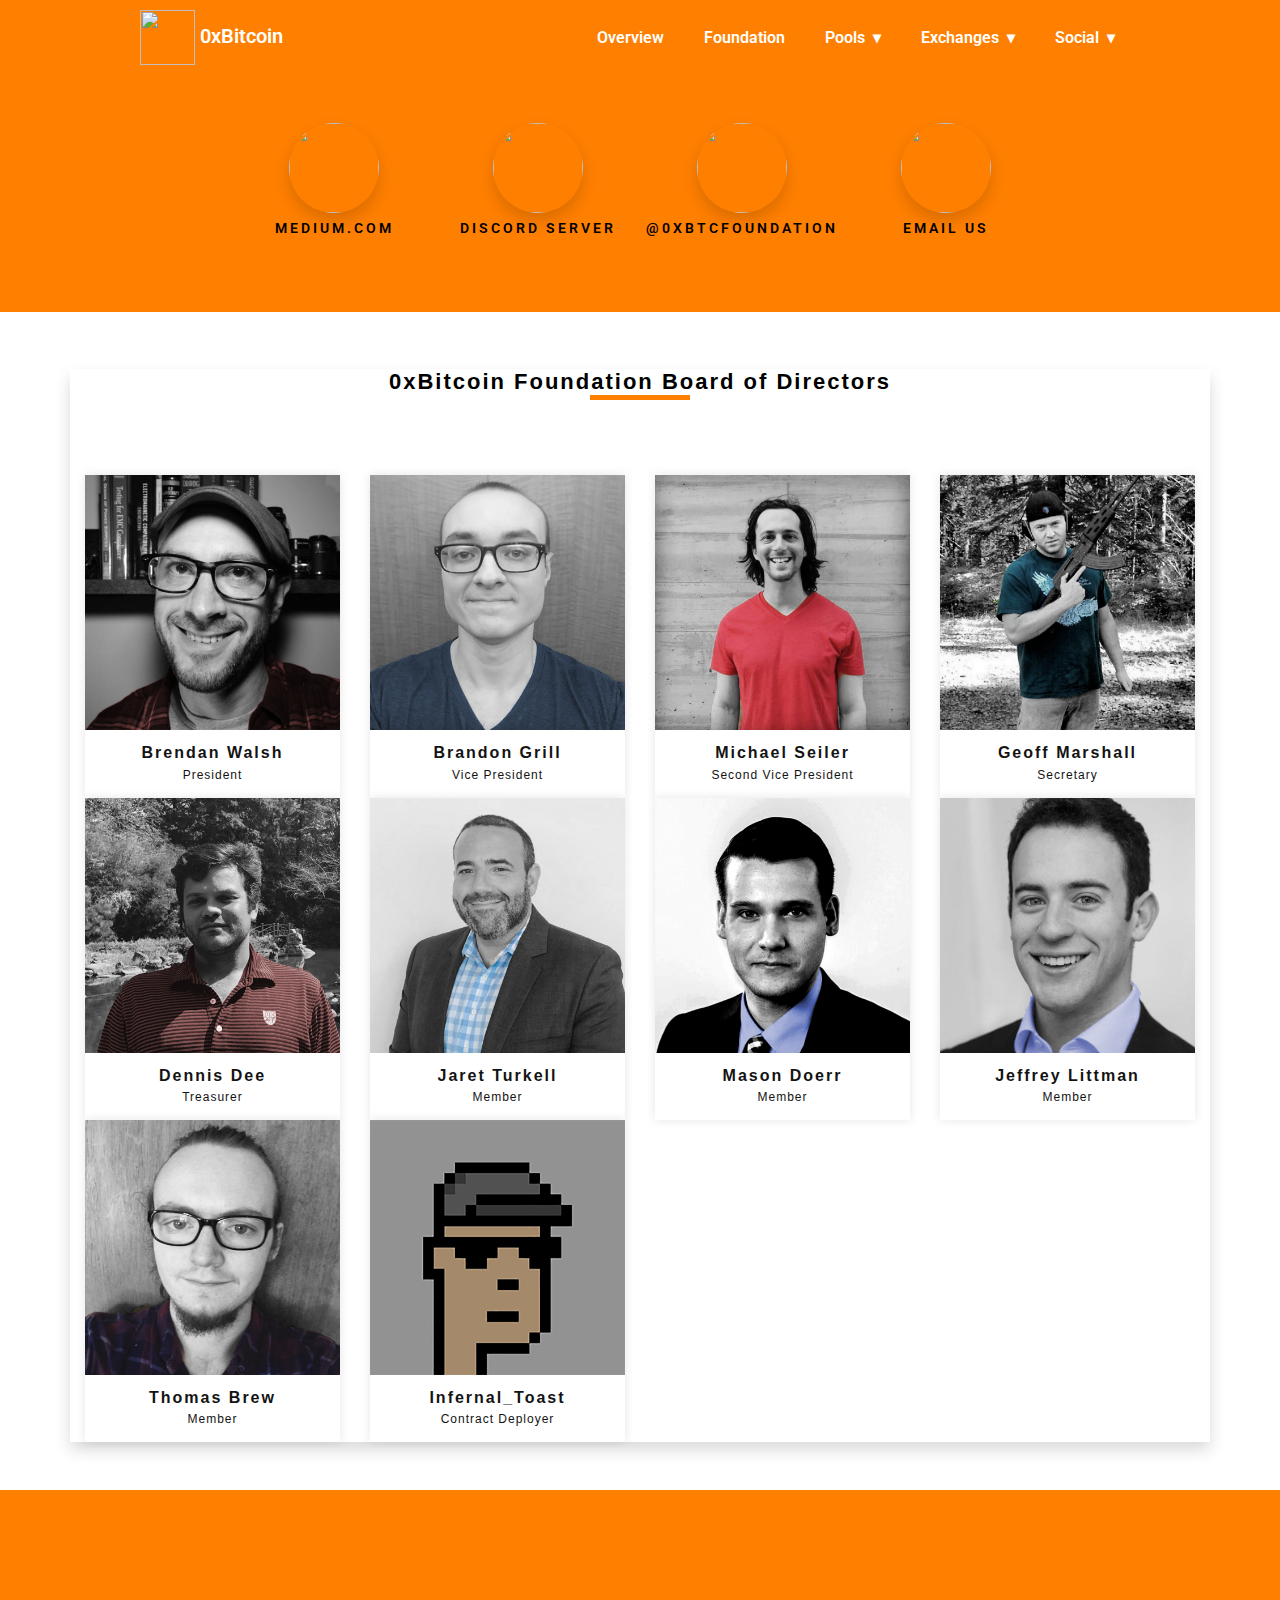
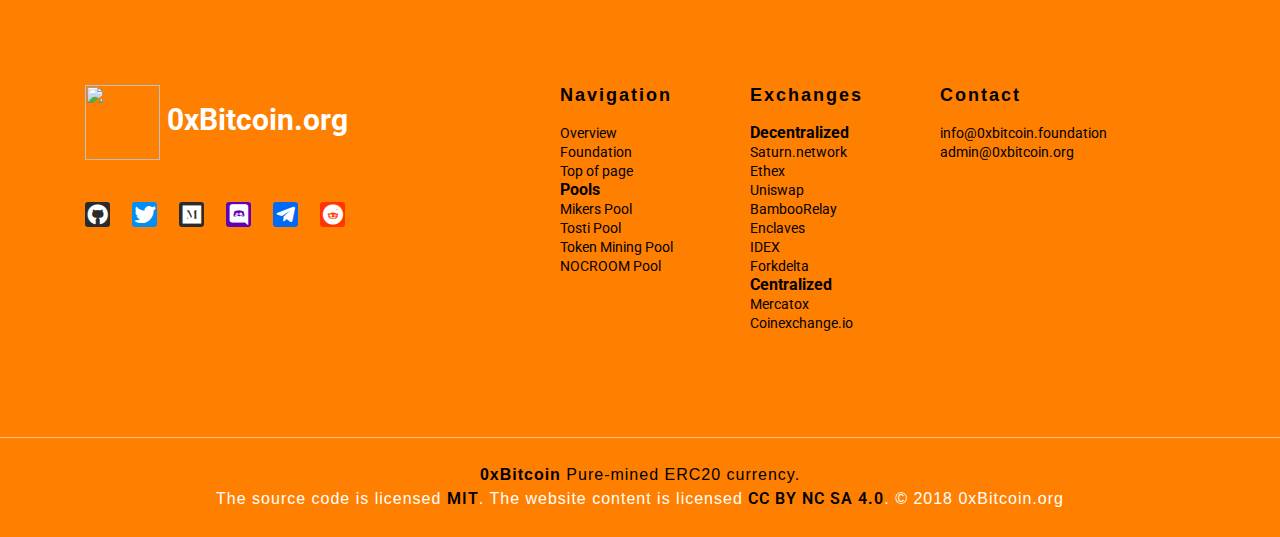
==== foundation/index.html @ f620dedc "#16 READY TO GO LIVE" ====
<!--[if lt IE 7 ]><html class="ie ie6" lang="en"> <![endif]-->
<!--[if IE 7 ]><html class="ie ie7" lang="en"> <![endif]-->
<!--[if IE 8 ]><html class="ie ie8" lang="en"> <![endif]-->
<!--[if (gte IE 9)|!(IE)]><!-->
<html lang="zxx">
<!--<![endif]-->

<head>
	<style>
		#fundraiser-progress-container {
			width: 400px;
			height: 45px;
			margin: -15px 0 0 -200px;
			position: absolute;
			top: 50%;
			left: 50%;
			color: #4a00ff;
			text-decoration-color: #00e010;
			background-color: #4a00ff;
	}
	#fundraiser-progress-bar {
			width: 0%;
			height: 45px;
			line-height: 45px; /* center text vertically; should match height */
			background-color: #00e010;
			color: #4a00ff;
	}
	</style>
	<meta charset="utf-8">
	<meta http-equiv="X-UA-Compatible" content="IE=edge">
	<meta name="viewport" content="width=device-width, maximum-scale=1, initial-scale=1, user-scalable=0">
	<meta name="keywords" content="">
	<meta name="description" content="">
	<title> 0xBitcoin </title>
	<!--Favicon-->
	<link rel="shortcut icon" type="image/png" href="app/assets/img/favicon.png" />
	<!--Bootstrap Stylesheet-->
	<link rel="stylesheet" href="https://stackpath.bootstrapcdn.com/bootstrap/4.2.1/css/bootstrap.min.css" integrity="sha384-GJzZqFGwb1QTTN6wy59ffF1BuGJpLSa9DkKMp0DgiMDm4iYMj70gZWKYbI706tWS" crossorigin="anonymous">
	<script src="https://stackpath.bootstrapcdn.com/bootstrap/4.2.1/js/bootstrap.min.js" integrity="sha384-B0UglyR+jN6CkvvICOB2joaf5I4l3gm9GU6Hc1og6Ls7i6U/mkkaduKaBhlAXv9k" crossorigin="anonymous"></script>
	<script src="https://code.jquery.com/jquery-3.3.1.slim.min.js" integrity="sha384-q8i/X+965DzO0rT7abK41JStQIAqVgRVzpbzo5smXKp4YfRvH+8abtTE1Pi6jizo" crossorigin="anonymous"></script>
<script src="https://cdnjs.cloudflare.com/ajax/libs/popper.js/1.14.6/umd/popper.min.js" integrity="sha384-wHAiFfRlMFy6i5SRaxvfOCifBUQy1xHdJ/yoi7FRNXMRBu5WHdZYu1hA6ZOblgut" crossorigin="anonymous"></script>

<link href="/app/assets/main.6d8fbda7a7ba2d8a1f8d.css" rel="stylesheet"></head>

<body class="body-class">
	<!--Start Preloader-->
	<div class="site-preloader">
		<div class="spinner">
			<div class="double-bounce1"></div>
			<div class="double-bounce2"></div>
		</div>
	</div>

	<!--End Preloader-->



	<!-- Main Menu header Area & navbar Start -->

	<header id="mainHeader" class="header">


		<section class="navigation">

			<div class="nav-container">
				<div class="navbar-brand">
					<a class="navbar-brand" href="../">
						<img width=55 height=55 src="app/assets/img/logo.svg">
						<font color="#ffffff">0xBitcoin</font>
					</a>
				</div>
				<nav>
					<div class="nav-mobile"><a id="nav-toggle" href="#!"><span></span></a></div>
					<ul class="nav-list">
						<li>
							<a href="../">Overview</a>
						</li>
						<li>
							<a href="../foundation">Foundation</a>
						</li>
						<li>
							<a href="#!">Pools</a>
							<ul class="nav-dropdown">
								<li>
									<a href="http://mike.rs/" target="_blank">Mikers Pool</a>
								</li>
								<li>
									<a href="http://0xbtc.tosti.ro" target="_blank">Tosti Pool</a>
								</li>
								<li>
									<a href="http://tokenminingpool.com/" target="_blank">Token Mining Pool</a>
								</li>
								<li>
									<a href="http://0xbtc.pool.nocroom.com/" target="_blank">NOCROOM Pool</a>
								</li>
							</ul>
						</li>
						<li>
							<a href="#!">Exchanges</a>
							<ul class="nav-dropdown">
								<li>
									<a href="https://www.saturn.network/exchange/ETH/token/0xb6ed7644c69416d67b522e20bc294a9a9b405b31" target="_blank">Saturn.network</a>
								</li>
								<li>
									<a href="https://ethex.market/#0xbtc" target="_blank">Ethex</a>
								</li>
								<li>
									<a href="https://0xbitcoin.trade/" target="_blank">Uniswap</a>
								</li>
								<li>
									<a href="https://bamboorelay.com/trade/0xBTC-WETH" target="_blank">BambooRelay</a>
								</li>
								<li>
									<a href="https://enclaves.io/trade/0xBTC" target="_blank">Enclaves</a>
								</li>
								<li>
									<a href="https://idex.market/eth/0xbtc" target="_blank">IDEX</a>
								</li>
								<li>
									<a href="https://forkdelta.github.io/#!/trade/0xBTC-ETH" target="_blank">Forkdelta</a>
								</li>
								<li>
									<a href="https://mercatox.com/exchange/0xBTC/ETH" target="_blank">Mercatox</a>
								</li>
								<li><a href="https://www.coinexchange.io/market/0xBTC/BTC?r=14503e19" target="_blank">Coinexchange.io</a>
								</li>
							</ul>
						</li>
						<li>
							<a href="#!">Social</a>
							<ul class="nav-dropdown">
								<li>
									<a href="https://github.com/0xbitcoin" target="_blank">
									<i class="fab fa-github" style="font-size:20px;color:#fff;"></i>&nbsp;&nbsp;Github
									</a>
								</li>
								<li>
									<a href="https://twitter.com/0xBTCFoundation" target="_blank">
										<i class="fab fa-twitter" style="font-size:20px;color:#fff;"></i>&nbsp;&nbsp;Twitter
									</a>
								</li>
								<li>
									<a href="https://medium.com/0xBitcoinFoundation" target="_blank">
											<i class="fab fa-medium" style="font-size:20px;color:#fff;">&nbsp;&nbsp;</i>Medium
									</a>
								</li>
								<li>
									<a href="https://discordapp.com/invite/xAPwaDC" target="_blank">
											<i class="fab fa-discord" style="font-size:20px;color:#fff;">&nbsp;&nbsp;</i>Discord
									</a>
								</li>
								<li>
									<a href="https://t.me/ZEROxBTC" target="_blank">
										<i class="fab fa-telegram-plane" style="font-size:20px;color:#fff;">&nbsp;&nbsp;</i>Telegram
									</a>
								</li>
								<li>
									<a href="https://www.reddit.com/r/0xbitcoin/" target="_blank">
											<i class="fab fa-reddit" style="font-size:20px;color:#fff;">&nbsp;&nbsp;</i>Reddit
									</a>
								</li>
							</ul>
						</li>
					</ul>
				</nav>
			</div>
		</section>
		<div class="clearfix"></div>
	</header>

	<!-- Main Menu header Area & navbar End -->



	<!-- Welcome Area links Start -->

	<section id="welcomeArea">
		<div class="container">
			<div class="row justify-content-center">
				<div class="col-lg-12 col-xs-12 col-md-10 text-center">
					<div class="topcontent">


						<h1></h1>
						<div class="col-xs-12 col-lg-12">
							<div align=center>
								<a class="nav-item" href="https://medium.com/0xbitcoinfoundation" target="_blank">
	              <img src="app/assets/img/medium2.png" class="shadow hover-effects" style="border-radius: 50% " height="90" width="90">
	              <br>Medium.com</a>

									<a class="nav-item" href="https://discord.gg/JGEqqmS" target="_blank">
		              <img src="app/assets/img/discord.png" class="shadow hover-effects" style="border-radius: 50% " height="90" width="90">
		              <br>Discord Server</a>

									<a class="nav-item" href="https://twitter.com/0xBTCfoundation" target="_blank">
		              <img src="app/assets/img/twitter.png" class="shadow hover-effects" style="border-radius: 50% " height="90" width="90">
								<br>@0xbtcfoundation</a>

									<a class="nav-item" href="mailto:info@0xbitcoin.foundation" target="_blank">
		                <img src="app/assets/img/email.png" class="shadow hover-effects" style="border-radius: 50% " height="90" width="90">
									  <br>Email us</a>
							</div>
						</div>
					</div>
				</div>
			</div>
		</div>
	</section>
	<br><br><br>
	<!-- Welcome Area links End -->

	<style>
	body {
	background-image: url("app/assets/img/bg.png");
	background-repeat: repeat;
	background-attachment: fixed;
	background-position: center;
	}
	</style>


	<!-- Foundation Board members Area Start -->
	<section class="col-lg-12" id="aboutUs" class="aboutUs">

<div class="container">
<div class="row justify-content-center">


		<div class="shadow p3 mb-5 rounded">
			<div class="tab-content">
				<div class="row">
				  <div class="col-12">



						<section id="investors">
							<div class="container">
								<div class="row justify-content-center">
									<div class="col-md-8 col-lg-12 col-sm-6 col-xs-3 text-center">
										<div class="heading-title">
											<h3>
												<strong>0xBitcoin Foundation Board of Directors</strong>
											</h3>
											<div class="sectionSeparator"></div>
											<p>

											</p>
										</div>
									</div>
								</div>
								<div class="row">
									<div class="col-xs-12 col-sm-6 col-lg-3">
										<div class="box">
											<div class="image">
												<img class="img-fluid" src="../app/assets/img/team/f1.png" alt="">
												<div class="social_icon">
													<ul>
														<li>
															<a href="https://www.reddit.com/user/beeherder">
																<i class="fab fa-reddit"></i>
															</a>
														</li>
														<li>
															<a href="mailto:bee@0xbitcoin.foundation">
																<i class="fas fa-envelope"></i>
															</a>
														</li>
													</ul>
												</div>
											</div>
											<div class="info">
												<h5>Brendan Walsh</h5>
												<p>President</p>
											</div>
										</div>
									</div>
									<div class="col-xs-12 col-sm-6 col-lg-3">
										<div class="box">
											<div class="image">
												<img class="img-fluid" src="../app/assets/img/team/f2.png" alt="">
												<div class="social_icon">
													<ul>
														<li>
															<a href="https://twitter.com/brandon_g">
																<i class="fab fa-twitter"></i>
															</a>
														</li>
														<li>
															<a href="https://www.reddit.com/user/userbrn1">
																<i class="fab fa-reddit"></i>
															</a>
														</li>
														<li>
															<a href="mailto:brandon@0xbitcoin.foundation">
																<i class="fas fa-envelope"></i>
															</a>
														</li>
													</ul>
												</div>
											</div>
											<div class="info">
												<h5>Brandon Grill</h5>
												<p>Vice President</p>
											</div>
										</div>
									</div>
									<div class="col-xs-12 col-sm-6 col-lg-3">
										<div class="box">
											<div class="image">
												<img class="img-fluid" src="../app/assets/img/team/f3.png" alt="">
												<div class="social_icon">
													<ul>
														<li>
															<a href="https://twitter.com/mseiler1">
																<i class="fab fa-twitter"></i>
															</a>
														</li>
														<li>
															<a href="https://www.reddit.com/user/snissn">
																<i class="fab fa-reddit"></i>
															</a>
														</li>
														<li>
															<a href="mailto:mike@0xbitcoin.foundation">
																<i class="fas fa-envelope"></i>
															</a>
														</li>
													</ul>
												</div>
											</div>
											<div class="info">
												<h5>Michael Seiler</h5>
												<p>Second Vice President</p>
											</div>
										</div>
									</div>
									<div class="col-xs-12 col-sm-6 col-lg-3">
										<div class="box">
											<div class="image">
												<img class="img-fluid" src="../app/assets/img/team/f4.png" alt="">
												<div class="social_icon">
													<ul>
														<li>
															<a href="https://twitter.com/ge0ffedup">
																<i class="fab fa-twitter"></i>
															</a>
														</li>
														<li>
															<a href="https://medium.com/@geoffedup">
																<i class="fab fa-medium"></i>
															</a>
														</li>
														<li>
															<a href="https://github.com/geoffedup">
																<i class="fab fa-github"></i>
															</a>
														</li>
														<li>
															<a href="https://www.reddit.com/user/geoffedup">
																<i class="fab fa-reddit"></i>
															</a>
														</li>
														<li>
															<a href="mailto:geoff@0xbitcoin.foundation">
																<i class="fas fa-envelope"></i>
															</a>
														</li>
													</ul>
												</div>
											</div>
											<div class="info">
												<h5>Geoff Marshall</h5>
												<p>Secretary</p>
											</div>
										</div>
									</div>
									<div class="col-xs-12 col-sm-6 col-lg-3">
										<div class="box">
											<div class="image">
												<img class="img-fluid" src="../app/assets/img/team/f5.png" alt="">
												<div class="social_icon">
													<ul>
														<li>
															<a href="dennis@0xbitcoin.foundation">
																<i class="fas fa-envelope"></i>
															</a>
														</li>
													</ul>
												</div>
											</div>
											<div class="info">
												<h5>Dennis Dee</h5>
												<p>Treasurer</p>
											</div>
										</div>
									</div>
									<div class="col-xs-12 col-sm-6 col-lg-3">
										<div class="box">
											<div class="image">
												<img class="img-fluid" src="../app/assets/img/team/f6.png" alt="">
												<div class="social_icon">
													<ul>
														<li>
															<a href="info@0xbitcoin.foundation">
																<i class="fas fa-envelope"></i>
															</a>
														</li>
													</ul>
												</div>
											</div>
											<div class="info">
												<h5>Jaret Turkell</h5>
												<p>Member</p>
											</div>
										</div>
									</div>
									<div class="col-xs-12 col-sm-6 col-lg-3">
										<div class="box">
											<div class="image">
												<img class="img-fluid" src="../app/assets/img/team/f7.png" alt="">
												<div class="social_icon">
													<ul>
														<li>
															<a href="https://twitter.com/blazehuntley">
																<i class="fab fa-twitter"></i>
															</a>
														</li>
														<li>
															<a href="https://www.reddit.com/user/blazehuntley">
																<i class="fab fa-reddit"></i>
															</a>
														</li>
														<li>
															<a href="https://www.linkedin.com/in/mason-doerr2725/">
																<i class="fab fa-linkedin-in"></i>
															</a>
														</li>
														<li>
															<a href="mailto:info@0xbitcoin.foundation">
																<i class="fas fa-envelope"></i>
															</a>
														</li>
													</ul>
												</div>
											</div>
											<div class="info">
												<h5>Mason Doerr</h5>
												<p>Member</p>
											</div>
										</div>
									</div>
									<div class="col-xs-12 col-sm-6 col-lg-3">
										<div class="box">
											<div class="image">
												<img class="img-fluid" src="../app/assets/img/team/f8.png" alt="">
												<div class="social_icon">
													<ul>
														<li>
															<a href="https://twitter.com/BlockWolfCrypto">
																<i class="fab fa-twitter"></i>
															</a>
														</li>
														<li>
															<a href="https://www.youtube.com/channel/UCTwVxyk_CYT1frxduyQy_iw">
																<i class="fab fa-youtube"></i>
															</a>
														</li>
														<li>
															<a href="mailto:info@0xbitcoin.foundation">
																<i class="fas fa-envelope"></i>
															</a>
														</li>
													</ul>
												</div>
											</div>
											<div class="info">
												<h5>Jeffrey Littman</h5>
												<p>Member</p>
											</div>
										</div>
									</div>
									<div class="col-xs-12 col-sm-6 col-lg-3">
										<div class="box">
											<div class="image">
												<img class="img-fluid" src="../app/assets/img/team/f9.png" alt="">
												<div class="social_icon">
													<ul>
														<li>
															<a href="#">
																<i class="fab fa-twitter"></i>
															</a>
														</li>
														<li>
															<a href="https://www.linkedin.com/in/thomas-mb/">
																<i class="fab fa-linkedin-in"></i>
															</a>
														</li>
														<li>
															<a href="mailto:tom@0xbitcoin.foundation">
																<i class="fas fa-envelope"></i>
															</a>
														</li>
													</ul>
												</div>
											</div>
											<div class="info">
												<h5>Thomas Brew</h5>
												<p>Member</p>
											</div>
										</div>
									</div>
									<div class="col-xs-12 col-sm-6 col-lg-3">
										<div class="box">
											<div class="image">
												<img class="img-fluid" src="../app/assets/img/team/toast.png" alt="">
												<div class="social_icon">
													<ul>
														<li>
															<a href="https://twitter.com/Admazzola">
																<i class="fab fa-twitter"></i>
															</a>
														</li>
														<li>
															<a href="https://medium.com/@admazzola">
																<i class="fab fa-medium"></i>
															</a>
														</li>
														<li>
															<a href="https://github.com/admazzola">
																<i class="fab fa-github"></i>
															</a>
														</li>
														<li>
															<a href="https://www.reddit.com/user/infernal_toast">
																<i class="fab fa-reddit"></i>
															</a>
														</li>
														<li>
															<a href="mailto:admin@0xbitcoin.org">
																<i class="fas fa-envelope"></i>
															</a>
														</li>
													</ul>
												</div>
											</div>
											<div class="info">
												<h5>Infernal_Toast</h5>
												<p>Contract Deployer</p>
											</div>
										</div>
									</div>

					</div>
				</div>
			</div>
								</div>


						<!-- Foundation Board members Area End -->

									</div>

</div>
</div>
</div>
</section>

<!-- Foundation Board members Area End -->






	<!-- Foundation Board members Area Start->

	<section id="investors">
		<div class="container">
			<div class="row justify-content-center">
				<div class="col-md-10 col-lg-8 text-center">
					<div class="heading-title">
						<h2>
							0xBitcoin Foundation Board
						</h2>
						<div class="sectionSeparator"></div>
						<p>
							listed below are 0xBTC Foundation Board Members who hold a titled position
						</p>
					</div>
				</div>
			</div>
			<div class="row">
				<div class="col-sm-6 col-md-4 col-lg-3">
					<div class="box">
						<div class="image">
							<img class="img-fluid" src="app/assets/img/team/1.png" alt="">
							<div class="social_icon">
								<ul>
									<li>
										<a href="#">
											<i class="fab fa-twitter"></i>
										</a>
									</li>
									<li>
										<a href="#">
											<i class="fab fa-google-plus-g"></i>
										</a>
									</li>
									<li>
										<a href="#">
											<i class="fab fa-facebook-f"></i>
										</a>
									</li>
									<li>
										<a href="#">
											<i class="fab fa-linkedin-in"></i>
										</a>
									</li>
									<li>
										<a href="#">
											<i class="fas fa-envelope"></i>
										</a>
									</li>
								</ul>
							</div>
						</div>
						<div class="info">
							<h5>Brandon Grill
							</h5>
							<p>First Vice President</p>
						</div>
					</div>
				</div>
				<div class="col-sm-6 col-md-4 col-lg-3">
					<div class="box">
						<div class="image">
							<img class="img-fluid" src="app/assets/img/team/2.png" alt="">
							<div class="social_icon">
								<ul>
									<li>
										<a href="#">
											<i class="fab fa-twitter"></i>
										</a>
									</li>
									<li>
										<a href="#">
											<i class="fab fa-google-plus-g"></i>
										</a>
									</li>
									<li>
										<a href="#">
											<i class="fab fa-facebook-f"></i>
										</a>
									</li>
									<li>
										<a href="#">
											<i class="fab fa-linkedin-in"></i>
										</a>
									</li>
									<li>
										<a href="#">
											<i class="fas fa-envelope"></i>
										</a>
									</li>
								</ul>
							</div>
						</div>
						<div class="info">
							<h5>Michael Seiler</h5>
							<p>Second Vice President</p>
						</div>
					</div>
				</div>
				<div class="col-sm-6 col-md-4 col-lg-3">
					<div class="box">
						<div class="image">
							<img class="img-fluid" src="app/assets/img/team/3.png" alt="">
							<div class="social_icon">
								<ul>
									<li>
										<a href="#">
											<i class="fab fa-twitter"></i>
										</a>
									</li>
									<li>
										<a href="#">
											<i class="fab fa-google-plus-g"></i>
										</a>
									</li>
									<li>
										<a href="#">
											<i class="fab fa-facebook-f"></i>
										</a>
									</li>
									<li>
										<a href="#">
											<i class="fab fa-linkedin-in"></i>
										</a>
									</li>
									<li>
										<a href="#">
											<i class="fas fa-envelope"></i>
										</a>
									</li>
								</ul>
							</div>
						</div>
						<div class="info">
							<h5>Dennis Dee</h5>
							<p></p>
						</div>
					</div>
				</div>
				<div class="col-sm-6 col-md-4 col-lg-3">
					<div class="box">
						<div class="image">
							<img class="img-fluid" src="app/assets/img/team/4.png" alt="">
							<div class="social_icon">
								<ul>
									<li>
										<a href="#">
											<i class="fab fa-twitter"></i>
										</a>
									</li>
									<li>
										<a href="#">
											<i class="fab fa-google-plus-g"></i>
										</a>
									</li>
									<li>
										<a href="#">
											<i class="fab fa-facebook-f"></i>
										</a>
									</li>
									<li>
										<a href="#">
											<i class="fab fa-linkedin-in"></i>
										</a>
									</li>
									<li>
										<a href="#">
											<i class="fas fa-envelope"></i>
										</a>
									</li>
								</ul>
							</div>
						</div>
						<div class="info">
							<h5>Geoff Marshall</h5>
							<p>Secretary</p>
						</div>
					</div>
				</div>
				<div class="col-sm-6 col-md-4 col-lg-3">
					<div class="box">
						<div class="image">
							<img class="img-fluid" src="app/assets/img/team/5.png" alt="">
							<div class="social_icon">
								<ul>
									<li>
										<a href="#">
											<i class="fab fa-twitter"></i>
										</a>
									</li>
									<li>
										<a href="#">
											<i class="fab fa-google-plus-g"></i>
										</a>
									</li>
									<li>
										<a href="#">
											<i class="fab fa-facebook-f"></i>
										</a>
									</li>
									<li>
										<a href="#">
											<i class="fab fa-linkedin-in"></i>
										</a>
									</li>
									<li>
										<a href="#">
											<i class="fas fa-envelope"></i>
										</a>
									</li>
								</ul>
							</div>
						</div>
						<div class="info">
							<h5>Jeffrey Littman</h5>
							<p></p>
						</div>
					</div>
				</div>
				<div class="col-sm-6 col-md-4 col-lg-3">
					<div class="box">
						<div class="image">
							<img class="img-fluid" src="app/assets/img/team/6.png" alt="">
							<div class="social_icon">
								<ul>
									<li>
										<a href="#">
											<i class="fab fa-twitter"></i>
										</a>
									</li>
									<li>
										<a href="#">
											<i class="fab fa-google-plus-g"></i>
										</a>
									</li>
									<li>
										<a href="#">
											<i class="fab fa-facebook-f"></i>
										</a>
									</li>
									<li>
										<a href="#">
											<i class="fab fa-linkedin-in"></i>
										</a>
									</li>
									<li>
										<a href="#">
											<i class="fas fa-envelope"></i>
										</a>
									</li>
								</ul>
							</div>
						</div>
						<div class="info">
							<h5>Jaret Turkell</h5>
							<p></p>
						</div>
					</div>
				</div>
				<div class="col-sm-6 col-md-4 col-lg-3">
					<div class="box">
						<div class="image">
							<img class="img-fluid" src="app/assets/img/team/7.png" alt="">
							<div class="social_icon">
								<ul>
									<li>
										<a href="#">
											<i class="fab fa-twitter"></i>
										</a>
									</li>
									<li>
										<a href="#">
											<i class="fab fa-google-plus-g"></i>
										</a>
									</li>
									<li>
										<a href="#">
											<i class="fab fa-facebook-f"></i>
										</a>
									</li>
									<li>
										<a href="#">
											<i class="fab fa-linkedin-in"></i>
										</a>
									</li>
									<li>
										<a href="#">
											<i class="fas fa-envelope"></i>
										</a>
									</li>
								</ul>
							</div>
						</div>
						<div class="info">
							<h5>Infernal_Toast</h5>
							<p>Humble Developer</p>
						</div>
					</div>
				</div>
				<div class="col-sm-6 col-md-4 col-lg-3">
					<div class="box">
						<div class="image">
							<img class="img-fluid" src="app/assets/img/team/8.png" alt="">
							<div class="social_icon">
								<ul>
									<li>
										<a href="#">
											<i class="fab fa-twitter"></i>
										</a>
									</li>
									<li>
										<a href="#">
											<i class="fab fa-google-plus-g"></i>
										</a>
									</li>
									<li>
										<a href="#">
											<i class="fab fa-facebook-f"></i>
										</a>
									</li>
									<li>
										<a href="#">
											<i class="fab fa-linkedin-in"></i>
										</a>
									</li>
									<li>
										<a href="#">
											<i class="fas fa-envelope"></i>
										</a>
									</li>
								</ul>
							</div>
						</div>
						<div class="info">
							<h5></h5>
							<p></p>
						</div>
					</div>
				</div>
			</div>
		</div>
	</section>

	<!-Foundation Board members Area End -->




	<!--Invest Area Start->

	<section id="invest">
		<div class="container">
			<div class="row justify-content-center text-center">
				<div class="col-md-10 col-lg-8">
					<div class="heading-title">
						<h2>
						 Hey hey hey! More jibberish
						</h2>
						<div class="sectionSeparator"></div>
						<p>
							ya don't read this, you are seriously wasting your time.
						</p>
					</div>

				</div>
			</div>
			<div class="row">
				<div class="col-md-6 d-flex align-self-center">
					<div class="left">
						<div class="box">
							<h3>
								Another box for something else
							</h3>
							<p>
								Quis nostrud exercitation ullamco laboris nisi utaliquip
								commodo consequat. Duis aute feeirure dolor voluptate
								velit esse cillum dolore eu fugiat nulla pariatur.
							</p>
							<a class="investb" href="#">
								!!Link!!
							</a>
						</div>
					</div>
				</div>
				<div class="col-md-6">
					<div class="right">
						<img class="img-fluid" src="app/assets/img/invest.png" alt="">
					</div>
				</div>
			</div>
		</div>
	</section>

	<!-Invest Area End-->



	<!--Feature Area Start->

	<section id="feature">
		<div class="container">
			<div class="row">
				<div class="col-md-6">
					<div class="box">
						<div class="topHeader d-flex">
							<i class="far fa-lightbulb"></i>
							<div class="title d-flex align-self-center">
								<div class="title d-flex align-self-center">
									<h3>
										We Innovate
									</h3>
								</div>
							</div>
						</div>
						<div class="body">
							<div class="content">
								<p>
									We innovate systematically, continuously and successfully
									innovate systematically, continuously
								</p>
								<a href="#">
									Read More
								</a>
							</div>
						</div>
					</div>
				</div>
				<div class="col-md-6">
					<div class="box">
						<div class="topHeader d-flex">
							<i class="far fa-file-alt"></i>
							<div class="title d-flex align-self-center">
								<h3>
										Licensed & Certified
								</h3>
							</div>
						</div>
						<div class="body">
							<div class="content">
								<p>
									We innovate systematically, continuously and successfully
									innovate systematically, continuously
								</p>
								<a href="#">
									Read More
								</a>
							</div>
						</div>
					</div>
				</div>
				<div class="col-md-6">
					<div class="box">
						<div class="topHeader d-flex">
							<i class="fas fa-chalkboard-teacher"></i>
							<div class="title d-flex align-self-center">
								<h3>
										We are Professional
								</h3>
							</div>
						</div>
						<div class="body">
							<div class="content">
								<p>
									We innovate systematically, continuously and successfully
									innovate systematically, continuously
								</p>
								<a href="#">
									Read More
								</a>
							</div>
						</div>
					</div>
				</div>
				<div class="col-md-6">
					<div class="box">
						<div class="topHeader d-flex">
							<i class="fas fa-piggy-bank"></i>
							<div class="title d-flex align-self-center">
								<h3>
										Saving & Investments
								</h3>
							</div>
						</div>
						<div class="body">
							<div class="content">
								<p>
									We innovate systematically, continuously and successfully
									innovate systematically, continuously
								</p>
								<a href="#">
									Read More
								</a>
							</div>
						</div>
					</div>
				</div>
			</div>
		</div>
	</section>

	<!-Feature Area End-->







	<!--Why Should Choose Us Area Start->
	<section id="wcu">
		<div class="container">
			<div class="row justify-content-center">
				<div class="col-md-10 col-lg-8 text-center">
					<div class="heading-title">
						<h2>
							Why Should Choose Us
						</h2>
						<div class="sectionSeparator"></div>
						<p>
							We bring the right people together to challenge established thinking and drive transformation.
							We will show the way to successive.
						</p>
					</div>
				</div>
			</div>
			<div class="row">
				<div class="col-md-6">
					<div class="box">
						<div class="img">

						</div>
						<div class="content">
							<h3>
								Stable & Profitable
							</h3>
							<p>
								Effective business support planning becomes one of the
								most critical activities within successful small business
								maintenance and development.Accure provides best
								affordable plan to earn money.
							</p>
							<a class="viweBtn" href="#">
								View Plan
							</a>
						</div>
					</div>
				</div>
				<div class="col-md-6">
					<div class="box">
						<div class="img">

						</div>
						<div class="content">
							<h3>
								Stable & Profitable
							</h3>
							<p>
								Effective business support planning becomes one of the
								most critical activities within successful small business
								maintenance and development.Accure provides best
								affordable plan to earn money.
							</p>
							<a class="viweBtn" href="#">
								View Plan
							</a>
						</div>
					</div>
				</div>
				<div class="col-md-6">
					<div class="box">
						<div class="img">

						</div>
						<div class="content">
							<h3>
								Stable & Profitable
							</h3>
							<p>
								Effective business support planning becomes one of the
								most critical activities within successful small business
								maintenance and development.Accure provides best
								affordable plan to earn money.
							</p>
							<a class="viweBtn" href="#">
								View Plan
							</a>
						</div>
					</div>
				</div>
				<div class="col-md-6">
					<div class="box">
						<div class="img">

						</div>
						<div class="content">
							<h3>
								Stable & Profitable
							</h3>
							<p>
								Effective business support planning becomes one of the
								most critical activities within successful small business
								maintenance and development.Accure provides best
								affordable plan to earn money.
							</p>
							<a class="viweBtn" href="#">
								View Plan
							</a>
						</div>
					</div>
				</div>
			</div>
		</div>
	</section>

	<!-Why Should Choose Us Area End-->




	<!--Payment Method Area Start->


	<section id="paymentMethod">
		<div class="container">
			<div class="row justify-content-center">
				<div class="col-md-10 col-lg-8 text-center">
					<div class="heading-title">
						<h2>
							We Accepted Payment Method
						</h2>
						<div class="sectionSeparator"></div>
						<p>
							We bring the right people together to challenge established thinking and drive transformation.
							We will show the way to successive.
						</p>
					</div>
				</div>
			</div>
			<div class="row paypatner">
				<div class="col-12 text-center">


				</div>
			</div>
			<div class="row calculate justify-content-center">
				<div class="col-md-10 col-lg-8">
					<div class="box">
						<h3>
							Calculate Your Profit
						</h3>
						<form action="#">
							<div class="row">
								<div class="col-md-6">
									<div class="form-row">
										<div class="form-group col-md-12">
											<label>Enter Ammount :</label>
											<input type="text" class="myForn" placeholder="10">
										</div>
										<div class="form-group col-md-12">
											<label>Net Profit :</label>
											<input type="text" class="myForn" placeholder="$5">
										</div>
									</div>
								</div>
								<div class="col-md-6">
									<div class="form-row">
										<div class="form-group col-md-12">
											<label>Total Profit :</label>
											<input type="text" class="myForn" placeholder="$15">
										</div>
										<div class="form-group col-md-12">
											<button type="submit">Continue</button>
										</div>
									</div>
								</div>
							</div>
						</form>
					</div>
				</div>
			</div>
		</div>
	</section>

	<!-Payment Method Area End-->





	<!--Our Package Area Start->

	<section id="package">
		<div class="container">
			<div class="row justify-content-center">
				<div class="col-md-10 col-lg-8 text-center">
					<div class="heading-title">
						<h2>
							Grab Our Mega Package
						</h2>
						<div class="sectionSeparator"></div>
						<p>
							We bring the right people together to challenge established thinking and drive transformation.
							We will show the way to successive.
						</p>
					</div>
				</div>
			</div>
			<div class="row">
				<div class="col-lg-4">
					<div class="priceBox normal">
						<div class="header">
							<h3>
								Basic Plan
							</h3>
							<h5>
								Features
							</h5>
						</div>
						<div class="list">
							<ul>
								<li>
									<p>Minimum Deposit $10
									</p>
								</li>
								<li>
									<p>
										Miximum Deposit $10,000

									</p>
								</li>
								<li>
									<p>
										Enhanced security
									</p>
								</li>
								<li>
									<p>
										Access to all features
									</p>
								</li>
								<li>
									<p>
										24/7Support
									</p>
								</li>
							</ul>
						</div>
						<div class="footer">
							<h3>
								5.50%
							</h3>
							<p>/ Month</p>
						</div>
						<div class="button">
							<a href="#">
								Start Now
							</a>
						</div>
					</div>
				</div>
				<div class="col-lg-4 pBoxPopularR">
					<div class="pBoxPopular">
						<p>Most Popular</p>
					</div>
					<div class="priceBox meddel">
						<div class="header">
							<h3>
								Basic Plan
							</h3>
							<h5>
								Features
							</h5>
						</div>
						<div class="list">
							<ul>
								<li>
									<p>Minimum Deposit $10
									</p>
								</li>
								<li>
									<p>
										Miximum Deposit $10,000

									</p>
								</li>
								<li>
									<p>
										Enhanced security
									</p>
								</li>
								<li>
									<p>
										Access to all features
									</p>
								</li>
								<li>
									<p>
										24/7Support
									</p>
								</li>
							</ul>
						</div>
						<div class="footer">
							<h3>
								6.50%
							</h3>
							<p>/ Month</p>
						</div>
						<div class="button">
							<a href="#">
								Start Now
							</a>
						</div>
					</div>
				</div>
				<div class="col-lg-4">
					<div class="priceBox normal">
						<div class="header">
							<h3>
								Basic Plan
							</h3>
							<h5>
								Features
							</h5>
						</div>
						<div class="list">
							<ul>
								<li>
									<p>Minimum Deposit $10
									</p>
								</li>
								<li>
									<p>
										Miximum Deposit $10,000

									</p>
								</li>
								<li>
									<p>
										Enhanced security
									</p>
								</li>
								<li>
									<p>
										Access to all features
									</p>
								</li>
								<li>
									<p>
										24/7Support
									</p>
								</li>
							</ul>
						</div>
						<div class="footer">
							<h3>
								6.50%
							</h3>
							<p>/ Month</p>
						</div>
						<div class="button">
							<a href="#">
								Start Now
							</a>
						</div>
					</div>
				</div>
			</div>
		</div>
	</section>

	<!-Our Package Area End-->







	<!-- Footer Area Start -->

	<footer id="footer">
		<div class="container">

			<div class="row">
				<div class="col-lg-5">
					<div class="box">
						<div class="logo">
							<a href="#">
								<img width=75 height=75 src="app/assets/img/logo.png"> 0xBitcoin.org
							</a>
						</div>

						<div class="social_links">
							<ul>
								<li>
									<a href="https://github.com/0xbitcoin" target="_blank">
									<i class="fab fa-github" style="font-size:20px;color:#fff;"></i>
									</a>
								</li>
								<li>
									<a href="https://twitter.com/0xBTCFoundation" target="_blank">
										<i class="fab fa-twitter" style="font-size:20px;color:#fff;"></i>
									</a>
								</li>
								<li>
									<a href="https://medium.com/0xBitcoinFoundation" target="_blank">
											<i class="fab fa-medium" style="font-size:20px;color:#fff;"></i>
									</a>
								</li>
								<li>
									<a href="https://discordapp.com/invite/xAPwaDC" target="_blank">
											<i class="fab fa-discord" style="font-size:20px;color:#fff;"></i>
									</a>
								</li>
								<li>
									<a href="https://t.me/ZEROxBTC" target="_blank">
										<i class="fab fa-telegram-plane" style="font-size:20px;color:#fff;"></i>
									</a>
								</li>
								<li>
									<a href="https://www.reddit.com/r/0xbitcoin/" target="_blank">
											<i class="fab fa-reddit" style="font-size:20px;color:#fff;"></i>
									</a>
								</li>
							</ul>
						</div>
					</div>
				</div>
				<div class="col-lg-2">
					<div class="box box2">
						<h2>
							Navigation
						</h2>
						<ul>
							<li>
								<a href="../">Overview</a>
							</li>
							<li>
								<a href="../foundation">Foundation</a>
							</li>
							<li>
								<a href="#top">Top of page</a>
							</li>
							<li>
								<strong><font color="#000">Pools</font></strong><br>
								<a href="http://mike.rs" target="_blank">Mikers Pool</a><br>
								<a href="http://0xbtc.tosti.ro" target="_blank">Tosti Pool</a><br>
								<a href="http://tokenminingpool.com/" target="_blank">Token Mining Pool</a><br>
								<a href="http://0xbtc.pool.nocroom.com/" target="_blank">NOCROOM Pool</a><br>
							</li>
						</ul>
					</div>
				</div>
				<div class="col-lg-2">
					<div class="box box3">
						<h2>
							Exchanges
						</h2>
						<ul>
							<li>
								<strong><font color="#000">Decentralized</font></strong><br>
								<a href="https://www.saturn.network/exchange/ETH/token/0xb6ed7644c69416d67b522e20bc294a9a9b405b31" target="_blank">Saturn.network</a>
							</li>
							<li>
								<a href="https://ethex.market/#0xbtc" target="_blank">Ethex</a>
							</li>
							<li>
								<a href="https://0xbitcoin.trade/" target="_blank">Uniswap</a>
							</li>
							<li>
								<a href="https://bamboorelay.com/trade/0xBTC-WETH" target="_blank">BambooRelay</a>
							</li>
							<li>
								<a href="https://enclaves.io/trade/0xBTC" target="_blank">Enclaves</a>
							</li>
							<li>
								<a href="https://idex.market/eth/0xbtc" target="_blank">IDEX</a>
							</li>
							<li>
								<a href="https://forkdelta.github.io/#!/trade/0xBTC-ETH" target="_blank">Forkdelta</a>
							</li>
							<li>
								<strong><font color="#000">Centralized</font></strong><br>
								<a href="https://mercatox.com/exchange/0xBTC/ETH" target="_blank">Mercatox</a>
							</li>
							<li><a href="https://www.coinexchange.io/market/0xBTC/BTC?r=14503e19" target="_blank">Coinexchange.io</a>
							</li>
						</ul>
					</div>
				</div>
				<div class="col-lg-3">
					<div class="box box3">
						<h2>
							Contact
						</h2>
						<ul>
							<li>
						<a href="mailto:info@0xbitcoin.foundation">

							info@0xbitcoin.foundation
						</a>
					</li>
					<li>
						<a href="mailto:admin@0xbitcoin.org">

							admin@0xbitcoin.org
						</a>
					</li>
				</ul>
						<a href="#">

						</a>
					</div>
				</div>
			</div>
		</div>

		<div class="copyright">
			<p align=center>


			         <font color="#000"><strong>0xBitcoin</strong> Pure-mined ERC20 currency.</font>

			          <br>
			          The source code is licensed
			         <a href="http://opensource.org/licenses/mit-license.php">MIT</a>. The website content
			         is licensed <a href="http://creativecommons.org/licenses/by-nc-sa/4.0/">CC BY NC SA 4.0</a>.


			   &copy; 2018 0xBitcoin.org
			</p>
		</div>
	</footer>

	<!-- Footer Area End -->




	<!--Start ClickToTop-->

<!--hide	<div class="totop">
		<a href="#top" id="totop"><i class="fa fa-angle-up"></i></a>
	</div>

hide-->
	<!--End ClickToTop-->






<script type="text/javascript" src="/main.6d8fbda7a7ba2d8a1f8d.js"></script></body>
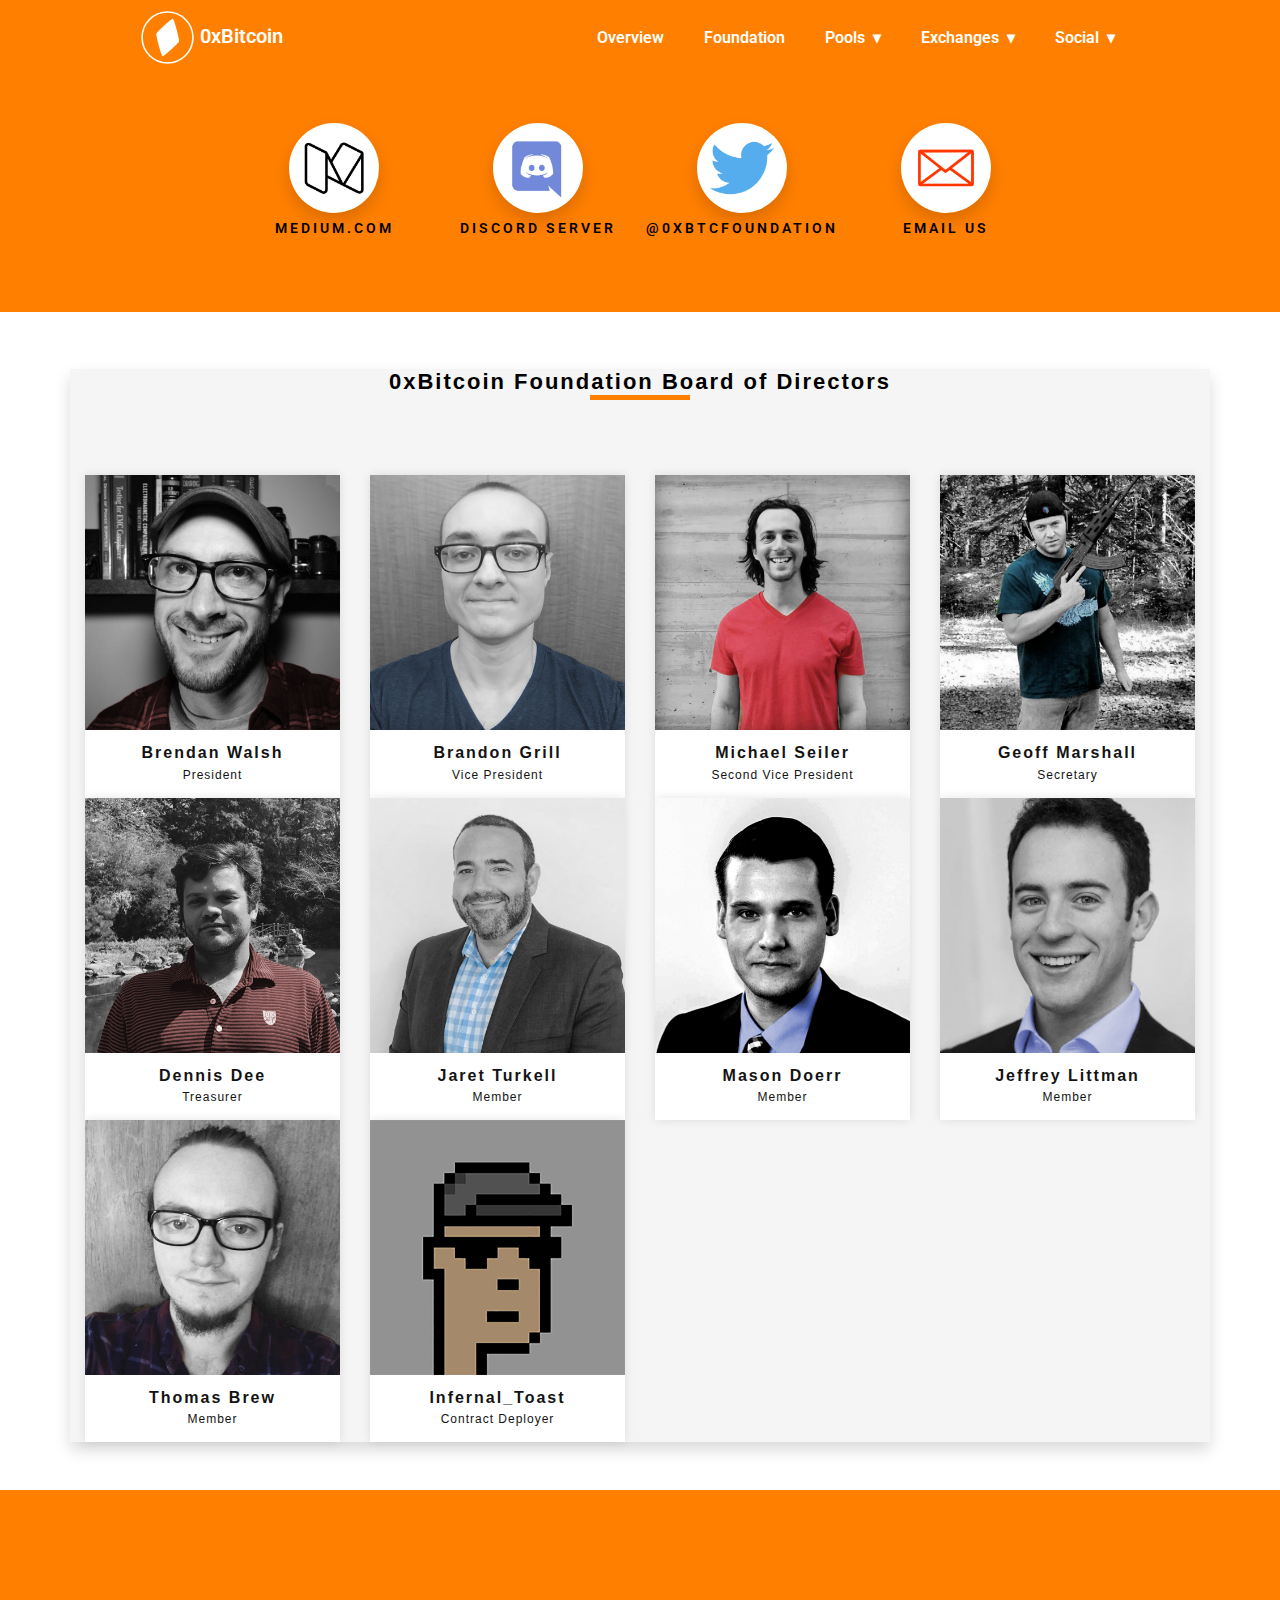
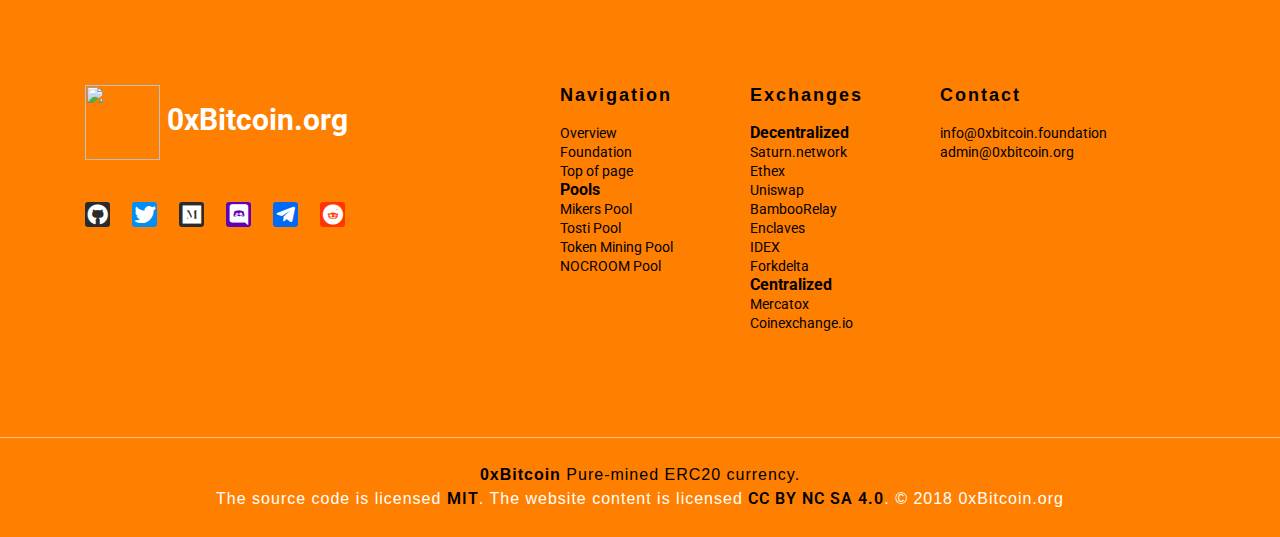
==== commit c8655be7: "#17 Website ready" ====
--- a/foundation/index.html
+++ b/foundation/index.html
@@ -40,7 +40,7 @@
 	<script src="https://code.jquery.com/jquery-3.3.1.slim.min.js" integrity="sha384-q8i/X+965DzO0rT7abK41JStQIAqVgRVzpbzo5smXKp4YfRvH+8abtTE1Pi6jizo" crossorigin="anonymous"></script>
 <script src="https://cdnjs.cloudflare.com/ajax/libs/popper.js/1.14.6/umd/popper.min.js" integrity="sha384-wHAiFfRlMFy6i5SRaxvfOCifBUQy1xHdJ/yoi7FRNXMRBu5WHdZYu1hA6ZOblgut" crossorigin="anonymous"></script>
 
-<link href="/app/assets/main.6d8fbda7a7ba2d8a1f8d.css" rel="stylesheet"></head>
+<link href="/app/assets/main.59730fa6e2664860ccf3.css" rel="stylesheet"></head>
 
 <body class="body-class">
 	<!--Start Preloader-->
@@ -65,7 +65,7 @@
 			<div class="nav-container">
 				<div class="navbar-brand">
 					<a class="navbar-brand" href="../">
-						<img width=55 height=55 src="app/assets/img/logo.svg">
+						<img width=55 height=55 src="../app/assets/img/logo.svg">
 						<font color="#ffffff">0xBitcoin</font>
 					</a>
 				</div>
@@ -185,19 +185,19 @@
 						<div class="col-xs-12 col-lg-12">
 							<div align=center>
 								<a class="nav-item" href="https://medium.com/0xbitcoinfoundation" target="_blank">
-	              <img src="app/assets/img/medium2.png" class="shadow hover-effects" style="border-radius: 50% " height="90" width="90">
+	              <img src="../app/assets/img/medium2.png" class="shadow hover-effects" style="border-radius: 50% " height="90" width="90">
 	              <br>Medium.com</a>
 
 									<a class="nav-item" href="https://discord.gg/JGEqqmS" target="_blank">
-		              <img src="app/assets/img/discord.png" class="shadow hover-effects" style="border-radius: 50% " height="90" width="90">
+		              <img src="../app/assets/img/discord.png" class="shadow hover-effects" style="border-radius: 50% " height="90" width="90">
 		              <br>Discord Server</a>
 
 									<a class="nav-item" href="https://twitter.com/0xBTCfoundation" target="_blank">
-		              <img src="app/assets/img/twitter.png" class="shadow hover-effects" style="border-radius: 50% " height="90" width="90">
+		              <img src="../app/assets/img/twitter.png" class="shadow hover-effects" style="border-radius: 50% " height="90" width="90">
 								<br>@0xbtcfoundation</a>
 
 									<a class="nav-item" href="mailto:info@0xbitcoin.foundation" target="_blank">
-		                <img src="app/assets/img/email.png" class="shadow hover-effects" style="border-radius: 50% " height="90" width="90">
+		                <img src="../app/assets/img/email.png" class="shadow hover-effects" style="border-radius: 50% " height="90" width="90">
 									  <br>Email us</a>
 							</div>
 						</div>
@@ -1626,4 +1626,4 @@
 
 
 
-<script type="text/javascript" src="/main.6d8fbda7a7ba2d8a1f8d.js"></script></body>
+<script type="text/javascript" src="/main.59730fa6e2664860ccf3.js"></script></body>
--- a/app/assets/main.59730fa6e2664860ccf3.css
+++ b/app/assets/main.59730fa6e2664860ccf3.css
@@ -0,0 +1,20004 @@
+@import url(https://fonts.googleapis.com/css?family=Roboto:400,500,700);@charset "UTF-8";
+/*!
+ * Bootstrap v4.1.3 (https://getbootstrap.com/)
+ * Copyright 2011-2018 The Bootstrap Authors
+ * Copyright 2011-2018 Twitter, Inc.
+ * Licensed under MIT (https://github.com/twbs/bootstrap/blob/master/LICENSE)
+ */
+:root {
+  --blue:#007bff;
+  --indigo:#6610f2;
+  --purple:#6f42c1;
+  --pink:#e83e8c;
+  --red:#dc3545;
+  --orange:#fd7e14;
+  --yellow:#ffc107;
+  --green:#28a745;
+  --teal:#20c997;
+  --cyan:#17a2b8;
+  --white:#fff;
+  --gray:#6c757d;
+  --gray-dark:#343a40;
+  --primary:#007bff;
+  --secondary:#6c757d;
+  --success:#28a745;
+  --info:#17a2b8;
+  --warning:#ffc107;
+  --danger:#dc3545;
+  --light:#f8f9fa;
+  --dark:#343a40;
+  --breakpoint-xs:0;
+  --breakpoint-sm:576px;
+  --breakpoint-md:768px;
+  --breakpoint-lg:992px;
+  --breakpoint-xl:1200px;
+  --font-family-sans-serif:-apple-system,BlinkMacSystemFont,"Segoe UI",Roboto,"Helvetica Neue",Arial,sans-serif,"Apple Color Emoji","Segoe UI Emoji","Segoe UI Symbol","Noto Color Emoji";
+  --font-family-monospace:SFMono-Regular,Menlo,Monaco,Consolas,"Liberation Mono","Courier New",monospace; }
+
+*, ::after, ::before {
+  box-sizing: border-box; }
+
+html {
+  font-family: sans-serif;
+  line-height: 1.15;
+  -webkit-text-size-adjust: 100%;
+  -ms-text-size-adjust: 100%;
+  -ms-overflow-style: scrollbar;
+  -webkit-tap-highlight-color: transparent; }
+
+@-ms-viewport {
+  width: device-width; }
+
+article, aside, figcaption, figure, footer, header, hgroup, main, nav, section {
+  display: block; }
+
+body {
+  margin: 0;
+  font-family: -apple-system,BlinkMacSystemFont,"Segoe UI",Roboto,"Helvetica Neue",Arial,sans-serif,"Apple Color Emoji","Segoe UI Emoji","Segoe UI Symbol","Noto Color Emoji";
+  font-size: 1rem;
+  font-weight: 400;
+  line-height: 1.5;
+  color: #212529;
+  text-align: left;
+  background-color: #fff; }
+
+[tabindex="-1"]:focus {
+  outline: 0 !important; }
+
+hr {
+  box-sizing: content-box;
+  height: 0;
+  overflow: visible; }
+
+h1, h2, h3, h4, h5, h6 {
+  margin-top: 0;
+  margin-bottom: .5rem; }
+
+p {
+  margin-top: 0;
+  margin-bottom: 1rem; }
+
+abbr[data-original-title], abbr[title] {
+  text-decoration: underline;
+  -webkit-text-decoration: underline dotted;
+  text-decoration: underline dotted;
+  cursor: help;
+  border-bottom: 0; }
+
+address {
+  margin-bottom: 1rem;
+  font-style: normal;
+  line-height: inherit; }
+
+dl, ol, ul {
+  margin-top: 0;
+  margin-bottom: 1rem; }
+
+ol ol, ol ul, ul ol, ul ul {
+  margin-bottom: 0; }
+
+dt {
+  font-weight: 700; }
+
+dd {
+  margin-bottom: .5rem;
+  margin-left: 0; }
+
+blockquote {
+  margin: 0 0 1rem; }
+
+dfn {
+  font-style: italic; }
+
+b, strong {
+  font-weight: bolder; }
+
+small {
+  font-size: 80%; }
+
+sub, sup {
+  position: relative;
+  font-size: 75%;
+  line-height: 0;
+  vertical-align: baseline; }
+
+sub {
+  bottom: -.25em; }
+
+sup {
+  top: -.5em; }
+
+a {
+  color: #007bff;
+  text-decoration: none;
+  background-color: transparent;
+  -webkit-text-decoration-skip: objects; }
+
+a:hover {
+  color: #0056b3;
+  text-decoration: underline; }
+
+a:not([href]):not([tabindex]) {
+  color: inherit;
+  text-decoration: none; }
+
+a:not([href]):not([tabindex]):focus, a:not([href]):not([tabindex]):hover {
+  color: inherit;
+  text-decoration: none; }
+
+a:not([href]):not([tabindex]):focus {
+  outline: 0; }
+
+code, kbd, pre, samp {
+  font-family: SFMono-Regular,Menlo,Monaco,Consolas,"Liberation Mono","Courier New",monospace;
+  font-size: 1em; }
+
+pre {
+  margin-top: 0;
+  margin-bottom: 1rem;
+  overflow: auto;
+  -ms-overflow-style: scrollbar; }
+
+figure {
+  margin: 0 0 1rem; }
+
+img {
+  vertical-align: middle;
+  border-style: none; }
+
+svg {
+  overflow: hidden;
+  vertical-align: middle; }
+
+table {
+  border-collapse: collapse; }
+
+caption {
+  padding-top: .75rem;
+  padding-bottom: .75rem;
+  color: #6c757d;
+  text-align: left;
+  caption-side: bottom; }
+
+th {
+  text-align: inherit; }
+
+label {
+  display: inline-block;
+  margin-bottom: .5rem; }
+
+button {
+  border-radius: 0; }
+
+button:focus {
+  outline: 1px dotted;
+  outline: 5px auto -webkit-focus-ring-color; }
+
+button, input, optgroup, select, textarea {
+  margin: 0;
+  font-family: inherit;
+  font-size: inherit;
+  line-height: inherit; }
+
+button, input {
+  overflow: visible; }
+
+button, select {
+  text-transform: none; }
+
+[type=reset], [type=submit], button, html [type=button] {
+  -webkit-appearance: button; }
+
+[type=button]::-moz-focus-inner, [type=reset]::-moz-focus-inner, [type=submit]::-moz-focus-inner, button::-moz-focus-inner {
+  padding: 0;
+  border-style: none; }
+
+input[type=checkbox], input[type=radio] {
+  box-sizing: border-box;
+  padding: 0; }
+
+input[type=date], input[type=datetime-local], input[type=month], input[type=time] {
+  -webkit-appearance: listbox; }
+
+textarea {
+  overflow: auto;
+  resize: vertical; }
+
+fieldset {
+  min-width: 0;
+  padding: 0;
+  margin: 0;
+  border: 0; }
+
+legend {
+  display: block;
+  width: 100%;
+  max-width: 100%;
+  padding: 0;
+  margin-bottom: .5rem;
+  font-size: 1.5rem;
+  line-height: inherit;
+  color: inherit;
+  white-space: normal; }
+
+progress {
+  vertical-align: baseline; }
+
+[type=number]::-webkit-inner-spin-button, [type=number]::-webkit-outer-spin-button {
+  height: auto; }
+
+[type=search] {
+  outline-offset: -2px;
+  -webkit-appearance: none; }
+
+[type=search]::-webkit-search-cancel-button, [type=search]::-webkit-search-decoration {
+  -webkit-appearance: none; }
+
+::-webkit-file-upload-button {
+  font: inherit;
+  -webkit-appearance: button; }
+
+output {
+  display: inline-block; }
+
+summary {
+  display: list-item;
+  cursor: pointer; }
+
+template {
+  display: none; }
+
+[hidden] {
+  display: none !important; }
+
+.h1, .h2, .h3, .h4, .h5, .h6, h1, h2, h3, h4, h5, h6 {
+  margin-bottom: .5rem;
+  font-family: inherit;
+  font-weight: 500;
+  line-height: 1.2;
+  color: inherit; }
+
+.h1, h1 {
+  font-size: 2.5rem; }
+
+.h2, h2 {
+  font-size: 2rem; }
+
+.h3, h3 {
+  font-size: 1.75rem; }
+
+.h4, h4 {
+  font-size: 1.5rem; }
+
+.h5, h5 {
+  font-size: 1.25rem; }
+
+.h6, h6 {
+  font-size: 1rem; }
+
+.lead {
+  font-size: 1.25rem;
+  font-weight: 300; }
+
+.display-1 {
+  font-size: 6rem;
+  font-weight: 300;
+  line-height: 1.2; }
+
+.display-2 {
+  font-size: 5.5rem;
+  font-weight: 300;
+  line-height: 1.2; }
+
+.display-3 {
+  font-size: 4.5rem;
+  font-weight: 300;
+  line-height: 1.2; }
+
+.display-4 {
+  font-size: 3.5rem;
+  font-weight: 300;
+  line-height: 1.2; }
+
+hr {
+  margin-top: 1rem;
+  margin-bottom: 1rem;
+  border: 0;
+  border-top: 1px solid rgba(0, 0, 0, 0.1); }
+
+.small, small {
+  font-size: 80%;
+  font-weight: 400; }
+
+.mark, mark {
+  padding: .2em;
+  background-color: #fcf8e3; }
+
+.list-unstyled {
+  padding-left: 0;
+  list-style: none; }
+
+.list-inline {
+  padding-left: 0;
+  list-style: none; }
+
+.list-inline-item {
+  display: inline-block; }
+
+.list-inline-item:not(:last-child) {
+  margin-right: .5rem; }
+
+.initialism {
+  font-size: 90%;
+  text-transform: uppercase; }
+
+.blockquote {
+  margin-bottom: 1rem;
+  font-size: 1.25rem; }
+
+.blockquote-footer {
+  display: block;
+  font-size: 80%;
+  color: #6c757d; }
+
+.blockquote-footer::before {
+  content: "\2014   \A0"; }
+
+.img-fluid {
+  max-width: 100%;
+  height: auto; }
+
+.img-thumbnail {
+  padding: .25rem;
+  background-color: #fff;
+  border: 1px solid #dee2e6;
+  border-radius: .25rem;
+  max-width: 100%;
+  height: auto; }
+
+.figure {
+  display: inline-block; }
+
+.figure-img {
+  margin-bottom: .5rem;
+  line-height: 1; }
+
+.figure-caption {
+  font-size: 90%;
+  color: #6c757d; }
+
+code {
+  font-size: 87.5%;
+  color: #e83e8c;
+  word-break: break-word; }
+
+a > code {
+  color: inherit; }
+
+kbd {
+  padding: .2rem .4rem;
+  font-size: 87.5%;
+  color: #fff;
+  background-color: #212529;
+  border-radius: .2rem; }
+
+kbd kbd {
+  padding: 0;
+  font-size: 100%;
+  font-weight: 700; }
+
+pre {
+  display: block;
+  font-size: 87.5%;
+  color: #212529; }
+
+pre code {
+  font-size: inherit;
+  color: inherit;
+  word-break: normal; }
+
+.pre-scrollable {
+  max-height: 340px;
+  overflow-y: scroll; }
+
+.container {
+  width: 100%;
+  padding-right: 15px;
+  padding-left: 15px;
+  margin-right: auto;
+  margin-left: auto; }
+
+@media (min-width: 576px) {
+  .container {
+    max-width: 540px; } }
+
+@media (min-width: 768px) {
+  .container {
+    max-width: 720px; } }
+
+@media (min-width: 992px) {
+  .container {
+    max-width: 960px; } }
+
+@media (min-width: 1200px) {
+  .container {
+    max-width: 1140px; } }
+
+.container-fluid {
+  width: 100%;
+  padding-right: 15px;
+  padding-left: 15px;
+  margin-right: auto;
+  margin-left: auto; }
+
+.row {
+  display: -ms-flexbox;
+  display: flex;
+  -ms-flex-wrap: wrap;
+  flex-wrap: wrap;
+  margin-right: -15px;
+  margin-left: -15px; }
+
+.no-gutters {
+  margin-right: 0;
+  margin-left: 0; }
+
+.no-gutters > .col, .no-gutters > [class*=col-] {
+  padding-right: 0;
+  padding-left: 0; }
+
+.col, .col-1, .col-10, .col-11, .col-12, .col-2, .col-3, .col-4, .col-5, .col-6, .col-7, .col-8, .col-9, .col-auto, .col-lg, .col-lg-1, .col-lg-10, .col-lg-11, .col-lg-12, .col-lg-2, .col-lg-3, .col-lg-4, .col-lg-5, .col-lg-6, .col-lg-7, .col-lg-8, .col-lg-9, .col-lg-auto, .col-md, .col-md-1, .col-md-10, .col-md-11, .col-md-12, .col-md-2, .col-md-3, .col-md-4, .col-md-5, .col-md-6, .col-md-7, .col-md-8, .col-md-9, .col-md-auto, .col-sm, .col-sm-1, .col-sm-10, .col-sm-11, .col-sm-12, .col-sm-2, .col-sm-3, .col-sm-4, .col-sm-5, .col-sm-6, .col-sm-7, .col-sm-8, .col-sm-9, .col-sm-auto, .col-xl, .col-xl-1, .col-xl-10, .col-xl-11, .col-xl-12, .col-xl-2, .col-xl-3, .col-xl-4, .col-xl-5, .col-xl-6, .col-xl-7, .col-xl-8, .col-xl-9, .col-xl-auto {
+  position: relative;
+  width: 100%;
+  min-height: 1px;
+  padding-right: 15px;
+  padding-left: 15px; }
+
+.col {
+  -ms-flex-preferred-size: 0;
+  flex-basis: 0;
+  -ms-flex-positive: 1;
+  flex-grow: 1;
+  max-width: 100%; }
+
+.col-auto {
+  -ms-flex: 0 0 auto;
+  flex: 0 0 auto;
+  width: auto;
+  max-width: none; }
+
+.col-1 {
+  -ms-flex: 0 0 8.333333%;
+  flex: 0 0 8.333333%;
+  max-width: 8.333333%; }
+
+.col-2 {
+  -ms-flex: 0 0 16.666667%;
+  flex: 0 0 16.666667%;
+  max-width: 16.666667%; }
+
+.col-3 {
+  -ms-flex: 0 0 25%;
+  flex: 0 0 25%;
+  max-width: 25%; }
+
+.col-4 {
+  -ms-flex: 0 0 33.333333%;
+  flex: 0 0 33.333333%;
+  max-width: 33.333333%; }
+
+.col-5 {
+  -ms-flex: 0 0 41.666667%;
+  flex: 0 0 41.666667%;
+  max-width: 41.666667%; }
+
+.col-6 {
+  -ms-flex: 0 0 50%;
+  flex: 0 0 50%;
+  max-width: 50%; }
+
+.col-7 {
+  -ms-flex: 0 0 58.333333%;
+  flex: 0 0 58.333333%;
+  max-width: 58.333333%; }
+
+.col-8 {
+  -ms-flex: 0 0 66.666667%;
+  flex: 0 0 66.666667%;
+  max-width: 66.666667%; }
+
+.col-9 {
+  -ms-flex: 0 0 75%;
+  flex: 0 0 75%;
+  max-width: 75%; }
+
+.col-10 {
+  -ms-flex: 0 0 83.333333%;
+  flex: 0 0 83.333333%;
+  max-width: 83.333333%; }
+
+.col-11 {
+  -ms-flex: 0 0 91.666667%;
+  flex: 0 0 91.666667%;
+  max-width: 91.666667%; }
+
+.col-12 {
+  -ms-flex: 0 0 100%;
+  flex: 0 0 100%;
+  max-width: 100%; }
+
+.order-first {
+  -ms-flex-order: -1;
+  order: -1; }
+
+.order-last {
+  -ms-flex-order: 13;
+  order: 13; }
+
+.order-0 {
+  -ms-flex-order: 0;
+  order: 0; }
+
+.order-1 {
+  -ms-flex-order: 1;
+  order: 1; }
+
+.order-2 {
+  -ms-flex-order: 2;
+  order: 2; }
+
+.order-3 {
+  -ms-flex-order: 3;
+  order: 3; }
+
+.order-4 {
+  -ms-flex-order: 4;
+  order: 4; }
+
+.order-5 {
+  -ms-flex-order: 5;
+  order: 5; }
+
+.order-6 {
+  -ms-flex-order: 6;
+  order: 6; }
+
+.order-7 {
+  -ms-flex-order: 7;
+  order: 7; }
+
+.order-8 {
+  -ms-flex-order: 8;
+  order: 8; }
+
+.order-9 {
+  -ms-flex-order: 9;
+  order: 9; }
+
+.order-10 {
+  -ms-flex-order: 10;
+  order: 10; }
+
+.order-11 {
+  -ms-flex-order: 11;
+  order: 11; }
+
+.order-12 {
+  -ms-flex-order: 12;
+  order: 12; }
+
+.offset-1 {
+  margin-left: 8.333333%; }
+
+.offset-2 {
+  margin-left: 16.666667%; }
+
+.offset-3 {
+  margin-left: 25%; }
+
+.offset-4 {
+  margin-left: 33.333333%; }
+
+.offset-5 {
+  margin-left: 41.666667%; }
+
+.offset-6 {
+  margin-left: 50%; }
+
+.offset-7 {
+  margin-left: 58.333333%; }
+
+.offset-8 {
+  margin-left: 66.666667%; }
+
+.offset-9 {
+  margin-left: 75%; }
+
+.offset-10 {
+  margin-left: 83.333333%; }
+
+.offset-11 {
+  margin-left: 91.666667%; }
+
+@media (min-width: 576px) {
+  .col-sm {
+    -ms-flex-preferred-size: 0;
+    flex-basis: 0;
+    -ms-flex-positive: 1;
+    flex-grow: 1;
+    max-width: 100%; }
+  .col-sm-auto {
+    -ms-flex: 0 0 auto;
+    flex: 0 0 auto;
+    width: auto;
+    max-width: none; }
+  .col-sm-1 {
+    -ms-flex: 0 0 8.333333%;
+    flex: 0 0 8.333333%;
+    max-width: 8.333333%; }
+  .col-sm-2 {
+    -ms-flex: 0 0 16.666667%;
+    flex: 0 0 16.666667%;
+    max-width: 16.666667%; }
+  .col-sm-3 {
+    -ms-flex: 0 0 25%;
+    flex: 0 0 25%;
+    max-width: 25%; }
+  .col-sm-4 {
+    -ms-flex: 0 0 33.333333%;
+    flex: 0 0 33.333333%;
+    max-width: 33.333333%; }
+  .col-sm-5 {
+    -ms-flex: 0 0 41.666667%;
+    flex: 0 0 41.666667%;
+    max-width: 41.666667%; }
+  .col-sm-6 {
+    -ms-flex: 0 0 50%;
+    flex: 0 0 50%;
+    max-width: 50%; }
+  .col-sm-7 {
+    -ms-flex: 0 0 58.333333%;
+    flex: 0 0 58.333333%;
+    max-width: 58.333333%; }
+  .col-sm-8 {
+    -ms-flex: 0 0 66.666667%;
+    flex: 0 0 66.666667%;
+    max-width: 66.666667%; }
+  .col-sm-9 {
+    -ms-flex: 0 0 75%;
+    flex: 0 0 75%;
+    max-width: 75%; }
+  .col-sm-10 {
+    -ms-flex: 0 0 83.333333%;
+    flex: 0 0 83.333333%;
+    max-width: 83.333333%; }
+  .col-sm-11 {
+    -ms-flex: 0 0 91.666667%;
+    flex: 0 0 91.666667%;
+    max-width: 91.666667%; }
+  .col-sm-12 {
+    -ms-flex: 0 0 100%;
+    flex: 0 0 100%;
+    max-width: 100%; }
+  .order-sm-first {
+    -ms-flex-order: -1;
+    order: -1; }
+  .order-sm-last {
+    -ms-flex-order: 13;
+    order: 13; }
+  .order-sm-0 {
+    -ms-flex-order: 0;
+    order: 0; }
+  .order-sm-1 {
+    -ms-flex-order: 1;
+    order: 1; }
+  .order-sm-2 {
+    -ms-flex-order: 2;
+    order: 2; }
+  .order-sm-3 {
+    -ms-flex-order: 3;
+    order: 3; }
+  .order-sm-4 {
+    -ms-flex-order: 4;
+    order: 4; }
+  .order-sm-5 {
+    -ms-flex-order: 5;
+    order: 5; }
+  .order-sm-6 {
+    -ms-flex-order: 6;
+    order: 6; }
+  .order-sm-7 {
+    -ms-flex-order: 7;
+    order: 7; }
+  .order-sm-8 {
+    -ms-flex-order: 8;
+    order: 8; }
+  .order-sm-9 {
+    -ms-flex-order: 9;
+    order: 9; }
+  .order-sm-10 {
+    -ms-flex-order: 10;
+    order: 10; }
+  .order-sm-11 {
+    -ms-flex-order: 11;
+    order: 11; }
+  .order-sm-12 {
+    -ms-flex-order: 12;
+    order: 12; }
+  .offset-sm-0 {
+    margin-left: 0; }
+  .offset-sm-1 {
+    margin-left: 8.333333%; }
+  .offset-sm-2 {
+    margin-left: 16.666667%; }
+  .offset-sm-3 {
+    margin-left: 25%; }
+  .offset-sm-4 {
+    margin-left: 33.333333%; }
+  .offset-sm-5 {
+    margin-left: 41.666667%; }
+  .offset-sm-6 {
+    margin-left: 50%; }
+  .offset-sm-7 {
+    margin-left: 58.333333%; }
+  .offset-sm-8 {
+    margin-left: 66.666667%; }
+  .offset-sm-9 {
+    margin-left: 75%; }
+  .offset-sm-10 {
+    margin-left: 83.333333%; }
+  .offset-sm-11 {
+    margin-left: 91.666667%; } }
+
+@media (min-width: 768px) {
+  .col-md {
+    -ms-flex-preferred-size: 0;
+    flex-basis: 0;
+    -ms-flex-positive: 1;
+    flex-grow: 1;
+    max-width: 100%; }
+  .col-md-auto {
+    -ms-flex: 0 0 auto;
+    flex: 0 0 auto;
+    width: auto;
+    max-width: none; }
+  .col-md-1 {
+    -ms-flex: 0 0 8.333333%;
+    flex: 0 0 8.333333%;
+    max-width: 8.333333%; }
+  .col-md-2 {
+    -ms-flex: 0 0 16.666667%;
+    flex: 0 0 16.666667%;
+    max-width: 16.666667%; }
+  .col-md-3 {
+    -ms-flex: 0 0 25%;
+    flex: 0 0 25%;
+    max-width: 25%; }
+  .col-md-4 {
+    -ms-flex: 0 0 33.333333%;
+    flex: 0 0 33.333333%;
+    max-width: 33.333333%; }
+  .col-md-5 {
+    -ms-flex: 0 0 41.666667%;
+    flex: 0 0 41.666667%;
+    max-width: 41.666667%; }
+  .col-md-6 {
+    -ms-flex: 0 0 50%;
+    flex: 0 0 50%;
+    max-width: 50%; }
+  .col-md-7 {
+    -ms-flex: 0 0 58.333333%;
+    flex: 0 0 58.333333%;
+    max-width: 58.333333%; }
+  .col-md-8 {
+    -ms-flex: 0 0 66.666667%;
+    flex: 0 0 66.666667%;
+    max-width: 66.666667%; }
+  .col-md-9 {
+    -ms-flex: 0 0 75%;
+    flex: 0 0 75%;
+    max-width: 75%; }
+  .col-md-10 {
+    -ms-flex: 0 0 83.333333%;
+    flex: 0 0 83.333333%;
+    max-width: 83.333333%; }
+  .col-md-11 {
+    -ms-flex: 0 0 91.666667%;
+    flex: 0 0 91.666667%;
+    max-width: 91.666667%; }
+  .col-md-12 {
+    -ms-flex: 0 0 100%;
+    flex: 0 0 100%;
+    max-width: 100%; }
+  .order-md-first {
+    -ms-flex-order: -1;
+    order: -1; }
+  .order-md-last {
+    -ms-flex-order: 13;
+    order: 13; }
+  .order-md-0 {
+    -ms-flex-order: 0;
+    order: 0; }
+  .order-md-1 {
+    -ms-flex-order: 1;
+    order: 1; }
+  .order-md-2 {
+    -ms-flex-order: 2;
+    order: 2; }
+  .order-md-3 {
+    -ms-flex-order: 3;
+    order: 3; }
+  .order-md-4 {
+    -ms-flex-order: 4;
+    order: 4; }
+  .order-md-5 {
+    -ms-flex-order: 5;
+    order: 5; }
+  .order-md-6 {
+    -ms-flex-order: 6;
+    order: 6; }
+  .order-md-7 {
+    -ms-flex-order: 7;
+    order: 7; }
+  .order-md-8 {
+    -ms-flex-order: 8;
+    order: 8; }
+  .order-md-9 {
+    -ms-flex-order: 9;
+    order: 9; }
+  .order-md-10 {
+    -ms-flex-order: 10;
+    order: 10; }
+  .order-md-11 {
+    -ms-flex-order: 11;
+    order: 11; }
+  .order-md-12 {
+    -ms-flex-order: 12;
+    order: 12; }
+  .offset-md-0 {
+    margin-left: 0; }
+  .offset-md-1 {
+    margin-left: 8.333333%; }
+  .offset-md-2 {
+    margin-left: 16.666667%; }
+  .offset-md-3 {
+    margin-left: 25%; }
+  .offset-md-4 {
+    margin-left: 33.333333%; }
+  .offset-md-5 {
+    margin-left: 41.666667%; }
+  .offset-md-6 {
+    margin-left: 50%; }
+  .offset-md-7 {
+    margin-left: 58.333333%; }
+  .offset-md-8 {
+    margin-left: 66.666667%; }
+  .offset-md-9 {
+    margin-left: 75%; }
+  .offset-md-10 {
+    margin-left: 83.333333%; }
+  .offset-md-11 {
+    margin-left: 91.666667%; } }
+
+@media (min-width: 992px) {
+  .col-lg {
+    -ms-flex-preferred-size: 0;
+    flex-basis: 0;
+    -ms-flex-positive: 1;
+    flex-grow: 1;
+    max-width: 100%; }
+  .col-lg-auto {
+    -ms-flex: 0 0 auto;
+    flex: 0 0 auto;
+    width: auto;
+    max-width: none; }
+  .col-lg-1 {
+    -ms-flex: 0 0 8.333333%;
+    flex: 0 0 8.333333%;
+    max-width: 8.333333%; }
+  .col-lg-2 {
+    -ms-flex: 0 0 16.666667%;
+    flex: 0 0 16.666667%;
+    max-width: 16.666667%; }
+  .col-lg-3 {
+    -ms-flex: 0 0 25%;
+    flex: 0 0 25%;
+    max-width: 25%; }
+  .col-lg-4 {
+    -ms-flex: 0 0 33.333333%;
+    flex: 0 0 33.333333%;
+    max-width: 33.333333%; }
+  .col-lg-5 {
+    -ms-flex: 0 0 41.666667%;
+    flex: 0 0 41.666667%;
+    max-width: 41.666667%; }
+  .col-lg-6 {
+    -ms-flex: 0 0 50%;
+    flex: 0 0 50%;
+    max-width: 50%; }
+  .col-lg-7 {
+    -ms-flex: 0 0 58.333333%;
+    flex: 0 0 58.333333%;
+    max-width: 58.333333%; }
+  .col-lg-8 {
+    -ms-flex: 0 0 66.666667%;
+    flex: 0 0 66.666667%;
+    max-width: 66.666667%; }
+  .col-lg-9 {
+    -ms-flex: 0 0 75%;
+    flex: 0 0 75%;
+    max-width: 75%; }
+  .col-lg-10 {
+    -ms-flex: 0 0 83.333333%;
+    flex: 0 0 83.333333%;
+    max-width: 83.333333%; }
+  .col-lg-11 {
+    -ms-flex: 0 0 91.666667%;
+    flex: 0 0 91.666667%;
+    max-width: 91.666667%; }
+  .col-lg-12 {
+    -ms-flex: 0 0 100%;
+    flex: 0 0 100%;
+    max-width: 100%; }
+  .order-lg-first {
+    -ms-flex-order: -1;
+    order: -1; }
+  .order-lg-last {
+    -ms-flex-order: 13;
+    order: 13; }
+  .order-lg-0 {
+    -ms-flex-order: 0;
+    order: 0; }
+  .order-lg-1 {
+    -ms-flex-order: 1;
+    order: 1; }
+  .order-lg-2 {
+    -ms-flex-order: 2;
+    order: 2; }
+  .order-lg-3 {
+    -ms-flex-order: 3;
+    order: 3; }
+  .order-lg-4 {
+    -ms-flex-order: 4;
+    order: 4; }
+  .order-lg-5 {
+    -ms-flex-order: 5;
+    order: 5; }
+  .order-lg-6 {
+    -ms-flex-order: 6;
+    order: 6; }
+  .order-lg-7 {
+    -ms-flex-order: 7;
+    order: 7; }
+  .order-lg-8 {
+    -ms-flex-order: 8;
+    order: 8; }
+  .order-lg-9 {
+    -ms-flex-order: 9;
+    order: 9; }
+  .order-lg-10 {
+    -ms-flex-order: 10;
+    order: 10; }
+  .order-lg-11 {
+    -ms-flex-order: 11;
+    order: 11; }
+  .order-lg-12 {
+    -ms-flex-order: 12;
+    order: 12; }
+  .offset-lg-0 {
+    margin-left: 0; }
+  .offset-lg-1 {
+    margin-left: 8.333333%; }
+  .offset-lg-2 {
+    margin-left: 16.666667%; }
+  .offset-lg-3 {
+    margin-left: 25%; }
+  .offset-lg-4 {
+    margin-left: 33.333333%; }
+  .offset-lg-5 {
+    margin-left: 41.666667%; }
+  .offset-lg-6 {
+    margin-left: 50%; }
+  .offset-lg-7 {
+    margin-left: 58.333333%; }
+  .offset-lg-8 {
+    margin-left: 66.666667%; }
+  .offset-lg-9 {
+    margin-left: 75%; }
+  .offset-lg-10 {
+    margin-left: 83.333333%; }
+  .offset-lg-11 {
+    margin-left: 91.666667%; } }
+
+@media (min-width: 1200px) {
+  .col-xl {
+    -ms-flex-preferred-size: 0;
+    flex-basis: 0;
+    -ms-flex-positive: 1;
+    flex-grow: 1;
+    max-width: 100%; }
+  .col-xl-auto {
+    -ms-flex: 0 0 auto;
+    flex: 0 0 auto;
+    width: auto;
+    max-width: none; }
+  .col-xl-1 {
+    -ms-flex: 0 0 8.333333%;
+    flex: 0 0 8.333333%;
+    max-width: 8.333333%; }
+  .col-xl-2 {
+    -ms-flex: 0 0 16.666667%;
+    flex: 0 0 16.666667%;
+    max-width: 16.666667%; }
+  .col-xl-3 {
+    -ms-flex: 0 0 25%;
+    flex: 0 0 25%;
+    max-width: 25%; }
+  .col-xl-4 {
+    -ms-flex: 0 0 33.333333%;
+    flex: 0 0 33.333333%;
+    max-width: 33.333333%; }
+  .col-xl-5 {
+    -ms-flex: 0 0 41.666667%;
+    flex: 0 0 41.666667%;
+    max-width: 41.666667%; }
+  .col-xl-6 {
+    -ms-flex: 0 0 50%;
+    flex: 0 0 50%;
+    max-width: 50%; }
+  .col-xl-7 {
+    -ms-flex: 0 0 58.333333%;
+    flex: 0 0 58.333333%;
+    max-width: 58.333333%; }
+  .col-xl-8 {
+    -ms-flex: 0 0 66.666667%;
+    flex: 0 0 66.666667%;
+    max-width: 66.666667%; }
+  .col-xl-9 {
+    -ms-flex: 0 0 75%;
+    flex: 0 0 75%;
+    max-width: 75%; }
+  .col-xl-10 {
+    -ms-flex: 0 0 83.333333%;
+    flex: 0 0 83.333333%;
+    max-width: 83.333333%; }
+  .col-xl-11 {
+    -ms-flex: 0 0 91.666667%;
+    flex: 0 0 91.666667%;
+    max-width: 91.666667%; }
+  .col-xl-12 {
+    -ms-flex: 0 0 100%;
+    flex: 0 0 100%;
+    max-width: 100%; }
+  .order-xl-first {
+    -ms-flex-order: -1;
+    order: -1; }
+  .order-xl-last {
+    -ms-flex-order: 13;
+    order: 13; }
+  .order-xl-0 {
+    -ms-flex-order: 0;
+    order: 0; }
+  .order-xl-1 {
+    -ms-flex-order: 1;
+    order: 1; }
+  .order-xl-2 {
+    -ms-flex-order: 2;
+    order: 2; }
+  .order-xl-3 {
+    -ms-flex-order: 3;
+    order: 3; }
+  .order-xl-4 {
+    -ms-flex-order: 4;
+    order: 4; }
+  .order-xl-5 {
+    -ms-flex-order: 5;
+    order: 5; }
+  .order-xl-6 {
+    -ms-flex-order: 6;
+    order: 6; }
+  .order-xl-7 {
+    -ms-flex-order: 7;
+    order: 7; }
+  .order-xl-8 {
+    -ms-flex-order: 8;
+    order: 8; }
+  .order-xl-9 {
+    -ms-flex-order: 9;
+    order: 9; }
+  .order-xl-10 {
+    -ms-flex-order: 10;
+    order: 10; }
+  .order-xl-11 {
+    -ms-flex-order: 11;
+    order: 11; }
+  .order-xl-12 {
+    -ms-flex-order: 12;
+    order: 12; }
+  .offset-xl-0 {
+    margin-left: 0; }
+  .offset-xl-1 {
+    margin-left: 8.333333%; }
+  .offset-xl-2 {
+    margin-left: 16.666667%; }
+  .offset-xl-3 {
+    margin-left: 25%; }
+  .offset-xl-4 {
+    margin-left: 33.333333%; }
+  .offset-xl-5 {
+    margin-left: 41.666667%; }
+  .offset-xl-6 {
+    margin-left: 50%; }
+  .offset-xl-7 {
+    margin-left: 58.333333%; }
+  .offset-xl-8 {
+    margin-left: 66.666667%; }
+  .offset-xl-9 {
+    margin-left: 75%; }
+  .offset-xl-10 {
+    margin-left: 83.333333%; }
+  .offset-xl-11 {
+    margin-left: 91.666667%; } }
+
+.table {
+  width: 100%;
+  margin-bottom: 1rem;
+  background-color: transparent; }
+
+.table td, .table th {
+  padding: .75rem;
+  vertical-align: top;
+  border-top: 1px solid #dee2e6; }
+
+.table thead th {
+  vertical-align: bottom;
+  border-bottom: 2px solid #dee2e6; }
+
+.table tbody + tbody {
+  border-top: 2px solid #dee2e6; }
+
+.table .table {
+  background-color: #fff; }
+
+.table-sm td, .table-sm th {
+  padding: .3rem; }
+
+.table-bordered {
+  border: 1px solid #dee2e6; }
+
+.table-bordered td, .table-bordered th {
+  border: 1px solid #dee2e6; }
+
+.table-bordered thead td, .table-bordered thead th {
+  border-bottom-width: 2px; }
+
+.table-borderless tbody + tbody, .table-borderless td, .table-borderless th, .table-borderless thead th {
+  border: 0; }
+
+.table-striped tbody tr:nth-of-type(odd) {
+  background-color: rgba(0, 0, 0, 0.05); }
+
+.table-hover tbody tr:hover {
+  background-color: rgba(0, 0, 0, 0.075); }
+
+.table-primary, .table-primary > td, .table-primary > th {
+  background-color: #b8daff; }
+
+.table-hover .table-primary:hover {
+  background-color: #9fcdff; }
+
+.table-hover .table-primary:hover > td, .table-hover .table-primary:hover > th {
+  background-color: #9fcdff; }
+
+.table-secondary, .table-secondary > td, .table-secondary > th {
+  background-color: #d6d8db; }
+
+.table-hover .table-secondary:hover {
+  background-color: #c8cbcf; }
+
+.table-hover .table-secondary:hover > td, .table-hover .table-secondary:hover > th {
+  background-color: #c8cbcf; }
+
+.table-success, .table-success > td, .table-success > th {
+  background-color: #c3e6cb; }
+
+.table-hover .table-success:hover {
+  background-color: #b1dfbb; }
+
+.table-hover .table-success:hover > td, .table-hover .table-success:hover > th {
+  background-color: #b1dfbb; }
+
+.table-info, .table-info > td, .table-info > th {
+  background-color: #bee5eb; }
+
+.table-hover .table-info:hover {
+  background-color: #abdde5; }
+
+.table-hover .table-info:hover > td, .table-hover .table-info:hover > th {
+  background-color: #abdde5; }
+
+.table-warning, .table-warning > td, .table-warning > th {
+  background-color: #ffeeba; }
+
+.table-hover .table-warning:hover {
+  background-color: #ffe8a1; }
+
+.table-hover .table-warning:hover > td, .table-hover .table-warning:hover > th {
+  background-color: #ffe8a1; }
+
+.table-danger, .table-danger > td, .table-danger > th {
+  background-color: #f5c6cb; }
+
+.table-hover .table-danger:hover {
+  background-color: #f1b0b7; }
+
+.table-hover .table-danger:hover > td, .table-hover .table-danger:hover > th {
+  background-color: #f1b0b7; }
+
+.table-light, .table-light > td, .table-light > th {
+  background-color: #fdfdfe; }
+
+.table-hover .table-light:hover {
+  background-color: #ececf6; }
+
+.table-hover .table-light:hover > td, .table-hover .table-light:hover > th {
+  background-color: #ececf6; }
+
+.table-dark, .table-dark > td, .table-dark > th {
+  background-color: #c6c8ca; }
+
+.table-hover .table-dark:hover {
+  background-color: #b9bbbe; }
+
+.table-hover .table-dark:hover > td, .table-hover .table-dark:hover > th {
+  background-color: #b9bbbe; }
+
+.table-active, .table-active > td, .table-active > th {
+  background-color: rgba(0, 0, 0, 0.075); }
+
+.table-hover .table-active:hover {
+  background-color: rgba(0, 0, 0, 0.075); }
+
+.table-hover .table-active:hover > td, .table-hover .table-active:hover > th {
+  background-color: rgba(0, 0, 0, 0.075); }
+
+.table .thead-dark th {
+  color: #fff;
+  background-color: #212529;
+  border-color: #32383e; }
+
+.table .thead-light th {
+  color: #495057;
+  background-color: #e9ecef;
+  border-color: #dee2e6; }
+
+.table-dark {
+  color: #fff;
+  background-color: #212529; }
+
+.table-dark td, .table-dark th, .table-dark thead th {
+  border-color: #32383e; }
+
+.table-dark.table-bordered {
+  border: 0; }
+
+.table-dark.table-striped tbody tr:nth-of-type(odd) {
+  background-color: rgba(255, 255, 255, 0.05); }
+
+.table-dark.table-hover tbody tr:hover {
+  background-color: rgba(255, 255, 255, 0.075); }
+
+@media (max-width: 575.98px) {
+  .table-responsive-sm {
+    display: block;
+    width: 100%;
+    overflow-x: auto;
+    -webkit-overflow-scrolling: touch;
+    -ms-overflow-style: -ms-autohiding-scrollbar; }
+  .table-responsive-sm > .table-bordered {
+    border: 0; } }
+
+@media (max-width: 767.98px) {
+  .table-responsive-md {
+    display: block;
+    width: 100%;
+    overflow-x: auto;
+    -webkit-overflow-scrolling: touch;
+    -ms-overflow-style: -ms-autohiding-scrollbar; }
+  .table-responsive-md > .table-bordered {
+    border: 0; } }
+
+@media (max-width: 991.98px) {
+  .table-responsive-lg {
+    display: block;
+    width: 100%;
+    overflow-x: auto;
+    -webkit-overflow-scrolling: touch;
+    -ms-overflow-style: -ms-autohiding-scrollbar; }
+  .table-responsive-lg > .table-bordered {
+    border: 0; } }
+
+@media (max-width: 1199.98px) {
+  .table-responsive-xl {
+    display: block;
+    width: 100%;
+    overflow-x: auto;
+    -webkit-overflow-scrolling: touch;
+    -ms-overflow-style: -ms-autohiding-scrollbar; }
+  .table-responsive-xl > .table-bordered {
+    border: 0; } }
+
+.table-responsive {
+  display: block;
+  width: 100%;
+  overflow-x: auto;
+  -webkit-overflow-scrolling: touch;
+  -ms-overflow-style: -ms-autohiding-scrollbar; }
+
+.table-responsive > .table-bordered {
+  border: 0; }
+
+.form-control {
+  display: block;
+  width: 100%;
+  height: calc(2.25rem + 2px);
+  padding: .375rem .75rem;
+  font-size: 1rem;
+  line-height: 1.5;
+  color: #495057;
+  background-color: #fff;
+  background-clip: padding-box;
+  border: 1px solid #ced4da;
+  border-radius: .25rem;
+  transition: border-color .15s ease-in-out,box-shadow .15s ease-in-out; }
+
+@media screen and (prefers-reduced-motion: reduce) {
+  .form-control {
+    transition: none; } }
+
+.form-control::-ms-expand {
+  background-color: transparent;
+  border: 0; }
+
+.form-control:focus {
+  color: #495057;
+  background-color: #fff;
+  border-color: #80bdff;
+  outline: 0;
+  box-shadow: 0 0 0 0.2rem rgba(0, 123, 255, 0.25); }
+
+.form-control::-webkit-input-placeholder {
+  color: #6c757d;
+  opacity: 1; }
+
+.form-control::-moz-placeholder {
+  color: #6c757d;
+  opacity: 1; }
+
+.form-control:-ms-input-placeholder {
+  color: #6c757d;
+  opacity: 1; }
+
+.form-control::-ms-input-placeholder {
+  color: #6c757d;
+  opacity: 1; }
+
+.form-control::placeholder {
+  color: #6c757d;
+  opacity: 1; }
+
+.form-control:disabled, .form-control[readonly] {
+  background-color: #e9ecef;
+  opacity: 1; }
+
+select.form-control:focus::-ms-value {
+  color: #495057;
+  background-color: #fff; }
+
+.form-control-file, .form-control-range {
+  display: block;
+  width: 100%; }
+
+.col-form-label {
+  padding-top: calc(.375rem + 1px);
+  padding-bottom: calc(.375rem + 1px);
+  margin-bottom: 0;
+  font-size: inherit;
+  line-height: 1.5; }
+
+.col-form-label-lg {
+  padding-top: calc(.5rem + 1px);
+  padding-bottom: calc(.5rem + 1px);
+  font-size: 1.25rem;
+  line-height: 1.5; }
+
+.col-form-label-sm {
+  padding-top: calc(.25rem + 1px);
+  padding-bottom: calc(.25rem + 1px);
+  font-size: .875rem;
+  line-height: 1.5; }
+
+.form-control-plaintext {
+  display: block;
+  width: 100%;
+  padding-top: .375rem;
+  padding-bottom: .375rem;
+  margin-bottom: 0;
+  line-height: 1.5;
+  color: #212529;
+  background-color: transparent;
+  border: solid transparent;
+  border-width: 1px 0; }
+
+.form-control-plaintext.form-control-lg, .form-control-plaintext.form-control-sm {
+  padding-right: 0;
+  padding-left: 0; }
+
+.form-control-sm {
+  height: calc(1.8125rem + 2px);
+  padding: .25rem .5rem;
+  font-size: .875rem;
+  line-height: 1.5;
+  border-radius: .2rem; }
+
+.form-control-lg {
+  height: calc(2.875rem + 2px);
+  padding: .5rem 1rem;
+  font-size: 1.25rem;
+  line-height: 1.5;
+  border-radius: .3rem; }
+
+select.form-control[multiple], select.form-control[size] {
+  height: auto; }
+
+textarea.form-control {
+  height: auto; }
+
+.form-group {
+  margin-bottom: 1rem; }
+
+.form-text {
+  display: block;
+  margin-top: .25rem; }
+
+.form-row {
+  display: -ms-flexbox;
+  display: flex;
+  -ms-flex-wrap: wrap;
+  flex-wrap: wrap;
+  margin-right: -5px;
+  margin-left: -5px; }
+
+.form-row > .col, .form-row > [class*=col-] {
+  padding-right: 5px;
+  padding-left: 5px; }
+
+.form-check {
+  position: relative;
+  display: block;
+  padding-left: 1.25rem; }
+
+.form-check-input {
+  position: absolute;
+  margin-top: .3rem;
+  margin-left: -1.25rem; }
+
+.form-check-input:disabled ~ .form-check-label {
+  color: #6c757d; }
+
+.form-check-label {
+  margin-bottom: 0; }
+
+.form-check-inline {
+  display: -ms-inline-flexbox;
+  display: inline-flex;
+  -ms-flex-align: center;
+  align-items: center;
+  padding-left: 0;
+  margin-right: .75rem; }
+
+.form-check-inline .form-check-input {
+  position: static;
+  margin-top: 0;
+  margin-right: .3125rem;
+  margin-left: 0; }
+
+.valid-feedback {
+  display: none;
+  width: 100%;
+  margin-top: .25rem;
+  font-size: 80%;
+  color: #28a745; }
+
+.valid-tooltip {
+  position: absolute;
+  top: 100%;
+  z-index: 5;
+  display: none;
+  max-width: 100%;
+  padding: .25rem .5rem;
+  margin-top: .1rem;
+  font-size: .875rem;
+  line-height: 1.5;
+  color: #fff;
+  background-color: rgba(40, 167, 69, 0.9);
+  border-radius: .25rem; }
+
+.custom-select.is-valid, .form-control.is-valid, .was-validated .custom-select:valid, .was-validated .form-control:valid {
+  border-color: #28a745; }
+
+.custom-select.is-valid:focus, .form-control.is-valid:focus, .was-validated .custom-select:valid:focus, .was-validated .form-control:valid:focus {
+  border-color: #28a745;
+  box-shadow: 0 0 0 0.2rem rgba(40, 167, 69, 0.25); }
+
+.custom-select.is-valid ~ .valid-feedback, .custom-select.is-valid ~ .valid-tooltip, .form-control.is-valid ~ .valid-feedback, .form-control.is-valid ~ .valid-tooltip, .was-validated .custom-select:valid ~ .valid-feedback, .was-validated .custom-select:valid ~ .valid-tooltip, .was-validated .form-control:valid ~ .valid-feedback, .was-validated .form-control:valid ~ .valid-tooltip {
+  display: block; }
+
+.form-control-file.is-valid ~ .valid-feedback, .form-control-file.is-valid ~ .valid-tooltip, .was-validated .form-control-file:valid ~ .valid-feedback, .was-validated .form-control-file:valid ~ .valid-tooltip {
+  display: block; }
+
+.form-check-input.is-valid ~ .form-check-label, .was-validated .form-check-input:valid ~ .form-check-label {
+  color: #28a745; }
+
+.form-check-input.is-valid ~ .valid-feedback, .form-check-input.is-valid ~ .valid-tooltip, .was-validated .form-check-input:valid ~ .valid-feedback, .was-validated .form-check-input:valid ~ .valid-tooltip {
+  display: block; }
+
+.custom-control-input.is-valid ~ .custom-control-label, .was-validated .custom-control-input:valid ~ .custom-control-label {
+  color: #28a745; }
+
+.custom-control-input.is-valid ~ .custom-control-label::before, .was-validated .custom-control-input:valid ~ .custom-control-label::before {
+  background-color: #71dd8a; }
+
+.custom-control-input.is-valid ~ .valid-feedback, .custom-control-input.is-valid ~ .valid-tooltip, .was-validated .custom-control-input:valid ~ .valid-feedback, .was-validated .custom-control-input:valid ~ .valid-tooltip {
+  display: block; }
+
+.custom-control-input.is-valid:checked ~ .custom-control-label::before, .was-validated .custom-control-input:valid:checked ~ .custom-control-label::before {
+  background-color: #34ce57; }
+
+.custom-control-input.is-valid:focus ~ .custom-control-label::before, .was-validated .custom-control-input:valid:focus ~ .custom-control-label::before {
+  box-shadow: 0 0 0 1px #fff, 0 0 0 0.2rem rgba(40, 167, 69, 0.25); }
+
+.custom-file-input.is-valid ~ .custom-file-label, .was-validated .custom-file-input:valid ~ .custom-file-label {
+  border-color: #28a745; }
+
+.custom-file-input.is-valid ~ .custom-file-label::after, .was-validated .custom-file-input:valid ~ .custom-file-label::after {
+  border-color: inherit; }
+
+.custom-file-input.is-valid ~ .valid-feedback, .custom-file-input.is-valid ~ .valid-tooltip, .was-validated .custom-file-input:valid ~ .valid-feedback, .was-validated .custom-file-input:valid ~ .valid-tooltip {
+  display: block; }
+
+.custom-file-input.is-valid:focus ~ .custom-file-label, .was-validated .custom-file-input:valid:focus ~ .custom-file-label {
+  box-shadow: 0 0 0 0.2rem rgba(40, 167, 69, 0.25); }
+
+.invalid-feedback {
+  display: none;
+  width: 100%;
+  margin-top: .25rem;
+  font-size: 80%;
+  color: #dc3545; }
+
+.invalid-tooltip {
+  position: absolute;
+  top: 100%;
+  z-index: 5;
+  display: none;
+  max-width: 100%;
+  padding: .25rem .5rem;
+  margin-top: .1rem;
+  font-size: .875rem;
+  line-height: 1.5;
+  color: #fff;
+  background-color: rgba(220, 53, 69, 0.9);
+  border-radius: .25rem; }
+
+.custom-select.is-invalid, .form-control.is-invalid, .was-validated .custom-select:invalid, .was-validated .form-control:invalid {
+  border-color: #dc3545; }
+
+.custom-select.is-invalid:focus, .form-control.is-invalid:focus, .was-validated .custom-select:invalid:focus, .was-validated .form-control:invalid:focus {
+  border-color: #dc3545;
+  box-shadow: 0 0 0 0.2rem rgba(220, 53, 69, 0.25); }
+
+.custom-select.is-invalid ~ .invalid-feedback, .custom-select.is-invalid ~ .invalid-tooltip, .form-control.is-invalid ~ .invalid-feedback, .form-control.is-invalid ~ .invalid-tooltip, .was-validated .custom-select:invalid ~ .invalid-feedback, .was-validated .custom-select:invalid ~ .invalid-tooltip, .was-validated .form-control:invalid ~ .invalid-feedback, .was-validated .form-control:invalid ~ .invalid-tooltip {
+  display: block; }
+
+.form-control-file.is-invalid ~ .invalid-feedback, .form-control-file.is-invalid ~ .invalid-tooltip, .was-validated .form-control-file:invalid ~ .invalid-feedback, .was-validated .form-control-file:invalid ~ .invalid-tooltip {
+  display: block; }
+
+.form-check-input.is-invalid ~ .form-check-label, .was-validated .form-check-input:invalid ~ .form-check-label {
+  color: #dc3545; }
+
+.form-check-input.is-invalid ~ .invalid-feedback, .form-check-input.is-invalid ~ .invalid-tooltip, .was-validated .form-check-input:invalid ~ .invalid-feedback, .was-validated .form-check-input:invalid ~ .invalid-tooltip {
+  display: block; }
+
+.custom-control-input.is-invalid ~ .custom-control-label, .was-validated .custom-control-input:invalid ~ .custom-control-label {
+  color: #dc3545; }
+
+.custom-control-input.is-invalid ~ .custom-control-label::before, .was-validated .custom-control-input:invalid ~ .custom-control-label::before {
+  background-color: #efa2a9; }
+
+.custom-control-input.is-invalid ~ .invalid-feedback, .custom-control-input.is-invalid ~ .invalid-tooltip, .was-validated .custom-control-input:invalid ~ .invalid-feedback, .was-validated .custom-control-input:invalid ~ .invalid-tooltip {
+  display: block; }
+
+.custom-control-input.is-invalid:checked ~ .custom-control-label::before, .was-validated .custom-control-input:invalid:checked ~ .custom-control-label::before {
+  background-color: #e4606d; }
+
+.custom-control-input.is-invalid:focus ~ .custom-control-label::before, .was-validated .custom-control-input:invalid:focus ~ .custom-control-label::before {
+  box-shadow: 0 0 0 1px #fff, 0 0 0 0.2rem rgba(220, 53, 69, 0.25); }
+
+.custom-file-input.is-invalid ~ .custom-file-label, .was-validated .custom-file-input:invalid ~ .custom-file-label {
+  border-color: #dc3545; }
+
+.custom-file-input.is-invalid ~ .custom-file-label::after, .was-validated .custom-file-input:invalid ~ .custom-file-label::after {
+  border-color: inherit; }
+
+.custom-file-input.is-invalid ~ .invalid-feedback, .custom-file-input.is-invalid ~ .invalid-tooltip, .was-validated .custom-file-input:invalid ~ .invalid-feedback, .was-validated .custom-file-input:invalid ~ .invalid-tooltip {
+  display: block; }
+
+.custom-file-input.is-invalid:focus ~ .custom-file-label, .was-validated .custom-file-input:invalid:focus ~ .custom-file-label {
+  box-shadow: 0 0 0 0.2rem rgba(220, 53, 69, 0.25); }
+
+.form-inline {
+  display: -ms-flexbox;
+  display: flex;
+  -ms-flex-flow: row wrap;
+  flex-flow: row wrap;
+  -ms-flex-align: center;
+  align-items: center; }
+
+.form-inline .form-check {
+  width: 100%; }
+
+@media (min-width: 576px) {
+  .form-inline label {
+    display: -ms-flexbox;
+    display: flex;
+    -ms-flex-align: center;
+    align-items: center;
+    -ms-flex-pack: center;
+    justify-content: center;
+    margin-bottom: 0; }
+  .form-inline .form-group {
+    display: -ms-flexbox;
+    display: flex;
+    -ms-flex: 0 0 auto;
+    flex: 0 0 auto;
+    -ms-flex-flow: row wrap;
+    flex-flow: row wrap;
+    -ms-flex-align: center;
+    align-items: center;
+    margin-bottom: 0; }
+  .form-inline .form-control {
+    display: inline-block;
+    width: auto;
+    vertical-align: middle; }
+  .form-inline .form-control-plaintext {
+    display: inline-block; }
+  .form-inline .custom-select, .form-inline .input-group {
+    width: auto; }
+  .form-inline .form-check {
+    display: -ms-flexbox;
+    display: flex;
+    -ms-flex-align: center;
+    align-items: center;
+    -ms-flex-pack: center;
+    justify-content: center;
+    width: auto;
+    padding-left: 0; }
+  .form-inline .form-check-input {
+    position: relative;
+    margin-top: 0;
+    margin-right: .25rem;
+    margin-left: 0; }
+  .form-inline .custom-control {
+    -ms-flex-align: center;
+    align-items: center;
+    -ms-flex-pack: center;
+    justify-content: center; }
+  .form-inline .custom-control-label {
+    margin-bottom: 0; } }
+
+.btn {
+  display: inline-block;
+  font-weight: 400;
+  text-align: center;
+  white-space: nowrap;
+  vertical-align: middle;
+  -webkit-user-select: none;
+  -moz-user-select: none;
+  -ms-user-select: none;
+  user-select: none;
+  border: 1px solid transparent;
+  padding: .375rem .75rem;
+  font-size: 1rem;
+  line-height: 1.5;
+  border-radius: .25rem;
+  transition: color .15s ease-in-out,background-color .15s ease-in-out,border-color .15s ease-in-out,box-shadow .15s ease-in-out; }
+
+@media screen and (prefers-reduced-motion: reduce) {
+  .btn {
+    transition: none; } }
+
+.btn:focus, .btn:hover {
+  text-decoration: none; }
+
+.btn.focus, .btn:focus {
+  outline: 0;
+  box-shadow: 0 0 0 0.2rem rgba(0, 123, 255, 0.25); }
+
+.btn.disabled, .btn:disabled {
+  opacity: .65; }
+
+.btn:not(:disabled):not(.disabled) {
+  cursor: pointer; }
+
+a.btn.disabled, fieldset:disabled a.btn {
+  pointer-events: none; }
+
+.btn-primary {
+  color: #fff;
+  background-color: #007bff;
+  border-color: #007bff; }
+
+.btn-primary:hover {
+  color: #fff;
+  background-color: #0069d9;
+  border-color: #0062cc; }
+
+.btn-primary.focus, .btn-primary:focus {
+  box-shadow: 0 0 0 0.2rem rgba(0, 123, 255, 0.5); }
+
+.btn-primary.disabled, .btn-primary:disabled {
+  color: #fff;
+  background-color: #007bff;
+  border-color: #007bff; }
+
+.btn-primary:not(:disabled):not(.disabled).active, .btn-primary:not(:disabled):not(.disabled):active, .show > .btn-primary.dropdown-toggle {
+  color: #fff;
+  background-color: #0062cc;
+  border-color: #005cbf; }
+
+.btn-primary:not(:disabled):not(.disabled).active:focus, .btn-primary:not(:disabled):not(.disabled):active:focus, .show > .btn-primary.dropdown-toggle:focus {
+  box-shadow: 0 0 0 0.2rem rgba(0, 123, 255, 0.5); }
+
+.btn-secondary {
+  color: #fff;
+  background-color: #6c757d;
+  border-color: #6c757d; }
+
+.btn-secondary:hover {
+  color: #fff;
+  background-color: #5a6268;
+  border-color: #545b62; }
+
+.btn-secondary.focus, .btn-secondary:focus {
+  box-shadow: 0 0 0 0.2rem rgba(108, 117, 125, 0.5); }
+
+.btn-secondary.disabled, .btn-secondary:disabled {
+  color: #fff;
+  background-color: #6c757d;
+  border-color: #6c757d; }
+
+.btn-secondary:not(:disabled):not(.disabled).active, .btn-secondary:not(:disabled):not(.disabled):active, .show > .btn-secondary.dropdown-toggle {
+  color: #fff;
+  background-color: #545b62;
+  border-color: #4e555b; }
+
+.btn-secondary:not(:disabled):not(.disabled).active:focus, .btn-secondary:not(:disabled):not(.disabled):active:focus, .show > .btn-secondary.dropdown-toggle:focus {
+  box-shadow: 0 0 0 0.2rem rgba(108, 117, 125, 0.5); }
+
+.btn-success {
+  color: #fff;
+  background-color: #28a745;
+  border-color: #28a745; }
+
+.btn-success:hover {
+  color: #fff;
+  background-color: #218838;
+  border-color: #1e7e34; }
+
+.btn-success.focus, .btn-success:focus {
+  box-shadow: 0 0 0 0.2rem rgba(40, 167, 69, 0.5); }
+
+.btn-success.disabled, .btn-success:disabled {
+  color: #fff;
+  background-color: #28a745;
+  border-color: #28a745; }
+
+.btn-success:not(:disabled):not(.disabled).active, .btn-success:not(:disabled):not(.disabled):active, .show > .btn-success.dropdown-toggle {
+  color: #fff;
+  background-color: #1e7e34;
+  border-color: #1c7430; }
+
+.btn-success:not(:disabled):not(.disabled).active:focus, .btn-success:not(:disabled):not(.disabled):active:focus, .show > .btn-success.dropdown-toggle:focus {
+  box-shadow: 0 0 0 0.2rem rgba(40, 167, 69, 0.5); }
+
+.btn-info {
+  color: #fff;
+  background-color: #17a2b8;
+  border-color: #17a2b8; }
+
+.btn-info:hover {
+  color: #fff;
+  background-color: #138496;
+  border-color: #117a8b; }
+
+.btn-info.focus, .btn-info:focus {
+  box-shadow: 0 0 0 0.2rem rgba(23, 162, 184, 0.5); }
+
+.btn-info.disabled, .btn-info:disabled {
+  color: #fff;
+  background-color: #17a2b8;
+  border-color: #17a2b8; }
+
+.btn-info:not(:disabled):not(.disabled).active, .btn-info:not(:disabled):not(.disabled):active, .show > .btn-info.dropdown-toggle {
+  color: #fff;
+  background-color: #117a8b;
+  border-color: #10707f; }
+
+.btn-info:not(:disabled):not(.disabled).active:focus, .btn-info:not(:disabled):not(.disabled):active:focus, .show > .btn-info.dropdown-toggle:focus {
+  box-shadow: 0 0 0 0.2rem rgba(23, 162, 184, 0.5); }
+
+.btn-warning {
+  color: #212529;
+  background-color: #ffc107;
+  border-color: #ffc107; }
+
+.btn-warning:hover {
+  color: #212529;
+  background-color: #e0a800;
+  border-color: #d39e00; }
+
+.btn-warning.focus, .btn-warning:focus {
+  box-shadow: 0 0 0 0.2rem rgba(255, 193, 7, 0.5); }
+
+.btn-warning.disabled, .btn-warning:disabled {
+  color: #212529;
+  background-color: #ffc107;
+  border-color: #ffc107; }
+
+.btn-warning:not(:disabled):not(.disabled).active, .btn-warning:not(:disabled):not(.disabled):active, .show > .btn-warning.dropdown-toggle {
+  color: #212529;
+  background-color: #d39e00;
+  border-color: #c69500; }
+
+.btn-warning:not(:disabled):not(.disabled).active:focus, .btn-warning:not(:disabled):not(.disabled):active:focus, .show > .btn-warning.dropdown-toggle:focus {
+  box-shadow: 0 0 0 0.2rem rgba(255, 193, 7, 0.5); }
+
+.btn-danger {
+  color: #fff;
+  background-color: #dc3545;
+  border-color: #dc3545; }
+
+.btn-danger:hover {
+  color: #fff;
+  background-color: #c82333;
+  border-color: #bd2130; }
+
+.btn-danger.focus, .btn-danger:focus {
+  box-shadow: 0 0 0 0.2rem rgba(220, 53, 69, 0.5); }
+
+.btn-danger.disabled, .btn-danger:disabled {
+  color: #fff;
+  background-color: #dc3545;
+  border-color: #dc3545; }
+
+.btn-danger:not(:disabled):not(.disabled).active, .btn-danger:not(:disabled):not(.disabled):active, .show > .btn-danger.dropdown-toggle {
+  color: #fff;
+  background-color: #bd2130;
+  border-color: #b21f2d; }
+
+.btn-danger:not(:disabled):not(.disabled).active:focus, .btn-danger:not(:disabled):not(.disabled):active:focus, .show > .btn-danger.dropdown-toggle:focus {
+  box-shadow: 0 0 0 0.2rem rgba(220, 53, 69, 0.5); }
+
+.btn-light {
+  color: #212529;
+  background-color: #f8f9fa;
+  border-color: #f8f9fa; }
+
+.btn-light:hover {
+  color: #212529;
+  background-color: #e2e6ea;
+  border-color: #dae0e5; }
+
+.btn-light.focus, .btn-light:focus {
+  box-shadow: 0 0 0 0.2rem rgba(248, 249, 250, 0.5); }
+
+.btn-light.disabled, .btn-light:disabled {
+  color: #212529;
+  background-color: #f8f9fa;
+  border-color: #f8f9fa; }
+
+.btn-light:not(:disabled):not(.disabled).active, .btn-light:not(:disabled):not(.disabled):active, .show > .btn-light.dropdown-toggle {
+  color: #212529;
+  background-color: #dae0e5;
+  border-color: #d3d9df; }
+
+.btn-light:not(:disabled):not(.disabled).active:focus, .btn-light:not(:disabled):not(.disabled):active:focus, .show > .btn-light.dropdown-toggle:focus {
+  box-shadow: 0 0 0 0.2rem rgba(248, 249, 250, 0.5); }
+
+.btn-dark {
+  color: #fff;
+  background-color: #343a40;
+  border-color: #343a40; }
+
+.btn-dark:hover {
+  color: #fff;
+  background-color: #23272b;
+  border-color: #1d2124; }
+
+.btn-dark.focus, .btn-dark:focus {
+  box-shadow: 0 0 0 0.2rem rgba(52, 58, 64, 0.5); }
+
+.btn-dark.disabled, .btn-dark:disabled {
+  color: #fff;
+  background-color: #343a40;
+  border-color: #343a40; }
+
+.btn-dark:not(:disabled):not(.disabled).active, .btn-dark:not(:disabled):not(.disabled):active, .show > .btn-dark.dropdown-toggle {
+  color: #fff;
+  background-color: #1d2124;
+  border-color: #171a1d; }
+
+.btn-dark:not(:disabled):not(.disabled).active:focus, .btn-dark:not(:disabled):not(.disabled):active:focus, .show > .btn-dark.dropdown-toggle:focus {
+  box-shadow: 0 0 0 0.2rem rgba(52, 58, 64, 0.5); }
+
+.btn-outline-primary {
+  color: #007bff;
+  background-color: transparent;
+  background-image: none;
+  border-color: #007bff; }
+
+.btn-outline-primary:hover {
+  color: #fff;
+  background-color: #007bff;
+  border-color: #007bff; }
+
+.btn-outline-primary.focus, .btn-outline-primary:focus {
+  box-shadow: 0 0 0 0.2rem rgba(0, 123, 255, 0.5); }
+
+.btn-outline-primary.disabled, .btn-outline-primary:disabled {
+  color: #007bff;
+  background-color: transparent; }
+
+.btn-outline-primary:not(:disabled):not(.disabled).active, .btn-outline-primary:not(:disabled):not(.disabled):active, .show > .btn-outline-primary.dropdown-toggle {
+  color: #fff;
+  background-color: #007bff;
+  border-color: #007bff; }
+
+.btn-outline-primary:not(:disabled):not(.disabled).active:focus, .btn-outline-primary:not(:disabled):not(.disabled):active:focus, .show > .btn-outline-primary.dropdown-toggle:focus {
+  box-shadow: 0 0 0 0.2rem rgba(0, 123, 255, 0.5); }
+
+.btn-outline-secondary {
+  color: #6c757d;
+  background-color: transparent;
+  background-image: none;
+  border-color: #6c757d; }
+
+.btn-outline-secondary:hover {
+  color: #fff;
+  background-color: #6c757d;
+  border-color: #6c757d; }
+
+.btn-outline-secondary.focus, .btn-outline-secondary:focus {
+  box-shadow: 0 0 0 0.2rem rgba(108, 117, 125, 0.5); }
+
+.btn-outline-secondary.disabled, .btn-outline-secondary:disabled {
+  color: #6c757d;
+  background-color: transparent; }
+
+.btn-outline-secondary:not(:disabled):not(.disabled).active, .btn-outline-secondary:not(:disabled):not(.disabled):active, .show > .btn-outline-secondary.dropdown-toggle {
+  color: #fff;
+  background-color: #6c757d;
+  border-color: #6c757d; }
+
+.btn-outline-secondary:not(:disabled):not(.disabled).active:focus, .btn-outline-secondary:not(:disabled):not(.disabled):active:focus, .show > .btn-outline-secondary.dropdown-toggle:focus {
+  box-shadow: 0 0 0 0.2rem rgba(108, 117, 125, 0.5); }
+
+.btn-outline-success {
+  color: #28a745;
+  background-color: transparent;
+  background-image: none;
+  border-color: #28a745; }
+
+.btn-outline-success:hover {
+  color: #fff;
+  background-color: #28a745;
+  border-color: #28a745; }
+
+.btn-outline-success.focus, .btn-outline-success:focus {
+  box-shadow: 0 0 0 0.2rem rgba(40, 167, 69, 0.5); }
+
+.btn-outline-success.disabled, .btn-outline-success:disabled {
+  color: #28a745;
+  background-color: transparent; }
+
+.btn-outline-success:not(:disabled):not(.disabled).active, .btn-outline-success:not(:disabled):not(.disabled):active, .show > .btn-outline-success.dropdown-toggle {
+  color: #fff;
+  background-color: #28a745;
+  border-color: #28a745; }
+
+.btn-outline-success:not(:disabled):not(.disabled).active:focus, .btn-outline-success:not(:disabled):not(.disabled):active:focus, .show > .btn-outline-success.dropdown-toggle:focus {
+  box-shadow: 0 0 0 0.2rem rgba(40, 167, 69, 0.5); }
+
+.btn-outline-info {
+  color: #17a2b8;
+  background-color: transparent;
+  background-image: none;
+  border-color: #17a2b8; }
+
+.btn-outline-info:hover {
+  color: #fff;
+  background-color: #17a2b8;
+  border-color: #17a2b8; }
+
+.btn-outline-info.focus, .btn-outline-info:focus {
+  box-shadow: 0 0 0 0.2rem rgba(23, 162, 184, 0.5); }
+
+.btn-outline-info.disabled, .btn-outline-info:disabled {
+  color: #17a2b8;
+  background-color: transparent; }
+
+.btn-outline-info:not(:disabled):not(.disabled).active, .btn-outline-info:not(:disabled):not(.disabled):active, .show > .btn-outline-info.dropdown-toggle {
+  color: #fff;
+  background-color: #17a2b8;
+  border-color: #17a2b8; }
+
+.btn-outline-info:not(:disabled):not(.disabled).active:focus, .btn-outline-info:not(:disabled):not(.disabled):active:focus, .show > .btn-outline-info.dropdown-toggle:focus {
+  box-shadow: 0 0 0 0.2rem rgba(23, 162, 184, 0.5); }
+
+.btn-outline-warning {
+  color: #ffc107;
+  background-color: transparent;
+  background-image: none;
+  border-color: #ffc107; }
+
+.btn-outline-warning:hover {
+  color: #212529;
+  background-color: #ffc107;
+  border-color: #ffc107; }
+
+.btn-outline-warning.focus, .btn-outline-warning:focus {
+  box-shadow: 0 0 0 0.2rem rgba(255, 193, 7, 0.5); }
+
+.btn-outline-warning.disabled, .btn-outline-warning:disabled {
+  color: #ffc107;
+  background-color: transparent; }
+
+.btn-outline-warning:not(:disabled):not(.disabled).active, .btn-outline-warning:not(:disabled):not(.disabled):active, .show > .btn-outline-warning.dropdown-toggle {
+  color: #212529;
+  background-color: #ffc107;
+  border-color: #ffc107; }
+
+.btn-outline-warning:not(:disabled):not(.disabled).active:focus, .btn-outline-warning:not(:disabled):not(.disabled):active:focus, .show > .btn-outline-warning.dropdown-toggle:focus {
+  box-shadow: 0 0 0 0.2rem rgba(255, 193, 7, 0.5); }
+
+.btn-outline-danger {
+  color: #dc3545;
+  background-color: transparent;
+  background-image: none;
+  border-color: #dc3545; }
+
+.btn-outline-danger:hover {
+  color: #fff;
+  background-color: #dc3545;
+  border-color: #dc3545; }
+
+.btn-outline-danger.focus, .btn-outline-danger:focus {
+  box-shadow: 0 0 0 0.2rem rgba(220, 53, 69, 0.5); }
+
+.btn-outline-danger.disabled, .btn-outline-danger:disabled {
+  color: #dc3545;
+  background-color: transparent; }
+
+.btn-outline-danger:not(:disabled):not(.disabled).active, .btn-outline-danger:not(:disabled):not(.disabled):active, .show > .btn-outline-danger.dropdown-toggle {
+  color: #fff;
+  background-color: #dc3545;
+  border-color: #dc3545; }
+
+.btn-outline-danger:not(:disabled):not(.disabled).active:focus, .btn-outline-danger:not(:disabled):not(.disabled):active:focus, .show > .btn-outline-danger.dropdown-toggle:focus {
+  box-shadow: 0 0 0 0.2rem rgba(220, 53, 69, 0.5); }
+
+.btn-outline-light {
+  color: #f8f9fa;
+  background-color: transparent;
+  background-image: none;
+  border-color: #f8f9fa; }
+
+.btn-outline-light:hover {
+  color: #212529;
+  background-color: #f8f9fa;
+  border-color: #f8f9fa; }
+
+.btn-outline-light.focus, .btn-outline-light:focus {
+  box-shadow: 0 0 0 0.2rem rgba(248, 249, 250, 0.5); }
+
+.btn-outline-light.disabled, .btn-outline-light:disabled {
+  color: #f8f9fa;
+  background-color: transparent; }
+
+.btn-outline-light:not(:disabled):not(.disabled).active, .btn-outline-light:not(:disabled):not(.disabled):active, .show > .btn-outline-light.dropdown-toggle {
+  color: #212529;
+  background-color: #f8f9fa;
+  border-color: #f8f9fa; }
+
+.btn-outline-light:not(:disabled):not(.disabled).active:focus, .btn-outline-light:not(:disabled):not(.disabled):active:focus, .show > .btn-outline-light.dropdown-toggle:focus {
+  box-shadow: 0 0 0 0.2rem rgba(248, 249, 250, 0.5); }
+
+.btn-outline-dark {
+  color: #343a40;
+  background-color: transparent;
+  background-image: none;
+  border-color: #343a40; }
+
+.btn-outline-dark:hover {
+  color: #fff;
+  background-color: #343a40;
+  border-color: #343a40; }
+
+.btn-outline-dark.focus, .btn-outline-dark:focus {
+  box-shadow: 0 0 0 0.2rem rgba(52, 58, 64, 0.5); }
+
+.btn-outline-dark.disabled, .btn-outline-dark:disabled {
+  color: #343a40;
+  background-color: transparent; }
+
+.btn-outline-dark:not(:disabled):not(.disabled).active, .btn-outline-dark:not(:disabled):not(.disabled):active, .show > .btn-outline-dark.dropdown-toggle {
+  color: #fff;
+  background-color: #343a40;
+  border-color: #343a40; }
+
+.btn-outline-dark:not(:disabled):not(.disabled).active:focus, .btn-outline-dark:not(:disabled):not(.disabled):active:focus, .show > .btn-outline-dark.dropdown-toggle:focus {
+  box-shadow: 0 0 0 0.2rem rgba(52, 58, 64, 0.5); }
+
+.btn-link {
+  font-weight: 400;
+  color: #007bff;
+  background-color: transparent; }
+
+.btn-link:hover {
+  color: #0056b3;
+  text-decoration: underline;
+  background-color: transparent;
+  border-color: transparent; }
+
+.btn-link.focus, .btn-link:focus {
+  text-decoration: underline;
+  border-color: transparent;
+  box-shadow: none; }
+
+.btn-link.disabled, .btn-link:disabled {
+  color: #6c757d;
+  pointer-events: none; }
+
+.btn-group-lg > .btn, .btn-lg {
+  padding: .5rem 1rem;
+  font-size: 1.25rem;
+  line-height: 1.5;
+  border-radius: .3rem; }
+
+.btn-group-sm > .btn, .btn-sm {
+  padding: .25rem .5rem;
+  font-size: .875rem;
+  line-height: 1.5;
+  border-radius: .2rem; }
+
+.btn-block {
+  display: block;
+  width: 100%; }
+
+.btn-block + .btn-block {
+  margin-top: .5rem; }
+
+input[type=button].btn-block, input[type=reset].btn-block, input[type=submit].btn-block {
+  width: 100%; }
+
+.fade {
+  transition: opacity .15s linear; }
+
+@media screen and (prefers-reduced-motion: reduce) {
+  .fade {
+    transition: none; } }
+
+.fade:not(.show) {
+  opacity: 0; }
+
+.collapse:not(.show) {
+  display: none; }
+
+.collapsing {
+  position: relative;
+  height: 0;
+  overflow: hidden;
+  transition: height .35s ease; }
+
+@media screen and (prefers-reduced-motion: reduce) {
+  .collapsing {
+    transition: none; } }
+
+.dropdown, .dropleft, .dropright, .dropup {
+  position: relative; }
+
+.dropdown-toggle::after {
+  display: inline-block;
+  width: 0;
+  height: 0;
+  margin-left: .255em;
+  vertical-align: .255em;
+  content: "";
+  border-top: .3em solid;
+  border-right: .3em solid transparent;
+  border-bottom: 0;
+  border-left: .3em solid transparent; }
+
+.dropdown-toggle:empty::after {
+  margin-left: 0; }
+
+.dropdown-menu {
+  position: absolute;
+  top: 100%;
+  left: 0;
+  z-index: 1000;
+  display: none;
+  float: left;
+  min-width: 10rem;
+  padding: .5rem 0;
+  margin: .125rem 0 0;
+  font-size: 1rem;
+  color: #212529;
+  text-align: left;
+  list-style: none;
+  background-color: #fff;
+  background-clip: padding-box;
+  border: 1px solid rgba(0, 0, 0, 0.15);
+  border-radius: .25rem; }
+
+.dropdown-menu-right {
+  right: 0;
+  left: auto; }
+
+.dropup .dropdown-menu {
+  top: auto;
+  bottom: 100%;
+  margin-top: 0;
+  margin-bottom: .125rem; }
+
+.dropup .dropdown-toggle::after {
+  display: inline-block;
+  width: 0;
+  height: 0;
+  margin-left: .255em;
+  vertical-align: .255em;
+  content: "";
+  border-top: 0;
+  border-right: .3em solid transparent;
+  border-bottom: .3em solid;
+  border-left: .3em solid transparent; }
+
+.dropup .dropdown-toggle:empty::after {
+  margin-left: 0; }
+
+.dropright .dropdown-menu {
+  top: 0;
+  right: auto;
+  left: 100%;
+  margin-top: 0;
+  margin-left: .125rem; }
+
+.dropright .dropdown-toggle::after {
+  display: inline-block;
+  width: 0;
+  height: 0;
+  margin-left: .255em;
+  vertical-align: .255em;
+  content: "";
+  border-top: .3em solid transparent;
+  border-right: 0;
+  border-bottom: .3em solid transparent;
+  border-left: .3em solid; }
+
+.dropright .dropdown-toggle:empty::after {
+  margin-left: 0; }
+
+.dropright .dropdown-toggle::after {
+  vertical-align: 0; }
+
+.dropleft .dropdown-menu {
+  top: 0;
+  right: 100%;
+  left: auto;
+  margin-top: 0;
+  margin-right: .125rem; }
+
+.dropleft .dropdown-toggle::after {
+  display: inline-block;
+  width: 0;
+  height: 0;
+  margin-left: .255em;
+  vertical-align: .255em;
+  content: ""; }
+
+.dropleft .dropdown-toggle::after {
+  display: none; }
+
+.dropleft .dropdown-toggle::before {
+  display: inline-block;
+  width: 0;
+  height: 0;
+  margin-right: .255em;
+  vertical-align: .255em;
+  content: "";
+  border-top: .3em solid transparent;
+  border-right: .3em solid;
+  border-bottom: .3em solid transparent; }
+
+.dropleft .dropdown-toggle:empty::after {
+  margin-left: 0; }
+
+.dropleft .dropdown-toggle::before {
+  vertical-align: 0; }
+
+.dropdown-menu[x-placement^=bottom], .dropdown-menu[x-placement^=left], .dropdown-menu[x-placement^=right], .dropdown-menu[x-placement^=top] {
+  right: auto;
+  bottom: auto; }
+
+.dropdown-divider {
+  height: 0;
+  margin: .5rem 0;
+  overflow: hidden;
+  border-top: 1px solid #e9ecef; }
+
+.dropdown-item {
+  display: block;
+  width: 100%;
+  padding: .25rem 1.5rem;
+  clear: both;
+  font-weight: 400;
+  color: #212529;
+  text-align: inherit;
+  white-space: nowrap;
+  background-color: transparent;
+  border: 0; }
+
+.dropdown-item:focus, .dropdown-item:hover {
+  color: #16181b;
+  text-decoration: none;
+  background-color: #f8f9fa; }
+
+.dropdown-item.active, .dropdown-item:active {
+  color: #fff;
+  text-decoration: none;
+  background-color: #007bff; }
+
+.dropdown-item.disabled, .dropdown-item:disabled {
+  color: #6c757d;
+  background-color: transparent; }
+
+.dropdown-menu.show {
+  display: block; }
+
+.dropdown-header {
+  display: block;
+  padding: .5rem 1.5rem;
+  margin-bottom: 0;
+  font-size: .875rem;
+  color: #6c757d;
+  white-space: nowrap; }
+
+.dropdown-item-text {
+  display: block;
+  padding: .25rem 1.5rem;
+  color: #212529; }
+
+.btn-group, .btn-group-vertical {
+  position: relative;
+  display: -ms-inline-flexbox;
+  display: inline-flex;
+  vertical-align: middle; }
+
+.btn-group-vertical > .btn, .btn-group > .btn {
+  position: relative;
+  -ms-flex: 0 1 auto;
+  flex: 0 1 auto; }
+
+.btn-group-vertical > .btn:hover, .btn-group > .btn:hover {
+  z-index: 1; }
+
+.btn-group-vertical > .btn.active, .btn-group-vertical > .btn:active, .btn-group-vertical > .btn:focus, .btn-group > .btn.active, .btn-group > .btn:active, .btn-group > .btn:focus {
+  z-index: 1; }
+
+.btn-group .btn + .btn, .btn-group .btn + .btn-group, .btn-group .btn-group + .btn, .btn-group .btn-group + .btn-group, .btn-group-vertical .btn + .btn, .btn-group-vertical .btn + .btn-group, .btn-group-vertical .btn-group + .btn, .btn-group-vertical .btn-group + .btn-group {
+  margin-left: -1px; }
+
+.btn-toolbar {
+  display: -ms-flexbox;
+  display: flex;
+  -ms-flex-wrap: wrap;
+  flex-wrap: wrap;
+  -ms-flex-pack: start;
+  justify-content: flex-start; }
+
+.btn-toolbar .input-group {
+  width: auto; }
+
+.btn-group > .btn:first-child {
+  margin-left: 0; }
+
+.btn-group > .btn-group:not(:last-child) > .btn, .btn-group > .btn:not(:last-child):not(.dropdown-toggle) {
+  border-top-right-radius: 0;
+  border-bottom-right-radius: 0; }
+
+.btn-group > .btn-group:not(:first-child) > .btn, .btn-group > .btn:not(:first-child) {
+  border-top-left-radius: 0;
+  border-bottom-left-radius: 0; }
+
+.dropdown-toggle-split {
+  padding-right: .5625rem;
+  padding-left: .5625rem; }
+
+.dropdown-toggle-split::after, .dropright .dropdown-toggle-split::after, .dropup .dropdown-toggle-split::after {
+  margin-left: 0; }
+
+.dropleft .dropdown-toggle-split::before {
+  margin-right: 0; }
+
+.btn-group-sm > .btn + .dropdown-toggle-split, .btn-sm + .dropdown-toggle-split {
+  padding-right: .375rem;
+  padding-left: .375rem; }
+
+.btn-group-lg > .btn + .dropdown-toggle-split, .btn-lg + .dropdown-toggle-split {
+  padding-right: .75rem;
+  padding-left: .75rem; }
+
+.btn-group-vertical {
+  -ms-flex-direction: column;
+  flex-direction: column;
+  -ms-flex-align: start;
+  align-items: flex-start;
+  -ms-flex-pack: center;
+  justify-content: center; }
+
+.btn-group-vertical .btn, .btn-group-vertical .btn-group {
+  width: 100%; }
+
+.btn-group-vertical > .btn + .btn, .btn-group-vertical > .btn + .btn-group, .btn-group-vertical > .btn-group + .btn, .btn-group-vertical > .btn-group + .btn-group {
+  margin-top: -1px;
+  margin-left: 0; }
+
+.btn-group-vertical > .btn-group:not(:last-child) > .btn, .btn-group-vertical > .btn:not(:last-child):not(.dropdown-toggle) {
+  border-bottom-right-radius: 0;
+  border-bottom-left-radius: 0; }
+
+.btn-group-vertical > .btn-group:not(:first-child) > .btn, .btn-group-vertical > .btn:not(:first-child) {
+  border-top-left-radius: 0;
+  border-top-right-radius: 0; }
+
+.btn-group-toggle > .btn, .btn-group-toggle > .btn-group > .btn {
+  margin-bottom: 0; }
+
+.btn-group-toggle > .btn input[type=checkbox], .btn-group-toggle > .btn input[type=radio], .btn-group-toggle > .btn-group > .btn input[type=checkbox], .btn-group-toggle > .btn-group > .btn input[type=radio] {
+  position: absolute;
+  clip: rect(0, 0, 0, 0);
+  pointer-events: none; }
+
+.input-group {
+  position: relative;
+  display: -ms-flexbox;
+  display: flex;
+  -ms-flex-wrap: wrap;
+  flex-wrap: wrap;
+  -ms-flex-align: stretch;
+  align-items: stretch;
+  width: 100%; }
+
+.input-group > .custom-file, .input-group > .custom-select, .input-group > .form-control {
+  position: relative;
+  -ms-flex: 1 1 auto;
+  flex: 1 1 auto;
+  width: 1%;
+  margin-bottom: 0; }
+
+.input-group > .custom-file + .custom-file, .input-group > .custom-file + .custom-select, .input-group > .custom-file + .form-control, .input-group > .custom-select + .custom-file, .input-group > .custom-select + .custom-select, .input-group > .custom-select + .form-control, .input-group > .form-control + .custom-file, .input-group > .form-control + .custom-select, .input-group > .form-control + .form-control {
+  margin-left: -1px; }
+
+.input-group > .custom-file .custom-file-input:focus ~ .custom-file-label, .input-group > .custom-select:focus, .input-group > .form-control:focus {
+  z-index: 3; }
+
+.input-group > .custom-file .custom-file-input:focus {
+  z-index: 4; }
+
+.input-group > .custom-select:not(:last-child), .input-group > .form-control:not(:last-child) {
+  border-top-right-radius: 0;
+  border-bottom-right-radius: 0; }
+
+.input-group > .custom-select:not(:first-child), .input-group > .form-control:not(:first-child) {
+  border-top-left-radius: 0;
+  border-bottom-left-radius: 0; }
+
+.input-group > .custom-file {
+  display: -ms-flexbox;
+  display: flex;
+  -ms-flex-align: center;
+  align-items: center; }
+
+.input-group > .custom-file:not(:last-child) .custom-file-label, .input-group > .custom-file:not(:last-child) .custom-file-label::after {
+  border-top-right-radius: 0;
+  border-bottom-right-radius: 0; }
+
+.input-group > .custom-file:not(:first-child) .custom-file-label {
+  border-top-left-radius: 0;
+  border-bottom-left-radius: 0; }
+
+.input-group-append, .input-group-prepend {
+  display: -ms-flexbox;
+  display: flex; }
+
+.input-group-append .btn, .input-group-prepend .btn {
+  position: relative;
+  z-index: 2; }
+
+.input-group-append .btn + .btn, .input-group-append .btn + .input-group-text, .input-group-append .input-group-text + .btn, .input-group-append .input-group-text + .input-group-text, .input-group-prepend .btn + .btn, .input-group-prepend .btn + .input-group-text, .input-group-prepend .input-group-text + .btn, .input-group-prepend .input-group-text + .input-group-text {
+  margin-left: -1px; }
+
+.input-group-prepend {
+  margin-right: -1px; }
+
+.input-group-append {
+  margin-left: -1px; }
+
+.input-group-text {
+  display: -ms-flexbox;
+  display: flex;
+  -ms-flex-align: center;
+  align-items: center;
+  padding: .375rem .75rem;
+  margin-bottom: 0;
+  font-size: 1rem;
+  font-weight: 400;
+  line-height: 1.5;
+  color: #495057;
+  text-align: center;
+  white-space: nowrap;
+  background-color: #e9ecef;
+  border: 1px solid #ced4da;
+  border-radius: .25rem; }
+
+.input-group-text input[type=checkbox], .input-group-text input[type=radio] {
+  margin-top: 0; }
+
+.input-group-lg > .form-control, .input-group-lg > .input-group-append > .btn, .input-group-lg > .input-group-append > .input-group-text, .input-group-lg > .input-group-prepend > .btn, .input-group-lg > .input-group-prepend > .input-group-text {
+  height: calc(2.875rem + 2px);
+  padding: .5rem 1rem;
+  font-size: 1.25rem;
+  line-height: 1.5;
+  border-radius: .3rem; }
+
+.input-group-sm > .form-control, .input-group-sm > .input-group-append > .btn, .input-group-sm > .input-group-append > .input-group-text, .input-group-sm > .input-group-prepend > .btn, .input-group-sm > .input-group-prepend > .input-group-text {
+  height: calc(1.8125rem + 2px);
+  padding: .25rem .5rem;
+  font-size: .875rem;
+  line-height: 1.5;
+  border-radius: .2rem; }
+
+.input-group > .input-group-append:last-child > .btn:not(:last-child):not(.dropdown-toggle), .input-group > .input-group-append:last-child > .input-group-text:not(:last-child), .input-group > .input-group-append:not(:last-child) > .btn, .input-group > .input-group-append:not(:last-child) > .input-group-text, .input-group > .input-group-prepend > .btn, .input-group > .input-group-prepend > .input-group-text {
+  border-top-right-radius: 0;
+  border-bottom-right-radius: 0; }
+
+.input-group > .input-group-append > .btn, .input-group > .input-group-append > .input-group-text, .input-group > .input-group-prepend:first-child > .btn:not(:first-child), .input-group > .input-group-prepend:first-child > .input-group-text:not(:first-child), .input-group > .input-group-prepend:not(:first-child) > .btn, .input-group > .input-group-prepend:not(:first-child) > .input-group-text {
+  border-top-left-radius: 0;
+  border-bottom-left-radius: 0; }
+
+.custom-control {
+  position: relative;
+  display: block;
+  min-height: 1.5rem;
+  padding-left: 1.5rem; }
+
+.custom-control-inline {
+  display: -ms-inline-flexbox;
+  display: inline-flex;
+  margin-right: 1rem; }
+
+.custom-control-input {
+  position: absolute;
+  z-index: -1;
+  opacity: 0; }
+
+.custom-control-input:checked ~ .custom-control-label::before {
+  color: #fff;
+  background-color: #007bff; }
+
+.custom-control-input:focus ~ .custom-control-label::before {
+  box-shadow: 0 0 0 1px #fff, 0 0 0 0.2rem rgba(0, 123, 255, 0.25); }
+
+.custom-control-input:active ~ .custom-control-label::before {
+  color: #fff;
+  background-color: #b3d7ff; }
+
+.custom-control-input:disabled ~ .custom-control-label {
+  color: #6c757d; }
+
+.custom-control-input:disabled ~ .custom-control-label::before {
+  background-color: #e9ecef; }
+
+.custom-control-label {
+  position: relative;
+  margin-bottom: 0; }
+
+.custom-control-label::before {
+  position: absolute;
+  top: .25rem;
+  left: -1.5rem;
+  display: block;
+  width: 1rem;
+  height: 1rem;
+  pointer-events: none;
+  content: "";
+  -webkit-user-select: none;
+  -moz-user-select: none;
+  -ms-user-select: none;
+  user-select: none;
+  background-color: #dee2e6; }
+
+.custom-control-label::after {
+  position: absolute;
+  top: .25rem;
+  left: -1.5rem;
+  display: block;
+  width: 1rem;
+  height: 1rem;
+  content: "";
+  background-repeat: no-repeat;
+  background-position: center center;
+  background-size: 50% 50%; }
+
+.custom-checkbox .custom-control-label::before {
+  border-radius: .25rem; }
+
+.custom-checkbox .custom-control-input:checked ~ .custom-control-label::before {
+  background-color: #007bff; }
+
+.custom-checkbox .custom-control-input:checked ~ .custom-control-label::after {
+  background-image: url("data:image/svg+xml;charset=utf8,%3Csvg xmlns='http://www.w3.org/2000/svg' viewBox='0 0 8 8'%3E%3Cpath fill='%23fff' d='M6.564.75l-3.59 3.612-1.538-1.55L0 4.26 2.974 7.25 8 2.193z'/%3E%3C/svg%3E"); }
+
+.custom-checkbox .custom-control-input:indeterminate ~ .custom-control-label::before {
+  background-color: #007bff; }
+
+.custom-checkbox .custom-control-input:indeterminate ~ .custom-control-label::after {
+  background-image: url("data:image/svg+xml;charset=utf8,%3Csvg xmlns='http://www.w3.org/2000/svg' viewBox='0 0 4 4'%3E%3Cpath stroke='%23fff' d='M0 2h4'/%3E%3C/svg%3E"); }
+
+.custom-checkbox .custom-control-input:disabled:checked ~ .custom-control-label::before {
+  background-color: rgba(0, 123, 255, 0.5); }
+
+.custom-checkbox .custom-control-input:disabled:indeterminate ~ .custom-control-label::before {
+  background-color: rgba(0, 123, 255, 0.5); }
+
+.custom-radio .custom-control-label::before {
+  border-radius: 50%; }
+
+.custom-radio .custom-control-input:checked ~ .custom-control-label::before {
+  background-color: #007bff; }
+
+.custom-radio .custom-control-input:checked ~ .custom-control-label::after {
+  background-image: url("data:image/svg+xml;charset=utf8,%3Csvg xmlns='http://www.w3.org/2000/svg' viewBox='-4 -4 8 8'%3E%3Ccircle r='3' fill='%23fff'/%3E%3C/svg%3E"); }
+
+.custom-radio .custom-control-input:disabled:checked ~ .custom-control-label::before {
+  background-color: rgba(0, 123, 255, 0.5); }
+
+.custom-select {
+  display: inline-block;
+  width: 100%;
+  height: calc(2.25rem + 2px);
+  padding: .375rem 1.75rem .375rem .75rem;
+  line-height: 1.5;
+  color: #495057;
+  vertical-align: middle;
+  background: #fff url("data:image/svg+xml;charset=utf8,%3Csvg xmlns='http://www.w3.org/2000/svg' viewBox='0 0 4 5'%3E%3Cpath fill='%23343a40' d='M2 0L0 2h4zm0 5L0 3h4z'/%3E%3C/svg%3E") no-repeat right 0.75rem center;
+  background-size: 8px 10px;
+  border: 1px solid #ced4da;
+  border-radius: .25rem;
+  -webkit-appearance: none;
+  -moz-appearance: none;
+  appearance: none; }
+
+.custom-select:focus {
+  border-color: #80bdff;
+  outline: 0;
+  box-shadow: 0 0 0 0.2rem rgba(128, 189, 255, 0.5); }
+
+.custom-select:focus::-ms-value {
+  color: #495057;
+  background-color: #fff; }
+
+.custom-select[multiple], .custom-select[size]:not([size="1"]) {
+  height: auto;
+  padding-right: .75rem;
+  background-image: none; }
+
+.custom-select:disabled {
+  color: #6c757d;
+  background-color: #e9ecef; }
+
+.custom-select::-ms-expand {
+  opacity: 0; }
+
+.custom-select-sm {
+  height: calc(1.8125rem + 2px);
+  padding-top: .375rem;
+  padding-bottom: .375rem;
+  font-size: 75%; }
+
+.custom-select-lg {
+  height: calc(2.875rem + 2px);
+  padding-top: .375rem;
+  padding-bottom: .375rem;
+  font-size: 125%; }
+
+.custom-file {
+  position: relative;
+  display: inline-block;
+  width: 100%;
+  height: calc(2.25rem + 2px);
+  margin-bottom: 0; }
+
+.custom-file-input {
+  position: relative;
+  z-index: 2;
+  width: 100%;
+  height: calc(2.25rem + 2px);
+  margin: 0;
+  opacity: 0; }
+
+.custom-file-input:focus ~ .custom-file-label {
+  border-color: #80bdff;
+  box-shadow: 0 0 0 0.2rem rgba(0, 123, 255, 0.25); }
+
+.custom-file-input:focus ~ .custom-file-label::after {
+  border-color: #80bdff; }
+
+.custom-file-input:disabled ~ .custom-file-label {
+  background-color: #e9ecef; }
+
+.custom-file-input:lang(en) ~ .custom-file-label::after {
+  content: "Browse"; }
+
+.custom-file-label {
+  position: absolute;
+  top: 0;
+  right: 0;
+  left: 0;
+  z-index: 1;
+  height: calc(2.25rem + 2px);
+  padding: .375rem .75rem;
+  line-height: 1.5;
+  color: #495057;
+  background-color: #fff;
+  border: 1px solid #ced4da;
+  border-radius: .25rem; }
+
+.custom-file-label::after {
+  position: absolute;
+  top: 0;
+  right: 0;
+  bottom: 0;
+  z-index: 3;
+  display: block;
+  height: 2.25rem;
+  padding: .375rem .75rem;
+  line-height: 1.5;
+  color: #495057;
+  content: "Browse";
+  background-color: #e9ecef;
+  border-left: 1px solid #ced4da;
+  border-radius: 0 .25rem .25rem 0; }
+
+.custom-range {
+  width: 100%;
+  padding-left: 0;
+  background-color: transparent;
+  -webkit-appearance: none;
+  -moz-appearance: none;
+  appearance: none; }
+
+.custom-range:focus {
+  outline: 0; }
+
+.custom-range:focus::-webkit-slider-thumb {
+  box-shadow: 0 0 0 1px #fff, 0 0 0 0.2rem rgba(0, 123, 255, 0.25); }
+
+.custom-range:focus::-moz-range-thumb {
+  box-shadow: 0 0 0 1px #fff, 0 0 0 0.2rem rgba(0, 123, 255, 0.25); }
+
+.custom-range:focus::-ms-thumb {
+  box-shadow: 0 0 0 1px #fff, 0 0 0 0.2rem rgba(0, 123, 255, 0.25); }
+
+.custom-range::-moz-focus-outer {
+  border: 0; }
+
+.custom-range::-webkit-slider-thumb {
+  width: 1rem;
+  height: 1rem;
+  margin-top: -.25rem;
+  background-color: #007bff;
+  border: 0;
+  border-radius: 1rem;
+  transition: background-color .15s ease-in-out,border-color .15s ease-in-out,box-shadow .15s ease-in-out;
+  -webkit-appearance: none;
+  appearance: none; }
+
+@media screen and (prefers-reduced-motion: reduce) {
+  .custom-range::-webkit-slider-thumb {
+    transition: none; } }
+
+.custom-range::-webkit-slider-thumb:active {
+  background-color: #b3d7ff; }
+
+.custom-range::-webkit-slider-runnable-track {
+  width: 100%;
+  height: .5rem;
+  color: transparent;
+  cursor: pointer;
+  background-color: #dee2e6;
+  border-color: transparent;
+  border-radius: 1rem; }
+
+.custom-range::-moz-range-thumb {
+  width: 1rem;
+  height: 1rem;
+  background-color: #007bff;
+  border: 0;
+  border-radius: 1rem;
+  transition: background-color .15s ease-in-out,border-color .15s ease-in-out,box-shadow .15s ease-in-out;
+  -moz-appearance: none;
+  appearance: none; }
+
+@media screen and (prefers-reduced-motion: reduce) {
+  .custom-range::-moz-range-thumb {
+    transition: none; } }
+
+.custom-range::-moz-range-thumb:active {
+  background-color: #b3d7ff; }
+
+.custom-range::-moz-range-track {
+  width: 100%;
+  height: .5rem;
+  color: transparent;
+  cursor: pointer;
+  background-color: #dee2e6;
+  border-color: transparent;
+  border-radius: 1rem; }
+
+.custom-range::-ms-thumb {
+  width: 1rem;
+  height: 1rem;
+  margin-top: 0;
+  margin-right: .2rem;
+  margin-left: .2rem;
+  background-color: #007bff;
+  border: 0;
+  border-radius: 1rem;
+  transition: background-color .15s ease-in-out,border-color .15s ease-in-out,box-shadow .15s ease-in-out;
+  appearance: none; }
+
+@media screen and (prefers-reduced-motion: reduce) {
+  .custom-range::-ms-thumb {
+    transition: none; } }
+
+.custom-range::-ms-thumb:active {
+  background-color: #b3d7ff; }
+
+.custom-range::-ms-track {
+  width: 100%;
+  height: .5rem;
+  color: transparent;
+  cursor: pointer;
+  background-color: transparent;
+  border-color: transparent;
+  border-width: .5rem; }
+
+.custom-range::-ms-fill-lower {
+  background-color: #dee2e6;
+  border-radius: 1rem; }
+
+.custom-range::-ms-fill-upper {
+  margin-right: 15px;
+  background-color: #dee2e6;
+  border-radius: 1rem; }
+
+.custom-control-label::before, .custom-file-label, .custom-select {
+  transition: background-color .15s ease-in-out,border-color .15s ease-in-out,box-shadow .15s ease-in-out; }
+
+@media screen and (prefers-reduced-motion: reduce) {
+  .custom-control-label::before, .custom-file-label, .custom-select {
+    transition: none; } }
+
+.nav {
+  display: -ms-flexbox;
+  display: flex;
+  -ms-flex-wrap: wrap;
+  flex-wrap: wrap;
+  padding-left: 0;
+  margin-bottom: 0;
+  list-style: none; }
+
+.nav-link {
+  display: block;
+  padding: .5rem 1rem; }
+
+.nav-link:focus, .nav-link:hover {
+  text-decoration: none; }
+
+.nav-link.disabled {
+  color: #6c757d; }
+
+.nav-tabs {
+  border-bottom: 1px solid #dee2e6; }
+
+.nav-tabs .nav-item {
+  margin-bottom: -1px; }
+
+.nav-tabs .nav-link {
+  border: 1px solid transparent;
+  border-top-left-radius: .25rem;
+  border-top-right-radius: .25rem; }
+
+.nav-tabs .nav-link:focus, .nav-tabs .nav-link:hover {
+  border-color: #e9ecef #e9ecef #dee2e6; }
+
+.nav-tabs .nav-link.disabled {
+  color: #6c757d;
+  background-color: transparent;
+  border-color: transparent; }
+
+.nav-tabs .nav-item.show .nav-link, .nav-tabs .nav-link.active {
+  color: #495057;
+  background-color: #fff;
+  border-color: #dee2e6 #dee2e6 #fff; }
+
+.nav-tabs .dropdown-menu {
+  margin-top: -1px;
+  border-top-left-radius: 0;
+  border-top-right-radius: 0; }
+
+.nav-pills .nav-link {
+  border-radius: .25rem; }
+
+.nav-pills .nav-link.active, .nav-pills .show > .nav-link {
+  color: #fff;
+  background-color: #007bff; }
+
+.nav-fill .nav-item {
+  -ms-flex: 1 1 auto;
+  flex: 1 1 auto;
+  text-align: center; }
+
+.nav-justified .nav-item {
+  -ms-flex-preferred-size: 0;
+  flex-basis: 0;
+  -ms-flex-positive: 1;
+  flex-grow: 1;
+  text-align: center; }
+
+.tab-content > .tab-pane {
+  display: none; }
+
+.tab-content > .active {
+  display: block; }
+
+.navbar {
+  position: relative;
+  display: -ms-flexbox;
+  display: flex;
+  -ms-flex-wrap: wrap;
+  flex-wrap: wrap;
+  -ms-flex-align: center;
+  align-items: center;
+  -ms-flex-pack: justify;
+  justify-content: space-between;
+  padding: .5rem 1rem; }
+
+.navbar > .container, .navbar > .container-fluid {
+  display: -ms-flexbox;
+  display: flex;
+  -ms-flex-wrap: wrap;
+  flex-wrap: wrap;
+  -ms-flex-align: center;
+  align-items: center;
+  -ms-flex-pack: justify;
+  justify-content: space-between; }
+
+.navbar-brand {
+  display: inline-block;
+  padding-top: .3125rem;
+  padding-bottom: .3125rem;
+  margin-right: 1rem;
+  font-size: 1.25rem;
+  line-height: inherit;
+  white-space: nowrap; }
+
+.navbar-brand:focus, .navbar-brand:hover {
+  text-decoration: none; }
+
+.navbar-nav {
+  display: -ms-flexbox;
+  display: flex;
+  -ms-flex-direction: column;
+  flex-direction: column;
+  padding-left: 0;
+  margin-bottom: 0;
+  list-style: none; }
+
+.navbar-nav .nav-link {
+  padding-right: 0;
+  padding-left: 0; }
+
+.navbar-nav .dropdown-menu {
+  position: static;
+  float: none; }
+
+.navbar-text {
+  display: inline-block;
+  padding-top: .5rem;
+  padding-bottom: .5rem; }
+
+.navbar-collapse {
+  -ms-flex-preferred-size: 100%;
+  flex-basis: 100%;
+  -ms-flex-positive: 1;
+  flex-grow: 1;
+  -ms-flex-align: center;
+  align-items: center; }
+
+.navbar-toggler {
+  padding: .25rem .75rem;
+  font-size: 1.25rem;
+  line-height: 1;
+  background-color: transparent;
+  border: 1px solid transparent;
+  border-radius: .25rem; }
+
+.navbar-toggler:focus, .navbar-toggler:hover {
+  text-decoration: none; }
+
+.navbar-toggler:not(:disabled):not(.disabled) {
+  cursor: pointer; }
+
+.navbar-toggler-icon {
+  display: inline-block;
+  width: 1.5em;
+  height: 1.5em;
+  vertical-align: middle;
+  content: "";
+  background: no-repeat center center;
+  background-size: 100% 100%; }
+
+@media (max-width: 575.98px) {
+  .navbar-expand-sm > .container, .navbar-expand-sm > .container-fluid {
+    padding-right: 0;
+    padding-left: 0; } }
+
+@media (min-width: 576px) {
+  .navbar-expand-sm {
+    -ms-flex-flow: row nowrap;
+    flex-flow: row nowrap;
+    -ms-flex-pack: start;
+    justify-content: flex-start; }
+  .navbar-expand-sm .navbar-nav {
+    -ms-flex-direction: row;
+    flex-direction: row; }
+  .navbar-expand-sm .navbar-nav .dropdown-menu {
+    position: absolute; }
+  .navbar-expand-sm .navbar-nav .nav-link {
+    padding-right: .5rem;
+    padding-left: .5rem; }
+  .navbar-expand-sm > .container, .navbar-expand-sm > .container-fluid {
+    -ms-flex-wrap: nowrap;
+    flex-wrap: nowrap; }
+  .navbar-expand-sm .navbar-collapse {
+    display: -ms-flexbox !important;
+    display: flex !important;
+    -ms-flex-preferred-size: auto;
+    flex-basis: auto; }
+  .navbar-expand-sm .navbar-toggler {
+    display: none; } }
+
+@media (max-width: 767.98px) {
+  .navbar-expand-md > .container, .navbar-expand-md > .container-fluid {
+    padding-right: 0;
+    padding-left: 0; } }
+
+@media (min-width: 768px) {
+  .navbar-expand-md {
+    -ms-flex-flow: row nowrap;
+    flex-flow: row nowrap;
+    -ms-flex-pack: start;
+    justify-content: flex-start; }
+  .navbar-expand-md .navbar-nav {
+    -ms-flex-direction: row;
+    flex-direction: row; }
+  .navbar-expand-md .navbar-nav .dropdown-menu {
+    position: absolute; }
+  .navbar-expand-md .navbar-nav .nav-link {
+    padding-right: .5rem;
+    padding-left: .5rem; }
+  .navbar-expand-md > .container, .navbar-expand-md > .container-fluid {
+    -ms-flex-wrap: nowrap;
+    flex-wrap: nowrap; }
+  .navbar-expand-md .navbar-collapse {
+    display: -ms-flexbox !important;
+    display: flex !important;
+    -ms-flex-preferred-size: auto;
+    flex-basis: auto; }
+  .navbar-expand-md .navbar-toggler {
+    display: none; } }
+
+@media (max-width: 991.98px) {
+  .navbar-expand-lg > .container, .navbar-expand-lg > .container-fluid {
+    padding-right: 0;
+    padding-left: 0; } }
+
+@media (min-width: 992px) {
+  .navbar-expand-lg {
+    -ms-flex-flow: row nowrap;
+    flex-flow: row nowrap;
+    -ms-flex-pack: start;
+    justify-content: flex-start; }
+  .navbar-expand-lg .navbar-nav {
+    -ms-flex-direction: row;
+    flex-direction: row; }
+  .navbar-expand-lg .navbar-nav .dropdown-menu {
+    position: absolute; }
+  .navbar-expand-lg .navbar-nav .nav-link {
+    padding-right: .5rem;
+    padding-left: .5rem; }
+  .navbar-expand-lg > .container, .navbar-expand-lg > .container-fluid {
+    -ms-flex-wrap: nowrap;
+    flex-wrap: nowrap; }
+  .navbar-expand-lg .navbar-collapse {
+    display: -ms-flexbox !important;
+    display: flex !important;
+    -ms-flex-preferred-size: auto;
+    flex-basis: auto; }
+  .navbar-expand-lg .navbar-toggler {
+    display: none; } }
+
+@media (max-width: 1199.98px) {
+  .navbar-expand-xl > .container, .navbar-expand-xl > .container-fluid {
+    padding-right: 0;
+    padding-left: 0; } }
+
+@media (min-width: 1200px) {
+  .navbar-expand-xl {
+    -ms-flex-flow: row nowrap;
+    flex-flow: row nowrap;
+    -ms-flex-pack: start;
+    justify-content: flex-start; }
+  .navbar-expand-xl .navbar-nav {
+    -ms-flex-direction: row;
+    flex-direction: row; }
+  .navbar-expand-xl .navbar-nav .dropdown-menu {
+    position: absolute; }
+  .navbar-expand-xl .navbar-nav .nav-link {
+    padding-right: .5rem;
+    padding-left: .5rem; }
+  .navbar-expand-xl > .container, .navbar-expand-xl > .container-fluid {
+    -ms-flex-wrap: nowrap;
+    flex-wrap: nowrap; }
+  .navbar-expand-xl .navbar-collapse {
+    display: -ms-flexbox !important;
+    display: flex !important;
+    -ms-flex-preferred-size: auto;
+    flex-basis: auto; }
+  .navbar-expand-xl .navbar-toggler {
+    display: none; } }
+
+.navbar-expand {
+  -ms-flex-flow: row nowrap;
+  flex-flow: row nowrap;
+  -ms-flex-pack: start;
+  justify-content: flex-start; }
+
+.navbar-expand > .container, .navbar-expand > .container-fluid {
+  padding-right: 0;
+  padding-left: 0; }
+
+.navbar-expand .navbar-nav {
+  -ms-flex-direction: row;
+  flex-direction: row; }
+
+.navbar-expand .navbar-nav .dropdown-menu {
+  position: absolute; }
+
+.navbar-expand .navbar-nav .nav-link {
+  padding-right: .5rem;
+  padding-left: .5rem; }
+
+.navbar-expand > .container, .navbar-expand > .container-fluid {
+  -ms-flex-wrap: nowrap;
+  flex-wrap: nowrap; }
+
+.navbar-expand .navbar-collapse {
+  display: -ms-flexbox !important;
+  display: flex !important;
+  -ms-flex-preferred-size: auto;
+  flex-basis: auto; }
+
+.navbar-expand .navbar-toggler {
+  display: none; }
+
+.navbar-light .navbar-brand {
+  color: rgba(0, 0, 0, 0.9); }
+
+.navbar-light .navbar-brand:focus, .navbar-light .navbar-brand:hover {
+  color: rgba(0, 0, 0, 0.9); }
+
+.navbar-light .navbar-nav .nav-link {
+  color: rgba(0, 0, 0, 0.5); }
+
+.navbar-light .navbar-nav .nav-link:focus, .navbar-light .navbar-nav .nav-link:hover {
+  color: rgba(0, 0, 0, 0.7); }
+
+.navbar-light .navbar-nav .nav-link.disabled {
+  color: rgba(0, 0, 0, 0.3); }
+
+.navbar-light .navbar-nav .active > .nav-link, .navbar-light .navbar-nav .nav-link.active, .navbar-light .navbar-nav .nav-link.show, .navbar-light .navbar-nav .show > .nav-link {
+  color: rgba(0, 0, 0, 0.9); }
+
+.navbar-light .navbar-toggler {
+  color: rgba(0, 0, 0, 0.5);
+  border-color: rgba(0, 0, 0, 0.1); }
+
+.navbar-light .navbar-toggler-icon {
+  background-image: url("data:image/svg+xml;charset=utf8,%3Csvg viewBox='0 0 30 30' xmlns='http://www.w3.org/2000/svg'%3E%3Cpath stroke='rgba(0, 0, 0, 0.5)' stroke-width='2' stroke-linecap='round' stroke-miterlimit='10' d='M4 7h22M4 15h22M4 23h22'/%3E%3C/svg%3E"); }
+
+.navbar-light .navbar-text {
+  color: rgba(0, 0, 0, 0.5); }
+
+.navbar-light .navbar-text a {
+  color: rgba(0, 0, 0, 0.9); }
+
+.navbar-light .navbar-text a:focus, .navbar-light .navbar-text a:hover {
+  color: rgba(0, 0, 0, 0.9); }
+
+.navbar-dark .navbar-brand {
+  color: #fff; }
+
+.navbar-dark .navbar-brand:focus, .navbar-dark .navbar-brand:hover {
+  color: #fff; }
+
+.navbar-dark .navbar-nav .nav-link {
+  color: rgba(255, 255, 255, 0.5); }
+
+.navbar-dark .navbar-nav .nav-link:focus, .navbar-dark .navbar-nav .nav-link:hover {
+  color: rgba(255, 255, 255, 0.75); }
+
+.navbar-dark .navbar-nav .nav-link.disabled {
+  color: rgba(255, 255, 255, 0.25); }
+
+.navbar-dark .navbar-nav .active > .nav-link, .navbar-dark .navbar-nav .nav-link.active, .navbar-dark .navbar-nav .nav-link.show, .navbar-dark .navbar-nav .show > .nav-link {
+  color: #fff; }
+
+.navbar-dark .navbar-toggler {
+  color: rgba(255, 255, 255, 0.5);
+  border-color: rgba(255, 255, 255, 0.1); }
+
+.navbar-dark .navbar-toggler-icon {
+  background-image: url("data:image/svg+xml;charset=utf8,%3Csvg viewBox='0 0 30 30' xmlns='http://www.w3.org/2000/svg'%3E%3Cpath stroke='rgba(255, 255, 255, 0.5)' stroke-width='2' stroke-linecap='round' stroke-miterlimit='10' d='M4 7h22M4 15h22M4 23h22'/%3E%3C/svg%3E"); }
+
+.navbar-dark .navbar-text {
+  color: rgba(255, 255, 255, 0.5); }
+
+.navbar-dark .navbar-text a {
+  color: #fff; }
+
+.navbar-dark .navbar-text a:focus, .navbar-dark .navbar-text a:hover {
+  color: #fff; }
+
+.card {
+  position: relative;
+  display: -ms-flexbox;
+  display: flex;
+  -ms-flex-direction: column;
+  flex-direction: column;
+  min-width: 0;
+  word-wrap: break-word;
+  background-color: #fff;
+  background-clip: border-box;
+  border: 1px solid rgba(0, 0, 0, 0.125);
+  border-radius: .25rem; }
+
+.card > hr {
+  margin-right: 0;
+  margin-left: 0; }
+
+.card > .list-group:first-child .list-group-item:first-child {
+  border-top-left-radius: .25rem;
+  border-top-right-radius: .25rem; }
+
+.card > .list-group:last-child .list-group-item:last-child {
+  border-bottom-right-radius: .25rem;
+  border-bottom-left-radius: .25rem; }
+
+.card-body {
+  -ms-flex: 1 1 auto;
+  flex: 1 1 auto;
+  padding: 1.25rem; }
+
+.card-title {
+  margin-bottom: .75rem; }
+
+.card-subtitle {
+  margin-top: -.375rem;
+  margin-bottom: 0; }
+
+.card-text:last-child {
+  margin-bottom: 0; }
+
+.card-link:hover {
+  text-decoration: none; }
+
+.card-link + .card-link {
+  margin-left: 1.25rem; }
+
+.card-header {
+  padding: .75rem 1.25rem;
+  margin-bottom: 0;
+  background-color: rgba(0, 0, 0, 0.03);
+  border-bottom: 1px solid rgba(0, 0, 0, 0.125); }
+
+.card-header:first-child {
+  border-radius: calc(.25rem - 1px) calc(.25rem - 1px) 0 0; }
+
+.card-header + .list-group .list-group-item:first-child {
+  border-top: 0; }
+
+.card-footer {
+  padding: .75rem 1.25rem;
+  background-color: rgba(0, 0, 0, 0.03);
+  border-top: 1px solid rgba(0, 0, 0, 0.125); }
+
+.card-footer:last-child {
+  border-radius: 0 0 calc(.25rem - 1px) calc(.25rem - 1px); }
+
+.card-header-tabs {
+  margin-right: -.625rem;
+  margin-bottom: -.75rem;
+  margin-left: -.625rem;
+  border-bottom: 0; }
+
+.card-header-pills {
+  margin-right: -.625rem;
+  margin-left: -.625rem; }
+
+.card-img-overlay {
+  position: absolute;
+  top: 0;
+  right: 0;
+  bottom: 0;
+  left: 0;
+  padding: 1.25rem; }
+
+.card-img {
+  width: 100%;
+  border-radius: calc(.25rem - 1px); }
+
+.card-img-top {
+  width: 100%;
+  border-top-left-radius: calc(.25rem - 1px);
+  border-top-right-radius: calc(.25rem - 1px); }
+
+.card-img-bottom {
+  width: 100%;
+  border-bottom-right-radius: calc(.25rem - 1px);
+  border-bottom-left-radius: calc(.25rem - 1px); }
+
+.card-deck {
+  display: -ms-flexbox;
+  display: flex;
+  -ms-flex-direction: column;
+  flex-direction: column; }
+
+.card-deck .card {
+  margin-bottom: 15px; }
+
+@media (min-width: 576px) {
+  .card-deck {
+    -ms-flex-flow: row wrap;
+    flex-flow: row wrap;
+    margin-right: -15px;
+    margin-left: -15px; }
+  .card-deck .card {
+    display: -ms-flexbox;
+    display: flex;
+    -ms-flex: 1 0 0%;
+    flex: 1 0 0%;
+    -ms-flex-direction: column;
+    flex-direction: column;
+    margin-right: 15px;
+    margin-bottom: 0;
+    margin-left: 15px; } }
+
+.card-group {
+  display: -ms-flexbox;
+  display: flex;
+  -ms-flex-direction: column;
+  flex-direction: column; }
+
+.card-group > .card {
+  margin-bottom: 15px; }
+
+@media (min-width: 576px) {
+  .card-group {
+    -ms-flex-flow: row wrap;
+    flex-flow: row wrap; }
+  .card-group > .card {
+    -ms-flex: 1 0 0%;
+    flex: 1 0 0%;
+    margin-bottom: 0; }
+  .card-group > .card + .card {
+    margin-left: 0;
+    border-left: 0; }
+  .card-group > .card:first-child {
+    border-top-right-radius: 0;
+    border-bottom-right-radius: 0; }
+  .card-group > .card:first-child .card-header, .card-group > .card:first-child .card-img-top {
+    border-top-right-radius: 0; }
+  .card-group > .card:first-child .card-footer, .card-group > .card:first-child .card-img-bottom {
+    border-bottom-right-radius: 0; }
+  .card-group > .card:last-child {
+    border-top-left-radius: 0;
+    border-bottom-left-radius: 0; }
+  .card-group > .card:last-child .card-header, .card-group > .card:last-child .card-img-top {
+    border-top-left-radius: 0; }
+  .card-group > .card:last-child .card-footer, .card-group > .card:last-child .card-img-bottom {
+    border-bottom-left-radius: 0; }
+  .card-group > .card:only-child {
+    border-radius: .25rem; }
+  .card-group > .card:only-child .card-header, .card-group > .card:only-child .card-img-top {
+    border-top-left-radius: .25rem;
+    border-top-right-radius: .25rem; }
+  .card-group > .card:only-child .card-footer, .card-group > .card:only-child .card-img-bottom {
+    border-bottom-right-radius: .25rem;
+    border-bottom-left-radius: .25rem; }
+  .card-group > .card:not(:first-child):not(:last-child):not(:only-child) {
+    border-radius: 0; }
+  .card-group > .card:not(:first-child):not(:last-child):not(:only-child) .card-footer, .card-group > .card:not(:first-child):not(:last-child):not(:only-child) .card-header, .card-group > .card:not(:first-child):not(:last-child):not(:only-child) .card-img-bottom, .card-group > .card:not(:first-child):not(:last-child):not(:only-child) .card-img-top {
+    border-radius: 0; } }
+
+.card-columns .card {
+  margin-bottom: .75rem; }
+
+@media (min-width: 576px) {
+  .card-columns {
+    -webkit-column-count: 3;
+    -moz-column-count: 3;
+    column-count: 3;
+    -webkit-column-gap: 1.25rem;
+    -moz-column-gap: 1.25rem;
+    column-gap: 1.25rem;
+    orphans: 1;
+    widows: 1; }
+  .card-columns .card {
+    display: inline-block;
+    width: 100%; } }
+
+.accordion .card:not(:first-of-type):not(:last-of-type) {
+  border-bottom: 0;
+  border-radius: 0; }
+
+.accordion .card:not(:first-of-type) .card-header:first-child {
+  border-radius: 0; }
+
+.accordion .card:first-of-type {
+  border-bottom: 0;
+  border-bottom-right-radius: 0;
+  border-bottom-left-radius: 0; }
+
+.accordion .card:last-of-type {
+  border-top-left-radius: 0;
+  border-top-right-radius: 0; }
+
+.breadcrumb {
+  display: -ms-flexbox;
+  display: flex;
+  -ms-flex-wrap: wrap;
+  flex-wrap: wrap;
+  padding: .75rem 1rem;
+  margin-bottom: 1rem;
+  list-style: none;
+  background-color: #e9ecef;
+  border-radius: .25rem; }
+
+.breadcrumb-item + .breadcrumb-item {
+  padding-left: .5rem; }
+
+.breadcrumb-item + .breadcrumb-item::before {
+  display: inline-block;
+  padding-right: .5rem;
+  color: #6c757d;
+  content: "/"; }
+
+.breadcrumb-item + .breadcrumb-item:hover::before {
+  text-decoration: underline; }
+
+.breadcrumb-item + .breadcrumb-item:hover::before {
+  text-decoration: none; }
+
+.breadcrumb-item.active {
+  color: #6c757d; }
+
+.pagination {
+  display: -ms-flexbox;
+  display: flex;
+  padding-left: 0;
+  list-style: none;
+  border-radius: .25rem; }
+
+.page-link {
+  position: relative;
+  display: block;
+  padding: .5rem .75rem;
+  margin-left: -1px;
+  line-height: 1.25;
+  color: #007bff;
+  background-color: #fff;
+  border: 1px solid #dee2e6; }
+
+.page-link:hover {
+  z-index: 2;
+  color: #0056b3;
+  text-decoration: none;
+  background-color: #e9ecef;
+  border-color: #dee2e6; }
+
+.page-link:focus {
+  z-index: 2;
+  outline: 0;
+  box-shadow: 0 0 0 0.2rem rgba(0, 123, 255, 0.25); }
+
+.page-link:not(:disabled):not(.disabled) {
+  cursor: pointer; }
+
+.page-item:first-child .page-link {
+  margin-left: 0;
+  border-top-left-radius: .25rem;
+  border-bottom-left-radius: .25rem; }
+
+.page-item:last-child .page-link {
+  border-top-right-radius: .25rem;
+  border-bottom-right-radius: .25rem; }
+
+.page-item.active .page-link {
+  z-index: 1;
+  color: #fff;
+  background-color: #007bff;
+  border-color: #007bff; }
+
+.page-item.disabled .page-link {
+  color: #6c757d;
+  pointer-events: none;
+  cursor: auto;
+  background-color: #fff;
+  border-color: #dee2e6; }
+
+.pagination-lg .page-link {
+  padding: .75rem 1.5rem;
+  font-size: 1.25rem;
+  line-height: 1.5; }
+
+.pagination-lg .page-item:first-child .page-link {
+  border-top-left-radius: .3rem;
+  border-bottom-left-radius: .3rem; }
+
+.pagination-lg .page-item:last-child .page-link {
+  border-top-right-radius: .3rem;
+  border-bottom-right-radius: .3rem; }
+
+.pagination-sm .page-link {
+  padding: .25rem .5rem;
+  font-size: .875rem;
+  line-height: 1.5; }
+
+.pagination-sm .page-item:first-child .page-link {
+  border-top-left-radius: .2rem;
+  border-bottom-left-radius: .2rem; }
+
+.pagination-sm .page-item:last-child .page-link {
+  border-top-right-radius: .2rem;
+  border-bottom-right-radius: .2rem; }
+
+.badge {
+  display: inline-block;
+  padding: .25em .4em;
+  font-size: 75%;
+  font-weight: 700;
+  line-height: 1;
+  text-align: center;
+  white-space: nowrap;
+  vertical-align: baseline;
+  border-radius: .25rem; }
+
+.badge:empty {
+  display: none; }
+
+.btn .badge {
+  position: relative;
+  top: -1px; }
+
+.badge-pill {
+  padding-right: .6em;
+  padding-left: .6em;
+  border-radius: 10rem; }
+
+.badge-primary {
+  color: #fff;
+  background-color: #007bff; }
+
+.badge-primary[href]:focus, .badge-primary[href]:hover {
+  color: #fff;
+  text-decoration: none;
+  background-color: #0062cc; }
+
+.badge-secondary {
+  color: #fff;
+  background-color: #6c757d; }
+
+.badge-secondary[href]:focus, .badge-secondary[href]:hover {
+  color: #fff;
+  text-decoration: none;
+  background-color: #545b62; }
+
+.badge-success {
+  color: #fff;
+  background-color: #28a745; }
+
+.badge-success[href]:focus, .badge-success[href]:hover {
+  color: #fff;
+  text-decoration: none;
+  background-color: #1e7e34; }
+
+.badge-info {
+  color: #fff;
+  background-color: #17a2b8; }
+
+.badge-info[href]:focus, .badge-info[href]:hover {
+  color: #fff;
+  text-decoration: none;
+  background-color: #117a8b; }
+
+.badge-warning {
+  color: #212529;
+  background-color: #ffc107; }
+
+.badge-warning[href]:focus, .badge-warning[href]:hover {
+  color: #212529;
+  text-decoration: none;
+  background-color: #d39e00; }
+
+.badge-danger {
+  color: #fff;
+  background-color: #dc3545; }
+
+.badge-danger[href]:focus, .badge-danger[href]:hover {
+  color: #fff;
+  text-decoration: none;
+  background-color: #bd2130; }
+
+.badge-light {
+  color: #212529;
+  background-color: #f8f9fa; }
+
+.badge-light[href]:focus, .badge-light[href]:hover {
+  color: #212529;
+  text-decoration: none;
+  background-color: #dae0e5; }
+
+.badge-dark {
+  color: #fff;
+  background-color: #343a40; }
+
+.badge-dark[href]:focus, .badge-dark[href]:hover {
+  color: #fff;
+  text-decoration: none;
+  background-color: #1d2124; }
+
+.jumbotron {
+  padding: 2rem 1rem;
+  margin-bottom: 2rem;
+  background-color: #e9ecef;
+  border-radius: .3rem; }
+
+@media (min-width: 576px) {
+  .jumbotron {
+    padding: 4rem 2rem; } }
+
+.jumbotron-fluid {
+  padding-right: 0;
+  padding-left: 0;
+  border-radius: 0; }
+
+.alert {
+  position: relative;
+  padding: .75rem 1.25rem;
+  margin-bottom: 1rem;
+  border: 1px solid transparent;
+  border-radius: .25rem; }
+
+.alert-heading {
+  color: inherit; }
+
+.alert-link {
+  font-weight: 700; }
+
+.alert-dismissible {
+  padding-right: 4rem; }
+
+.alert-dismissible .close {
+  position: absolute;
+  top: 0;
+  right: 0;
+  padding: .75rem 1.25rem;
+  color: inherit; }
+
+.alert-primary {
+  color: #004085;
+  background-color: #cce5ff;
+  border-color: #b8daff; }
+
+.alert-primary hr {
+  border-top-color: #9fcdff; }
+
+.alert-primary .alert-link {
+  color: #002752; }
+
+.alert-secondary {
+  color: #383d41;
+  background-color: #e2e3e5;
+  border-color: #d6d8db; }
+
+.alert-secondary hr {
+  border-top-color: #c8cbcf; }
+
+.alert-secondary .alert-link {
+  color: #202326; }
+
+.alert-success {
+  color: #155724;
+  background-color: #d4edda;
+  border-color: #c3e6cb; }
+
+.alert-success hr {
+  border-top-color: #b1dfbb; }
+
+.alert-success .alert-link {
+  color: #0b2e13; }
+
+.alert-info {
+  color: #0c5460;
+  background-color: #d1ecf1;
+  border-color: #bee5eb; }
+
+.alert-info hr {
+  border-top-color: #abdde5; }
+
+.alert-info .alert-link {
+  color: #062c33; }
+
+.alert-warning {
+  color: #856404;
+  background-color: #fff3cd;
+  border-color: #ffeeba; }
+
+.alert-warning hr {
+  border-top-color: #ffe8a1; }
+
+.alert-warning .alert-link {
+  color: #533f03; }
+
+.alert-danger {
+  color: #721c24;
+  background-color: #f8d7da;
+  border-color: #f5c6cb; }
+
+.alert-danger hr {
+  border-top-color: #f1b0b7; }
+
+.alert-danger .alert-link {
+  color: #491217; }
+
+.alert-light {
+  color: #818182;
+  background-color: #fefefe;
+  border-color: #fdfdfe; }
+
+.alert-light hr {
+  border-top-color: #ececf6; }
+
+.alert-light .alert-link {
+  color: #686868; }
+
+.alert-dark {
+  color: #1b1e21;
+  background-color: #d6d8d9;
+  border-color: #c6c8ca; }
+
+.alert-dark hr {
+  border-top-color: #b9bbbe; }
+
+.alert-dark .alert-link {
+  color: #040505; }
+
+@-webkit-keyframes progress-bar-stripes {
+  from {
+    background-position: 1rem 0; }
+  to {
+    background-position: 0 0; } }
+
+@keyframes progress-bar-stripes {
+  from {
+    background-position: 1rem 0; }
+  to {
+    background-position: 0 0; } }
+
+.progress {
+  display: -ms-flexbox;
+  display: flex;
+  height: 1rem;
+  overflow: hidden;
+  font-size: .75rem;
+  background-color: #e9ecef;
+  border-radius: .25rem; }
+
+.progress-bar {
+  display: -ms-flexbox;
+  display: flex;
+  -ms-flex-direction: column;
+  flex-direction: column;
+  -ms-flex-pack: center;
+  justify-content: center;
+  color: #fff;
+  text-align: center;
+  white-space: nowrap;
+  background-color: #007bff;
+  transition: width .6s ease; }
+
+@media screen and (prefers-reduced-motion: reduce) {
+  .progress-bar {
+    transition: none; } }
+
+.progress-bar-striped {
+  background-image: linear-gradient(45deg, rgba(255, 255, 255, 0.15) 25%, transparent 25%, transparent 50%, rgba(255, 255, 255, 0.15) 50%, rgba(255, 255, 255, 0.15) 75%, transparent 75%, transparent);
+  background-size: 1rem 1rem; }
+
+.progress-bar-animated {
+  -webkit-animation: progress-bar-stripes 1s linear infinite;
+  animation: progress-bar-stripes 1s linear infinite; }
+
+.media {
+  display: -ms-flexbox;
+  display: flex;
+  -ms-flex-align: start;
+  align-items: flex-start; }
+
+.media-body {
+  -ms-flex: 1;
+  flex: 1; }
+
+.list-group {
+  display: -ms-flexbox;
+  display: flex;
+  -ms-flex-direction: column;
+  flex-direction: column;
+  padding-left: 0;
+  margin-bottom: 0; }
+
+.list-group-item-action {
+  width: 100%;
+  color: #495057;
+  text-align: inherit; }
+
+.list-group-item-action:focus, .list-group-item-action:hover {
+  color: #495057;
+  text-decoration: none;
+  background-color: #f8f9fa; }
+
+.list-group-item-action:active {
+  color: #212529;
+  background-color: #e9ecef; }
+
+.list-group-item {
+  position: relative;
+  display: block;
+  padding: .75rem 1.25rem;
+  margin-bottom: -1px;
+  background-color: #fff;
+  border: 1px solid rgba(0, 0, 0, 0.125); }
+
+.list-group-item:first-child {
+  border-top-left-radius: .25rem;
+  border-top-right-radius: .25rem; }
+
+.list-group-item:last-child {
+  margin-bottom: 0;
+  border-bottom-right-radius: .25rem;
+  border-bottom-left-radius: .25rem; }
+
+.list-group-item:focus, .list-group-item:hover {
+  z-index: 1;
+  text-decoration: none; }
+
+.list-group-item.disabled, .list-group-item:disabled {
+  color: #6c757d;
+  background-color: #fff; }
+
+.list-group-item.active {
+  z-index: 2;
+  color: #fff;
+  background-color: #007bff;
+  border-color: #007bff; }
+
+.list-group-flush .list-group-item {
+  border-right: 0;
+  border-left: 0;
+  border-radius: 0; }
+
+.list-group-flush:first-child .list-group-item:first-child {
+  border-top: 0; }
+
+.list-group-flush:last-child .list-group-item:last-child {
+  border-bottom: 0; }
+
+.list-group-item-primary {
+  color: #004085;
+  background-color: #b8daff; }
+
+.list-group-item-primary.list-group-item-action:focus, .list-group-item-primary.list-group-item-action:hover {
+  color: #004085;
+  background-color: #9fcdff; }
+
+.list-group-item-primary.list-group-item-action.active {
+  color: #fff;
+  background-color: #004085;
+  border-color: #004085; }
+
+.list-group-item-secondary {
+  color: #383d41;
+  background-color: #d6d8db; }
+
+.list-group-item-secondary.list-group-item-action:focus, .list-group-item-secondary.list-group-item-action:hover {
+  color: #383d41;
+  background-color: #c8cbcf; }
+
+.list-group-item-secondary.list-group-item-action.active {
+  color: #fff;
+  background-color: #383d41;
+  border-color: #383d41; }
+
+.list-group-item-success {
+  color: #155724;
+  background-color: #c3e6cb; }
+
+.list-group-item-success.list-group-item-action:focus, .list-group-item-success.list-group-item-action:hover {
+  color: #155724;
+  background-color: #b1dfbb; }
+
+.list-group-item-success.list-group-item-action.active {
+  color: #fff;
+  background-color: #155724;
+  border-color: #155724; }
+
+.list-group-item-info {
+  color: #0c5460;
+  background-color: #bee5eb; }
+
+.list-group-item-info.list-group-item-action:focus, .list-group-item-info.list-group-item-action:hover {
+  color: #0c5460;
+  background-color: #abdde5; }
+
+.list-group-item-info.list-group-item-action.active {
+  color: #fff;
+  background-color: #0c5460;
+  border-color: #0c5460; }
+
+.list-group-item-warning {
+  color: #856404;
+  background-color: #ffeeba; }
+
+.list-group-item-warning.list-group-item-action:focus, .list-group-item-warning.list-group-item-action:hover {
+  color: #856404;
+  background-color: #ffe8a1; }
+
+.list-group-item-warning.list-group-item-action.active {
+  color: #fff;
+  background-color: #856404;
+  border-color: #856404; }
+
+.list-group-item-danger {
+  color: #721c24;
+  background-color: #f5c6cb; }
+
+.list-group-item-danger.list-group-item-action:focus, .list-group-item-danger.list-group-item-action:hover {
+  color: #721c24;
+  background-color: #f1b0b7; }
+
+.list-group-item-danger.list-group-item-action.active {
+  color: #fff;
+  background-color: #721c24;
+  border-color: #721c24; }
+
+.list-group-item-light {
+  color: #818182;
+  background-color: #fdfdfe; }
+
+.list-group-item-light.list-group-item-action:focus, .list-group-item-light.list-group-item-action:hover {
+  color: #818182;
+  background-color: #ececf6; }
+
+.list-group-item-light.list-group-item-action.active {
+  color: #fff;
+  background-color: #818182;
+  border-color: #818182; }
+
+.list-group-item-dark {
+  color: #1b1e21;
+  background-color: #c6c8ca; }
+
+.list-group-item-dark.list-group-item-action:focus, .list-group-item-dark.list-group-item-action:hover {
+  color: #1b1e21;
+  background-color: #b9bbbe; }
+
+.list-group-item-dark.list-group-item-action.active {
+  color: #fff;
+  background-color: #1b1e21;
+  border-color: #1b1e21; }
+
+.close {
+  float: right;
+  font-size: 1.5rem;
+  font-weight: 700;
+  line-height: 1;
+  color: #000;
+  text-shadow: 0 1px 0 #fff;
+  opacity: .5; }
+
+.close:not(:disabled):not(.disabled) {
+  cursor: pointer; }
+
+.close:not(:disabled):not(.disabled):focus, .close:not(:disabled):not(.disabled):hover {
+  color: #000;
+  text-decoration: none;
+  opacity: .75; }
+
+button.close {
+  padding: 0;
+  background-color: transparent;
+  border: 0;
+  -webkit-appearance: none; }
+
+.modal-open {
+  overflow: hidden; }
+
+.modal-open .modal {
+  overflow-x: hidden;
+  overflow-y: auto; }
+
+.modal {
+  position: fixed;
+  top: 0;
+  right: 0;
+  bottom: 0;
+  left: 0;
+  z-index: 1050;
+  display: none;
+  overflow: hidden;
+  outline: 0; }
+
+.modal-dialog {
+  position: relative;
+  width: auto;
+  margin: .5rem;
+  pointer-events: none; }
+
+.modal.fade .modal-dialog {
+  transition: -webkit-transform .3s ease-out;
+  transition: transform .3s ease-out;
+  transition: transform .3s ease-out,-webkit-transform .3s ease-out;
+  -webkit-transform: translate(0, -25%);
+  transform: translate(0, -25%); }
+
+@media screen and (prefers-reduced-motion: reduce) {
+  .modal.fade .modal-dialog {
+    transition: none; } }
+
+.modal.show .modal-dialog {
+  -webkit-transform: translate(0, 0);
+  transform: translate(0, 0); }
+
+.modal-dialog-centered {
+  display: -ms-flexbox;
+  display: flex;
+  -ms-flex-align: center;
+  align-items: center;
+  min-height: calc(100% - (.5rem * 2)); }
+
+.modal-dialog-centered::before {
+  display: block;
+  height: calc(100vh - (.5rem * 2));
+  content: ""; }
+
+.modal-content {
+  position: relative;
+  display: -ms-flexbox;
+  display: flex;
+  -ms-flex-direction: column;
+  flex-direction: column;
+  width: 100%;
+  pointer-events: auto;
+  background-color: #fff;
+  background-clip: padding-box;
+  border: 1px solid rgba(0, 0, 0, 0.2);
+  border-radius: .3rem;
+  outline: 0; }
+
+.modal-backdrop {
+  position: fixed;
+  top: 0;
+  right: 0;
+  bottom: 0;
+  left: 0;
+  z-index: 1040;
+  background-color: #000; }
+
+.modal-backdrop.fade {
+  opacity: 0; }
+
+.modal-backdrop.show {
+  opacity: .5; }
+
+.modal-header {
+  display: -ms-flexbox;
+  display: flex;
+  -ms-flex-align: start;
+  align-items: flex-start;
+  -ms-flex-pack: justify;
+  justify-content: space-between;
+  padding: 1rem;
+  border-bottom: 1px solid #e9ecef;
+  border-top-left-radius: .3rem;
+  border-top-right-radius: .3rem; }
+
+.modal-header .close {
+  padding: 1rem;
+  margin: -1rem -1rem -1rem auto; }
+
+.modal-title {
+  margin-bottom: 0;
+  line-height: 1.5; }
+
+.modal-body {
+  position: relative;
+  -ms-flex: 1 1 auto;
+  flex: 1 1 auto;
+  padding: 1rem; }
+
+.modal-footer {
+  display: -ms-flexbox;
+  display: flex;
+  -ms-flex-align: center;
+  align-items: center;
+  -ms-flex-pack: end;
+  justify-content: flex-end;
+  padding: 1rem;
+  border-top: 1px solid #e9ecef; }
+
+.modal-footer > :not(:first-child) {
+  margin-left: .25rem; }
+
+.modal-footer > :not(:last-child) {
+  margin-right: .25rem; }
+
+.modal-scrollbar-measure {
+  position: absolute;
+  top: -9999px;
+  width: 50px;
+  height: 50px;
+  overflow: scroll; }
+
+@media (min-width: 576px) {
+  .modal-dialog {
+    max-width: 500px;
+    margin: 1.75rem auto; }
+  .modal-dialog-centered {
+    min-height: calc(100% - (1.75rem * 2)); }
+  .modal-dialog-centered::before {
+    height: calc(100vh - (1.75rem * 2)); }
+  .modal-sm {
+    max-width: 300px; } }
+
+@media (min-width: 992px) {
+  .modal-lg {
+    max-width: 800px; } }
+
+.tooltip {
+  position: absolute;
+  z-index: 1070;
+  display: block;
+  margin: 0;
+  font-family: -apple-system,BlinkMacSystemFont,"Segoe UI",Roboto,"Helvetica Neue",Arial,sans-serif,"Apple Color Emoji","Segoe UI Emoji","Segoe UI Symbol","Noto Color Emoji";
+  font-style: normal;
+  font-weight: 400;
+  line-height: 1.5;
+  text-align: left;
+  text-align: start;
+  text-decoration: none;
+  text-shadow: none;
+  text-transform: none;
+  letter-spacing: normal;
+  word-break: normal;
+  word-spacing: normal;
+  white-space: normal;
+  line-break: auto;
+  font-size: .875rem;
+  word-wrap: break-word;
+  opacity: 0; }
+
+.tooltip.show {
+  opacity: .9; }
+
+.tooltip .arrow {
+  position: absolute;
+  display: block;
+  width: .8rem;
+  height: .4rem; }
+
+.tooltip .arrow::before {
+  position: absolute;
+  content: "";
+  border-color: transparent;
+  border-style: solid; }
+
+.bs-tooltip-auto[x-placement^=top], .bs-tooltip-top {
+  padding: .4rem 0; }
+
+.bs-tooltip-auto[x-placement^=top] .arrow, .bs-tooltip-top .arrow {
+  bottom: 0; }
+
+.bs-tooltip-auto[x-placement^=top] .arrow::before, .bs-tooltip-top .arrow::before {
+  top: 0;
+  border-width: .4rem .4rem 0;
+  border-top-color: #000; }
+
+.bs-tooltip-auto[x-placement^=right], .bs-tooltip-right {
+  padding: 0 .4rem; }
+
+.bs-tooltip-auto[x-placement^=right] .arrow, .bs-tooltip-right .arrow {
+  left: 0;
+  width: .4rem;
+  height: .8rem; }
+
+.bs-tooltip-auto[x-placement^=right] .arrow::before, .bs-tooltip-right .arrow::before {
+  right: 0;
+  border-width: .4rem .4rem .4rem 0;
+  border-right-color: #000; }
+
+.bs-tooltip-auto[x-placement^=bottom], .bs-tooltip-bottom {
+  padding: .4rem 0; }
+
+.bs-tooltip-auto[x-placement^=bottom] .arrow, .bs-tooltip-bottom .arrow {
+  top: 0; }
+
+.bs-tooltip-auto[x-placement^=bottom] .arrow::before, .bs-tooltip-bottom .arrow::before {
+  bottom: 0;
+  border-width: 0 .4rem .4rem;
+  border-bottom-color: #000; }
+
+.bs-tooltip-auto[x-placement^=left], .bs-tooltip-left {
+  padding: 0 .4rem; }
+
+.bs-tooltip-auto[x-placement^=left] .arrow, .bs-tooltip-left .arrow {
+  right: 0;
+  width: .4rem;
+  height: .8rem; }
+
+.bs-tooltip-auto[x-placement^=left] .arrow::before, .bs-tooltip-left .arrow::before {
+  left: 0;
+  border-width: .4rem 0 .4rem .4rem;
+  border-left-color: #000; }
+
+.tooltip-inner {
+  max-width: 200px;
+  padding: .25rem .5rem;
+  color: #fff;
+  text-align: center;
+  background-color: #000;
+  border-radius: .25rem; }
+
+.popover {
+  position: absolute;
+  top: 0;
+  left: 0;
+  z-index: 1060;
+  display: block;
+  max-width: 276px;
+  font-family: -apple-system,BlinkMacSystemFont,"Segoe UI",Roboto,"Helvetica Neue",Arial,sans-serif,"Apple Color Emoji","Segoe UI Emoji","Segoe UI Symbol","Noto Color Emoji";
+  font-style: normal;
+  font-weight: 400;
+  line-height: 1.5;
+  text-align: left;
+  text-align: start;
+  text-decoration: none;
+  text-shadow: none;
+  text-transform: none;
+  letter-spacing: normal;
+  word-break: normal;
+  word-spacing: normal;
+  white-space: normal;
+  line-break: auto;
+  font-size: .875rem;
+  word-wrap: break-word;
+  background-color: #fff;
+  background-clip: padding-box;
+  border: 1px solid rgba(0, 0, 0, 0.2);
+  border-radius: .3rem; }
+
+.popover .arrow {
+  position: absolute;
+  display: block;
+  width: 1rem;
+  height: .5rem;
+  margin: 0 .3rem; }
+
+.popover .arrow::after, .popover .arrow::before {
+  position: absolute;
+  display: block;
+  content: "";
+  border-color: transparent;
+  border-style: solid; }
+
+.bs-popover-auto[x-placement^=top], .bs-popover-top {
+  margin-bottom: .5rem; }
+
+.bs-popover-auto[x-placement^=top] .arrow, .bs-popover-top .arrow {
+  bottom: calc((.5rem + 1px) * -1); }
+
+.bs-popover-auto[x-placement^=top] .arrow::after, .bs-popover-auto[x-placement^=top] .arrow::before, .bs-popover-top .arrow::after, .bs-popover-top .arrow::before {
+  border-width: .5rem .5rem 0; }
+
+.bs-popover-auto[x-placement^=top] .arrow::before, .bs-popover-top .arrow::before {
+  bottom: 0;
+  border-top-color: rgba(0, 0, 0, 0.25); }
+
+.bs-popover-auto[x-placement^=top] .arrow::after, .bs-popover-top .arrow::after {
+  bottom: 1px;
+  border-top-color: #fff; }
+
+.bs-popover-auto[x-placement^=right], .bs-popover-right {
+  margin-left: .5rem; }
+
+.bs-popover-auto[x-placement^=right] .arrow, .bs-popover-right .arrow {
+  left: calc((.5rem + 1px) * -1);
+  width: .5rem;
+  height: 1rem;
+  margin: .3rem 0; }
+
+.bs-popover-auto[x-placement^=right] .arrow::after, .bs-popover-auto[x-placement^=right] .arrow::before, .bs-popover-right .arrow::after, .bs-popover-right .arrow::before {
+  border-width: .5rem .5rem .5rem 0; }
+
+.bs-popover-auto[x-placement^=right] .arrow::before, .bs-popover-right .arrow::before {
+  left: 0;
+  border-right-color: rgba(0, 0, 0, 0.25); }
+
+.bs-popover-auto[x-placement^=right] .arrow::after, .bs-popover-right .arrow::after {
+  left: 1px;
+  border-right-color: #fff; }
+
+.bs-popover-auto[x-placement^=bottom], .bs-popover-bottom {
+  margin-top: .5rem; }
+
+.bs-popover-auto[x-placement^=bottom] .arrow, .bs-popover-bottom .arrow {
+  top: calc((.5rem + 1px) * -1); }
+
+.bs-popover-auto[x-placement^=bottom] .arrow::after, .bs-popover-auto[x-placement^=bottom] .arrow::before, .bs-popover-bottom .arrow::after, .bs-popover-bottom .arrow::before {
+  border-width: 0 .5rem .5rem .5rem; }
+
+.bs-popover-auto[x-placement^=bottom] .arrow::before, .bs-popover-bottom .arrow::before {
+  top: 0;
+  border-bottom-color: rgba(0, 0, 0, 0.25); }
+
+.bs-popover-auto[x-placement^=bottom] .arrow::after, .bs-popover-bottom .arrow::after {
+  top: 1px;
+  border-bottom-color: #fff; }
+
+.bs-popover-auto[x-placement^=bottom] .popover-header::before, .bs-popover-bottom .popover-header::before {
+  position: absolute;
+  top: 0;
+  left: 50%;
+  display: block;
+  width: 1rem;
+  margin-left: -.5rem;
+  content: "";
+  border-bottom: 1px solid #f7f7f7; }
+
+.bs-popover-auto[x-placement^=left], .bs-popover-left {
+  margin-right: .5rem; }
+
+.bs-popover-auto[x-placement^=left] .arrow, .bs-popover-left .arrow {
+  right: calc((.5rem + 1px) * -1);
+  width: .5rem;
+  height: 1rem;
+  margin: .3rem 0; }
+
+.bs-popover-auto[x-placement^=left] .arrow::after, .bs-popover-auto[x-placement^=left] .arrow::before, .bs-popover-left .arrow::after, .bs-popover-left .arrow::before {
+  border-width: .5rem 0 .5rem .5rem; }
+
+.bs-popover-auto[x-placement^=left] .arrow::before, .bs-popover-left .arrow::before {
+  right: 0;
+  border-left-color: rgba(0, 0, 0, 0.25); }
+
+.bs-popover-auto[x-placement^=left] .arrow::after, .bs-popover-left .arrow::after {
+  right: 1px;
+  border-left-color: #fff; }
+
+.popover-header {
+  padding: .5rem .75rem;
+  margin-bottom: 0;
+  font-size: 1rem;
+  color: inherit;
+  background-color: #f7f7f7;
+  border-bottom: 1px solid #ebebeb;
+  border-top-left-radius: calc(.3rem - 1px);
+  border-top-right-radius: calc(.3rem - 1px); }
+
+.popover-header:empty {
+  display: none; }
+
+.popover-body {
+  padding: .5rem .75rem;
+  color: #212529; }
+
+.carousel {
+  position: relative; }
+
+.carousel-inner {
+  position: relative;
+  width: 100%;
+  overflow: hidden; }
+
+.carousel-item {
+  position: relative;
+  display: none;
+  -ms-flex-align: center;
+  align-items: center;
+  width: 100%;
+  -webkit-backface-visibility: hidden;
+  backface-visibility: hidden;
+  -webkit-perspective: 1000px;
+  perspective: 1000px; }
+
+.carousel-item-next, .carousel-item-prev, .carousel-item.active {
+  display: block;
+  transition: -webkit-transform .6s ease;
+  transition: transform .6s ease;
+  transition: transform .6s ease,-webkit-transform .6s ease; }
+
+@media screen and (prefers-reduced-motion: reduce) {
+  .carousel-item-next, .carousel-item-prev, .carousel-item.active {
+    transition: none; } }
+
+.carousel-item-next, .carousel-item-prev {
+  position: absolute;
+  top: 0; }
+
+.carousel-item-next.carousel-item-left, .carousel-item-prev.carousel-item-right {
+  -webkit-transform: translateX(0);
+  transform: translateX(0); }
+
+@supports (-webkit-transform-style: preserve-3d) or (transform-style: preserve-3d) {
+  .carousel-item-next.carousel-item-left, .carousel-item-prev.carousel-item-right {
+    -webkit-transform: translate3d(0, 0, 0);
+    transform: translate3d(0, 0, 0); } }
+
+.active.carousel-item-right, .carousel-item-next {
+  -webkit-transform: translateX(100%);
+  transform: translateX(100%); }
+
+@supports (-webkit-transform-style: preserve-3d) or (transform-style: preserve-3d) {
+  .active.carousel-item-right, .carousel-item-next {
+    -webkit-transform: translate3d(100%, 0, 0);
+    transform: translate3d(100%, 0, 0); } }
+
+.active.carousel-item-left, .carousel-item-prev {
+  -webkit-transform: translateX(-100%);
+  transform: translateX(-100%); }
+
+@supports (-webkit-transform-style: preserve-3d) or (transform-style: preserve-3d) {
+  .active.carousel-item-left, .carousel-item-prev {
+    -webkit-transform: translate3d(-100%, 0, 0);
+    transform: translate3d(-100%, 0, 0); } }
+
+.carousel-fade .carousel-item {
+  opacity: 0;
+  transition-duration: .6s;
+  transition-property: opacity; }
+
+.carousel-fade .carousel-item-next.carousel-item-left, .carousel-fade .carousel-item-prev.carousel-item-right, .carousel-fade .carousel-item.active {
+  opacity: 1; }
+
+.carousel-fade .active.carousel-item-left, .carousel-fade .active.carousel-item-right {
+  opacity: 0; }
+
+.carousel-fade .active.carousel-item-left, .carousel-fade .active.carousel-item-prev, .carousel-fade .carousel-item-next, .carousel-fade .carousel-item-prev, .carousel-fade .carousel-item.active {
+  -webkit-transform: translateX(0);
+  transform: translateX(0); }
+
+@supports (-webkit-transform-style: preserve-3d) or (transform-style: preserve-3d) {
+  .carousel-fade .active.carousel-item-left, .carousel-fade .active.carousel-item-prev, .carousel-fade .carousel-item-next, .carousel-fade .carousel-item-prev, .carousel-fade .carousel-item.active {
+    -webkit-transform: translate3d(0, 0, 0);
+    transform: translate3d(0, 0, 0); } }
+
+.carousel-control-next, .carousel-control-prev {
+  position: absolute;
+  top: 0;
+  bottom: 0;
+  display: -ms-flexbox;
+  display: flex;
+  -ms-flex-align: center;
+  align-items: center;
+  -ms-flex-pack: center;
+  justify-content: center;
+  width: 15%;
+  color: #fff;
+  text-align: center;
+  opacity: .5; }
+
+.carousel-control-next:focus, .carousel-control-next:hover, .carousel-control-prev:focus, .carousel-control-prev:hover {
+  color: #fff;
+  text-decoration: none;
+  outline: 0;
+  opacity: .9; }
+
+.carousel-control-prev {
+  left: 0; }
+
+.carousel-control-next {
+  right: 0; }
+
+.carousel-control-next-icon, .carousel-control-prev-icon {
+  display: inline-block;
+  width: 20px;
+  height: 20px;
+  background: transparent no-repeat center center;
+  background-size: 100% 100%; }
+
+.carousel-control-prev-icon {
+  background-image: url("data:image/svg+xml;charset=utf8,%3Csvg xmlns='http://www.w3.org/2000/svg' fill='%23fff' viewBox='0 0 8 8'%3E%3Cpath d='M5.25 0l-4 4 4 4 1.5-1.5-2.5-2.5 2.5-2.5-1.5-1.5z'/%3E%3C/svg%3E"); }
+
+.carousel-control-next-icon {
+  background-image: url("data:image/svg+xml;charset=utf8,%3Csvg xmlns='http://www.w3.org/2000/svg' fill='%23fff' viewBox='0 0 8 8'%3E%3Cpath d='M2.75 0l-1.5 1.5 2.5 2.5-2.5 2.5 1.5 1.5 4-4-4-4z'/%3E%3C/svg%3E"); }
+
+.carousel-indicators {
+  position: absolute;
+  right: 0;
+  bottom: 10px;
+  left: 0;
+  z-index: 15;
+  display: -ms-flexbox;
+  display: flex;
+  -ms-flex-pack: center;
+  justify-content: center;
+  padding-left: 0;
+  margin-right: 15%;
+  margin-left: 15%;
+  list-style: none; }
+
+.carousel-indicators li {
+  position: relative;
+  -ms-flex: 0 1 auto;
+  flex: 0 1 auto;
+  width: 30px;
+  height: 3px;
+  margin-right: 3px;
+  margin-left: 3px;
+  text-indent: -999px;
+  cursor: pointer;
+  background-color: rgba(255, 255, 255, 0.5); }
+
+.carousel-indicators li::before {
+  position: absolute;
+  top: -10px;
+  left: 0;
+  display: inline-block;
+  width: 100%;
+  height: 10px;
+  content: ""; }
+
+.carousel-indicators li::after {
+  position: absolute;
+  bottom: -10px;
+  left: 0;
+  display: inline-block;
+  width: 100%;
+  height: 10px;
+  content: ""; }
+
+.carousel-indicators .active {
+  background-color: #fff; }
+
+.carousel-caption {
+  position: absolute;
+  right: 15%;
+  bottom: 20px;
+  left: 15%;
+  z-index: 10;
+  padding-top: 20px;
+  padding-bottom: 20px;
+  color: #fff;
+  text-align: center; }
+
+.align-baseline {
+  vertical-align: baseline !important; }
+
+.align-top {
+  vertical-align: top !important; }
+
+.align-middle {
+  vertical-align: middle !important; }
+
+.align-bottom {
+  vertical-align: bottom !important; }
+
+.align-text-bottom {
+  vertical-align: text-bottom !important; }
+
+.align-text-top {
+  vertical-align: text-top !important; }
+
+.bg-primary {
+  background-color: #007bff !important; }
+
+a.bg-primary:focus, a.bg-primary:hover, button.bg-primary:focus, button.bg-primary:hover {
+  background-color: #0062cc !important; }
+
+.bg-secondary {
+  background-color: #6c757d !important; }
+
+a.bg-secondary:focus, a.bg-secondary:hover, button.bg-secondary:focus, button.bg-secondary:hover {
+  background-color: #545b62 !important; }
+
+.bg-success {
+  background-color: #28a745 !important; }
+
+a.bg-success:focus, a.bg-success:hover, button.bg-success:focus, button.bg-success:hover {
+  background-color: #1e7e34 !important; }
+
+.bg-info {
+  background-color: #17a2b8 !important; }
+
+a.bg-info:focus, a.bg-info:hover, button.bg-info:focus, button.bg-info:hover {
+  background-color: #117a8b !important; }
+
+.bg-warning {
+  background-color: #ffc107 !important; }
+
+a.bg-warning:focus, a.bg-warning:hover, button.bg-warning:focus, button.bg-warning:hover {
+  background-color: #d39e00 !important; }
+
+.bg-danger {
+  background-color: #dc3545 !important; }
+
+a.bg-danger:focus, a.bg-danger:hover, button.bg-danger:focus, button.bg-danger:hover {
+  background-color: #bd2130 !important; }
+
+.bg-light {
+  background-color: #f8f9fa !important; }
+
+a.bg-light:focus, a.bg-light:hover, button.bg-light:focus, button.bg-light:hover {
+  background-color: #dae0e5 !important; }
+
+.bg-dark {
+  background-color: #343a40 !important; }
+
+a.bg-dark:focus, a.bg-dark:hover, button.bg-dark:focus, button.bg-dark:hover {
+  background-color: #1d2124 !important; }
+
+.bg-white {
+  background-color: #fff !important; }
+
+.bg-transparent {
+  background-color: transparent !important; }
+
+.border {
+  border: 1px solid #dee2e6 !important; }
+
+.border-top {
+  border-top: 1px solid #dee2e6 !important; }
+
+.border-right {
+  border-right: 1px solid #dee2e6 !important; }
+
+.border-bottom {
+  border-bottom: 1px solid #dee2e6 !important; }
+
+.border-left {
+  border-left: 1px solid #dee2e6 !important; }
+
+.border-0 {
+  border: 0 !important; }
+
+.border-top-0 {
+  border-top: 0 !important; }
+
+.border-right-0 {
+  border-right: 0 !important; }
+
+.border-bottom-0 {
+  border-bottom: 0 !important; }
+
+.border-left-0 {
+  border-left: 0 !important; }
+
+.border-primary {
+  border-color: #007bff !important; }
+
+.border-secondary {
+  border-color: #6c757d !important; }
+
+.border-success {
+  border-color: #28a745 !important; }
+
+.border-info {
+  border-color: #17a2b8 !important; }
+
+.border-warning {
+  border-color: #ffc107 !important; }
+
+.border-danger {
+  border-color: #dc3545 !important; }
+
+.border-light {
+  border-color: #f8f9fa !important; }
+
+.border-dark {
+  border-color: #343a40 !important; }
+
+.border-white {
+  border-color: #fff !important; }
+
+.rounded {
+  border-radius: 0.25rem !important; }
+
+.rounded-top {
+  border-top-left-radius: 0.25rem !important;
+  border-top-right-radius: 0.25rem !important; }
+
+.rounded-right {
+  border-top-right-radius: 0.25rem !important;
+  border-bottom-right-radius: 0.25rem !important; }
+
+.rounded-bottom {
+  border-bottom-right-radius: 0.25rem !important;
+  border-bottom-left-radius: 0.25rem !important; }
+
+.rounded-left {
+  border-top-left-radius: 0.25rem !important;
+  border-bottom-left-radius: 0.25rem !important; }
+
+.rounded-circle {
+  border-radius: 50% !important; }
+
+.rounded-0 {
+  border-radius: 0 !important; }
+
+.clearfix::after {
+  display: block;
+  clear: both;
+  content: ""; }
+
+.d-none {
+  display: none !important; }
+
+.d-inline {
+  display: inline !important; }
+
+.d-inline-block {
+  display: inline-block !important; }
+
+.d-block {
+  display: block !important; }
+
+.d-table {
+  display: table !important; }
+
+.d-table-row {
+  display: table-row !important; }
+
+.d-table-cell {
+  display: table-cell !important; }
+
+.d-flex {
+  display: -ms-flexbox !important;
+  display: flex !important; }
+
+.d-inline-flex {
+  display: -ms-inline-flexbox !important;
+  display: inline-flex !important; }
+
+@media (min-width: 576px) {
+  .d-sm-none {
+    display: none !important; }
+  .d-sm-inline {
+    display: inline !important; }
+  .d-sm-inline-block {
+    display: inline-block !important; }
+  .d-sm-block {
+    display: block !important; }
+  .d-sm-table {
+    display: table !important; }
+  .d-sm-table-row {
+    display: table-row !important; }
+  .d-sm-table-cell {
+    display: table-cell !important; }
+  .d-sm-flex {
+    display: -ms-flexbox !important;
+    display: flex !important; }
+  .d-sm-inline-flex {
+    display: -ms-inline-flexbox !important;
+    display: inline-flex !important; } }
+
+@media (min-width: 768px) {
+  .d-md-none {
+    display: none !important; }
+  .d-md-inline {
+    display: inline !important; }
+  .d-md-inline-block {
+    display: inline-block !important; }
+  .d-md-block {
+    display: block !important; }
+  .d-md-table {
+    display: table !important; }
+  .d-md-table-row {
+    display: table-row !important; }
+  .d-md-table-cell {
+    display: table-cell !important; }
+  .d-md-flex {
+    display: -ms-flexbox !important;
+    display: flex !important; }
+  .d-md-inline-flex {
+    display: -ms-inline-flexbox !important;
+    display: inline-flex !important; } }
+
+@media (min-width: 992px) {
+  .d-lg-none {
+    display: none !important; }
+  .d-lg-inline {
+    display: inline !important; }
+  .d-lg-inline-block {
+    display: inline-block !important; }
+  .d-lg-block {
+    display: block !important; }
+  .d-lg-table {
+    display: table !important; }
+  .d-lg-table-row {
+    display: table-row !important; }
+  .d-lg-table-cell {
+    display: table-cell !important; }
+  .d-lg-flex {
+    display: -ms-flexbox !important;
+    display: flex !important; }
+  .d-lg-inline-flex {
+    display: -ms-inline-flexbox !important;
+    display: inline-flex !important; } }
+
+@media (min-width: 1200px) {
+  .d-xl-none {
+    display: none !important; }
+  .d-xl-inline {
+    display: inline !important; }
+  .d-xl-inline-block {
+    display: inline-block !important; }
+  .d-xl-block {
+    display: block !important; }
+  .d-xl-table {
+    display: table !important; }
+  .d-xl-table-row {
+    display: table-row !important; }
+  .d-xl-table-cell {
+    display: table-cell !important; }
+  .d-xl-flex {
+    display: -ms-flexbox !important;
+    display: flex !important; }
+  .d-xl-inline-flex {
+    display: -ms-inline-flexbox !important;
+    display: inline-flex !important; } }
+
+@media print {
+  .d-print-none {
+    display: none !important; }
+  .d-print-inline {
+    display: inline !important; }
+  .d-print-inline-block {
+    display: inline-block !important; }
+  .d-print-block {
+    display: block !important; }
+  .d-print-table {
+    display: table !important; }
+  .d-print-table-row {
+    display: table-row !important; }
+  .d-print-table-cell {
+    display: table-cell !important; }
+  .d-print-flex {
+    display: -ms-flexbox !important;
+    display: flex !important; }
+  .d-print-inline-flex {
+    display: -ms-inline-flexbox !important;
+    display: inline-flex !important; } }
+
+.embed-responsive {
+  position: relative;
+  display: block;
+  width: 100%;
+  padding: 0;
+  overflow: hidden; }
+
+.embed-responsive::before {
+  display: block;
+  content: ""; }
+
+.embed-responsive .embed-responsive-item, .embed-responsive embed, .embed-responsive iframe, .embed-responsive object, .embed-responsive video {
+  position: absolute;
+  top: 0;
+  bottom: 0;
+  left: 0;
+  width: 100%;
+  height: 100%;
+  border: 0; }
+
+.embed-responsive-21by9::before {
+  padding-top: 42.857143%; }
+
+.embed-responsive-16by9::before {
+  padding-top: 56.25%; }
+
+.embed-responsive-4by3::before {
+  padding-top: 75%; }
+
+.embed-responsive-1by1::before {
+  padding-top: 100%; }
+
+.flex-row {
+  -ms-flex-direction: row !important;
+  flex-direction: row !important; }
+
+.flex-column {
+  -ms-flex-direction: column !important;
+  flex-direction: column !important; }
+
+.flex-row-reverse {
+  -ms-flex-direction: row-reverse !important;
+  flex-direction: row-reverse !important; }
+
+.flex-column-reverse {
+  -ms-flex-direction: column-reverse !important;
+  flex-direction: column-reverse !important; }
+
+.flex-wrap {
+  -ms-flex-wrap: wrap !important;
+  flex-wrap: wrap !important; }
+
+.flex-nowrap {
+  -ms-flex-wrap: nowrap !important;
+  flex-wrap: nowrap !important; }
+
+.flex-wrap-reverse {
+  -ms-flex-wrap: wrap-reverse !important;
+  flex-wrap: wrap-reverse !important; }
+
+.flex-fill {
+  -ms-flex: 1 1 auto !important;
+  flex: 1 1 auto !important; }
+
+.flex-grow-0 {
+  -ms-flex-positive: 0 !important;
+  flex-grow: 0 !important; }
+
+.flex-grow-1 {
+  -ms-flex-positive: 1 !important;
+  flex-grow: 1 !important; }
+
+.flex-shrink-0 {
+  -ms-flex-negative: 0 !important;
+  flex-shrink: 0 !important; }
+
+.flex-shrink-1 {
+  -ms-flex-negative: 1 !important;
+  flex-shrink: 1 !important; }
+
+.justify-content-start {
+  -ms-flex-pack: start !important;
+  justify-content: flex-start !important; }
+
+.justify-content-end {
+  -ms-flex-pack: end !important;
+  justify-content: flex-end !important; }
+
+.justify-content-center {
+  -ms-flex-pack: center !important;
+  justify-content: center !important; }
+
+.justify-content-between {
+  -ms-flex-pack: justify !important;
+  justify-content: space-between !important; }
+
+.justify-content-around {
+  -ms-flex-pack: distribute !important;
+  justify-content: space-around !important; }
+
+.align-items-start {
+  -ms-flex-align: start !important;
+  align-items: flex-start !important; }
+
+.align-items-end {
+  -ms-flex-align: end !important;
+  align-items: flex-end !important; }
+
+.align-items-center {
+  -ms-flex-align: center !important;
+  align-items: center !important; }
+
+.align-items-baseline {
+  -ms-flex-align: baseline !important;
+  align-items: baseline !important; }
+
+.align-items-stretch {
+  -ms-flex-align: stretch !important;
+  align-items: stretch !important; }
+
+.align-content-start {
+  -ms-flex-line-pack: start !important;
+  align-content: flex-start !important; }
+
+.align-content-end {
+  -ms-flex-line-pack: end !important;
+  align-content: flex-end !important; }
+
+.align-content-center {
+  -ms-flex-line-pack: center !important;
+  align-content: center !important; }
+
+.align-content-between {
+  -ms-flex-line-pack: justify !important;
+  align-content: space-between !important; }
+
+.align-content-around {
+  -ms-flex-line-pack: distribute !important;
+  align-content: space-around !important; }
+
+.align-content-stretch {
+  -ms-flex-line-pack: stretch !important;
+  align-content: stretch !important; }
+
+.align-self-auto {
+  -ms-flex-item-align: auto !important;
+  align-self: auto !important; }
+
+.align-self-start {
+  -ms-flex-item-align: start !important;
+  align-self: flex-start !important; }
+
+.align-self-end {
+  -ms-flex-item-align: end !important;
+  align-self: flex-end !important; }
+
+.align-self-center {
+  -ms-flex-item-align: center !important;
+  align-self: center !important; }
+
+.align-self-baseline {
+  -ms-flex-item-align: baseline !important;
+  align-self: baseline !important; }
+
+.align-self-stretch {
+  -ms-flex-item-align: stretch !important;
+  align-self: stretch !important; }
+
+@media (min-width: 576px) {
+  .flex-sm-row {
+    -ms-flex-direction: row !important;
+    flex-direction: row !important; }
+  .flex-sm-column {
+    -ms-flex-direction: column !important;
+    flex-direction: column !important; }
+  .flex-sm-row-reverse {
+    -ms-flex-direction: row-reverse !important;
+    flex-direction: row-reverse !important; }
+  .flex-sm-column-reverse {
+    -ms-flex-direction: column-reverse !important;
+    flex-direction: column-reverse !important; }
+  .flex-sm-wrap {
+    -ms-flex-wrap: wrap !important;
+    flex-wrap: wrap !important; }
+  .flex-sm-nowrap {
+    -ms-flex-wrap: nowrap !important;
+    flex-wrap: nowrap !important; }
+  .flex-sm-wrap-reverse {
+    -ms-flex-wrap: wrap-reverse !important;
+    flex-wrap: wrap-reverse !important; }
+  .flex-sm-fill {
+    -ms-flex: 1 1 auto !important;
+    flex: 1 1 auto !important; }
+  .flex-sm-grow-0 {
+    -ms-flex-positive: 0 !important;
+    flex-grow: 0 !important; }
+  .flex-sm-grow-1 {
+    -ms-flex-positive: 1 !important;
+    flex-grow: 1 !important; }
+  .flex-sm-shrink-0 {
+    -ms-flex-negative: 0 !important;
+    flex-shrink: 0 !important; }
+  .flex-sm-shrink-1 {
+    -ms-flex-negative: 1 !important;
+    flex-shrink: 1 !important; }
+  .justify-content-sm-start {
+    -ms-flex-pack: start !important;
+    justify-content: flex-start !important; }
+  .justify-content-sm-end {
+    -ms-flex-pack: end !important;
+    justify-content: flex-end !important; }
+  .justify-content-sm-center {
+    -ms-flex-pack: center !important;
+    justify-content: center !important; }
+  .justify-content-sm-between {
+    -ms-flex-pack: justify !important;
+    justify-content: space-between !important; }
+  .justify-content-sm-around {
+    -ms-flex-pack: distribute !important;
+    justify-content: space-around !important; }
+  .align-items-sm-start {
+    -ms-flex-align: start !important;
+    align-items: flex-start !important; }
+  .align-items-sm-end {
+    -ms-flex-align: end !important;
+    align-items: flex-end !important; }
+  .align-items-sm-center {
+    -ms-flex-align: center !important;
+    align-items: center !important; }
+  .align-items-sm-baseline {
+    -ms-flex-align: baseline !important;
+    align-items: baseline !important; }
+  .align-items-sm-stretch {
+    -ms-flex-align: stretch !important;
+    align-items: stretch !important; }
+  .align-content-sm-start {
+    -ms-flex-line-pack: start !important;
+    align-content: flex-start !important; }
+  .align-content-sm-end {
+    -ms-flex-line-pack: end !important;
+    align-content: flex-end !important; }
+  .align-content-sm-center {
+    -ms-flex-line-pack: center !important;
+    align-content: center !important; }
+  .align-content-sm-between {
+    -ms-flex-line-pack: justify !important;
+    align-content: space-between !important; }
+  .align-content-sm-around {
+    -ms-flex-line-pack: distribute !important;
+    align-content: space-around !important; }
+  .align-content-sm-stretch {
+    -ms-flex-line-pack: stretch !important;
+    align-content: stretch !important; }
+  .align-self-sm-auto {
+    -ms-flex-item-align: auto !important;
+    align-self: auto !important; }
+  .align-self-sm-start {
+    -ms-flex-item-align: start !important;
+    align-self: flex-start !important; }
+  .align-self-sm-end {
+    -ms-flex-item-align: end !important;
+    align-self: flex-end !important; }
+  .align-self-sm-center {
+    -ms-flex-item-align: center !important;
+    align-self: center !important; }
+  .align-self-sm-baseline {
+    -ms-flex-item-align: baseline !important;
+    align-self: baseline !important; }
+  .align-self-sm-stretch {
+    -ms-flex-item-align: stretch !important;
+    align-self: stretch !important; } }
+
+@media (min-width: 768px) {
+  .flex-md-row {
+    -ms-flex-direction: row !important;
+    flex-direction: row !important; }
+  .flex-md-column {
+    -ms-flex-direction: column !important;
+    flex-direction: column !important; }
+  .flex-md-row-reverse {
+    -ms-flex-direction: row-reverse !important;
+    flex-direction: row-reverse !important; }
+  .flex-md-column-reverse {
+    -ms-flex-direction: column-reverse !important;
+    flex-direction: column-reverse !important; }
+  .flex-md-wrap {
+    -ms-flex-wrap: wrap !important;
+    flex-wrap: wrap !important; }
+  .flex-md-nowrap {
+    -ms-flex-wrap: nowrap !important;
+    flex-wrap: nowrap !important; }
+  .flex-md-wrap-reverse {
+    -ms-flex-wrap: wrap-reverse !important;
+    flex-wrap: wrap-reverse !important; }
+  .flex-md-fill {
+    -ms-flex: 1 1 auto !important;
+    flex: 1 1 auto !important; }
+  .flex-md-grow-0 {
+    -ms-flex-positive: 0 !important;
+    flex-grow: 0 !important; }
+  .flex-md-grow-1 {
+    -ms-flex-positive: 1 !important;
+    flex-grow: 1 !important; }
+  .flex-md-shrink-0 {
+    -ms-flex-negative: 0 !important;
+    flex-shrink: 0 !important; }
+  .flex-md-shrink-1 {
+    -ms-flex-negative: 1 !important;
+    flex-shrink: 1 !important; }
+  .justify-content-md-start {
+    -ms-flex-pack: start !important;
+    justify-content: flex-start !important; }
+  .justify-content-md-end {
+    -ms-flex-pack: end !important;
+    justify-content: flex-end !important; }
+  .justify-content-md-center {
+    -ms-flex-pack: center !important;
+    justify-content: center !important; }
+  .justify-content-md-between {
+    -ms-flex-pack: justify !important;
+    justify-content: space-between !important; }
+  .justify-content-md-around {
+    -ms-flex-pack: distribute !important;
+    justify-content: space-around !important; }
+  .align-items-md-start {
+    -ms-flex-align: start !important;
+    align-items: flex-start !important; }
+  .align-items-md-end {
+    -ms-flex-align: end !important;
+    align-items: flex-end !important; }
+  .align-items-md-center {
+    -ms-flex-align: center !important;
+    align-items: center !important; }
+  .align-items-md-baseline {
+    -ms-flex-align: baseline !important;
+    align-items: baseline !important; }
+  .align-items-md-stretch {
+    -ms-flex-align: stretch !important;
+    align-items: stretch !important; }
+  .align-content-md-start {
+    -ms-flex-line-pack: start !important;
+    align-content: flex-start !important; }
+  .align-content-md-end {
+    -ms-flex-line-pack: end !important;
+    align-content: flex-end !important; }
+  .align-content-md-center {
+    -ms-flex-line-pack: center !important;
+    align-content: center !important; }
+  .align-content-md-between {
+    -ms-flex-line-pack: justify !important;
+    align-content: space-between !important; }
+  .align-content-md-around {
+    -ms-flex-line-pack: distribute !important;
+    align-content: space-around !important; }
+  .align-content-md-stretch {
+    -ms-flex-line-pack: stretch !important;
+    align-content: stretch !important; }
+  .align-self-md-auto {
+    -ms-flex-item-align: auto !important;
+    align-self: auto !important; }
+  .align-self-md-start {
+    -ms-flex-item-align: start !important;
+    align-self: flex-start !important; }
+  .align-self-md-end {
+    -ms-flex-item-align: end !important;
+    align-self: flex-end !important; }
+  .align-self-md-center {
+    -ms-flex-item-align: center !important;
+    align-self: center !important; }
+  .align-self-md-baseline {
+    -ms-flex-item-align: baseline !important;
+    align-self: baseline !important; }
+  .align-self-md-stretch {
+    -ms-flex-item-align: stretch !important;
+    align-self: stretch !important; } }
+
+@media (min-width: 992px) {
+  .flex-lg-row {
+    -ms-flex-direction: row !important;
+    flex-direction: row !important; }
+  .flex-lg-column {
+    -ms-flex-direction: column !important;
+    flex-direction: column !important; }
+  .flex-lg-row-reverse {
+    -ms-flex-direction: row-reverse !important;
+    flex-direction: row-reverse !important; }
+  .flex-lg-column-reverse {
+    -ms-flex-direction: column-reverse !important;
+    flex-direction: column-reverse !important; }
+  .flex-lg-wrap {
+    -ms-flex-wrap: wrap !important;
+    flex-wrap: wrap !important; }
+  .flex-lg-nowrap {
+    -ms-flex-wrap: nowrap !important;
+    flex-wrap: nowrap !important; }
+  .flex-lg-wrap-reverse {
+    -ms-flex-wrap: wrap-reverse !important;
+    flex-wrap: wrap-reverse !important; }
+  .flex-lg-fill {
+    -ms-flex: 1 1 auto !important;
+    flex: 1 1 auto !important; }
+  .flex-lg-grow-0 {
+    -ms-flex-positive: 0 !important;
+    flex-grow: 0 !important; }
+  .flex-lg-grow-1 {
+    -ms-flex-positive: 1 !important;
+    flex-grow: 1 !important; }
+  .flex-lg-shrink-0 {
+    -ms-flex-negative: 0 !important;
+    flex-shrink: 0 !important; }
+  .flex-lg-shrink-1 {
+    -ms-flex-negative: 1 !important;
+    flex-shrink: 1 !important; }
+  .justify-content-lg-start {
+    -ms-flex-pack: start !important;
+    justify-content: flex-start !important; }
+  .justify-content-lg-end {
+    -ms-flex-pack: end !important;
+    justify-content: flex-end !important; }
+  .justify-content-lg-center {
+    -ms-flex-pack: center !important;
+    justify-content: center !important; }
+  .justify-content-lg-between {
+    -ms-flex-pack: justify !important;
+    justify-content: space-between !important; }
+  .justify-content-lg-around {
+    -ms-flex-pack: distribute !important;
+    justify-content: space-around !important; }
+  .align-items-lg-start {
+    -ms-flex-align: start !important;
+    align-items: flex-start !important; }
+  .align-items-lg-end {
+    -ms-flex-align: end !important;
+    align-items: flex-end !important; }
+  .align-items-lg-center {
+    -ms-flex-align: center !important;
+    align-items: center !important; }
+  .align-items-lg-baseline {
+    -ms-flex-align: baseline !important;
+    align-items: baseline !important; }
+  .align-items-lg-stretch {
+    -ms-flex-align: stretch !important;
+    align-items: stretch !important; }
+  .align-content-lg-start {
+    -ms-flex-line-pack: start !important;
+    align-content: flex-start !important; }
+  .align-content-lg-end {
+    -ms-flex-line-pack: end !important;
+    align-content: flex-end !important; }
+  .align-content-lg-center {
+    -ms-flex-line-pack: center !important;
+    align-content: center !important; }
+  .align-content-lg-between {
+    -ms-flex-line-pack: justify !important;
+    align-content: space-between !important; }
+  .align-content-lg-around {
+    -ms-flex-line-pack: distribute !important;
+    align-content: space-around !important; }
+  .align-content-lg-stretch {
+    -ms-flex-line-pack: stretch !important;
+    align-content: stretch !important; }
+  .align-self-lg-auto {
+    -ms-flex-item-align: auto !important;
+    align-self: auto !important; }
+  .align-self-lg-start {
+    -ms-flex-item-align: start !important;
+    align-self: flex-start !important; }
+  .align-self-lg-end {
+    -ms-flex-item-align: end !important;
+    align-self: flex-end !important; }
+  .align-self-lg-center {
+    -ms-flex-item-align: center !important;
+    align-self: center !important; }
+  .align-self-lg-baseline {
+    -ms-flex-item-align: baseline !important;
+    align-self: baseline !important; }
+  .align-self-lg-stretch {
+    -ms-flex-item-align: stretch !important;
+    align-self: stretch !important; } }
+
+@media (min-width: 1200px) {
+  .flex-xl-row {
+    -ms-flex-direction: row !important;
+    flex-direction: row !important; }
+  .flex-xl-column {
+    -ms-flex-direction: column !important;
+    flex-direction: column !important; }
+  .flex-xl-row-reverse {
+    -ms-flex-direction: row-reverse !important;
+    flex-direction: row-reverse !important; }
+  .flex-xl-column-reverse {
+    -ms-flex-direction: column-reverse !important;
+    flex-direction: column-reverse !important; }
+  .flex-xl-wrap {
+    -ms-flex-wrap: wrap !important;
+    flex-wrap: wrap !important; }
+  .flex-xl-nowrap {
+    -ms-flex-wrap: nowrap !important;
+    flex-wrap: nowrap !important; }
+  .flex-xl-wrap-reverse {
+    -ms-flex-wrap: wrap-reverse !important;
+    flex-wrap: wrap-reverse !important; }
+  .flex-xl-fill {
+    -ms-flex: 1 1 auto !important;
+    flex: 1 1 auto !important; }
+  .flex-xl-grow-0 {
+    -ms-flex-positive: 0 !important;
+    flex-grow: 0 !important; }
+  .flex-xl-grow-1 {
+    -ms-flex-positive: 1 !important;
+    flex-grow: 1 !important; }
+  .flex-xl-shrink-0 {
+    -ms-flex-negative: 0 !important;
+    flex-shrink: 0 !important; }
+  .flex-xl-shrink-1 {
+    -ms-flex-negative: 1 !important;
+    flex-shrink: 1 !important; }
+  .justify-content-xl-start {
+    -ms-flex-pack: start !important;
+    justify-content: flex-start !important; }
+  .justify-content-xl-end {
+    -ms-flex-pack: end !important;
+    justify-content: flex-end !important; }
+  .justify-content-xl-center {
+    -ms-flex-pack: center !important;
+    justify-content: center !important; }
+  .justify-content-xl-between {
+    -ms-flex-pack: justify !important;
+    justify-content: space-between !important; }
+  .justify-content-xl-around {
+    -ms-flex-pack: distribute !important;
+    justify-content: space-around !important; }
+  .align-items-xl-start {
+    -ms-flex-align: start !important;
+    align-items: flex-start !important; }
+  .align-items-xl-end {
+    -ms-flex-align: end !important;
+    align-items: flex-end !important; }
+  .align-items-xl-center {
+    -ms-flex-align: center !important;
+    align-items: center !important; }
+  .align-items-xl-baseline {
+    -ms-flex-align: baseline !important;
+    align-items: baseline !important; }
+  .align-items-xl-stretch {
+    -ms-flex-align: stretch !important;
+    align-items: stretch !important; }
+  .align-content-xl-start {
+    -ms-flex-line-pack: start !important;
+    align-content: flex-start !important; }
+  .align-content-xl-end {
+    -ms-flex-line-pack: end !important;
+    align-content: flex-end !important; }
+  .align-content-xl-center {
+    -ms-flex-line-pack: center !important;
+    align-content: center !important; }
+  .align-content-xl-between {
+    -ms-flex-line-pack: justify !important;
+    align-content: space-between !important; }
+  .align-content-xl-around {
+    -ms-flex-line-pack: distribute !important;
+    align-content: space-around !important; }
+  .align-content-xl-stretch {
+    -ms-flex-line-pack: stretch !important;
+    align-content: stretch !important; }
+  .align-self-xl-auto {
+    -ms-flex-item-align: auto !important;
+    align-self: auto !important; }
+  .align-self-xl-start {
+    -ms-flex-item-align: start !important;
+    align-self: flex-start !important; }
+  .align-self-xl-end {
+    -ms-flex-item-align: end !important;
+    align-self: flex-end !important; }
+  .align-self-xl-center {
+    -ms-flex-item-align: center !important;
+    align-self: center !important; }
+  .align-self-xl-baseline {
+    -ms-flex-item-align: baseline !important;
+    align-self: baseline !important; }
+  .align-self-xl-stretch {
+    -ms-flex-item-align: stretch !important;
+    align-self: stretch !important; } }
+
+.float-left {
+  float: left !important; }
+
+.float-right {
+  float: right !important; }
+
+.float-none {
+  float: none !important; }
+
+@media (min-width: 576px) {
+  .float-sm-left {
+    float: left !important; }
+  .float-sm-right {
+    float: right !important; }
+  .float-sm-none {
+    float: none !important; } }
+
+@media (min-width: 768px) {
+  .float-md-left {
+    float: left !important; }
+  .float-md-right {
+    float: right !important; }
+  .float-md-none {
+    float: none !important; } }
+
+@media (min-width: 992px) {
+  .float-lg-left {
+    float: left !important; }
+  .float-lg-right {
+    float: right !important; }
+  .float-lg-none {
+    float: none !important; } }
+
+@media (min-width: 1200px) {
+  .float-xl-left {
+    float: left !important; }
+  .float-xl-right {
+    float: right !important; }
+  .float-xl-none {
+    float: none !important; } }
+
+.position-static {
+  position: static !important; }
+
+.position-relative {
+  position: relative !important; }
+
+.position-absolute {
+  position: absolute !important; }
+
+.position-fixed {
+  position: fixed !important; }
+
+.position-sticky {
+  position: -webkit-sticky !important;
+  position: sticky !important; }
+
+.fixed-top {
+  position: fixed;
+  top: 0;
+  right: 0;
+  left: 0;
+  z-index: 1030; }
+
+.fixed-bottom {
+  position: fixed;
+  right: 0;
+  bottom: 0;
+  left: 0;
+  z-index: 1030; }
+
+@supports (position: -webkit-sticky) or (position: sticky) {
+  .sticky-top {
+    position: -webkit-sticky;
+    position: sticky;
+    top: 0;
+    z-index: 1020; } }
+
+.sr-only {
+  position: absolute;
+  width: 1px;
+  height: 1px;
+  padding: 0;
+  overflow: hidden;
+  clip: rect(0, 0, 0, 0);
+  white-space: nowrap;
+  border: 0; }
+
+.sr-only-focusable:active, .sr-only-focusable:focus {
+  position: static;
+  width: auto;
+  height: auto;
+  overflow: visible;
+  clip: auto;
+  white-space: normal; }
+
+.shadow-sm {
+  box-shadow: 0 0.125rem 0.25rem rgba(0, 0, 0, 0.075) !important; }
+
+.shadow {
+  box-shadow: 0 0.5rem 1rem rgba(0, 0, 0, 0.15) !important; }
+
+.shadow-lg {
+  box-shadow: 0 1rem 3rem rgba(0, 0, 0, 0.175) !important; }
+
+.shadow-none {
+  box-shadow: none !important; }
+
+.w-25 {
+  width: 25% !important; }
+
+.w-50 {
+  width: 50% !important; }
+
+.w-75 {
+  width: 75% !important; }
+
+.w-100 {
+  width: 100% !important; }
+
+.w-auto {
+  width: auto !important; }
+
+.h-25 {
+  height: 25% !important; }
+
+.h-50 {
+  height: 50% !important; }
+
+.h-75 {
+  height: 75% !important; }
+
+.h-100 {
+  height: 100% !important; }
+
+.h-auto {
+  height: auto !important; }
+
+.mw-100 {
+  max-width: 100% !important; }
+
+.mh-100 {
+  max-height: 100% !important; }
+
+.m-0 {
+  margin: 0 !important; }
+
+.mt-0, .my-0 {
+  margin-top: 0 !important; }
+
+.mr-0, .mx-0 {
+  margin-right: 0 !important; }
+
+.mb-0, .my-0 {
+  margin-bottom: 0 !important; }
+
+.ml-0, .mx-0 {
+  margin-left: 0 !important; }
+
+.m-1 {
+  margin: 0.25rem !important; }
+
+.mt-1, .my-1 {
+  margin-top: 0.25rem !important; }
+
+.mr-1, .mx-1 {
+  margin-right: 0.25rem !important; }
+
+.mb-1, .my-1 {
+  margin-bottom: 0.25rem !important; }
+
+.ml-1, .mx-1 {
+  margin-left: 0.25rem !important; }
+
+.m-2 {
+  margin: 0.5rem !important; }
+
+.mt-2, .my-2 {
+  margin-top: 0.5rem !important; }
+
+.mr-2, .mx-2 {
+  margin-right: 0.5rem !important; }
+
+.mb-2, .my-2 {
+  margin-bottom: 0.5rem !important; }
+
+.ml-2, .mx-2 {
+  margin-left: 0.5rem !important; }
+
+.m-3 {
+  margin: 1rem !important; }
+
+.mt-3, .my-3 {
+  margin-top: 1rem !important; }
+
+.mr-3, .mx-3 {
+  margin-right: 1rem !important; }
+
+.mb-3, .my-3 {
+  margin-bottom: 1rem !important; }
+
+.ml-3, .mx-3 {
+  margin-left: 1rem !important; }
+
+.m-4 {
+  margin: 1.5rem !important; }
+
+.mt-4, .my-4 {
+  margin-top: 1.5rem !important; }
+
+.mr-4, .mx-4 {
+  margin-right: 1.5rem !important; }
+
+.mb-4, .my-4 {
+  margin-bottom: 1.5rem !important; }
+
+.ml-4, .mx-4 {
+  margin-left: 1.5rem !important; }
+
+.m-5 {
+  margin: 3rem !important; }
+
+.mt-5, .my-5 {
+  margin-top: 3rem !important; }
+
+.mr-5, .mx-5 {
+  margin-right: 3rem !important; }
+
+.mb-5, .my-5 {
+  margin-bottom: 3rem !important; }
+
+.ml-5, .mx-5 {
+  margin-left: 3rem !important; }
+
+.p-0 {
+  padding: 0 !important; }
+
+.pt-0, .py-0 {
+  padding-top: 0 !important; }
+
+.pr-0, .px-0 {
+  padding-right: 0 !important; }
+
+.pb-0, .py-0 {
+  padding-bottom: 0 !important; }
+
+.pl-0, .px-0 {
+  padding-left: 0 !important; }
+
+.p-1 {
+  padding: 0.25rem !important; }
+
+.pt-1, .py-1 {
+  padding-top: 0.25rem !important; }
+
+.pr-1, .px-1 {
+  padding-right: 0.25rem !important; }
+
+.pb-1, .py-1 {
+  padding-bottom: 0.25rem !important; }
+
+.pl-1, .px-1 {
+  padding-left: 0.25rem !important; }
+
+.p-2 {
+  padding: 0.5rem !important; }
+
+.pt-2, .py-2 {
+  padding-top: 0.5rem !important; }
+
+.pr-2, .px-2 {
+  padding-right: 0.5rem !important; }
+
+.pb-2, .py-2 {
+  padding-bottom: 0.5rem !important; }
+
+.pl-2, .px-2 {
+  padding-left: 0.5rem !important; }
+
+.p-3 {
+  padding: 1rem !important; }
+
+.pt-3, .py-3 {
+  padding-top: 1rem !important; }
+
+.pr-3, .px-3 {
+  padding-right: 1rem !important; }
+
+.pb-3, .py-3 {
+  padding-bottom: 1rem !important; }
+
+.pl-3, .px-3 {
+  padding-left: 1rem !important; }
+
+.p-4 {
+  padding: 1.5rem !important; }
+
+.pt-4, .py-4 {
+  padding-top: 1.5rem !important; }
+
+.pr-4, .px-4 {
+  padding-right: 1.5rem !important; }
+
+.pb-4, .py-4 {
+  padding-bottom: 1.5rem !important; }
+
+.pl-4, .px-4 {
+  padding-left: 1.5rem !important; }
+
+.p-5 {
+  padding: 3rem !important; }
+
+.pt-5, .py-5 {
+  padding-top: 3rem !important; }
+
+.pr-5, .px-5 {
+  padding-right: 3rem !important; }
+
+.pb-5, .py-5 {
+  padding-bottom: 3rem !important; }
+
+.pl-5, .px-5 {
+  padding-left: 3rem !important; }
+
+.m-auto {
+  margin: auto !important; }
+
+.mt-auto, .my-auto {
+  margin-top: auto !important; }
+
+.mr-auto, .mx-auto {
+  margin-right: auto !important; }
+
+.mb-auto, .my-auto {
+  margin-bottom: auto !important; }
+
+.ml-auto, .mx-auto {
+  margin-left: auto !important; }
+
+@media (min-width: 576px) {
+  .m-sm-0 {
+    margin: 0 !important; }
+  .mt-sm-0, .my-sm-0 {
+    margin-top: 0 !important; }
+  .mr-sm-0, .mx-sm-0 {
+    margin-right: 0 !important; }
+  .mb-sm-0, .my-sm-0 {
+    margin-bottom: 0 !important; }
+  .ml-sm-0, .mx-sm-0 {
+    margin-left: 0 !important; }
+  .m-sm-1 {
+    margin: 0.25rem !important; }
+  .mt-sm-1, .my-sm-1 {
+    margin-top: 0.25rem !important; }
+  .mr-sm-1, .mx-sm-1 {
+    margin-right: 0.25rem !important; }
+  .mb-sm-1, .my-sm-1 {
+    margin-bottom: 0.25rem !important; }
+  .ml-sm-1, .mx-sm-1 {
+    margin-left: 0.25rem !important; }
+  .m-sm-2 {
+    margin: 0.5rem !important; }
+  .mt-sm-2, .my-sm-2 {
+    margin-top: 0.5rem !important; }
+  .mr-sm-2, .mx-sm-2 {
+    margin-right: 0.5rem !important; }
+  .mb-sm-2, .my-sm-2 {
+    margin-bottom: 0.5rem !important; }
+  .ml-sm-2, .mx-sm-2 {
+    margin-left: 0.5rem !important; }
+  .m-sm-3 {
+    margin: 1rem !important; }
+  .mt-sm-3, .my-sm-3 {
+    margin-top: 1rem !important; }
+  .mr-sm-3, .mx-sm-3 {
+    margin-right: 1rem !important; }
+  .mb-sm-3, .my-sm-3 {
+    margin-bottom: 1rem !important; }
+  .ml-sm-3, .mx-sm-3 {
+    margin-left: 1rem !important; }
+  .m-sm-4 {
+    margin: 1.5rem !important; }
+  .mt-sm-4, .my-sm-4 {
+    margin-top: 1.5rem !important; }
+  .mr-sm-4, .mx-sm-4 {
+    margin-right: 1.5rem !important; }
+  .mb-sm-4, .my-sm-4 {
+    margin-bottom: 1.5rem !important; }
+  .ml-sm-4, .mx-sm-4 {
+    margin-left: 1.5rem !important; }
+  .m-sm-5 {
+    margin: 3rem !important; }
+  .mt-sm-5, .my-sm-5 {
+    margin-top: 3rem !important; }
+  .mr-sm-5, .mx-sm-5 {
+    margin-right: 3rem !important; }
+  .mb-sm-5, .my-sm-5 {
+    margin-bottom: 3rem !important; }
+  .ml-sm-5, .mx-sm-5 {
+    margin-left: 3rem !important; }
+  .p-sm-0 {
+    padding: 0 !important; }
+  .pt-sm-0, .py-sm-0 {
+    padding-top: 0 !important; }
+  .pr-sm-0, .px-sm-0 {
+    padding-right: 0 !important; }
+  .pb-sm-0, .py-sm-0 {
+    padding-bottom: 0 !important; }
+  .pl-sm-0, .px-sm-0 {
+    padding-left: 0 !important; }
+  .p-sm-1 {
+    padding: 0.25rem !important; }
+  .pt-sm-1, .py-sm-1 {
+    padding-top: 0.25rem !important; }
+  .pr-sm-1, .px-sm-1 {
+    padding-right: 0.25rem !important; }
+  .pb-sm-1, .py-sm-1 {
+    padding-bottom: 0.25rem !important; }
+  .pl-sm-1, .px-sm-1 {
+    padding-left: 0.25rem !important; }
+  .p-sm-2 {
+    padding: 0.5rem !important; }
+  .pt-sm-2, .py-sm-2 {
+    padding-top: 0.5rem !important; }
+  .pr-sm-2, .px-sm-2 {
+    padding-right: 0.5rem !important; }
+  .pb-sm-2, .py-sm-2 {
+    padding-bottom: 0.5rem !important; }
+  .pl-sm-2, .px-sm-2 {
+    padding-left: 0.5rem !important; }
+  .p-sm-3 {
+    padding: 1rem !important; }
+  .pt-sm-3, .py-sm-3 {
+    padding-top: 1rem !important; }
+  .pr-sm-3, .px-sm-3 {
+    padding-right: 1rem !important; }
+  .pb-sm-3, .py-sm-3 {
+    padding-bottom: 1rem !important; }
+  .pl-sm-3, .px-sm-3 {
+    padding-left: 1rem !important; }
+  .p-sm-4 {
+    padding: 1.5rem !important; }
+  .pt-sm-4, .py-sm-4 {
+    padding-top: 1.5rem !important; }
+  .pr-sm-4, .px-sm-4 {
+    padding-right: 1.5rem !important; }
+  .pb-sm-4, .py-sm-4 {
+    padding-bottom: 1.5rem !important; }
+  .pl-sm-4, .px-sm-4 {
+    padding-left: 1.5rem !important; }
+  .p-sm-5 {
+    padding: 3rem !important; }
+  .pt-sm-5, .py-sm-5 {
+    padding-top: 3rem !important; }
+  .pr-sm-5, .px-sm-5 {
+    padding-right: 3rem !important; }
+  .pb-sm-5, .py-sm-5 {
+    padding-bottom: 3rem !important; }
+  .pl-sm-5, .px-sm-5 {
+    padding-left: 3rem !important; }
+  .m-sm-auto {
+    margin: auto !important; }
+  .mt-sm-auto, .my-sm-auto {
+    margin-top: auto !important; }
+  .mr-sm-auto, .mx-sm-auto {
+    margin-right: auto !important; }
+  .mb-sm-auto, .my-sm-auto {
+    margin-bottom: auto !important; }
+  .ml-sm-auto, .mx-sm-auto {
+    margin-left: auto !important; } }
+
+@media (min-width: 768px) {
+  .m-md-0 {
+    margin: 0 !important; }
+  .mt-md-0, .my-md-0 {
+    margin-top: 0 !important; }
+  .mr-md-0, .mx-md-0 {
+    margin-right: 0 !important; }
+  .mb-md-0, .my-md-0 {
+    margin-bottom: 0 !important; }
+  .ml-md-0, .mx-md-0 {
+    margin-left: 0 !important; }
+  .m-md-1 {
+    margin: 0.25rem !important; }
+  .mt-md-1, .my-md-1 {
+    margin-top: 0.25rem !important; }
+  .mr-md-1, .mx-md-1 {
+    margin-right: 0.25rem !important; }
+  .mb-md-1, .my-md-1 {
+    margin-bottom: 0.25rem !important; }
+  .ml-md-1, .mx-md-1 {
+    margin-left: 0.25rem !important; }
+  .m-md-2 {
+    margin: 0.5rem !important; }
+  .mt-md-2, .my-md-2 {
+    margin-top: 0.5rem !important; }
+  .mr-md-2, .mx-md-2 {
+    margin-right: 0.5rem !important; }
+  .mb-md-2, .my-md-2 {
+    margin-bottom: 0.5rem !important; }
+  .ml-md-2, .mx-md-2 {
+    margin-left: 0.5rem !important; }
+  .m-md-3 {
+    margin: 1rem !important; }
+  .mt-md-3, .my-md-3 {
+    margin-top: 1rem !important; }
+  .mr-md-3, .mx-md-3 {
+    margin-right: 1rem !important; }
+  .mb-md-3, .my-md-3 {
+    margin-bottom: 1rem !important; }
+  .ml-md-3, .mx-md-3 {
+    margin-left: 1rem !important; }
+  .m-md-4 {
+    margin: 1.5rem !important; }
+  .mt-md-4, .my-md-4 {
+    margin-top: 1.5rem !important; }
+  .mr-md-4, .mx-md-4 {
+    margin-right: 1.5rem !important; }
+  .mb-md-4, .my-md-4 {
+    margin-bottom: 1.5rem !important; }
+  .ml-md-4, .mx-md-4 {
+    margin-left: 1.5rem !important; }
+  .m-md-5 {
+    margin: 3rem !important; }
+  .mt-md-5, .my-md-5 {
+    margin-top: 3rem !important; }
+  .mr-md-5, .mx-md-5 {
+    margin-right: 3rem !important; }
+  .mb-md-5, .my-md-5 {
+    margin-bottom: 3rem !important; }
+  .ml-md-5, .mx-md-5 {
+    margin-left: 3rem !important; }
+  .p-md-0 {
+    padding: 0 !important; }
+  .pt-md-0, .py-md-0 {
+    padding-top: 0 !important; }
+  .pr-md-0, .px-md-0 {
+    padding-right: 0 !important; }
+  .pb-md-0, .py-md-0 {
+    padding-bottom: 0 !important; }
+  .pl-md-0, .px-md-0 {
+    padding-left: 0 !important; }
+  .p-md-1 {
+    padding: 0.25rem !important; }
+  .pt-md-1, .py-md-1 {
+    padding-top: 0.25rem !important; }
+  .pr-md-1, .px-md-1 {
+    padding-right: 0.25rem !important; }
+  .pb-md-1, .py-md-1 {
+    padding-bottom: 0.25rem !important; }
+  .pl-md-1, .px-md-1 {
+    padding-left: 0.25rem !important; }
+  .p-md-2 {
+    padding: 0.5rem !important; }
+  .pt-md-2, .py-md-2 {
+    padding-top: 0.5rem !important; }
+  .pr-md-2, .px-md-2 {
+    padding-right: 0.5rem !important; }
+  .pb-md-2, .py-md-2 {
+    padding-bottom: 0.5rem !important; }
+  .pl-md-2, .px-md-2 {
+    padding-left: 0.5rem !important; }
+  .p-md-3 {
+    padding: 1rem !important; }
+  .pt-md-3, .py-md-3 {
+    padding-top: 1rem !important; }
+  .pr-md-3, .px-md-3 {
+    padding-right: 1rem !important; }
+  .pb-md-3, .py-md-3 {
+    padding-bottom: 1rem !important; }
+  .pl-md-3, .px-md-3 {
+    padding-left: 1rem !important; }
+  .p-md-4 {
+    padding: 1.5rem !important; }
+  .pt-md-4, .py-md-4 {
+    padding-top: 1.5rem !important; }
+  .pr-md-4, .px-md-4 {
+    padding-right: 1.5rem !important; }
+  .pb-md-4, .py-md-4 {
+    padding-bottom: 1.5rem !important; }
+  .pl-md-4, .px-md-4 {
+    padding-left: 1.5rem !important; }
+  .p-md-5 {
+    padding: 3rem !important; }
+  .pt-md-5, .py-md-5 {
+    padding-top: 3rem !important; }
+  .pr-md-5, .px-md-5 {
+    padding-right: 3rem !important; }
+  .pb-md-5, .py-md-5 {
+    padding-bottom: 3rem !important; }
+  .pl-md-5, .px-md-5 {
+    padding-left: 3rem !important; }
+  .m-md-auto {
+    margin: auto !important; }
+  .mt-md-auto, .my-md-auto {
+    margin-top: auto !important; }
+  .mr-md-auto, .mx-md-auto {
+    margin-right: auto !important; }
+  .mb-md-auto, .my-md-auto {
+    margin-bottom: auto !important; }
+  .ml-md-auto, .mx-md-auto {
+    margin-left: auto !important; } }
+
+@media (min-width: 992px) {
+  .m-lg-0 {
+    margin: 0 !important; }
+  .mt-lg-0, .my-lg-0 {
+    margin-top: 0 !important; }
+  .mr-lg-0, .mx-lg-0 {
+    margin-right: 0 !important; }
+  .mb-lg-0, .my-lg-0 {
+    margin-bottom: 0 !important; }
+  .ml-lg-0, .mx-lg-0 {
+    margin-left: 0 !important; }
+  .m-lg-1 {
+    margin: 0.25rem !important; }
+  .mt-lg-1, .my-lg-1 {
+    margin-top: 0.25rem !important; }
+  .mr-lg-1, .mx-lg-1 {
+    margin-right: 0.25rem !important; }
+  .mb-lg-1, .my-lg-1 {
+    margin-bottom: 0.25rem !important; }
+  .ml-lg-1, .mx-lg-1 {
+    margin-left: 0.25rem !important; }
+  .m-lg-2 {
+    margin: 0.5rem !important; }
+  .mt-lg-2, .my-lg-2 {
+    margin-top: 0.5rem !important; }
+  .mr-lg-2, .mx-lg-2 {
+    margin-right: 0.5rem !important; }
+  .mb-lg-2, .my-lg-2 {
+    margin-bottom: 0.5rem !important; }
+  .ml-lg-2, .mx-lg-2 {
+    margin-left: 0.5rem !important; }
+  .m-lg-3 {
+    margin: 1rem !important; }
+  .mt-lg-3, .my-lg-3 {
+    margin-top: 1rem !important; }
+  .mr-lg-3, .mx-lg-3 {
+    margin-right: 1rem !important; }
+  .mb-lg-3, .my-lg-3 {
+    margin-bottom: 1rem !important; }
+  .ml-lg-3, .mx-lg-3 {
+    margin-left: 1rem !important; }
+  .m-lg-4 {
+    margin: 1.5rem !important; }
+  .mt-lg-4, .my-lg-4 {
+    margin-top: 1.5rem !important; }
+  .mr-lg-4, .mx-lg-4 {
+    margin-right: 1.5rem !important; }
+  .mb-lg-4, .my-lg-4 {
+    margin-bottom: 1.5rem !important; }
+  .ml-lg-4, .mx-lg-4 {
+    margin-left: 1.5rem !important; }
+  .m-lg-5 {
+    margin: 3rem !important; }
+  .mt-lg-5, .my-lg-5 {
+    margin-top: 3rem !important; }
+  .mr-lg-5, .mx-lg-5 {
+    margin-right: 3rem !important; }
+  .mb-lg-5, .my-lg-5 {
+    margin-bottom: 3rem !important; }
+  .ml-lg-5, .mx-lg-5 {
+    margin-left: 3rem !important; }
+  .p-lg-0 {
+    padding: 0 !important; }
+  .pt-lg-0, .py-lg-0 {
+    padding-top: 0 !important; }
+  .pr-lg-0, .px-lg-0 {
+    padding-right: 0 !important; }
+  .pb-lg-0, .py-lg-0 {
+    padding-bottom: 0 !important; }
+  .pl-lg-0, .px-lg-0 {
+    padding-left: 0 !important; }
+  .p-lg-1 {
+    padding: 0.25rem !important; }
+  .pt-lg-1, .py-lg-1 {
+    padding-top: 0.25rem !important; }
+  .pr-lg-1, .px-lg-1 {
+    padding-right: 0.25rem !important; }
+  .pb-lg-1, .py-lg-1 {
+    padding-bottom: 0.25rem !important; }
+  .pl-lg-1, .px-lg-1 {
+    padding-left: 0.25rem !important; }
+  .p-lg-2 {
+    padding: 0.5rem !important; }
+  .pt-lg-2, .py-lg-2 {
+    padding-top: 0.5rem !important; }
+  .pr-lg-2, .px-lg-2 {
+    padding-right: 0.5rem !important; }
+  .pb-lg-2, .py-lg-2 {
+    padding-bottom: 0.5rem !important; }
+  .pl-lg-2, .px-lg-2 {
+    padding-left: 0.5rem !important; }
+  .p-lg-3 {
+    padding: 1rem !important; }
+  .pt-lg-3, .py-lg-3 {
+    padding-top: 1rem !important; }
+  .pr-lg-3, .px-lg-3 {
+    padding-right: 1rem !important; }
+  .pb-lg-3, .py-lg-3 {
+    padding-bottom: 1rem !important; }
+  .pl-lg-3, .px-lg-3 {
+    padding-left: 1rem !important; }
+  .p-lg-4 {
+    padding: 1.5rem !important; }
+  .pt-lg-4, .py-lg-4 {
+    padding-top: 1.5rem !important; }
+  .pr-lg-4, .px-lg-4 {
+    padding-right: 1.5rem !important; }
+  .pb-lg-4, .py-lg-4 {
+    padding-bottom: 1.5rem !important; }
+  .pl-lg-4, .px-lg-4 {
+    padding-left: 1.5rem !important; }
+  .p-lg-5 {
+    padding: 3rem !important; }
+  .pt-lg-5, .py-lg-5 {
+    padding-top: 3rem !important; }
+  .pr-lg-5, .px-lg-5 {
+    padding-right: 3rem !important; }
+  .pb-lg-5, .py-lg-5 {
+    padding-bottom: 3rem !important; }
+  .pl-lg-5, .px-lg-5 {
+    padding-left: 3rem !important; }
+  .m-lg-auto {
+    margin: auto !important; }
+  .mt-lg-auto, .my-lg-auto {
+    margin-top: auto !important; }
+  .mr-lg-auto, .mx-lg-auto {
+    margin-right: auto !important; }
+  .mb-lg-auto, .my-lg-auto {
+    margin-bottom: auto !important; }
+  .ml-lg-auto, .mx-lg-auto {
+    margin-left: auto !important; } }
+
+@media (min-width: 1200px) {
+  .m-xl-0 {
+    margin: 0 !important; }
+  .mt-xl-0, .my-xl-0 {
+    margin-top: 0 !important; }
+  .mr-xl-0, .mx-xl-0 {
+    margin-right: 0 !important; }
+  .mb-xl-0, .my-xl-0 {
+    margin-bottom: 0 !important; }
+  .ml-xl-0, .mx-xl-0 {
+    margin-left: 0 !important; }
+  .m-xl-1 {
+    margin: 0.25rem !important; }
+  .mt-xl-1, .my-xl-1 {
+    margin-top: 0.25rem !important; }
+  .mr-xl-1, .mx-xl-1 {
+    margin-right: 0.25rem !important; }
+  .mb-xl-1, .my-xl-1 {
+    margin-bottom: 0.25rem !important; }
+  .ml-xl-1, .mx-xl-1 {
+    margin-left: 0.25rem !important; }
+  .m-xl-2 {
+    margin: 0.5rem !important; }
+  .mt-xl-2, .my-xl-2 {
+    margin-top: 0.5rem !important; }
+  .mr-xl-2, .mx-xl-2 {
+    margin-right: 0.5rem !important; }
+  .mb-xl-2, .my-xl-2 {
+    margin-bottom: 0.5rem !important; }
+  .ml-xl-2, .mx-xl-2 {
+    margin-left: 0.5rem !important; }
+  .m-xl-3 {
+    margin: 1rem !important; }
+  .mt-xl-3, .my-xl-3 {
+    margin-top: 1rem !important; }
+  .mr-xl-3, .mx-xl-3 {
+    margin-right: 1rem !important; }
+  .mb-xl-3, .my-xl-3 {
+    margin-bottom: 1rem !important; }
+  .ml-xl-3, .mx-xl-3 {
+    margin-left: 1rem !important; }
+  .m-xl-4 {
+    margin: 1.5rem !important; }
+  .mt-xl-4, .my-xl-4 {
+    margin-top: 1.5rem !important; }
+  .mr-xl-4, .mx-xl-4 {
+    margin-right: 1.5rem !important; }
+  .mb-xl-4, .my-xl-4 {
+    margin-bottom: 1.5rem !important; }
+  .ml-xl-4, .mx-xl-4 {
+    margin-left: 1.5rem !important; }
+  .m-xl-5 {
+    margin: 3rem !important; }
+  .mt-xl-5, .my-xl-5 {
+    margin-top: 3rem !important; }
+  .mr-xl-5, .mx-xl-5 {
+    margin-right: 3rem !important; }
+  .mb-xl-5, .my-xl-5 {
+    margin-bottom: 3rem !important; }
+  .ml-xl-5, .mx-xl-5 {
+    margin-left: 3rem !important; }
+  .p-xl-0 {
+    padding: 0 !important; }
+  .pt-xl-0, .py-xl-0 {
+    padding-top: 0 !important; }
+  .pr-xl-0, .px-xl-0 {
+    padding-right: 0 !important; }
+  .pb-xl-0, .py-xl-0 {
+    padding-bottom: 0 !important; }
+  .pl-xl-0, .px-xl-0 {
+    padding-left: 0 !important; }
+  .p-xl-1 {
+    padding: 0.25rem !important; }
+  .pt-xl-1, .py-xl-1 {
+    padding-top: 0.25rem !important; }
+  .pr-xl-1, .px-xl-1 {
+    padding-right: 0.25rem !important; }
+  .pb-xl-1, .py-xl-1 {
+    padding-bottom: 0.25rem !important; }
+  .pl-xl-1, .px-xl-1 {
+    padding-left: 0.25rem !important; }
+  .p-xl-2 {
+    padding: 0.5rem !important; }
+  .pt-xl-2, .py-xl-2 {
+    padding-top: 0.5rem !important; }
+  .pr-xl-2, .px-xl-2 {
+    padding-right: 0.5rem !important; }
+  .pb-xl-2, .py-xl-2 {
+    padding-bottom: 0.5rem !important; }
+  .pl-xl-2, .px-xl-2 {
+    padding-left: 0.5rem !important; }
+  .p-xl-3 {
+    padding: 1rem !important; }
+  .pt-xl-3, .py-xl-3 {
+    padding-top: 1rem !important; }
+  .pr-xl-3, .px-xl-3 {
+    padding-right: 1rem !important; }
+  .pb-xl-3, .py-xl-3 {
+    padding-bottom: 1rem !important; }
+  .pl-xl-3, .px-xl-3 {
+    padding-left: 1rem !important; }
+  .p-xl-4 {
+    padding: 1.5rem !important; }
+  .pt-xl-4, .py-xl-4 {
+    padding-top: 1.5rem !important; }
+  .pr-xl-4, .px-xl-4 {
+    padding-right: 1.5rem !important; }
+  .pb-xl-4, .py-xl-4 {
+    padding-bottom: 1.5rem !important; }
+  .pl-xl-4, .px-xl-4 {
+    padding-left: 1.5rem !important; }
+  .p-xl-5 {
+    padding: 3rem !important; }
+  .pt-xl-5, .py-xl-5 {
+    padding-top: 3rem !important; }
+  .pr-xl-5, .px-xl-5 {
+    padding-right: 3rem !important; }
+  .pb-xl-5, .py-xl-5 {
+    padding-bottom: 3rem !important; }
+  .pl-xl-5, .px-xl-5 {
+    padding-left: 3rem !important; }
+  .m-xl-auto {
+    margin: auto !important; }
+  .mt-xl-auto, .my-xl-auto {
+    margin-top: auto !important; }
+  .mr-xl-auto, .mx-xl-auto {
+    margin-right: auto !important; }
+  .mb-xl-auto, .my-xl-auto {
+    margin-bottom: auto !important; }
+  .ml-xl-auto, .mx-xl-auto {
+    margin-left: auto !important; } }
+
+.text-monospace {
+  font-family: SFMono-Regular,Menlo,Monaco,Consolas,"Liberation Mono","Courier New",monospace; }
+
+.text-justify {
+  text-align: justify !important; }
+
+.text-nowrap {
+  white-space: nowrap !important; }
+
+.text-truncate {
+  overflow: hidden;
+  text-overflow: ellipsis;
+  white-space: nowrap; }
+
+.text-left {
+  text-align: left !important; }
+
+.text-right {
+  text-align: right !important; }
+
+.text-center {
+  text-align: center !important; }
+
+@media (min-width: 576px) {
+  .text-sm-left {
+    text-align: left !important; }
+  .text-sm-right {
+    text-align: right !important; }
+  .text-sm-center {
+    text-align: center !important; } }
+
+@media (min-width: 768px) {
+  .text-md-left {
+    text-align: left !important; }
+  .text-md-right {
+    text-align: right !important; }
+  .text-md-center {
+    text-align: center !important; } }
+
+@media (min-width: 992px) {
+  .text-lg-left {
+    text-align: left !important; }
+  .text-lg-right {
+    text-align: right !important; }
+  .text-lg-center {
+    text-align: center !important; } }
+
+@media (min-width: 1200px) {
+  .text-xl-left {
+    text-align: left !important; }
+  .text-xl-right {
+    text-align: right !important; }
+  .text-xl-center {
+    text-align: center !important; } }
+
+.text-lowercase {
+  text-transform: lowercase !important; }
+
+.text-uppercase {
+  text-transform: uppercase !important; }
+
+.text-capitalize {
+  text-transform: capitalize !important; }
+
+.font-weight-light {
+  font-weight: 300 !important; }
+
+.font-weight-normal {
+  font-weight: 400 !important; }
+
+.font-weight-bold {
+  font-weight: 700 !important; }
+
+.font-italic {
+  font-style: italic !important; }
+
+.text-white {
+  color: #fff !important; }
+
+.text-primary {
+  color: #007bff !important; }
+
+a.text-primary:focus, a.text-primary:hover {
+  color: #0062cc !important; }
+
+.text-secondary {
+  color: #6c757d !important; }
+
+a.text-secondary:focus, a.text-secondary:hover {
+  color: #545b62 !important; }
+
+.text-success {
+  color: #28a745 !important; }
+
+a.text-success:focus, a.text-success:hover {
+  color: #1e7e34 !important; }
+
+.text-info {
+  color: #17a2b8 !important; }
+
+a.text-info:focus, a.text-info:hover {
+  color: #117a8b !important; }
+
+.text-warning {
+  color: #ffc107 !important; }
+
+a.text-warning:focus, a.text-warning:hover {
+  color: #d39e00 !important; }
+
+.text-danger {
+  color: #dc3545 !important; }
+
+a.text-danger:focus, a.text-danger:hover {
+  color: #bd2130 !important; }
+
+.text-light {
+  color: #f8f9fa !important; }
+
+a.text-light:focus, a.text-light:hover {
+  color: #dae0e5 !important; }
+
+.text-dark {
+  color: #343a40 !important; }
+
+a.text-dark:focus, a.text-dark:hover {
+  color: #1d2124 !important; }
+
+.text-body {
+  color: #212529 !important; }
+
+.text-muted {
+  color: #6c757d !important; }
+
+.text-black-50 {
+  color: rgba(0, 0, 0, 0.5) !important; }
+
+.text-white-50 {
+  color: rgba(255, 255, 255, 0.5) !important; }
+
+.text-hide {
+  font: 0/0 a;
+  color: transparent;
+  text-shadow: none;
+  background-color: transparent;
+  border: 0; }
+
+.visible {
+  visibility: visible !important; }
+
+.invisible {
+  visibility: hidden !important; }
+
+@media print {
+  *, ::after, ::before {
+    text-shadow: none !important;
+    box-shadow: none !important; }
+  a:not(.btn) {
+    text-decoration: underline; }
+  abbr[title]::after {
+    content: " (" attr(title) ")"; }
+  pre {
+    white-space: pre-wrap !important; }
+  blockquote, pre {
+    border: 1px solid #adb5bd;
+    page-break-inside: avoid; }
+  thead {
+    display: table-header-group; }
+  img, tr {
+    page-break-inside: avoid; }
+  h2, h3, p {
+    orphans: 3;
+    widows: 3; }
+  h2, h3 {
+    page-break-after: avoid; }
+  @page {
+    size: a3; }
+  body {
+    min-width: 992px !important; }
+  .container {
+    min-width: 992px !important; }
+  .navbar {
+    display: none; }
+  .badge {
+    border: 1px solid #000; }
+  .table {
+    border-collapse: collapse !important; }
+  .table td, .table th {
+    background-color: #fff !important; }
+  .table-bordered td, .table-bordered th {
+    border: 1px solid #dee2e6 !important; }
+  .table-dark {
+    color: inherit; }
+  .table-dark tbody + tbody, .table-dark td, .table-dark th, .table-dark thead th {
+    border-color: #dee2e6; }
+  .table .thead-dark th {
+    color: inherit;
+    border-color: #dee2e6; } }
+/*!
+ * Font Awesome Free 5.3.1 by @fontawesome - https://fontawesome.com
+ * License - https://fontawesome.com/license/free (Icons: CC BY 4.0, Fonts: SIL OFL 1.1, Code: MIT License)
+ */
+.fa, .fab, .fal, .far, .fas {
+  -moz-osx-font-smoothing: grayscale;
+  -webkit-font-smoothing: antialiased;
+  display: inline-block;
+  font-style: normal;
+  font-variant: normal;
+  text-rendering: auto;
+  line-height: 1; }
+
+.fa-lg {
+  font-size: 1.33333em;
+  line-height: .75em;
+  vertical-align: -.0667em; }
+
+.fa-xs {
+  font-size: .75em; }
+
+.fa-sm {
+  font-size: .875em; }
+
+.fa-1x {
+  font-size: 1em; }
+
+.fa-2x {
+  font-size: 2em; }
+
+.fa-3x {
+  font-size: 3em; }
+
+.fa-4x {
+  font-size: 4em; }
+
+.fa-5x {
+  font-size: 5em; }
+
+.fa-6x {
+  font-size: 6em; }
+
+.fa-7x {
+  font-size: 7em; }
+
+.fa-8x {
+  font-size: 8em; }
+
+.fa-9x {
+  font-size: 9em; }
+
+.fa-10x {
+  font-size: 10em; }
+
+.fa-fw {
+  text-align: center;
+  width: 1.25em; }
+
+.fa-ul {
+  list-style-type: none;
+  margin-left: 2.5em;
+  padding-left: 0; }
+
+.fa-ul > li {
+  position: relative; }
+
+.fa-li {
+  left: -2em;
+  position: absolute;
+  text-align: center;
+  width: 2em;
+  line-height: inherit; }
+
+.fa-border {
+  border: .08em solid #eee;
+  border-radius: .1em;
+  padding: .2em .25em .15em; }
+
+.fa-pull-left {
+  float: left; }
+
+.fa-pull-right {
+  float: right; }
+
+.fa.fa-pull-left, .fab.fa-pull-left, .fal.fa-pull-left, .far.fa-pull-left, .fas.fa-pull-left {
+  margin-right: .3em; }
+
+.fa.fa-pull-right, .fab.fa-pull-right, .fal.fa-pull-right, .far.fa-pull-right, .fas.fa-pull-right {
+  margin-left: .3em; }
+
+.fa-spin {
+  animation: fa-spin 2s infinite linear; }
+
+.fa-pulse {
+  animation: fa-spin 1s infinite steps(8); }
+
+@keyframes fa-spin {
+  0% {
+    transform: rotate(0deg); }
+  to {
+    transform: rotate(1turn); } }
+
+.fa-rotate-90 {
+  -ms-filter: "progid:DXImageTransform.Microsoft.BasicImage(rotation=1)";
+  transform: rotate(90deg); }
+
+.fa-rotate-180 {
+  -ms-filter: "progid:DXImageTransform.Microsoft.BasicImage(rotation=2)";
+  transform: rotate(180deg); }
+
+.fa-rotate-270 {
+  -ms-filter: "progid:DXImageTransform.Microsoft.BasicImage(rotation=3)";
+  transform: rotate(270deg); }
+
+.fa-flip-horizontal {
+  -ms-filter: "progid:DXImageTransform.Microsoft.BasicImage(rotation=0, mirror=1)";
+  transform: scaleX(-1); }
+
+.fa-flip-vertical {
+  transform: scaleY(-1); }
+
+.fa-flip-horizontal.fa-flip-vertical, .fa-flip-vertical {
+  -ms-filter: "progid:DXImageTransform.Microsoft.BasicImage(rotation=2, mirror=1)"; }
+
+.fa-flip-horizontal.fa-flip-vertical {
+  transform: scale(-1); }
+
+:root .fa-flip-horizontal, :root .fa-flip-vertical, :root .fa-rotate-90, :root .fa-rotate-180, :root .fa-rotate-270 {
+  -webkit-filter: none;
+  filter: none; }
+
+.fa-stack {
+  display: inline-block;
+  height: 2em;
+  line-height: 2em;
+  position: relative;
+  vertical-align: middle;
+  width: 2em; }
+
+.fa-stack-1x, .fa-stack-2x {
+  left: 0;
+  position: absolute;
+  text-align: center;
+  width: 100%; }
+
+.fa-stack-1x {
+  line-height: inherit; }
+
+.fa-stack-2x {
+  font-size: 2em; }
+
+.fa-inverse {
+  color: #fff; }
+
+.fa-500px:before {
+  content: "\F26E"; }
+
+.fa-accessible-icon:before {
+  content: "\F368"; }
+
+.fa-accusoft:before {
+  content: "\F369"; }
+
+.fa-ad:before {
+  content: "\F641"; }
+
+.fa-address-book:before {
+  content: "\F2B9"; }
+
+.fa-address-card:before {
+  content: "\F2BB"; }
+
+.fa-adjust:before {
+  content: "\F042"; }
+
+.fa-adn:before {
+  content: "\F170"; }
+
+.fa-adversal:before {
+  content: "\F36A"; }
+
+.fa-affiliatetheme:before {
+  content: "\F36B"; }
+
+.fa-air-freshener:before {
+  content: "\F5D0"; }
+
+.fa-algolia:before {
+  content: "\F36C"; }
+
+.fa-align-center:before {
+  content: "\F037"; }
+
+.fa-align-justify:before {
+  content: "\F039"; }
+
+.fa-align-left:before {
+  content: "\F036"; }
+
+.fa-align-right:before {
+  content: "\F038"; }
+
+.fa-alipay:before {
+  content: "\F642"; }
+
+.fa-allergies:before {
+  content: "\F461"; }
+
+.fa-amazon:before {
+  content: "\F270"; }
+
+.fa-amazon-pay:before {
+  content: "\F42C"; }
+
+.fa-ambulance:before {
+  content: "\F0F9"; }
+
+.fa-american-sign-language-interpreting:before {
+  content: "\F2A3"; }
+
+.fa-amilia:before {
+  content: "\F36D"; }
+
+.fa-anchor:before {
+  content: "\F13D"; }
+
+.fa-android:before {
+  content: "\F17B"; }
+
+.fa-angellist:before {
+  content: "\F209"; }
+
+.fa-angle-double-down:before {
+  content: "\F103"; }
+
+.fa-angle-double-left:before {
+  content: "\F100"; }
+
+.fa-angle-double-right:before {
+  content: "\F101"; }
+
+.fa-angle-double-up:before {
+  content: "\F102"; }
+
+.fa-angle-down:before {
+  content: "\F107"; }
+
+.fa-angle-left:before {
+  content: "\F104"; }
+
+.fa-angle-right:before {
+  content: "\F105"; }
+
+.fa-angle-up:before {
+  content: "\F106"; }
+
+.fa-angry:before {
+  content: "\F556"; }
+
+.fa-angrycreative:before {
+  content: "\F36E"; }
+
+.fa-angular:before {
+  content: "\F420"; }
+
+.fa-ankh:before {
+  content: "\F644"; }
+
+.fa-app-store:before {
+  content: "\F36F"; }
+
+.fa-app-store-ios:before {
+  content: "\F370"; }
+
+.fa-apper:before {
+  content: "\F371"; }
+
+.fa-apple:before {
+  content: "\F179"; }
+
+.fa-apple-alt:before {
+  content: "\F5D1"; }
+
+.fa-apple-pay:before {
+  content: "\F415"; }
+
+.fa-archive:before {
+  content: "\F187"; }
+
+.fa-archway:before {
+  content: "\F557"; }
+
+.fa-arrow-alt-circle-down:before {
+  content: "\F358"; }
+
+.fa-arrow-alt-circle-left:before {
+  content: "\F359"; }
+
+.fa-arrow-alt-circle-right:before {
+  content: "\F35A"; }
+
+.fa-arrow-alt-circle-up:before {
+  content: "\F35B"; }
+
+.fa-arrow-circle-down:before {
+  content: "\F0AB"; }
+
+.fa-arrow-circle-left:before {
+  content: "\F0A8"; }
+
+.fa-arrow-circle-right:before {
+  content: "\F0A9"; }
+
+.fa-arrow-circle-up:before {
+  content: "\F0AA"; }
+
+.fa-arrow-down:before {
+  content: "\F063"; }
+
+.fa-arrow-left:before {
+  content: "\F060"; }
+
+.fa-arrow-right:before {
+  content: "\F061"; }
+
+.fa-arrow-up:before {
+  content: "\F062"; }
+
+.fa-arrows-alt:before {
+  content: "\F0B2"; }
+
+.fa-arrows-alt-h:before {
+  content: "\F337"; }
+
+.fa-arrows-alt-v:before {
+  content: "\F338"; }
+
+.fa-assistive-listening-systems:before {
+  content: "\F2A2"; }
+
+.fa-asterisk:before {
+  content: "\F069"; }
+
+.fa-asymmetrik:before {
+  content: "\F372"; }
+
+.fa-at:before {
+  content: "\F1FA"; }
+
+.fa-atlas:before {
+  content: "\F558"; }
+
+.fa-atom:before {
+  content: "\F5D2"; }
+
+.fa-audible:before {
+  content: "\F373"; }
+
+.fa-audio-description:before {
+  content: "\F29E"; }
+
+.fa-autoprefixer:before {
+  content: "\F41C"; }
+
+.fa-avianex:before {
+  content: "\F374"; }
+
+.fa-aviato:before {
+  content: "\F421"; }
+
+.fa-award:before {
+  content: "\F559"; }
+
+.fa-aws:before {
+  content: "\F375"; }
+
+.fa-backspace:before {
+  content: "\F55A"; }
+
+.fa-backward:before {
+  content: "\F04A"; }
+
+.fa-balance-scale:before {
+  content: "\F24E"; }
+
+.fa-ban:before {
+  content: "\F05E"; }
+
+.fa-band-aid:before {
+  content: "\F462"; }
+
+.fa-bandcamp:before {
+  content: "\F2D5"; }
+
+.fa-barcode:before {
+  content: "\F02A"; }
+
+.fa-bars:before {
+  content: "\F0C9"; }
+
+.fa-baseball-ball:before {
+  content: "\F433"; }
+
+.fa-basketball-ball:before {
+  content: "\F434"; }
+
+.fa-bath:before {
+  content: "\F2CD"; }
+
+.fa-battery-empty:before {
+  content: "\F244"; }
+
+.fa-battery-full:before {
+  content: "\F240"; }
+
+.fa-battery-half:before {
+  content: "\F242"; }
+
+.fa-battery-quarter:before {
+  content: "\F243"; }
+
+.fa-battery-three-quarters:before {
+  content: "\F241"; }
+
+.fa-bed:before {
+  content: "\F236"; }
+
+.fa-beer:before {
+  content: "\F0FC"; }
+
+.fa-behance:before {
+  content: "\F1B4"; }
+
+.fa-behance-square:before {
+  content: "\F1B5"; }
+
+.fa-bell:before {
+  content: "\F0F3"; }
+
+.fa-bell-slash:before {
+  content: "\F1F6"; }
+
+.fa-bezier-curve:before {
+  content: "\F55B"; }
+
+.fa-bible:before {
+  content: "\F647"; }
+
+.fa-bicycle:before {
+  content: "\F206"; }
+
+.fa-bimobject:before {
+  content: "\F378"; }
+
+.fa-binoculars:before {
+  content: "\F1E5"; }
+
+.fa-birthday-cake:before {
+  content: "\F1FD"; }
+
+.fa-bitbucket:before {
+  content: "\F171"; }
+
+.fa-bitcoin:before {
+  content: "\F379"; }
+
+.fa-bity:before {
+  content: "\F37A"; }
+
+.fa-black-tie:before {
+  content: "\F27E"; }
+
+.fa-blackberry:before {
+  content: "\F37B"; }
+
+.fa-blender:before {
+  content: "\F517"; }
+
+.fa-blind:before {
+  content: "\F29D"; }
+
+.fa-blogger:before {
+  content: "\F37C"; }
+
+.fa-blogger-b:before {
+  content: "\F37D"; }
+
+.fa-bluetooth:before {
+  content: "\F293"; }
+
+.fa-bluetooth-b:before {
+  content: "\F294"; }
+
+.fa-bold:before {
+  content: "\F032"; }
+
+.fa-bolt:before {
+  content: "\F0E7"; }
+
+.fa-bomb:before {
+  content: "\F1E2"; }
+
+.fa-bone:before {
+  content: "\F5D7"; }
+
+.fa-bong:before {
+  content: "\F55C"; }
+
+.fa-book:before {
+  content: "\F02D"; }
+
+.fa-book-open:before {
+  content: "\F518"; }
+
+.fa-book-reader:before {
+  content: "\F5DA"; }
+
+.fa-bookmark:before {
+  content: "\F02E"; }
+
+.fa-bowling-ball:before {
+  content: "\F436"; }
+
+.fa-box:before {
+  content: "\F466"; }
+
+.fa-box-open:before {
+  content: "\F49E"; }
+
+.fa-boxes:before {
+  content: "\F468"; }
+
+.fa-braille:before {
+  content: "\F2A1"; }
+
+.fa-brain:before {
+  content: "\F5DC"; }
+
+.fa-briefcase:before {
+  content: "\F0B1"; }
+
+.fa-briefcase-medical:before {
+  content: "\F469"; }
+
+.fa-broadcast-tower:before {
+  content: "\F519"; }
+
+.fa-broom:before {
+  content: "\F51A"; }
+
+.fa-brush:before {
+  content: "\F55D"; }
+
+.fa-btc:before {
+  content: "\F15A"; }
+
+.fa-bug:before {
+  content: "\F188"; }
+
+.fa-building:before {
+  content: "\F1AD"; }
+
+.fa-bullhorn:before {
+  content: "\F0A1"; }
+
+.fa-bullseye:before {
+  content: "\F140"; }
+
+.fa-burn:before {
+  content: "\F46A"; }
+
+.fa-buromobelexperte:before {
+  content: "\F37F"; }
+
+.fa-bus:before {
+  content: "\F207"; }
+
+.fa-bus-alt:before {
+  content: "\F55E"; }
+
+.fa-business-time:before {
+  content: "\F64A"; }
+
+.fa-buysellads:before {
+  content: "\F20D"; }
+
+.fa-calculator:before {
+  content: "\F1EC"; }
+
+.fa-calendar:before {
+  content: "\F133"; }
+
+.fa-calendar-alt:before {
+  content: "\F073"; }
+
+.fa-calendar-check:before {
+  content: "\F274"; }
+
+.fa-calendar-minus:before {
+  content: "\F272"; }
+
+.fa-calendar-plus:before {
+  content: "\F271"; }
+
+.fa-calendar-times:before {
+  content: "\F273"; }
+
+.fa-camera:before {
+  content: "\F030"; }
+
+.fa-camera-retro:before {
+  content: "\F083"; }
+
+.fa-cannabis:before {
+  content: "\F55F"; }
+
+.fa-capsules:before {
+  content: "\F46B"; }
+
+.fa-car:before {
+  content: "\F1B9"; }
+
+.fa-car-alt:before {
+  content: "\F5DE"; }
+
+.fa-car-battery:before {
+  content: "\F5DF"; }
+
+.fa-car-crash:before {
+  content: "\F5E1"; }
+
+.fa-car-side:before {
+  content: "\F5E4"; }
+
+.fa-caret-down:before {
+  content: "\F0D7"; }
+
+.fa-caret-left:before {
+  content: "\F0D9"; }
+
+.fa-caret-right:before {
+  content: "\F0DA"; }
+
+.fa-caret-square-down:before {
+  content: "\F150"; }
+
+.fa-caret-square-left:before {
+  content: "\F191"; }
+
+.fa-caret-square-right:before {
+  content: "\F152"; }
+
+.fa-caret-square-up:before {
+  content: "\F151"; }
+
+.fa-caret-up:before {
+  content: "\F0D8"; }
+
+.fa-cart-arrow-down:before {
+  content: "\F218"; }
+
+.fa-cart-plus:before {
+  content: "\F217"; }
+
+.fa-cc-amazon-pay:before {
+  content: "\F42D"; }
+
+.fa-cc-amex:before {
+  content: "\F1F3"; }
+
+.fa-cc-apple-pay:before {
+  content: "\F416"; }
+
+.fa-cc-diners-club:before {
+  content: "\F24C"; }
+
+.fa-cc-discover:before {
+  content: "\F1F2"; }
+
+.fa-cc-jcb:before {
+  content: "\F24B"; }
+
+.fa-cc-mastercard:before {
+  content: "\F1F1"; }
+
+.fa-cc-paypal:before {
+  content: "\F1F4"; }
+
+.fa-cc-stripe:before {
+  content: "\F1F5"; }
+
+.fa-cc-visa:before {
+  content: "\F1F0"; }
+
+.fa-centercode:before {
+  content: "\F380"; }
+
+.fa-certificate:before {
+  content: "\F0A3"; }
+
+.fa-chalkboard:before {
+  content: "\F51B"; }
+
+.fa-chalkboard-teacher:before {
+  content: "\F51C"; }
+
+.fa-charging-station:before {
+  content: "\F5E7"; }
+
+.fa-chart-area:before {
+  content: "\F1FE"; }
+
+.fa-chart-bar:before {
+  content: "\F080"; }
+
+.fa-chart-line:before {
+  content: "\F201"; }
+
+.fa-chart-pie:before {
+  content: "\F200"; }
+
+.fa-check:before {
+  content: "\F00C"; }
+
+.fa-check-circle:before {
+  content: "\F058"; }
+
+.fa-check-double:before {
+  content: "\F560"; }
+
+.fa-check-square:before {
+  content: "\F14A"; }
+
+.fa-chess:before {
+  content: "\F439"; }
+
+.fa-chess-bishop:before {
+  content: "\F43A"; }
+
+.fa-chess-board:before {
+  content: "\F43C"; }
+
+.fa-chess-king:before {
+  content: "\F43F"; }
+
+.fa-chess-knight:before {
+  content: "\F441"; }
+
+.fa-chess-pawn:before {
+  content: "\F443"; }
+
+.fa-chess-queen:before {
+  content: "\F445"; }
+
+.fa-chess-rook:before {
+  content: "\F447"; }
+
+.fa-chevron-circle-down:before {
+  content: "\F13A"; }
+
+.fa-chevron-circle-left:before {
+  content: "\F137"; }
+
+.fa-chevron-circle-right:before {
+  content: "\F138"; }
+
+.fa-chevron-circle-up:before {
+  content: "\F139"; }
+
+.fa-chevron-down:before {
+  content: "\F078"; }
+
+.fa-chevron-left:before {
+  content: "\F053"; }
+
+.fa-chevron-right:before {
+  content: "\F054"; }
+
+.fa-chevron-up:before {
+  content: "\F077"; }
+
+.fa-child:before {
+  content: "\F1AE"; }
+
+.fa-chrome:before {
+  content: "\F268"; }
+
+.fa-church:before {
+  content: "\F51D"; }
+
+.fa-circle:before {
+  content: "\F111"; }
+
+.fa-circle-notch:before {
+  content: "\F1CE"; }
+
+.fa-city:before {
+  content: "\F64F"; }
+
+.fa-clipboard:before {
+  content: "\F328"; }
+
+.fa-clipboard-check:before {
+  content: "\F46C"; }
+
+.fa-clipboard-list:before {
+  content: "\F46D"; }
+
+.fa-clock:before {
+  content: "\F017"; }
+
+.fa-clone:before {
+  content: "\F24D"; }
+
+.fa-closed-captioning:before {
+  content: "\F20A"; }
+
+.fa-cloud:before {
+  content: "\F0C2"; }
+
+.fa-cloud-download-alt:before {
+  content: "\F381"; }
+
+.fa-cloud-upload-alt:before {
+  content: "\F382"; }
+
+.fa-cloudscale:before {
+  content: "\F383"; }
+
+.fa-cloudsmith:before {
+  content: "\F384"; }
+
+.fa-cloudversify:before {
+  content: "\F385"; }
+
+.fa-cocktail:before {
+  content: "\F561"; }
+
+.fa-code:before {
+  content: "\F121"; }
+
+.fa-code-branch:before {
+  content: "\F126"; }
+
+.fa-codepen:before {
+  content: "\F1CB"; }
+
+.fa-codiepie:before {
+  content: "\F284"; }
+
+.fa-coffee:before {
+  content: "\F0F4"; }
+
+.fa-cog:before {
+  content: "\F013"; }
+
+.fa-cogs:before {
+  content: "\F085"; }
+
+.fa-coins:before {
+  content: "\F51E"; }
+
+.fa-columns:before {
+  content: "\F0DB"; }
+
+.fa-comment:before {
+  content: "\F075"; }
+
+.fa-comment-alt:before {
+  content: "\F27A"; }
+
+.fa-comment-dollar:before {
+  content: "\F651"; }
+
+.fa-comment-dots:before {
+  content: "\F4AD"; }
+
+.fa-comment-slash:before {
+  content: "\F4B3"; }
+
+.fa-comments:before {
+  content: "\F086"; }
+
+.fa-comments-dollar:before {
+  content: "\F653"; }
+
+.fa-compact-disc:before {
+  content: "\F51F"; }
+
+.fa-compass:before {
+  content: "\F14E"; }
+
+.fa-compress:before {
+  content: "\F066"; }
+
+.fa-concierge-bell:before {
+  content: "\F562"; }
+
+.fa-connectdevelop:before {
+  content: "\F20E"; }
+
+.fa-contao:before {
+  content: "\F26D"; }
+
+.fa-cookie:before {
+  content: "\F563"; }
+
+.fa-cookie-bite:before {
+  content: "\F564"; }
+
+.fa-copy:before {
+  content: "\F0C5"; }
+
+.fa-copyright:before {
+  content: "\F1F9"; }
+
+.fa-couch:before {
+  content: "\F4B8"; }
+
+.fa-cpanel:before {
+  content: "\F388"; }
+
+.fa-creative-commons:before {
+  content: "\F25E"; }
+
+.fa-creative-commons-by:before {
+  content: "\F4E7"; }
+
+.fa-creative-commons-nc:before {
+  content: "\F4E8"; }
+
+.fa-creative-commons-nc-eu:before {
+  content: "\F4E9"; }
+
+.fa-creative-commons-nc-jp:before {
+  content: "\F4EA"; }
+
+.fa-creative-commons-nd:before {
+  content: "\F4EB"; }
+
+.fa-creative-commons-pd:before {
+  content: "\F4EC"; }
+
+.fa-creative-commons-pd-alt:before {
+  content: "\F4ED"; }
+
+.fa-creative-commons-remix:before {
+  content: "\F4EE"; }
+
+.fa-creative-commons-sa:before {
+  content: "\F4EF"; }
+
+.fa-creative-commons-sampling:before {
+  content: "\F4F0"; }
+
+.fa-creative-commons-sampling-plus:before {
+  content: "\F4F1"; }
+
+.fa-creative-commons-share:before {
+  content: "\F4F2"; }
+
+.fa-credit-card:before {
+  content: "\F09D"; }
+
+.fa-crop:before {
+  content: "\F125"; }
+
+.fa-crop-alt:before {
+  content: "\F565"; }
+
+.fa-cross:before {
+  content: "\F654"; }
+
+.fa-crosshairs:before {
+  content: "\F05B"; }
+
+.fa-crow:before {
+  content: "\F520"; }
+
+.fa-crown:before {
+  content: "\F521"; }
+
+.fa-css3:before {
+  content: "\F13C"; }
+
+.fa-css3-alt:before {
+  content: "\F38B"; }
+
+.fa-cube:before {
+  content: "\F1B2"; }
+
+.fa-cubes:before {
+  content: "\F1B3"; }
+
+.fa-cut:before {
+  content: "\F0C4"; }
+
+.fa-cuttlefish:before {
+  content: "\F38C"; }
+
+.fa-d-and-d:before {
+  content: "\F38D"; }
+
+.fa-dashcube:before {
+  content: "\F210"; }
+
+.fa-database:before {
+  content: "\F1C0"; }
+
+.fa-deaf:before {
+  content: "\F2A4"; }
+
+.fa-delicious:before {
+  content: "\F1A5"; }
+
+.fa-deploydog:before {
+  content: "\F38E"; }
+
+.fa-deskpro:before {
+  content: "\F38F"; }
+
+.fa-desktop:before {
+  content: "\F108"; }
+
+.fa-deviantart:before {
+  content: "\F1BD"; }
+
+.fa-dharmachakra:before {
+  content: "\F655"; }
+
+.fa-diagnoses:before {
+  content: "\F470"; }
+
+.fa-dice:before {
+  content: "\F522"; }
+
+.fa-dice-five:before {
+  content: "\F523"; }
+
+.fa-dice-four:before {
+  content: "\F524"; }
+
+.fa-dice-one:before {
+  content: "\F525"; }
+
+.fa-dice-six:before {
+  content: "\F526"; }
+
+.fa-dice-three:before {
+  content: "\F527"; }
+
+.fa-dice-two:before {
+  content: "\F528"; }
+
+.fa-digg:before {
+  content: "\F1A6"; }
+
+.fa-digital-ocean:before {
+  content: "\F391"; }
+
+.fa-digital-tachograph:before {
+  content: "\F566"; }
+
+.fa-directions:before {
+  content: "\F5EB"; }
+
+.fa-discord:before {
+  content: "\F392"; }
+
+.fa-discourse:before {
+  content: "\F393"; }
+
+.fa-divide:before {
+  content: "\F529"; }
+
+.fa-dizzy:before {
+  content: "\F567"; }
+
+.fa-dna:before {
+  content: "\F471"; }
+
+.fa-dochub:before {
+  content: "\F394"; }
+
+.fa-docker:before {
+  content: "\F395"; }
+
+.fa-dollar-sign:before {
+  content: "\F155"; }
+
+.fa-dolly:before {
+  content: "\F472"; }
+
+.fa-dolly-flatbed:before {
+  content: "\F474"; }
+
+.fa-donate:before {
+  content: "\F4B9"; }
+
+.fa-door-closed:before {
+  content: "\F52A"; }
+
+.fa-door-open:before {
+  content: "\F52B"; }
+
+.fa-dot-circle:before {
+  content: "\F192"; }
+
+.fa-dove:before {
+  content: "\F4BA"; }
+
+.fa-download:before {
+  content: "\F019"; }
+
+.fa-draft2digital:before {
+  content: "\F396"; }
+
+.fa-drafting-compass:before {
+  content: "\F568"; }
+
+.fa-draw-polygon:before {
+  content: "\F5EE"; }
+
+.fa-dribbble:before {
+  content: "\F17D"; }
+
+.fa-dribbble-square:before {
+  content: "\F397"; }
+
+.fa-dropbox:before {
+  content: "\F16B"; }
+
+.fa-drum:before {
+  content: "\F569"; }
+
+.fa-drum-steelpan:before {
+  content: "\F56A"; }
+
+.fa-drupal:before {
+  content: "\F1A9"; }
+
+.fa-dumbbell:before {
+  content: "\F44B"; }
+
+.fa-dyalog:before {
+  content: "\F399"; }
+
+.fa-earlybirds:before {
+  content: "\F39A"; }
+
+.fa-ebay:before {
+  content: "\F4F4"; }
+
+.fa-edge:before {
+  content: "\F282"; }
+
+.fa-edit:before {
+  content: "\F044"; }
+
+.fa-eject:before {
+  content: "\F052"; }
+
+.fa-elementor:before {
+  content: "\F430"; }
+
+.fa-ellipsis-h:before {
+  content: "\F141"; }
+
+.fa-ellipsis-v:before {
+  content: "\F142"; }
+
+.fa-ello:before {
+  content: "\F5F1"; }
+
+.fa-ember:before {
+  content: "\F423"; }
+
+.fa-empire:before {
+  content: "\F1D1"; }
+
+.fa-envelope:before {
+  content: "\F0E0"; }
+
+.fa-envelope-open:before {
+  content: "\F2B6"; }
+
+.fa-envelope-open-text:before {
+  content: "\F658"; }
+
+.fa-envelope-square:before {
+  content: "\F199"; }
+
+.fa-envira:before {
+  content: "\F299"; }
+
+.fa-equals:before {
+  content: "\F52C"; }
+
+.fa-eraser:before {
+  content: "\F12D"; }
+
+.fa-erlang:before {
+  content: "\F39D"; }
+
+.fa-ethereum:before {
+  content: "\F42E"; }
+
+.fa-etsy:before {
+  content: "\F2D7"; }
+
+.fa-euro-sign:before {
+  content: "\F153"; }
+
+.fa-exchange-alt:before {
+  content: "\F362"; }
+
+.fa-exclamation:before {
+  content: "\F12A"; }
+
+.fa-exclamation-circle:before {
+  content: "\F06A"; }
+
+.fa-exclamation-triangle:before {
+  content: "\F071"; }
+
+.fa-expand:before {
+  content: "\F065"; }
+
+.fa-expand-arrows-alt:before {
+  content: "\F31E"; }
+
+.fa-expeditedssl:before {
+  content: "\F23E"; }
+
+.fa-external-link-alt:before {
+  content: "\F35D"; }
+
+.fa-external-link-square-alt:before {
+  content: "\F360"; }
+
+.fa-eye:before {
+  content: "\F06E"; }
+
+.fa-eye-dropper:before {
+  content: "\F1FB"; }
+
+.fa-eye-slash:before {
+  content: "\F070"; }
+
+.fa-facebook:before {
+  content: "\F09A"; }
+
+.fa-facebook-f:before {
+  content: "\F39E"; }
+
+.fa-facebook-messenger:before {
+  content: "\F39F"; }
+
+.fa-facebook-square:before {
+  content: "\F082"; }
+
+.fa-fast-backward:before {
+  content: "\F049"; }
+
+.fa-fast-forward:before {
+  content: "\F050"; }
+
+.fa-fax:before {
+  content: "\F1AC"; }
+
+.fa-feather:before {
+  content: "\F52D"; }
+
+.fa-feather-alt:before {
+  content: "\F56B"; }
+
+.fa-female:before {
+  content: "\F182"; }
+
+.fa-fighter-jet:before {
+  content: "\F0FB"; }
+
+.fa-file:before {
+  content: "\F15B"; }
+
+.fa-file-alt:before {
+  content: "\F15C"; }
+
+.fa-file-archive:before {
+  content: "\F1C6"; }
+
+.fa-file-audio:before {
+  content: "\F1C7"; }
+
+.fa-file-code:before {
+  content: "\F1C9"; }
+
+.fa-file-contract:before {
+  content: "\F56C"; }
+
+.fa-file-download:before {
+  content: "\F56D"; }
+
+.fa-file-excel:before {
+  content: "\F1C3"; }
+
+.fa-file-export:before {
+  content: "\F56E"; }
+
+.fa-file-image:before {
+  content: "\F1C5"; }
+
+.fa-file-import:before {
+  content: "\F56F"; }
+
+.fa-file-invoice:before {
+  content: "\F570"; }
+
+.fa-file-invoice-dollar:before {
+  content: "\F571"; }
+
+.fa-file-medical:before {
+  content: "\F477"; }
+
+.fa-file-medical-alt:before {
+  content: "\F478"; }
+
+.fa-file-pdf:before {
+  content: "\F1C1"; }
+
+.fa-file-powerpoint:before {
+  content: "\F1C4"; }
+
+.fa-file-prescription:before {
+  content: "\F572"; }
+
+.fa-file-signature:before {
+  content: "\F573"; }
+
+.fa-file-upload:before {
+  content: "\F574"; }
+
+.fa-file-video:before {
+  content: "\F1C8"; }
+
+.fa-file-word:before {
+  content: "\F1C2"; }
+
+.fa-fill:before {
+  content: "\F575"; }
+
+.fa-fill-drip:before {
+  content: "\F576"; }
+
+.fa-film:before {
+  content: "\F008"; }
+
+.fa-filter:before {
+  content: "\F0B0"; }
+
+.fa-fingerprint:before {
+  content: "\F577"; }
+
+.fa-fire:before {
+  content: "\F06D"; }
+
+.fa-fire-extinguisher:before {
+  content: "\F134"; }
+
+.fa-firefox:before {
+  content: "\F269"; }
+
+.fa-first-aid:before {
+  content: "\F479"; }
+
+.fa-first-order:before {
+  content: "\F2B0"; }
+
+.fa-first-order-alt:before {
+  content: "\F50A"; }
+
+.fa-firstdraft:before {
+  content: "\F3A1"; }
+
+.fa-fish:before {
+  content: "\F578"; }
+
+.fa-flag:before {
+  content: "\F024"; }
+
+.fa-flag-checkered:before {
+  content: "\F11E"; }
+
+.fa-flask:before {
+  content: "\F0C3"; }
+
+.fa-flickr:before {
+  content: "\F16E"; }
+
+.fa-flipboard:before {
+  content: "\F44D"; }
+
+.fa-flushed:before {
+  content: "\F579"; }
+
+.fa-fly:before {
+  content: "\F417"; }
+
+.fa-folder:before {
+  content: "\F07B"; }
+
+.fa-folder-minus:before {
+  content: "\F65D"; }
+
+.fa-folder-open:before {
+  content: "\F07C"; }
+
+.fa-folder-plus:before {
+  content: "\F65E"; }
+
+.fa-font:before {
+  content: "\F031"; }
+
+.fa-font-awesome:before {
+  content: "\F2B4"; }
+
+.fa-font-awesome-alt:before {
+  content: "\F35C"; }
+
+.fa-font-awesome-flag:before {
+  content: "\F425"; }
+
+.fa-font-awesome-logo-full:before {
+  content: "\F4E6"; }
+
+.fa-fonticons:before {
+  content: "\F280"; }
+
+.fa-fonticons-fi:before {
+  content: "\F3A2"; }
+
+.fa-football-ball:before {
+  content: "\F44E"; }
+
+.fa-fort-awesome:before {
+  content: "\F286"; }
+
+.fa-fort-awesome-alt:before {
+  content: "\F3A3"; }
+
+.fa-forumbee:before {
+  content: "\F211"; }
+
+.fa-forward:before {
+  content: "\F04E"; }
+
+.fa-foursquare:before {
+  content: "\F180"; }
+
+.fa-free-code-camp:before {
+  content: "\F2C5"; }
+
+.fa-freebsd:before {
+  content: "\F3A4"; }
+
+.fa-frog:before {
+  content: "\F52E"; }
+
+.fa-frown:before {
+  content: "\F119"; }
+
+.fa-frown-open:before {
+  content: "\F57A"; }
+
+.fa-fulcrum:before {
+  content: "\F50B"; }
+
+.fa-funnel-dollar:before {
+  content: "\F662"; }
+
+.fa-futbol:before {
+  content: "\F1E3"; }
+
+.fa-galactic-republic:before {
+  content: "\F50C"; }
+
+.fa-galactic-senate:before {
+  content: "\F50D"; }
+
+.fa-gamepad:before {
+  content: "\F11B"; }
+
+.fa-gas-pump:before {
+  content: "\F52F"; }
+
+.fa-gavel:before {
+  content: "\F0E3"; }
+
+.fa-gem:before {
+  content: "\F3A5"; }
+
+.fa-genderless:before {
+  content: "\F22D"; }
+
+.fa-get-pocket:before {
+  content: "\F265"; }
+
+.fa-gg:before {
+  content: "\F260"; }
+
+.fa-gg-circle:before {
+  content: "\F261"; }
+
+.fa-gift:before {
+  content: "\F06B"; }
+
+.fa-git:before {
+  content: "\F1D3"; }
+
+.fa-git-square:before {
+  content: "\F1D2"; }
+
+.fa-github:before {
+  content: "\F09B"; }
+
+.fa-github-alt:before {
+  content: "\F113"; }
+
+.fa-github-square:before {
+  content: "\F092"; }
+
+.fa-gitkraken:before {
+  content: "\F3A6"; }
+
+.fa-gitlab:before {
+  content: "\F296"; }
+
+.fa-gitter:before {
+  content: "\F426"; }
+
+.fa-glass-martini:before {
+  content: "\F000"; }
+
+.fa-glass-martini-alt:before {
+  content: "\F57B"; }
+
+.fa-glasses:before {
+  content: "\F530"; }
+
+.fa-glide:before {
+  content: "\F2A5"; }
+
+.fa-glide-g:before {
+  content: "\F2A6"; }
+
+.fa-globe:before {
+  content: "\F0AC"; }
+
+.fa-globe-africa:before {
+  content: "\F57C"; }
+
+.fa-globe-americas:before {
+  content: "\F57D"; }
+
+.fa-globe-asia:before {
+  content: "\F57E"; }
+
+.fa-gofore:before {
+  content: "\F3A7"; }
+
+.fa-golf-ball:before {
+  content: "\F450"; }
+
+.fa-goodreads:before {
+  content: "\F3A8"; }
+
+.fa-goodreads-g:before {
+  content: "\F3A9"; }
+
+.fa-google:before {
+  content: "\F1A0"; }
+
+.fa-google-drive:before {
+  content: "\F3AA"; }
+
+.fa-google-play:before {
+  content: "\F3AB"; }
+
+.fa-google-plus:before {
+  content: "\F2B3"; }
+
+.fa-google-plus-g:before {
+  content: "\F0D5"; }
+
+.fa-google-plus-square:before {
+  content: "\F0D4"; }
+
+.fa-google-wallet:before {
+  content: "\F1EE"; }
+
+.fa-gopuram:before {
+  content: "\F664"; }
+
+.fa-graduation-cap:before {
+  content: "\F19D"; }
+
+.fa-gratipay:before {
+  content: "\F184"; }
+
+.fa-grav:before {
+  content: "\F2D6"; }
+
+.fa-greater-than:before {
+  content: "\F531"; }
+
+.fa-greater-than-equal:before {
+  content: "\F532"; }
+
+.fa-grimace:before {
+  content: "\F57F"; }
+
+.fa-grin:before {
+  content: "\F580"; }
+
+.fa-grin-alt:before {
+  content: "\F581"; }
+
+.fa-grin-beam:before {
+  content: "\F582"; }
+
+.fa-grin-beam-sweat:before {
+  content: "\F583"; }
+
+.fa-grin-hearts:before {
+  content: "\F584"; }
+
+.fa-grin-squint:before {
+  content: "\F585"; }
+
+.fa-grin-squint-tears:before {
+  content: "\F586"; }
+
+.fa-grin-stars:before {
+  content: "\F587"; }
+
+.fa-grin-tears:before {
+  content: "\F588"; }
+
+.fa-grin-tongue:before {
+  content: "\F589"; }
+
+.fa-grin-tongue-squint:before {
+  content: "\F58A"; }
+
+.fa-grin-tongue-wink:before {
+  content: "\F58B"; }
+
+.fa-grin-wink:before {
+  content: "\F58C"; }
+
+.fa-grip-horizontal:before {
+  content: "\F58D"; }
+
+.fa-grip-vertical:before {
+  content: "\F58E"; }
+
+.fa-gripfire:before {
+  content: "\F3AC"; }
+
+.fa-grunt:before {
+  content: "\F3AD"; }
+
+.fa-gulp:before {
+  content: "\F3AE"; }
+
+.fa-h-square:before {
+  content: "\F0FD"; }
+
+.fa-hacker-news:before {
+  content: "\F1D4"; }
+
+.fa-hacker-news-square:before {
+  content: "\F3AF"; }
+
+.fa-hackerrank:before {
+  content: "\F5F7"; }
+
+.fa-hamsa:before {
+  content: "\F665"; }
+
+.fa-hand-holding:before {
+  content: "\F4BD"; }
+
+.fa-hand-holding-heart:before {
+  content: "\F4BE"; }
+
+.fa-hand-holding-usd:before {
+  content: "\F4C0"; }
+
+.fa-hand-lizard:before {
+  content: "\F258"; }
+
+.fa-hand-paper:before {
+  content: "\F256"; }
+
+.fa-hand-peace:before {
+  content: "\F25B"; }
+
+.fa-hand-point-down:before {
+  content: "\F0A7"; }
+
+.fa-hand-point-left:before {
+  content: "\F0A5"; }
+
+.fa-hand-point-right:before {
+  content: "\F0A4"; }
+
+.fa-hand-point-up:before {
+  content: "\F0A6"; }
+
+.fa-hand-pointer:before {
+  content: "\F25A"; }
+
+.fa-hand-rock:before {
+  content: "\F255"; }
+
+.fa-hand-scissors:before {
+  content: "\F257"; }
+
+.fa-hand-spock:before {
+  content: "\F259"; }
+
+.fa-hands:before {
+  content: "\F4C2"; }
+
+.fa-hands-helping:before {
+  content: "\F4C4"; }
+
+.fa-handshake:before {
+  content: "\F2B5"; }
+
+.fa-hashtag:before {
+  content: "\F292"; }
+
+.fa-haykal:before {
+  content: "\F666"; }
+
+.fa-hdd:before {
+  content: "\F0A0"; }
+
+.fa-heading:before {
+  content: "\F1DC"; }
+
+.fa-headphones:before {
+  content: "\F025"; }
+
+.fa-headphones-alt:before {
+  content: "\F58F"; }
+
+.fa-headset:before {
+  content: "\F590"; }
+
+.fa-heart:before {
+  content: "\F004"; }
+
+.fa-heartbeat:before {
+  content: "\F21E"; }
+
+.fa-helicopter:before {
+  content: "\F533"; }
+
+.fa-highlighter:before {
+  content: "\F591"; }
+
+.fa-hips:before {
+  content: "\F452"; }
+
+.fa-hire-a-helper:before {
+  content: "\F3B0"; }
+
+.fa-history:before {
+  content: "\F1DA"; }
+
+.fa-hockey-puck:before {
+  content: "\F453"; }
+
+.fa-home:before {
+  content: "\F015"; }
+
+.fa-hooli:before {
+  content: "\F427"; }
+
+.fa-hornbill:before {
+  content: "\F592"; }
+
+.fa-hospital:before {
+  content: "\F0F8"; }
+
+.fa-hospital-alt:before {
+  content: "\F47D"; }
+
+.fa-hospital-symbol:before {
+  content: "\F47E"; }
+
+.fa-hot-tub:before {
+  content: "\F593"; }
+
+.fa-hotel:before {
+  content: "\F594"; }
+
+.fa-hotjar:before {
+  content: "\F3B1"; }
+
+.fa-hourglass:before {
+  content: "\F254"; }
+
+.fa-hourglass-end:before {
+  content: "\F253"; }
+
+.fa-hourglass-half:before {
+  content: "\F252"; }
+
+.fa-hourglass-start:before {
+  content: "\F251"; }
+
+.fa-houzz:before {
+  content: "\F27C"; }
+
+.fa-html5:before {
+  content: "\F13B"; }
+
+.fa-hubspot:before {
+  content: "\F3B2"; }
+
+.fa-i-cursor:before {
+  content: "\F246"; }
+
+.fa-id-badge:before {
+  content: "\F2C1"; }
+
+.fa-id-card:before {
+  content: "\F2C2"; }
+
+.fa-id-card-alt:before {
+  content: "\F47F"; }
+
+.fa-image:before {
+  content: "\F03E"; }
+
+.fa-images:before {
+  content: "\F302"; }
+
+.fa-imdb:before {
+  content: "\F2D8"; }
+
+.fa-inbox:before {
+  content: "\F01C"; }
+
+.fa-indent:before {
+  content: "\F03C"; }
+
+.fa-industry:before {
+  content: "\F275"; }
+
+.fa-infinity:before {
+  content: "\F534"; }
+
+.fa-info:before {
+  content: "\F129"; }
+
+.fa-info-circle:before {
+  content: "\F05A"; }
+
+.fa-instagram:before {
+  content: "\F16D"; }
+
+.fa-internet-explorer:before {
+  content: "\F26B"; }
+
+.fa-ioxhost:before {
+  content: "\F208"; }
+
+.fa-italic:before {
+  content: "\F033"; }
+
+.fa-itunes:before {
+  content: "\F3B4"; }
+
+.fa-itunes-note:before {
+  content: "\F3B5"; }
+
+.fa-java:before {
+  content: "\F4E4"; }
+
+.fa-jedi:before {
+  content: "\F669"; }
+
+.fa-jedi-order:before {
+  content: "\F50E"; }
+
+.fa-jenkins:before {
+  content: "\F3B6"; }
+
+.fa-joget:before {
+  content: "\F3B7"; }
+
+.fa-joint:before {
+  content: "\F595"; }
+
+.fa-joomla:before {
+  content: "\F1AA"; }
+
+.fa-journal-whills:before {
+  content: "\F66A"; }
+
+.fa-js:before {
+  content: "\F3B8"; }
+
+.fa-js-square:before {
+  content: "\F3B9"; }
+
+.fa-jsfiddle:before {
+  content: "\F1CC"; }
+
+.fa-kaaba:before {
+  content: "\F66B"; }
+
+.fa-kaggle:before {
+  content: "\F5FA"; }
+
+.fa-key:before {
+  content: "\F084"; }
+
+.fa-keybase:before {
+  content: "\F4F5"; }
+
+.fa-keyboard:before {
+  content: "\F11C"; }
+
+.fa-keycdn:before {
+  content: "\F3BA"; }
+
+.fa-khanda:before {
+  content: "\F66D"; }
+
+.fa-kickstarter:before {
+  content: "\F3BB"; }
+
+.fa-kickstarter-k:before {
+  content: "\F3BC"; }
+
+.fa-kiss:before {
+  content: "\F596"; }
+
+.fa-kiss-beam:before {
+  content: "\F597"; }
+
+.fa-kiss-wink-heart:before {
+  content: "\F598"; }
+
+.fa-kiwi-bird:before {
+  content: "\F535"; }
+
+.fa-korvue:before {
+  content: "\F42F"; }
+
+.fa-landmark:before {
+  content: "\F66F"; }
+
+.fa-language:before {
+  content: "\F1AB"; }
+
+.fa-laptop:before {
+  content: "\F109"; }
+
+.fa-laptop-code:before {
+  content: "\F5FC"; }
+
+.fa-laravel:before {
+  content: "\F3BD"; }
+
+.fa-lastfm:before {
+  content: "\F202"; }
+
+.fa-lastfm-square:before {
+  content: "\F203"; }
+
+.fa-laugh:before {
+  content: "\F599"; }
+
+.fa-laugh-beam:before {
+  content: "\F59A"; }
+
+.fa-laugh-squint:before {
+  content: "\F59B"; }
+
+.fa-laugh-wink:before {
+  content: "\F59C"; }
+
+.fa-layer-group:before {
+  content: "\F5FD"; }
+
+.fa-leaf:before {
+  content: "\F06C"; }
+
+.fa-leanpub:before {
+  content: "\F212"; }
+
+.fa-lemon:before {
+  content: "\F094"; }
+
+.fa-less:before {
+  content: "\F41D"; }
+
+.fa-less-than:before {
+  content: "\F536"; }
+
+.fa-less-than-equal:before {
+  content: "\F537"; }
+
+.fa-level-down-alt:before {
+  content: "\F3BE"; }
+
+.fa-level-up-alt:before {
+  content: "\F3BF"; }
+
+.fa-life-ring:before {
+  content: "\F1CD"; }
+
+.fa-lightbulb:before {
+  content: "\F0EB"; }
+
+.fa-line:before {
+  content: "\F3C0"; }
+
+.fa-link:before {
+  content: "\F0C1"; }
+
+.fa-linkedin:before {
+  content: "\F08C"; }
+
+.fa-linkedin-in:before {
+  content: "\F0E1"; }
+
+.fa-linode:before {
+  content: "\F2B8"; }
+
+.fa-linux:before {
+  content: "\F17C"; }
+
+.fa-lira-sign:before {
+  content: "\F195"; }
+
+.fa-list:before {
+  content: "\F03A"; }
+
+.fa-list-alt:before {
+  content: "\F022"; }
+
+.fa-list-ol:before {
+  content: "\F0CB"; }
+
+.fa-list-ul:before {
+  content: "\F0CA"; }
+
+.fa-location-arrow:before {
+  content: "\F124"; }
+
+.fa-lock:before {
+  content: "\F023"; }
+
+.fa-lock-open:before {
+  content: "\F3C1"; }
+
+.fa-long-arrow-alt-down:before {
+  content: "\F309"; }
+
+.fa-long-arrow-alt-left:before {
+  content: "\F30A"; }
+
+.fa-long-arrow-alt-right:before {
+  content: "\F30B"; }
+
+.fa-long-arrow-alt-up:before {
+  content: "\F30C"; }
+
+.fa-low-vision:before {
+  content: "\F2A8"; }
+
+.fa-luggage-cart:before {
+  content: "\F59D"; }
+
+.fa-lyft:before {
+  content: "\F3C3"; }
+
+.fa-magento:before {
+  content: "\F3C4"; }
+
+.fa-magic:before {
+  content: "\F0D0"; }
+
+.fa-magnet:before {
+  content: "\F076"; }
+
+.fa-mail-bulk:before {
+  content: "\F674"; }
+
+.fa-mailchimp:before {
+  content: "\F59E"; }
+
+.fa-male:before {
+  content: "\F183"; }
+
+.fa-mandalorian:before {
+  content: "\F50F"; }
+
+.fa-map:before {
+  content: "\F279"; }
+
+.fa-map-marked:before {
+  content: "\F59F"; }
+
+.fa-map-marked-alt:before {
+  content: "\F5A0"; }
+
+.fa-map-marker:before {
+  content: "\F041"; }
+
+.fa-map-marker-alt:before {
+  content: "\F3C5"; }
+
+.fa-map-pin:before {
+  content: "\F276"; }
+
+.fa-map-signs:before {
+  content: "\F277"; }
+
+.fa-markdown:before {
+  content: "\F60F"; }
+
+.fa-marker:before {
+  content: "\F5A1"; }
+
+.fa-mars:before {
+  content: "\F222"; }
+
+.fa-mars-double:before {
+  content: "\F227"; }
+
+.fa-mars-stroke:before {
+  content: "\F229"; }
+
+.fa-mars-stroke-h:before {
+  content: "\F22B"; }
+
+.fa-mars-stroke-v:before {
+  content: "\F22A"; }
+
+.fa-mastodon:before {
+  content: "\F4F6"; }
+
+.fa-maxcdn:before {
+  content: "\F136"; }
+
+.fa-medal:before {
+  content: "\F5A2"; }
+
+.fa-medapps:before {
+  content: "\F3C6"; }
+
+.fa-medium:before {
+  content: "\F23A"; }
+
+.fa-medium-m:before {
+  content: "\F3C7"; }
+
+.fa-medkit:before {
+  content: "\F0FA"; }
+
+.fa-medrt:before {
+  content: "\F3C8"; }
+
+.fa-meetup:before {
+  content: "\F2E0"; }
+
+.fa-megaport:before {
+  content: "\F5A3"; }
+
+.fa-meh:before {
+  content: "\F11A"; }
+
+.fa-meh-blank:before {
+  content: "\F5A4"; }
+
+.fa-meh-rolling-eyes:before {
+  content: "\F5A5"; }
+
+.fa-memory:before {
+  content: "\F538"; }
+
+.fa-menorah:before {
+  content: "\F676"; }
+
+.fa-mercury:before {
+  content: "\F223"; }
+
+.fa-microchip:before {
+  content: "\F2DB"; }
+
+.fa-microphone:before {
+  content: "\F130"; }
+
+.fa-microphone-alt:before {
+  content: "\F3C9"; }
+
+.fa-microphone-alt-slash:before {
+  content: "\F539"; }
+
+.fa-microphone-slash:before {
+  content: "\F131"; }
+
+.fa-microscope:before {
+  content: "\F610"; }
+
+.fa-microsoft:before {
+  content: "\F3CA"; }
+
+.fa-minus:before {
+  content: "\F068"; }
+
+.fa-minus-circle:before {
+  content: "\F056"; }
+
+.fa-minus-square:before {
+  content: "\F146"; }
+
+.fa-mix:before {
+  content: "\F3CB"; }
+
+.fa-mixcloud:before {
+  content: "\F289"; }
+
+.fa-mizuni:before {
+  content: "\F3CC"; }
+
+.fa-mobile:before {
+  content: "\F10B"; }
+
+.fa-mobile-alt:before {
+  content: "\F3CD"; }
+
+.fa-modx:before {
+  content: "\F285"; }
+
+.fa-monero:before {
+  content: "\F3D0"; }
+
+.fa-money-bill:before {
+  content: "\F0D6"; }
+
+.fa-money-bill-alt:before {
+  content: "\F3D1"; }
+
+.fa-money-bill-wave:before {
+  content: "\F53A"; }
+
+.fa-money-bill-wave-alt:before {
+  content: "\F53B"; }
+
+.fa-money-check:before {
+  content: "\F53C"; }
+
+.fa-money-check-alt:before {
+  content: "\F53D"; }
+
+.fa-monument:before {
+  content: "\F5A6"; }
+
+.fa-moon:before {
+  content: "\F186"; }
+
+.fa-mortar-pestle:before {
+  content: "\F5A7"; }
+
+.fa-mosque:before {
+  content: "\F678"; }
+
+.fa-motorcycle:before {
+  content: "\F21C"; }
+
+.fa-mouse-pointer:before {
+  content: "\F245"; }
+
+.fa-music:before {
+  content: "\F001"; }
+
+.fa-napster:before {
+  content: "\F3D2"; }
+
+.fa-neos:before {
+  content: "\F612"; }
+
+.fa-neuter:before {
+  content: "\F22C"; }
+
+.fa-newspaper:before {
+  content: "\F1EA"; }
+
+.fa-nimblr:before {
+  content: "\F5A8"; }
+
+.fa-nintendo-switch:before {
+  content: "\F418"; }
+
+.fa-node:before {
+  content: "\F419"; }
+
+.fa-node-js:before {
+  content: "\F3D3"; }
+
+.fa-not-equal:before {
+  content: "\F53E"; }
+
+.fa-notes-medical:before {
+  content: "\F481"; }
+
+.fa-npm:before {
+  content: "\F3D4"; }
+
+.fa-ns8:before {
+  content: "\F3D5"; }
+
+.fa-nutritionix:before {
+  content: "\F3D6"; }
+
+.fa-object-group:before {
+  content: "\F247"; }
+
+.fa-object-ungroup:before {
+  content: "\F248"; }
+
+.fa-odnoklassniki:before {
+  content: "\F263"; }
+
+.fa-odnoklassniki-square:before {
+  content: "\F264"; }
+
+.fa-oil-can:before {
+  content: "\F613"; }
+
+.fa-old-republic:before {
+  content: "\F510"; }
+
+.fa-om:before {
+  content: "\F679"; }
+
+.fa-opencart:before {
+  content: "\F23D"; }
+
+.fa-openid:before {
+  content: "\F19B"; }
+
+.fa-opera:before {
+  content: "\F26A"; }
+
+.fa-optin-monster:before {
+  content: "\F23C"; }
+
+.fa-osi:before {
+  content: "\F41A"; }
+
+.fa-outdent:before {
+  content: "\F03B"; }
+
+.fa-page4:before {
+  content: "\F3D7"; }
+
+.fa-pagelines:before {
+  content: "\F18C"; }
+
+.fa-paint-brush:before {
+  content: "\F1FC"; }
+
+.fa-paint-roller:before {
+  content: "\F5AA"; }
+
+.fa-palette:before {
+  content: "\F53F"; }
+
+.fa-palfed:before {
+  content: "\F3D8"; }
+
+.fa-pallet:before {
+  content: "\F482"; }
+
+.fa-paper-plane:before {
+  content: "\F1D8"; }
+
+.fa-paperclip:before {
+  content: "\F0C6"; }
+
+.fa-parachute-box:before {
+  content: "\F4CD"; }
+
+.fa-paragraph:before {
+  content: "\F1DD"; }
+
+.fa-parking:before {
+  content: "\F540"; }
+
+.fa-passport:before {
+  content: "\F5AB"; }
+
+.fa-pastafarianism:before {
+  content: "\F67B"; }
+
+.fa-paste:before {
+  content: "\F0EA"; }
+
+.fa-patreon:before {
+  content: "\F3D9"; }
+
+.fa-pause:before {
+  content: "\F04C"; }
+
+.fa-pause-circle:before {
+  content: "\F28B"; }
+
+.fa-paw:before {
+  content: "\F1B0"; }
+
+.fa-paypal:before {
+  content: "\F1ED"; }
+
+.fa-peace:before {
+  content: "\F67C"; }
+
+.fa-pen:before {
+  content: "\F304"; }
+
+.fa-pen-alt:before {
+  content: "\F305"; }
+
+.fa-pen-fancy:before {
+  content: "\F5AC"; }
+
+.fa-pen-nib:before {
+  content: "\F5AD"; }
+
+.fa-pen-square:before {
+  content: "\F14B"; }
+
+.fa-pencil-alt:before {
+  content: "\F303"; }
+
+.fa-pencil-ruler:before {
+  content: "\F5AE"; }
+
+.fa-people-carry:before {
+  content: "\F4CE"; }
+
+.fa-percent:before {
+  content: "\F295"; }
+
+.fa-percentage:before {
+  content: "\F541"; }
+
+.fa-periscope:before {
+  content: "\F3DA"; }
+
+.fa-phabricator:before {
+  content: "\F3DB"; }
+
+.fa-phoenix-framework:before {
+  content: "\F3DC"; }
+
+.fa-phoenix-squadron:before {
+  content: "\F511"; }
+
+.fa-phone:before {
+  content: "\F095"; }
+
+.fa-phone-slash:before {
+  content: "\F3DD"; }
+
+.fa-phone-square:before {
+  content: "\F098"; }
+
+.fa-phone-volume:before {
+  content: "\F2A0"; }
+
+.fa-php:before {
+  content: "\F457"; }
+
+.fa-pied-piper:before {
+  content: "\F2AE"; }
+
+.fa-pied-piper-alt:before {
+  content: "\F1A8"; }
+
+.fa-pied-piper-hat:before {
+  content: "\F4E5"; }
+
+.fa-pied-piper-pp:before {
+  content: "\F1A7"; }
+
+.fa-piggy-bank:before {
+  content: "\F4D3"; }
+
+.fa-pills:before {
+  content: "\F484"; }
+
+.fa-pinterest:before {
+  content: "\F0D2"; }
+
+.fa-pinterest-p:before {
+  content: "\F231"; }
+
+.fa-pinterest-square:before {
+  content: "\F0D3"; }
+
+.fa-place-of-worship:before {
+  content: "\F67F"; }
+
+.fa-plane:before {
+  content: "\F072"; }
+
+.fa-plane-arrival:before {
+  content: "\F5AF"; }
+
+.fa-plane-departure:before {
+  content: "\F5B0"; }
+
+.fa-play:before {
+  content: "\F04B"; }
+
+.fa-play-circle:before {
+  content: "\F144"; }
+
+.fa-playstation:before {
+  content: "\F3DF"; }
+
+.fa-plug:before {
+  content: "\F1E6"; }
+
+.fa-plus:before {
+  content: "\F067"; }
+
+.fa-plus-circle:before {
+  content: "\F055"; }
+
+.fa-plus-square:before {
+  content: "\F0FE"; }
+
+.fa-podcast:before {
+  content: "\F2CE"; }
+
+.fa-poll:before {
+  content: "\F681"; }
+
+.fa-poll-h:before {
+  content: "\F682"; }
+
+.fa-poo:before {
+  content: "\F2FE"; }
+
+.fa-poop:before {
+  content: "\F619"; }
+
+.fa-portrait:before {
+  content: "\F3E0"; }
+
+.fa-pound-sign:before {
+  content: "\F154"; }
+
+.fa-power-off:before {
+  content: "\F011"; }
+
+.fa-pray:before {
+  content: "\F683"; }
+
+.fa-praying-hands:before {
+  content: "\F684"; }
+
+.fa-prescription:before {
+  content: "\F5B1"; }
+
+.fa-prescription-bottle:before {
+  content: "\F485"; }
+
+.fa-prescription-bottle-alt:before {
+  content: "\F486"; }
+
+.fa-print:before {
+  content: "\F02F"; }
+
+.fa-procedures:before {
+  content: "\F487"; }
+
+.fa-product-hunt:before {
+  content: "\F288"; }
+
+.fa-project-diagram:before {
+  content: "\F542"; }
+
+.fa-pushed:before {
+  content: "\F3E1"; }
+
+.fa-puzzle-piece:before {
+  content: "\F12E"; }
+
+.fa-python:before {
+  content: "\F3E2"; }
+
+.fa-qq:before {
+  content: "\F1D6"; }
+
+.fa-qrcode:before {
+  content: "\F029"; }
+
+.fa-question:before {
+  content: "\F128"; }
+
+.fa-question-circle:before {
+  content: "\F059"; }
+
+.fa-quidditch:before {
+  content: "\F458"; }
+
+.fa-quinscape:before {
+  content: "\F459"; }
+
+.fa-quora:before {
+  content: "\F2C4"; }
+
+.fa-quote-left:before {
+  content: "\F10D"; }
+
+.fa-quote-right:before {
+  content: "\F10E"; }
+
+.fa-quran:before {
+  content: "\F687"; }
+
+.fa-r-project:before {
+  content: "\F4F7"; }
+
+.fa-random:before {
+  content: "\F074"; }
+
+.fa-ravelry:before {
+  content: "\F2D9"; }
+
+.fa-react:before {
+  content: "\F41B"; }
+
+.fa-readme:before {
+  content: "\F4D5"; }
+
+.fa-rebel:before {
+  content: "\F1D0"; }
+
+.fa-receipt:before {
+  content: "\F543"; }
+
+.fa-recycle:before {
+  content: "\F1B8"; }
+
+.fa-red-river:before {
+  content: "\F3E3"; }
+
+.fa-reddit:before {
+  content: "\F1A1"; }
+
+.fa-reddit-alien:before {
+  content: "\F281"; }
+
+.fa-reddit-square:before {
+  content: "\F1A2"; }
+
+.fa-redo:before {
+  content: "\F01E"; }
+
+.fa-redo-alt:before {
+  content: "\F2F9"; }
+
+.fa-registered:before {
+  content: "\F25D"; }
+
+.fa-rendact:before {
+  content: "\F3E4"; }
+
+.fa-renren:before {
+  content: "\F18B"; }
+
+.fa-reply:before {
+  content: "\F3E5"; }
+
+.fa-reply-all:before {
+  content: "\F122"; }
+
+.fa-replyd:before {
+  content: "\F3E6"; }
+
+.fa-researchgate:before {
+  content: "\F4F8"; }
+
+.fa-resolving:before {
+  content: "\F3E7"; }
+
+.fa-retweet:before {
+  content: "\F079"; }
+
+.fa-rev:before {
+  content: "\F5B2"; }
+
+.fa-ribbon:before {
+  content: "\F4D6"; }
+
+.fa-road:before {
+  content: "\F018"; }
+
+.fa-robot:before {
+  content: "\F544"; }
+
+.fa-rocket:before {
+  content: "\F135"; }
+
+.fa-rocketchat:before {
+  content: "\F3E8"; }
+
+.fa-rockrms:before {
+  content: "\F3E9"; }
+
+.fa-route:before {
+  content: "\F4D7"; }
+
+.fa-rss:before {
+  content: "\F09E"; }
+
+.fa-rss-square:before {
+  content: "\F143"; }
+
+.fa-ruble-sign:before {
+  content: "\F158"; }
+
+.fa-ruler:before {
+  content: "\F545"; }
+
+.fa-ruler-combined:before {
+  content: "\F546"; }
+
+.fa-ruler-horizontal:before {
+  content: "\F547"; }
+
+.fa-ruler-vertical:before {
+  content: "\F548"; }
+
+.fa-rupee-sign:before {
+  content: "\F156"; }
+
+.fa-sad-cry:before {
+  content: "\F5B3"; }
+
+.fa-sad-tear:before {
+  content: "\F5B4"; }
+
+.fa-safari:before {
+  content: "\F267"; }
+
+.fa-sass:before {
+  content: "\F41E"; }
+
+.fa-save:before {
+  content: "\F0C7"; }
+
+.fa-schlix:before {
+  content: "\F3EA"; }
+
+.fa-school:before {
+  content: "\F549"; }
+
+.fa-screwdriver:before {
+  content: "\F54A"; }
+
+.fa-scribd:before {
+  content: "\F28A"; }
+
+.fa-search:before {
+  content: "\F002"; }
+
+.fa-search-dollar:before {
+  content: "\F688"; }
+
+.fa-search-location:before {
+  content: "\F689"; }
+
+.fa-search-minus:before {
+  content: "\F010"; }
+
+.fa-search-plus:before {
+  content: "\F00E"; }
+
+.fa-searchengin:before {
+  content: "\F3EB"; }
+
+.fa-seedling:before {
+  content: "\F4D8"; }
+
+.fa-sellcast:before {
+  content: "\F2DA"; }
+
+.fa-sellsy:before {
+  content: "\F213"; }
+
+.fa-server:before {
+  content: "\F233"; }
+
+.fa-servicestack:before {
+  content: "\F3EC"; }
+
+.fa-shapes:before {
+  content: "\F61F"; }
+
+.fa-share:before {
+  content: "\F064"; }
+
+.fa-share-alt:before {
+  content: "\F1E0"; }
+
+.fa-share-alt-square:before {
+  content: "\F1E1"; }
+
+.fa-share-square:before {
+  content: "\F14D"; }
+
+.fa-shekel-sign:before {
+  content: "\F20B"; }
+
+.fa-shield-alt:before {
+  content: "\F3ED"; }
+
+.fa-ship:before {
+  content: "\F21A"; }
+
+.fa-shipping-fast:before {
+  content: "\F48B"; }
+
+.fa-shirtsinbulk:before {
+  content: "\F214"; }
+
+.fa-shoe-prints:before {
+  content: "\F54B"; }
+
+.fa-shopping-bag:before {
+  content: "\F290"; }
+
+.fa-shopping-basket:before {
+  content: "\F291"; }
+
+.fa-shopping-cart:before {
+  content: "\F07A"; }
+
+.fa-shopware:before {
+  content: "\F5B5"; }
+
+.fa-shower:before {
+  content: "\F2CC"; }
+
+.fa-shuttle-van:before {
+  content: "\F5B6"; }
+
+.fa-sign:before {
+  content: "\F4D9"; }
+
+.fa-sign-in-alt:before {
+  content: "\F2F6"; }
+
+.fa-sign-language:before {
+  content: "\F2A7"; }
+
+.fa-sign-out-alt:before {
+  content: "\F2F5"; }
+
+.fa-signal:before {
+  content: "\F012"; }
+
+.fa-signature:before {
+  content: "\F5B7"; }
+
+.fa-simplybuilt:before {
+  content: "\F215"; }
+
+.fa-sistrix:before {
+  content: "\F3EE"; }
+
+.fa-sitemap:before {
+  content: "\F0E8"; }
+
+.fa-sith:before {
+  content: "\F512"; }
+
+.fa-skull:before {
+  content: "\F54C"; }
+
+.fa-skyatlas:before {
+  content: "\F216"; }
+
+.fa-skype:before {
+  content: "\F17E"; }
+
+.fa-slack:before {
+  content: "\F198"; }
+
+.fa-slack-hash:before {
+  content: "\F3EF"; }
+
+.fa-sliders-h:before {
+  content: "\F1DE"; }
+
+.fa-slideshare:before {
+  content: "\F1E7"; }
+
+.fa-smile:before {
+  content: "\F118"; }
+
+.fa-smile-beam:before {
+  content: "\F5B8"; }
+
+.fa-smile-wink:before {
+  content: "\F4DA"; }
+
+.fa-smoking:before {
+  content: "\F48D"; }
+
+.fa-smoking-ban:before {
+  content: "\F54D"; }
+
+.fa-snapchat:before {
+  content: "\F2AB"; }
+
+.fa-snapchat-ghost:before {
+  content: "\F2AC"; }
+
+.fa-snapchat-square:before {
+  content: "\F2AD"; }
+
+.fa-snowflake:before {
+  content: "\F2DC"; }
+
+.fa-socks:before {
+  content: "\F696"; }
+
+.fa-solar-panel:before {
+  content: "\F5BA"; }
+
+.fa-sort:before {
+  content: "\F0DC"; }
+
+.fa-sort-alpha-down:before {
+  content: "\F15D"; }
+
+.fa-sort-alpha-up:before {
+  content: "\F15E"; }
+
+.fa-sort-amount-down:before {
+  content: "\F160"; }
+
+.fa-sort-amount-up:before {
+  content: "\F161"; }
+
+.fa-sort-down:before {
+  content: "\F0DD"; }
+
+.fa-sort-numeric-down:before {
+  content: "\F162"; }
+
+.fa-sort-numeric-up:before {
+  content: "\F163"; }
+
+.fa-sort-up:before {
+  content: "\F0DE"; }
+
+.fa-soundcloud:before {
+  content: "\F1BE"; }
+
+.fa-spa:before {
+  content: "\F5BB"; }
+
+.fa-space-shuttle:before {
+  content: "\F197"; }
+
+.fa-speakap:before {
+  content: "\F3F3"; }
+
+.fa-spinner:before {
+  content: "\F110"; }
+
+.fa-splotch:before {
+  content: "\F5BC"; }
+
+.fa-spotify:before {
+  content: "\F1BC"; }
+
+.fa-spray-can:before {
+  content: "\F5BD"; }
+
+.fa-square:before {
+  content: "\F0C8"; }
+
+.fa-square-full:before {
+  content: "\F45C"; }
+
+.fa-square-root-alt:before {
+  content: "\F698"; }
+
+.fa-squarespace:before {
+  content: "\F5BE"; }
+
+.fa-stack-exchange:before {
+  content: "\F18D"; }
+
+.fa-stack-overflow:before {
+  content: "\F16C"; }
+
+.fa-stamp:before {
+  content: "\F5BF"; }
+
+.fa-star:before {
+  content: "\F005"; }
+
+.fa-star-and-crescent:before {
+  content: "\F699"; }
+
+.fa-star-half:before {
+  content: "\F089"; }
+
+.fa-star-half-alt:before {
+  content: "\F5C0"; }
+
+.fa-star-of-david:before {
+  content: "\F69A"; }
+
+.fa-star-of-life:before {
+  content: "\F621"; }
+
+.fa-staylinked:before {
+  content: "\F3F5"; }
+
+.fa-steam:before {
+  content: "\F1B6"; }
+
+.fa-steam-square:before {
+  content: "\F1B7"; }
+
+.fa-steam-symbol:before {
+  content: "\F3F6"; }
+
+.fa-step-backward:before {
+  content: "\F048"; }
+
+.fa-step-forward:before {
+  content: "\F051"; }
+
+.fa-stethoscope:before {
+  content: "\F0F1"; }
+
+.fa-sticker-mule:before {
+  content: "\F3F7"; }
+
+.fa-sticky-note:before {
+  content: "\F249"; }
+
+.fa-stop:before {
+  content: "\F04D"; }
+
+.fa-stop-circle:before {
+  content: "\F28D"; }
+
+.fa-stopwatch:before {
+  content: "\F2F2"; }
+
+.fa-store:before {
+  content: "\F54E"; }
+
+.fa-store-alt:before {
+  content: "\F54F"; }
+
+.fa-strava:before {
+  content: "\F428"; }
+
+.fa-stream:before {
+  content: "\F550"; }
+
+.fa-street-view:before {
+  content: "\F21D"; }
+
+.fa-strikethrough:before {
+  content: "\F0CC"; }
+
+.fa-stripe:before {
+  content: "\F429"; }
+
+.fa-stripe-s:before {
+  content: "\F42A"; }
+
+.fa-stroopwafel:before {
+  content: "\F551"; }
+
+.fa-studiovinari:before {
+  content: "\F3F8"; }
+
+.fa-stumbleupon:before {
+  content: "\F1A4"; }
+
+.fa-stumbleupon-circle:before {
+  content: "\F1A3"; }
+
+.fa-subscript:before {
+  content: "\F12C"; }
+
+.fa-subway:before {
+  content: "\F239"; }
+
+.fa-suitcase:before {
+  content: "\F0F2"; }
+
+.fa-suitcase-rolling:before {
+  content: "\F5C1"; }
+
+.fa-sun:before {
+  content: "\F185"; }
+
+.fa-superpowers:before {
+  content: "\F2DD"; }
+
+.fa-superscript:before {
+  content: "\F12B"; }
+
+.fa-supple:before {
+  content: "\F3F9"; }
+
+.fa-surprise:before {
+  content: "\F5C2"; }
+
+.fa-swatchbook:before {
+  content: "\F5C3"; }
+
+.fa-swimmer:before {
+  content: "\F5C4"; }
+
+.fa-swimming-pool:before {
+  content: "\F5C5"; }
+
+.fa-synagogue:before {
+  content: "\F69B"; }
+
+.fa-sync:before {
+  content: "\F021"; }
+
+.fa-sync-alt:before {
+  content: "\F2F1"; }
+
+.fa-syringe:before {
+  content: "\F48E"; }
+
+.fa-table:before {
+  content: "\F0CE"; }
+
+.fa-table-tennis:before {
+  content: "\F45D"; }
+
+.fa-tablet:before {
+  content: "\F10A"; }
+
+.fa-tablet-alt:before {
+  content: "\F3FA"; }
+
+.fa-tablets:before {
+  content: "\F490"; }
+
+.fa-tachometer-alt:before {
+  content: "\F3FD"; }
+
+.fa-tag:before {
+  content: "\F02B"; }
+
+.fa-tags:before {
+  content: "\F02C"; }
+
+.fa-tape:before {
+  content: "\F4DB"; }
+
+.fa-tasks:before {
+  content: "\F0AE"; }
+
+.fa-taxi:before {
+  content: "\F1BA"; }
+
+.fa-teamspeak:before {
+  content: "\F4F9"; }
+
+.fa-teeth:before {
+  content: "\F62E"; }
+
+.fa-teeth-open:before {
+  content: "\F62F"; }
+
+.fa-telegram:before {
+  content: "\F2C6"; }
+
+.fa-telegram-plane:before {
+  content: "\F3FE"; }
+
+.fa-tencent-weibo:before {
+  content: "\F1D5"; }
+
+.fa-terminal:before {
+  content: "\F120"; }
+
+.fa-text-height:before {
+  content: "\F034"; }
+
+.fa-text-width:before {
+  content: "\F035"; }
+
+.fa-th:before {
+  content: "\F00A"; }
+
+.fa-th-large:before {
+  content: "\F009"; }
+
+.fa-th-list:before {
+  content: "\F00B"; }
+
+.fa-the-red-yeti:before {
+  content: "\F69D"; }
+
+.fa-theater-masks:before {
+  content: "\F630"; }
+
+.fa-themeco:before {
+  content: "\F5C6"; }
+
+.fa-themeisle:before {
+  content: "\F2B2"; }
+
+.fa-thermometer:before {
+  content: "\F491"; }
+
+.fa-thermometer-empty:before {
+  content: "\F2CB"; }
+
+.fa-thermometer-full:before {
+  content: "\F2C7"; }
+
+.fa-thermometer-half:before {
+  content: "\F2C9"; }
+
+.fa-thermometer-quarter:before {
+  content: "\F2CA"; }
+
+.fa-thermometer-three-quarters:before {
+  content: "\F2C8"; }
+
+.fa-thumbs-down:before {
+  content: "\F165"; }
+
+.fa-thumbs-up:before {
+  content: "\F164"; }
+
+.fa-thumbtack:before {
+  content: "\F08D"; }
+
+.fa-ticket-alt:before {
+  content: "\F3FF"; }
+
+.fa-times:before {
+  content: "\F00D"; }
+
+.fa-times-circle:before {
+  content: "\F057"; }
+
+.fa-tint:before {
+  content: "\F043"; }
+
+.fa-tint-slash:before {
+  content: "\F5C7"; }
+
+.fa-tired:before {
+  content: "\F5C8"; }
+
+.fa-toggle-off:before {
+  content: "\F204"; }
+
+.fa-toggle-on:before {
+  content: "\F205"; }
+
+.fa-toolbox:before {
+  content: "\F552"; }
+
+.fa-tooth:before {
+  content: "\F5C9"; }
+
+.fa-torah:before {
+  content: "\F6A0"; }
+
+.fa-torii-gate:before {
+  content: "\F6A1"; }
+
+.fa-trade-federation:before {
+  content: "\F513"; }
+
+.fa-trademark:before {
+  content: "\F25C"; }
+
+.fa-traffic-light:before {
+  content: "\F637"; }
+
+.fa-train:before {
+  content: "\F238"; }
+
+.fa-transgender:before {
+  content: "\F224"; }
+
+.fa-transgender-alt:before {
+  content: "\F225"; }
+
+.fa-trash:before {
+  content: "\F1F8"; }
+
+.fa-trash-alt:before {
+  content: "\F2ED"; }
+
+.fa-tree:before {
+  content: "\F1BB"; }
+
+.fa-trello:before {
+  content: "\F181"; }
+
+.fa-tripadvisor:before {
+  content: "\F262"; }
+
+.fa-trophy:before {
+  content: "\F091"; }
+
+.fa-truck:before {
+  content: "\F0D1"; }
+
+.fa-truck-loading:before {
+  content: "\F4DE"; }
+
+.fa-truck-monster:before {
+  content: "\F63B"; }
+
+.fa-truck-moving:before {
+  content: "\F4DF"; }
+
+.fa-truck-pickup:before {
+  content: "\F63C"; }
+
+.fa-tshirt:before {
+  content: "\F553"; }
+
+.fa-tty:before {
+  content: "\F1E4"; }
+
+.fa-tumblr:before {
+  content: "\F173"; }
+
+.fa-tumblr-square:before {
+  content: "\F174"; }
+
+.fa-tv:before {
+  content: "\F26C"; }
+
+.fa-twitch:before {
+  content: "\F1E8"; }
+
+.fa-twitter:before {
+  content: "\F099"; }
+
+.fa-twitter-square:before {
+  content: "\F081"; }
+
+.fa-typo3:before {
+  content: "\F42B"; }
+
+.fa-uber:before {
+  content: "\F402"; }
+
+.fa-uikit:before {
+  content: "\F403"; }
+
+.fa-umbrella:before {
+  content: "\F0E9"; }
+
+.fa-umbrella-beach:before {
+  content: "\F5CA"; }
+
+.fa-underline:before {
+  content: "\F0CD"; }
+
+.fa-undo:before {
+  content: "\F0E2"; }
+
+.fa-undo-alt:before {
+  content: "\F2EA"; }
+
+.fa-uniregistry:before {
+  content: "\F404"; }
+
+.fa-universal-access:before {
+  content: "\F29A"; }
+
+.fa-university:before {
+  content: "\F19C"; }
+
+.fa-unlink:before {
+  content: "\F127"; }
+
+.fa-unlock:before {
+  content: "\F09C"; }
+
+.fa-unlock-alt:before {
+  content: "\F13E"; }
+
+.fa-untappd:before {
+  content: "\F405"; }
+
+.fa-upload:before {
+  content: "\F093"; }
+
+.fa-usb:before {
+  content: "\F287"; }
+
+.fa-user:before {
+  content: "\F007"; }
+
+.fa-user-alt:before {
+  content: "\F406"; }
+
+.fa-user-alt-slash:before {
+  content: "\F4FA"; }
+
+.fa-user-astronaut:before {
+  content: "\F4FB"; }
+
+.fa-user-check:before {
+  content: "\F4FC"; }
+
+.fa-user-circle:before {
+  content: "\F2BD"; }
+
+.fa-user-clock:before {
+  content: "\F4FD"; }
+
+.fa-user-cog:before {
+  content: "\F4FE"; }
+
+.fa-user-edit:before {
+  content: "\F4FF"; }
+
+.fa-user-friends:before {
+  content: "\F500"; }
+
+.fa-user-graduate:before {
+  content: "\F501"; }
+
+.fa-user-lock:before {
+  content: "\F502"; }
+
+.fa-user-md:before {
+  content: "\F0F0"; }
+
+.fa-user-minus:before {
+  content: "\F503"; }
+
+.fa-user-ninja:before {
+  content: "\F504"; }
+
+.fa-user-plus:before {
+  content: "\F234"; }
+
+.fa-user-secret:before {
+  content: "\F21B"; }
+
+.fa-user-shield:before {
+  content: "\F505"; }
+
+.fa-user-slash:before {
+  content: "\F506"; }
+
+.fa-user-tag:before {
+  content: "\F507"; }
+
+.fa-user-tie:before {
+  content: "\F508"; }
+
+.fa-user-times:before {
+  content: "\F235"; }
+
+.fa-users:before {
+  content: "\F0C0"; }
+
+.fa-users-cog:before {
+  content: "\F509"; }
+
+.fa-ussunnah:before {
+  content: "\F407"; }
+
+.fa-utensil-spoon:before {
+  content: "\F2E5"; }
+
+.fa-utensils:before {
+  content: "\F2E7"; }
+
+.fa-vaadin:before {
+  content: "\F408"; }
+
+.fa-vector-square:before {
+  content: "\F5CB"; }
+
+.fa-venus:before {
+  content: "\F221"; }
+
+.fa-venus-double:before {
+  content: "\F226"; }
+
+.fa-venus-mars:before {
+  content: "\F228"; }
+
+.fa-viacoin:before {
+  content: "\F237"; }
+
+.fa-viadeo:before {
+  content: "\F2A9"; }
+
+.fa-viadeo-square:before {
+  content: "\F2AA"; }
+
+.fa-vial:before {
+  content: "\F492"; }
+
+.fa-vials:before {
+  content: "\F493"; }
+
+.fa-viber:before {
+  content: "\F409"; }
+
+.fa-video:before {
+  content: "\F03D"; }
+
+.fa-video-slash:before {
+  content: "\F4E2"; }
+
+.fa-vihara:before {
+  content: "\F6A7"; }
+
+.fa-vimeo:before {
+  content: "\F40A"; }
+
+.fa-vimeo-square:before {
+  content: "\F194"; }
+
+.fa-vimeo-v:before {
+  content: "\F27D"; }
+
+.fa-vine:before {
+  content: "\F1CA"; }
+
+.fa-vk:before {
+  content: "\F189"; }
+
+.fa-vnv:before {
+  content: "\F40B"; }
+
+.fa-volleyball-ball:before {
+  content: "\F45F"; }
+
+.fa-volume-down:before {
+  content: "\F027"; }
+
+.fa-volume-off:before {
+  content: "\F026"; }
+
+.fa-volume-up:before {
+  content: "\F028"; }
+
+.fa-vuejs:before {
+  content: "\F41F"; }
+
+.fa-walking:before {
+  content: "\F554"; }
+
+.fa-wallet:before {
+  content: "\F555"; }
+
+.fa-warehouse:before {
+  content: "\F494"; }
+
+.fa-weebly:before {
+  content: "\F5CC"; }
+
+.fa-weibo:before {
+  content: "\F18A"; }
+
+.fa-weight:before {
+  content: "\F496"; }
+
+.fa-weight-hanging:before {
+  content: "\F5CD"; }
+
+.fa-weixin:before {
+  content: "\F1D7"; }
+
+.fa-whatsapp:before {
+  content: "\F232"; }
+
+.fa-whatsapp-square:before {
+  content: "\F40C"; }
+
+.fa-wheelchair:before {
+  content: "\F193"; }
+
+.fa-whmcs:before {
+  content: "\F40D"; }
+
+.fa-wifi:before {
+  content: "\F1EB"; }
+
+.fa-wikipedia-w:before {
+  content: "\F266"; }
+
+.fa-window-close:before {
+  content: "\F410"; }
+
+.fa-window-maximize:before {
+  content: "\F2D0"; }
+
+.fa-window-minimize:before {
+  content: "\F2D1"; }
+
+.fa-window-restore:before {
+  content: "\F2D2"; }
+
+.fa-windows:before {
+  content: "\F17A"; }
+
+.fa-wine-glass:before {
+  content: "\F4E3"; }
+
+.fa-wine-glass-alt:before {
+  content: "\F5CE"; }
+
+.fa-wix:before {
+  content: "\F5CF"; }
+
+.fa-wolf-pack-battalion:before {
+  content: "\F514"; }
+
+.fa-won-sign:before {
+  content: "\F159"; }
+
+.fa-wordpress:before {
+  content: "\F19A"; }
+
+.fa-wordpress-simple:before {
+  content: "\F411"; }
+
+.fa-wpbeginner:before {
+  content: "\F297"; }
+
+.fa-wpexplorer:before {
+  content: "\F2DE"; }
+
+.fa-wpforms:before {
+  content: "\F298"; }
+
+.fa-wrench:before {
+  content: "\F0AD"; }
+
+.fa-x-ray:before {
+  content: "\F497"; }
+
+.fa-xbox:before {
+  content: "\F412"; }
+
+.fa-xing:before {
+  content: "\F168"; }
+
+.fa-xing-square:before {
+  content: "\F169"; }
+
+.fa-y-combinator:before {
+  content: "\F23B"; }
+
+.fa-yahoo:before {
+  content: "\F19E"; }
+
+.fa-yandex:before {
+  content: "\F413"; }
+
+.fa-yandex-international:before {
+  content: "\F414"; }
+
+.fa-yelp:before {
+  content: "\F1E9"; }
+
+.fa-yen-sign:before {
+  content: "\F157"; }
+
+.fa-yin-yang:before {
+  content: "\F6AD"; }
+
+.fa-yoast:before {
+  content: "\F2B1"; }
+
+.fa-youtube:before {
+  content: "\F167"; }
+
+.fa-youtube-square:before {
+  content: "\F431"; }
+
+.fa-zhihu:before {
+  content: "\F63F"; }
+
+.sr-only {
+  border: 0;
+  clip: rect(0, 0, 0, 0);
+  height: 1px;
+  margin: -1px;
+  overflow: hidden;
+  padding: 0;
+  position: absolute;
+  width: 1px; }
+
+.sr-only-focusable:active, .sr-only-focusable:focus {
+  clip: auto;
+  height: auto;
+  margin: 0;
+  overflow: visible;
+  position: static;
+  width: auto; }
+
+@font-face {
+  font-family: "Font Awesome 5 Brands";
+  font-style: normal;
+  font-weight: normal;
+  src: url(/app/assets/webfonts/fa-brands-400.eot);
+  src: url(/app/assets/webfonts/fa-brands-400.eot?#iefix) format("embedded-opentype"), url(/app/assets/webfonts/fa-brands-400.woff2) format("woff2"), url(/app/assets/webfonts/fa-brands-400.woff) format("woff"), url(/app/assets/webfonts/fa-brands-400.ttf) format("truetype"), url(/app/assets/webfonts/fa-brands-400.svg#fontawesome) format("svg"); }
+
+.fab {
+  font-family: "Font Awesome 5 Brands"; }
+
+@font-face {
+  font-family: "Font Awesome 5 Free";
+  font-style: normal;
+  font-weight: 400;
+  src: url(/app/assets/webfonts/fa-regular-400.eot);
+  src: url(/app/assets/webfonts/fa-regular-400.eot?#iefix) format("embedded-opentype"), url(/app/assets/webfonts/fa-regular-400.woff2) format("woff2"), url(/app/assets/webfonts/fa-regular-400.woff) format("woff"), url(/app/assets/webfonts/fa-regular-400.ttf) format("truetype"), url(/app/assets/webfonts/fa-regular-400.svg#fontawesome) format("svg"); }
+
+.far {
+  font-weight: 400; }
+
+@font-face {
+  font-family: "Font Awesome 5 Free";
+  font-style: normal;
+  font-weight: 900;
+  src: url(/app/assets/webfonts/fa-solid-900.eot);
+  src: url(/app/assets/webfonts/fa-solid-900.eot?#iefix) format("embedded-opentype"), url(/app/assets/webfonts/fa-solid-900.woff2) format("woff2"), url(/app/assets/webfonts/fa-solid-900.woff) format("woff"), url(/app/assets/webfonts/fa-solid-900.ttf) format("truetype"), url(/app/assets/webfonts/fa-solid-900.svg#fontawesome) format("svg"); }
+
+.fa, .far, .fas {
+  font-family: "Font Awesome 5 Free"; }
+
+.fa, .fas {
+  font-weight: 900; }
+
+/*!
+ * animate.css -http://daneden.me/animate
+ * Version - 3.5.1
+ * Licensed under the MIT license - http://opensource.org/licenses/MIT
+ *
+ * Copyright (c) 2016 Daniel Eden
+ */
+.animated {
+  -webkit-animation-duration: 1s;
+  animation-duration: 1s;
+  -webkit-animation-fill-mode: both;
+  animation-fill-mode: both; }
+
+.animated.infinite {
+  -webkit-animation-iteration-count: infinite;
+  animation-iteration-count: infinite; }
+
+.animated.hinge {
+  -webkit-animation-duration: 2s;
+  animation-duration: 2s; }
+
+.animated.flipOutX,
+.animated.flipOutY,
+.animated.bounceIn,
+.animated.bounceOut {
+  -webkit-animation-duration: .75s;
+  animation-duration: .75s; }
+
+@-webkit-keyframes bounce {
+  from, 20%, 53%, 80%, to {
+    -webkit-animation-timing-function: cubic-bezier(0.215, 0.61, 0.355, 1);
+    animation-timing-function: cubic-bezier(0.215, 0.61, 0.355, 1);
+    -webkit-transform: translate3d(0, 0, 0);
+    transform: translate3d(0, 0, 0); }
+  40%, 43% {
+    -webkit-animation-timing-function: cubic-bezier(0.755, 0.05, 0.855, 0.06);
+    animation-timing-function: cubic-bezier(0.755, 0.05, 0.855, 0.06);
+    -webkit-transform: translate3d(0, -30px, 0);
+    transform: translate3d(0, -30px, 0); }
+  70% {
+    -webkit-animation-timing-function: cubic-bezier(0.755, 0.05, 0.855, 0.06);
+    animation-timing-function: cubic-bezier(0.755, 0.05, 0.855, 0.06);
+    -webkit-transform: translate3d(0, -15px, 0);
+    transform: translate3d(0, -15px, 0); }
+  90% {
+    -webkit-transform: translate3d(0, -4px, 0);
+    transform: translate3d(0, -4px, 0); } }
+
+@keyframes bounce {
+  from, 20%, 53%, 80%, to {
+    -webkit-animation-timing-function: cubic-bezier(0.215, 0.61, 0.355, 1);
+    animation-timing-function: cubic-bezier(0.215, 0.61, 0.355, 1);
+    -webkit-transform: translate3d(0, 0, 0);
+    transform: translate3d(0, 0, 0); }
+  40%, 43% {
+    -webkit-animation-timing-function: cubic-bezier(0.755, 0.05, 0.855, 0.06);
+    animation-timing-function: cubic-bezier(0.755, 0.05, 0.855, 0.06);
+    -webkit-transform: translate3d(0, -30px, 0);
+    transform: translate3d(0, -30px, 0); }
+  70% {
+    -webkit-animation-timing-function: cubic-bezier(0.755, 0.05, 0.855, 0.06);
+    animation-timing-function: cubic-bezier(0.755, 0.05, 0.855, 0.06);
+    -webkit-transform: translate3d(0, -15px, 0);
+    transform: translate3d(0, -15px, 0); }
+  90% {
+    -webkit-transform: translate3d(0, -4px, 0);
+    transform: translate3d(0, -4px, 0); } }
+
+.bounce {
+  -webkit-animation-name: bounce;
+  animation-name: bounce;
+  -webkit-transform-origin: center bottom;
+  transform-origin: center bottom; }
+
+@-webkit-keyframes flash {
+  from, 50%, to {
+    opacity: 1; }
+  25%, 75% {
+    opacity: 0; } }
+
+@keyframes flash {
+  from, 50%, to {
+    opacity: 1; }
+  25%, 75% {
+    opacity: 0; } }
+
+.flash {
+  -webkit-animation-name: flash;
+  animation-name: flash; }
+
+/* originally authored by Nick Pettit - https://github.com/nickpettit/glide */
+@-webkit-keyframes pulse {
+  from {
+    -webkit-transform: scale3d(1, 1, 1);
+    transform: scale3d(1, 1, 1); }
+  50% {
+    -webkit-transform: scale3d(1.05, 1.05, 1.05);
+    transform: scale3d(1.05, 1.05, 1.05); }
+  to {
+    -webkit-transform: scale3d(1, 1, 1);
+    transform: scale3d(1, 1, 1); } }
+
+@keyframes pulse {
+  from {
+    -webkit-transform: scale3d(1, 1, 1);
+    transform: scale3d(1, 1, 1); }
+  50% {
+    -webkit-transform: scale3d(1.05, 1.05, 1.05);
+    transform: scale3d(1.05, 1.05, 1.05); }
+  to {
+    -webkit-transform: scale3d(1, 1, 1);
+    transform: scale3d(1, 1, 1); } }
+
+.pulse {
+  -webkit-animation-name: pulse;
+  animation-name: pulse; }
+
+@-webkit-keyframes rubberBand {
+  from {
+    -webkit-transform: scale3d(1, 1, 1);
+    transform: scale3d(1, 1, 1); }
+  30% {
+    -webkit-transform: scale3d(1.25, 0.75, 1);
+    transform: scale3d(1.25, 0.75, 1); }
+  40% {
+    -webkit-transform: scale3d(0.75, 1.25, 1);
+    transform: scale3d(0.75, 1.25, 1); }
+  50% {
+    -webkit-transform: scale3d(1.15, 0.85, 1);
+    transform: scale3d(1.15, 0.85, 1); }
+  65% {
+    -webkit-transform: scale3d(0.95, 1.05, 1);
+    transform: scale3d(0.95, 1.05, 1); }
+  75% {
+    -webkit-transform: scale3d(1.05, 0.95, 1);
+    transform: scale3d(1.05, 0.95, 1); }
+  to {
+    -webkit-transform: scale3d(1, 1, 1);
+    transform: scale3d(1, 1, 1); } }
+
+@keyframes rubberBand {
+  from {
+    -webkit-transform: scale3d(1, 1, 1);
+    transform: scale3d(1, 1, 1); }
+  30% {
+    -webkit-transform: scale3d(1.25, 0.75, 1);
+    transform: scale3d(1.25, 0.75, 1); }
+  40% {
+    -webkit-transform: scale3d(0.75, 1.25, 1);
+    transform: scale3d(0.75, 1.25, 1); }
+  50% {
+    -webkit-transform: scale3d(1.15, 0.85, 1);
+    transform: scale3d(1.15, 0.85, 1); }
+  65% {
+    -webkit-transform: scale3d(0.95, 1.05, 1);
+    transform: scale3d(0.95, 1.05, 1); }
+  75% {
+    -webkit-transform: scale3d(1.05, 0.95, 1);
+    transform: scale3d(1.05, 0.95, 1); }
+  to {
+    -webkit-transform: scale3d(1, 1, 1);
+    transform: scale3d(1, 1, 1); } }
+
+.rubberBand {
+  -webkit-animation-name: rubberBand;
+  animation-name: rubberBand; }
+
+@-webkit-keyframes shake {
+  from, to {
+    -webkit-transform: translate3d(0, 0, 0);
+    transform: translate3d(0, 0, 0); }
+  10%, 30%, 50%, 70%, 90% {
+    -webkit-transform: translate3d(-10px, 0, 0);
+    transform: translate3d(-10px, 0, 0); }
+  20%, 40%, 60%, 80% {
+    -webkit-transform: translate3d(10px, 0, 0);
+    transform: translate3d(10px, 0, 0); } }
+
+@keyframes shake {
+  from, to {
+    -webkit-transform: translate3d(0, 0, 0);
+    transform: translate3d(0, 0, 0); }
+  10%, 30%, 50%, 70%, 90% {
+    -webkit-transform: translate3d(-10px, 0, 0);
+    transform: translate3d(-10px, 0, 0); }
+  20%, 40%, 60%, 80% {
+    -webkit-transform: translate3d(10px, 0, 0);
+    transform: translate3d(10px, 0, 0); } }
+
+.shake {
+  -webkit-animation-name: shake;
+  animation-name: shake; }
+
+@-webkit-keyframes headShake {
+  0% {
+    -webkit-transform: translateX(0);
+    transform: translateX(0); }
+  6.5% {
+    -webkit-transform: translateX(-6px) rotateY(-9deg);
+    transform: translateX(-6px) rotateY(-9deg); }
+  18.5% {
+    -webkit-transform: translateX(5px) rotateY(7deg);
+    transform: translateX(5px) rotateY(7deg); }
+  31.5% {
+    -webkit-transform: translateX(-3px) rotateY(-5deg);
+    transform: translateX(-3px) rotateY(-5deg); }
+  43.5% {
+    -webkit-transform: translateX(2px) rotateY(3deg);
+    transform: translateX(2px) rotateY(3deg); }
+  50% {
+    -webkit-transform: translateX(0);
+    transform: translateX(0); } }
+
+@keyframes headShake {
+  0% {
+    -webkit-transform: translateX(0);
+    transform: translateX(0); }
+  6.5% {
+    -webkit-transform: translateX(-6px) rotateY(-9deg);
+    transform: translateX(-6px) rotateY(-9deg); }
+  18.5% {
+    -webkit-transform: translateX(5px) rotateY(7deg);
+    transform: translateX(5px) rotateY(7deg); }
+  31.5% {
+    -webkit-transform: translateX(-3px) rotateY(-5deg);
+    transform: translateX(-3px) rotateY(-5deg); }
+  43.5% {
+    -webkit-transform: translateX(2px) rotateY(3deg);
+    transform: translateX(2px) rotateY(3deg); }
+  50% {
+    -webkit-transform: translateX(0);
+    transform: translateX(0); } }
+
+.headShake {
+  -webkit-animation-timing-function: ease-in-out;
+  animation-timing-function: ease-in-out;
+  -webkit-animation-name: headShake;
+  animation-name: headShake; }
+
+@-webkit-keyframes swing {
+  20% {
+    -webkit-transform: rotate3d(0, 0, 1, 15deg);
+    transform: rotate3d(0, 0, 1, 15deg); }
+  40% {
+    -webkit-transform: rotate3d(0, 0, 1, -10deg);
+    transform: rotate3d(0, 0, 1, -10deg); }
+  60% {
+    -webkit-transform: rotate3d(0, 0, 1, 5deg);
+    transform: rotate3d(0, 0, 1, 5deg); }
+  80% {
+    -webkit-transform: rotate3d(0, 0, 1, -5deg);
+    transform: rotate3d(0, 0, 1, -5deg); }
+  to {
+    -webkit-transform: rotate3d(0, 0, 1, 0deg);
+    transform: rotate3d(0, 0, 1, 0deg); } }
+
+@keyframes swing {
+  20% {
+    -webkit-transform: rotate3d(0, 0, 1, 15deg);
+    transform: rotate3d(0, 0, 1, 15deg); }
+  40% {
+    -webkit-transform: rotate3d(0, 0, 1, -10deg);
+    transform: rotate3d(0, 0, 1, -10deg); }
+  60% {
+    -webkit-transform: rotate3d(0, 0, 1, 5deg);
+    transform: rotate3d(0, 0, 1, 5deg); }
+  80% {
+    -webkit-transform: rotate3d(0, 0, 1, -5deg);
+    transform: rotate3d(0, 0, 1, -5deg); }
+  to {
+    -webkit-transform: rotate3d(0, 0, 1, 0deg);
+    transform: rotate3d(0, 0, 1, 0deg); } }
+
+.swing {
+  -webkit-transform-origin: top center;
+  transform-origin: top center;
+  -webkit-animation-name: swing;
+  animation-name: swing; }
+
+@-webkit-keyframes tada {
+  from {
+    -webkit-transform: scale3d(1, 1, 1);
+    transform: scale3d(1, 1, 1); }
+  10%, 20% {
+    -webkit-transform: scale3d(0.9, 0.9, 0.9) rotate3d(0, 0, 1, -3deg);
+    transform: scale3d(0.9, 0.9, 0.9) rotate3d(0, 0, 1, -3deg); }
+  30%, 50%, 70%, 90% {
+    -webkit-transform: scale3d(1.1, 1.1, 1.1) rotate3d(0, 0, 1, 3deg);
+    transform: scale3d(1.1, 1.1, 1.1) rotate3d(0, 0, 1, 3deg); }
+  40%, 60%, 80% {
+    -webkit-transform: scale3d(1.1, 1.1, 1.1) rotate3d(0, 0, 1, -3deg);
+    transform: scale3d(1.1, 1.1, 1.1) rotate3d(0, 0, 1, -3deg); }
+  to {
+    -webkit-transform: scale3d(1, 1, 1);
+    transform: scale3d(1, 1, 1); } }
+
+@keyframes tada {
+  from {
+    -webkit-transform: scale3d(1, 1, 1);
+    transform: scale3d(1, 1, 1); }
+  10%, 20% {
+    -webkit-transform: scale3d(0.9, 0.9, 0.9) rotate3d(0, 0, 1, -3deg);
+    transform: scale3d(0.9, 0.9, 0.9) rotate3d(0, 0, 1, -3deg); }
+  30%, 50%, 70%, 90% {
+    -webkit-transform: scale3d(1.1, 1.1, 1.1) rotate3d(0, 0, 1, 3deg);
+    transform: scale3d(1.1, 1.1, 1.1) rotate3d(0, 0, 1, 3deg); }
+  40%, 60%, 80% {
+    -webkit-transform: scale3d(1.1, 1.1, 1.1) rotate3d(0, 0, 1, -3deg);
+    transform: scale3d(1.1, 1.1, 1.1) rotate3d(0, 0, 1, -3deg); }
+  to {
+    -webkit-transform: scale3d(1, 1, 1);
+    transform: scale3d(1, 1, 1); } }
+
+.tada {
+  -webkit-animation-name: tada;
+  animation-name: tada; }
+
+/* originally authored by Nick Pettit - https://github.com/nickpettit/glide */
+@-webkit-keyframes wobble {
+  from {
+    -webkit-transform: none;
+    transform: none; }
+  15% {
+    -webkit-transform: translate3d(-25%, 0, 0) rotate3d(0, 0, 1, -5deg);
+    transform: translate3d(-25%, 0, 0) rotate3d(0, 0, 1, -5deg); }
+  30% {
+    -webkit-transform: translate3d(20%, 0, 0) rotate3d(0, 0, 1, 3deg);
+    transform: translate3d(20%, 0, 0) rotate3d(0, 0, 1, 3deg); }
+  45% {
+    -webkit-transform: translate3d(-15%, 0, 0) rotate3d(0, 0, 1, -3deg);
+    transform: translate3d(-15%, 0, 0) rotate3d(0, 0, 1, -3deg); }
+  60% {
+    -webkit-transform: translate3d(10%, 0, 0) rotate3d(0, 0, 1, 2deg);
+    transform: translate3d(10%, 0, 0) rotate3d(0, 0, 1, 2deg); }
+  75% {
+    -webkit-transform: translate3d(-5%, 0, 0) rotate3d(0, 0, 1, -1deg);
+    transform: translate3d(-5%, 0, 0) rotate3d(0, 0, 1, -1deg); }
+  to {
+    -webkit-transform: none;
+    transform: none; } }
+
+@keyframes wobble {
+  from {
+    -webkit-transform: none;
+    transform: none; }
+  15% {
+    -webkit-transform: translate3d(-25%, 0, 0) rotate3d(0, 0, 1, -5deg);
+    transform: translate3d(-25%, 0, 0) rotate3d(0, 0, 1, -5deg); }
+  30% {
+    -webkit-transform: translate3d(20%, 0, 0) rotate3d(0, 0, 1, 3deg);
+    transform: translate3d(20%, 0, 0) rotate3d(0, 0, 1, 3deg); }
+  45% {
+    -webkit-transform: translate3d(-15%, 0, 0) rotate3d(0, 0, 1, -3deg);
+    transform: translate3d(-15%, 0, 0) rotate3d(0, 0, 1, -3deg); }
+  60% {
+    -webkit-transform: translate3d(10%, 0, 0) rotate3d(0, 0, 1, 2deg);
+    transform: translate3d(10%, 0, 0) rotate3d(0, 0, 1, 2deg); }
+  75% {
+    -webkit-transform: translate3d(-5%, 0, 0) rotate3d(0, 0, 1, -1deg);
+    transform: translate3d(-5%, 0, 0) rotate3d(0, 0, 1, -1deg); }
+  to {
+    -webkit-transform: none;
+    transform: none; } }
+
+.wobble {
+  -webkit-animation-name: wobble;
+  animation-name: wobble; }
+
+@-webkit-keyframes jello {
+  from, 11.1%, to {
+    -webkit-transform: none;
+    transform: none; }
+  22.2% {
+    -webkit-transform: skewX(-12.5deg) skewY(-12.5deg);
+    transform: skewX(-12.5deg) skewY(-12.5deg); }
+  33.3% {
+    -webkit-transform: skewX(6.25deg) skewY(6.25deg);
+    transform: skewX(6.25deg) skewY(6.25deg); }
+  44.4% {
+    -webkit-transform: skewX(-3.125deg) skewY(-3.125deg);
+    transform: skewX(-3.125deg) skewY(-3.125deg); }
+  55.5% {
+    -webkit-transform: skewX(1.5625deg) skewY(1.5625deg);
+    transform: skewX(1.5625deg) skewY(1.5625deg); }
+  66.6% {
+    -webkit-transform: skewX(-0.78125deg) skewY(-0.78125deg);
+    transform: skewX(-0.78125deg) skewY(-0.78125deg); }
+  77.7% {
+    -webkit-transform: skewX(0.39062deg) skewY(0.39062deg);
+    transform: skewX(0.39062deg) skewY(0.39062deg); }
+  88.8% {
+    -webkit-transform: skewX(-0.19531deg) skewY(-0.19531deg);
+    transform: skewX(-0.19531deg) skewY(-0.19531deg); } }
+
+@keyframes jello {
+  from, 11.1%, to {
+    -webkit-transform: none;
+    transform: none; }
+  22.2% {
+    -webkit-transform: skewX(-12.5deg) skewY(-12.5deg);
+    transform: skewX(-12.5deg) skewY(-12.5deg); }
+  33.3% {
+    -webkit-transform: skewX(6.25deg) skewY(6.25deg);
+    transform: skewX(6.25deg) skewY(6.25deg); }
+  44.4% {
+    -webkit-transform: skewX(-3.125deg) skewY(-3.125deg);
+    transform: skewX(-3.125deg) skewY(-3.125deg); }
+  55.5% {
+    -webkit-transform: skewX(1.5625deg) skewY(1.5625deg);
+    transform: skewX(1.5625deg) skewY(1.5625deg); }
+  66.6% {
+    -webkit-transform: skewX(-0.78125deg) skewY(-0.78125deg);
+    transform: skewX(-0.78125deg) skewY(-0.78125deg); }
+  77.7% {
+    -webkit-transform: skewX(0.39062deg) skewY(0.39062deg);
+    transform: skewX(0.39062deg) skewY(0.39062deg); }
+  88.8% {
+    -webkit-transform: skewX(-0.19531deg) skewY(-0.19531deg);
+    transform: skewX(-0.19531deg) skewY(-0.19531deg); } }
+
+.jello {
+  -webkit-animation-name: jello;
+  animation-name: jello;
+  -webkit-transform-origin: center;
+  transform-origin: center; }
+
+@-webkit-keyframes bounceIn {
+  from, 20%, 40%, 60%, 80%, to {
+    -webkit-animation-timing-function: cubic-bezier(0.215, 0.61, 0.355, 1);
+    animation-timing-function: cubic-bezier(0.215, 0.61, 0.355, 1); }
+  0% {
+    opacity: 0;
+    -webkit-transform: scale3d(0.3, 0.3, 0.3);
+    transform: scale3d(0.3, 0.3, 0.3); }
+  20% {
+    -webkit-transform: scale3d(1.1, 1.1, 1.1);
+    transform: scale3d(1.1, 1.1, 1.1); }
+  40% {
+    -webkit-transform: scale3d(0.9, 0.9, 0.9);
+    transform: scale3d(0.9, 0.9, 0.9); }
+  60% {
+    opacity: 1;
+    -webkit-transform: scale3d(1.03, 1.03, 1.03);
+    transform: scale3d(1.03, 1.03, 1.03); }
+  80% {
+    -webkit-transform: scale3d(0.97, 0.97, 0.97);
+    transform: scale3d(0.97, 0.97, 0.97); }
+  to {
+    opacity: 1;
+    -webkit-transform: scale3d(1, 1, 1);
+    transform: scale3d(1, 1, 1); } }
+
+@keyframes bounceIn {
+  from, 20%, 40%, 60%, 80%, to {
+    -webkit-animation-timing-function: cubic-bezier(0.215, 0.61, 0.355, 1);
+    animation-timing-function: cubic-bezier(0.215, 0.61, 0.355, 1); }
+  0% {
+    opacity: 0;
+    -webkit-transform: scale3d(0.3, 0.3, 0.3);
+    transform: scale3d(0.3, 0.3, 0.3); }
+  20% {
+    -webkit-transform: scale3d(1.1, 1.1, 1.1);
+    transform: scale3d(1.1, 1.1, 1.1); }
+  40% {
+    -webkit-transform: scale3d(0.9, 0.9, 0.9);
+    transform: scale3d(0.9, 0.9, 0.9); }
+  60% {
+    opacity: 1;
+    -webkit-transform: scale3d(1.03, 1.03, 1.03);
+    transform: scale3d(1.03, 1.03, 1.03); }
+  80% {
+    -webkit-transform: scale3d(0.97, 0.97, 0.97);
+    transform: scale3d(0.97, 0.97, 0.97); }
+  to {
+    opacity: 1;
+    -webkit-transform: scale3d(1, 1, 1);
+    transform: scale3d(1, 1, 1); } }
+
+.bounceIn {
+  -webkit-animation-name: bounceIn;
+  animation-name: bounceIn; }
+
+@-webkit-keyframes bounceInDown {
+  from, 60%, 75%, 90%, to {
+    -webkit-animation-timing-function: cubic-bezier(0.215, 0.61, 0.355, 1);
+    animation-timing-function: cubic-bezier(0.215, 0.61, 0.355, 1); }
+  0% {
+    opacity: 0;
+    -webkit-transform: translate3d(0, -3000px, 0);
+    transform: translate3d(0, -3000px, 0); }
+  60% {
+    opacity: 1;
+    -webkit-transform: translate3d(0, 25px, 0);
+    transform: translate3d(0, 25px, 0); }
+  75% {
+    -webkit-transform: translate3d(0, -10px, 0);
+    transform: translate3d(0, -10px, 0); }
+  90% {
+    -webkit-transform: translate3d(0, 5px, 0);
+    transform: translate3d(0, 5px, 0); }
+  to {
+    -webkit-transform: none;
+    transform: none; } }
+
+@keyframes bounceInDown {
+  from, 60%, 75%, 90%, to {
+    -webkit-animation-timing-function: cubic-bezier(0.215, 0.61, 0.355, 1);
+    animation-timing-function: cubic-bezier(0.215, 0.61, 0.355, 1); }
+  0% {
+    opacity: 0;
+    -webkit-transform: translate3d(0, -3000px, 0);
+    transform: translate3d(0, -3000px, 0); }
+  60% {
+    opacity: 1;
+    -webkit-transform: translate3d(0, 25px, 0);
+    transform: translate3d(0, 25px, 0); }
+  75% {
+    -webkit-transform: translate3d(0, -10px, 0);
+    transform: translate3d(0, -10px, 0); }
+  90% {
+    -webkit-transform: translate3d(0, 5px, 0);
+    transform: translate3d(0, 5px, 0); }
+  to {
+    -webkit-transform: none;
+    transform: none; } }
+
+.bounceInDown {
+  -webkit-animation-name: bounceInDown;
+  animation-name: bounceInDown; }
+
+@-webkit-keyframes bounceInLeft {
+  from, 60%, 75%, 90%, to {
+    -webkit-animation-timing-function: cubic-bezier(0.215, 0.61, 0.355, 1);
+    animation-timing-function: cubic-bezier(0.215, 0.61, 0.355, 1); }
+  0% {
+    opacity: 0;
+    -webkit-transform: translate3d(-3000px, 0, 0);
+    transform: translate3d(-3000px, 0, 0); }
+  60% {
+    opacity: 1;
+    -webkit-transform: translate3d(25px, 0, 0);
+    transform: translate3d(25px, 0, 0); }
+  75% {
+    -webkit-transform: translate3d(-10px, 0, 0);
+    transform: translate3d(-10px, 0, 0); }
+  90% {
+    -webkit-transform: translate3d(5px, 0, 0);
+    transform: translate3d(5px, 0, 0); }
+  to {
+    -webkit-transform: none;
+    transform: none; } }
+
+@keyframes bounceInLeft {
+  from, 60%, 75%, 90%, to {
+    -webkit-animation-timing-function: cubic-bezier(0.215, 0.61, 0.355, 1);
+    animation-timing-function: cubic-bezier(0.215, 0.61, 0.355, 1); }
+  0% {
+    opacity: 0;
+    -webkit-transform: translate3d(-3000px, 0, 0);
+    transform: translate3d(-3000px, 0, 0); }
+  60% {
+    opacity: 1;
+    -webkit-transform: translate3d(25px, 0, 0);
+    transform: translate3d(25px, 0, 0); }
+  75% {
+    -webkit-transform: translate3d(-10px, 0, 0);
+    transform: translate3d(-10px, 0, 0); }
+  90% {
+    -webkit-transform: translate3d(5px, 0, 0);
+    transform: translate3d(5px, 0, 0); }
+  to {
+    -webkit-transform: none;
+    transform: none; } }
+
+.bounceInLeft {
+  -webkit-animation-name: bounceInLeft;
+  animation-name: bounceInLeft; }
+
+@-webkit-keyframes bounceInRight {
+  from, 60%, 75%, 90%, to {
+    -webkit-animation-timing-function: cubic-bezier(0.215, 0.61, 0.355, 1);
+    animation-timing-function: cubic-bezier(0.215, 0.61, 0.355, 1); }
+  from {
+    opacity: 0;
+    -webkit-transform: translate3d(3000px, 0, 0);
+    transform: translate3d(3000px, 0, 0); }
+  60% {
+    opacity: 1;
+    -webkit-transform: translate3d(-25px, 0, 0);
+    transform: translate3d(-25px, 0, 0); }
+  75% {
+    -webkit-transform: translate3d(10px, 0, 0);
+    transform: translate3d(10px, 0, 0); }
+  90% {
+    -webkit-transform: translate3d(-5px, 0, 0);
+    transform: translate3d(-5px, 0, 0); }
+  to {
+    -webkit-transform: none;
+    transform: none; } }
+
+@keyframes bounceInRight {
+  from, 60%, 75%, 90%, to {
+    -webkit-animation-timing-function: cubic-bezier(0.215, 0.61, 0.355, 1);
+    animation-timing-function: cubic-bezier(0.215, 0.61, 0.355, 1); }
+  from {
+    opacity: 0;
+    -webkit-transform: translate3d(3000px, 0, 0);
+    transform: translate3d(3000px, 0, 0); }
+  60% {
+    opacity: 1;
+    -webkit-transform: translate3d(-25px, 0, 0);
+    transform: translate3d(-25px, 0, 0); }
+  75% {
+    -webkit-transform: translate3d(10px, 0, 0);
+    transform: translate3d(10px, 0, 0); }
+  90% {
+    -webkit-transform: translate3d(-5px, 0, 0);
+    transform: translate3d(-5px, 0, 0); }
+  to {
+    -webkit-transform: none;
+    transform: none; } }
+
+.bounceInRight {
+  -webkit-animation-name: bounceInRight;
+  animation-name: bounceInRight; }
+
+@-webkit-keyframes bounceInUp {
+  from, 60%, 75%, 90%, to {
+    -webkit-animation-timing-function: cubic-bezier(0.215, 0.61, 0.355, 1);
+    animation-timing-function: cubic-bezier(0.215, 0.61, 0.355, 1); }
+  from {
+    opacity: 0;
+    -webkit-transform: translate3d(0, 3000px, 0);
+    transform: translate3d(0, 3000px, 0); }
+  60% {
+    opacity: 1;
+    -webkit-transform: translate3d(0, -20px, 0);
+    transform: translate3d(0, -20px, 0); }
+  75% {
+    -webkit-transform: translate3d(0, 10px, 0);
+    transform: translate3d(0, 10px, 0); }
+  90% {
+    -webkit-transform: translate3d(0, -5px, 0);
+    transform: translate3d(0, -5px, 0); }
+  to {
+    -webkit-transform: translate3d(0, 0, 0);
+    transform: translate3d(0, 0, 0); } }
+
+@keyframes bounceInUp {
+  from, 60%, 75%, 90%, to {
+    -webkit-animation-timing-function: cubic-bezier(0.215, 0.61, 0.355, 1);
+    animation-timing-function: cubic-bezier(0.215, 0.61, 0.355, 1); }
+  from {
+    opacity: 0;
+    -webkit-transform: translate3d(0, 3000px, 0);
+    transform: translate3d(0, 3000px, 0); }
+  60% {
+    opacity: 1;
+    -webkit-transform: translate3d(0, -20px, 0);
+    transform: translate3d(0, -20px, 0); }
+  75% {
+    -webkit-transform: translate3d(0, 10px, 0);
+    transform: translate3d(0, 10px, 0); }
+  90% {
+    -webkit-transform: translate3d(0, -5px, 0);
+    transform: translate3d(0, -5px, 0); }
+  to {
+    -webkit-transform: translate3d(0, 0, 0);
+    transform: translate3d(0, 0, 0); } }
+
+.bounceInUp {
+  -webkit-animation-name: bounceInUp;
+  animation-name: bounceInUp; }
+
+@-webkit-keyframes bounceOut {
+  20% {
+    -webkit-transform: scale3d(0.9, 0.9, 0.9);
+    transform: scale3d(0.9, 0.9, 0.9); }
+  50%, 55% {
+    opacity: 1;
+    -webkit-transform: scale3d(1.1, 1.1, 1.1);
+    transform: scale3d(1.1, 1.1, 1.1); }
+  to {
+    opacity: 0;
+    -webkit-transform: scale3d(0.3, 0.3, 0.3);
+    transform: scale3d(0.3, 0.3, 0.3); } }
+
+@keyframes bounceOut {
+  20% {
+    -webkit-transform: scale3d(0.9, 0.9, 0.9);
+    transform: scale3d(0.9, 0.9, 0.9); }
+  50%, 55% {
+    opacity: 1;
+    -webkit-transform: scale3d(1.1, 1.1, 1.1);
+    transform: scale3d(1.1, 1.1, 1.1); }
+  to {
+    opacity: 0;
+    -webkit-transform: scale3d(0.3, 0.3, 0.3);
+    transform: scale3d(0.3, 0.3, 0.3); } }
+
+.bounceOut {
+  -webkit-animation-name: bounceOut;
+  animation-name: bounceOut; }
+
+@-webkit-keyframes bounceOutDown {
+  20% {
+    -webkit-transform: translate3d(0, 10px, 0);
+    transform: translate3d(0, 10px, 0); }
+  40%, 45% {
+    opacity: 1;
+    -webkit-transform: translate3d(0, -20px, 0);
+    transform: translate3d(0, -20px, 0); }
+  to {
+    opacity: 0;
+    -webkit-transform: translate3d(0, 2000px, 0);
+    transform: translate3d(0, 2000px, 0); } }
+
+@keyframes bounceOutDown {
+  20% {
+    -webkit-transform: translate3d(0, 10px, 0);
+    transform: translate3d(0, 10px, 0); }
+  40%, 45% {
+    opacity: 1;
+    -webkit-transform: translate3d(0, -20px, 0);
+    transform: translate3d(0, -20px, 0); }
+  to {
+    opacity: 0;
+    -webkit-transform: translate3d(0, 2000px, 0);
+    transform: translate3d(0, 2000px, 0); } }
+
+.bounceOutDown {
+  -webkit-animation-name: bounceOutDown;
+  animation-name: bounceOutDown; }
+
+@-webkit-keyframes bounceOutLeft {
+  20% {
+    opacity: 1;
+    -webkit-transform: translate3d(20px, 0, 0);
+    transform: translate3d(20px, 0, 0); }
+  to {
+    opacity: 0;
+    -webkit-transform: translate3d(-2000px, 0, 0);
+    transform: translate3d(-2000px, 0, 0); } }
+
+@keyframes bounceOutLeft {
+  20% {
+    opacity: 1;
+    -webkit-transform: translate3d(20px, 0, 0);
+    transform: translate3d(20px, 0, 0); }
+  to {
+    opacity: 0;
+    -webkit-transform: translate3d(-2000px, 0, 0);
+    transform: translate3d(-2000px, 0, 0); } }
+
+.bounceOutLeft {
+  -webkit-animation-name: bounceOutLeft;
+  animation-name: bounceOutLeft; }
+
+@-webkit-keyframes bounceOutRight {
+  20% {
+    opacity: 1;
+    -webkit-transform: translate3d(-20px, 0, 0);
+    transform: translate3d(-20px, 0, 0); }
+  to {
+    opacity: 0;
+    -webkit-transform: translate3d(2000px, 0, 0);
+    transform: translate3d(2000px, 0, 0); } }
+
+@keyframes bounceOutRight {
+  20% {
+    opacity: 1;
+    -webkit-transform: translate3d(-20px, 0, 0);
+    transform: translate3d(-20px, 0, 0); }
+  to {
+    opacity: 0;
+    -webkit-transform: translate3d(2000px, 0, 0);
+    transform: translate3d(2000px, 0, 0); } }
+
+.bounceOutRight {
+  -webkit-animation-name: bounceOutRight;
+  animation-name: bounceOutRight; }
+
+@-webkit-keyframes bounceOutUp {
+  20% {
+    -webkit-transform: translate3d(0, -10px, 0);
+    transform: translate3d(0, -10px, 0); }
+  40%, 45% {
+    opacity: 1;
+    -webkit-transform: translate3d(0, 20px, 0);
+    transform: translate3d(0, 20px, 0); }
+  to {
+    opacity: 0;
+    -webkit-transform: translate3d(0, -2000px, 0);
+    transform: translate3d(0, -2000px, 0); } }
+
+@keyframes bounceOutUp {
+  20% {
+    -webkit-transform: translate3d(0, -10px, 0);
+    transform: translate3d(0, -10px, 0); }
+  40%, 45% {
+    opacity: 1;
+    -webkit-transform: translate3d(0, 20px, 0);
+    transform: translate3d(0, 20px, 0); }
+  to {
+    opacity: 0;
+    -webkit-transform: translate3d(0, -2000px, 0);
+    transform: translate3d(0, -2000px, 0); } }
+
+.bounceOutUp {
+  -webkit-animation-name: bounceOutUp;
+  animation-name: bounceOutUp; }
+
+@-webkit-keyframes fadeIn {
+  from {
+    opacity: 0; }
+  to {
+    opacity: 1; } }
+
+@keyframes fadeIn {
+  from {
+    opacity: 0; }
+  to {
+    opacity: 1; } }
+
+.fadeIn {
+  -webkit-animation-name: fadeIn;
+  animation-name: fadeIn; }
+
+@-webkit-keyframes fadeInDown {
+  from {
+    opacity: 0;
+    -webkit-transform: translate3d(0, -100%, 0);
+    transform: translate3d(0, -100%, 0); }
+  to {
+    opacity: 1;
+    -webkit-transform: none;
+    transform: none; } }
+
+@keyframes fadeInDown {
+  from {
+    opacity: 0;
+    -webkit-transform: translate3d(0, -100%, 0);
+    transform: translate3d(0, -100%, 0); }
+  to {
+    opacity: 1;
+    -webkit-transform: none;
+    transform: none; } }
+
+.fadeInDown {
+  -webkit-animation-name: fadeInDown;
+  animation-name: fadeInDown; }
+
+@-webkit-keyframes fadeInDownBig {
+  from {
+    opacity: 0;
+    -webkit-transform: translate3d(0, -2000px, 0);
+    transform: translate3d(0, -2000px, 0); }
+  to {
+    opacity: 1;
+    -webkit-transform: none;
+    transform: none; } }
+
+@keyframes fadeInDownBig {
+  from {
+    opacity: 0;
+    -webkit-transform: translate3d(0, -2000px, 0);
+    transform: translate3d(0, -2000px, 0); }
+  to {
+    opacity: 1;
+    -webkit-transform: none;
+    transform: none; } }
+
+.fadeInDownBig {
+  -webkit-animation-name: fadeInDownBig;
+  animation-name: fadeInDownBig; }
+
+@-webkit-keyframes fadeInLeft {
+  from {
+    opacity: 0;
+    -webkit-transform: translate3d(-100%, 0, 0);
+    transform: translate3d(-100%, 0, 0); }
+  to {
+    opacity: 1;
+    -webkit-transform: none;
+    transform: none; } }
+
+@keyframes fadeInLeft {
+  from {
+    opacity: 0;
+    -webkit-transform: translate3d(-100%, 0, 0);
+    transform: translate3d(-100%, 0, 0); }
+  to {
+    opacity: 1;
+    -webkit-transform: none;
+    transform: none; } }
+
+.fadeInLeft {
+  -webkit-animation-name: fadeInLeft;
+  animation-name: fadeInLeft; }
+
+@-webkit-keyframes fadeInLeftBig {
+  from {
+    opacity: 0;
+    -webkit-transform: translate3d(-2000px, 0, 0);
+    transform: translate3d(-2000px, 0, 0); }
+  to {
+    opacity: 1;
+    -webkit-transform: none;
+    transform: none; } }
+
+@keyframes fadeInLeftBig {
+  from {
+    opacity: 0;
+    -webkit-transform: translate3d(-2000px, 0, 0);
+    transform: translate3d(-2000px, 0, 0); }
+  to {
+    opacity: 1;
+    -webkit-transform: none;
+    transform: none; } }
+
+.fadeInLeftBig {
+  -webkit-animation-name: fadeInLeftBig;
+  animation-name: fadeInLeftBig; }
+
+@-webkit-keyframes fadeInRight {
+  from {
+    opacity: 0;
+    -webkit-transform: translate3d(100%, 0, 0);
+    transform: translate3d(100%, 0, 0); }
+  to {
+    opacity: 1;
+    -webkit-transform: none;
+    transform: none; } }
+
+@keyframes fadeInRight {
+  from {
+    opacity: 0;
+    -webkit-transform: translate3d(100%, 0, 0);
+    transform: translate3d(100%, 0, 0); }
+  to {
+    opacity: 1;
+    -webkit-transform: none;
+    transform: none; } }
+
+.fadeInRight {
+  -webkit-animation-name: fadeInRight;
+  animation-name: fadeInRight; }
+
+@-webkit-keyframes fadeInRightBig {
+  from {
+    opacity: 0;
+    -webkit-transform: translate3d(2000px, 0, 0);
+    transform: translate3d(2000px, 0, 0); }
+  to {
+    opacity: 1;
+    -webkit-transform: none;
+    transform: none; } }
+
+@keyframes fadeInRightBig {
+  from {
+    opacity: 0;
+    -webkit-transform: translate3d(2000px, 0, 0);
+    transform: translate3d(2000px, 0, 0); }
+  to {
+    opacity: 1;
+    -webkit-transform: none;
+    transform: none; } }
+
+.fadeInRightBig {
+  -webkit-animation-name: fadeInRightBig;
+  animation-name: fadeInRightBig; }
+
+@-webkit-keyframes fadeInUp {
+  from {
+    opacity: 0;
+    -webkit-transform: translate3d(0, 100%, 0);
+    transform: translate3d(0, 100%, 0); }
+  to {
+    opacity: 1;
+    -webkit-transform: none;
+    transform: none; } }
+
+@keyframes fadeInUp {
+  from {
+    opacity: 0;
+    -webkit-transform: translate3d(0, 100%, 0);
+    transform: translate3d(0, 100%, 0); }
+  to {
+    opacity: 1;
+    -webkit-transform: none;
+    transform: none; } }
+
+.fadeInUp {
+  -webkit-animation-name: fadeInUp;
+  animation-name: fadeInUp; }
+
+@-webkit-keyframes fadeInUpBig {
+  from {
+    opacity: 0;
+    -webkit-transform: translate3d(0, 2000px, 0);
+    transform: translate3d(0, 2000px, 0); }
+  to {
+    opacity: 1;
+    -webkit-transform: none;
+    transform: none; } }
+
+@keyframes fadeInUpBig {
+  from {
+    opacity: 0;
+    -webkit-transform: translate3d(0, 2000px, 0);
+    transform: translate3d(0, 2000px, 0); }
+  to {
+    opacity: 1;
+    -webkit-transform: none;
+    transform: none; } }
+
+.fadeInUpBig {
+  -webkit-animation-name: fadeInUpBig;
+  animation-name: fadeInUpBig; }
+
+@-webkit-keyframes fadeOut {
+  from {
+    opacity: 1; }
+  to {
+    opacity: 0; } }
+
+@keyframes fadeOut {
+  from {
+    opacity: 1; }
+  to {
+    opacity: 0; } }
+
+.fadeOut {
+  -webkit-animation-name: fadeOut;
+  animation-name: fadeOut; }
+
+@-webkit-keyframes fadeOutDown {
+  from {
+    opacity: 1; }
+  to {
+    opacity: 0;
+    -webkit-transform: translate3d(0, 100%, 0);
+    transform: translate3d(0, 100%, 0); } }
+
+@keyframes fadeOutDown {
+  from {
+    opacity: 1; }
+  to {
+    opacity: 0;
+    -webkit-transform: translate3d(0, 100%, 0);
+    transform: translate3d(0, 100%, 0); } }
+
+.fadeOutDown {
+  -webkit-animation-name: fadeOutDown;
+  animation-name: fadeOutDown; }
+
+@-webkit-keyframes fadeOutDownBig {
+  from {
+    opacity: 1; }
+  to {
+    opacity: 0;
+    -webkit-transform: translate3d(0, 2000px, 0);
+    transform: translate3d(0, 2000px, 0); } }
+
+@keyframes fadeOutDownBig {
+  from {
+    opacity: 1; }
+  to {
+    opacity: 0;
+    -webkit-transform: translate3d(0, 2000px, 0);
+    transform: translate3d(0, 2000px, 0); } }
+
+.fadeOutDownBig {
+  -webkit-animation-name: fadeOutDownBig;
+  animation-name: fadeOutDownBig; }
+
+@-webkit-keyframes fadeOutLeft {
+  from {
+    opacity: 1; }
+  to {
+    opacity: 0;
+    -webkit-transform: translate3d(-100%, 0, 0);
+    transform: translate3d(-100%, 0, 0); } }
+
+@keyframes fadeOutLeft {
+  from {
+    opacity: 1; }
+  to {
+    opacity: 0;
+    -webkit-transform: translate3d(-100%, 0, 0);
+    transform: translate3d(-100%, 0, 0); } }
+
+.fadeOutLeft {
+  -webkit-animation-name: fadeOutLeft;
+  animation-name: fadeOutLeft; }
+
+@-webkit-keyframes fadeOutLeftBig {
+  from {
+    opacity: 1; }
+  to {
+    opacity: 0;
+    -webkit-transform: translate3d(-2000px, 0, 0);
+    transform: translate3d(-2000px, 0, 0); } }
+
+@keyframes fadeOutLeftBig {
+  from {
+    opacity: 1; }
+  to {
+    opacity: 0;
+    -webkit-transform: translate3d(-2000px, 0, 0);
+    transform: translate3d(-2000px, 0, 0); } }
+
+.fadeOutLeftBig {
+  -webkit-animation-name: fadeOutLeftBig;
+  animation-name: fadeOutLeftBig; }
+
+@-webkit-keyframes fadeOutRight {
+  from {
+    opacity: 1; }
+  to {
+    opacity: 0;
+    -webkit-transform: translate3d(100%, 0, 0);
+    transform: translate3d(100%, 0, 0); } }
+
+@keyframes fadeOutRight {
+  from {
+    opacity: 1; }
+  to {
+    opacity: 0;
+    -webkit-transform: translate3d(100%, 0, 0);
+    transform: translate3d(100%, 0, 0); } }
+
+.fadeOutRight {
+  -webkit-animation-name: fadeOutRight;
+  animation-name: fadeOutRight; }
+
+@-webkit-keyframes fadeOutRightBig {
+  from {
+    opacity: 1; }
+  to {
+    opacity: 0;
+    -webkit-transform: translate3d(2000px, 0, 0);
+    transform: translate3d(2000px, 0, 0); } }
+
+@keyframes fadeOutRightBig {
+  from {
+    opacity: 1; }
+  to {
+    opacity: 0;
+    -webkit-transform: translate3d(2000px, 0, 0);
+    transform: translate3d(2000px, 0, 0); } }
+
+.fadeOutRightBig {
+  -webkit-animation-name: fadeOutRightBig;
+  animation-name: fadeOutRightBig; }
+
+@-webkit-keyframes fadeOutUp {
+  from {
+    opacity: 1; }
+  to {
+    opacity: 0;
+    -webkit-transform: translate3d(0, -100%, 0);
+    transform: translate3d(0, -100%, 0); } }
+
+@keyframes fadeOutUp {
+  from {
+    opacity: 1; }
+  to {
+    opacity: 0;
+    -webkit-transform: translate3d(0, -100%, 0);
+    transform: translate3d(0, -100%, 0); } }
+
+.fadeOutUp {
+  -webkit-animation-name: fadeOutUp;
+  animation-name: fadeOutUp; }
+
+@-webkit-keyframes fadeOutUpBig {
+  from {
+    opacity: 1; }
+  to {
+    opacity: 0;
+    -webkit-transform: translate3d(0, -2000px, 0);
+    transform: translate3d(0, -2000px, 0); } }
+
+@keyframes fadeOutUpBig {
+  from {
+    opacity: 1; }
+  to {
+    opacity: 0;
+    -webkit-transform: translate3d(0, -2000px, 0);
+    transform: translate3d(0, -2000px, 0); } }
+
+.fadeOutUpBig {
+  -webkit-animation-name: fadeOutUpBig;
+  animation-name: fadeOutUpBig; }
+
+@-webkit-keyframes flip {
+  from {
+    -webkit-transform: perspective(400px) rotate3d(0, 1, 0, -360deg);
+    transform: perspective(400px) rotate3d(0, 1, 0, -360deg);
+    -webkit-animation-timing-function: ease-out;
+    animation-timing-function: ease-out; }
+  40% {
+    -webkit-transform: perspective(400px) translate3d(0, 0, 150px) rotate3d(0, 1, 0, -190deg);
+    transform: perspective(400px) translate3d(0, 0, 150px) rotate3d(0, 1, 0, -190deg);
+    -webkit-animation-timing-function: ease-out;
+    animation-timing-function: ease-out; }
+  50% {
+    -webkit-transform: perspective(400px) translate3d(0, 0, 150px) rotate3d(0, 1, 0, -170deg);
+    transform: perspective(400px) translate3d(0, 0, 150px) rotate3d(0, 1, 0, -170deg);
+    -webkit-animation-timing-function: ease-in;
+    animation-timing-function: ease-in; }
+  80% {
+    -webkit-transform: perspective(400px) scale3d(0.95, 0.95, 0.95);
+    transform: perspective(400px) scale3d(0.95, 0.95, 0.95);
+    -webkit-animation-timing-function: ease-in;
+    animation-timing-function: ease-in; }
+  to {
+    -webkit-transform: perspective(400px);
+    transform: perspective(400px);
+    -webkit-animation-timing-function: ease-in;
+    animation-timing-function: ease-in; } }
+
+@keyframes flip {
+  from {
+    -webkit-transform: perspective(400px) rotate3d(0, 1, 0, -360deg);
+    transform: perspective(400px) rotate3d(0, 1, 0, -360deg);
+    -webkit-animation-timing-function: ease-out;
+    animation-timing-function: ease-out; }
+  40% {
+    -webkit-transform: perspective(400px) translate3d(0, 0, 150px) rotate3d(0, 1, 0, -190deg);
+    transform: perspective(400px) translate3d(0, 0, 150px) rotate3d(0, 1, 0, -190deg);
+    -webkit-animation-timing-function: ease-out;
+    animation-timing-function: ease-out; }
+  50% {
+    -webkit-transform: perspective(400px) translate3d(0, 0, 150px) rotate3d(0, 1, 0, -170deg);
+    transform: perspective(400px) translate3d(0, 0, 150px) rotate3d(0, 1, 0, -170deg);
+    -webkit-animation-timing-function: ease-in;
+    animation-timing-function: ease-in; }
+  80% {
+    -webkit-transform: perspective(400px) scale3d(0.95, 0.95, 0.95);
+    transform: perspective(400px) scale3d(0.95, 0.95, 0.95);
+    -webkit-animation-timing-function: ease-in;
+    animation-timing-function: ease-in; }
+  to {
+    -webkit-transform: perspective(400px);
+    transform: perspective(400px);
+    -webkit-animation-timing-function: ease-in;
+    animation-timing-function: ease-in; } }
+
+.animated.flip {
+  -webkit-backface-visibility: visible;
+  backface-visibility: visible;
+  -webkit-animation-name: flip;
+  animation-name: flip; }
+
+@-webkit-keyframes flipInX {
+  from {
+    -webkit-transform: perspective(400px) rotate3d(1, 0, 0, 90deg);
+    transform: perspective(400px) rotate3d(1, 0, 0, 90deg);
+    -webkit-animation-timing-function: ease-in;
+    animation-timing-function: ease-in;
+    opacity: 0; }
+  40% {
+    -webkit-transform: perspective(400px) rotate3d(1, 0, 0, -20deg);
+    transform: perspective(400px) rotate3d(1, 0, 0, -20deg);
+    -webkit-animation-timing-function: ease-in;
+    animation-timing-function: ease-in; }
+  60% {
+    -webkit-transform: perspective(400px) rotate3d(1, 0, 0, 10deg);
+    transform: perspective(400px) rotate3d(1, 0, 0, 10deg);
+    opacity: 1; }
+  80% {
+    -webkit-transform: perspective(400px) rotate3d(1, 0, 0, -5deg);
+    transform: perspective(400px) rotate3d(1, 0, 0, -5deg); }
+  to {
+    -webkit-transform: perspective(400px);
+    transform: perspective(400px); } }
+
+@keyframes flipInX {
+  from {
+    -webkit-transform: perspective(400px) rotate3d(1, 0, 0, 90deg);
+    transform: perspective(400px) rotate3d(1, 0, 0, 90deg);
+    -webkit-animation-timing-function: ease-in;
+    animation-timing-function: ease-in;
+    opacity: 0; }
+  40% {
+    -webkit-transform: perspective(400px) rotate3d(1, 0, 0, -20deg);
+    transform: perspective(400px) rotate3d(1, 0, 0, -20deg);
+    -webkit-animation-timing-function: ease-in;
+    animation-timing-function: ease-in; }
+  60% {
+    -webkit-transform: perspective(400px) rotate3d(1, 0, 0, 10deg);
+    transform: perspective(400px) rotate3d(1, 0, 0, 10deg);
+    opacity: 1; }
+  80% {
+    -webkit-transform: perspective(400px) rotate3d(1, 0, 0, -5deg);
+    transform: perspective(400px) rotate3d(1, 0, 0, -5deg); }
+  to {
+    -webkit-transform: perspective(400px);
+    transform: perspective(400px); } }
+
+.flipInX {
+  -webkit-backface-visibility: visible !important;
+  backface-visibility: visible !important;
+  -webkit-animation-name: flipInX;
+  animation-name: flipInX; }
+
+@-webkit-keyframes flipInY {
+  from {
+    -webkit-transform: perspective(400px) rotate3d(0, 1, 0, 90deg);
+    transform: perspective(400px) rotate3d(0, 1, 0, 90deg);
+    -webkit-animation-timing-function: ease-in;
+    animation-timing-function: ease-in;
+    opacity: 0; }
+  40% {
+    -webkit-transform: perspective(400px) rotate3d(0, 1, 0, -20deg);
+    transform: perspective(400px) rotate3d(0, 1, 0, -20deg);
+    -webkit-animation-timing-function: ease-in;
+    animation-timing-function: ease-in; }
+  60% {
+    -webkit-transform: perspective(400px) rotate3d(0, 1, 0, 10deg);
+    transform: perspective(400px) rotate3d(0, 1, 0, 10deg);
+    opacity: 1; }
+  80% {
+    -webkit-transform: perspective(400px) rotate3d(0, 1, 0, -5deg);
+    transform: perspective(400px) rotate3d(0, 1, 0, -5deg); }
+  to {
+    -webkit-transform: perspective(400px);
+    transform: perspective(400px); } }
+
+@keyframes flipInY {
+  from {
+    -webkit-transform: perspective(400px) rotate3d(0, 1, 0, 90deg);
+    transform: perspective(400px) rotate3d(0, 1, 0, 90deg);
+    -webkit-animation-timing-function: ease-in;
+    animation-timing-function: ease-in;
+    opacity: 0; }
+  40% {
+    -webkit-transform: perspective(400px) rotate3d(0, 1, 0, -20deg);
+    transform: perspective(400px) rotate3d(0, 1, 0, -20deg);
+    -webkit-animation-timing-function: ease-in;
+    animation-timing-function: ease-in; }
+  60% {
+    -webkit-transform: perspective(400px) rotate3d(0, 1, 0, 10deg);
+    transform: perspective(400px) rotate3d(0, 1, 0, 10deg);
+    opacity: 1; }
+  80% {
+    -webkit-transform: perspective(400px) rotate3d(0, 1, 0, -5deg);
+    transform: perspective(400px) rotate3d(0, 1, 0, -5deg); }
+  to {
+    -webkit-transform: perspective(400px);
+    transform: perspective(400px); } }
+
+.flipInY {
+  -webkit-backface-visibility: visible !important;
+  backface-visibility: visible !important;
+  -webkit-animation-name: flipInY;
+  animation-name: flipInY; }
+
+@-webkit-keyframes flipOutX {
+  from {
+    -webkit-transform: perspective(400px);
+    transform: perspective(400px); }
+  30% {
+    -webkit-transform: perspective(400px) rotate3d(1, 0, 0, -20deg);
+    transform: perspective(400px) rotate3d(1, 0, 0, -20deg);
+    opacity: 1; }
+  to {
+    -webkit-transform: perspective(400px) rotate3d(1, 0, 0, 90deg);
+    transform: perspective(400px) rotate3d(1, 0, 0, 90deg);
+    opacity: 0; } }
+
+@keyframes flipOutX {
+  from {
+    -webkit-transform: perspective(400px);
+    transform: perspective(400px); }
+  30% {
+    -webkit-transform: perspective(400px) rotate3d(1, 0, 0, -20deg);
+    transform: perspective(400px) rotate3d(1, 0, 0, -20deg);
+    opacity: 1; }
+  to {
+    -webkit-transform: perspective(400px) rotate3d(1, 0, 0, 90deg);
+    transform: perspective(400px) rotate3d(1, 0, 0, 90deg);
+    opacity: 0; } }
+
+.flipOutX {
+  -webkit-animation-name: flipOutX;
+  animation-name: flipOutX;
+  -webkit-backface-visibility: visible !important;
+  backface-visibility: visible !important; }
+
+@-webkit-keyframes flipOutY {
+  from {
+    -webkit-transform: perspective(400px);
+    transform: perspective(400px); }
+  30% {
+    -webkit-transform: perspective(400px) rotate3d(0, 1, 0, -15deg);
+    transform: perspective(400px) rotate3d(0, 1, 0, -15deg);
+    opacity: 1; }
+  to {
+    -webkit-transform: perspective(400px) rotate3d(0, 1, 0, 90deg);
+    transform: perspective(400px) rotate3d(0, 1, 0, 90deg);
+    opacity: 0; } }
+
+@keyframes flipOutY {
+  from {
+    -webkit-transform: perspective(400px);
+    transform: perspective(400px); }
+  30% {
+    -webkit-transform: perspective(400px) rotate3d(0, 1, 0, -15deg);
+    transform: perspective(400px) rotate3d(0, 1, 0, -15deg);
+    opacity: 1; }
+  to {
+    -webkit-transform: perspective(400px) rotate3d(0, 1, 0, 90deg);
+    transform: perspective(400px) rotate3d(0, 1, 0, 90deg);
+    opacity: 0; } }
+
+.flipOutY {
+  -webkit-backface-visibility: visible !important;
+  backface-visibility: visible !important;
+  -webkit-animation-name: flipOutY;
+  animation-name: flipOutY; }
+
+@-webkit-keyframes lightSpeedIn {
+  from {
+    -webkit-transform: translate3d(100%, 0, 0) skewX(-30deg);
+    transform: translate3d(100%, 0, 0) skewX(-30deg);
+    opacity: 0; }
+  60% {
+    -webkit-transform: skewX(20deg);
+    transform: skewX(20deg);
+    opacity: 1; }
+  80% {
+    -webkit-transform: skewX(-5deg);
+    transform: skewX(-5deg);
+    opacity: 1; }
+  to {
+    -webkit-transform: none;
+    transform: none;
+    opacity: 1; } }
+
+@keyframes lightSpeedIn {
+  from {
+    -webkit-transform: translate3d(100%, 0, 0) skewX(-30deg);
+    transform: translate3d(100%, 0, 0) skewX(-30deg);
+    opacity: 0; }
+  60% {
+    -webkit-transform: skewX(20deg);
+    transform: skewX(20deg);
+    opacity: 1; }
+  80% {
+    -webkit-transform: skewX(-5deg);
+    transform: skewX(-5deg);
+    opacity: 1; }
+  to {
+    -webkit-transform: none;
+    transform: none;
+    opacity: 1; } }
+
+.lightSpeedIn {
+  -webkit-animation-name: lightSpeedIn;
+  animation-name: lightSpeedIn;
+  -webkit-animation-timing-function: ease-out;
+  animation-timing-function: ease-out; }
+
+@-webkit-keyframes lightSpeedOut {
+  from {
+    opacity: 1; }
+  to {
+    -webkit-transform: translate3d(100%, 0, 0) skewX(30deg);
+    transform: translate3d(100%, 0, 0) skewX(30deg);
+    opacity: 0; } }
+
+@keyframes lightSpeedOut {
+  from {
+    opacity: 1; }
+  to {
+    -webkit-transform: translate3d(100%, 0, 0) skewX(30deg);
+    transform: translate3d(100%, 0, 0) skewX(30deg);
+    opacity: 0; } }
+
+.lightSpeedOut {
+  -webkit-animation-name: lightSpeedOut;
+  animation-name: lightSpeedOut;
+  -webkit-animation-timing-function: ease-in;
+  animation-timing-function: ease-in; }
+
+@-webkit-keyframes rotateIn {
+  from {
+    -webkit-transform-origin: center;
+    transform-origin: center;
+    -webkit-transform: rotate3d(0, 0, 1, -200deg);
+    transform: rotate3d(0, 0, 1, -200deg);
+    opacity: 0; }
+  to {
+    -webkit-transform-origin: center;
+    transform-origin: center;
+    -webkit-transform: none;
+    transform: none;
+    opacity: 1; } }
+
+@keyframes rotateIn {
+  from {
+    -webkit-transform-origin: center;
+    transform-origin: center;
+    -webkit-transform: rotate3d(0, 0, 1, -200deg);
+    transform: rotate3d(0, 0, 1, -200deg);
+    opacity: 0; }
+  to {
+    -webkit-transform-origin: center;
+    transform-origin: center;
+    -webkit-transform: none;
+    transform: none;
+    opacity: 1; } }
+
+.rotateIn {
+  -webkit-animation-name: rotateIn;
+  animation-name: rotateIn; }
+
+@-webkit-keyframes rotateInDownLeft {
+  from {
+    -webkit-transform-origin: left bottom;
+    transform-origin: left bottom;
+    -webkit-transform: rotate3d(0, 0, 1, -45deg);
+    transform: rotate3d(0, 0, 1, -45deg);
+    opacity: 0; }
+  to {
+    -webkit-transform-origin: left bottom;
+    transform-origin: left bottom;
+    -webkit-transform: none;
+    transform: none;
+    opacity: 1; } }
+
+@keyframes rotateInDownLeft {
+  from {
+    -webkit-transform-origin: left bottom;
+    transform-origin: left bottom;
+    -webkit-transform: rotate3d(0, 0, 1, -45deg);
+    transform: rotate3d(0, 0, 1, -45deg);
+    opacity: 0; }
+  to {
+    -webkit-transform-origin: left bottom;
+    transform-origin: left bottom;
+    -webkit-transform: none;
+    transform: none;
+    opacity: 1; } }
+
+.rotateInDownLeft {
+  -webkit-animation-name: rotateInDownLeft;
+  animation-name: rotateInDownLeft; }
+
+@-webkit-keyframes rotateInDownRight {
+  from {
+    -webkit-transform-origin: right bottom;
+    transform-origin: right bottom;
+    -webkit-transform: rotate3d(0, 0, 1, 45deg);
+    transform: rotate3d(0, 0, 1, 45deg);
+    opacity: 0; }
+  to {
+    -webkit-transform-origin: right bottom;
+    transform-origin: right bottom;
+    -webkit-transform: none;
+    transform: none;
+    opacity: 1; } }
+
+@keyframes rotateInDownRight {
+  from {
+    -webkit-transform-origin: right bottom;
+    transform-origin: right bottom;
+    -webkit-transform: rotate3d(0, 0, 1, 45deg);
+    transform: rotate3d(0, 0, 1, 45deg);
+    opacity: 0; }
+  to {
+    -webkit-transform-origin: right bottom;
+    transform-origin: right bottom;
+    -webkit-transform: none;
+    transform: none;
+    opacity: 1; } }
+
+.rotateInDownRight {
+  -webkit-animation-name: rotateInDownRight;
+  animation-name: rotateInDownRight; }
+
+@-webkit-keyframes rotateInUpLeft {
+  from {
+    -webkit-transform-origin: left bottom;
+    transform-origin: left bottom;
+    -webkit-transform: rotate3d(0, 0, 1, 45deg);
+    transform: rotate3d(0, 0, 1, 45deg);
+    opacity: 0; }
+  to {
+    -webkit-transform-origin: left bottom;
+    transform-origin: left bottom;
+    -webkit-transform: none;
+    transform: none;
+    opacity: 1; } }
+
+@keyframes rotateInUpLeft {
+  from {
+    -webkit-transform-origin: left bottom;
+    transform-origin: left bottom;
+    -webkit-transform: rotate3d(0, 0, 1, 45deg);
+    transform: rotate3d(0, 0, 1, 45deg);
+    opacity: 0; }
+  to {
+    -webkit-transform-origin: left bottom;
+    transform-origin: left bottom;
+    -webkit-transform: none;
+    transform: none;
+    opacity: 1; } }
+
+.rotateInUpLeft {
+  -webkit-animation-name: rotateInUpLeft;
+  animation-name: rotateInUpLeft; }
+
+@-webkit-keyframes rotateInUpRight {
+  from {
+    -webkit-transform-origin: right bottom;
+    transform-origin: right bottom;
+    -webkit-transform: rotate3d(0, 0, 1, -90deg);
+    transform: rotate3d(0, 0, 1, -90deg);
+    opacity: 0; }
+  to {
+    -webkit-transform-origin: right bottom;
+    transform-origin: right bottom;
+    -webkit-transform: none;
+    transform: none;
+    opacity: 1; } }
+
+@keyframes rotateInUpRight {
+  from {
+    -webkit-transform-origin: right bottom;
+    transform-origin: right bottom;
+    -webkit-transform: rotate3d(0, 0, 1, -90deg);
+    transform: rotate3d(0, 0, 1, -90deg);
+    opacity: 0; }
+  to {
+    -webkit-transform-origin: right bottom;
+    transform-origin: right bottom;
+    -webkit-transform: none;
+    transform: none;
+    opacity: 1; } }
+
+.rotateInUpRight {
+  -webkit-animation-name: rotateInUpRight;
+  animation-name: rotateInUpRight; }
+
+@-webkit-keyframes rotateOut {
+  from {
+    -webkit-transform-origin: center;
+    transform-origin: center;
+    opacity: 1; }
+  to {
+    -webkit-transform-origin: center;
+    transform-origin: center;
+    -webkit-transform: rotate3d(0, 0, 1, 200deg);
+    transform: rotate3d(0, 0, 1, 200deg);
+    opacity: 0; } }
+
+@keyframes rotateOut {
+  from {
+    -webkit-transform-origin: center;
+    transform-origin: center;
+    opacity: 1; }
+  to {
+    -webkit-transform-origin: center;
+    transform-origin: center;
+    -webkit-transform: rotate3d(0, 0, 1, 200deg);
+    transform: rotate3d(0, 0, 1, 200deg);
+    opacity: 0; } }
+
+.rotateOut {
+  -webkit-animation-name: rotateOut;
+  animation-name: rotateOut; }
+
+@-webkit-keyframes rotateOutDownLeft {
+  from {
+    -webkit-transform-origin: left bottom;
+    transform-origin: left bottom;
+    opacity: 1; }
+  to {
+    -webkit-transform-origin: left bottom;
+    transform-origin: left bottom;
+    -webkit-transform: rotate3d(0, 0, 1, 45deg);
+    transform: rotate3d(0, 0, 1, 45deg);
+    opacity: 0; } }
+
+@keyframes rotateOutDownLeft {
+  from {
+    -webkit-transform-origin: left bottom;
+    transform-origin: left bottom;
+    opacity: 1; }
+  to {
+    -webkit-transform-origin: left bottom;
+    transform-origin: left bottom;
+    -webkit-transform: rotate3d(0, 0, 1, 45deg);
+    transform: rotate3d(0, 0, 1, 45deg);
+    opacity: 0; } }
+
+.rotateOutDownLeft {
+  -webkit-animation-name: rotateOutDownLeft;
+  animation-name: rotateOutDownLeft; }
+
+@-webkit-keyframes rotateOutDownRight {
+  from {
+    -webkit-transform-origin: right bottom;
+    transform-origin: right bottom;
+    opacity: 1; }
+  to {
+    -webkit-transform-origin: right bottom;
+    transform-origin: right bottom;
+    -webkit-transform: rotate3d(0, 0, 1, -45deg);
+    transform: rotate3d(0, 0, 1, -45deg);
+    opacity: 0; } }
+
+@keyframes rotateOutDownRight {
+  from {
+    -webkit-transform-origin: right bottom;
+    transform-origin: right bottom;
+    opacity: 1; }
+  to {
+    -webkit-transform-origin: right bottom;
+    transform-origin: right bottom;
+    -webkit-transform: rotate3d(0, 0, 1, -45deg);
+    transform: rotate3d(0, 0, 1, -45deg);
+    opacity: 0; } }
+
+.rotateOutDownRight {
+  -webkit-animation-name: rotateOutDownRight;
+  animation-name: rotateOutDownRight; }
+
+@-webkit-keyframes rotateOutUpLeft {
+  from {
+    -webkit-transform-origin: left bottom;
+    transform-origin: left bottom;
+    opacity: 1; }
+  to {
+    -webkit-transform-origin: left bottom;
+    transform-origin: left bottom;
+    -webkit-transform: rotate3d(0, 0, 1, -45deg);
+    transform: rotate3d(0, 0, 1, -45deg);
+    opacity: 0; } }
+
+@keyframes rotateOutUpLeft {
+  from {
+    -webkit-transform-origin: left bottom;
+    transform-origin: left bottom;
+    opacity: 1; }
+  to {
+    -webkit-transform-origin: left bottom;
+    transform-origin: left bottom;
+    -webkit-transform: rotate3d(0, 0, 1, -45deg);
+    transform: rotate3d(0, 0, 1, -45deg);
+    opacity: 0; } }
+
+.rotateOutUpLeft {
+  -webkit-animation-name: rotateOutUpLeft;
+  animation-name: rotateOutUpLeft; }
+
+@-webkit-keyframes rotateOutUpRight {
+  from {
+    -webkit-transform-origin: right bottom;
+    transform-origin: right bottom;
+    opacity: 1; }
+  to {
+    -webkit-transform-origin: right bottom;
+    transform-origin: right bottom;
+    -webkit-transform: rotate3d(0, 0, 1, 90deg);
+    transform: rotate3d(0, 0, 1, 90deg);
+    opacity: 0; } }
+
+@keyframes rotateOutUpRight {
+  from {
+    -webkit-transform-origin: right bottom;
+    transform-origin: right bottom;
+    opacity: 1; }
+  to {
+    -webkit-transform-origin: right bottom;
+    transform-origin: right bottom;
+    -webkit-transform: rotate3d(0, 0, 1, 90deg);
+    transform: rotate3d(0, 0, 1, 90deg);
+    opacity: 0; } }
+
+.rotateOutUpRight {
+  -webkit-animation-name: rotateOutUpRight;
+  animation-name: rotateOutUpRight; }
+
+@-webkit-keyframes hinge {
+  0% {
+    -webkit-transform-origin: top left;
+    transform-origin: top left;
+    -webkit-animation-timing-function: ease-in-out;
+    animation-timing-function: ease-in-out; }
+  20%, 60% {
+    -webkit-transform: rotate3d(0, 0, 1, 80deg);
+    transform: rotate3d(0, 0, 1, 80deg);
+    -webkit-transform-origin: top left;
+    transform-origin: top left;
+    -webkit-animation-timing-function: ease-in-out;
+    animation-timing-function: ease-in-out; }
+  40%, 80% {
+    -webkit-transform: rotate3d(0, 0, 1, 60deg);
+    transform: rotate3d(0, 0, 1, 60deg);
+    -webkit-transform-origin: top left;
+    transform-origin: top left;
+    -webkit-animation-timing-function: ease-in-out;
+    animation-timing-function: ease-in-out;
+    opacity: 1; }
+  to {
+    -webkit-transform: translate3d(0, 700px, 0);
+    transform: translate3d(0, 700px, 0);
+    opacity: 0; } }
+
+@keyframes hinge {
+  0% {
+    -webkit-transform-origin: top left;
+    transform-origin: top left;
+    -webkit-animation-timing-function: ease-in-out;
+    animation-timing-function: ease-in-out; }
+  20%, 60% {
+    -webkit-transform: rotate3d(0, 0, 1, 80deg);
+    transform: rotate3d(0, 0, 1, 80deg);
+    -webkit-transform-origin: top left;
+    transform-origin: top left;
+    -webkit-animation-timing-function: ease-in-out;
+    animation-timing-function: ease-in-out; }
+  40%, 80% {
+    -webkit-transform: rotate3d(0, 0, 1, 60deg);
+    transform: rotate3d(0, 0, 1, 60deg);
+    -webkit-transform-origin: top left;
+    transform-origin: top left;
+    -webkit-animation-timing-function: ease-in-out;
+    animation-timing-function: ease-in-out;
+    opacity: 1; }
+  to {
+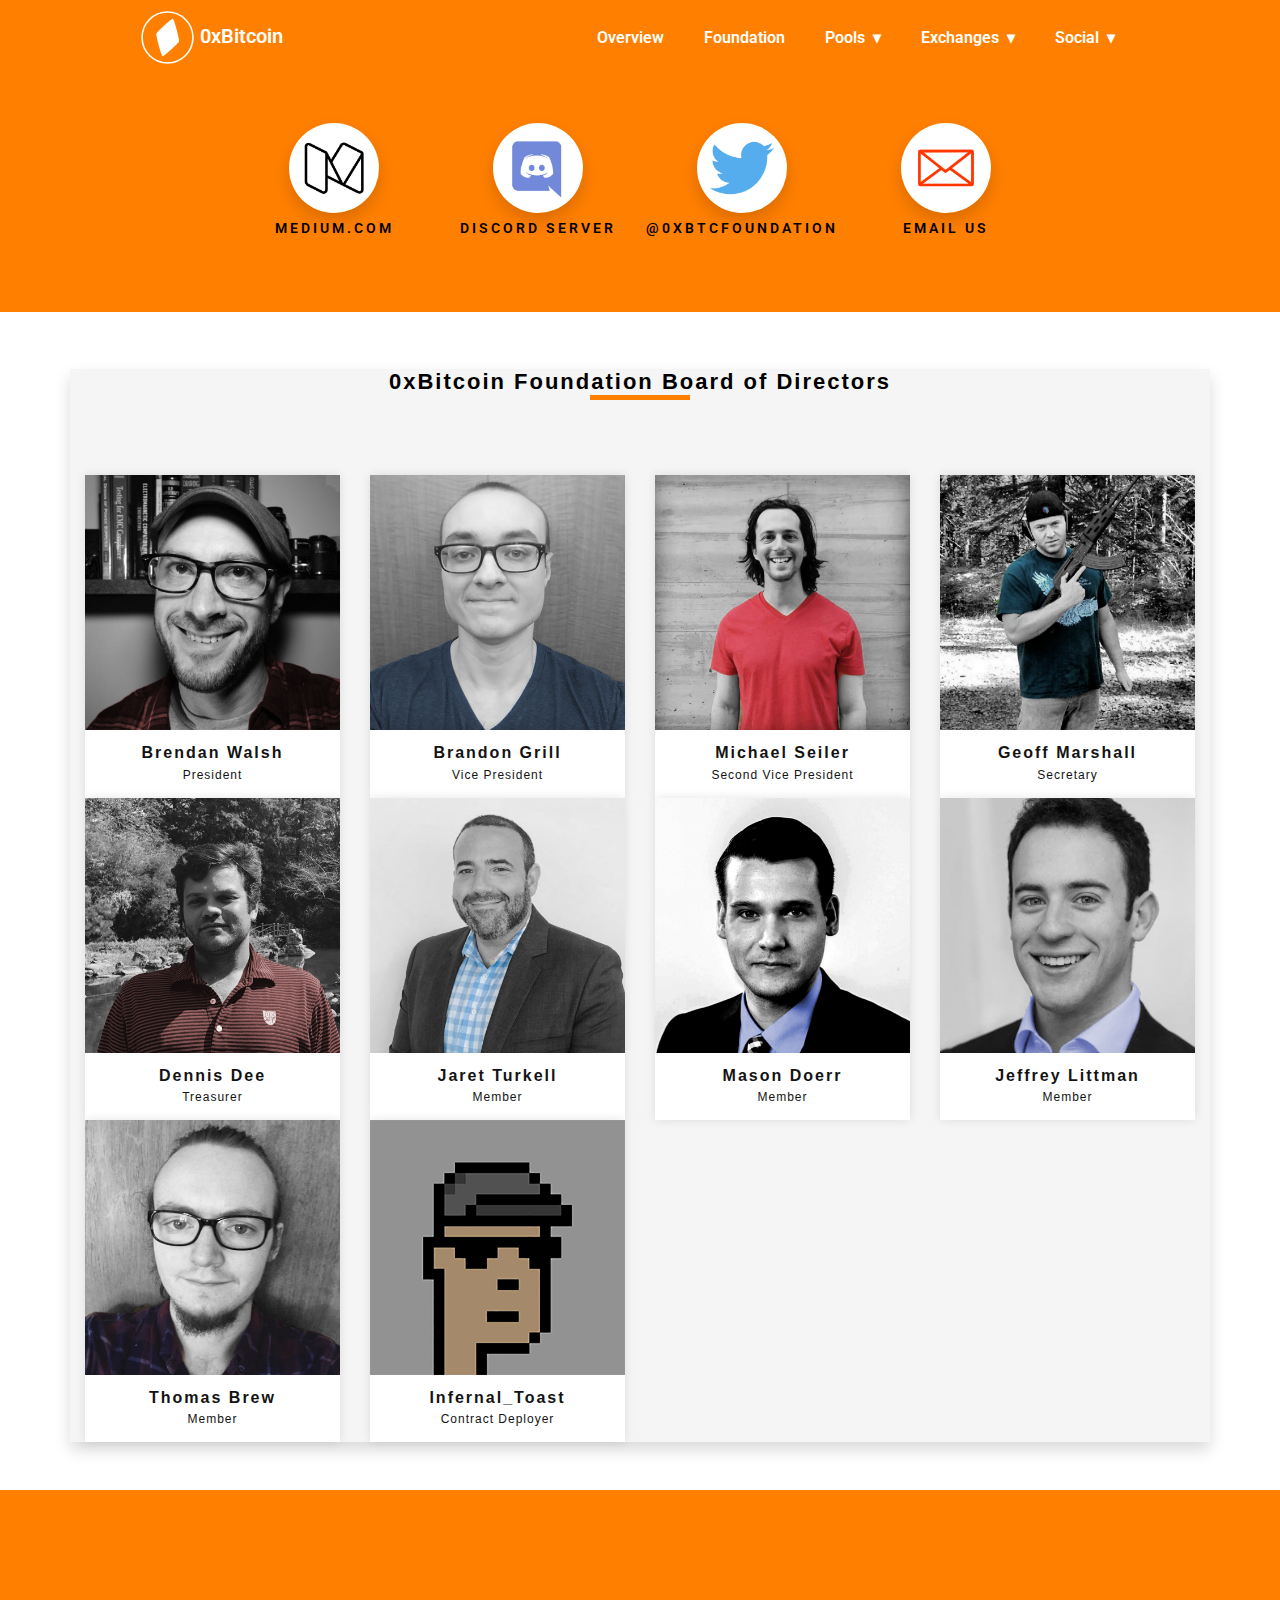
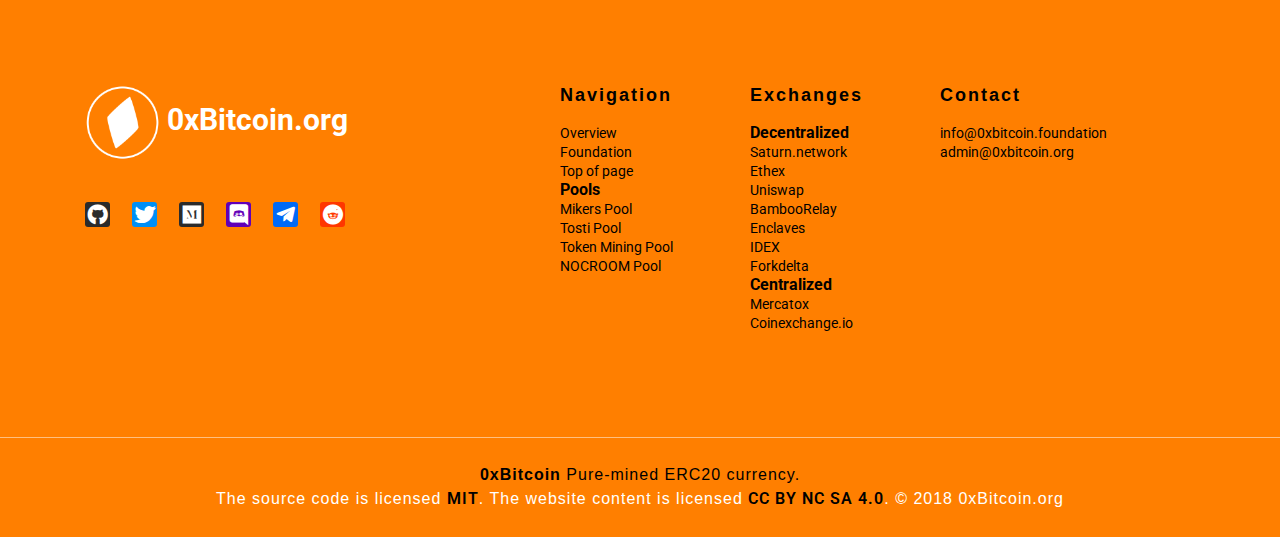
==== commit 6fbd5138: "#18 Ready" ====
--- a/foundation/index.html
+++ b/foundation/index.html
@@ -40,7 +40,7 @@
 	<script src="https://code.jquery.com/jquery-3.3.1.slim.min.js" integrity="sha384-q8i/X+965DzO0rT7abK41JStQIAqVgRVzpbzo5smXKp4YfRvH+8abtTE1Pi6jizo" crossorigin="anonymous"></script>
 <script src="https://cdnjs.cloudflare.com/ajax/libs/popper.js/1.14.6/umd/popper.min.js" integrity="sha384-wHAiFfRlMFy6i5SRaxvfOCifBUQy1xHdJ/yoi7FRNXMRBu5WHdZYu1hA6ZOblgut" crossorigin="anonymous"></script>
 
-<link href="/app/assets/main.59730fa6e2664860ccf3.css" rel="stylesheet"></head>
+<link href="/app/assets/main.b33bb3ab77985bd2feeb.css" rel="stylesheet"></head>
 
 <body class="body-class">
 	<!--Start Preloader-->
@@ -1461,7 +1461,7 @@
 					<div class="box">
 						<div class="logo">
 							<a href="#">
-								<img width=75 height=75 src="app/assets/img/logo.png"> 0xBitcoin.org
+								<img width=75 height=75 src="../app/assets/img/logo.png"> 0xBitcoin.org
 							</a>
 						</div>
 
@@ -1626,4 +1626,4 @@
 
 
 
-<script type="text/javascript" src="/main.59730fa6e2664860ccf3.js"></script></body>
+<script type="text/javascript" src="/main.b33bb3ab77985bd2feeb.js"></script></body>
--- a/app/assets/main.b33bb3ab77985bd2feeb.css
+++ b/app/assets/main.b33bb3ab77985bd2feeb.css
@@ -0,0 +1,20004 @@
+@import url(https://fonts.googleapis.com/css?family=Roboto:400,500,700);@charset "UTF-8";
+/*!
+ * Bootstrap v4.1.3 (https://getbootstrap.com/)
+ * Copyright 2011-2018 The Bootstrap Authors
+ * Copyright 2011-2018 Twitter, Inc.
+ * Licensed under MIT (https://github.com/twbs/bootstrap/blob/master/LICENSE)
+ */
+:root {
+  --blue:#007bff;
+  --indigo:#6610f2;
+  --purple:#6f42c1;
+  --pink:#e83e8c;
+  --red:#dc3545;
+  --orange:#fd7e14;
+  --yellow:#ffc107;
+  --green:#28a745;
+  --teal:#20c997;
+  --cyan:#17a2b8;
+  --white:#fff;
+  --gray:#6c757d;
+  --gray-dark:#343a40;
+  --primary:#007bff;
+  --secondary:#6c757d;
+  --success:#28a745;
+  --info:#17a2b8;
+  --warning:#ffc107;
+  --danger:#dc3545;
+  --light:#f8f9fa;
+  --dark:#343a40;
+  --breakpoint-xs:0;
+  --breakpoint-sm:576px;
+  --breakpoint-md:768px;
+  --breakpoint-lg:992px;
+  --breakpoint-xl:1200px;
+  --font-family-sans-serif:-apple-system,BlinkMacSystemFont,"Segoe UI",Roboto,"Helvetica Neue",Arial,sans-serif,"Apple Color Emoji","Segoe UI Emoji","Segoe UI Symbol","Noto Color Emoji";
+  --font-family-monospace:SFMono-Regular,Menlo,Monaco,Consolas,"Liberation Mono","Courier New",monospace; }
+
+*, ::after, ::before {
+  box-sizing: border-box; }
+
+html {
+  font-family: sans-serif;
+  line-height: 1.15;
+  -webkit-text-size-adjust: 100%;
+  -ms-text-size-adjust: 100%;
+  -ms-overflow-style: scrollbar;
+  -webkit-tap-highlight-color: transparent; }
+
+@-ms-viewport {
+  width: device-width; }
+
+article, aside, figcaption, figure, footer, header, hgroup, main, nav, section {
+  display: block; }
+
+body {
+  margin: 0;
+  font-family: -apple-system,BlinkMacSystemFont,"Segoe UI",Roboto,"Helvetica Neue",Arial,sans-serif,"Apple Color Emoji","Segoe UI Emoji","Segoe UI Symbol","Noto Color Emoji";
+  font-size: 1rem;
+  font-weight: 400;
+  line-height: 1.5;
+  color: #212529;
+  text-align: left;
+  background-color: #fff; }
+
+[tabindex="-1"]:focus {
+  outline: 0 !important; }
+
+hr {
+  box-sizing: content-box;
+  height: 0;
+  overflow: visible; }
+
+h1, h2, h3, h4, h5, h6 {
+  margin-top: 0;
+  margin-bottom: .5rem; }
+
+p {
+  margin-top: 0;
+  margin-bottom: 1rem; }
+
+abbr[data-original-title], abbr[title] {
+  text-decoration: underline;
+  -webkit-text-decoration: underline dotted;
+  text-decoration: underline dotted;
+  cursor: help;
+  border-bottom: 0; }
+
+address {
+  margin-bottom: 1rem;
+  font-style: normal;
+  line-height: inherit; }
+
+dl, ol, ul {
+  margin-top: 0;
+  margin-bottom: 1rem; }
+
+ol ol, ol ul, ul ol, ul ul {
+  margin-bottom: 0; }
+
+dt {
+  font-weight: 700; }
+
+dd {
+  margin-bottom: .5rem;
+  margin-left: 0; }
+
+blockquote {
+  margin: 0 0 1rem; }
+
+dfn {
+  font-style: italic; }
+
+b, strong {
+  font-weight: bolder; }
+
+small {
+  font-size: 80%; }
+
+sub, sup {
+  position: relative;
+  font-size: 75%;
+  line-height: 0;
+  vertical-align: baseline; }
+
+sub {
+  bottom: -.25em; }
+
+sup {
+  top: -.5em; }
+
+a {
+  color: #007bff;
+  text-decoration: none;
+  background-color: transparent;
+  -webkit-text-decoration-skip: objects; }
+
+a:hover {
+  color: #0056b3;
+  text-decoration: underline; }
+
+a:not([href]):not([tabindex]) {
+  color: inherit;
+  text-decoration: none; }
+
+a:not([href]):not([tabindex]):focus, a:not([href]):not([tabindex]):hover {
+  color: inherit;
+  text-decoration: none; }
+
+a:not([href]):not([tabindex]):focus {
+  outline: 0; }
+
+code, kbd, pre, samp {
+  font-family: SFMono-Regular,Menlo,Monaco,Consolas,"Liberation Mono","Courier New",monospace;
+  font-size: 1em; }
+
+pre {
+  margin-top: 0;
+  margin-bottom: 1rem;
+  overflow: auto;
+  -ms-overflow-style: scrollbar; }
+
+figure {
+  margin: 0 0 1rem; }
+
+img {
+  vertical-align: middle;
+  border-style: none; }
+
+svg {
+  overflow: hidden;
+  vertical-align: middle; }
+
+table {
+  border-collapse: collapse; }
+
+caption {
+  padding-top: .75rem;
+  padding-bottom: .75rem;
+  color: #6c757d;
+  text-align: left;
+  caption-side: bottom; }
+
+th {
+  text-align: inherit; }
+
+label {
+  display: inline-block;
+  margin-bottom: .5rem; }
+
+button {
+  border-radius: 0; }
+
+button:focus {
+  outline: 1px dotted;
+  outline: 5px auto -webkit-focus-ring-color; }
+
+button, input, optgroup, select, textarea {
+  margin: 0;
+  font-family: inherit;
+  font-size: inherit;
+  line-height: inherit; }
+
+button, input {
+  overflow: visible; }
+
+button, select {
+  text-transform: none; }
+
+[type=reset], [type=submit], button, html [type=button] {
+  -webkit-appearance: button; }
+
+[type=button]::-moz-focus-inner, [type=reset]::-moz-focus-inner, [type=submit]::-moz-focus-inner, button::-moz-focus-inner {
+  padding: 0;
+  border-style: none; }
+
+input[type=checkbox], input[type=radio] {
+  box-sizing: border-box;
+  padding: 0; }
+
+input[type=date], input[type=datetime-local], input[type=month], input[type=time] {
+  -webkit-appearance: listbox; }
+
+textarea {
+  overflow: auto;
+  resize: vertical; }
+
+fieldset {
+  min-width: 0;
+  padding: 0;
+  margin: 0;
+  border: 0; }
+
+legend {
+  display: block;
+  width: 100%;
+  max-width: 100%;
+  padding: 0;
+  margin-bottom: .5rem;
+  font-size: 1.5rem;
+  line-height: inherit;
+  color: inherit;
+  white-space: normal; }
+
+progress {
+  vertical-align: baseline; }
+
+[type=number]::-webkit-inner-spin-button, [type=number]::-webkit-outer-spin-button {
+  height: auto; }
+
+[type=search] {
+  outline-offset: -2px;
+  -webkit-appearance: none; }
+
+[type=search]::-webkit-search-cancel-button, [type=search]::-webkit-search-decoration {
+  -webkit-appearance: none; }
+
+::-webkit-file-upload-button {
+  font: inherit;
+  -webkit-appearance: button; }
+
+output {
+  display: inline-block; }
+
+summary {
+  display: list-item;
+  cursor: pointer; }
+
+template {
+  display: none; }
+
+[hidden] {
+  display: none !important; }
+
+.h1, .h2, .h3, .h4, .h5, .h6, h1, h2, h3, h4, h5, h6 {
+  margin-bottom: .5rem;
+  font-family: inherit;
+  font-weight: 500;
+  line-height: 1.2;
+  color: inherit; }
+
+.h1, h1 {
+  font-size: 2.5rem; }
+
+.h2, h2 {
+  font-size: 2rem; }
+
+.h3, h3 {
+  font-size: 1.75rem; }
+
+.h4, h4 {
+  font-size: 1.5rem; }
+
+.h5, h5 {
+  font-size: 1.25rem; }
+
+.h6, h6 {
+  font-size: 1rem; }
+
+.lead {
+  font-size: 1.25rem;
+  font-weight: 300; }
+
+.display-1 {
+  font-size: 6rem;
+  font-weight: 300;
+  line-height: 1.2; }
+
+.display-2 {
+  font-size: 5.5rem;
+  font-weight: 300;
+  line-height: 1.2; }
+
+.display-3 {
+  font-size: 4.5rem;
+  font-weight: 300;
+  line-height: 1.2; }
+
+.display-4 {
+  font-size: 3.5rem;
+  font-weight: 300;
+  line-height: 1.2; }
+
+hr {
+  margin-top: 1rem;
+  margin-bottom: 1rem;
+  border: 0;
+  border-top: 1px solid rgba(0, 0, 0, 0.1); }
+
+.small, small {
+  font-size: 80%;
+  font-weight: 400; }
+
+.mark, mark {
+  padding: .2em;
+  background-color: #fcf8e3; }
+
+.list-unstyled {
+  padding-left: 0;
+  list-style: none; }
+
+.list-inline {
+  padding-left: 0;
+  list-style: none; }
+
+.list-inline-item {
+  display: inline-block; }
+
+.list-inline-item:not(:last-child) {
+  margin-right: .5rem; }
+
+.initialism {
+  font-size: 90%;
+  text-transform: uppercase; }
+
+.blockquote {
+  margin-bottom: 1rem;
+  font-size: 1.25rem; }
+
+.blockquote-footer {
+  display: block;
+  font-size: 80%;
+  color: #6c757d; }
+
+.blockquote-footer::before {
+  content: "\2014   \A0"; }
+
+.img-fluid {
+  max-width: 100%;
+  height: auto; }
+
+.img-thumbnail {
+  padding: .25rem;
+  background-color: #fff;
+  border: 1px solid #dee2e6;
+  border-radius: .25rem;
+  max-width: 100%;
+  height: auto; }
+
+.figure {
+  display: inline-block; }
+
+.figure-img {
+  margin-bottom: .5rem;
+  line-height: 1; }
+
+.figure-caption {
+  font-size: 90%;
+  color: #6c757d; }
+
+code {
+  font-size: 87.5%;
+  color: #e83e8c;
+  word-break: break-word; }
+
+a > code {
+  color: inherit; }
+
+kbd {
+  padding: .2rem .4rem;
+  font-size: 87.5%;
+  color: #fff;
+  background-color: #212529;
+  border-radius: .2rem; }
+
+kbd kbd {
+  padding: 0;
+  font-size: 100%;
+  font-weight: 700; }
+
+pre {
+  display: block;
+  font-size: 87.5%;
+  color: #212529; }
+
+pre code {
+  font-size: inherit;
+  color: inherit;
+  word-break: normal; }
+
+.pre-scrollable {
+  max-height: 340px;
+  overflow-y: scroll; }
+
+.container {
+  width: 100%;
+  padding-right: 15px;
+  padding-left: 15px;
+  margin-right: auto;
+  margin-left: auto; }
+
+@media (min-width: 576px) {
+  .container {
+    max-width: 540px; } }
+
+@media (min-width: 768px) {
+  .container {
+    max-width: 720px; } }
+
+@media (min-width: 992px) {
+  .container {
+    max-width: 960px; } }
+
+@media (min-width: 1200px) {
+  .container {
+    max-width: 1140px; } }
+
+.container-fluid {
+  width: 100%;
+  padding-right: 15px;
+  padding-left: 15px;
+  margin-right: auto;
+  margin-left: auto; }
+
+.row {
+  display: -ms-flexbox;
+  display: flex;
+  -ms-flex-wrap: wrap;
+  flex-wrap: wrap;
+  margin-right: -15px;
+  margin-left: -15px; }
+
+.no-gutters {
+  margin-right: 0;
+  margin-left: 0; }
+
+.no-gutters > .col, .no-gutters > [class*=col-] {
+  padding-right: 0;
+  padding-left: 0; }
+
+.col, .col-1, .col-10, .col-11, .col-12, .col-2, .col-3, .col-4, .col-5, .col-6, .col-7, .col-8, .col-9, .col-auto, .col-lg, .col-lg-1, .col-lg-10, .col-lg-11, .col-lg-12, .col-lg-2, .col-lg-3, .col-lg-4, .col-lg-5, .col-lg-6, .col-lg-7, .col-lg-8, .col-lg-9, .col-lg-auto, .col-md, .col-md-1, .col-md-10, .col-md-11, .col-md-12, .col-md-2, .col-md-3, .col-md-4, .col-md-5, .col-md-6, .col-md-7, .col-md-8, .col-md-9, .col-md-auto, .col-sm, .col-sm-1, .col-sm-10, .col-sm-11, .col-sm-12, .col-sm-2, .col-sm-3, .col-sm-4, .col-sm-5, .col-sm-6, .col-sm-7, .col-sm-8, .col-sm-9, .col-sm-auto, .col-xl, .col-xl-1, .col-xl-10, .col-xl-11, .col-xl-12, .col-xl-2, .col-xl-3, .col-xl-4, .col-xl-5, .col-xl-6, .col-xl-7, .col-xl-8, .col-xl-9, .col-xl-auto {
+  position: relative;
+  width: 100%;
+  min-height: 1px;
+  padding-right: 15px;
+  padding-left: 15px; }
+
+.col {
+  -ms-flex-preferred-size: 0;
+  flex-basis: 0;
+  -ms-flex-positive: 1;
+  flex-grow: 1;
+  max-width: 100%; }
+
+.col-auto {
+  -ms-flex: 0 0 auto;
+  flex: 0 0 auto;
+  width: auto;
+  max-width: none; }
+
+.col-1 {
+  -ms-flex: 0 0 8.333333%;
+  flex: 0 0 8.333333%;
+  max-width: 8.333333%; }
+
+.col-2 {
+  -ms-flex: 0 0 16.666667%;
+  flex: 0 0 16.666667%;
+  max-width: 16.666667%; }
+
+.col-3 {
+  -ms-flex: 0 0 25%;
+  flex: 0 0 25%;
+  max-width: 25%; }
+
+.col-4 {
+  -ms-flex: 0 0 33.333333%;
+  flex: 0 0 33.333333%;
+  max-width: 33.333333%; }
+
+.col-5 {
+  -ms-flex: 0 0 41.666667%;
+  flex: 0 0 41.666667%;
+  max-width: 41.666667%; }
+
+.col-6 {
+  -ms-flex: 0 0 50%;
+  flex: 0 0 50%;
+  max-width: 50%; }
+
+.col-7 {
+  -ms-flex: 0 0 58.333333%;
+  flex: 0 0 58.333333%;
+  max-width: 58.333333%; }
+
+.col-8 {
+  -ms-flex: 0 0 66.666667%;
+  flex: 0 0 66.666667%;
+  max-width: 66.666667%; }
+
+.col-9 {
+  -ms-flex: 0 0 75%;
+  flex: 0 0 75%;
+  max-width: 75%; }
+
+.col-10 {
+  -ms-flex: 0 0 83.333333%;
+  flex: 0 0 83.333333%;
+  max-width: 83.333333%; }
+
+.col-11 {
+  -ms-flex: 0 0 91.666667%;
+  flex: 0 0 91.666667%;
+  max-width: 91.666667%; }
+
+.col-12 {
+  -ms-flex: 0 0 100%;
+  flex: 0 0 100%;
+  max-width: 100%; }
+
+.order-first {
+  -ms-flex-order: -1;
+  order: -1; }
+
+.order-last {
+  -ms-flex-order: 13;
+  order: 13; }
+
+.order-0 {
+  -ms-flex-order: 0;
+  order: 0; }
+
+.order-1 {
+  -ms-flex-order: 1;
+  order: 1; }
+
+.order-2 {
+  -ms-flex-order: 2;
+  order: 2; }
+
+.order-3 {
+  -ms-flex-order: 3;
+  order: 3; }
+
+.order-4 {
+  -ms-flex-order: 4;
+  order: 4; }
+
+.order-5 {
+  -ms-flex-order: 5;
+  order: 5; }
+
+.order-6 {
+  -ms-flex-order: 6;
+  order: 6; }
+
+.order-7 {
+  -ms-flex-order: 7;
+  order: 7; }
+
+.order-8 {
+  -ms-flex-order: 8;
+  order: 8; }
+
+.order-9 {
+  -ms-flex-order: 9;
+  order: 9; }
+
+.order-10 {
+  -ms-flex-order: 10;
+  order: 10; }
+
+.order-11 {
+  -ms-flex-order: 11;
+  order: 11; }
+
+.order-12 {
+  -ms-flex-order: 12;
+  order: 12; }
+
+.offset-1 {
+  margin-left: 8.333333%; }
+
+.offset-2 {
+  margin-left: 16.666667%; }
+
+.offset-3 {
+  margin-left: 25%; }
+
+.offset-4 {
+  margin-left: 33.333333%; }
+
+.offset-5 {
+  margin-left: 41.666667%; }
+
+.offset-6 {
+  margin-left: 50%; }
+
+.offset-7 {
+  margin-left: 58.333333%; }
+
+.offset-8 {
+  margin-left: 66.666667%; }
+
+.offset-9 {
+  margin-left: 75%; }
+
+.offset-10 {
+  margin-left: 83.333333%; }
+
+.offset-11 {
+  margin-left: 91.666667%; }
+
+@media (min-width: 576px) {
+  .col-sm {
+    -ms-flex-preferred-size: 0;
+    flex-basis: 0;
+    -ms-flex-positive: 1;
+    flex-grow: 1;
+    max-width: 100%; }
+  .col-sm-auto {
+    -ms-flex: 0 0 auto;
+    flex: 0 0 auto;
+    width: auto;
+    max-width: none; }
+  .col-sm-1 {
+    -ms-flex: 0 0 8.333333%;
+    flex: 0 0 8.333333%;
+    max-width: 8.333333%; }
+  .col-sm-2 {
+    -ms-flex: 0 0 16.666667%;
+    flex: 0 0 16.666667%;
+    max-width: 16.666667%; }
+  .col-sm-3 {
+    -ms-flex: 0 0 25%;
+    flex: 0 0 25%;
+    max-width: 25%; }
+  .col-sm-4 {
+    -ms-flex: 0 0 33.333333%;
+    flex: 0 0 33.333333%;
+    max-width: 33.333333%; }
+  .col-sm-5 {
+    -ms-flex: 0 0 41.666667%;
+    flex: 0 0 41.666667%;
+    max-width: 41.666667%; }
+  .col-sm-6 {
+    -ms-flex: 0 0 50%;
+    flex: 0 0 50%;
+    max-width: 50%; }
+  .col-sm-7 {
+    -ms-flex: 0 0 58.333333%;
+    flex: 0 0 58.333333%;
+    max-width: 58.333333%; }
+  .col-sm-8 {
+    -ms-flex: 0 0 66.666667%;
+    flex: 0 0 66.666667%;
+    max-width: 66.666667%; }
+  .col-sm-9 {
+    -ms-flex: 0 0 75%;
+    flex: 0 0 75%;
+    max-width: 75%; }
+  .col-sm-10 {
+    -ms-flex: 0 0 83.333333%;
+    flex: 0 0 83.333333%;
+    max-width: 83.333333%; }
+  .col-sm-11 {
+    -ms-flex: 0 0 91.666667%;
+    flex: 0 0 91.666667%;
+    max-width: 91.666667%; }
+  .col-sm-12 {
+    -ms-flex: 0 0 100%;
+    flex: 0 0 100%;
+    max-width: 100%; }
+  .order-sm-first {
+    -ms-flex-order: -1;
+    order: -1; }
+  .order-sm-last {
+    -ms-flex-order: 13;
+    order: 13; }
+  .order-sm-0 {
+    -ms-flex-order: 0;
+    order: 0; }
+  .order-sm-1 {
+    -ms-flex-order: 1;
+    order: 1; }
+  .order-sm-2 {
+    -ms-flex-order: 2;
+    order: 2; }
+  .order-sm-3 {
+    -ms-flex-order: 3;
+    order: 3; }
+  .order-sm-4 {
+    -ms-flex-order: 4;
+    order: 4; }
+  .order-sm-5 {
+    -ms-flex-order: 5;
+    order: 5; }
+  .order-sm-6 {
+    -ms-flex-order: 6;
+    order: 6; }
+  .order-sm-7 {
+    -ms-flex-order: 7;
+    order: 7; }
+  .order-sm-8 {
+    -ms-flex-order: 8;
+    order: 8; }
+  .order-sm-9 {
+    -ms-flex-order: 9;
+    order: 9; }
+  .order-sm-10 {
+    -ms-flex-order: 10;
+    order: 10; }
+  .order-sm-11 {
+    -ms-flex-order: 11;
+    order: 11; }
+  .order-sm-12 {
+    -ms-flex-order: 12;
+    order: 12; }
+  .offset-sm-0 {
+    margin-left: 0; }
+  .offset-sm-1 {
+    margin-left: 8.333333%; }
+  .offset-sm-2 {
+    margin-left: 16.666667%; }
+  .offset-sm-3 {
+    margin-left: 25%; }
+  .offset-sm-4 {
+    margin-left: 33.333333%; }
+  .offset-sm-5 {
+    margin-left: 41.666667%; }
+  .offset-sm-6 {
+    margin-left: 50%; }
+  .offset-sm-7 {
+    margin-left: 58.333333%; }
+  .offset-sm-8 {
+    margin-left: 66.666667%; }
+  .offset-sm-9 {
+    margin-left: 75%; }
+  .offset-sm-10 {
+    margin-left: 83.333333%; }
+  .offset-sm-11 {
+    margin-left: 91.666667%; } }
+
+@media (min-width: 768px) {
+  .col-md {
+    -ms-flex-preferred-size: 0;
+    flex-basis: 0;
+    -ms-flex-positive: 1;
+    flex-grow: 1;
+    max-width: 100%; }
+  .col-md-auto {
+    -ms-flex: 0 0 auto;
+    flex: 0 0 auto;
+    width: auto;
+    max-width: none; }
+  .col-md-1 {
+    -ms-flex: 0 0 8.333333%;
+    flex: 0 0 8.333333%;
+    max-width: 8.333333%; }
+  .col-md-2 {
+    -ms-flex: 0 0 16.666667%;
+    flex: 0 0 16.666667%;
+    max-width: 16.666667%; }
+  .col-md-3 {
+    -ms-flex: 0 0 25%;
+    flex: 0 0 25%;
+    max-width: 25%; }
+  .col-md-4 {
+    -ms-flex: 0 0 33.333333%;
+    flex: 0 0 33.333333%;
+    max-width: 33.333333%; }
+  .col-md-5 {
+    -ms-flex: 0 0 41.666667%;
+    flex: 0 0 41.666667%;
+    max-width: 41.666667%; }
+  .col-md-6 {
+    -ms-flex: 0 0 50%;
+    flex: 0 0 50%;
+    max-width: 50%; }
+  .col-md-7 {
+    -ms-flex: 0 0 58.333333%;
+    flex: 0 0 58.333333%;
+    max-width: 58.333333%; }
+  .col-md-8 {
+    -ms-flex: 0 0 66.666667%;
+    flex: 0 0 66.666667%;
+    max-width: 66.666667%; }
+  .col-md-9 {
+    -ms-flex: 0 0 75%;
+    flex: 0 0 75%;
+    max-width: 75%; }
+  .col-md-10 {
+    -ms-flex: 0 0 83.333333%;
+    flex: 0 0 83.333333%;
+    max-width: 83.333333%; }
+  .col-md-11 {
+    -ms-flex: 0 0 91.666667%;
+    flex: 0 0 91.666667%;
+    max-width: 91.666667%; }
+  .col-md-12 {
+    -ms-flex: 0 0 100%;
+    flex: 0 0 100%;
+    max-width: 100%; }
+  .order-md-first {
+    -ms-flex-order: -1;
+    order: -1; }
+  .order-md-last {
+    -ms-flex-order: 13;
+    order: 13; }
+  .order-md-0 {
+    -ms-flex-order: 0;
+    order: 0; }
+  .order-md-1 {
+    -ms-flex-order: 1;
+    order: 1; }
+  .order-md-2 {
+    -ms-flex-order: 2;
+    order: 2; }
+  .order-md-3 {
+    -ms-flex-order: 3;
+    order: 3; }
+  .order-md-4 {
+    -ms-flex-order: 4;
+    order: 4; }
+  .order-md-5 {
+    -ms-flex-order: 5;
+    order: 5; }
+  .order-md-6 {
+    -ms-flex-order: 6;
+    order: 6; }
+  .order-md-7 {
+    -ms-flex-order: 7;
+    order: 7; }
+  .order-md-8 {
+    -ms-flex-order: 8;
+    order: 8; }
+  .order-md-9 {
+    -ms-flex-order: 9;
+    order: 9; }
+  .order-md-10 {
+    -ms-flex-order: 10;
+    order: 10; }
+  .order-md-11 {
+    -ms-flex-order: 11;
+    order: 11; }
+  .order-md-12 {
+    -ms-flex-order: 12;
+    order: 12; }
+  .offset-md-0 {
+    margin-left: 0; }
+  .offset-md-1 {
+    margin-left: 8.333333%; }
+  .offset-md-2 {
+    margin-left: 16.666667%; }
+  .offset-md-3 {
+    margin-left: 25%; }
+  .offset-md-4 {
+    margin-left: 33.333333%; }
+  .offset-md-5 {
+    margin-left: 41.666667%; }
+  .offset-md-6 {
+    margin-left: 50%; }
+  .offset-md-7 {
+    margin-left: 58.333333%; }
+  .offset-md-8 {
+    margin-left: 66.666667%; }
+  .offset-md-9 {
+    margin-left: 75%; }
+  .offset-md-10 {
+    margin-left: 83.333333%; }
+  .offset-md-11 {
+    margin-left: 91.666667%; } }
+
+@media (min-width: 992px) {
+  .col-lg {
+    -ms-flex-preferred-size: 0;
+    flex-basis: 0;
+    -ms-flex-positive: 1;
+    flex-grow: 1;
+    max-width: 100%; }
+  .col-lg-auto {
+    -ms-flex: 0 0 auto;
+    flex: 0 0 auto;
+    width: auto;
+    max-width: none; }
+  .col-lg-1 {
+    -ms-flex: 0 0 8.333333%;
+    flex: 0 0 8.333333%;
+    max-width: 8.333333%; }
+  .col-lg-2 {
+    -ms-flex: 0 0 16.666667%;
+    flex: 0 0 16.666667%;
+    max-width: 16.666667%; }
+  .col-lg-3 {
+    -ms-flex: 0 0 25%;
+    flex: 0 0 25%;
+    max-width: 25%; }
+  .col-lg-4 {
+    -ms-flex: 0 0 33.333333%;
+    flex: 0 0 33.333333%;
+    max-width: 33.333333%; }
+  .col-lg-5 {
+    -ms-flex: 0 0 41.666667%;
+    flex: 0 0 41.666667%;
+    max-width: 41.666667%; }
+  .col-lg-6 {
+    -ms-flex: 0 0 50%;
+    flex: 0 0 50%;
+    max-width: 50%; }
+  .col-lg-7 {
+    -ms-flex: 0 0 58.333333%;
+    flex: 0 0 58.333333%;
+    max-width: 58.333333%; }
+  .col-lg-8 {
+    -ms-flex: 0 0 66.666667%;
+    flex: 0 0 66.666667%;
+    max-width: 66.666667%; }
+  .col-lg-9 {
+    -ms-flex: 0 0 75%;
+    flex: 0 0 75%;
+    max-width: 75%; }
+  .col-lg-10 {
+    -ms-flex: 0 0 83.333333%;
+    flex: 0 0 83.333333%;
+    max-width: 83.333333%; }
+  .col-lg-11 {
+    -ms-flex: 0 0 91.666667%;
+    flex: 0 0 91.666667%;
+    max-width: 91.666667%; }
+  .col-lg-12 {
+    -ms-flex: 0 0 100%;
+    flex: 0 0 100%;
+    max-width: 100%; }
+  .order-lg-first {
+    -ms-flex-order: -1;
+    order: -1; }
+  .order-lg-last {
+    -ms-flex-order: 13;
+    order: 13; }
+  .order-lg-0 {
+    -ms-flex-order: 0;
+    order: 0; }
+  .order-lg-1 {
+    -ms-flex-order: 1;
+    order: 1; }
+  .order-lg-2 {
+    -ms-flex-order: 2;
+    order: 2; }
+  .order-lg-3 {
+    -ms-flex-order: 3;
+    order: 3; }
+  .order-lg-4 {
+    -ms-flex-order: 4;
+    order: 4; }
+  .order-lg-5 {
+    -ms-flex-order: 5;
+    order: 5; }
+  .order-lg-6 {
+    -ms-flex-order: 6;
+    order: 6; }
+  .order-lg-7 {
+    -ms-flex-order: 7;
+    order: 7; }
+  .order-lg-8 {
+    -ms-flex-order: 8;
+    order: 8; }
+  .order-lg-9 {
+    -ms-flex-order: 9;
+    order: 9; }
+  .order-lg-10 {
+    -ms-flex-order: 10;
+    order: 10; }
+  .order-lg-11 {
+    -ms-flex-order: 11;
+    order: 11; }
+  .order-lg-12 {
+    -ms-flex-order: 12;
+    order: 12; }
+  .offset-lg-0 {
+    margin-left: 0; }
+  .offset-lg-1 {
+    margin-left: 8.333333%; }
+  .offset-lg-2 {
+    margin-left: 16.666667%; }
+  .offset-lg-3 {
+    margin-left: 25%; }
+  .offset-lg-4 {
+    margin-left: 33.333333%; }
+  .offset-lg-5 {
+    margin-left: 41.666667%; }
+  .offset-lg-6 {
+    margin-left: 50%; }
+  .offset-lg-7 {
+    margin-left: 58.333333%; }
+  .offset-lg-8 {
+    margin-left: 66.666667%; }
+  .offset-lg-9 {
+    margin-left: 75%; }
+  .offset-lg-10 {
+    margin-left: 83.333333%; }
+  .offset-lg-11 {
+    margin-left: 91.666667%; } }
+
+@media (min-width: 1200px) {
+  .col-xl {
+    -ms-flex-preferred-size: 0;
+    flex-basis: 0;
+    -ms-flex-positive: 1;
+    flex-grow: 1;
+    max-width: 100%; }
+  .col-xl-auto {
+    -ms-flex: 0 0 auto;
+    flex: 0 0 auto;
+    width: auto;
+    max-width: none; }
+  .col-xl-1 {
+    -ms-flex: 0 0 8.333333%;
+    flex: 0 0 8.333333%;
+    max-width: 8.333333%; }
+  .col-xl-2 {
+    -ms-flex: 0 0 16.666667%;
+    flex: 0 0 16.666667%;
+    max-width: 16.666667%; }
+  .col-xl-3 {
+    -ms-flex: 0 0 25%;
+    flex: 0 0 25%;
+    max-width: 25%; }
+  .col-xl-4 {
+    -ms-flex: 0 0 33.333333%;
+    flex: 0 0 33.333333%;
+    max-width: 33.333333%; }
+  .col-xl-5 {
+    -ms-flex: 0 0 41.666667%;
+    flex: 0 0 41.666667%;
+    max-width: 41.666667%; }
+  .col-xl-6 {
+    -ms-flex: 0 0 50%;
+    flex: 0 0 50%;
+    max-width: 50%; }
+  .col-xl-7 {
+    -ms-flex: 0 0 58.333333%;
+    flex: 0 0 58.333333%;
+    max-width: 58.333333%; }
+  .col-xl-8 {
+    -ms-flex: 0 0 66.666667%;
+    flex: 0 0 66.666667%;
+    max-width: 66.666667%; }
+  .col-xl-9 {
+    -ms-flex: 0 0 75%;
+    flex: 0 0 75%;
+    max-width: 75%; }
+  .col-xl-10 {
+    -ms-flex: 0 0 83.333333%;
+    flex: 0 0 83.333333%;
+    max-width: 83.333333%; }
+  .col-xl-11 {
+    -ms-flex: 0 0 91.666667%;
+    flex: 0 0 91.666667%;
+    max-width: 91.666667%; }
+  .col-xl-12 {
+    -ms-flex: 0 0 100%;
+    flex: 0 0 100%;
+    max-width: 100%; }
+  .order-xl-first {
+    -ms-flex-order: -1;
+    order: -1; }
+  .order-xl-last {
+    -ms-flex-order: 13;
+    order: 13; }
+  .order-xl-0 {
+    -ms-flex-order: 0;
+    order: 0; }
+  .order-xl-1 {
+    -ms-flex-order: 1;
+    order: 1; }
+  .order-xl-2 {
+    -ms-flex-order: 2;
+    order: 2; }
+  .order-xl-3 {
+    -ms-flex-order: 3;
+    order: 3; }
+  .order-xl-4 {
+    -ms-flex-order: 4;
+    order: 4; }
+  .order-xl-5 {
+    -ms-flex-order: 5;
+    order: 5; }
+  .order-xl-6 {
+    -ms-flex-order: 6;
+    order: 6; }
+  .order-xl-7 {
+    -ms-flex-order: 7;
+    order: 7; }
+  .order-xl-8 {
+    -ms-flex-order: 8;
+    order: 8; }
+  .order-xl-9 {
+    -ms-flex-order: 9;
+    order: 9; }
+  .order-xl-10 {
+    -ms-flex-order: 10;
+    order: 10; }
+  .order-xl-11 {
+    -ms-flex-order: 11;
+    order: 11; }
+  .order-xl-12 {
+    -ms-flex-order: 12;
+    order: 12; }
+  .offset-xl-0 {
+    margin-left: 0; }
+  .offset-xl-1 {
+    margin-left: 8.333333%; }
+  .offset-xl-2 {
+    margin-left: 16.666667%; }
+  .offset-xl-3 {
+    margin-left: 25%; }
+  .offset-xl-4 {
+    margin-left: 33.333333%; }
+  .offset-xl-5 {
+    margin-left: 41.666667%; }
+  .offset-xl-6 {
+    margin-left: 50%; }
+  .offset-xl-7 {
+    margin-left: 58.333333%; }
+  .offset-xl-8 {
+    margin-left: 66.666667%; }
+  .offset-xl-9 {
+    margin-left: 75%; }
+  .offset-xl-10 {
+    margin-left: 83.333333%; }
+  .offset-xl-11 {
+    margin-left: 91.666667%; } }
+
+.table {
+  width: 100%;
+  margin-bottom: 1rem;
+  background-color: transparent; }
+
+.table td, .table th {
+  padding: .75rem;
+  vertical-align: top;
+  border-top: 1px solid #dee2e6; }
+
+.table thead th {
+  vertical-align: bottom;
+  border-bottom: 2px solid #dee2e6; }
+
+.table tbody + tbody {
+  border-top: 2px solid #dee2e6; }
+
+.table .table {
+  background-color: #fff; }
+
+.table-sm td, .table-sm th {
+  padding: .3rem; }
+
+.table-bordered {
+  border: 1px solid #dee2e6; }
+
+.table-bordered td, .table-bordered th {
+  border: 1px solid #dee2e6; }
+
+.table-bordered thead td, .table-bordered thead th {
+  border-bottom-width: 2px; }
+
+.table-borderless tbody + tbody, .table-borderless td, .table-borderless th, .table-borderless thead th {
+  border: 0; }
+
+.table-striped tbody tr:nth-of-type(odd) {
+  background-color: rgba(0, 0, 0, 0.05); }
+
+.table-hover tbody tr:hover {
+  background-color: rgba(0, 0, 0, 0.075); }
+
+.table-primary, .table-primary > td, .table-primary > th {
+  background-color: #b8daff; }
+
+.table-hover .table-primary:hover {
+  background-color: #9fcdff; }
+
+.table-hover .table-primary:hover > td, .table-hover .table-primary:hover > th {
+  background-color: #9fcdff; }
+
+.table-secondary, .table-secondary > td, .table-secondary > th {
+  background-color: #d6d8db; }
+
+.table-hover .table-secondary:hover {
+  background-color: #c8cbcf; }
+
+.table-hover .table-secondary:hover > td, .table-hover .table-secondary:hover > th {
+  background-color: #c8cbcf; }
+
+.table-success, .table-success > td, .table-success > th {
+  background-color: #c3e6cb; }
+
+.table-hover .table-success:hover {
+  background-color: #b1dfbb; }
+
+.table-hover .table-success:hover > td, .table-hover .table-success:hover > th {
+  background-color: #b1dfbb; }
+
+.table-info, .table-info > td, .table-info > th {
+  background-color: #bee5eb; }
+
+.table-hover .table-info:hover {
+  background-color: #abdde5; }
+
+.table-hover .table-info:hover > td, .table-hover .table-info:hover > th {
+  background-color: #abdde5; }
+
+.table-warning, .table-warning > td, .table-warning > th {
+  background-color: #ffeeba; }
+
+.table-hover .table-warning:hover {
+  background-color: #ffe8a1; }
+
+.table-hover .table-warning:hover > td, .table-hover .table-warning:hover > th {
+  background-color: #ffe8a1; }
+
+.table-danger, .table-danger > td, .table-danger > th {
+  background-color: #f5c6cb; }
+
+.table-hover .table-danger:hover {
+  background-color: #f1b0b7; }
+
+.table-hover .table-danger:hover > td, .table-hover .table-danger:hover > th {
+  background-color: #f1b0b7; }
+
+.table-light, .table-light > td, .table-light > th {
+  background-color: #fdfdfe; }
+
+.table-hover .table-light:hover {
+  background-color: #ececf6; }
+
+.table-hover .table-light:hover > td, .table-hover .table-light:hover > th {
+  background-color: #ececf6; }
+
+.table-dark, .table-dark > td, .table-dark > th {
+  background-color: #c6c8ca; }
+
+.table-hover .table-dark:hover {
+  background-color: #b9bbbe; }
+
+.table-hover .table-dark:hover > td, .table-hover .table-dark:hover > th {
+  background-color: #b9bbbe; }
+
+.table-active, .table-active > td, .table-active > th {
+  background-color: rgba(0, 0, 0, 0.075); }
+
+.table-hover .table-active:hover {
+  background-color: rgba(0, 0, 0, 0.075); }
+
+.table-hover .table-active:hover > td, .table-hover .table-active:hover > th {
+  background-color: rgba(0, 0, 0, 0.075); }
+
+.table .thead-dark th {
+  color: #fff;
+  background-color: #212529;
+  border-color: #32383e; }
+
+.table .thead-light th {
+  color: #495057;
+  background-color: #e9ecef;
+  border-color: #dee2e6; }
+
+.table-dark {
+  color: #fff;
+  background-color: #212529; }
+
+.table-dark td, .table-dark th, .table-dark thead th {
+  border-color: #32383e; }
+
+.table-dark.table-bordered {
+  border: 0; }
+
+.table-dark.table-striped tbody tr:nth-of-type(odd) {
+  background-color: rgba(255, 255, 255, 0.05); }
+
+.table-dark.table-hover tbody tr:hover {
+  background-color: rgba(255, 255, 255, 0.075); }
+
+@media (max-width: 575.98px) {
+  .table-responsive-sm {
+    display: block;
+    width: 100%;
+    overflow-x: auto;
+    -webkit-overflow-scrolling: touch;
+    -ms-overflow-style: -ms-autohiding-scrollbar; }
+  .table-responsive-sm > .table-bordered {
+    border: 0; } }
+
+@media (max-width: 767.98px) {
+  .table-responsive-md {
+    display: block;
+    width: 100%;
+    overflow-x: auto;
+    -webkit-overflow-scrolling: touch;
+    -ms-overflow-style: -ms-autohiding-scrollbar; }
+  .table-responsive-md > .table-bordered {
+    border: 0; } }
+
+@media (max-width: 991.98px) {
+  .table-responsive-lg {
+    display: block;
+    width: 100%;
+    overflow-x: auto;
+    -webkit-overflow-scrolling: touch;
+    -ms-overflow-style: -ms-autohiding-scrollbar; }
+  .table-responsive-lg > .table-bordered {
+    border: 0; } }
+
+@media (max-width: 1199.98px) {
+  .table-responsive-xl {
+    display: block;
+    width: 100%;
+    overflow-x: auto;
+    -webkit-overflow-scrolling: touch;
+    -ms-overflow-style: -ms-autohiding-scrollbar; }
+  .table-responsive-xl > .table-bordered {
+    border: 0; } }
+
+.table-responsive {
+  display: block;
+  width: 100%;
+  overflow-x: auto;
+  -webkit-overflow-scrolling: touch;
+  -ms-overflow-style: -ms-autohiding-scrollbar; }
+
+.table-responsive > .table-bordered {
+  border: 0; }
+
+.form-control {
+  display: block;
+  width: 100%;
+  height: calc(2.25rem + 2px);
+  padding: .375rem .75rem;
+  font-size: 1rem;
+  line-height: 1.5;
+  color: #495057;
+  background-color: #fff;
+  background-clip: padding-box;
+  border: 1px solid #ced4da;
+  border-radius: .25rem;
+  transition: border-color .15s ease-in-out,box-shadow .15s ease-in-out; }
+
+@media screen and (prefers-reduced-motion: reduce) {
+  .form-control {
+    transition: none; } }
+
+.form-control::-ms-expand {
+  background-color: transparent;
+  border: 0; }
+
+.form-control:focus {
+  color: #495057;
+  background-color: #fff;
+  border-color: #80bdff;
+  outline: 0;
+  box-shadow: 0 0 0 0.2rem rgba(0, 123, 255, 0.25); }
+
+.form-control::-webkit-input-placeholder {
+  color: #6c757d;
+  opacity: 1; }
+
+.form-control::-moz-placeholder {
+  color: #6c757d;
+  opacity: 1; }
+
+.form-control:-ms-input-placeholder {
+  color: #6c757d;
+  opacity: 1; }
+
+.form-control::-ms-input-placeholder {
+  color: #6c757d;
+  opacity: 1; }
+
+.form-control::placeholder {
+  color: #6c757d;
+  opacity: 1; }
+
+.form-control:disabled, .form-control[readonly] {
+  background-color: #e9ecef;
+  opacity: 1; }
+
+select.form-control:focus::-ms-value {
+  color: #495057;
+  background-color: #fff; }
+
+.form-control-file, .form-control-range {
+  display: block;
+  width: 100%; }
+
+.col-form-label {
+  padding-top: calc(.375rem + 1px);
+  padding-bottom: calc(.375rem + 1px);
+  margin-bottom: 0;
+  font-size: inherit;
+  line-height: 1.5; }
+
+.col-form-label-lg {
+  padding-top: calc(.5rem + 1px);
+  padding-bottom: calc(.5rem + 1px);
+  font-size: 1.25rem;
+  line-height: 1.5; }
+
+.col-form-label-sm {
+  padding-top: calc(.25rem + 1px);
+  padding-bottom: calc(.25rem + 1px);
+  font-size: .875rem;
+  line-height: 1.5; }
+
+.form-control-plaintext {
+  display: block;
+  width: 100%;
+  padding-top: .375rem;
+  padding-bottom: .375rem;
+  margin-bottom: 0;
+  line-height: 1.5;
+  color: #212529;
+  background-color: transparent;
+  border: solid transparent;
+  border-width: 1px 0; }
+
+.form-control-plaintext.form-control-lg, .form-control-plaintext.form-control-sm {
+  padding-right: 0;
+  padding-left: 0; }
+
+.form-control-sm {
+  height: calc(1.8125rem + 2px);
+  padding: .25rem .5rem;
+  font-size: .875rem;
+  line-height: 1.5;
+  border-radius: .2rem; }
+
+.form-control-lg {
+  height: calc(2.875rem + 2px);
+  padding: .5rem 1rem;
+  font-size: 1.25rem;
+  line-height: 1.5;
+  border-radius: .3rem; }
+
+select.form-control[multiple], select.form-control[size] {
+  height: auto; }
+
+textarea.form-control {
+  height: auto; }
+
+.form-group {
+  margin-bottom: 1rem; }
+
+.form-text {
+  display: block;
+  margin-top: .25rem; }
+
+.form-row {
+  display: -ms-flexbox;
+  display: flex;
+  -ms-flex-wrap: wrap;
+  flex-wrap: wrap;
+  margin-right: -5px;
+  margin-left: -5px; }
+
+.form-row > .col, .form-row > [class*=col-] {
+  padding-right: 5px;
+  padding-left: 5px; }
+
+.form-check {
+  position: relative;
+  display: block;
+  padding-left: 1.25rem; }
+
+.form-check-input {
+  position: absolute;
+  margin-top: .3rem;
+  margin-left: -1.25rem; }
+
+.form-check-input:disabled ~ .form-check-label {
+  color: #6c757d; }
+
+.form-check-label {
+  margin-bottom: 0; }
+
+.form-check-inline {
+  display: -ms-inline-flexbox;
+  display: inline-flex;
+  -ms-flex-align: center;
+  align-items: center;
+  padding-left: 0;
+  margin-right: .75rem; }
+
+.form-check-inline .form-check-input {
+  position: static;
+  margin-top: 0;
+  margin-right: .3125rem;
+  margin-left: 0; }
+
+.valid-feedback {
+  display: none;
+  width: 100%;
+  margin-top: .25rem;
+  font-size: 80%;
+  color: #28a745; }
+
+.valid-tooltip {
+  position: absolute;
+  top: 100%;
+  z-index: 5;
+  display: none;
+  max-width: 100%;
+  padding: .25rem .5rem;
+  margin-top: .1rem;
+  font-size: .875rem;
+  line-height: 1.5;
+  color: #fff;
+  background-color: rgba(40, 167, 69, 0.9);
+  border-radius: .25rem; }
+
+.custom-select.is-valid, .form-control.is-valid, .was-validated .custom-select:valid, .was-validated .form-control:valid {
+  border-color: #28a745; }
+
+.custom-select.is-valid:focus, .form-control.is-valid:focus, .was-validated .custom-select:valid:focus, .was-validated .form-control:valid:focus {
+  border-color: #28a745;
+  box-shadow: 0 0 0 0.2rem rgba(40, 167, 69, 0.25); }
+
+.custom-select.is-valid ~ .valid-feedback, .custom-select.is-valid ~ .valid-tooltip, .form-control.is-valid ~ .valid-feedback, .form-control.is-valid ~ .valid-tooltip, .was-validated .custom-select:valid ~ .valid-feedback, .was-validated .custom-select:valid ~ .valid-tooltip, .was-validated .form-control:valid ~ .valid-feedback, .was-validated .form-control:valid ~ .valid-tooltip {
+  display: block; }
+
+.form-control-file.is-valid ~ .valid-feedback, .form-control-file.is-valid ~ .valid-tooltip, .was-validated .form-control-file:valid ~ .valid-feedback, .was-validated .form-control-file:valid ~ .valid-tooltip {
+  display: block; }
+
+.form-check-input.is-valid ~ .form-check-label, .was-validated .form-check-input:valid ~ .form-check-label {
+  color: #28a745; }
+
+.form-check-input.is-valid ~ .valid-feedback, .form-check-input.is-valid ~ .valid-tooltip, .was-validated .form-check-input:valid ~ .valid-feedback, .was-validated .form-check-input:valid ~ .valid-tooltip {
+  display: block; }
+
+.custom-control-input.is-valid ~ .custom-control-label, .was-validated .custom-control-input:valid ~ .custom-control-label {
+  color: #28a745; }
+
+.custom-control-input.is-valid ~ .custom-control-label::before, .was-validated .custom-control-input:valid ~ .custom-control-label::before {
+  background-color: #71dd8a; }
+
+.custom-control-input.is-valid ~ .valid-feedback, .custom-control-input.is-valid ~ .valid-tooltip, .was-validated .custom-control-input:valid ~ .valid-feedback, .was-validated .custom-control-input:valid ~ .valid-tooltip {
+  display: block; }
+
+.custom-control-input.is-valid:checked ~ .custom-control-label::before, .was-validated .custom-control-input:valid:checked ~ .custom-control-label::before {
+  background-color: #34ce57; }
+
+.custom-control-input.is-valid:focus ~ .custom-control-label::before, .was-validated .custom-control-input:valid:focus ~ .custom-control-label::before {
+  box-shadow: 0 0 0 1px #fff, 0 0 0 0.2rem rgba(40, 167, 69, 0.25); }
+
+.custom-file-input.is-valid ~ .custom-file-label, .was-validated .custom-file-input:valid ~ .custom-file-label {
+  border-color: #28a745; }
+
+.custom-file-input.is-valid ~ .custom-file-label::after, .was-validated .custom-file-input:valid ~ .custom-file-label::after {
+  border-color: inherit; }
+
+.custom-file-input.is-valid ~ .valid-feedback, .custom-file-input.is-valid ~ .valid-tooltip, .was-validated .custom-file-input:valid ~ .valid-feedback, .was-validated .custom-file-input:valid ~ .valid-tooltip {
+  display: block; }
+
+.custom-file-input.is-valid:focus ~ .custom-file-label, .was-validated .custom-file-input:valid:focus ~ .custom-file-label {
+  box-shadow: 0 0 0 0.2rem rgba(40, 167, 69, 0.25); }
+
+.invalid-feedback {
+  display: none;
+  width: 100%;
+  margin-top: .25rem;
+  font-size: 80%;
+  color: #dc3545; }
+
+.invalid-tooltip {
+  position: absolute;
+  top: 100%;
+  z-index: 5;
+  display: none;
+  max-width: 100%;
+  padding: .25rem .5rem;
+  margin-top: .1rem;
+  font-size: .875rem;
+  line-height: 1.5;
+  color: #fff;
+  background-color: rgba(220, 53, 69, 0.9);
+  border-radius: .25rem; }
+
+.custom-select.is-invalid, .form-control.is-invalid, .was-validated .custom-select:invalid, .was-validated .form-control:invalid {
+  border-color: #dc3545; }
+
+.custom-select.is-invalid:focus, .form-control.is-invalid:focus, .was-validated .custom-select:invalid:focus, .was-validated .form-control:invalid:focus {
+  border-color: #dc3545;
+  box-shadow: 0 0 0 0.2rem rgba(220, 53, 69, 0.25); }
+
+.custom-select.is-invalid ~ .invalid-feedback, .custom-select.is-invalid ~ .invalid-tooltip, .form-control.is-invalid ~ .invalid-feedback, .form-control.is-invalid ~ .invalid-tooltip, .was-validated .custom-select:invalid ~ .invalid-feedback, .was-validated .custom-select:invalid ~ .invalid-tooltip, .was-validated .form-control:invalid ~ .invalid-feedback, .was-validated .form-control:invalid ~ .invalid-tooltip {
+  display: block; }
+
+.form-control-file.is-invalid ~ .invalid-feedback, .form-control-file.is-invalid ~ .invalid-tooltip, .was-validated .form-control-file:invalid ~ .invalid-feedback, .was-validated .form-control-file:invalid ~ .invalid-tooltip {
+  display: block; }
+
+.form-check-input.is-invalid ~ .form-check-label, .was-validated .form-check-input:invalid ~ .form-check-label {
+  color: #dc3545; }
+
+.form-check-input.is-invalid ~ .invalid-feedback, .form-check-input.is-invalid ~ .invalid-tooltip, .was-validated .form-check-input:invalid ~ .invalid-feedback, .was-validated .form-check-input:invalid ~ .invalid-tooltip {
+  display: block; }
+
+.custom-control-input.is-invalid ~ .custom-control-label, .was-validated .custom-control-input:invalid ~ .custom-control-label {
+  color: #dc3545; }
+
+.custom-control-input.is-invalid ~ .custom-control-label::before, .was-validated .custom-control-input:invalid ~ .custom-control-label::before {
+  background-color: #efa2a9; }
+
+.custom-control-input.is-invalid ~ .invalid-feedback, .custom-control-input.is-invalid ~ .invalid-tooltip, .was-validated .custom-control-input:invalid ~ .invalid-feedback, .was-validated .custom-control-input:invalid ~ .invalid-tooltip {
+  display: block; }
+
+.custom-control-input.is-invalid:checked ~ .custom-control-label::before, .was-validated .custom-control-input:invalid:checked ~ .custom-control-label::before {
+  background-color: #e4606d; }
+
+.custom-control-input.is-invalid:focus ~ .custom-control-label::before, .was-validated .custom-control-input:invalid:focus ~ .custom-control-label::before {
+  box-shadow: 0 0 0 1px #fff, 0 0 0 0.2rem rgba(220, 53, 69, 0.25); }
+
+.custom-file-input.is-invalid ~ .custom-file-label, .was-validated .custom-file-input:invalid ~ .custom-file-label {
+  border-color: #dc3545; }
+
+.custom-file-input.is-invalid ~ .custom-file-label::after, .was-validated .custom-file-input:invalid ~ .custom-file-label::after {
+  border-color: inherit; }
+
+.custom-file-input.is-invalid ~ .invalid-feedback, .custom-file-input.is-invalid ~ .invalid-tooltip, .was-validated .custom-file-input:invalid ~ .invalid-feedback, .was-validated .custom-file-input:invalid ~ .invalid-tooltip {
+  display: block; }
+
+.custom-file-input.is-invalid:focus ~ .custom-file-label, .was-validated .custom-file-input:invalid:focus ~ .custom-file-label {
+  box-shadow: 0 0 0 0.2rem rgba(220, 53, 69, 0.25); }
+
+.form-inline {
+  display: -ms-flexbox;
+  display: flex;
+  -ms-flex-flow: row wrap;
+  flex-flow: row wrap;
+  -ms-flex-align: center;
+  align-items: center; }
+
+.form-inline .form-check {
+  width: 100%; }
+
+@media (min-width: 576px) {
+  .form-inline label {
+    display: -ms-flexbox;
+    display: flex;
+    -ms-flex-align: center;
+    align-items: center;
+    -ms-flex-pack: center;
+    justify-content: center;
+    margin-bottom: 0; }
+  .form-inline .form-group {
+    display: -ms-flexbox;
+    display: flex;
+    -ms-flex: 0 0 auto;
+    flex: 0 0 auto;
+    -ms-flex-flow: row wrap;
+    flex-flow: row wrap;
+    -ms-flex-align: center;
+    align-items: center;
+    margin-bottom: 0; }
+  .form-inline .form-control {
+    display: inline-block;
+    width: auto;
+    vertical-align: middle; }
+  .form-inline .form-control-plaintext {
+    display: inline-block; }
+  .form-inline .custom-select, .form-inline .input-group {
+    width: auto; }
+  .form-inline .form-check {
+    display: -ms-flexbox;
+    display: flex;
+    -ms-flex-align: center;
+    align-items: center;
+    -ms-flex-pack: center;
+    justify-content: center;
+    width: auto;
+    padding-left: 0; }
+  .form-inline .form-check-input {
+    position: relative;
+    margin-top: 0;
+    margin-right: .25rem;
+    margin-left: 0; }
+  .form-inline .custom-control {
+    -ms-flex-align: center;
+    align-items: center;
+    -ms-flex-pack: center;
+    justify-content: center; }
+  .form-inline .custom-control-label {
+    margin-bottom: 0; } }
+
+.btn {
+  display: inline-block;
+  font-weight: 400;
+  text-align: center;
+  white-space: nowrap;
+  vertical-align: middle;
+  -webkit-user-select: none;
+  -moz-user-select: none;
+  -ms-user-select: none;
+  user-select: none;
+  border: 1px solid transparent;
+  padding: .375rem .75rem;
+  font-size: 1rem;
+  line-height: 1.5;
+  border-radius: .25rem;
+  transition: color .15s ease-in-out,background-color .15s ease-in-out,border-color .15s ease-in-out,box-shadow .15s ease-in-out; }
+
+@media screen and (prefers-reduced-motion: reduce) {
+  .btn {
+    transition: none; } }
+
+.btn:focus, .btn:hover {
+  text-decoration: none; }
+
+.btn.focus, .btn:focus {
+  outline: 0;
+  box-shadow: 0 0 0 0.2rem rgba(0, 123, 255, 0.25); }
+
+.btn.disabled, .btn:disabled {
+  opacity: .65; }
+
+.btn:not(:disabled):not(.disabled) {
+  cursor: pointer; }
+
+a.btn.disabled, fieldset:disabled a.btn {
+  pointer-events: none; }
+
+.btn-primary {
+  color: #fff;
+  background-color: #007bff;
+  border-color: #007bff; }
+
+.btn-primary:hover {
+  color: #fff;
+  background-color: #0069d9;
+  border-color: #0062cc; }
+
+.btn-primary.focus, .btn-primary:focus {
+  box-shadow: 0 0 0 0.2rem rgba(0, 123, 255, 0.5); }
+
+.btn-primary.disabled, .btn-primary:disabled {
+  color: #fff;
+  background-color: #007bff;
+  border-color: #007bff; }
+
+.btn-primary:not(:disabled):not(.disabled).active, .btn-primary:not(:disabled):not(.disabled):active, .show > .btn-primary.dropdown-toggle {
+  color: #fff;
+  background-color: #0062cc;
+  border-color: #005cbf; }
+
+.btn-primary:not(:disabled):not(.disabled).active:focus, .btn-primary:not(:disabled):not(.disabled):active:focus, .show > .btn-primary.dropdown-toggle:focus {
+  box-shadow: 0 0 0 0.2rem rgba(0, 123, 255, 0.5); }
+
+.btn-secondary {
+  color: #fff;
+  background-color: #6c757d;
+  border-color: #6c757d; }
+
+.btn-secondary:hover {
+  color: #fff;
+  background-color: #5a6268;
+  border-color: #545b62; }
+
+.btn-secondary.focus, .btn-secondary:focus {
+  box-shadow: 0 0 0 0.2rem rgba(108, 117, 125, 0.5); }
+
+.btn-secondary.disabled, .btn-secondary:disabled {
+  color: #fff;
+  background-color: #6c757d;
+  border-color: #6c757d; }
+
+.btn-secondary:not(:disabled):not(.disabled).active, .btn-secondary:not(:disabled):not(.disabled):active, .show > .btn-secondary.dropdown-toggle {
+  color: #fff;
+  background-color: #545b62;
+  border-color: #4e555b; }
+
+.btn-secondary:not(:disabled):not(.disabled).active:focus, .btn-secondary:not(:disabled):not(.disabled):active:focus, .show > .btn-secondary.dropdown-toggle:focus {
+  box-shadow: 0 0 0 0.2rem rgba(108, 117, 125, 0.5); }
+
+.btn-success {
+  color: #fff;
+  background-color: #28a745;
+  border-color: #28a745; }
+
+.btn-success:hover {
+  color: #fff;
+  background-color: #218838;
+  border-color: #1e7e34; }
+
+.btn-success.focus, .btn-success:focus {
+  box-shadow: 0 0 0 0.2rem rgba(40, 167, 69, 0.5); }
+
+.btn-success.disabled, .btn-success:disabled {
+  color: #fff;
+  background-color: #28a745;
+  border-color: #28a745; }
+
+.btn-success:not(:disabled):not(.disabled).active, .btn-success:not(:disabled):not(.disabled):active, .show > .btn-success.dropdown-toggle {
+  color: #fff;
+  background-color: #1e7e34;
+  border-color: #1c7430; }
+
+.btn-success:not(:disabled):not(.disabled).active:focus, .btn-success:not(:disabled):not(.disabled):active:focus, .show > .btn-success.dropdown-toggle:focus {
+  box-shadow: 0 0 0 0.2rem rgba(40, 167, 69, 0.5); }
+
+.btn-info {
+  color: #fff;
+  background-color: #17a2b8;
+  border-color: #17a2b8; }
+
+.btn-info:hover {
+  color: #fff;
+  background-color: #138496;
+  border-color: #117a8b; }
+
+.btn-info.focus, .btn-info:focus {
+  box-shadow: 0 0 0 0.2rem rgba(23, 162, 184, 0.5); }
+
+.btn-info.disabled, .btn-info:disabled {
+  color: #fff;
+  background-color: #17a2b8;
+  border-color: #17a2b8; }
+
+.btn-info:not(:disabled):not(.disabled).active, .btn-info:not(:disabled):not(.disabled):active, .show > .btn-info.dropdown-toggle {
+  color: #fff;
+  background-color: #117a8b;
+  border-color: #10707f; }
+
+.btn-info:not(:disabled):not(.disabled).active:focus, .btn-info:not(:disabled):not(.disabled):active:focus, .show > .btn-info.dropdown-toggle:focus {
+  box-shadow: 0 0 0 0.2rem rgba(23, 162, 184, 0.5); }
+
+.btn-warning {
+  color: #212529;
+  background-color: #ffc107;
+  border-color: #ffc107; }
+
+.btn-warning:hover {
+  color: #212529;
+  background-color: #e0a800;
+  border-color: #d39e00; }
+
+.btn-warning.focus, .btn-warning:focus {
+  box-shadow: 0 0 0 0.2rem rgba(255, 193, 7, 0.5); }
+
+.btn-warning.disabled, .btn-warning:disabled {
+  color: #212529;
+  background-color: #ffc107;
+  border-color: #ffc107; }
+
+.btn-warning:not(:disabled):not(.disabled).active, .btn-warning:not(:disabled):not(.disabled):active, .show > .btn-warning.dropdown-toggle {
+  color: #212529;
+  background-color: #d39e00;
+  border-color: #c69500; }
+
+.btn-warning:not(:disabled):not(.disabled).active:focus, .btn-warning:not(:disabled):not(.disabled):active:focus, .show > .btn-warning.dropdown-toggle:focus {
+  box-shadow: 0 0 0 0.2rem rgba(255, 193, 7, 0.5); }
+
+.btn-danger {
+  color: #fff;
+  background-color: #dc3545;
+  border-color: #dc3545; }
+
+.btn-danger:hover {
+  color: #fff;
+  background-color: #c82333;
+  border-color: #bd2130; }
+
+.btn-danger.focus, .btn-danger:focus {
+  box-shadow: 0 0 0 0.2rem rgba(220, 53, 69, 0.5); }
+
+.btn-danger.disabled, .btn-danger:disabled {
+  color: #fff;
+  background-color: #dc3545;
+  border-color: #dc3545; }
+
+.btn-danger:not(:disabled):not(.disabled).active, .btn-danger:not(:disabled):not(.disabled):active, .show > .btn-danger.dropdown-toggle {
+  color: #fff;
+  background-color: #bd2130;
+  border-color: #b21f2d; }
+
+.btn-danger:not(:disabled):not(.disabled).active:focus, .btn-danger:not(:disabled):not(.disabled):active:focus, .show > .btn-danger.dropdown-toggle:focus {
+  box-shadow: 0 0 0 0.2rem rgba(220, 53, 69, 0.5); }
+
+.btn-light {
+  color: #212529;
+  background-color: #f8f9fa;
+  border-color: #f8f9fa; }
+
+.btn-light:hover {
+  color: #212529;
+  background-color: #e2e6ea;
+  border-color: #dae0e5; }
+
+.btn-light.focus, .btn-light:focus {
+  box-shadow: 0 0 0 0.2rem rgba(248, 249, 250, 0.5); }
+
+.btn-light.disabled, .btn-light:disabled {
+  color: #212529;
+  background-color: #f8f9fa;
+  border-color: #f8f9fa; }
+
+.btn-light:not(:disabled):not(.disabled).active, .btn-light:not(:disabled):not(.disabled):active, .show > .btn-light.dropdown-toggle {
+  color: #212529;
+  background-color: #dae0e5;
+  border-color: #d3d9df; }
+
+.btn-light:not(:disabled):not(.disabled).active:focus, .btn-light:not(:disabled):not(.disabled):active:focus, .show > .btn-light.dropdown-toggle:focus {
+  box-shadow: 0 0 0 0.2rem rgba(248, 249, 250, 0.5); }
+
+.btn-dark {
+  color: #fff;
+  background-color: #343a40;
+  border-color: #343a40; }
+
+.btn-dark:hover {
+  color: #fff;
+  background-color: #23272b;
+  border-color: #1d2124; }
+
+.btn-dark.focus, .btn-dark:focus {
+  box-shadow: 0 0 0 0.2rem rgba(52, 58, 64, 0.5); }
+
+.btn-dark.disabled, .btn-dark:disabled {
+  color: #fff;
+  background-color: #343a40;
+  border-color: #343a40; }
+
+.btn-dark:not(:disabled):not(.disabled).active, .btn-dark:not(:disabled):not(.disabled):active, .show > .btn-dark.dropdown-toggle {
+  color: #fff;
+  background-color: #1d2124;
+  border-color: #171a1d; }
+
+.btn-dark:not(:disabled):not(.disabled).active:focus, .btn-dark:not(:disabled):not(.disabled):active:focus, .show > .btn-dark.dropdown-toggle:focus {
+  box-shadow: 0 0 0 0.2rem rgba(52, 58, 64, 0.5); }
+
+.btn-outline-primary {
+  color: #007bff;
+  background-color: transparent;
+  background-image: none;
+  border-color: #007bff; }
+
+.btn-outline-primary:hover {
+  color: #fff;
+  background-color: #007bff;
+  border-color: #007bff; }
+
+.btn-outline-primary.focus, .btn-outline-primary:focus {
+  box-shadow: 0 0 0 0.2rem rgba(0, 123, 255, 0.5); }
+
+.btn-outline-primary.disabled, .btn-outline-primary:disabled {
+  color: #007bff;
+  background-color: transparent; }
+
+.btn-outline-primary:not(:disabled):not(.disabled).active, .btn-outline-primary:not(:disabled):not(.disabled):active, .show > .btn-outline-primary.dropdown-toggle {
+  color: #fff;
+  background-color: #007bff;
+  border-color: #007bff; }
+
+.btn-outline-primary:not(:disabled):not(.disabled).active:focus, .btn-outline-primary:not(:disabled):not(.disabled):active:focus, .show > .btn-outline-primary.dropdown-toggle:focus {
+  box-shadow: 0 0 0 0.2rem rgba(0, 123, 255, 0.5); }
+
+.btn-outline-secondary {
+  color: #6c757d;
+  background-color: transparent;
+  background-image: none;
+  border-color: #6c757d; }
+
+.btn-outline-secondary:hover {
+  color: #fff;
+  background-color: #6c757d;
+  border-color: #6c757d; }
+
+.btn-outline-secondary.focus, .btn-outline-secondary:focus {
+  box-shadow: 0 0 0 0.2rem rgba(108, 117, 125, 0.5); }
+
+.btn-outline-secondary.disabled, .btn-outline-secondary:disabled {
+  color: #6c757d;
+  background-color: transparent; }
+
+.btn-outline-secondary:not(:disabled):not(.disabled).active, .btn-outline-secondary:not(:disabled):not(.disabled):active, .show > .btn-outline-secondary.dropdown-toggle {
+  color: #fff;
+  background-color: #6c757d;
+  border-color: #6c757d; }
+
+.btn-outline-secondary:not(:disabled):not(.disabled).active:focus, .btn-outline-secondary:not(:disabled):not(.disabled):active:focus, .show > .btn-outline-secondary.dropdown-toggle:focus {
+  box-shadow: 0 0 0 0.2rem rgba(108, 117, 125, 0.5); }
+
+.btn-outline-success {
+  color: #28a745;
+  background-color: transparent;
+  background-image: none;
+  border-color: #28a745; }
+
+.btn-outline-success:hover {
+  color: #fff;
+  background-color: #28a745;
+  border-color: #28a745; }
+
+.btn-outline-success.focus, .btn-outline-success:focus {
+  box-shadow: 0 0 0 0.2rem rgba(40, 167, 69, 0.5); }
+
+.btn-outline-success.disabled, .btn-outline-success:disabled {
+  color: #28a745;
+  background-color: transparent; }
+
+.btn-outline-success:not(:disabled):not(.disabled).active, .btn-outline-success:not(:disabled):not(.disabled):active, .show > .btn-outline-success.dropdown-toggle {
+  color: #fff;
+  background-color: #28a745;
+  border-color: #28a745; }
+
+.btn-outline-success:not(:disabled):not(.disabled).active:focus, .btn-outline-success:not(:disabled):not(.disabled):active:focus, .show > .btn-outline-success.dropdown-toggle:focus {
+  box-shadow: 0 0 0 0.2rem rgba(40, 167, 69, 0.5); }
+
+.btn-outline-info {
+  color: #17a2b8;
+  background-color: transparent;
+  background-image: none;
+  border-color: #17a2b8; }
+
+.btn-outline-info:hover {
+  color: #fff;
+  background-color: #17a2b8;
+  border-color: #17a2b8; }
+
+.btn-outline-info.focus, .btn-outline-info:focus {
+  box-shadow: 0 0 0 0.2rem rgba(23, 162, 184, 0.5); }
+
+.btn-outline-info.disabled, .btn-outline-info:disabled {
+  color: #17a2b8;
+  background-color: transparent; }
+
+.btn-outline-info:not(:disabled):not(.disabled).active, .btn-outline-info:not(:disabled):not(.disabled):active, .show > .btn-outline-info.dropdown-toggle {
+  color: #fff;
+  background-color: #17a2b8;
+  border-color: #17a2b8; }
+
+.btn-outline-info:not(:disabled):not(.disabled).active:focus, .btn-outline-info:not(:disabled):not(.disabled):active:focus, .show > .btn-outline-info.dropdown-toggle:focus {
+  box-shadow: 0 0 0 0.2rem rgba(23, 162, 184, 0.5); }
+
+.btn-outline-warning {
+  color: #ffc107;
+  background-color: transparent;
+  background-image: none;
+  border-color: #ffc107; }
+
+.btn-outline-warning:hover {
+  color: #212529;
+  background-color: #ffc107;
+  border-color: #ffc107; }
+
+.btn-outline-warning.focus, .btn-outline-warning:focus {
+  box-shadow: 0 0 0 0.2rem rgba(255, 193, 7, 0.5); }
+
+.btn-outline-warning.disabled, .btn-outline-warning:disabled {
+  color: #ffc107;
+  background-color: transparent; }
+
+.btn-outline-warning:not(:disabled):not(.disabled).active, .btn-outline-warning:not(:disabled):not(.disabled):active, .show > .btn-outline-warning.dropdown-toggle {
+  color: #212529;
+  background-color: #ffc107;
+  border-color: #ffc107; }
+
+.btn-outline-warning:not(:disabled):not(.disabled).active:focus, .btn-outline-warning:not(:disabled):not(.disabled):active:focus, .show > .btn-outline-warning.dropdown-toggle:focus {
+  box-shadow: 0 0 0 0.2rem rgba(255, 193, 7, 0.5); }
+
+.btn-outline-danger {
+  color: #dc3545;
+  background-color: transparent;
+  background-image: none;
+  border-color: #dc3545; }
+
+.btn-outline-danger:hover {
+  color: #fff;
+  background-color: #dc3545;
+  border-color: #dc3545; }
+
+.btn-outline-danger.focus, .btn-outline-danger:focus {
+  box-shadow: 0 0 0 0.2rem rgba(220, 53, 69, 0.5); }
+
+.btn-outline-danger.disabled, .btn-outline-danger:disabled {
+  color: #dc3545;
+  background-color: transparent; }
+
+.btn-outline-danger:not(:disabled):not(.disabled).active, .btn-outline-danger:not(:disabled):not(.disabled):active, .show > .btn-outline-danger.dropdown-toggle {
+  color: #fff;
+  background-color: #dc3545;
+  border-color: #dc3545; }
+
+.btn-outline-danger:not(:disabled):not(.disabled).active:focus, .btn-outline-danger:not(:disabled):not(.disabled):active:focus, .show > .btn-outline-danger.dropdown-toggle:focus {
+  box-shadow: 0 0 0 0.2rem rgba(220, 53, 69, 0.5); }
+
+.btn-outline-light {
+  color: #f8f9fa;
+  background-color: transparent;
+  background-image: none;
+  border-color: #f8f9fa; }
+
+.btn-outline-light:hover {
+  color: #212529;
+  background-color: #f8f9fa;
+  border-color: #f8f9fa; }
+
+.btn-outline-light.focus, .btn-outline-light:focus {
+  box-shadow: 0 0 0 0.2rem rgba(248, 249, 250, 0.5); }
+
+.btn-outline-light.disabled, .btn-outline-light:disabled {
+  color: #f8f9fa;
+  background-color: transparent; }
+
+.btn-outline-light:not(:disabled):not(.disabled).active, .btn-outline-light:not(:disabled):not(.disabled):active, .show > .btn-outline-light.dropdown-toggle {
+  color: #212529;
+  background-color: #f8f9fa;
+  border-color: #f8f9fa; }
+
+.btn-outline-light:not(:disabled):not(.disabled).active:focus, .btn-outline-light:not(:disabled):not(.disabled):active:focus, .show > .btn-outline-light.dropdown-toggle:focus {
+  box-shadow: 0 0 0 0.2rem rgba(248, 249, 250, 0.5); }
+
+.btn-outline-dark {
+  color: #343a40;
+  background-color: transparent;
+  background-image: none;
+  border-color: #343a40; }
+
+.btn-outline-dark:hover {
+  color: #fff;
+  background-color: #343a40;
+  border-color: #343a40; }
+
+.btn-outline-dark.focus, .btn-outline-dark:focus {
+  box-shadow: 0 0 0 0.2rem rgba(52, 58, 64, 0.5); }
+
+.btn-outline-dark.disabled, .btn-outline-dark:disabled {
+  color: #343a40;
+  background-color: transparent; }
+
+.btn-outline-dark:not(:disabled):not(.disabled).active, .btn-outline-dark:not(:disabled):not(.disabled):active, .show > .btn-outline-dark.dropdown-toggle {
+  color: #fff;
+  background-color: #343a40;
+  border-color: #343a40; }
+
+.btn-outline-dark:not(:disabled):not(.disabled).active:focus, .btn-outline-dark:not(:disabled):not(.disabled):active:focus, .show > .btn-outline-dark.dropdown-toggle:focus {
+  box-shadow: 0 0 0 0.2rem rgba(52, 58, 64, 0.5); }
+
+.btn-link {
+  font-weight: 400;
+  color: #007bff;
+  background-color: transparent; }
+
+.btn-link:hover {
+  color: #0056b3;
+  text-decoration: underline;
+  background-color: transparent;
+  border-color: transparent; }
+
+.btn-link.focus, .btn-link:focus {
+  text-decoration: underline;
+  border-color: transparent;
+  box-shadow: none; }
+
+.btn-link.disabled, .btn-link:disabled {
+  color: #6c757d;
+  pointer-events: none; }
+
+.btn-group-lg > .btn, .btn-lg {
+  padding: .5rem 1rem;
+  font-size: 1.25rem;
+  line-height: 1.5;
+  border-radius: .3rem; }
+
+.btn-group-sm > .btn, .btn-sm {
+  padding: .25rem .5rem;
+  font-size: .875rem;
+  line-height: 1.5;
+  border-radius: .2rem; }
+
+.btn-block {
+  display: block;
+  width: 100%; }
+
+.btn-block + .btn-block {
+  margin-top: .5rem; }
+
+input[type=button].btn-block, input[type=reset].btn-block, input[type=submit].btn-block {
+  width: 100%; }
+
+.fade {
+  transition: opacity .15s linear; }
+
+@media screen and (prefers-reduced-motion: reduce) {
+  .fade {
+    transition: none; } }
+
+.fade:not(.show) {
+  opacity: 0; }
+
+.collapse:not(.show) {
+  display: none; }
+
+.collapsing {
+  position: relative;
+  height: 0;
+  overflow: hidden;
+  transition: height .35s ease; }
+
+@media screen and (prefers-reduced-motion: reduce) {
+  .collapsing {
+    transition: none; } }
+
+.dropdown, .dropleft, .dropright, .dropup {
+  position: relative; }
+
+.dropdown-toggle::after {
+  display: inline-block;
+  width: 0;
+  height: 0;
+  margin-left: .255em;
+  vertical-align: .255em;
+  content: "";
+  border-top: .3em solid;
+  border-right: .3em solid transparent;
+  border-bottom: 0;
+  border-left: .3em solid transparent; }
+
+.dropdown-toggle:empty::after {
+  margin-left: 0; }
+
+.dropdown-menu {
+  position: absolute;
+  top: 100%;
+  left: 0;
+  z-index: 1000;
+  display: none;
+  float: left;
+  min-width: 10rem;
+  padding: .5rem 0;
+  margin: .125rem 0 0;
+  font-size: 1rem;
+  color: #212529;
+  text-align: left;
+  list-style: none;
+  background-color: #fff;
+  background-clip: padding-box;
+  border: 1px solid rgba(0, 0, 0, 0.15);
+  border-radius: .25rem; }
+
+.dropdown-menu-right {
+  right: 0;
+  left: auto; }
+
+.dropup .dropdown-menu {
+  top: auto;
+  bottom: 100%;
+  margin-top: 0;
+  margin-bottom: .125rem; }
+
+.dropup .dropdown-toggle::after {
+  display: inline-block;
+  width: 0;
+  height: 0;
+  margin-left: .255em;
+  vertical-align: .255em;
+  content: "";
+  border-top: 0;
+  border-right: .3em solid transparent;
+  border-bottom: .3em solid;
+  border-left: .3em solid transparent; }
+
+.dropup .dropdown-toggle:empty::after {
+  margin-left: 0; }
+
+.dropright .dropdown-menu {
+  top: 0;
+  right: auto;
+  left: 100%;
+  margin-top: 0;
+  margin-left: .125rem; }
+
+.dropright .dropdown-toggle::after {
+  display: inline-block;
+  width: 0;
+  height: 0;
+  margin-left: .255em;
+  vertical-align: .255em;
+  content: "";
+  border-top: .3em solid transparent;
+  border-right: 0;
+  border-bottom: .3em solid transparent;
+  border-left: .3em solid; }
+
+.dropright .dropdown-toggle:empty::after {
+  margin-left: 0; }
+
+.dropright .dropdown-toggle::after {
+  vertical-align: 0; }
+
+.dropleft .dropdown-menu {
+  top: 0;
+  right: 100%;
+  left: auto;
+  margin-top: 0;
+  margin-right: .125rem; }
+
+.dropleft .dropdown-toggle::after {
+  display: inline-block;
+  width: 0;
+  height: 0;
+  margin-left: .255em;
+  vertical-align: .255em;
+  content: ""; }
+
+.dropleft .dropdown-toggle::after {
+  display: none; }
+
+.dropleft .dropdown-toggle::before {
+  display: inline-block;
+  width: 0;
+  height: 0;
+  margin-right: .255em;
+  vertical-align: .255em;
+  content: "";
+  border-top: .3em solid transparent;
+  border-right: .3em solid;
+  border-bottom: .3em solid transparent; }
+
+.dropleft .dropdown-toggle:empty::after {
+  margin-left: 0; }
+
+.dropleft .dropdown-toggle::before {
+  vertical-align: 0; }
+
+.dropdown-menu[x-placement^=bottom], .dropdown-menu[x-placement^=left], .dropdown-menu[x-placement^=right], .dropdown-menu[x-placement^=top] {
+  right: auto;
+  bottom: auto; }
+
+.dropdown-divider {
+  height: 0;
+  margin: .5rem 0;
+  overflow: hidden;
+  border-top: 1px solid #e9ecef; }
+
+.dropdown-item {
+  display: block;
+  width: 100%;
+  padding: .25rem 1.5rem;
+  clear: both;
+  font-weight: 400;
+  color: #212529;
+  text-align: inherit;
+  white-space: nowrap;
+  background-color: transparent;
+  border: 0; }
+
+.dropdown-item:focus, .dropdown-item:hover {
+  color: #16181b;
+  text-decoration: none;
+  background-color: #f8f9fa; }
+
+.dropdown-item.active, .dropdown-item:active {
+  color: #fff;
+  text-decoration: none;
+  background-color: #007bff; }
+
+.dropdown-item.disabled, .dropdown-item:disabled {
+  color: #6c757d;
+  background-color: transparent; }
+
+.dropdown-menu.show {
+  display: block; }
+
+.dropdown-header {
+  display: block;
+  padding: .5rem 1.5rem;
+  margin-bottom: 0;
+  font-size: .875rem;
+  color: #6c757d;
+  white-space: nowrap; }
+
+.dropdown-item-text {
+  display: block;
+  padding: .25rem 1.5rem;
+  color: #212529; }
+
+.btn-group, .btn-group-vertical {
+  position: relative;
+  display: -ms-inline-flexbox;
+  display: inline-flex;
+  vertical-align: middle; }
+
+.btn-group-vertical > .btn, .btn-group > .btn {
+  position: relative;
+  -ms-flex: 0 1 auto;
+  flex: 0 1 auto; }
+
+.btn-group-vertical > .btn:hover, .btn-group > .btn:hover {
+  z-index: 1; }
+
+.btn-group-vertical > .btn.active, .btn-group-vertical > .btn:active, .btn-group-vertical > .btn:focus, .btn-group > .btn.active, .btn-group > .btn:active, .btn-group > .btn:focus {
+  z-index: 1; }
+
+.btn-group .btn + .btn, .btn-group .btn + .btn-group, .btn-group .btn-group + .btn, .btn-group .btn-group + .btn-group, .btn-group-vertical .btn + .btn, .btn-group-vertical .btn + .btn-group, .btn-group-vertical .btn-group + .btn, .btn-group-vertical .btn-group + .btn-group {
+  margin-left: -1px; }
+
+.btn-toolbar {
+  display: -ms-flexbox;
+  display: flex;
+  -ms-flex-wrap: wrap;
+  flex-wrap: wrap;
+  -ms-flex-pack: start;
+  justify-content: flex-start; }
+
+.btn-toolbar .input-group {
+  width: auto; }
+
+.btn-group > .btn:first-child {
+  margin-left: 0; }
+
+.btn-group > .btn-group:not(:last-child) > .btn, .btn-group > .btn:not(:last-child):not(.dropdown-toggle) {
+  border-top-right-radius: 0;
+  border-bottom-right-radius: 0; }
+
+.btn-group > .btn-group:not(:first-child) > .btn, .btn-group > .btn:not(:first-child) {
+  border-top-left-radius: 0;
+  border-bottom-left-radius: 0; }
+
+.dropdown-toggle-split {
+  padding-right: .5625rem;
+  padding-left: .5625rem; }
+
+.dropdown-toggle-split::after, .dropright .dropdown-toggle-split::after, .dropup .dropdown-toggle-split::after {
+  margin-left: 0; }
+
+.dropleft .dropdown-toggle-split::before {
+  margin-right: 0; }
+
+.btn-group-sm > .btn + .dropdown-toggle-split, .btn-sm + .dropdown-toggle-split {
+  padding-right: .375rem;
+  padding-left: .375rem; }
+
+.btn-group-lg > .btn + .dropdown-toggle-split, .btn-lg + .dropdown-toggle-split {
+  padding-right: .75rem;
+  padding-left: .75rem; }
+
+.btn-group-vertical {
+  -ms-flex-direction: column;
+  flex-direction: column;
+  -ms-flex-align: start;
+  align-items: flex-start;
+  -ms-flex-pack: center;
+  justify-content: center; }
+
+.btn-group-vertical .btn, .btn-group-vertical .btn-group {
+  width: 100%; }
+
+.btn-group-vertical > .btn + .btn, .btn-group-vertical > .btn + .btn-group, .btn-group-vertical > .btn-group + .btn, .btn-group-vertical > .btn-group + .btn-group {
+  margin-top: -1px;
+  margin-left: 0; }
+
+.btn-group-vertical > .btn-group:not(:last-child) > .btn, .btn-group-vertical > .btn:not(:last-child):not(.dropdown-toggle) {
+  border-bottom-right-radius: 0;
+  border-bottom-left-radius: 0; }
+
+.btn-group-vertical > .btn-group:not(:first-child) > .btn, .btn-group-vertical > .btn:not(:first-child) {
+  border-top-left-radius: 0;
+  border-top-right-radius: 0; }
+
+.btn-group-toggle > .btn, .btn-group-toggle > .btn-group > .btn {
+  margin-bottom: 0; }
+
+.btn-group-toggle > .btn input[type=checkbox], .btn-group-toggle > .btn input[type=radio], .btn-group-toggle > .btn-group > .btn input[type=checkbox], .btn-group-toggle > .btn-group > .btn input[type=radio] {
+  position: absolute;
+  clip: rect(0, 0, 0, 0);
+  pointer-events: none; }
+
+.input-group {
+  position: relative;
+  display: -ms-flexbox;
+  display: flex;
+  -ms-flex-wrap: wrap;
+  flex-wrap: wrap;
+  -ms-flex-align: stretch;
+  align-items: stretch;
+  width: 100%; }
+
+.input-group > .custom-file, .input-group > .custom-select, .input-group > .form-control {
+  position: relative;
+  -ms-flex: 1 1 auto;
+  flex: 1 1 auto;
+  width: 1%;
+  margin-bottom: 0; }
+
+.input-group > .custom-file + .custom-file, .input-group > .custom-file + .custom-select, .input-group > .custom-file + .form-control, .input-group > .custom-select + .custom-file, .input-group > .custom-select + .custom-select, .input-group > .custom-select + .form-control, .input-group > .form-control + .custom-file, .input-group > .form-control + .custom-select, .input-group > .form-control + .form-control {
+  margin-left: -1px; }
+
+.input-group > .custom-file .custom-file-input:focus ~ .custom-file-label, .input-group > .custom-select:focus, .input-group > .form-control:focus {
+  z-index: 3; }
+
+.input-group > .custom-file .custom-file-input:focus {
+  z-index: 4; }
+
+.input-group > .custom-select:not(:last-child), .input-group > .form-control:not(:last-child) {
+  border-top-right-radius: 0;
+  border-bottom-right-radius: 0; }
+
+.input-group > .custom-select:not(:first-child), .input-group > .form-control:not(:first-child) {
+  border-top-left-radius: 0;
+  border-bottom-left-radius: 0; }
+
+.input-group > .custom-file {
+  display: -ms-flexbox;
+  display: flex;
+  -ms-flex-align: center;
+  align-items: center; }
+
+.input-group > .custom-file:not(:last-child) .custom-file-label, .input-group > .custom-file:not(:last-child) .custom-file-label::after {
+  border-top-right-radius: 0;
+  border-bottom-right-radius: 0; }
+
+.input-group > .custom-file:not(:first-child) .custom-file-label {
+  border-top-left-radius: 0;
+  border-bottom-left-radius: 0; }
+
+.input-group-append, .input-group-prepend {
+  display: -ms-flexbox;
+  display: flex; }
+
+.input-group-append .btn, .input-group-prepend .btn {
+  position: relative;
+  z-index: 2; }
+
+.input-group-append .btn + .btn, .input-group-append .btn + .input-group-text, .input-group-append .input-group-text + .btn, .input-group-append .input-group-text + .input-group-text, .input-group-prepend .btn + .btn, .input-group-prepend .btn + .input-group-text, .input-group-prepend .input-group-text + .btn, .input-group-prepend .input-group-text + .input-group-text {
+  margin-left: -1px; }
+
+.input-group-prepend {
+  margin-right: -1px; }
+
+.input-group-append {
+  margin-left: -1px; }
+
+.input-group-text {
+  display: -ms-flexbox;
+  display: flex;
+  -ms-flex-align: center;
+  align-items: center;
+  padding: .375rem .75rem;
+  margin-bottom: 0;
+  font-size: 1rem;
+  font-weight: 400;
+  line-height: 1.5;
+  color: #495057;
+  text-align: center;
+  white-space: nowrap;
+  background-color: #e9ecef;
+  border: 1px solid #ced4da;
+  border-radius: .25rem; }
+
+.input-group-text input[type=checkbox], .input-group-text input[type=radio] {
+  margin-top: 0; }
+
+.input-group-lg > .form-control, .input-group-lg > .input-group-append > .btn, .input-group-lg > .input-group-append > .input-group-text, .input-group-lg > .input-group-prepend > .btn, .input-group-lg > .input-group-prepend > .input-group-text {
+  height: calc(2.875rem + 2px);
+  padding: .5rem 1rem;
+  font-size: 1.25rem;
+  line-height: 1.5;
+  border-radius: .3rem; }
+
+.input-group-sm > .form-control, .input-group-sm > .input-group-append > .btn, .input-group-sm > .input-group-append > .input-group-text, .input-group-sm > .input-group-prepend > .btn, .input-group-sm > .input-group-prepend > .input-group-text {
+  height: calc(1.8125rem + 2px);
+  padding: .25rem .5rem;
+  font-size: .875rem;
+  line-height: 1.5;
+  border-radius: .2rem; }
+
+.input-group > .input-group-append:last-child > .btn:not(:last-child):not(.dropdown-toggle), .input-group > .input-group-append:last-child > .input-group-text:not(:last-child), .input-group > .input-group-append:not(:last-child) > .btn, .input-group > .input-group-append:not(:last-child) > .input-group-text, .input-group > .input-group-prepend > .btn, .input-group > .input-group-prepend > .input-group-text {
+  border-top-right-radius: 0;
+  border-bottom-right-radius: 0; }
+
+.input-group > .input-group-append > .btn, .input-group > .input-group-append > .input-group-text, .input-group > .input-group-prepend:first-child > .btn:not(:first-child), .input-group > .input-group-prepend:first-child > .input-group-text:not(:first-child), .input-group > .input-group-prepend:not(:first-child) > .btn, .input-group > .input-group-prepend:not(:first-child) > .input-group-text {
+  border-top-left-radius: 0;
+  border-bottom-left-radius: 0; }
+
+.custom-control {
+  position: relative;
+  display: block;
+  min-height: 1.5rem;
+  padding-left: 1.5rem; }
+
+.custom-control-inline {
+  display: -ms-inline-flexbox;
+  display: inline-flex;
+  margin-right: 1rem; }
+
+.custom-control-input {
+  position: absolute;
+  z-index: -1;
+  opacity: 0; }
+
+.custom-control-input:checked ~ .custom-control-label::before {
+  color: #fff;
+  background-color: #007bff; }
+
+.custom-control-input:focus ~ .custom-control-label::before {
+  box-shadow: 0 0 0 1px #fff, 0 0 0 0.2rem rgba(0, 123, 255, 0.25); }
+
+.custom-control-input:active ~ .custom-control-label::before {
+  color: #fff;
+  background-color: #b3d7ff; }
+
+.custom-control-input:disabled ~ .custom-control-label {
+  color: #6c757d; }
+
+.custom-control-input:disabled ~ .custom-control-label::before {
+  background-color: #e9ecef; }
+
+.custom-control-label {
+  position: relative;
+  margin-bottom: 0; }
+
+.custom-control-label::before {
+  position: absolute;
+  top: .25rem;
+  left: -1.5rem;
+  display: block;
+  width: 1rem;
+  height: 1rem;
+  pointer-events: none;
+  content: "";
+  -webkit-user-select: none;
+  -moz-user-select: none;
+  -ms-user-select: none;
+  user-select: none;
+  background-color: #dee2e6; }
+
+.custom-control-label::after {
+  position: absolute;
+  top: .25rem;
+  left: -1.5rem;
+  display: block;
+  width: 1rem;
+  height: 1rem;
+  content: "";
+  background-repeat: no-repeat;
+  background-position: center center;
+  background-size: 50% 50%; }
+
+.custom-checkbox .custom-control-label::before {
+  border-radius: .25rem; }
+
+.custom-checkbox .custom-control-input:checked ~ .custom-control-label::before {
+  background-color: #007bff; }
+
+.custom-checkbox .custom-control-input:checked ~ .custom-control-label::after {
+  background-image: url("data:image/svg+xml;charset=utf8,%3Csvg xmlns='http://www.w3.org/2000/svg' viewBox='0 0 8 8'%3E%3Cpath fill='%23fff' d='M6.564.75l-3.59 3.612-1.538-1.55L0 4.26 2.974 7.25 8 2.193z'/%3E%3C/svg%3E"); }
+
+.custom-checkbox .custom-control-input:indeterminate ~ .custom-control-label::before {
+  background-color: #007bff; }
+
+.custom-checkbox .custom-control-input:indeterminate ~ .custom-control-label::after {
+  background-image: url("data:image/svg+xml;charset=utf8,%3Csvg xmlns='http://www.w3.org/2000/svg' viewBox='0 0 4 4'%3E%3Cpath stroke='%23fff' d='M0 2h4'/%3E%3C/svg%3E"); }
+
+.custom-checkbox .custom-control-input:disabled:checked ~ .custom-control-label::before {
+  background-color: rgba(0, 123, 255, 0.5); }
+
+.custom-checkbox .custom-control-input:disabled:indeterminate ~ .custom-control-label::before {
+  background-color: rgba(0, 123, 255, 0.5); }
+
+.custom-radio .custom-control-label::before {
+  border-radius: 50%; }
+
+.custom-radio .custom-control-input:checked ~ .custom-control-label::before {
+  background-color: #007bff; }
+
+.custom-radio .custom-control-input:checked ~ .custom-control-label::after {
+  background-image: url("data:image/svg+xml;charset=utf8,%3Csvg xmlns='http://www.w3.org/2000/svg' viewBox='-4 -4 8 8'%3E%3Ccircle r='3' fill='%23fff'/%3E%3C/svg%3E"); }
+
+.custom-radio .custom-control-input:disabled:checked ~ .custom-control-label::before {
+  background-color: rgba(0, 123, 255, 0.5); }
+
+.custom-select {
+  display: inline-block;
+  width: 100%;
+  height: calc(2.25rem + 2px);
+  padding: .375rem 1.75rem .375rem .75rem;
+  line-height: 1.5;
+  color: #495057;
+  vertical-align: middle;
+  background: #fff url("data:image/svg+xml;charset=utf8,%3Csvg xmlns='http://www.w3.org/2000/svg' viewBox='0 0 4 5'%3E%3Cpath fill='%23343a40' d='M2 0L0 2h4zm0 5L0 3h4z'/%3E%3C/svg%3E") no-repeat right 0.75rem center;
+  background-size: 8px 10px;
+  border: 1px solid #ced4da;
+  border-radius: .25rem;
+  -webkit-appearance: none;
+  -moz-appearance: none;
+  appearance: none; }
+
+.custom-select:focus {
+  border-color: #80bdff;
+  outline: 0;
+  box-shadow: 0 0 0 0.2rem rgba(128, 189, 255, 0.5); }
+
+.custom-select:focus::-ms-value {
+  color: #495057;
+  background-color: #fff; }
+
+.custom-select[multiple], .custom-select[size]:not([size="1"]) {
+  height: auto;
+  padding-right: .75rem;
+  background-image: none; }
+
+.custom-select:disabled {
+  color: #6c757d;
+  background-color: #e9ecef; }
+
+.custom-select::-ms-expand {
+  opacity: 0; }
+
+.custom-select-sm {
+  height: calc(1.8125rem + 2px);
+  padding-top: .375rem;
+  padding-bottom: .375rem;
+  font-size: 75%; }
+
+.custom-select-lg {
+  height: calc(2.875rem + 2px);
+  padding-top: .375rem;
+  padding-bottom: .375rem;
+  font-size: 125%; }
+
+.custom-file {
+  position: relative;
+  display: inline-block;
+  width: 100%;
+  height: calc(2.25rem + 2px);
+  margin-bottom: 0; }
+
+.custom-file-input {
+  position: relative;
+  z-index: 2;
+  width: 100%;
+  height: calc(2.25rem + 2px);
+  margin: 0;
+  opacity: 0; }
+
+.custom-file-input:focus ~ .custom-file-label {
+  border-color: #80bdff;
+  box-shadow: 0 0 0 0.2rem rgba(0, 123, 255, 0.25); }
+
+.custom-file-input:focus ~ .custom-file-label::after {
+  border-color: #80bdff; }
+
+.custom-file-input:disabled ~ .custom-file-label {
+  background-color: #e9ecef; }
+
+.custom-file-input:lang(en) ~ .custom-file-label::after {
+  content: "Browse"; }
+
+.custom-file-label {
+  position: absolute;
+  top: 0;
+  right: 0;
+  left: 0;
+  z-index: 1;
+  height: calc(2.25rem + 2px);
+  padding: .375rem .75rem;
+  line-height: 1.5;
+  color: #495057;
+  background-color: #fff;
+  border: 1px solid #ced4da;
+  border-radius: .25rem; }
+
+.custom-file-label::after {
+  position: absolute;
+  top: 0;
+  right: 0;
+  bottom: 0;
+  z-index: 3;
+  display: block;
+  height: 2.25rem;
+  padding: .375rem .75rem;
+  line-height: 1.5;
+  color: #495057;
+  content: "Browse";
+  background-color: #e9ecef;
+  border-left: 1px solid #ced4da;
+  border-radius: 0 .25rem .25rem 0; }
+
+.custom-range {
+  width: 100%;
+  padding-left: 0;
+  background-color: transparent;
+  -webkit-appearance: none;
+  -moz-appearance: none;
+  appearance: none; }
+
+.custom-range:focus {
+  outline: 0; }
+
+.custom-range:focus::-webkit-slider-thumb {
+  box-shadow: 0 0 0 1px #fff, 0 0 0 0.2rem rgba(0, 123, 255, 0.25); }
+
+.custom-range:focus::-moz-range-thumb {
+  box-shadow: 0 0 0 1px #fff, 0 0 0 0.2rem rgba(0, 123, 255, 0.25); }
+
+.custom-range:focus::-ms-thumb {
+  box-shadow: 0 0 0 1px #fff, 0 0 0 0.2rem rgba(0, 123, 255, 0.25); }
+
+.custom-range::-moz-focus-outer {
+  border: 0; }
+
+.custom-range::-webkit-slider-thumb {
+  width: 1rem;
+  height: 1rem;
+  margin-top: -.25rem;
+  background-color: #007bff;
+  border: 0;
+  border-radius: 1rem;
+  transition: background-color .15s ease-in-out,border-color .15s ease-in-out,box-shadow .15s ease-in-out;
+  -webkit-appearance: none;
+  appearance: none; }
+
+@media screen and (prefers-reduced-motion: reduce) {
+  .custom-range::-webkit-slider-thumb {
+    transition: none; } }
+
+.custom-range::-webkit-slider-thumb:active {
+  background-color: #b3d7ff; }
+
+.custom-range::-webkit-slider-runnable-track {
+  width: 100%;
+  height: .5rem;
+  color: transparent;
+  cursor: pointer;
+  background-color: #dee2e6;
+  border-color: transparent;
+  border-radius: 1rem; }
+
+.custom-range::-moz-range-thumb {
+  width: 1rem;
+  height: 1rem;
+  background-color: #007bff;
+  border: 0;
+  border-radius: 1rem;
+  transition: background-color .15s ease-in-out,border-color .15s ease-in-out,box-shadow .15s ease-in-out;
+  -moz-appearance: none;
+  appearance: none; }
+
+@media screen and (prefers-reduced-motion: reduce) {
+  .custom-range::-moz-range-thumb {
+    transition: none; } }
+
+.custom-range::-moz-range-thumb:active {
+  background-color: #b3d7ff; }
+
+.custom-range::-moz-range-track {
+  width: 100%;
+  height: .5rem;
+  color: transparent;
+  cursor: pointer;
+  background-color: #dee2e6;
+  border-color: transparent;
+  border-radius: 1rem; }
+
+.custom-range::-ms-thumb {
+  width: 1rem;
+  height: 1rem;
+  margin-top: 0;
+  margin-right: .2rem;
+  margin-left: .2rem;
+  background-color: #007bff;
+  border: 0;
+  border-radius: 1rem;
+  transition: background-color .15s ease-in-out,border-color .15s ease-in-out,box-shadow .15s ease-in-out;
+  appearance: none; }
+
+@media screen and (prefers-reduced-motion: reduce) {
+  .custom-range::-ms-thumb {
+    transition: none; } }
+
+.custom-range::-ms-thumb:active {
+  background-color: #b3d7ff; }
+
+.custom-range::-ms-track {
+  width: 100%;
+  height: .5rem;
+  color: transparent;
+  cursor: pointer;
+  background-color: transparent;
+  border-color: transparent;
+  border-width: .5rem; }
+
+.custom-range::-ms-fill-lower {
+  background-color: #dee2e6;
+  border-radius: 1rem; }
+
+.custom-range::-ms-fill-upper {
+  margin-right: 15px;
+  background-color: #dee2e6;
+  border-radius: 1rem; }
+
+.custom-control-label::before, .custom-file-label, .custom-select {
+  transition: background-color .15s ease-in-out,border-color .15s ease-in-out,box-shadow .15s ease-in-out; }
+
+@media screen and (prefers-reduced-motion: reduce) {
+  .custom-control-label::before, .custom-file-label, .custom-select {
+    transition: none; } }
+
+.nav {
+  display: -ms-flexbox;
+  display: flex;
+  -ms-flex-wrap: wrap;
+  flex-wrap: wrap;
+  padding-left: 0;
+  margin-bottom: 0;
+  list-style: none; }
+
+.nav-link {
+  display: block;
+  padding: .5rem 1rem; }
+
+.nav-link:focus, .nav-link:hover {
+  text-decoration: none; }
+
+.nav-link.disabled {
+  color: #6c757d; }
+
+.nav-tabs {
+  border-bottom: 1px solid #dee2e6; }
+
+.nav-tabs .nav-item {
+  margin-bottom: -1px; }
+
+.nav-tabs .nav-link {
+  border: 1px solid transparent;
+  border-top-left-radius: .25rem;
+  border-top-right-radius: .25rem; }
+
+.nav-tabs .nav-link:focus, .nav-tabs .nav-link:hover {
+  border-color: #e9ecef #e9ecef #dee2e6; }
+
+.nav-tabs .nav-link.disabled {
+  color: #6c757d;
+  background-color: transparent;
+  border-color: transparent; }
+
+.nav-tabs .nav-item.show .nav-link, .nav-tabs .nav-link.active {
+  color: #495057;
+  background-color: #fff;
+  border-color: #dee2e6 #dee2e6 #fff; }
+
+.nav-tabs .dropdown-menu {
+  margin-top: -1px;
+  border-top-left-radius: 0;
+  border-top-right-radius: 0; }
+
+.nav-pills .nav-link {
+  border-radius: .25rem; }
+
+.nav-pills .nav-link.active, .nav-pills .show > .nav-link {
+  color: #fff;
+  background-color: #007bff; }
+
+.nav-fill .nav-item {
+  -ms-flex: 1 1 auto;
+  flex: 1 1 auto;
+  text-align: center; }
+
+.nav-justified .nav-item {
+  -ms-flex-preferred-size: 0;
+  flex-basis: 0;
+  -ms-flex-positive: 1;
+  flex-grow: 1;
+  text-align: center; }
+
+.tab-content > .tab-pane {
+  display: none; }
+
+.tab-content > .active {
+  display: block; }
+
+.navbar {
+  position: relative;
+  display: -ms-flexbox;
+  display: flex;
+  -ms-flex-wrap: wrap;
+  flex-wrap: wrap;
+  -ms-flex-align: center;
+  align-items: center;
+  -ms-flex-pack: justify;
+  justify-content: space-between;
+  padding: .5rem 1rem; }
+
+.navbar > .container, .navbar > .container-fluid {
+  display: -ms-flexbox;
+  display: flex;
+  -ms-flex-wrap: wrap;
+  flex-wrap: wrap;
+  -ms-flex-align: center;
+  align-items: center;
+  -ms-flex-pack: justify;
+  justify-content: space-between; }
+
+.navbar-brand {
+  display: inline-block;
+  padding-top: .3125rem;
+  padding-bottom: .3125rem;
+  margin-right: 1rem;
+  font-size: 1.25rem;
+  line-height: inherit;
+  white-space: nowrap; }
+
+.navbar-brand:focus, .navbar-brand:hover {
+  text-decoration: none; }
+
+.navbar-nav {
+  display: -ms-flexbox;
+  display: flex;
+  -ms-flex-direction: column;
+  flex-direction: column;
+  padding-left: 0;
+  margin-bottom: 0;
+  list-style: none; }
+
+.navbar-nav .nav-link {
+  padding-right: 0;
+  padding-left: 0; }
+
+.navbar-nav .dropdown-menu {
+  position: static;
+  float: none; }
+
+.navbar-text {
+  display: inline-block;
+  padding-top: .5rem;
+  padding-bottom: .5rem; }
+
+.navbar-collapse {
+  -ms-flex-preferred-size: 100%;
+  flex-basis: 100%;
+  -ms-flex-positive: 1;
+  flex-grow: 1;
+  -ms-flex-align: center;
+  align-items: center; }
+
+.navbar-toggler {
+  padding: .25rem .75rem;
+  font-size: 1.25rem;
+  line-height: 1;
+  background-color: transparent;
+  border: 1px solid transparent;
+  border-radius: .25rem; }
+
+.navbar-toggler:focus, .navbar-toggler:hover {
+  text-decoration: none; }
+
+.navbar-toggler:not(:disabled):not(.disabled) {
+  cursor: pointer; }
+
+.navbar-toggler-icon {
+  display: inline-block;
+  width: 1.5em;
+  height: 1.5em;
+  vertical-align: middle;
+  content: "";
+  background: no-repeat center center;
+  background-size: 100% 100%; }
+
+@media (max-width: 575.98px) {
+  .navbar-expand-sm > .container, .navbar-expand-sm > .container-fluid {
+    padding-right: 0;
+    padding-left: 0; } }
+
+@media (min-width: 576px) {
+  .navbar-expand-sm {
+    -ms-flex-flow: row nowrap;
+    flex-flow: row nowrap;
+    -ms-flex-pack: start;
+    justify-content: flex-start; }
+  .navbar-expand-sm .navbar-nav {
+    -ms-flex-direction: row;
+    flex-direction: row; }
+  .navbar-expand-sm .navbar-nav .dropdown-menu {
+    position: absolute; }
+  .navbar-expand-sm .navbar-nav .nav-link {
+    padding-right: .5rem;
+    padding-left: .5rem; }
+  .navbar-expand-sm > .container, .navbar-expand-sm > .container-fluid {
+    -ms-flex-wrap: nowrap;
+    flex-wrap: nowrap; }
+  .navbar-expand-sm .navbar-collapse {
+    display: -ms-flexbox !important;
+    display: flex !important;
+    -ms-flex-preferred-size: auto;
+    flex-basis: auto; }
+  .navbar-expand-sm .navbar-toggler {
+    display: none; } }
+
+@media (max-width: 767.98px) {
+  .navbar-expand-md > .container, .navbar-expand-md > .container-fluid {
+    padding-right: 0;
+    padding-left: 0; } }
+
+@media (min-width: 768px) {
+  .navbar-expand-md {
+    -ms-flex-flow: row nowrap;
+    flex-flow: row nowrap;
+    -ms-flex-pack: start;
+    justify-content: flex-start; }
+  .navbar-expand-md .navbar-nav {
+    -ms-flex-direction: row;
+    flex-direction: row; }
+  .navbar-expand-md .navbar-nav .dropdown-menu {
+    position: absolute; }
+  .navbar-expand-md .navbar-nav .nav-link {
+    padding-right: .5rem;
+    padding-left: .5rem; }
+  .navbar-expand-md > .container, .navbar-expand-md > .container-fluid {
+    -ms-flex-wrap: nowrap;
+    flex-wrap: nowrap; }
+  .navbar-expand-md .navbar-collapse {
+    display: -ms-flexbox !important;
+    display: flex !important;
+    -ms-flex-preferred-size: auto;
+    flex-basis: auto; }
+  .navbar-expand-md .navbar-toggler {
+    display: none; } }
+
+@media (max-width: 991.98px) {
+  .navbar-expand-lg > .container, .navbar-expand-lg > .container-fluid {
+    padding-right: 0;
+    padding-left: 0; } }
+
+@media (min-width: 992px) {
+  .navbar-expand-lg {
+    -ms-flex-flow: row nowrap;
+    flex-flow: row nowrap;
+    -ms-flex-pack: start;
+    justify-content: flex-start; }
+  .navbar-expand-lg .navbar-nav {
+    -ms-flex-direction: row;
+    flex-direction: row; }
+  .navbar-expand-lg .navbar-nav .dropdown-menu {
+    position: absolute; }
+  .navbar-expand-lg .navbar-nav .nav-link {
+    padding-right: .5rem;
+    padding-left: .5rem; }
+  .navbar-expand-lg > .container, .navbar-expand-lg > .container-fluid {
+    -ms-flex-wrap: nowrap;
+    flex-wrap: nowrap; }
+  .navbar-expand-lg .navbar-collapse {
+    display: -ms-flexbox !important;
+    display: flex !important;
+    -ms-flex-preferred-size: auto;
+    flex-basis: auto; }
+  .navbar-expand-lg .navbar-toggler {
+    display: none; } }
+
+@media (max-width: 1199.98px) {
+  .navbar-expand-xl > .container, .navbar-expand-xl > .container-fluid {
+    padding-right: 0;
+    padding-left: 0; } }
+
+@media (min-width: 1200px) {
+  .navbar-expand-xl {
+    -ms-flex-flow: row nowrap;
+    flex-flow: row nowrap;
+    -ms-flex-pack: start;
+    justify-content: flex-start; }
+  .navbar-expand-xl .navbar-nav {
+    -ms-flex-direction: row;
+    flex-direction: row; }
+  .navbar-expand-xl .navbar-nav .dropdown-menu {
+    position: absolute; }
+  .navbar-expand-xl .navbar-nav .nav-link {
+    padding-right: .5rem;
+    padding-left: .5rem; }
+  .navbar-expand-xl > .container, .navbar-expand-xl > .container-fluid {
+    -ms-flex-wrap: nowrap;
+    flex-wrap: nowrap; }
+  .navbar-expand-xl .navbar-collapse {
+    display: -ms-flexbox !important;
+    display: flex !important;
+    -ms-flex-preferred-size: auto;
+    flex-basis: auto; }
+  .navbar-expand-xl .navbar-toggler {
+    display: none; } }
+
+.navbar-expand {
+  -ms-flex-flow: row nowrap;
+  flex-flow: row nowrap;
+  -ms-flex-pack: start;
+  justify-content: flex-start; }
+
+.navbar-expand > .container, .navbar-expand > .container-fluid {
+  padding-right: 0;
+  padding-left: 0; }
+
+.navbar-expand .navbar-nav {
+  -ms-flex-direction: row;
+  flex-direction: row; }
+
+.navbar-expand .navbar-nav .dropdown-menu {
+  position: absolute; }
+
+.navbar-expand .navbar-nav .nav-link {
+  padding-right: .5rem;
+  padding-left: .5rem; }
+
+.navbar-expand > .container, .navbar-expand > .container-fluid {
+  -ms-flex-wrap: nowrap;
+  flex-wrap: nowrap; }
+
+.navbar-expand .navbar-collapse {
+  display: -ms-flexbox !important;
+  display: flex !important;
+  -ms-flex-preferred-size: auto;
+  flex-basis: auto; }
+
+.navbar-expand .navbar-toggler {
+  display: none; }
+
+.navbar-light .navbar-brand {
+  color: rgba(0, 0, 0, 0.9); }
+
+.navbar-light .navbar-brand:focus, .navbar-light .navbar-brand:hover {
+  color: rgba(0, 0, 0, 0.9); }
+
+.navbar-light .navbar-nav .nav-link {
+  color: rgba(0, 0, 0, 0.5); }
+
+.navbar-light .navbar-nav .nav-link:focus, .navbar-light .navbar-nav .nav-link:hover {
+  color: rgba(0, 0, 0, 0.7); }
+
+.navbar-light .navbar-nav .nav-link.disabled {
+  color: rgba(0, 0, 0, 0.3); }
+
+.navbar-light .navbar-nav .active > .nav-link, .navbar-light .navbar-nav .nav-link.active, .navbar-light .navbar-nav .nav-link.show, .navbar-light .navbar-nav .show > .nav-link {
+  color: rgba(0, 0, 0, 0.9); }
+
+.navbar-light .navbar-toggler {
+  color: rgba(0, 0, 0, 0.5);
+  border-color: rgba(0, 0, 0, 0.1); }
+
+.navbar-light .navbar-toggler-icon {
+  background-image: url("data:image/svg+xml;charset=utf8,%3Csvg viewBox='0 0 30 30' xmlns='http://www.w3.org/2000/svg'%3E%3Cpath stroke='rgba(0, 0, 0, 0.5)' stroke-width='2' stroke-linecap='round' stroke-miterlimit='10' d='M4 7h22M4 15h22M4 23h22'/%3E%3C/svg%3E"); }
+
+.navbar-light .navbar-text {
+  color: rgba(0, 0, 0, 0.5); }
+
+.navbar-light .navbar-text a {
+  color: rgba(0, 0, 0, 0.9); }
+
+.navbar-light .navbar-text a:focus, .navbar-light .navbar-text a:hover {
+  color: rgba(0, 0, 0, 0.9); }
+
+.navbar-dark .navbar-brand {
+  color: #fff; }
+
+.navbar-dark .navbar-brand:focus, .navbar-dark .navbar-brand:hover {
+  color: #fff; }
+
+.navbar-dark .navbar-nav .nav-link {
+  color: rgba(255, 255, 255, 0.5); }
+
+.navbar-dark .navbar-nav .nav-link:focus, .navbar-dark .navbar-nav .nav-link:hover {
+  color: rgba(255, 255, 255, 0.75); }
+
+.navbar-dark .navbar-nav .nav-link.disabled {
+  color: rgba(255, 255, 255, 0.25); }
+
+.navbar-dark .navbar-nav .active > .nav-link, .navbar-dark .navbar-nav .nav-link.active, .navbar-dark .navbar-nav .nav-link.show, .navbar-dark .navbar-nav .show > .nav-link {
+  color: #fff; }
+
+.navbar-dark .navbar-toggler {
+  color: rgba(255, 255, 255, 0.5);
+  border-color: rgba(255, 255, 255, 0.1); }
+
+.navbar-dark .navbar-toggler-icon {
+  background-image: url("data:image/svg+xml;charset=utf8,%3Csvg viewBox='0 0 30 30' xmlns='http://www.w3.org/2000/svg'%3E%3Cpath stroke='rgba(255, 255, 255, 0.5)' stroke-width='2' stroke-linecap='round' stroke-miterlimit='10' d='M4 7h22M4 15h22M4 23h22'/%3E%3C/svg%3E"); }
+
+.navbar-dark .navbar-text {
+  color: rgba(255, 255, 255, 0.5); }
+
+.navbar-dark .navbar-text a {
+  color: #fff; }
+
+.navbar-dark .navbar-text a:focus, .navbar-dark .navbar-text a:hover {
+  color: #fff; }
+
+.card {
+  position: relative;
+  display: -ms-flexbox;
+  display: flex;
+  -ms-flex-direction: column;
+  flex-direction: column;
+  min-width: 0;
+  word-wrap: break-word;
+  background-color: #fff;
+  background-clip: border-box;
+  border: 1px solid rgba(0, 0, 0, 0.125);
+  border-radius: .25rem; }
+
+.card > hr {
+  margin-right: 0;
+  margin-left: 0; }
+
+.card > .list-group:first-child .list-group-item:first-child {
+  border-top-left-radius: .25rem;
+  border-top-right-radius: .25rem; }
+
+.card > .list-group:last-child .list-group-item:last-child {
+  border-bottom-right-radius: .25rem;
+  border-bottom-left-radius: .25rem; }
+
+.card-body {
+  -ms-flex: 1 1 auto;
+  flex: 1 1 auto;
+  padding: 1.25rem; }
+
+.card-title {
+  margin-bottom: .75rem; }
+
+.card-subtitle {
+  margin-top: -.375rem;
+  margin-bottom: 0; }
+
+.card-text:last-child {
+  margin-bottom: 0; }
+
+.card-link:hover {
+  text-decoration: none; }
+
+.card-link + .card-link {
+  margin-left: 1.25rem; }
+
+.card-header {
+  padding: .75rem 1.25rem;
+  margin-bottom: 0;
+  background-color: rgba(0, 0, 0, 0.03);
+  border-bottom: 1px solid rgba(0, 0, 0, 0.125); }
+
+.card-header:first-child {
+  border-radius: calc(.25rem - 1px) calc(.25rem - 1px) 0 0; }
+
+.card-header + .list-group .list-group-item:first-child {
+  border-top: 0; }
+
+.card-footer {
+  padding: .75rem 1.25rem;
+  background-color: rgba(0, 0, 0, 0.03);
+  border-top: 1px solid rgba(0, 0, 0, 0.125); }
+
+.card-footer:last-child {
+  border-radius: 0 0 calc(.25rem - 1px) calc(.25rem - 1px); }
+
+.card-header-tabs {
+  margin-right: -.625rem;
+  margin-bottom: -.75rem;
+  margin-left: -.625rem;
+  border-bottom: 0; }
+
+.card-header-pills {
+  margin-right: -.625rem;
+  margin-left: -.625rem; }
+
+.card-img-overlay {
+  position: absolute;
+  top: 0;
+  right: 0;
+  bottom: 0;
+  left: 0;
+  padding: 1.25rem; }
+
+.card-img {
+  width: 100%;
+  border-radius: calc(.25rem - 1px); }
+
+.card-img-top {
+  width: 100%;
+  border-top-left-radius: calc(.25rem - 1px);
+  border-top-right-radius: calc(.25rem - 1px); }
+
+.card-img-bottom {
+  width: 100%;
+  border-bottom-right-radius: calc(.25rem - 1px);
+  border-bottom-left-radius: calc(.25rem - 1px); }
+
+.card-deck {
+  display: -ms-flexbox;
+  display: flex;
+  -ms-flex-direction: column;
+  flex-direction: column; }
+
+.card-deck .card {
+  margin-bottom: 15px; }
+
+@media (min-width: 576px) {
+  .card-deck {
+    -ms-flex-flow: row wrap;
+    flex-flow: row wrap;
+    margin-right: -15px;
+    margin-left: -15px; }
+  .card-deck .card {
+    display: -ms-flexbox;
+    display: flex;
+    -ms-flex: 1 0 0%;
+    flex: 1 0 0%;
+    -ms-flex-direction: column;
+    flex-direction: column;
+    margin-right: 15px;
+    margin-bottom: 0;
+    margin-left: 15px; } }
+
+.card-group {
+  display: -ms-flexbox;
+  display: flex;
+  -ms-flex-direction: column;
+  flex-direction: column; }
+
+.card-group > .card {
+  margin-bottom: 15px; }
+
+@media (min-width: 576px) {
+  .card-group {
+    -ms-flex-flow: row wrap;
+    flex-flow: row wrap; }
+  .card-group > .card {
+    -ms-flex: 1 0 0%;
+    flex: 1 0 0%;
+    margin-bottom: 0; }
+  .card-group > .card + .card {
+    margin-left: 0;
+    border-left: 0; }
+  .card-group > .card:first-child {
+    border-top-right-radius: 0;
+    border-bottom-right-radius: 0; }
+  .card-group > .card:first-child .card-header, .card-group > .card:first-child .card-img-top {
+    border-top-right-radius: 0; }
+  .card-group > .card:first-child .card-footer, .card-group > .card:first-child .card-img-bottom {
+    border-bottom-right-radius: 0; }
+  .card-group > .card:last-child {
+    border-top-left-radius: 0;
+    border-bottom-left-radius: 0; }
+  .card-group > .card:last-child .card-header, .card-group > .card:last-child .card-img-top {
+    border-top-left-radius: 0; }
+  .card-group > .card:last-child .card-footer, .card-group > .card:last-child .card-img-bottom {
+    border-bottom-left-radius: 0; }
+  .card-group > .card:only-child {
+    border-radius: .25rem; }
+  .card-group > .card:only-child .card-header, .card-group > .card:only-child .card-img-top {
+    border-top-left-radius: .25rem;
+    border-top-right-radius: .25rem; }
+  .card-group > .card:only-child .card-footer, .card-group > .card:only-child .card-img-bottom {
+    border-bottom-right-radius: .25rem;
+    border-bottom-left-radius: .25rem; }
+  .card-group > .card:not(:first-child):not(:last-child):not(:only-child) {
+    border-radius: 0; }
+  .card-group > .card:not(:first-child):not(:last-child):not(:only-child) .card-footer, .card-group > .card:not(:first-child):not(:last-child):not(:only-child) .card-header, .card-group > .card:not(:first-child):not(:last-child):not(:only-child) .card-img-bottom, .card-group > .card:not(:first-child):not(:last-child):not(:only-child) .card-img-top {
+    border-radius: 0; } }
+
+.card-columns .card {
+  margin-bottom: .75rem; }
+
+@media (min-width: 576px) {
+  .card-columns {
+    -webkit-column-count: 3;
+    -moz-column-count: 3;
+    column-count: 3;
+    -webkit-column-gap: 1.25rem;
+    -moz-column-gap: 1.25rem;
+    column-gap: 1.25rem;
+    orphans: 1;
+    widows: 1; }
+  .card-columns .card {
+    display: inline-block;
+    width: 100%; } }
+
+.accordion .card:not(:first-of-type):not(:last-of-type) {
+  border-bottom: 0;
+  border-radius: 0; }
+
+.accordion .card:not(:first-of-type) .card-header:first-child {
+  border-radius: 0; }
+
+.accordion .card:first-of-type {
+  border-bottom: 0;
+  border-bottom-right-radius: 0;
+  border-bottom-left-radius: 0; }
+
+.accordion .card:last-of-type {
+  border-top-left-radius: 0;
+  border-top-right-radius: 0; }
+
+.breadcrumb {
+  display: -ms-flexbox;
+  display: flex;
+  -ms-flex-wrap: wrap;
+  flex-wrap: wrap;
+  padding: .75rem 1rem;
+  margin-bottom: 1rem;
+  list-style: none;
+  background-color: #e9ecef;
+  border-radius: .25rem; }
+
+.breadcrumb-item + .breadcrumb-item {
+  padding-left: .5rem; }
+
+.breadcrumb-item + .breadcrumb-item::before {
+  display: inline-block;
+  padding-right: .5rem;
+  color: #6c757d;
+  content: "/"; }
+
+.breadcrumb-item + .breadcrumb-item:hover::before {
+  text-decoration: underline; }
+
+.breadcrumb-item + .breadcrumb-item:hover::before {
+  text-decoration: none; }
+
+.breadcrumb-item.active {
+  color: #6c757d; }
+
+.pagination {
+  display: -ms-flexbox;
+  display: flex;
+  padding-left: 0;
+  list-style: none;
+  border-radius: .25rem; }
+
+.page-link {
+  position: relative;
+  display: block;
+  padding: .5rem .75rem;
+  margin-left: -1px;
+  line-height: 1.25;
+  color: #007bff;
+  background-color: #fff;
+  border: 1px solid #dee2e6; }
+
+.page-link:hover {
+  z-index: 2;
+  color: #0056b3;
+  text-decoration: none;
+  background-color: #e9ecef;
+  border-color: #dee2e6; }
+
+.page-link:focus {
+  z-index: 2;
+  outline: 0;
+  box-shadow: 0 0 0 0.2rem rgba(0, 123, 255, 0.25); }
+
+.page-link:not(:disabled):not(.disabled) {
+  cursor: pointer; }
+
+.page-item:first-child .page-link {
+  margin-left: 0;
+  border-top-left-radius: .25rem;
+  border-bottom-left-radius: .25rem; }
+
+.page-item:last-child .page-link {
+  border-top-right-radius: .25rem;
+  border-bottom-right-radius: .25rem; }
+
+.page-item.active .page-link {
+  z-index: 1;
+  color: #fff;
+  background-color: #007bff;
+  border-color: #007bff; }
+
+.page-item.disabled .page-link {
+  color: #6c757d;
+  pointer-events: none;
+  cursor: auto;
+  background-color: #fff;
+  border-color: #dee2e6; }
+
+.pagination-lg .page-link {
+  padding: .75rem 1.5rem;
+  font-size: 1.25rem;
+  line-height: 1.5; }
+
+.pagination-lg .page-item:first-child .page-link {
+  border-top-left-radius: .3rem;
+  border-bottom-left-radius: .3rem; }
+
+.pagination-lg .page-item:last-child .page-link {
+  border-top-right-radius: .3rem;
+  border-bottom-right-radius: .3rem; }
+
+.pagination-sm .page-link {
+  padding: .25rem .5rem;
+  font-size: .875rem;
+  line-height: 1.5; }
+
+.pagination-sm .page-item:first-child .page-link {
+  border-top-left-radius: .2rem;
+  border-bottom-left-radius: .2rem; }
+
+.pagination-sm .page-item:last-child .page-link {
+  border-top-right-radius: .2rem;
+  border-bottom-right-radius: .2rem; }
+
+.badge {
+  display: inline-block;
+  padding: .25em .4em;
+  font-size: 75%;
+  font-weight: 700;
+  line-height: 1;
+  text-align: center;
+  white-space: nowrap;
+  vertical-align: baseline;
+  border-radius: .25rem; }
+
+.badge:empty {
+  display: none; }
+
+.btn .badge {
+  position: relative;
+  top: -1px; }
+
+.badge-pill {
+  padding-right: .6em;
+  padding-left: .6em;
+  border-radius: 10rem; }
+
+.badge-primary {
+  color: #fff;
+  background-color: #007bff; }
+
+.badge-primary[href]:focus, .badge-primary[href]:hover {
+  color: #fff;
+  text-decoration: none;
+  background-color: #0062cc; }
+
+.badge-secondary {
+  color: #fff;
+  background-color: #6c757d; }
+
+.badge-secondary[href]:focus, .badge-secondary[href]:hover {
+  color: #fff;
+  text-decoration: none;
+  background-color: #545b62; }
+
+.badge-success {
+  color: #fff;
+  background-color: #28a745; }
+
+.badge-success[href]:focus, .badge-success[href]:hover {
+  color: #fff;
+  text-decoration: none;
+  background-color: #1e7e34; }
+
+.badge-info {
+  color: #fff;
+  background-color: #17a2b8; }
+
+.badge-info[href]:focus, .badge-info[href]:hover {
+  color: #fff;
+  text-decoration: none;
+  background-color: #117a8b; }
+
+.badge-warning {
+  color: #212529;
+  background-color: #ffc107; }
+
+.badge-warning[href]:focus, .badge-warning[href]:hover {
+  color: #212529;
+  text-decoration: none;
+  background-color: #d39e00; }
+
+.badge-danger {
+  color: #fff;
+  background-color: #dc3545; }
+
+.badge-danger[href]:focus, .badge-danger[href]:hover {
+  color: #fff;
+  text-decoration: none;
+  background-color: #bd2130; }
+
+.badge-light {
+  color: #212529;
+  background-color: #f8f9fa; }
+
+.badge-light[href]:focus, .badge-light[href]:hover {
+  color: #212529;
+  text-decoration: none;
+  background-color: #dae0e5; }
+
+.badge-dark {
+  color: #fff;
+  background-color: #343a40; }
+
+.badge-dark[href]:focus, .badge-dark[href]:hover {
+  color: #fff;
+  text-decoration: none;
+  background-color: #1d2124; }
+
+.jumbotron {
+  padding: 2rem 1rem;
+  margin-bottom: 2rem;
+  background-color: #e9ecef;
+  border-radius: .3rem; }
+
+@media (min-width: 576px) {
+  .jumbotron {
+    padding: 4rem 2rem; } }
+
+.jumbotron-fluid {
+  padding-right: 0;
+  padding-left: 0;
+  border-radius: 0; }
+
+.alert {
+  position: relative;
+  padding: .75rem 1.25rem;
+  margin-bottom: 1rem;
+  border: 1px solid transparent;
+  border-radius: .25rem; }
+
+.alert-heading {
+  color: inherit; }
+
+.alert-link {
+  font-weight: 700; }
+
+.alert-dismissible {
+  padding-right: 4rem; }
+
+.alert-dismissible .close {
+  position: absolute;
+  top: 0;
+  right: 0;
+  padding: .75rem 1.25rem;
+  color: inherit; }
+
+.alert-primary {
+  color: #004085;
+  background-color: #cce5ff;
+  border-color: #b8daff; }
+
+.alert-primary hr {
+  border-top-color: #9fcdff; }
+
+.alert-primary .alert-link {
+  color: #002752; }
+
+.alert-secondary {
+  color: #383d41;
+  background-color: #e2e3e5;
+  border-color: #d6d8db; }
+
+.alert-secondary hr {
+  border-top-color: #c8cbcf; }
+
+.alert-secondary .alert-link {
+  color: #202326; }
+
+.alert-success {
+  color: #155724;
+  background-color: #d4edda;
+  border-color: #c3e6cb; }
+
+.alert-success hr {
+  border-top-color: #b1dfbb; }
+
+.alert-success .alert-link {
+  color: #0b2e13; }
+
+.alert-info {
+  color: #0c5460;
+  background-color: #d1ecf1;
+  border-color: #bee5eb; }
+
+.alert-info hr {
+  border-top-color: #abdde5; }
+
+.alert-info .alert-link {
+  color: #062c33; }
+
+.alert-warning {
+  color: #856404;
+  background-color: #fff3cd;
+  border-color: #ffeeba; }
+
+.alert-warning hr {
+  border-top-color: #ffe8a1; }
+
+.alert-warning .alert-link {
+  color: #533f03; }
+
+.alert-danger {
+  color: #721c24;
+  background-color: #f8d7da;
+  border-color: #f5c6cb; }
+
+.alert-danger hr {
+  border-top-color: #f1b0b7; }
+
+.alert-danger .alert-link {
+  color: #491217; }
+
+.alert-light {
+  color: #818182;
+  background-color: #fefefe;
+  border-color: #fdfdfe; }
+
+.alert-light hr {
+  border-top-color: #ececf6; }
+
+.alert-light .alert-link {
+  color: #686868; }
+
+.alert-dark {
+  color: #1b1e21;
+  background-color: #d6d8d9;
+  border-color: #c6c8ca; }
+
+.alert-dark hr {
+  border-top-color: #b9bbbe; }
+
+.alert-dark .alert-link {
+  color: #040505; }
+
+@-webkit-keyframes progress-bar-stripes {
+  from {
+    background-position: 1rem 0; }
+  to {
+    background-position: 0 0; } }
+
+@keyframes progress-bar-stripes {
+  from {
+    background-position: 1rem 0; }
+  to {
+    background-position: 0 0; } }
+
+.progress {
+  display: -ms-flexbox;
+  display: flex;
+  height: 1rem;
+  overflow: hidden;
+  font-size: .75rem;
+  background-color: #e9ecef;
+  border-radius: .25rem; }
+
+.progress-bar {
+  display: -ms-flexbox;
+  display: flex;
+  -ms-flex-direction: column;
+  flex-direction: column;
+  -ms-flex-pack: center;
+  justify-content: center;
+  color: #fff;
+  text-align: center;
+  white-space: nowrap;
+  background-color: #007bff;
+  transition: width .6s ease; }
+
+@media screen and (prefers-reduced-motion: reduce) {
+  .progress-bar {
+    transition: none; } }
+
+.progress-bar-striped {
+  background-image: linear-gradient(45deg, rgba(255, 255, 255, 0.15) 25%, transparent 25%, transparent 50%, rgba(255, 255, 255, 0.15) 50%, rgba(255, 255, 255, 0.15) 75%, transparent 75%, transparent);
+  background-size: 1rem 1rem; }
+
+.progress-bar-animated {
+  -webkit-animation: progress-bar-stripes 1s linear infinite;
+  animation: progress-bar-stripes 1s linear infinite; }
+
+.media {
+  display: -ms-flexbox;
+  display: flex;
+  -ms-flex-align: start;
+  align-items: flex-start; }
+
+.media-body {
+  -ms-flex: 1;
+  flex: 1; }
+
+.list-group {
+  display: -ms-flexbox;
+  display: flex;
+  -ms-flex-direction: column;
+  flex-direction: column;
+  padding-left: 0;
+  margin-bottom: 0; }
+
+.list-group-item-action {
+  width: 100%;
+  color: #495057;
+  text-align: inherit; }
+
+.list-group-item-action:focus, .list-group-item-action:hover {
+  color: #495057;
+  text-decoration: none;
+  background-color: #f8f9fa; }
+
+.list-group-item-action:active {
+  color: #212529;
+  background-color: #e9ecef; }
+
+.list-group-item {
+  position: relative;
+  display: block;
+  padding: .75rem 1.25rem;
+  margin-bottom: -1px;
+  background-color: #fff;
+  border: 1px solid rgba(0, 0, 0, 0.125); }
+
+.list-group-item:first-child {
+  border-top-left-radius: .25rem;
+  border-top-right-radius: .25rem; }
+
+.list-group-item:last-child {
+  margin-bottom: 0;
+  border-bottom-right-radius: .25rem;
+  border-bottom-left-radius: .25rem; }
+
+.list-group-item:focus, .list-group-item:hover {
+  z-index: 1;
+  text-decoration: none; }
+
+.list-group-item.disabled, .list-group-item:disabled {
+  color: #6c757d;
+  background-color: #fff; }
+
+.list-group-item.active {
+  z-index: 2;
+  color: #fff;
+  background-color: #007bff;
+  border-color: #007bff; }
+
+.list-group-flush .list-group-item {
+  border-right: 0;
+  border-left: 0;
+  border-radius: 0; }
+
+.list-group-flush:first-child .list-group-item:first-child {
+  border-top: 0; }
+
+.list-group-flush:last-child .list-group-item:last-child {
+  border-bottom: 0; }
+
+.list-group-item-primary {
+  color: #004085;
+  background-color: #b8daff; }
+
+.list-group-item-primary.list-group-item-action:focus, .list-group-item-primary.list-group-item-action:hover {
+  color: #004085;
+  background-color: #9fcdff; }
+
+.list-group-item-primary.list-group-item-action.active {
+  color: #fff;
+  background-color: #004085;
+  border-color: #004085; }
+
+.list-group-item-secondary {
+  color: #383d41;
+  background-color: #d6d8db; }
+
+.list-group-item-secondary.list-group-item-action:focus, .list-group-item-secondary.list-group-item-action:hover {
+  color: #383d41;
+  background-color: #c8cbcf; }
+
+.list-group-item-secondary.list-group-item-action.active {
+  color: #fff;
+  background-color: #383d41;
+  border-color: #383d41; }
+
+.list-group-item-success {
+  color: #155724;
+  background-color: #c3e6cb; }
+
+.list-group-item-success.list-group-item-action:focus, .list-group-item-success.list-group-item-action:hover {
+  color: #155724;
+  background-color: #b1dfbb; }
+
+.list-group-item-success.list-group-item-action.active {
+  color: #fff;
+  background-color: #155724;
+  border-color: #155724; }
+
+.list-group-item-info {
+  color: #0c5460;
+  background-color: #bee5eb; }
+
+.list-group-item-info.list-group-item-action:focus, .list-group-item-info.list-group-item-action:hover {
+  color: #0c5460;
+  background-color: #abdde5; }
+
+.list-group-item-info.list-group-item-action.active {
+  color: #fff;
+  background-color: #0c5460;
+  border-color: #0c5460; }
+
+.list-group-item-warning {
+  color: #856404;
+  background-color: #ffeeba; }
+
+.list-group-item-warning.list-group-item-action:focus, .list-group-item-warning.list-group-item-action:hover {
+  color: #856404;
+  background-color: #ffe8a1; }
+
+.list-group-item-warning.list-group-item-action.active {
+  color: #fff;
+  background-color: #856404;
+  border-color: #856404; }
+
+.list-group-item-danger {
+  color: #721c24;
+  background-color: #f5c6cb; }
+
+.list-group-item-danger.list-group-item-action:focus, .list-group-item-danger.list-group-item-action:hover {
+  color: #721c24;
+  background-color: #f1b0b7; }
+
+.list-group-item-danger.list-group-item-action.active {
+  color: #fff;
+  background-color: #721c24;
+  border-color: #721c24; }
+
+.list-group-item-light {
+  color: #818182;
+  background-color: #fdfdfe; }
+
+.list-group-item-light.list-group-item-action:focus, .list-group-item-light.list-group-item-action:hover {
+  color: #818182;
+  background-color: #ececf6; }
+
+.list-group-item-light.list-group-item-action.active {
+  color: #fff;
+  background-color: #818182;
+  border-color: #818182; }
+
+.list-group-item-dark {
+  color: #1b1e21;
+  background-color: #c6c8ca; }
+
+.list-group-item-dark.list-group-item-action:focus, .list-group-item-dark.list-group-item-action:hover {
+  color: #1b1e21;
+  background-color: #b9bbbe; }
+
+.list-group-item-dark.list-group-item-action.active {
+  color: #fff;
+  background-color: #1b1e21;
+  border-color: #1b1e21; }
+
+.close {
+  float: right;
+  font-size: 1.5rem;
+  font-weight: 700;
+  line-height: 1;
+  color: #000;
+  text-shadow: 0 1px 0 #fff;
+  opacity: .5; }
+
+.close:not(:disabled):not(.disabled) {
+  cursor: pointer; }
+
+.close:not(:disabled):not(.disabled):focus, .close:not(:disabled):not(.disabled):hover {
+  color: #000;
+  text-decoration: none;
+  opacity: .75; }
+
+button.close {
+  padding: 0;
+  background-color: transparent;
+  border: 0;
+  -webkit-appearance: none; }
+
+.modal-open {
+  overflow: hidden; }
+
+.modal-open .modal {
+  overflow-x: hidden;
+  overflow-y: auto; }
+
+.modal {
+  position: fixed;
+  top: 0;
+  right: 0;
+  bottom: 0;
+  left: 0;
+  z-index: 1050;
+  display: none;
+  overflow: hidden;
+  outline: 0; }
+
+.modal-dialog {
+  position: relative;
+  width: auto;
+  margin: .5rem;
+  pointer-events: none; }
+
+.modal.fade .modal-dialog {
+  transition: -webkit-transform .3s ease-out;
+  transition: transform .3s ease-out;
+  transition: transform .3s ease-out,-webkit-transform .3s ease-out;
+  -webkit-transform: translate(0, -25%);
+  transform: translate(0, -25%); }
+
+@media screen and (prefers-reduced-motion: reduce) {
+  .modal.fade .modal-dialog {
+    transition: none; } }
+
+.modal.show .modal-dialog {
+  -webkit-transform: translate(0, 0);
+  transform: translate(0, 0); }
+
+.modal-dialog-centered {
+  display: -ms-flexbox;
+  display: flex;
+  -ms-flex-align: center;
+  align-items: center;
+  min-height: calc(100% - (.5rem * 2)); }
+
+.modal-dialog-centered::before {
+  display: block;
+  height: calc(100vh - (.5rem * 2));
+  content: ""; }
+
+.modal-content {
+  position: relative;
+  display: -ms-flexbox;
+  display: flex;
+  -ms-flex-direction: column;
+  flex-direction: column;
+  width: 100%;
+  pointer-events: auto;
+  background-color: #fff;
+  background-clip: padding-box;
+  border: 1px solid rgba(0, 0, 0, 0.2);
+  border-radius: .3rem;
+  outline: 0; }
+
+.modal-backdrop {
+  position: fixed;
+  top: 0;
+  right: 0;
+  bottom: 0;
+  left: 0;
+  z-index: 1040;
+  background-color: #000; }
+
+.modal-backdrop.fade {
+  opacity: 0; }
+
+.modal-backdrop.show {
+  opacity: .5; }
+
+.modal-header {
+  display: -ms-flexbox;
+  display: flex;
+  -ms-flex-align: start;
+  align-items: flex-start;
+  -ms-flex-pack: justify;
+  justify-content: space-between;
+  padding: 1rem;
+  border-bottom: 1px solid #e9ecef;
+  border-top-left-radius: .3rem;
+  border-top-right-radius: .3rem; }
+
+.modal-header .close {
+  padding: 1rem;
+  margin: -1rem -1rem -1rem auto; }
+
+.modal-title {
+  margin-bottom: 0;
+  line-height: 1.5; }
+
+.modal-body {
+  position: relative;
+  -ms-flex: 1 1 auto;
+  flex: 1 1 auto;
+  padding: 1rem; }
+
+.modal-footer {
+  display: -ms-flexbox;
+  display: flex;
+  -ms-flex-align: center;
+  align-items: center;
+  -ms-flex-pack: end;
+  justify-content: flex-end;
+  padding: 1rem;
+  border-top: 1px solid #e9ecef; }
+
+.modal-footer > :not(:first-child) {
+  margin-left: .25rem; }
+
+.modal-footer > :not(:last-child) {
+  margin-right: .25rem; }
+
+.modal-scrollbar-measure {
+  position: absolute;
+  top: -9999px;
+  width: 50px;
+  height: 50px;
+  overflow: scroll; }
+
+@media (min-width: 576px) {
+  .modal-dialog {
+    max-width: 500px;
+    margin: 1.75rem auto; }
+  .modal-dialog-centered {
+    min-height: calc(100% - (1.75rem * 2)); }
+  .modal-dialog-centered::before {
+    height: calc(100vh - (1.75rem * 2)); }
+  .modal-sm {
+    max-width: 300px; } }
+
+@media (min-width: 992px) {
+  .modal-lg {
+    max-width: 800px; } }
+
+.tooltip {
+  position: absolute;
+  z-index: 1070;
+  display: block;
+  margin: 0;
+  font-family: -apple-system,BlinkMacSystemFont,"Segoe UI",Roboto,"Helvetica Neue",Arial,sans-serif,"Apple Color Emoji","Segoe UI Emoji","Segoe UI Symbol","Noto Color Emoji";
+  font-style: normal;
+  font-weight: 400;
+  line-height: 1.5;
+  text-align: left;
+  text-align: start;
+  text-decoration: none;
+  text-shadow: none;
+  text-transform: none;
+  letter-spacing: normal;
+  word-break: normal;
+  word-spacing: normal;
+  white-space: normal;
+  line-break: auto;
+  font-size: .875rem;
+  word-wrap: break-word;
+  opacity: 0; }
+
+.tooltip.show {
+  opacity: .9; }
+
+.tooltip .arrow {
+  position: absolute;
+  display: block;
+  width: .8rem;
+  height: .4rem; }
+
+.tooltip .arrow::before {
+  position: absolute;
+  content: "";
+  border-color: transparent;
+  border-style: solid; }
+
+.bs-tooltip-auto[x-placement^=top], .bs-tooltip-top {
+  padding: .4rem 0; }
+
+.bs-tooltip-auto[x-placement^=top] .arrow, .bs-tooltip-top .arrow {
+  bottom: 0; }
+
+.bs-tooltip-auto[x-placement^=top] .arrow::before, .bs-tooltip-top .arrow::before {
+  top: 0;
+  border-width: .4rem .4rem 0;
+  border-top-color: #000; }
+
+.bs-tooltip-auto[x-placement^=right], .bs-tooltip-right {
+  padding: 0 .4rem; }
+
+.bs-tooltip-auto[x-placement^=right] .arrow, .bs-tooltip-right .arrow {
+  left: 0;
+  width: .4rem;
+  height: .8rem; }
+
+.bs-tooltip-auto[x-placement^=right] .arrow::before, .bs-tooltip-right .arrow::before {
+  right: 0;
+  border-width: .4rem .4rem .4rem 0;
+  border-right-color: #000; }
+
+.bs-tooltip-auto[x-placement^=bottom], .bs-tooltip-bottom {
+  padding: .4rem 0; }
+
+.bs-tooltip-auto[x-placement^=bottom] .arrow, .bs-tooltip-bottom .arrow {
+  top: 0; }
+
+.bs-tooltip-auto[x-placement^=bottom] .arrow::before, .bs-tooltip-bottom .arrow::before {
+  bottom: 0;
+  border-width: 0 .4rem .4rem;
+  border-bottom-color: #000; }
+
+.bs-tooltip-auto[x-placement^=left], .bs-tooltip-left {
+  padding: 0 .4rem; }
+
+.bs-tooltip-auto[x-placement^=left] .arrow, .bs-tooltip-left .arrow {
+  right: 0;
+  width: .4rem;
+  height: .8rem; }
+
+.bs-tooltip-auto[x-placement^=left] .arrow::before, .bs-tooltip-left .arrow::before {
+  left: 0;
+  border-width: .4rem 0 .4rem .4rem;
+  border-left-color: #000; }
+
+.tooltip-inner {
+  max-width: 200px;
+  padding: .25rem .5rem;
+  color: #fff;
+  text-align: center;
+  background-color: #000;
+  border-radius: .25rem; }
+
+.popover {
+  position: absolute;
+  top: 0;
+  left: 0;
+  z-index: 1060;
+  display: block;
+  max-width: 276px;
+  font-family: -apple-system,BlinkMacSystemFont,"Segoe UI",Roboto,"Helvetica Neue",Arial,sans-serif,"Apple Color Emoji","Segoe UI Emoji","Segoe UI Symbol","Noto Color Emoji";
+  font-style: normal;
+  font-weight: 400;
+  line-height: 1.5;
+  text-align: left;
+  text-align: start;
+  text-decoration: none;
+  text-shadow: none;
+  text-transform: none;
+  letter-spacing: normal;
+  word-break: normal;
+  word-spacing: normal;
+  white-space: normal;
+  line-break: auto;
+  font-size: .875rem;
+  word-wrap: break-word;
+  background-color: #fff;
+  background-clip: padding-box;
+  border: 1px solid rgba(0, 0, 0, 0.2);
+  border-radius: .3rem; }
+
+.popover .arrow {
+  position: absolute;
+  display: block;
+  width: 1rem;
+  height: .5rem;
+  margin: 0 .3rem; }
+
+.popover .arrow::after, .popover .arrow::before {
+  position: absolute;
+  display: block;
+  content: "";
+  border-color: transparent;
+  border-style: solid; }
+
+.bs-popover-auto[x-placement^=top], .bs-popover-top {
+  margin-bottom: .5rem; }
+
+.bs-popover-auto[x-placement^=top] .arrow, .bs-popover-top .arrow {
+  bottom: calc((.5rem + 1px) * -1); }
+
+.bs-popover-auto[x-placement^=top] .arrow::after, .bs-popover-auto[x-placement^=top] .arrow::before, .bs-popover-top .arrow::after, .bs-popover-top .arrow::before {
+  border-width: .5rem .5rem 0; }
+
+.bs-popover-auto[x-placement^=top] .arrow::before, .bs-popover-top .arrow::before {
+  bottom: 0;
+  border-top-color: rgba(0, 0, 0, 0.25); }
+
+.bs-popover-auto[x-placement^=top] .arrow::after, .bs-popover-top .arrow::after {
+  bottom: 1px;
+  border-top-color: #fff; }
+
+.bs-popover-auto[x-placement^=right], .bs-popover-right {
+  margin-left: .5rem; }
+
+.bs-popover-auto[x-placement^=right] .arrow, .bs-popover-right .arrow {
+  left: calc((.5rem + 1px) * -1);
+  width: .5rem;
+  height: 1rem;
+  margin: .3rem 0; }
+
+.bs-popover-auto[x-placement^=right] .arrow::after, .bs-popover-auto[x-placement^=right] .arrow::before, .bs-popover-right .arrow::after, .bs-popover-right .arrow::before {
+  border-width: .5rem .5rem .5rem 0; }
+
+.bs-popover-auto[x-placement^=right] .arrow::before, .bs-popover-right .arrow::before {
+  left: 0;
+  border-right-color: rgba(0, 0, 0, 0.25); }
+
+.bs-popover-auto[x-placement^=right] .arrow::after, .bs-popover-right .arrow::after {
+  left: 1px;
+  border-right-color: #fff; }
+
+.bs-popover-auto[x-placement^=bottom], .bs-popover-bottom {
+  margin-top: .5rem; }
+
+.bs-popover-auto[x-placement^=bottom] .arrow, .bs-popover-bottom .arrow {
+  top: calc((.5rem + 1px) * -1); }
+
+.bs-popover-auto[x-placement^=bottom] .arrow::after, .bs-popover-auto[x-placement^=bottom] .arrow::before, .bs-popover-bottom .arrow::after, .bs-popover-bottom .arrow::before {
+  border-width: 0 .5rem .5rem .5rem; }
+
+.bs-popover-auto[x-placement^=bottom] .arrow::before, .bs-popover-bottom .arrow::before {
+  top: 0;
+  border-bottom-color: rgba(0, 0, 0, 0.25); }
+
+.bs-popover-auto[x-placement^=bottom] .arrow::after, .bs-popover-bottom .arrow::after {
+  top: 1px;
+  border-bottom-color: #fff; }
+
+.bs-popover-auto[x-placement^=bottom] .popover-header::before, .bs-popover-bottom .popover-header::before {
+  position: absolute;
+  top: 0;
+  left: 50%;
+  display: block;
+  width: 1rem;
+  margin-left: -.5rem;
+  content: "";
+  border-bottom: 1px solid #f7f7f7; }
+
+.bs-popover-auto[x-placement^=left], .bs-popover-left {
+  margin-right: .5rem; }
+
+.bs-popover-auto[x-placement^=left] .arrow, .bs-popover-left .arrow {
+  right: calc((.5rem + 1px) * -1);
+  width: .5rem;
+  height: 1rem;
+  margin: .3rem 0; }
+
+.bs-popover-auto[x-placement^=left] .arrow::after, .bs-popover-auto[x-placement^=left] .arrow::before, .bs-popover-left .arrow::after, .bs-popover-left .arrow::before {
+  border-width: .5rem 0 .5rem .5rem; }
+
+.bs-popover-auto[x-placement^=left] .arrow::before, .bs-popover-left .arrow::before {
+  right: 0;
+  border-left-color: rgba(0, 0, 0, 0.25); }
+
+.bs-popover-auto[x-placement^=left] .arrow::after, .bs-popover-left .arrow::after {
+  right: 1px;
+  border-left-color: #fff; }
+
+.popover-header {
+  padding: .5rem .75rem;
+  margin-bottom: 0;
+  font-size: 1rem;
+  color: inherit;
+  background-color: #f7f7f7;
+  border-bottom: 1px solid #ebebeb;
+  border-top-left-radius: calc(.3rem - 1px);
+  border-top-right-radius: calc(.3rem - 1px); }
+
+.popover-header:empty {
+  display: none; }
+
+.popover-body {
+  padding: .5rem .75rem;
+  color: #212529; }
+
+.carousel {
+  position: relative; }
+
+.carousel-inner {
+  position: relative;
+  width: 100%;
+  overflow: hidden; }
+
+.carousel-item {
+  position: relative;
+  display: none;
+  -ms-flex-align: center;
+  align-items: center;
+  width: 100%;
+  -webkit-backface-visibility: hidden;
+  backface-visibility: hidden;
+  -webkit-perspective: 1000px;
+  perspective: 1000px; }
+
+.carousel-item-next, .carousel-item-prev, .carousel-item.active {
+  display: block;
+  transition: -webkit-transform .6s ease;
+  transition: transform .6s ease;
+  transition: transform .6s ease,-webkit-transform .6s ease; }
+
+@media screen and (prefers-reduced-motion: reduce) {
+  .carousel-item-next, .carousel-item-prev, .carousel-item.active {
+    transition: none; } }
+
+.carousel-item-next, .carousel-item-prev {
+  position: absolute;
+  top: 0; }
+
+.carousel-item-next.carousel-item-left, .carousel-item-prev.carousel-item-right {
+  -webkit-transform: translateX(0);
+  transform: translateX(0); }
+
+@supports (-webkit-transform-style: preserve-3d) or (transform-style: preserve-3d) {
+  .carousel-item-next.carousel-item-left, .carousel-item-prev.carousel-item-right {
+    -webkit-transform: translate3d(0, 0, 0);
+    transform: translate3d(0, 0, 0); } }
+
+.active.carousel-item-right, .carousel-item-next {
+  -webkit-transform: translateX(100%);
+  transform: translateX(100%); }
+
+@supports (-webkit-transform-style: preserve-3d) or (transform-style: preserve-3d) {
+  .active.carousel-item-right, .carousel-item-next {
+    -webkit-transform: translate3d(100%, 0, 0);
+    transform: translate3d(100%, 0, 0); } }
+
+.active.carousel-item-left, .carousel-item-prev {
+  -webkit-transform: translateX(-100%);
+  transform: translateX(-100%); }
+
+@supports (-webkit-transform-style: preserve-3d) or (transform-style: preserve-3d) {
+  .active.carousel-item-left, .carousel-item-prev {
+    -webkit-transform: translate3d(-100%, 0, 0);
+    transform: translate3d(-100%, 0, 0); } }
+
+.carousel-fade .carousel-item {
+  opacity: 0;
+  transition-duration: .6s;
+  transition-property: opacity; }
+
+.carousel-fade .carousel-item-next.carousel-item-left, .carousel-fade .carousel-item-prev.carousel-item-right, .carousel-fade .carousel-item.active {
+  opacity: 1; }
+
+.carousel-fade .active.carousel-item-left, .carousel-fade .active.carousel-item-right {
+  opacity: 0; }
+
+.carousel-fade .active.carousel-item-left, .carousel-fade .active.carousel-item-prev, .carousel-fade .carousel-item-next, .carousel-fade .carousel-item-prev, .carousel-fade .carousel-item.active {
+  -webkit-transform: translateX(0);
+  transform: translateX(0); }
+
+@supports (-webkit-transform-style: preserve-3d) or (transform-style: preserve-3d) {
+  .carousel-fade .active.carousel-item-left, .carousel-fade .active.carousel-item-prev, .carousel-fade .carousel-item-next, .carousel-fade .carousel-item-prev, .carousel-fade .carousel-item.active {
+    -webkit-transform: translate3d(0, 0, 0);
+    transform: translate3d(0, 0, 0); } }
+
+.carousel-control-next, .carousel-control-prev {
+  position: absolute;
+  top: 0;
+  bottom: 0;
+  display: -ms-flexbox;
+  display: flex;
+  -ms-flex-align: center;
+  align-items: center;
+  -ms-flex-pack: center;
+  justify-content: center;
+  width: 15%;
+  color: #fff;
+  text-align: center;
+  opacity: .5; }
+
+.carousel-control-next:focus, .carousel-control-next:hover, .carousel-control-prev:focus, .carousel-control-prev:hover {
+  color: #fff;
+  text-decoration: none;
+  outline: 0;
+  opacity: .9; }
+
+.carousel-control-prev {
+  left: 0; }
+
+.carousel-control-next {
+  right: 0; }
+
+.carousel-control-next-icon, .carousel-control-prev-icon {
+  display: inline-block;
+  width: 20px;
+  height: 20px;
+  background: transparent no-repeat center center;
+  background-size: 100% 100%; }
+
+.carousel-control-prev-icon {
+  background-image: url("data:image/svg+xml;charset=utf8,%3Csvg xmlns='http://www.w3.org/2000/svg' fill='%23fff' viewBox='0 0 8 8'%3E%3Cpath d='M5.25 0l-4 4 4 4 1.5-1.5-2.5-2.5 2.5-2.5-1.5-1.5z'/%3E%3C/svg%3E"); }
+
+.carousel-control-next-icon {
+  background-image: url("data:image/svg+xml;charset=utf8,%3Csvg xmlns='http://www.w3.org/2000/svg' fill='%23fff' viewBox='0 0 8 8'%3E%3Cpath d='M2.75 0l-1.5 1.5 2.5 2.5-2.5 2.5 1.5 1.5 4-4-4-4z'/%3E%3C/svg%3E"); }
+
+.carousel-indicators {
+  position: absolute;
+  right: 0;
+  bottom: 10px;
+  left: 0;
+  z-index: 15;
+  display: -ms-flexbox;
+  display: flex;
+  -ms-flex-pack: center;
+  justify-content: center;
+  padding-left: 0;
+  margin-right: 15%;
+  margin-left: 15%;
+  list-style: none; }
+
+.carousel-indicators li {
+  position: relative;
+  -ms-flex: 0 1 auto;
+  flex: 0 1 auto;
+  width: 30px;
+  height: 3px;
+  margin-right: 3px;
+  margin-left: 3px;
+  text-indent: -999px;
+  cursor: pointer;
+  background-color: rgba(255, 255, 255, 0.5); }
+
+.carousel-indicators li::before {
+  position: absolute;
+  top: -10px;
+  left: 0;
+  display: inline-block;
+  width: 100%;
+  height: 10px;
+  content: ""; }
+
+.carousel-indicators li::after {
+  position: absolute;
+  bottom: -10px;
+  left: 0;
+  display: inline-block;
+  width: 100%;
+  height: 10px;
+  content: ""; }
+
+.carousel-indicators .active {
+  background-color: #fff; }
+
+.carousel-caption {
+  position: absolute;
+  right: 15%;
+  bottom: 20px;
+  left: 15%;
+  z-index: 10;
+  padding-top: 20px;
+  padding-bottom: 20px;
+  color: #fff;
+  text-align: center; }
+
+.align-baseline {
+  vertical-align: baseline !important; }
+
+.align-top {
+  vertical-align: top !important; }
+
+.align-middle {
+  vertical-align: middle !important; }
+
+.align-bottom {
+  vertical-align: bottom !important; }
+
+.align-text-bottom {
+  vertical-align: text-bottom !important; }
+
+.align-text-top {
+  vertical-align: text-top !important; }
+
+.bg-primary {
+  background-color: #007bff !important; }
+
+a.bg-primary:focus, a.bg-primary:hover, button.bg-primary:focus, button.bg-primary:hover {
+  background-color: #0062cc !important; }
+
+.bg-secondary {
+  background-color: #6c757d !important; }
+
+a.bg-secondary:focus, a.bg-secondary:hover, button.bg-secondary:focus, button.bg-secondary:hover {
+  background-color: #545b62 !important; }
+
+.bg-success {
+  background-color: #28a745 !important; }
+
+a.bg-success:focus, a.bg-success:hover, button.bg-success:focus, button.bg-success:hover {
+  background-color: #1e7e34 !important; }
+
+.bg-info {
+  background-color: #17a2b8 !important; }
+
+a.bg-info:focus, a.bg-info:hover, button.bg-info:focus, button.bg-info:hover {
+  background-color: #117a8b !important; }
+
+.bg-warning {
+  background-color: #ffc107 !important; }
+
+a.bg-warning:focus, a.bg-warning:hover, button.bg-warning:focus, button.bg-warning:hover {
+  background-color: #d39e00 !important; }
+
+.bg-danger {
+  background-color: #dc3545 !important; }
+
+a.bg-danger:focus, a.bg-danger:hover, button.bg-danger:focus, button.bg-danger:hover {
+  background-color: #bd2130 !important; }
+
+.bg-light {
+  background-color: #f8f9fa !important; }
+
+a.bg-light:focus, a.bg-light:hover, button.bg-light:focus, button.bg-light:hover {
+  background-color: #dae0e5 !important; }
+
+.bg-dark {
+  background-color: #343a40 !important; }
+
+a.bg-dark:focus, a.bg-dark:hover, button.bg-dark:focus, button.bg-dark:hover {
+  background-color: #1d2124 !important; }
+
+.bg-white {
+  background-color: #fff !important; }
+
+.bg-transparent {
+  background-color: transparent !important; }
+
+.border {
+  border: 1px solid #dee2e6 !important; }
+
+.border-top {
+  border-top: 1px solid #dee2e6 !important; }
+
+.border-right {
+  border-right: 1px solid #dee2e6 !important; }
+
+.border-bottom {
+  border-bottom: 1px solid #dee2e6 !important; }
+
+.border-left {
+  border-left: 1px solid #dee2e6 !important; }
+
+.border-0 {
+  border: 0 !important; }
+
+.border-top-0 {
+  border-top: 0 !important; }
+
+.border-right-0 {
+  border-right: 0 !important; }
+
+.border-bottom-0 {
+  border-bottom: 0 !important; }
+
+.border-left-0 {
+  border-left: 0 !important; }
+
+.border-primary {
+  border-color: #007bff !important; }
+
+.border-secondary {
+  border-color: #6c757d !important; }
+
+.border-success {
+  border-color: #28a745 !important; }
+
+.border-info {
+  border-color: #17a2b8 !important; }
+
+.border-warning {
+  border-color: #ffc107 !important; }
+
+.border-danger {
+  border-color: #dc3545 !important; }
+
+.border-light {
+  border-color: #f8f9fa !important; }
+
+.border-dark {
+  border-color: #343a40 !important; }
+
+.border-white {
+  border-color: #fff !important; }
+
+.rounded {
+  border-radius: 0.25rem !important; }
+
+.rounded-top {
+  border-top-left-radius: 0.25rem !important;
+  border-top-right-radius: 0.25rem !important; }
+
+.rounded-right {
+  border-top-right-radius: 0.25rem !important;
+  border-bottom-right-radius: 0.25rem !important; }
+
+.rounded-bottom {
+  border-bottom-right-radius: 0.25rem !important;
+  border-bottom-left-radius: 0.25rem !important; }
+
+.rounded-left {
+  border-top-left-radius: 0.25rem !important;
+  border-bottom-left-radius: 0.25rem !important; }
+
+.rounded-circle {
+  border-radius: 50% !important; }
+
+.rounded-0 {
+  border-radius: 0 !important; }
+
+.clearfix::after {
+  display: block;
+  clear: both;
+  content: ""; }
+
+.d-none {
+  display: none !important; }
+
+.d-inline {
+  display: inline !important; }
+
+.d-inline-block {
+  display: inline-block !important; }
+
+.d-block {
+  display: block !important; }
+
+.d-table {
+  display: table !important; }
+
+.d-table-row {
+  display: table-row !important; }
+
+.d-table-cell {
+  display: table-cell !important; }
+
+.d-flex {
+  display: -ms-flexbox !important;
+  display: flex !important; }
+
+.d-inline-flex {
+  display: -ms-inline-flexbox !important;
+  display: inline-flex !important; }
+
+@media (min-width: 576px) {
+  .d-sm-none {
+    display: none !important; }
+  .d-sm-inline {
+    display: inline !important; }
+  .d-sm-inline-block {
+    display: inline-block !important; }
+  .d-sm-block {
+    display: block !important; }
+  .d-sm-table {
+    display: table !important; }
+  .d-sm-table-row {
+    display: table-row !important; }
+  .d-sm-table-cell {
+    display: table-cell !important; }
+  .d-sm-flex {
+    display: -ms-flexbox !important;
+    display: flex !important; }
+  .d-sm-inline-flex {
+    display: -ms-inline-flexbox !important;
+    display: inline-flex !important; } }
+
+@media (min-width: 768px) {
+  .d-md-none {
+    display: none !important; }
+  .d-md-inline {
+    display: inline !important; }
+  .d-md-inline-block {
+    display: inline-block !important; }
+  .d-md-block {
+    display: block !important; }
+  .d-md-table {
+    display: table !important; }
+  .d-md-table-row {
+    display: table-row !important; }
+  .d-md-table-cell {
+    display: table-cell !important; }
+  .d-md-flex {
+    display: -ms-flexbox !important;
+    display: flex !important; }
+  .d-md-inline-flex {
+    display: -ms-inline-flexbox !important;
+    display: inline-flex !important; } }
+
+@media (min-width: 992px) {
+  .d-lg-none {
+    display: none !important; }
+  .d-lg-inline {
+    display: inline !important; }
+  .d-lg-inline-block {
+    display: inline-block !important; }
+  .d-lg-block {
+    display: block !important; }
+  .d-lg-table {
+    display: table !important; }
+  .d-lg-table-row {
+    display: table-row !important; }
+  .d-lg-table-cell {
+    display: table-cell !important; }
+  .d-lg-flex {
+    display: -ms-flexbox !important;
+    display: flex !important; }
+  .d-lg-inline-flex {
+    display: -ms-inline-flexbox !important;
+    display: inline-flex !important; } }
+
+@media (min-width: 1200px) {
+  .d-xl-none {
+    display: none !important; }
+  .d-xl-inline {
+    display: inline !important; }
+  .d-xl-inline-block {
+    display: inline-block !important; }
+  .d-xl-block {
+    display: block !important; }
+  .d-xl-table {
+    display: table !important; }
+  .d-xl-table-row {
+    display: table-row !important; }
+  .d-xl-table-cell {
+    display: table-cell !important; }
+  .d-xl-flex {
+    display: -ms-flexbox !important;
+    display: flex !important; }
+  .d-xl-inline-flex {
+    display: -ms-inline-flexbox !important;
+    display: inline-flex !important; } }
+
+@media print {
+  .d-print-none {
+    display: none !important; }
+  .d-print-inline {
+    display: inline !important; }
+  .d-print-inline-block {
+    display: inline-block !important; }
+  .d-print-block {
+    display: block !important; }
+  .d-print-table {
+    display: table !important; }
+  .d-print-table-row {
+    display: table-row !important; }
+  .d-print-table-cell {
+    display: table-cell !important; }
+  .d-print-flex {
+    display: -ms-flexbox !important;
+    display: flex !important; }
+  .d-print-inline-flex {
+    display: -ms-inline-flexbox !important;
+    display: inline-flex !important; } }
+
+.embed-responsive {
+  position: relative;
+  display: block;
+  width: 100%;
+  padding: 0;
+  overflow: hidden; }
+
+.embed-responsive::before {
+  display: block;
+  content: ""; }
+
+.embed-responsive .embed-responsive-item, .embed-responsive embed, .embed-responsive iframe, .embed-responsive object, .embed-responsive video {
+  position: absolute;
+  top: 0;
+  bottom: 0;
+  left: 0;
+  width: 100%;
+  height: 100%;
+  border: 0; }
+
+.embed-responsive-21by9::before {
+  padding-top: 42.857143%; }
+
+.embed-responsive-16by9::before {
+  padding-top: 56.25%; }
+
+.embed-responsive-4by3::before {
+  padding-top: 75%; }
+
+.embed-responsive-1by1::before {
+  padding-top: 100%; }
+
+.flex-row {
+  -ms-flex-direction: row !important;
+  flex-direction: row !important; }
+
+.flex-column {
+  -ms-flex-direction: column !important;
+  flex-direction: column !important; }
+
+.flex-row-reverse {
+  -ms-flex-direction: row-reverse !important;
+  flex-direction: row-reverse !important; }
+
+.flex-column-reverse {
+  -ms-flex-direction: column-reverse !important;
+  flex-direction: column-reverse !important; }
+
+.flex-wrap {
+  -ms-flex-wrap: wrap !important;
+  flex-wrap: wrap !important; }
+
+.flex-nowrap {
+  -ms-flex-wrap: nowrap !important;
+  flex-wrap: nowrap !important; }
+
+.flex-wrap-reverse {
+  -ms-flex-wrap: wrap-reverse !important;
+  flex-wrap: wrap-reverse !important; }
+
+.flex-fill {
+  -ms-flex: 1 1 auto !important;
+  flex: 1 1 auto !important; }
+
+.flex-grow-0 {
+  -ms-flex-positive: 0 !important;
+  flex-grow: 0 !important; }
+
+.flex-grow-1 {
+  -ms-flex-positive: 1 !important;
+  flex-grow: 1 !important; }
+
+.flex-shrink-0 {
+  -ms-flex-negative: 0 !important;
+  flex-shrink: 0 !important; }
+
+.flex-shrink-1 {
+  -ms-flex-negative: 1 !important;
+  flex-shrink: 1 !important; }
+
+.justify-content-start {
+  -ms-flex-pack: start !important;
+  justify-content: flex-start !important; }
+
+.justify-content-end {
+  -ms-flex-pack: end !important;
+  justify-content: flex-end !important; }
+
+.justify-content-center {
+  -ms-flex-pack: center !important;
+  justify-content: center !important; }
+
+.justify-content-between {
+  -ms-flex-pack: justify !important;
+  justify-content: space-between !important; }
+
+.justify-content-around {
+  -ms-flex-pack: distribute !important;
+  justify-content: space-around !important; }
+
+.align-items-start {
+  -ms-flex-align: start !important;
+  align-items: flex-start !important; }
+
+.align-items-end {
+  -ms-flex-align: end !important;
+  align-items: flex-end !important; }
+
+.align-items-center {
+  -ms-flex-align: center !important;
+  align-items: center !important; }
+
+.align-items-baseline {
+  -ms-flex-align: baseline !important;
+  align-items: baseline !important; }
+
+.align-items-stretch {
+  -ms-flex-align: stretch !important;
+  align-items: stretch !important; }
+
+.align-content-start {
+  -ms-flex-line-pack: start !important;
+  align-content: flex-start !important; }
+
+.align-content-end {
+  -ms-flex-line-pack: end !important;
+  align-content: flex-end !important; }
+
+.align-content-center {
+  -ms-flex-line-pack: center !important;
+  align-content: center !important; }
+
+.align-content-between {
+  -ms-flex-line-pack: justify !important;
+  align-content: space-between !important; }
+
+.align-content-around {
+  -ms-flex-line-pack: distribute !important;
+  align-content: space-around !important; }
+
+.align-content-stretch {
+  -ms-flex-line-pack: stretch !important;
+  align-content: stretch !important; }
+
+.align-self-auto {
+  -ms-flex-item-align: auto !important;
+  align-self: auto !important; }
+
+.align-self-start {
+  -ms-flex-item-align: start !important;
+  align-self: flex-start !important; }
+
+.align-self-end {
+  -ms-flex-item-align: end !important;
+  align-self: flex-end !important; }
+
+.align-self-center {
+  -ms-flex-item-align: center !important;
+  align-self: center !important; }
+
+.align-self-baseline {
+  -ms-flex-item-align: baseline !important;
+  align-self: baseline !important; }
+
+.align-self-stretch {
+  -ms-flex-item-align: stretch !important;
+  align-self: stretch !important; }
+
+@media (min-width: 576px) {
+  .flex-sm-row {
+    -ms-flex-direction: row !important;
+    flex-direction: row !important; }
+  .flex-sm-column {
+    -ms-flex-direction: column !important;
+    flex-direction: column !important; }
+  .flex-sm-row-reverse {
+    -ms-flex-direction: row-reverse !important;
+    flex-direction: row-reverse !important; }
+  .flex-sm-column-reverse {
+    -ms-flex-direction: column-reverse !important;
+    flex-direction: column-reverse !important; }
+  .flex-sm-wrap {
+    -ms-flex-wrap: wrap !important;
+    flex-wrap: wrap !important; }
+  .flex-sm-nowrap {
+    -ms-flex-wrap: nowrap !important;
+    flex-wrap: nowrap !important; }
+  .flex-sm-wrap-reverse {
+    -ms-flex-wrap: wrap-reverse !important;
+    flex-wrap: wrap-reverse !important; }
+  .flex-sm-fill {
+    -ms-flex: 1 1 auto !important;
+    flex: 1 1 auto !important; }
+  .flex-sm-grow-0 {
+    -ms-flex-positive: 0 !important;
+    flex-grow: 0 !important; }
+  .flex-sm-grow-1 {
+    -ms-flex-positive: 1 !important;
+    flex-grow: 1 !important; }
+  .flex-sm-shrink-0 {
+    -ms-flex-negative: 0 !important;
+    flex-shrink: 0 !important; }
+  .flex-sm-shrink-1 {
+    -ms-flex-negative: 1 !important;
+    flex-shrink: 1 !important; }
+  .justify-content-sm-start {
+    -ms-flex-pack: start !important;
+    justify-content: flex-start !important; }
+  .justify-content-sm-end {
+    -ms-flex-pack: end !important;
+    justify-content: flex-end !important; }
+  .justify-content-sm-center {
+    -ms-flex-pack: center !important;
+    justify-content: center !important; }
+  .justify-content-sm-between {
+    -ms-flex-pack: justify !important;
+    justify-content: space-between !important; }
+  .justify-content-sm-around {
+    -ms-flex-pack: distribute !important;
+    justify-content: space-around !important; }
+  .align-items-sm-start {
+    -ms-flex-align: start !important;
+    align-items: flex-start !important; }
+  .align-items-sm-end {
+    -ms-flex-align: end !important;
+    align-items: flex-end !important; }
+  .align-items-sm-center {
+    -ms-flex-align: center !important;
+    align-items: center !important; }
+  .align-items-sm-baseline {
+    -ms-flex-align: baseline !important;
+    align-items: baseline !important; }
+  .align-items-sm-stretch {
+    -ms-flex-align: stretch !important;
+    align-items: stretch !important; }
+  .align-content-sm-start {
+    -ms-flex-line-pack: start !important;
+    align-content: flex-start !important; }
+  .align-content-sm-end {
+    -ms-flex-line-pack: end !important;
+    align-content: flex-end !important; }
+  .align-content-sm-center {
+    -ms-flex-line-pack: center !important;
+    align-content: center !important; }
+  .align-content-sm-between {
+    -ms-flex-line-pack: justify !important;
+    align-content: space-between !important; }
+  .align-content-sm-around {
+    -ms-flex-line-pack: distribute !important;
+    align-content: space-around !important; }
+  .align-content-sm-stretch {
+    -ms-flex-line-pack: stretch !important;
+    align-content: stretch !important; }
+  .align-self-sm-auto {
+    -ms-flex-item-align: auto !important;
+    align-self: auto !important; }
+  .align-self-sm-start {
+    -ms-flex-item-align: start !important;
+    align-self: flex-start !important; }
+  .align-self-sm-end {
+    -ms-flex-item-align: end !important;
+    align-self: flex-end !important; }
+  .align-self-sm-center {
+    -ms-flex-item-align: center !important;
+    align-self: center !important; }
+  .align-self-sm-baseline {
+    -ms-flex-item-align: baseline !important;
+    align-self: baseline !important; }
+  .align-self-sm-stretch {
+    -ms-flex-item-align: stretch !important;
+    align-self: stretch !important; } }
+
+@media (min-width: 768px) {
+  .flex-md-row {
+    -ms-flex-direction: row !important;
+    flex-direction: row !important; }
+  .flex-md-column {
+    -ms-flex-direction: column !important;
+    flex-direction: column !important; }
+  .flex-md-row-reverse {
+    -ms-flex-direction: row-reverse !important;
+    flex-direction: row-reverse !important; }
+  .flex-md-column-reverse {
+    -ms-flex-direction: column-reverse !important;
+    flex-direction: column-reverse !important; }
+  .flex-md-wrap {
+    -ms-flex-wrap: wrap !important;
+    flex-wrap: wrap !important; }
+  .flex-md-nowrap {
+    -ms-flex-wrap: nowrap !important;
+    flex-wrap: nowrap !important; }
+  .flex-md-wrap-reverse {
+    -ms-flex-wrap: wrap-reverse !important;
+    flex-wrap: wrap-reverse !important; }
+  .flex-md-fill {
+    -ms-flex: 1 1 auto !important;
+    flex: 1 1 auto !important; }
+  .flex-md-grow-0 {
+    -ms-flex-positive: 0 !important;
+    flex-grow: 0 !important; }
+  .flex-md-grow-1 {
+    -ms-flex-positive: 1 !important;
+    flex-grow: 1 !important; }
+  .flex-md-shrink-0 {
+    -ms-flex-negative: 0 !important;
+    flex-shrink: 0 !important; }
+  .flex-md-shrink-1 {
+    -ms-flex-negative: 1 !important;
+    flex-shrink: 1 !important; }
+  .justify-content-md-start {
+    -ms-flex-pack: start !important;
+    justify-content: flex-start !important; }
+  .justify-content-md-end {
+    -ms-flex-pack: end !important;
+    justify-content: flex-end !important; }
+  .justify-content-md-center {
+    -ms-flex-pack: center !important;
+    justify-content: center !important; }
+  .justify-content-md-between {
+    -ms-flex-pack: justify !important;
+    justify-content: space-between !important; }
+  .justify-content-md-around {
+    -ms-flex-pack: distribute !important;
+    justify-content: space-around !important; }
+  .align-items-md-start {
+    -ms-flex-align: start !important;
+    align-items: flex-start !important; }
+  .align-items-md-end {
+    -ms-flex-align: end !important;
+    align-items: flex-end !important; }
+  .align-items-md-center {
+    -ms-flex-align: center !important;
+    align-items: center !important; }
+  .align-items-md-baseline {
+    -ms-flex-align: baseline !important;
+    align-items: baseline !important; }
+  .align-items-md-stretch {
+    -ms-flex-align: stretch !important;
+    align-items: stretch !important; }
+  .align-content-md-start {
+    -ms-flex-line-pack: start !important;
+    align-content: flex-start !important; }
+  .align-content-md-end {
+    -ms-flex-line-pack: end !important;
+    align-content: flex-end !important; }
+  .align-content-md-center {
+    -ms-flex-line-pack: center !important;
+    align-content: center !important; }
+  .align-content-md-between {
+    -ms-flex-line-pack: justify !important;
+    align-content: space-between !important; }
+  .align-content-md-around {
+    -ms-flex-line-pack: distribute !important;
+    align-content: space-around !important; }
+  .align-content-md-stretch {
+    -ms-flex-line-pack: stretch !important;
+    align-content: stretch !important; }
+  .align-self-md-auto {
+    -ms-flex-item-align: auto !important;
+    align-self: auto !important; }
+  .align-self-md-start {
+    -ms-flex-item-align: start !important;
+    align-self: flex-start !important; }
+  .align-self-md-end {
+    -ms-flex-item-align: end !important;
+    align-self: flex-end !important; }
+  .align-self-md-center {
+    -ms-flex-item-align: center !important;
+    align-self: center !important; }
+  .align-self-md-baseline {
+    -ms-flex-item-align: baseline !important;
+    align-self: baseline !important; }
+  .align-self-md-stretch {
+    -ms-flex-item-align: stretch !important;
+    align-self: stretch !important; } }
+
+@media (min-width: 992px) {
+  .flex-lg-row {
+    -ms-flex-direction: row !important;
+    flex-direction: row !important; }
+  .flex-lg-column {
+    -ms-flex-direction: column !important;
+    flex-direction: column !important; }
+  .flex-lg-row-reverse {
+    -ms-flex-direction: row-reverse !important;
+    flex-direction: row-reverse !important; }
+  .flex-lg-column-reverse {
+    -ms-flex-direction: column-reverse !important;
+    flex-direction: column-reverse !important; }
+  .flex-lg-wrap {
+    -ms-flex-wrap: wrap !important;
+    flex-wrap: wrap !important; }
+  .flex-lg-nowrap {
+    -ms-flex-wrap: nowrap !important;
+    flex-wrap: nowrap !important; }
+  .flex-lg-wrap-reverse {
+    -ms-flex-wrap: wrap-reverse !important;
+    flex-wrap: wrap-reverse !important; }
+  .flex-lg-fill {
+    -ms-flex: 1 1 auto !important;
+    flex: 1 1 auto !important; }
+  .flex-lg-grow-0 {
+    -ms-flex-positive: 0 !important;
+    flex-grow: 0 !important; }
+  .flex-lg-grow-1 {
+    -ms-flex-positive: 1 !important;
+    flex-grow: 1 !important; }
+  .flex-lg-shrink-0 {
+    -ms-flex-negative: 0 !important;
+    flex-shrink: 0 !important; }
+  .flex-lg-shrink-1 {
+    -ms-flex-negative: 1 !important;
+    flex-shrink: 1 !important; }
+  .justify-content-lg-start {
+    -ms-flex-pack: start !important;
+    justify-content: flex-start !important; }
+  .justify-content-lg-end {
+    -ms-flex-pack: end !important;
+    justify-content: flex-end !important; }
+  .justify-content-lg-center {
+    -ms-flex-pack: center !important;
+    justify-content: center !important; }
+  .justify-content-lg-between {
+    -ms-flex-pack: justify !important;
+    justify-content: space-between !important; }
+  .justify-content-lg-around {
+    -ms-flex-pack: distribute !important;
+    justify-content: space-around !important; }
+  .align-items-lg-start {
+    -ms-flex-align: start !important;
+    align-items: flex-start !important; }
+  .align-items-lg-end {
+    -ms-flex-align: end !important;
+    align-items: flex-end !important; }
+  .align-items-lg-center {
+    -ms-flex-align: center !important;
+    align-items: center !important; }
+  .align-items-lg-baseline {
+    -ms-flex-align: baseline !important;
+    align-items: baseline !important; }
+  .align-items-lg-stretch {
+    -ms-flex-align: stretch !important;
+    align-items: stretch !important; }
+  .align-content-lg-start {
+    -ms-flex-line-pack: start !important;
+    align-content: flex-start !important; }
+  .align-content-lg-end {
+    -ms-flex-line-pack: end !important;
+    align-content: flex-end !important; }
+  .align-content-lg-center {
+    -ms-flex-line-pack: center !important;
+    align-content: center !important; }
+  .align-content-lg-between {
+    -ms-flex-line-pack: justify !important;
+    align-content: space-between !important; }
+  .align-content-lg-around {
+    -ms-flex-line-pack: distribute !important;
+    align-content: space-around !important; }
+  .align-content-lg-stretch {
+    -ms-flex-line-pack: stretch !important;
+    align-content: stretch !important; }
+  .align-self-lg-auto {
+    -ms-flex-item-align: auto !important;
+    align-self: auto !important; }
+  .align-self-lg-start {
+    -ms-flex-item-align: start !important;
+    align-self: flex-start !important; }
+  .align-self-lg-end {
+    -ms-flex-item-align: end !important;
+    align-self: flex-end !important; }
+  .align-self-lg-center {
+    -ms-flex-item-align: center !important;
+    align-self: center !important; }
+  .align-self-lg-baseline {
+    -ms-flex-item-align: baseline !important;
+    align-self: baseline !important; }
+  .align-self-lg-stretch {
+    -ms-flex-item-align: stretch !important;
+    align-self: stretch !important; } }
+
+@media (min-width: 1200px) {
+  .flex-xl-row {
+    -ms-flex-direction: row !important;
+    flex-direction: row !important; }
+  .flex-xl-column {
+    -ms-flex-direction: column !important;
+    flex-direction: column !important; }
+  .flex-xl-row-reverse {
+    -ms-flex-direction: row-reverse !important;
+    flex-direction: row-reverse !important; }
+  .flex-xl-column-reverse {
+    -ms-flex-direction: column-reverse !important;
+    flex-direction: column-reverse !important; }
+  .flex-xl-wrap {
+    -ms-flex-wrap: wrap !important;
+    flex-wrap: wrap !important; }
+  .flex-xl-nowrap {
+    -ms-flex-wrap: nowrap !important;
+    flex-wrap: nowrap !important; }
+  .flex-xl-wrap-reverse {
+    -ms-flex-wrap: wrap-reverse !important;
+    flex-wrap: wrap-reverse !important; }
+  .flex-xl-fill {
+    -ms-flex: 1 1 auto !important;
+    flex: 1 1 auto !important; }
+  .flex-xl-grow-0 {
+    -ms-flex-positive: 0 !important;
+    flex-grow: 0 !important; }
+  .flex-xl-grow-1 {
+    -ms-flex-positive: 1 !important;
+    flex-grow: 1 !important; }
+  .flex-xl-shrink-0 {
+    -ms-flex-negative: 0 !important;
+    flex-shrink: 0 !important; }
+  .flex-xl-shrink-1 {
+    -ms-flex-negative: 1 !important;
+    flex-shrink: 1 !important; }
+  .justify-content-xl-start {
+    -ms-flex-pack: start !important;
+    justify-content: flex-start !important; }
+  .justify-content-xl-end {
+    -ms-flex-pack: end !important;
+    justify-content: flex-end !important; }
+  .justify-content-xl-center {
+    -ms-flex-pack: center !important;
+    justify-content: center !important; }
+  .justify-content-xl-between {
+    -ms-flex-pack: justify !important;
+    justify-content: space-between !important; }
+  .justify-content-xl-around {
+    -ms-flex-pack: distribute !important;
+    justify-content: space-around !important; }
+  .align-items-xl-start {
+    -ms-flex-align: start !important;
+    align-items: flex-start !important; }
+  .align-items-xl-end {
+    -ms-flex-align: end !important;
+    align-items: flex-end !important; }
+  .align-items-xl-center {
+    -ms-flex-align: center !important;
+    align-items: center !important; }
+  .align-items-xl-baseline {
+    -ms-flex-align: baseline !important;
+    align-items: baseline !important; }
+  .align-items-xl-stretch {
+    -ms-flex-align: stretch !important;
+    align-items: stretch !important; }
+  .align-content-xl-start {
+    -ms-flex-line-pack: start !important;
+    align-content: flex-start !important; }
+  .align-content-xl-end {
+    -ms-flex-line-pack: end !important;
+    align-content: flex-end !important; }
+  .align-content-xl-center {
+    -ms-flex-line-pack: center !important;
+    align-content: center !important; }
+  .align-content-xl-between {
+    -ms-flex-line-pack: justify !important;
+    align-content: space-between !important; }
+  .align-content-xl-around {
+    -ms-flex-line-pack: distribute !important;
+    align-content: space-around !important; }
+  .align-content-xl-stretch {
+    -ms-flex-line-pack: stretch !important;
+    align-content: stretch !important; }
+  .align-self-xl-auto {
+    -ms-flex-item-align: auto !important;
+    align-self: auto !important; }
+  .align-self-xl-start {
+    -ms-flex-item-align: start !important;
+    align-self: flex-start !important; }
+  .align-self-xl-end {
+    -ms-flex-item-align: end !important;
+    align-self: flex-end !important; }
+  .align-self-xl-center {
+    -ms-flex-item-align: center !important;
+    align-self: center !important; }
+  .align-self-xl-baseline {
+    -ms-flex-item-align: baseline !important;
+    align-self: baseline !important; }
+  .align-self-xl-stretch {
+    -ms-flex-item-align: stretch !important;
+    align-self: stretch !important; } }
+
+.float-left {
+  float: left !important; }
+
+.float-right {
+  float: right !important; }
+
+.float-none {
+  float: none !important; }
+
+@media (min-width: 576px) {
+  .float-sm-left {
+    float: left !important; }
+  .float-sm-right {
+    float: right !important; }
+  .float-sm-none {
+    float: none !important; } }
+
+@media (min-width: 768px) {
+  .float-md-left {
+    float: left !important; }
+  .float-md-right {
+    float: right !important; }
+  .float-md-none {
+    float: none !important; } }
+
+@media (min-width: 992px) {
+  .float-lg-left {
+    float: left !important; }
+  .float-lg-right {
+    float: right !important; }
+  .float-lg-none {
+    float: none !important; } }
+
+@media (min-width: 1200px) {
+  .float-xl-left {
+    float: left !important; }
+  .float-xl-right {
+    float: right !important; }
+  .float-xl-none {
+    float: none !important; } }
+
+.position-static {
+  position: static !important; }
+
+.position-relative {
+  position: relative !important; }
+
+.position-absolute {
+  position: absolute !important; }
+
+.position-fixed {
+  position: fixed !important; }
+
+.position-sticky {
+  position: -webkit-sticky !important;
+  position: sticky !important; }
+
+.fixed-top {
+  position: fixed;
+  top: 0;
+  right: 0;
+  left: 0;
+  z-index: 1030; }
+
+.fixed-bottom {
+  position: fixed;
+  right: 0;
+  bottom: 0;
+  left: 0;
+  z-index: 1030; }
+
+@supports (position: -webkit-sticky) or (position: sticky) {
+  .sticky-top {
+    position: -webkit-sticky;
+    position: sticky;
+    top: 0;
+    z-index: 1020; } }
+
+.sr-only {
+  position: absolute;
+  width: 1px;
+  height: 1px;
+  padding: 0;
+  overflow: hidden;
+  clip: rect(0, 0, 0, 0);
+  white-space: nowrap;
+  border: 0; }
+
+.sr-only-focusable:active, .sr-only-focusable:focus {
+  position: static;
+  width: auto;
+  height: auto;
+  overflow: visible;
+  clip: auto;
+  white-space: normal; }
+
+.shadow-sm {
+  box-shadow: 0 0.125rem 0.25rem rgba(0, 0, 0, 0.075) !important; }
+
+.shadow {
+  box-shadow: 0 0.5rem 1rem rgba(0, 0, 0, 0.15) !important; }
+
+.shadow-lg {
+  box-shadow: 0 1rem 3rem rgba(0, 0, 0, 0.175) !important; }
+
+.shadow-none {
+  box-shadow: none !important; }
+
+.w-25 {
+  width: 25% !important; }
+
+.w-50 {
+  width: 50% !important; }
+
+.w-75 {
+  width: 75% !important; }
+
+.w-100 {
+  width: 100% !important; }
+
+.w-auto {
+  width: auto !important; }
+
+.h-25 {
+  height: 25% !important; }
+
+.h-50 {
+  height: 50% !important; }
+
+.h-75 {
+  height: 75% !important; }
+
+.h-100 {
+  height: 100% !important; }
+
+.h-auto {
+  height: auto !important; }
+
+.mw-100 {
+  max-width: 100% !important; }
+
+.mh-100 {
+  max-height: 100% !important; }
+
+.m-0 {
+  margin: 0 !important; }
+
+.mt-0, .my-0 {
+  margin-top: 0 !important; }
+
+.mr-0, .mx-0 {
+  margin-right: 0 !important; }
+
+.mb-0, .my-0 {
+  margin-bottom: 0 !important; }
+
+.ml-0, .mx-0 {
+  margin-left: 0 !important; }
+
+.m-1 {
+  margin: 0.25rem !important; }
+
+.mt-1, .my-1 {
+  margin-top: 0.25rem !important; }
+
+.mr-1, .mx-1 {
+  margin-right: 0.25rem !important; }
+
+.mb-1, .my-1 {
+  margin-bottom: 0.25rem !important; }
+
+.ml-1, .mx-1 {
+  margin-left: 0.25rem !important; }
+
+.m-2 {
+  margin: 0.5rem !important; }
+
+.mt-2, .my-2 {
+  margin-top: 0.5rem !important; }
+
+.mr-2, .mx-2 {
+  margin-right: 0.5rem !important; }
+
+.mb-2, .my-2 {
+  margin-bottom: 0.5rem !important; }
+
+.ml-2, .mx-2 {
+  margin-left: 0.5rem !important; }
+
+.m-3 {
+  margin: 1rem !important; }
+
+.mt-3, .my-3 {
+  margin-top: 1rem !important; }
+
+.mr-3, .mx-3 {
+  margin-right: 1rem !important; }
+
+.mb-3, .my-3 {
+  margin-bottom: 1rem !important; }
+
+.ml-3, .mx-3 {
+  margin-left: 1rem !important; }
+
+.m-4 {
+  margin: 1.5rem !important; }
+
+.mt-4, .my-4 {
+  margin-top: 1.5rem !important; }
+
+.mr-4, .mx-4 {
+  margin-right: 1.5rem !important; }
+
+.mb-4, .my-4 {
+  margin-bottom: 1.5rem !important; }
+
+.ml-4, .mx-4 {
+  margin-left: 1.5rem !important; }
+
+.m-5 {
+  margin: 3rem !important; }
+
+.mt-5, .my-5 {
+  margin-top: 3rem !important; }
+
+.mr-5, .mx-5 {
+  margin-right: 3rem !important; }
+
+.mb-5, .my-5 {
+  margin-bottom: 3rem !important; }
+
+.ml-5, .mx-5 {
+  margin-left: 3rem !important; }
+
+.p-0 {
+  padding: 0 !important; }
+
+.pt-0, .py-0 {
+  padding-top: 0 !important; }
+
+.pr-0, .px-0 {
+  padding-right: 0 !important; }
+
+.pb-0, .py-0 {
+  padding-bottom: 0 !important; }
+
+.pl-0, .px-0 {
+  padding-left: 0 !important; }
+
+.p-1 {
+  padding: 0.25rem !important; }
+
+.pt-1, .py-1 {
+  padding-top: 0.25rem !important; }
+
+.pr-1, .px-1 {
+  padding-right: 0.25rem !important; }
+
+.pb-1, .py-1 {
+  padding-bottom: 0.25rem !important; }
+
+.pl-1, .px-1 {
+  padding-left: 0.25rem !important; }
+
+.p-2 {
+  padding: 0.5rem !important; }
+
+.pt-2, .py-2 {
+  padding-top: 0.5rem !important; }
+
+.pr-2, .px-2 {
+  padding-right: 0.5rem !important; }
+
+.pb-2, .py-2 {
+  padding-bottom: 0.5rem !important; }
+
+.pl-2, .px-2 {
+  padding-left: 0.5rem !important; }
+
+.p-3 {
+  padding: 1rem !important; }
+
+.pt-3, .py-3 {
+  padding-top: 1rem !important; }
+
+.pr-3, .px-3 {
+  padding-right: 1rem !important; }
+
+.pb-3, .py-3 {
+  padding-bottom: 1rem !important; }
+
+.pl-3, .px-3 {
+  padding-left: 1rem !important; }
+
+.p-4 {
+  padding: 1.5rem !important; }
+
+.pt-4, .py-4 {
+  padding-top: 1.5rem !important; }
+
+.pr-4, .px-4 {
+  padding-right: 1.5rem !important; }
+
+.pb-4, .py-4 {
+  padding-bottom: 1.5rem !important; }
+
+.pl-4, .px-4 {
+  padding-left: 1.5rem !important; }
+
+.p-5 {
+  padding: 3rem !important; }
+
+.pt-5, .py-5 {
+  padding-top: 3rem !important; }
+
+.pr-5, .px-5 {
+  padding-right: 3rem !important; }
+
+.pb-5, .py-5 {
+  padding-bottom: 3rem !important; }
+
+.pl-5, .px-5 {
+  padding-left: 3rem !important; }
+
+.m-auto {
+  margin: auto !important; }
+
+.mt-auto, .my-auto {
+  margin-top: auto !important; }
+
+.mr-auto, .mx-auto {
+  margin-right: auto !important; }
+
+.mb-auto, .my-auto {
+  margin-bottom: auto !important; }
+
+.ml-auto, .mx-auto {
+  margin-left: auto !important; }
+
+@media (min-width: 576px) {
+  .m-sm-0 {
+    margin: 0 !important; }
+  .mt-sm-0, .my-sm-0 {
+    margin-top: 0 !important; }
+  .mr-sm-0, .mx-sm-0 {
+    margin-right: 0 !important; }
+  .mb-sm-0, .my-sm-0 {
+    margin-bottom: 0 !important; }
+  .ml-sm-0, .mx-sm-0 {
+    margin-left: 0 !important; }
+  .m-sm-1 {
+    margin: 0.25rem !important; }
+  .mt-sm-1, .my-sm-1 {
+    margin-top: 0.25rem !important; }
+  .mr-sm-1, .mx-sm-1 {
+    margin-right: 0.25rem !important; }
+  .mb-sm-1, .my-sm-1 {
+    margin-bottom: 0.25rem !important; }
+  .ml-sm-1, .mx-sm-1 {
+    margin-left: 0.25rem !important; }
+  .m-sm-2 {
+    margin: 0.5rem !important; }
+  .mt-sm-2, .my-sm-2 {
+    margin-top: 0.5rem !important; }
+  .mr-sm-2, .mx-sm-2 {
+    margin-right: 0.5rem !important; }
+  .mb-sm-2, .my-sm-2 {
+    margin-bottom: 0.5rem !important; }
+  .ml-sm-2, .mx-sm-2 {
+    margin-left: 0.5rem !important; }
+  .m-sm-3 {
+    margin: 1rem !important; }
+  .mt-sm-3, .my-sm-3 {
+    margin-top: 1rem !important; }
+  .mr-sm-3, .mx-sm-3 {
+    margin-right: 1rem !important; }
+  .mb-sm-3, .my-sm-3 {
+    margin-bottom: 1rem !important; }
+  .ml-sm-3, .mx-sm-3 {
+    margin-left: 1rem !important; }
+  .m-sm-4 {
+    margin: 1.5rem !important; }
+  .mt-sm-4, .my-sm-4 {
+    margin-top: 1.5rem !important; }
+  .mr-sm-4, .mx-sm-4 {
+    margin-right: 1.5rem !important; }
+  .mb-sm-4, .my-sm-4 {
+    margin-bottom: 1.5rem !important; }
+  .ml-sm-4, .mx-sm-4 {
+    margin-left: 1.5rem !important; }
+  .m-sm-5 {
+    margin: 3rem !important; }
+  .mt-sm-5, .my-sm-5 {
+    margin-top: 3rem !important; }
+  .mr-sm-5, .mx-sm-5 {
+    margin-right: 3rem !important; }
+  .mb-sm-5, .my-sm-5 {
+    margin-bottom: 3rem !important; }
+  .ml-sm-5, .mx-sm-5 {
+    margin-left: 3rem !important; }
+  .p-sm-0 {
+    padding: 0 !important; }
+  .pt-sm-0, .py-sm-0 {
+    padding-top: 0 !important; }
+  .pr-sm-0, .px-sm-0 {
+    padding-right: 0 !important; }
+  .pb-sm-0, .py-sm-0 {
+    padding-bottom: 0 !important; }
+  .pl-sm-0, .px-sm-0 {
+    padding-left: 0 !important; }
+  .p-sm-1 {
+    padding: 0.25rem !important; }
+  .pt-sm-1, .py-sm-1 {
+    padding-top: 0.25rem !important; }
+  .pr-sm-1, .px-sm-1 {
+    padding-right: 0.25rem !important; }
+  .pb-sm-1, .py-sm-1 {
+    padding-bottom: 0.25rem !important; }
+  .pl-sm-1, .px-sm-1 {
+    padding-left: 0.25rem !important; }
+  .p-sm-2 {
+    padding: 0.5rem !important; }
+  .pt-sm-2, .py-sm-2 {
+    padding-top: 0.5rem !important; }
+  .pr-sm-2, .px-sm-2 {
+    padding-right: 0.5rem !important; }
+  .pb-sm-2, .py-sm-2 {
+    padding-bottom: 0.5rem !important; }
+  .pl-sm-2, .px-sm-2 {
+    padding-left: 0.5rem !important; }
+  .p-sm-3 {
+    padding: 1rem !important; }
+  .pt-sm-3, .py-sm-3 {
+    padding-top: 1rem !important; }
+  .pr-sm-3, .px-sm-3 {
+    padding-right: 1rem !important; }
+  .pb-sm-3, .py-sm-3 {
+    padding-bottom: 1rem !important; }
+  .pl-sm-3, .px-sm-3 {
+    padding-left: 1rem !important; }
+  .p-sm-4 {
+    padding: 1.5rem !important; }
+  .pt-sm-4, .py-sm-4 {
+    padding-top: 1.5rem !important; }
+  .pr-sm-4, .px-sm-4 {
+    padding-right: 1.5rem !important; }
+  .pb-sm-4, .py-sm-4 {
+    padding-bottom: 1.5rem !important; }
+  .pl-sm-4, .px-sm-4 {
+    padding-left: 1.5rem !important; }
+  .p-sm-5 {
+    padding: 3rem !important; }
+  .pt-sm-5, .py-sm-5 {
+    padding-top: 3rem !important; }
+  .pr-sm-5, .px-sm-5 {
+    padding-right: 3rem !important; }
+  .pb-sm-5, .py-sm-5 {
+    padding-bottom: 3rem !important; }
+  .pl-sm-5, .px-sm-5 {
+    padding-left: 3rem !important; }
+  .m-sm-auto {
+    margin: auto !important; }
+  .mt-sm-auto, .my-sm-auto {
+    margin-top: auto !important; }
+  .mr-sm-auto, .mx-sm-auto {
+    margin-right: auto !important; }
+  .mb-sm-auto, .my-sm-auto {
+    margin-bottom: auto !important; }
+  .ml-sm-auto, .mx-sm-auto {
+    margin-left: auto !important; } }
+
+@media (min-width: 768px) {
+  .m-md-0 {
+    margin: 0 !important; }
+  .mt-md-0, .my-md-0 {
+    margin-top: 0 !important; }
+  .mr-md-0, .mx-md-0 {
+    margin-right: 0 !important; }
+  .mb-md-0, .my-md-0 {
+    margin-bottom: 0 !important; }
+  .ml-md-0, .mx-md-0 {
+    margin-left: 0 !important; }
+  .m-md-1 {
+    margin: 0.25rem !important; }
+  .mt-md-1, .my-md-1 {
+    margin-top: 0.25rem !important; }
+  .mr-md-1, .mx-md-1 {
+    margin-right: 0.25rem !important; }
+  .mb-md-1, .my-md-1 {
+    margin-bottom: 0.25rem !important; }
+  .ml-md-1, .mx-md-1 {
+    margin-left: 0.25rem !important; }
+  .m-md-2 {
+    margin: 0.5rem !important; }
+  .mt-md-2, .my-md-2 {
+    margin-top: 0.5rem !important; }
+  .mr-md-2, .mx-md-2 {
+    margin-right: 0.5rem !important; }
+  .mb-md-2, .my-md-2 {
+    margin-bottom: 0.5rem !important; }
+  .ml-md-2, .mx-md-2 {
+    margin-left: 0.5rem !important; }
+  .m-md-3 {
+    margin: 1rem !important; }
+  .mt-md-3, .my-md-3 {
+    margin-top: 1rem !important; }
+  .mr-md-3, .mx-md-3 {
+    margin-right: 1rem !important; }
+  .mb-md-3, .my-md-3 {
+    margin-bottom: 1rem !important; }
+  .ml-md-3, .mx-md-3 {
+    margin-left: 1rem !important; }
+  .m-md-4 {
+    margin: 1.5rem !important; }
+  .mt-md-4, .my-md-4 {
+    margin-top: 1.5rem !important; }
+  .mr-md-4, .mx-md-4 {
+    margin-right: 1.5rem !important; }
+  .mb-md-4, .my-md-4 {
+    margin-bottom: 1.5rem !important; }
+  .ml-md-4, .mx-md-4 {
+    margin-left: 1.5rem !important; }
+  .m-md-5 {
+    margin: 3rem !important; }
+  .mt-md-5, .my-md-5 {
+    margin-top: 3rem !important; }
+  .mr-md-5, .mx-md-5 {
+    margin-right: 3rem !important; }
+  .mb-md-5, .my-md-5 {
+    margin-bottom: 3rem !important; }
+  .ml-md-5, .mx-md-5 {
+    margin-left: 3rem !important; }
+  .p-md-0 {
+    padding: 0 !important; }
+  .pt-md-0, .py-md-0 {
+    padding-top: 0 !important; }
+  .pr-md-0, .px-md-0 {
+    padding-right: 0 !important; }
+  .pb-md-0, .py-md-0 {
+    padding-bottom: 0 !important; }
+  .pl-md-0, .px-md-0 {
+    padding-left: 0 !important; }
+  .p-md-1 {
+    padding: 0.25rem !important; }
+  .pt-md-1, .py-md-1 {
+    padding-top: 0.25rem !important; }
+  .pr-md-1, .px-md-1 {
+    padding-right: 0.25rem !important; }
+  .pb-md-1, .py-md-1 {
+    padding-bottom: 0.25rem !important; }
+  .pl-md-1, .px-md-1 {
+    padding-left: 0.25rem !important; }
+  .p-md-2 {
+    padding: 0.5rem !important; }
+  .pt-md-2, .py-md-2 {
+    padding-top: 0.5rem !important; }
+  .pr-md-2, .px-md-2 {
+    padding-right: 0.5rem !important; }
+  .pb-md-2, .py-md-2 {
+    padding-bottom: 0.5rem !important; }
+  .pl-md-2, .px-md-2 {
+    padding-left: 0.5rem !important; }
+  .p-md-3 {
+    padding: 1rem !important; }
+  .pt-md-3, .py-md-3 {
+    padding-top: 1rem !important; }
+  .pr-md-3, .px-md-3 {
+    padding-right: 1rem !important; }
+  .pb-md-3, .py-md-3 {
+    padding-bottom: 1rem !important; }
+  .pl-md-3, .px-md-3 {
+    padding-left: 1rem !important; }
+  .p-md-4 {
+    padding: 1.5rem !important; }
+  .pt-md-4, .py-md-4 {
+    padding-top: 1.5rem !important; }
+  .pr-md-4, .px-md-4 {
+    padding-right: 1.5rem !important; }
+  .pb-md-4, .py-md-4 {
+    padding-bottom: 1.5rem !important; }
+  .pl-md-4, .px-md-4 {
+    padding-left: 1.5rem !important; }
+  .p-md-5 {
+    padding: 3rem !important; }
+  .pt-md-5, .py-md-5 {
+    padding-top: 3rem !important; }
+  .pr-md-5, .px-md-5 {
+    padding-right: 3rem !important; }
+  .pb-md-5, .py-md-5 {
+    padding-bottom: 3rem !important; }
+  .pl-md-5, .px-md-5 {
+    padding-left: 3rem !important; }
+  .m-md-auto {
+    margin: auto !important; }
+  .mt-md-auto, .my-md-auto {
+    margin-top: auto !important; }
+  .mr-md-auto, .mx-md-auto {
+    margin-right: auto !important; }
+  .mb-md-auto, .my-md-auto {
+    margin-bottom: auto !important; }
+  .ml-md-auto, .mx-md-auto {
+    margin-left: auto !important; } }
+
+@media (min-width: 992px) {
+  .m-lg-0 {
+    margin: 0 !important; }
+  .mt-lg-0, .my-lg-0 {
+    margin-top: 0 !important; }
+  .mr-lg-0, .mx-lg-0 {
+    margin-right: 0 !important; }
+  .mb-lg-0, .my-lg-0 {
+    margin-bottom: 0 !important; }
+  .ml-lg-0, .mx-lg-0 {
+    margin-left: 0 !important; }
+  .m-lg-1 {
+    margin: 0.25rem !important; }
+  .mt-lg-1, .my-lg-1 {
+    margin-top: 0.25rem !important; }
+  .mr-lg-1, .mx-lg-1 {
+    margin-right: 0.25rem !important; }
+  .mb-lg-1, .my-lg-1 {
+    margin-bottom: 0.25rem !important; }
+  .ml-lg-1, .mx-lg-1 {
+    margin-left: 0.25rem !important; }
+  .m-lg-2 {
+    margin: 0.5rem !important; }
+  .mt-lg-2, .my-lg-2 {
+    margin-top: 0.5rem !important; }
+  .mr-lg-2, .mx-lg-2 {
+    margin-right: 0.5rem !important; }
+  .mb-lg-2, .my-lg-2 {
+    margin-bottom: 0.5rem !important; }
+  .ml-lg-2, .mx-lg-2 {
+    margin-left: 0.5rem !important; }
+  .m-lg-3 {
+    margin: 1rem !important; }
+  .mt-lg-3, .my-lg-3 {
+    margin-top: 1rem !important; }
+  .mr-lg-3, .mx-lg-3 {
+    margin-right: 1rem !important; }
+  .mb-lg-3, .my-lg-3 {
+    margin-bottom: 1rem !important; }
+  .ml-lg-3, .mx-lg-3 {
+    margin-left: 1rem !important; }
+  .m-lg-4 {
+    margin: 1.5rem !important; }
+  .mt-lg-4, .my-lg-4 {
+    margin-top: 1.5rem !important; }
+  .mr-lg-4, .mx-lg-4 {
+    margin-right: 1.5rem !important; }
+  .mb-lg-4, .my-lg-4 {
+    margin-bottom: 1.5rem !important; }
+  .ml-lg-4, .mx-lg-4 {
+    margin-left: 1.5rem !important; }
+  .m-lg-5 {
+    margin: 3rem !important; }
+  .mt-lg-5, .my-lg-5 {
+    margin-top: 3rem !important; }
+  .mr-lg-5, .mx-lg-5 {
+    margin-right: 3rem !important; }
+  .mb-lg-5, .my-lg-5 {
+    margin-bottom: 3rem !important; }
+  .ml-lg-5, .mx-lg-5 {
+    margin-left: 3rem !important; }
+  .p-lg-0 {
+    padding: 0 !important; }
+  .pt-lg-0, .py-lg-0 {
+    padding-top: 0 !important; }
+  .pr-lg-0, .px-lg-0 {
+    padding-right: 0 !important; }
+  .pb-lg-0, .py-lg-0 {
+    padding-bottom: 0 !important; }
+  .pl-lg-0, .px-lg-0 {
+    padding-left: 0 !important; }
+  .p-lg-1 {
+    padding: 0.25rem !important; }
+  .pt-lg-1, .py-lg-1 {
+    padding-top: 0.25rem !important; }
+  .pr-lg-1, .px-lg-1 {
+    padding-right: 0.25rem !important; }
+  .pb-lg-1, .py-lg-1 {
+    padding-bottom: 0.25rem !important; }
+  .pl-lg-1, .px-lg-1 {
+    padding-left: 0.25rem !important; }
+  .p-lg-2 {
+    padding: 0.5rem !important; }
+  .pt-lg-2, .py-lg-2 {
+    padding-top: 0.5rem !important; }
+  .pr-lg-2, .px-lg-2 {
+    padding-right: 0.5rem !important; }
+  .pb-lg-2, .py-lg-2 {
+    padding-bottom: 0.5rem !important; }
+  .pl-lg-2, .px-lg-2 {
+    padding-left: 0.5rem !important; }
+  .p-lg-3 {
+    padding: 1rem !important; }
+  .pt-lg-3, .py-lg-3 {
+    padding-top: 1rem !important; }
+  .pr-lg-3, .px-lg-3 {
+    padding-right: 1rem !important; }
+  .pb-lg-3, .py-lg-3 {
+    padding-bottom: 1rem !important; }
+  .pl-lg-3, .px-lg-3 {
+    padding-left: 1rem !important; }
+  .p-lg-4 {
+    padding: 1.5rem !important; }
+  .pt-lg-4, .py-lg-4 {
+    padding-top: 1.5rem !important; }
+  .pr-lg-4, .px-lg-4 {
+    padding-right: 1.5rem !important; }
+  .pb-lg-4, .py-lg-4 {
+    padding-bottom: 1.5rem !important; }
+  .pl-lg-4, .px-lg-4 {
+    padding-left: 1.5rem !important; }
+  .p-lg-5 {
+    padding: 3rem !important; }
+  .pt-lg-5, .py-lg-5 {
+    padding-top: 3rem !important; }
+  .pr-lg-5, .px-lg-5 {
+    padding-right: 3rem !important; }
+  .pb-lg-5, .py-lg-5 {
+    padding-bottom: 3rem !important; }
+  .pl-lg-5, .px-lg-5 {
+    padding-left: 3rem !important; }
+  .m-lg-auto {
+    margin: auto !important; }
+  .mt-lg-auto, .my-lg-auto {
+    margin-top: auto !important; }
+  .mr-lg-auto, .mx-lg-auto {
+    margin-right: auto !important; }
+  .mb-lg-auto, .my-lg-auto {
+    margin-bottom: auto !important; }
+  .ml-lg-auto, .mx-lg-auto {
+    margin-left: auto !important; } }
+
+@media (min-width: 1200px) {
+  .m-xl-0 {
+    margin: 0 !important; }
+  .mt-xl-0, .my-xl-0 {
+    margin-top: 0 !important; }
+  .mr-xl-0, .mx-xl-0 {
+    margin-right: 0 !important; }
+  .mb-xl-0, .my-xl-0 {
+    margin-bottom: 0 !important; }
+  .ml-xl-0, .mx-xl-0 {
+    margin-left: 0 !important; }
+  .m-xl-1 {
+    margin: 0.25rem !important; }
+  .mt-xl-1, .my-xl-1 {
+    margin-top: 0.25rem !important; }
+  .mr-xl-1, .mx-xl-1 {
+    margin-right: 0.25rem !important; }
+  .mb-xl-1, .my-xl-1 {
+    margin-bottom: 0.25rem !important; }
+  .ml-xl-1, .mx-xl-1 {
+    margin-left: 0.25rem !important; }
+  .m-xl-2 {
+    margin: 0.5rem !important; }
+  .mt-xl-2, .my-xl-2 {
+    margin-top: 0.5rem !important; }
+  .mr-xl-2, .mx-xl-2 {
+    margin-right: 0.5rem !important; }
+  .mb-xl-2, .my-xl-2 {
+    margin-bottom: 0.5rem !important; }
+  .ml-xl-2, .mx-xl-2 {
+    margin-left: 0.5rem !important; }
+  .m-xl-3 {
+    margin: 1rem !important; }
+  .mt-xl-3, .my-xl-3 {
+    margin-top: 1rem !important; }
+  .mr-xl-3, .mx-xl-3 {
+    margin-right: 1rem !important; }
+  .mb-xl-3, .my-xl-3 {
+    margin-bottom: 1rem !important; }
+  .ml-xl-3, .mx-xl-3 {
+    margin-left: 1rem !important; }
+  .m-xl-4 {
+    margin: 1.5rem !important; }
+  .mt-xl-4, .my-xl-4 {
+    margin-top: 1.5rem !important; }
+  .mr-xl-4, .mx-xl-4 {
+    margin-right: 1.5rem !important; }
+  .mb-xl-4, .my-xl-4 {
+    margin-bottom: 1.5rem !important; }
+  .ml-xl-4, .mx-xl-4 {
+    margin-left: 1.5rem !important; }
+  .m-xl-5 {
+    margin: 3rem !important; }
+  .mt-xl-5, .my-xl-5 {
+    margin-top: 3rem !important; }
+  .mr-xl-5, .mx-xl-5 {
+    margin-right: 3rem !important; }
+  .mb-xl-5, .my-xl-5 {
+    margin-bottom: 3rem !important; }
+  .ml-xl-5, .mx-xl-5 {
+    margin-left: 3rem !important; }
+  .p-xl-0 {
+    padding: 0 !important; }
+  .pt-xl-0, .py-xl-0 {
+    padding-top: 0 !important; }
+  .pr-xl-0, .px-xl-0 {
+    padding-right: 0 !important; }
+  .pb-xl-0, .py-xl-0 {
+    padding-bottom: 0 !important; }
+  .pl-xl-0, .px-xl-0 {
+    padding-left: 0 !important; }
+  .p-xl-1 {
+    padding: 0.25rem !important; }
+  .pt-xl-1, .py-xl-1 {
+    padding-top: 0.25rem !important; }
+  .pr-xl-1, .px-xl-1 {
+    padding-right: 0.25rem !important; }
+  .pb-xl-1, .py-xl-1 {
+    padding-bottom: 0.25rem !important; }
+  .pl-xl-1, .px-xl-1 {
+    padding-left: 0.25rem !important; }
+  .p-xl-2 {
+    padding: 0.5rem !important; }
+  .pt-xl-2, .py-xl-2 {
+    padding-top: 0.5rem !important; }
+  .pr-xl-2, .px-xl-2 {
+    padding-right: 0.5rem !important; }
+  .pb-xl-2, .py-xl-2 {
+    padding-bottom: 0.5rem !important; }
+  .pl-xl-2, .px-xl-2 {
+    padding-left: 0.5rem !important; }
+  .p-xl-3 {
+    padding: 1rem !important; }
+  .pt-xl-3, .py-xl-3 {
+    padding-top: 1rem !important; }
+  .pr-xl-3, .px-xl-3 {
+    padding-right: 1rem !important; }
+  .pb-xl-3, .py-xl-3 {
+    padding-bottom: 1rem !important; }
+  .pl-xl-3, .px-xl-3 {
+    padding-left: 1rem !important; }
+  .p-xl-4 {
+    padding: 1.5rem !important; }
+  .pt-xl-4, .py-xl-4 {
+    padding-top: 1.5rem !important; }
+  .pr-xl-4, .px-xl-4 {
+    padding-right: 1.5rem !important; }
+  .pb-xl-4, .py-xl-4 {
+    padding-bottom: 1.5rem !important; }
+  .pl-xl-4, .px-xl-4 {
+    padding-left: 1.5rem !important; }
+  .p-xl-5 {
+    padding: 3rem !important; }
+  .pt-xl-5, .py-xl-5 {
+    padding-top: 3rem !important; }
+  .pr-xl-5, .px-xl-5 {
+    padding-right: 3rem !important; }
+  .pb-xl-5, .py-xl-5 {
+    padding-bottom: 3rem !important; }
+  .pl-xl-5, .px-xl-5 {
+    padding-left: 3rem !important; }
+  .m-xl-auto {
+    margin: auto !important; }
+  .mt-xl-auto, .my-xl-auto {
+    margin-top: auto !important; }
+  .mr-xl-auto, .mx-xl-auto {
+    margin-right: auto !important; }
+  .mb-xl-auto, .my-xl-auto {
+    margin-bottom: auto !important; }
+  .ml-xl-auto, .mx-xl-auto {
+    margin-left: auto !important; } }
+
+.text-monospace {
+  font-family: SFMono-Regular,Menlo,Monaco,Consolas,"Liberation Mono","Courier New",monospace; }
+
+.text-justify {
+  text-align: justify !important; }
+
+.text-nowrap {
+  white-space: nowrap !important; }
+
+.text-truncate {
+  overflow: hidden;
+  text-overflow: ellipsis;
+  white-space: nowrap; }
+
+.text-left {
+  text-align: left !important; }
+
+.text-right {
+  text-align: right !important; }
+
+.text-center {
+  text-align: center !important; }
+
+@media (min-width: 576px) {
+  .text-sm-left {
+    text-align: left !important; }
+  .text-sm-right {
+    text-align: right !important; }
+  .text-sm-center {
+    text-align: center !important; } }
+
+@media (min-width: 768px) {
+  .text-md-left {
+    text-align: left !important; }
+  .text-md-right {
+    text-align: right !important; }
+  .text-md-center {
+    text-align: center !important; } }
+
+@media (min-width: 992px) {
+  .text-lg-left {
+    text-align: left !important; }
+  .text-lg-right {
+    text-align: right !important; }
+  .text-lg-center {
+    text-align: center !important; } }
+
+@media (min-width: 1200px) {
+  .text-xl-left {
+    text-align: left !important; }
+  .text-xl-right {
+    text-align: right !important; }
+  .text-xl-center {
+    text-align: center !important; } }
+
+.text-lowercase {
+  text-transform: lowercase !important; }
+
+.text-uppercase {
+  text-transform: uppercase !important; }
+
+.text-capitalize {
+  text-transform: capitalize !important; }
+
+.font-weight-light {
+  font-weight: 300 !important; }
+
+.font-weight-normal {
+  font-weight: 400 !important; }
+
+.font-weight-bold {
+  font-weight: 700 !important; }
+
+.font-italic {
+  font-style: italic !important; }
+
+.text-white {
+  color: #fff !important; }
+
+.text-primary {
+  color: #007bff !important; }
+
+a.text-primary:focus, a.text-primary:hover {
+  color: #0062cc !important; }
+
+.text-secondary {
+  color: #6c757d !important; }
+
+a.text-secondary:focus, a.text-secondary:hover {
+  color: #545b62 !important; }
+
+.text-success {
+  color: #28a745 !important; }
+
+a.text-success:focus, a.text-success:hover {
+  color: #1e7e34 !important; }
+
+.text-info {
+  color: #17a2b8 !important; }
+
+a.text-info:focus, a.text-info:hover {
+  color: #117a8b !important; }
+
+.text-warning {
+  color: #ffc107 !important; }
+
+a.text-warning:focus, a.text-warning:hover {
+  color: #d39e00 !important; }
+
+.text-danger {
+  color: #dc3545 !important; }
+
+a.text-danger:focus, a.text-danger:hover {
+  color: #bd2130 !important; }
+
+.text-light {
+  color: #f8f9fa !important; }
+
+a.text-light:focus, a.text-light:hover {
+  color: #dae0e5 !important; }
+
+.text-dark {
+  color: #343a40 !important; }
+
+a.text-dark:focus, a.text-dark:hover {
+  color: #1d2124 !important; }
+
+.text-body {
+  color: #212529 !important; }
+
+.text-muted {
+  color: #6c757d !important; }
+
+.text-black-50 {
+  color: rgba(0, 0, 0, 0.5) !important; }
+
+.text-white-50 {
+  color: rgba(255, 255, 255, 0.5) !important; }
+
+.text-hide {
+  font: 0/0 a;
+  color: transparent;
+  text-shadow: none;
+  background-color: transparent;
+  border: 0; }
+
+.visible {
+  visibility: visible !important; }
+
+.invisible {
+  visibility: hidden !important; }
+
+@media print {
+  *, ::after, ::before {
+    text-shadow: none !important;
+    box-shadow: none !important; }
+  a:not(.btn) {
+    text-decoration: underline; }
+  abbr[title]::after {
+    content: " (" attr(title) ")"; }
+  pre {
+    white-space: pre-wrap !important; }
+  blockquote, pre {
+    border: 1px solid #adb5bd;
+    page-break-inside: avoid; }
+  thead {
+    display: table-header-group; }
+  img, tr {
+    page-break-inside: avoid; }
+  h2, h3, p {
+    orphans: 3;
+    widows: 3; }
+  h2, h3 {
+    page-break-after: avoid; }
+  @page {
+    size: a3; }
+  body {
+    min-width: 992px !important; }
+  .container {
+    min-width: 992px !important; }
+  .navbar {
+    display: none; }
+  .badge {
+    border: 1px solid #000; }
+  .table {
+    border-collapse: collapse !important; }
+  .table td, .table th {
+    background-color: #fff !important; }
+  .table-bordered td, .table-bordered th {
+    border: 1px solid #dee2e6 !important; }
+  .table-dark {
+    color: inherit; }
+  .table-dark tbody + tbody, .table-dark td, .table-dark th, .table-dark thead th {
+    border-color: #dee2e6; }
+  .table .thead-dark th {
+    color: inherit;
+    border-color: #dee2e6; } }
+/*!
+ * Font Awesome Free 5.3.1 by @fontawesome - https://fontawesome.com
+ * License - https://fontawesome.com/license/free (Icons: CC BY 4.0, Fonts: SIL OFL 1.1, Code: MIT License)
+ */
+.fa, .fab, .fal, .far, .fas {
+  -moz-osx-font-smoothing: grayscale;
+  -webkit-font-smoothing: antialiased;
+  display: inline-block;
+  font-style: normal;
+  font-variant: normal;
+  text-rendering: auto;
+  line-height: 1; }
+
+.fa-lg {
+  font-size: 1.33333em;
+  line-height: .75em;
+  vertical-align: -.0667em; }
+
+.fa-xs {
+  font-size: .75em; }
+
+.fa-sm {
+  font-size: .875em; }
+
+.fa-1x {
+  font-size: 1em; }
+
+.fa-2x {
+  font-size: 2em; }
+
+.fa-3x {
+  font-size: 3em; }
+
+.fa-4x {
+  font-size: 4em; }
+
+.fa-5x {
+  font-size: 5em; }
+
+.fa-6x {
+  font-size: 6em; }
+
+.fa-7x {
+  font-size: 7em; }
+
+.fa-8x {
+  font-size: 8em; }
+
+.fa-9x {
+  font-size: 9em; }
+
+.fa-10x {
+  font-size: 10em; }
+
+.fa-fw {
+  text-align: center;
+  width: 1.25em; }
+
+.fa-ul {
+  list-style-type: none;
+  margin-left: 2.5em;
+  padding-left: 0; }
+
+.fa-ul > li {
+  position: relative; }
+
+.fa-li {
+  left: -2em;
+  position: absolute;
+  text-align: center;
+  width: 2em;
+  line-height: inherit; }
+
+.fa-border {
+  border: .08em solid #eee;
+  border-radius: .1em;
+  padding: .2em .25em .15em; }
+
+.fa-pull-left {
+  float: left; }
+
+.fa-pull-right {
+  float: right; }
+
+.fa.fa-pull-left, .fab.fa-pull-left, .fal.fa-pull-left, .far.fa-pull-left, .fas.fa-pull-left {
+  margin-right: .3em; }
+
+.fa.fa-pull-right, .fab.fa-pull-right, .fal.fa-pull-right, .far.fa-pull-right, .fas.fa-pull-right {
+  margin-left: .3em; }
+
+.fa-spin {
+  animation: fa-spin 2s infinite linear; }
+
+.fa-pulse {
+  animation: fa-spin 1s infinite steps(8); }
+
+@keyframes fa-spin {
+  0% {
+    transform: rotate(0deg); }
+  to {
+    transform: rotate(1turn); } }
+
+.fa-rotate-90 {
+  -ms-filter: "progid:DXImageTransform.Microsoft.BasicImage(rotation=1)";
+  transform: rotate(90deg); }
+
+.fa-rotate-180 {
+  -ms-filter: "progid:DXImageTransform.Microsoft.BasicImage(rotation=2)";
+  transform: rotate(180deg); }
+
+.fa-rotate-270 {
+  -ms-filter: "progid:DXImageTransform.Microsoft.BasicImage(rotation=3)";
+  transform: rotate(270deg); }
+
+.fa-flip-horizontal {
+  -ms-filter: "progid:DXImageTransform.Microsoft.BasicImage(rotation=0, mirror=1)";
+  transform: scaleX(-1); }
+
+.fa-flip-vertical {
+  transform: scaleY(-1); }
+
+.fa-flip-horizontal.fa-flip-vertical, .fa-flip-vertical {
+  -ms-filter: "progid:DXImageTransform.Microsoft.BasicImage(rotation=2, mirror=1)"; }
+
+.fa-flip-horizontal.fa-flip-vertical {
+  transform: scale(-1); }
+
+:root .fa-flip-horizontal, :root .fa-flip-vertical, :root .fa-rotate-90, :root .fa-rotate-180, :root .fa-rotate-270 {
+  -webkit-filter: none;
+  filter: none; }
+
+.fa-stack {
+  display: inline-block;
+  height: 2em;
+  line-height: 2em;
+  position: relative;
+  vertical-align: middle;
+  width: 2em; }
+
+.fa-stack-1x, .fa-stack-2x {
+  left: 0;
+  position: absolute;
+  text-align: center;
+  width: 100%; }
+
+.fa-stack-1x {
+  line-height: inherit; }
+
+.fa-stack-2x {
+  font-size: 2em; }
+
+.fa-inverse {
+  color: #fff; }
+
+.fa-500px:before {
+  content: "\F26E"; }
+
+.fa-accessible-icon:before {
+  content: "\F368"; }
+
+.fa-accusoft:before {
+  content: "\F369"; }
+
+.fa-ad:before {
+  content: "\F641"; }
+
+.fa-address-book:before {
+  content: "\F2B9"; }
+
+.fa-address-card:before {
+  content: "\F2BB"; }
+
+.fa-adjust:before {
+  content: "\F042"; }
+
+.fa-adn:before {
+  content: "\F170"; }
+
+.fa-adversal:before {
+  content: "\F36A"; }
+
+.fa-affiliatetheme:before {
+  content: "\F36B"; }
+
+.fa-air-freshener:before {
+  content: "\F5D0"; }
+
+.fa-algolia:before {
+  content: "\F36C"; }
+
+.fa-align-center:before {
+  content: "\F037"; }
+
+.fa-align-justify:before {
+  content: "\F039"; }
+
+.fa-align-left:before {
+  content: "\F036"; }
+
+.fa-align-right:before {
+  content: "\F038"; }
+
+.fa-alipay:before {
+  content: "\F642"; }
+
+.fa-allergies:before {
+  content: "\F461"; }
+
+.fa-amazon:before {
+  content: "\F270"; }
+
+.fa-amazon-pay:before {
+  content: "\F42C"; }
+
+.fa-ambulance:before {
+  content: "\F0F9"; }
+
+.fa-american-sign-language-interpreting:before {
+  content: "\F2A3"; }
+
+.fa-amilia:before {
+  content: "\F36D"; }
+
+.fa-anchor:before {
+  content: "\F13D"; }
+
+.fa-android:before {
+  content: "\F17B"; }
+
+.fa-angellist:before {
+  content: "\F209"; }
+
+.fa-angle-double-down:before {
+  content: "\F103"; }
+
+.fa-angle-double-left:before {
+  content: "\F100"; }
+
+.fa-angle-double-right:before {
+  content: "\F101"; }
+
+.fa-angle-double-up:before {
+  content: "\F102"; }
+
+.fa-angle-down:before {
+  content: "\F107"; }
+
+.fa-angle-left:before {
+  content: "\F104"; }
+
+.fa-angle-right:before {
+  content: "\F105"; }
+
+.fa-angle-up:before {
+  content: "\F106"; }
+
+.fa-angry:before {
+  content: "\F556"; }
+
+.fa-angrycreative:before {
+  content: "\F36E"; }
+
+.fa-angular:before {
+  content: "\F420"; }
+
+.fa-ankh:before {
+  content: "\F644"; }
+
+.fa-app-store:before {
+  content: "\F36F"; }
+
+.fa-app-store-ios:before {
+  content: "\F370"; }
+
+.fa-apper:before {
+  content: "\F371"; }
+
+.fa-apple:before {
+  content: "\F179"; }
+
+.fa-apple-alt:before {
+  content: "\F5D1"; }
+
+.fa-apple-pay:before {
+  content: "\F415"; }
+
+.fa-archive:before {
+  content: "\F187"; }
+
+.fa-archway:before {
+  content: "\F557"; }
+
+.fa-arrow-alt-circle-down:before {
+  content: "\F358"; }
+
+.fa-arrow-alt-circle-left:before {
+  content: "\F359"; }
+
+.fa-arrow-alt-circle-right:before {
+  content: "\F35A"; }
+
+.fa-arrow-alt-circle-up:before {
+  content: "\F35B"; }
+
+.fa-arrow-circle-down:before {
+  content: "\F0AB"; }
+
+.fa-arrow-circle-left:before {
+  content: "\F0A8"; }
+
+.fa-arrow-circle-right:before {
+  content: "\F0A9"; }
+
+.fa-arrow-circle-up:before {
+  content: "\F0AA"; }
+
+.fa-arrow-down:before {
+  content: "\F063"; }
+
+.fa-arrow-left:before {
+  content: "\F060"; }
+
+.fa-arrow-right:before {
+  content: "\F061"; }
+
+.fa-arrow-up:before {
+  content: "\F062"; }
+
+.fa-arrows-alt:before {
+  content: "\F0B2"; }
+
+.fa-arrows-alt-h:before {
+  content: "\F337"; }
+
+.fa-arrows-alt-v:before {
+  content: "\F338"; }
+
+.fa-assistive-listening-systems:before {
+  content: "\F2A2"; }
+
+.fa-asterisk:before {
+  content: "\F069"; }
+
+.fa-asymmetrik:before {
+  content: "\F372"; }
+
+.fa-at:before {
+  content: "\F1FA"; }
+
+.fa-atlas:before {
+  content: "\F558"; }
+
+.fa-atom:before {
+  content: "\F5D2"; }
+
+.fa-audible:before {
+  content: "\F373"; }
+
+.fa-audio-description:before {
+  content: "\F29E"; }
+
+.fa-autoprefixer:before {
+  content: "\F41C"; }
+
+.fa-avianex:before {
+  content: "\F374"; }
+
+.fa-aviato:before {
+  content: "\F421"; }
+
+.fa-award:before {
+  content: "\F559"; }
+
+.fa-aws:before {
+  content: "\F375"; }
+
+.fa-backspace:before {
+  content: "\F55A"; }
+
+.fa-backward:before {
+  content: "\F04A"; }
+
+.fa-balance-scale:before {
+  content: "\F24E"; }
+
+.fa-ban:before {
+  content: "\F05E"; }
+
+.fa-band-aid:before {
+  content: "\F462"; }
+
+.fa-bandcamp:before {
+  content: "\F2D5"; }
+
+.fa-barcode:before {
+  content: "\F02A"; }
+
+.fa-bars:before {
+  content: "\F0C9"; }
+
+.fa-baseball-ball:before {
+  content: "\F433"; }
+
+.fa-basketball-ball:before {
+  content: "\F434"; }
+
+.fa-bath:before {
+  content: "\F2CD"; }
+
+.fa-battery-empty:before {
+  content: "\F244"; }
+
+.fa-battery-full:before {
+  content: "\F240"; }
+
+.fa-battery-half:before {
+  content: "\F242"; }
+
+.fa-battery-quarter:before {
+  content: "\F243"; }
+
+.fa-battery-three-quarters:before {
+  content: "\F241"; }
+
+.fa-bed:before {
+  content: "\F236"; }
+
+.fa-beer:before {
+  content: "\F0FC"; }
+
+.fa-behance:before {
+  content: "\F1B4"; }
+
+.fa-behance-square:before {
+  content: "\F1B5"; }
+
+.fa-bell:before {
+  content: "\F0F3"; }
+
+.fa-bell-slash:before {
+  content: "\F1F6"; }
+
+.fa-bezier-curve:before {
+  content: "\F55B"; }
+
+.fa-bible:before {
+  content: "\F647"; }
+
+.fa-bicycle:before {
+  content: "\F206"; }
+
+.fa-bimobject:before {
+  content: "\F378"; }
+
+.fa-binoculars:before {
+  content: "\F1E5"; }
+
+.fa-birthday-cake:before {
+  content: "\F1FD"; }
+
+.fa-bitbucket:before {
+  content: "\F171"; }
+
+.fa-bitcoin:before {
+  content: "\F379"; }
+
+.fa-bity:before {
+  content: "\F37A"; }
+
+.fa-black-tie:before {
+  content: "\F27E"; }
+
+.fa-blackberry:before {
+  content: "\F37B"; }
+
+.fa-blender:before {
+  content: "\F517"; }
+
+.fa-blind:before {
+  content: "\F29D"; }
+
+.fa-blogger:before {
+  content: "\F37C"; }
+
+.fa-blogger-b:before {
+  content: "\F37D"; }
+
+.fa-bluetooth:before {
+  content: "\F293"; }
+
+.fa-bluetooth-b:before {
+  content: "\F294"; }
+
+.fa-bold:before {
+  content: "\F032"; }
+
+.fa-bolt:before {
+  content: "\F0E7"; }
+
+.fa-bomb:before {
+  content: "\F1E2"; }
+
+.fa-bone:before {
+  content: "\F5D7"; }
+
+.fa-bong:before {
+  content: "\F55C"; }
+
+.fa-book:before {
+  content: "\F02D"; }
+
+.fa-book-open:before {
+  content: "\F518"; }
+
+.fa-book-reader:before {
+  content: "\F5DA"; }
+
+.fa-bookmark:before {
+  content: "\F02E"; }
+
+.fa-bowling-ball:before {
+  content: "\F436"; }
+
+.fa-box:before {
+  content: "\F466"; }
+
+.fa-box-open:before {
+  content: "\F49E"; }
+
+.fa-boxes:before {
+  content: "\F468"; }
+
+.fa-braille:before {
+  content: "\F2A1"; }
+
+.fa-brain:before {
+  content: "\F5DC"; }
+
+.fa-briefcase:before {
+  content: "\F0B1"; }
+
+.fa-briefcase-medical:before {
+  content: "\F469"; }
+
+.fa-broadcast-tower:before {
+  content: "\F519"; }
+
+.fa-broom:before {
+  content: "\F51A"; }
+
+.fa-brush:before {
+  content: "\F55D"; }
+
+.fa-btc:before {
+  content: "\F15A"; }
+
+.fa-bug:before {
+  content: "\F188"; }
+
+.fa-building:before {
+  content: "\F1AD"; }
+
+.fa-bullhorn:before {
+  content: "\F0A1"; }
+
+.fa-bullseye:before {
+  content: "\F140"; }
+
+.fa-burn:before {
+  content: "\F46A"; }
+
+.fa-buromobelexperte:before {
+  content: "\F37F"; }
+
+.fa-bus:before {
+  content: "\F207"; }
+
+.fa-bus-alt:before {
+  content: "\F55E"; }
+
+.fa-business-time:before {
+  content: "\F64A"; }
+
+.fa-buysellads:before {
+  content: "\F20D"; }
+
+.fa-calculator:before {
+  content: "\F1EC"; }
+
+.fa-calendar:before {
+  content: "\F133"; }
+
+.fa-calendar-alt:before {
+  content: "\F073"; }
+
+.fa-calendar-check:before {
+  content: "\F274"; }
+
+.fa-calendar-minus:before {
+  content: "\F272"; }
+
+.fa-calendar-plus:before {
+  content: "\F271"; }
+
+.fa-calendar-times:before {
+  content: "\F273"; }
+
+.fa-camera:before {
+  content: "\F030"; }
+
+.fa-camera-retro:before {
+  content: "\F083"; }
+
+.fa-cannabis:before {
+  content: "\F55F"; }
+
+.fa-capsules:before {
+  content: "\F46B"; }
+
+.fa-car:before {
+  content: "\F1B9"; }
+
+.fa-car-alt:before {
+  content: "\F5DE"; }
+
+.fa-car-battery:before {
+  content: "\F5DF"; }
+
+.fa-car-crash:before {
+  content: "\F5E1"; }
+
+.fa-car-side:before {
+  content: "\F5E4"; }
+
+.fa-caret-down:before {
+  content: "\F0D7"; }
+
+.fa-caret-left:before {
+  content: "\F0D9"; }
+
+.fa-caret-right:before {
+  content: "\F0DA"; }
+
+.fa-caret-square-down:before {
+  content: "\F150"; }
+
+.fa-caret-square-left:before {
+  content: "\F191"; }
+
+.fa-caret-square-right:before {
+  content: "\F152"; }
+
+.fa-caret-square-up:before {
+  content: "\F151"; }
+
+.fa-caret-up:before {
+  content: "\F0D8"; }
+
+.fa-cart-arrow-down:before {
+  content: "\F218"; }
+
+.fa-cart-plus:before {
+  content: "\F217"; }
+
+.fa-cc-amazon-pay:before {
+  content: "\F42D"; }
+
+.fa-cc-amex:before {
+  content: "\F1F3"; }
+
+.fa-cc-apple-pay:before {
+  content: "\F416"; }
+
+.fa-cc-diners-club:before {
+  content: "\F24C"; }
+
+.fa-cc-discover:before {
+  content: "\F1F2"; }
+
+.fa-cc-jcb:before {
+  content: "\F24B"; }
+
+.fa-cc-mastercard:before {
+  content: "\F1F1"; }
+
+.fa-cc-paypal:before {
+  content: "\F1F4"; }
+
+.fa-cc-stripe:before {
+  content: "\F1F5"; }
+
+.fa-cc-visa:before {
+  content: "\F1F0"; }
+
+.fa-centercode:before {
+  content: "\F380"; }
+
+.fa-certificate:before {
+  content: "\F0A3"; }
+
+.fa-chalkboard:before {
+  content: "\F51B"; }
+
+.fa-chalkboard-teacher:before {
+  content: "\F51C"; }
+
+.fa-charging-station:before {
+  content: "\F5E7"; }
+
+.fa-chart-area:before {
+  content: "\F1FE"; }
+
+.fa-chart-bar:before {
+  content: "\F080"; }
+
+.fa-chart-line:before {
+  content: "\F201"; }
+
+.fa-chart-pie:before {
+  content: "\F200"; }
+
+.fa-check:before {
+  content: "\F00C"; }
+
+.fa-check-circle:before {
+  content: "\F058"; }
+
+.fa-check-double:before {
+  content: "\F560"; }
+
+.fa-check-square:before {
+  content: "\F14A"; }
+
+.fa-chess:before {
+  content: "\F439"; }
+
+.fa-chess-bishop:before {
+  content: "\F43A"; }
+
+.fa-chess-board:before {
+  content: "\F43C"; }
+
+.fa-chess-king:before {
+  content: "\F43F"; }
+
+.fa-chess-knight:before {
+  content: "\F441"; }
+
+.fa-chess-pawn:before {
+  content: "\F443"; }
+
+.fa-chess-queen:before {
+  content: "\F445"; }
+
+.fa-chess-rook:before {
+  content: "\F447"; }
+
+.fa-chevron-circle-down:before {
+  content: "\F13A"; }
+
+.fa-chevron-circle-left:before {
+  content: "\F137"; }
+
+.fa-chevron-circle-right:before {
+  content: "\F138"; }
+
+.fa-chevron-circle-up:before {
+  content: "\F139"; }
+
+.fa-chevron-down:before {
+  content: "\F078"; }
+
+.fa-chevron-left:before {
+  content: "\F053"; }
+
+.fa-chevron-right:before {
+  content: "\F054"; }
+
+.fa-chevron-up:before {
+  content: "\F077"; }
+
+.fa-child:before {
+  content: "\F1AE"; }
+
+.fa-chrome:before {
+  content: "\F268"; }
+
+.fa-church:before {
+  content: "\F51D"; }
+
+.fa-circle:before {
+  content: "\F111"; }
+
+.fa-circle-notch:before {
+  content: "\F1CE"; }
+
+.fa-city:before {
+  content: "\F64F"; }
+
+.fa-clipboard:before {
+  content: "\F328"; }
+
+.fa-clipboard-check:before {
+  content: "\F46C"; }
+
+.fa-clipboard-list:before {
+  content: "\F46D"; }
+
+.fa-clock:before {
+  content: "\F017"; }
+
+.fa-clone:before {
+  content: "\F24D"; }
+
+.fa-closed-captioning:before {
+  content: "\F20A"; }
+
+.fa-cloud:before {
+  content: "\F0C2"; }
+
+.fa-cloud-download-alt:before {
+  content: "\F381"; }
+
+.fa-cloud-upload-alt:before {
+  content: "\F382"; }
+
+.fa-cloudscale:before {
+  content: "\F383"; }
+
+.fa-cloudsmith:before {
+  content: "\F384"; }
+
+.fa-cloudversify:before {
+  content: "\F385"; }
+
+.fa-cocktail:before {
+  content: "\F561"; }
+
+.fa-code:before {
+  content: "\F121"; }
+
+.fa-code-branch:before {
+  content: "\F126"; }
+
+.fa-codepen:before {
+  content: "\F1CB"; }
+
+.fa-codiepie:before {
+  content: "\F284"; }
+
+.fa-coffee:before {
+  content: "\F0F4"; }
+
+.fa-cog:before {
+  content: "\F013"; }
+
+.fa-cogs:before {
+  content: "\F085"; }
+
+.fa-coins:before {
+  content: "\F51E"; }
+
+.fa-columns:before {
+  content: "\F0DB"; }
+
+.fa-comment:before {
+  content: "\F075"; }
+
+.fa-comment-alt:before {
+  content: "\F27A"; }
+
+.fa-comment-dollar:before {
+  content: "\F651"; }
+
+.fa-comment-dots:before {
+  content: "\F4AD"; }
+
+.fa-comment-slash:before {
+  content: "\F4B3"; }
+
+.fa-comments:before {
+  content: "\F086"; }
+
+.fa-comments-dollar:before {
+  content: "\F653"; }
+
+.fa-compact-disc:before {
+  content: "\F51F"; }
+
+.fa-compass:before {
+  content: "\F14E"; }
+
+.fa-compress:before {
+  content: "\F066"; }
+
+.fa-concierge-bell:before {
+  content: "\F562"; }
+
+.fa-connectdevelop:before {
+  content: "\F20E"; }
+
+.fa-contao:before {
+  content: "\F26D"; }
+
+.fa-cookie:before {
+  content: "\F563"; }
+
+.fa-cookie-bite:before {
+  content: "\F564"; }
+
+.fa-copy:before {
+  content: "\F0C5"; }
+
+.fa-copyright:before {
+  content: "\F1F9"; }
+
+.fa-couch:before {
+  content: "\F4B8"; }
+
+.fa-cpanel:before {
+  content: "\F388"; }
+
+.fa-creative-commons:before {
+  content: "\F25E"; }
+
+.fa-creative-commons-by:before {
+  content: "\F4E7"; }
+
+.fa-creative-commons-nc:before {
+  content: "\F4E8"; }
+
+.fa-creative-commons-nc-eu:before {
+  content: "\F4E9"; }
+
+.fa-creative-commons-nc-jp:before {
+  content: "\F4EA"; }
+
+.fa-creative-commons-nd:before {
+  content: "\F4EB"; }
+
+.fa-creative-commons-pd:before {
+  content: "\F4EC"; }
+
+.fa-creative-commons-pd-alt:before {
+  content: "\F4ED"; }
+
+.fa-creative-commons-remix:before {
+  content: "\F4EE"; }
+
+.fa-creative-commons-sa:before {
+  content: "\F4EF"; }
+
+.fa-creative-commons-sampling:before {
+  content: "\F4F0"; }
+
+.fa-creative-commons-sampling-plus:before {
+  content: "\F4F1"; }
+
+.fa-creative-commons-share:before {
+  content: "\F4F2"; }
+
+.fa-credit-card:before {
+  content: "\F09D"; }
+
+.fa-crop:before {
+  content: "\F125"; }
+
+.fa-crop-alt:before {
+  content: "\F565"; }
+
+.fa-cross:before {
+  content: "\F654"; }
+
+.fa-crosshairs:before {
+  content: "\F05B"; }
+
+.fa-crow:before {
+  content: "\F520"; }
+
+.fa-crown:before {
+  content: "\F521"; }
+
+.fa-css3:before {
+  content: "\F13C"; }
+
+.fa-css3-alt:before {
+  content: "\F38B"; }
+
+.fa-cube:before {
+  content: "\F1B2"; }
+
+.fa-cubes:before {
+  content: "\F1B3"; }
+
+.fa-cut:before {
+  content: "\F0C4"; }
+
+.fa-cuttlefish:before {
+  content: "\F38C"; }
+
+.fa-d-and-d:before {
+  content: "\F38D"; }
+
+.fa-dashcube:before {
+  content: "\F210"; }
+
+.fa-database:before {
+  content: "\F1C0"; }
+
+.fa-deaf:before {
+  content: "\F2A4"; }
+
+.fa-delicious:before {
+  content: "\F1A5"; }
+
+.fa-deploydog:before {
+  content: "\F38E"; }
+
+.fa-deskpro:before {
+  content: "\F38F"; }
+
+.fa-desktop:before {
+  content: "\F108"; }
+
+.fa-deviantart:before {
+  content: "\F1BD"; }
+
+.fa-dharmachakra:before {
+  content: "\F655"; }
+
+.fa-diagnoses:before {
+  content: "\F470"; }
+
+.fa-dice:before {
+  content: "\F522"; }
+
+.fa-dice-five:before {
+  content: "\F523"; }
+
+.fa-dice-four:before {
+  content: "\F524"; }
+
+.fa-dice-one:before {
+  content: "\F525"; }
+
+.fa-dice-six:before {
+  content: "\F526"; }
+
+.fa-dice-three:before {
+  content: "\F527"; }
+
+.fa-dice-two:before {
+  content: "\F528"; }
+
+.fa-digg:before {
+  content: "\F1A6"; }
+
+.fa-digital-ocean:before {
+  content: "\F391"; }
+
+.fa-digital-tachograph:before {
+  content: "\F566"; }
+
+.fa-directions:before {
+  content: "\F5EB"; }
+
+.fa-discord:before {
+  content: "\F392"; }
+
+.fa-discourse:before {
+  content: "\F393"; }
+
+.fa-divide:before {
+  content: "\F529"; }
+
+.fa-dizzy:before {
+  content: "\F567"; }
+
+.fa-dna:before {
+  content: "\F471"; }
+
+.fa-dochub:before {
+  content: "\F394"; }
+
+.fa-docker:before {
+  content: "\F395"; }
+
+.fa-dollar-sign:before {
+  content: "\F155"; }
+
+.fa-dolly:before {
+  content: "\F472"; }
+
+.fa-dolly-flatbed:before {
+  content: "\F474"; }
+
+.fa-donate:before {
+  content: "\F4B9"; }
+
+.fa-door-closed:before {
+  content: "\F52A"; }
+
+.fa-door-open:before {
+  content: "\F52B"; }
+
+.fa-dot-circle:before {
+  content: "\F192"; }
+
+.fa-dove:before {
+  content: "\F4BA"; }
+
+.fa-download:before {
+  content: "\F019"; }
+
+.fa-draft2digital:before {
+  content: "\F396"; }
+
+.fa-drafting-compass:before {
+  content: "\F568"; }
+
+.fa-draw-polygon:before {
+  content: "\F5EE"; }
+
+.fa-dribbble:before {
+  content: "\F17D"; }
+
+.fa-dribbble-square:before {
+  content: "\F397"; }
+
+.fa-dropbox:before {
+  content: "\F16B"; }
+
+.fa-drum:before {
+  content: "\F569"; }
+
+.fa-drum-steelpan:before {
+  content: "\F56A"; }
+
+.fa-drupal:before {
+  content: "\F1A9"; }
+
+.fa-dumbbell:before {
+  content: "\F44B"; }
+
+.fa-dyalog:before {
+  content: "\F399"; }
+
+.fa-earlybirds:before {
+  content: "\F39A"; }
+
+.fa-ebay:before {
+  content: "\F4F4"; }
+
+.fa-edge:before {
+  content: "\F282"; }
+
+.fa-edit:before {
+  content: "\F044"; }
+
+.fa-eject:before {
+  content: "\F052"; }
+
+.fa-elementor:before {
+  content: "\F430"; }
+
+.fa-ellipsis-h:before {
+  content: "\F141"; }
+
+.fa-ellipsis-v:before {
+  content: "\F142"; }
+
+.fa-ello:before {
+  content: "\F5F1"; }
+
+.fa-ember:before {
+  content: "\F423"; }
+
+.fa-empire:before {
+  content: "\F1D1"; }
+
+.fa-envelope:before {
+  content: "\F0E0"; }
+
+.fa-envelope-open:before {
+  content: "\F2B6"; }
+
+.fa-envelope-open-text:before {
+  content: "\F658"; }
+
+.fa-envelope-square:before {
+  content: "\F199"; }
+
+.fa-envira:before {
+  content: "\F299"; }
+
+.fa-equals:before {
+  content: "\F52C"; }
+
+.fa-eraser:before {
+  content: "\F12D"; }
+
+.fa-erlang:before {
+  content: "\F39D"; }
+
+.fa-ethereum:before {
+  content: "\F42E"; }
+
+.fa-etsy:before {
+  content: "\F2D7"; }
+
+.fa-euro-sign:before {
+  content: "\F153"; }
+
+.fa-exchange-alt:before {
+  content: "\F362"; }
+
+.fa-exclamation:before {
+  content: "\F12A"; }
+
+.fa-exclamation-circle:before {
+  content: "\F06A"; }
+
+.fa-exclamation-triangle:before {
+  content: "\F071"; }
+
+.fa-expand:before {
+  content: "\F065"; }
+
+.fa-expand-arrows-alt:before {
+  content: "\F31E"; }
+
+.fa-expeditedssl:before {
+  content: "\F23E"; }
+
+.fa-external-link-alt:before {
+  content: "\F35D"; }
+
+.fa-external-link-square-alt:before {
+  content: "\F360"; }
+
+.fa-eye:before {
+  content: "\F06E"; }
+
+.fa-eye-dropper:before {
+  content: "\F1FB"; }
+
+.fa-eye-slash:before {
+  content: "\F070"; }
+
+.fa-facebook:before {
+  content: "\F09A"; }
+
+.fa-facebook-f:before {
+  content: "\F39E"; }
+
+.fa-facebook-messenger:before {
+  content: "\F39F"; }
+
+.fa-facebook-square:before {
+  content: "\F082"; }
+
+.fa-fast-backward:before {
+  content: "\F049"; }
+
+.fa-fast-forward:before {
+  content: "\F050"; }
+
+.fa-fax:before {
+  content: "\F1AC"; }
+
+.fa-feather:before {
+  content: "\F52D"; }
+
+.fa-feather-alt:before {
+  content: "\F56B"; }
+
+.fa-female:before {
+  content: "\F182"; }
+
+.fa-fighter-jet:before {
+  content: "\F0FB"; }
+
+.fa-file:before {
+  content: "\F15B"; }
+
+.fa-file-alt:before {
+  content: "\F15C"; }
+
+.fa-file-archive:before {
+  content: "\F1C6"; }
+
+.fa-file-audio:before {
+  content: "\F1C7"; }
+
+.fa-file-code:before {
+  content: "\F1C9"; }
+
+.fa-file-contract:before {
+  content: "\F56C"; }
+
+.fa-file-download:before {
+  content: "\F56D"; }
+
+.fa-file-excel:before {
+  content: "\F1C3"; }
+
+.fa-file-export:before {
+  content: "\F56E"; }
+
+.fa-file-image:before {
+  content: "\F1C5"; }
+
+.fa-file-import:before {
+  content: "\F56F"; }
+
+.fa-file-invoice:before {
+  content: "\F570"; }
+
+.fa-file-invoice-dollar:before {
+  content: "\F571"; }
+
+.fa-file-medical:before {
+  content: "\F477"; }
+
+.fa-file-medical-alt:before {
+  content: "\F478"; }
+
+.fa-file-pdf:before {
+  content: "\F1C1"; }
+
+.fa-file-powerpoint:before {
+  content: "\F1C4"; }
+
+.fa-file-prescription:before {
+  content: "\F572"; }
+
+.fa-file-signature:before {
+  content: "\F573"; }
+
+.fa-file-upload:before {
+  content: "\F574"; }
+
+.fa-file-video:before {
+  content: "\F1C8"; }
+
+.fa-file-word:before {
+  content: "\F1C2"; }
+
+.fa-fill:before {
+  content: "\F575"; }
+
+.fa-fill-drip:before {
+  content: "\F576"; }
+
+.fa-film:before {
+  content: "\F008"; }
+
+.fa-filter:before {
+  content: "\F0B0"; }
+
+.fa-fingerprint:before {
+  content: "\F577"; }
+
+.fa-fire:before {
+  content: "\F06D"; }
+
+.fa-fire-extinguisher:before {
+  content: "\F134"; }
+
+.fa-firefox:before {
+  content: "\F269"; }
+
+.fa-first-aid:before {
+  content: "\F479"; }
+
+.fa-first-order:before {
+  content: "\F2B0"; }
+
+.fa-first-order-alt:before {
+  content: "\F50A"; }
+
+.fa-firstdraft:before {
+  content: "\F3A1"; }
+
+.fa-fish:before {
+  content: "\F578"; }
+
+.fa-flag:before {
+  content: "\F024"; }
+
+.fa-flag-checkered:before {
+  content: "\F11E"; }
+
+.fa-flask:before {
+  content: "\F0C3"; }
+
+.fa-flickr:before {
+  content: "\F16E"; }
+
+.fa-flipboard:before {
+  content: "\F44D"; }
+
+.fa-flushed:before {
+  content: "\F579"; }
+
+.fa-fly:before {
+  content: "\F417"; }
+
+.fa-folder:before {
+  content: "\F07B"; }
+
+.fa-folder-minus:before {
+  content: "\F65D"; }
+
+.fa-folder-open:before {
+  content: "\F07C"; }
+
+.fa-folder-plus:before {
+  content: "\F65E"; }
+
+.fa-font:before {
+  content: "\F031"; }
+
+.fa-font-awesome:before {
+  content: "\F2B4"; }
+
+.fa-font-awesome-alt:before {
+  content: "\F35C"; }
+
+.fa-font-awesome-flag:before {
+  content: "\F425"; }
+
+.fa-font-awesome-logo-full:before {
+  content: "\F4E6"; }
+
+.fa-fonticons:before {
+  content: "\F280"; }
+
+.fa-fonticons-fi:before {
+  content: "\F3A2"; }
+
+.fa-football-ball:before {
+  content: "\F44E"; }
+
+.fa-fort-awesome:before {
+  content: "\F286"; }
+
+.fa-fort-awesome-alt:before {
+  content: "\F3A3"; }
+
+.fa-forumbee:before {
+  content: "\F211"; }
+
+.fa-forward:before {
+  content: "\F04E"; }
+
+.fa-foursquare:before {
+  content: "\F180"; }
+
+.fa-free-code-camp:before {
+  content: "\F2C5"; }
+
+.fa-freebsd:before {
+  content: "\F3A4"; }
+
+.fa-frog:before {
+  content: "\F52E"; }
+
+.fa-frown:before {
+  content: "\F119"; }
+
+.fa-frown-open:before {
+  content: "\F57A"; }
+
+.fa-fulcrum:before {
+  content: "\F50B"; }
+
+.fa-funnel-dollar:before {
+  content: "\F662"; }
+
+.fa-futbol:before {
+  content: "\F1E3"; }
+
+.fa-galactic-republic:before {
+  content: "\F50C"; }
+
+.fa-galactic-senate:before {
+  content: "\F50D"; }
+
+.fa-gamepad:before {
+  content: "\F11B"; }
+
+.fa-gas-pump:before {
+  content: "\F52F"; }
+
+.fa-gavel:before {
+  content: "\F0E3"; }
+
+.fa-gem:before {
+  content: "\F3A5"; }
+
+.fa-genderless:before {
+  content: "\F22D"; }
+
+.fa-get-pocket:before {
+  content: "\F265"; }
+
+.fa-gg:before {
+  content: "\F260"; }
+
+.fa-gg-circle:before {
+  content: "\F261"; }
+
+.fa-gift:before {
+  content: "\F06B"; }
+
+.fa-git:before {
+  content: "\F1D3"; }
+
+.fa-git-square:before {
+  content: "\F1D2"; }
+
+.fa-github:before {
+  content: "\F09B"; }
+
+.fa-github-alt:before {
+  content: "\F113"; }
+
+.fa-github-square:before {
+  content: "\F092"; }
+
+.fa-gitkraken:before {
+  content: "\F3A6"; }
+
+.fa-gitlab:before {
+  content: "\F296"; }
+
+.fa-gitter:before {
+  content: "\F426"; }
+
+.fa-glass-martini:before {
+  content: "\F000"; }
+
+.fa-glass-martini-alt:before {
+  content: "\F57B"; }
+
+.fa-glasses:before {
+  content: "\F530"; }
+
+.fa-glide:before {
+  content: "\F2A5"; }
+
+.fa-glide-g:before {
+  content: "\F2A6"; }
+
+.fa-globe:before {
+  content: "\F0AC"; }
+
+.fa-globe-africa:before {
+  content: "\F57C"; }
+
+.fa-globe-americas:before {
+  content: "\F57D"; }
+
+.fa-globe-asia:before {
+  content: "\F57E"; }
+
+.fa-gofore:before {
+  content: "\F3A7"; }
+
+.fa-golf-ball:before {
+  content: "\F450"; }
+
+.fa-goodreads:before {
+  content: "\F3A8"; }
+
+.fa-goodreads-g:before {
+  content: "\F3A9"; }
+
+.fa-google:before {
+  content: "\F1A0"; }
+
+.fa-google-drive:before {
+  content: "\F3AA"; }
+
+.fa-google-play:before {
+  content: "\F3AB"; }
+
+.fa-google-plus:before {
+  content: "\F2B3"; }
+
+.fa-google-plus-g:before {
+  content: "\F0D5"; }
+
+.fa-google-plus-square:before {
+  content: "\F0D4"; }
+
+.fa-google-wallet:before {
+  content: "\F1EE"; }
+
+.fa-gopuram:before {
+  content: "\F664"; }
+
+.fa-graduation-cap:before {
+  content: "\F19D"; }
+
+.fa-gratipay:before {
+  content: "\F184"; }
+
+.fa-grav:before {
+  content: "\F2D6"; }
+
+.fa-greater-than:before {
+  content: "\F531"; }
+
+.fa-greater-than-equal:before {
+  content: "\F532"; }
+
+.fa-grimace:before {
+  content: "\F57F"; }
+
+.fa-grin:before {
+  content: "\F580"; }
+
+.fa-grin-alt:before {
+  content: "\F581"; }
+
+.fa-grin-beam:before {
+  content: "\F582"; }
+
+.fa-grin-beam-sweat:before {
+  content: "\F583"; }
+
+.fa-grin-hearts:before {
+  content: "\F584"; }
+
+.fa-grin-squint:before {
+  content: "\F585"; }
+
+.fa-grin-squint-tears:before {
+  content: "\F586"; }
+
+.fa-grin-stars:before {
+  content: "\F587"; }
+
+.fa-grin-tears:before {
+  content: "\F588"; }
+
+.fa-grin-tongue:before {
+  content: "\F589"; }
+
+.fa-grin-tongue-squint:before {
+  content: "\F58A"; }
+
+.fa-grin-tongue-wink:before {
+  content: "\F58B"; }
+
+.fa-grin-wink:before {
+  content: "\F58C"; }
+
+.fa-grip-horizontal:before {
+  content: "\F58D"; }
+
+.fa-grip-vertical:before {
+  content: "\F58E"; }
+
+.fa-gripfire:before {
+  content: "\F3AC"; }
+
+.fa-grunt:before {
+  content: "\F3AD"; }
+
+.fa-gulp:before {
+  content: "\F3AE"; }
+
+.fa-h-square:before {
+  content: "\F0FD"; }
+
+.fa-hacker-news:before {
+  content: "\F1D4"; }
+
+.fa-hacker-news-square:before {
+  content: "\F3AF"; }
+
+.fa-hackerrank:before {
+  content: "\F5F7"; }
+
+.fa-hamsa:before {
+  content: "\F665"; }
+
+.fa-hand-holding:before {
+  content: "\F4BD"; }
+
+.fa-hand-holding-heart:before {
+  content: "\F4BE"; }
+
+.fa-hand-holding-usd:before {
+  content: "\F4C0"; }
+
+.fa-hand-lizard:before {
+  content: "\F258"; }
+
+.fa-hand-paper:before {
+  content: "\F256"; }
+
+.fa-hand-peace:before {
+  content: "\F25B"; }
+
+.fa-hand-point-down:before {
+  content: "\F0A7"; }
+
+.fa-hand-point-left:before {
+  content: "\F0A5"; }
+
+.fa-hand-point-right:before {
+  content: "\F0A4"; }
+
+.fa-hand-point-up:before {
+  content: "\F0A6"; }
+
+.fa-hand-pointer:before {
+  content: "\F25A"; }
+
+.fa-hand-rock:before {
+  content: "\F255"; }
+
+.fa-hand-scissors:before {
+  content: "\F257"; }
+
+.fa-hand-spock:before {
+  content: "\F259"; }
+
+.fa-hands:before {
+  content: "\F4C2"; }
+
+.fa-hands-helping:before {
+  content: "\F4C4"; }
+
+.fa-handshake:before {
+  content: "\F2B5"; }
+
+.fa-hashtag:before {
+  content: "\F292"; }
+
+.fa-haykal:before {
+  content: "\F666"; }
+
+.fa-hdd:before {
+  content: "\F0A0"; }
+
+.fa-heading:before {
+  content: "\F1DC"; }
+
+.fa-headphones:before {
+  content: "\F025"; }
+
+.fa-headphones-alt:before {
+  content: "\F58F"; }
+
+.fa-headset:before {
+  content: "\F590"; }
+
+.fa-heart:before {
+  content: "\F004"; }
+
+.fa-heartbeat:before {
+  content: "\F21E"; }
+
+.fa-helicopter:before {
+  content: "\F533"; }
+
+.fa-highlighter:before {
+  content: "\F591"; }
+
+.fa-hips:before {
+  content: "\F452"; }
+
+.fa-hire-a-helper:before {
+  content: "\F3B0"; }
+
+.fa-history:before {
+  content: "\F1DA"; }
+
+.fa-hockey-puck:before {
+  content: "\F453"; }
+
+.fa-home:before {
+  content: "\F015"; }
+
+.fa-hooli:before {
+  content: "\F427"; }
+
+.fa-hornbill:before {
+  content: "\F592"; }
+
+.fa-hospital:before {
+  content: "\F0F8"; }
+
+.fa-hospital-alt:before {
+  content: "\F47D"; }
+
+.fa-hospital-symbol:before {
+  content: "\F47E"; }
+
+.fa-hot-tub:before {
+  content: "\F593"; }
+
+.fa-hotel:before {
+  content: "\F594"; }
+
+.fa-hotjar:before {
+  content: "\F3B1"; }
+
+.fa-hourglass:before {
+  content: "\F254"; }
+
+.fa-hourglass-end:before {
+  content: "\F253"; }
+
+.fa-hourglass-half:before {
+  content: "\F252"; }
+
+.fa-hourglass-start:before {
+  content: "\F251"; }
+
+.fa-houzz:before {
+  content: "\F27C"; }
+
+.fa-html5:before {
+  content: "\F13B"; }
+
+.fa-hubspot:before {
+  content: "\F3B2"; }
+
+.fa-i-cursor:before {
+  content: "\F246"; }
+
+.fa-id-badge:before {
+  content: "\F2C1"; }
+
+.fa-id-card:before {
+  content: "\F2C2"; }
+
+.fa-id-card-alt:before {
+  content: "\F47F"; }
+
+.fa-image:before {
+  content: "\F03E"; }
+
+.fa-images:before {
+  content: "\F302"; }
+
+.fa-imdb:before {
+  content: "\F2D8"; }
+
+.fa-inbox:before {
+  content: "\F01C"; }
+
+.fa-indent:before {
+  content: "\F03C"; }
+
+.fa-industry:before {
+  content: "\F275"; }
+
+.fa-infinity:before {
+  content: "\F534"; }
+
+.fa-info:before {
+  content: "\F129"; }
+
+.fa-info-circle:before {
+  content: "\F05A"; }
+
+.fa-instagram:before {
+  content: "\F16D"; }
+
+.fa-internet-explorer:before {
+  content: "\F26B"; }
+
+.fa-ioxhost:before {
+  content: "\F208"; }
+
+.fa-italic:before {
+  content: "\F033"; }
+
+.fa-itunes:before {
+  content: "\F3B4"; }
+
+.fa-itunes-note:before {
+  content: "\F3B5"; }
+
+.fa-java:before {
+  content: "\F4E4"; }
+
+.fa-jedi:before {
+  content: "\F669"; }
+
+.fa-jedi-order:before {
+  content: "\F50E"; }
+
+.fa-jenkins:before {
+  content: "\F3B6"; }
+
+.fa-joget:before {
+  content: "\F3B7"; }
+
+.fa-joint:before {
+  content: "\F595"; }
+
+.fa-joomla:before {
+  content: "\F1AA"; }
+
+.fa-journal-whills:before {
+  content: "\F66A"; }
+
+.fa-js:before {
+  content: "\F3B8"; }
+
+.fa-js-square:before {
+  content: "\F3B9"; }
+
+.fa-jsfiddle:before {
+  content: "\F1CC"; }
+
+.fa-kaaba:before {
+  content: "\F66B"; }
+
+.fa-kaggle:before {
+  content: "\F5FA"; }
+
+.fa-key:before {
+  content: "\F084"; }
+
+.fa-keybase:before {
+  content: "\F4F5"; }
+
+.fa-keyboard:before {
+  content: "\F11C"; }
+
+.fa-keycdn:before {
+  content: "\F3BA"; }
+
+.fa-khanda:before {
+  content: "\F66D"; }
+
+.fa-kickstarter:before {
+  content: "\F3BB"; }
+
+.fa-kickstarter-k:before {
+  content: "\F3BC"; }
+
+.fa-kiss:before {
+  content: "\F596"; }
+
+.fa-kiss-beam:before {
+  content: "\F597"; }
+
+.fa-kiss-wink-heart:before {
+  content: "\F598"; }
+
+.fa-kiwi-bird:before {
+  content: "\F535"; }
+
+.fa-korvue:before {
+  content: "\F42F"; }
+
+.fa-landmark:before {
+  content: "\F66F"; }
+
+.fa-language:before {
+  content: "\F1AB"; }
+
+.fa-laptop:before {
+  content: "\F109"; }
+
+.fa-laptop-code:before {
+  content: "\F5FC"; }
+
+.fa-laravel:before {
+  content: "\F3BD"; }
+
+.fa-lastfm:before {
+  content: "\F202"; }
+
+.fa-lastfm-square:before {
+  content: "\F203"; }
+
+.fa-laugh:before {
+  content: "\F599"; }
+
+.fa-laugh-beam:before {
+  content: "\F59A"; }
+
+.fa-laugh-squint:before {
+  content: "\F59B"; }
+
+.fa-laugh-wink:before {
+  content: "\F59C"; }
+
+.fa-layer-group:before {
+  content: "\F5FD"; }
+
+.fa-leaf:before {
+  content: "\F06C"; }
+
+.fa-leanpub:before {
+  content: "\F212"; }
+
+.fa-lemon:before {
+  content: "\F094"; }
+
+.fa-less:before {
+  content: "\F41D"; }
+
+.fa-less-than:before {
+  content: "\F536"; }
+
+.fa-less-than-equal:before {
+  content: "\F537"; }
+
+.fa-level-down-alt:before {
+  content: "\F3BE"; }
+
+.fa-level-up-alt:before {
+  content: "\F3BF"; }
+
+.fa-life-ring:before {
+  content: "\F1CD"; }
+
+.fa-lightbulb:before {
+  content: "\F0EB"; }
+
+.fa-line:before {
+  content: "\F3C0"; }
+
+.fa-link:before {
+  content: "\F0C1"; }
+
+.fa-linkedin:before {
+  content: "\F08C"; }
+
+.fa-linkedin-in:before {
+  content: "\F0E1"; }
+
+.fa-linode:before {
+  content: "\F2B8"; }
+
+.fa-linux:before {
+  content: "\F17C"; }
+
+.fa-lira-sign:before {
+  content: "\F195"; }
+
+.fa-list:before {
+  content: "\F03A"; }
+
+.fa-list-alt:before {
+  content: "\F022"; }
+
+.fa-list-ol:before {
+  content: "\F0CB"; }
+
+.fa-list-ul:before {
+  content: "\F0CA"; }
+
+.fa-location-arrow:before {
+  content: "\F124"; }
+
+.fa-lock:before {
+  content: "\F023"; }
+
+.fa-lock-open:before {
+  content: "\F3C1"; }
+
+.fa-long-arrow-alt-down:before {
+  content: "\F309"; }
+
+.fa-long-arrow-alt-left:before {
+  content: "\F30A"; }
+
+.fa-long-arrow-alt-right:before {
+  content: "\F30B"; }
+
+.fa-long-arrow-alt-up:before {
+  content: "\F30C"; }
+
+.fa-low-vision:before {
+  content: "\F2A8"; }
+
+.fa-luggage-cart:before {
+  content: "\F59D"; }
+
+.fa-lyft:before {
+  content: "\F3C3"; }
+
+.fa-magento:before {
+  content: "\F3C4"; }
+
+.fa-magic:before {
+  content: "\F0D0"; }
+
+.fa-magnet:before {
+  content: "\F076"; }
+
+.fa-mail-bulk:before {
+  content: "\F674"; }
+
+.fa-mailchimp:before {
+  content: "\F59E"; }
+
+.fa-male:before {
+  content: "\F183"; }
+
+.fa-mandalorian:before {
+  content: "\F50F"; }
+
+.fa-map:before {
+  content: "\F279"; }
+
+.fa-map-marked:before {
+  content: "\F59F"; }
+
+.fa-map-marked-alt:before {
+  content: "\F5A0"; }
+
+.fa-map-marker:before {
+  content: "\F041"; }
+
+.fa-map-marker-alt:before {
+  content: "\F3C5"; }
+
+.fa-map-pin:before {
+  content: "\F276"; }
+
+.fa-map-signs:before {
+  content: "\F277"; }
+
+.fa-markdown:before {
+  content: "\F60F"; }
+
+.fa-marker:before {
+  content: "\F5A1"; }
+
+.fa-mars:before {
+  content: "\F222"; }
+
+.fa-mars-double:before {
+  content: "\F227"; }
+
+.fa-mars-stroke:before {
+  content: "\F229"; }
+
+.fa-mars-stroke-h:before {
+  content: "\F22B"; }
+
+.fa-mars-stroke-v:before {
+  content: "\F22A"; }
+
+.fa-mastodon:before {
+  content: "\F4F6"; }
+
+.fa-maxcdn:before {
+  content: "\F136"; }
+
+.fa-medal:before {
+  content: "\F5A2"; }
+
+.fa-medapps:before {
+  content: "\F3C6"; }
+
+.fa-medium:before {
+  content: "\F23A"; }
+
+.fa-medium-m:before {
+  content: "\F3C7"; }
+
+.fa-medkit:before {
+  content: "\F0FA"; }
+
+.fa-medrt:before {
+  content: "\F3C8"; }
+
+.fa-meetup:before {
+  content: "\F2E0"; }
+
+.fa-megaport:before {
+  content: "\F5A3"; }
+
+.fa-meh:before {
+  content: "\F11A"; }
+
+.fa-meh-blank:before {
+  content: "\F5A4"; }
+
+.fa-meh-rolling-eyes:before {
+  content: "\F5A5"; }
+
+.fa-memory:before {
+  content: "\F538"; }
+
+.fa-menorah:before {
+  content: "\F676"; }
+
+.fa-mercury:before {
+  content: "\F223"; }
+
+.fa-microchip:before {
+  content: "\F2DB"; }
+
+.fa-microphone:before {
+  content: "\F130"; }
+
+.fa-microphone-alt:before {
+  content: "\F3C9"; }
+
+.fa-microphone-alt-slash:before {
+  content: "\F539"; }
+
+.fa-microphone-slash:before {
+  content: "\F131"; }
+
+.fa-microscope:before {
+  content: "\F610"; }
+
+.fa-microsoft:before {
+  content: "\F3CA"; }
+
+.fa-minus:before {
+  content: "\F068"; }
+
+.fa-minus-circle:before {
+  content: "\F056"; }
+
+.fa-minus-square:before {
+  content: "\F146"; }
+
+.fa-mix:before {
+  content: "\F3CB"; }
+
+.fa-mixcloud:before {
+  content: "\F289"; }
+
+.fa-mizuni:before {
+  content: "\F3CC"; }
+
+.fa-mobile:before {
+  content: "\F10B"; }
+
+.fa-mobile-alt:before {
+  content: "\F3CD"; }
+
+.fa-modx:before {
+  content: "\F285"; }
+
+.fa-monero:before {
+  content: "\F3D0"; }
+
+.fa-money-bill:before {
+  content: "\F0D6"; }
+
+.fa-money-bill-alt:before {
+  content: "\F3D1"; }
+
+.fa-money-bill-wave:before {
+  content: "\F53A"; }
+
+.fa-money-bill-wave-alt:before {
+  content: "\F53B"; }
+
+.fa-money-check:before {
+  content: "\F53C"; }
+
+.fa-money-check-alt:before {
+  content: "\F53D"; }
+
+.fa-monument:before {
+  content: "\F5A6"; }
+
+.fa-moon:before {
+  content: "\F186"; }
+
+.fa-mortar-pestle:before {
+  content: "\F5A7"; }
+
+.fa-mosque:before {
+  content: "\F678"; }
+
+.fa-motorcycle:before {
+  content: "\F21C"; }
+
+.fa-mouse-pointer:before {
+  content: "\F245"; }
+
+.fa-music:before {
+  content: "\F001"; }
+
+.fa-napster:before {
+  content: "\F3D2"; }
+
+.fa-neos:before {
+  content: "\F612"; }
+
+.fa-neuter:before {
+  content: "\F22C"; }
+
+.fa-newspaper:before {
+  content: "\F1EA"; }
+
+.fa-nimblr:before {
+  content: "\F5A8"; }
+
+.fa-nintendo-switch:before {
+  content: "\F418"; }
+
+.fa-node:before {
+  content: "\F419"; }
+
+.fa-node-js:before {
+  content: "\F3D3"; }
+
+.fa-not-equal:before {
+  content: "\F53E"; }
+
+.fa-notes-medical:before {
+  content: "\F481"; }
+
+.fa-npm:before {
+  content: "\F3D4"; }
+
+.fa-ns8:before {
+  content: "\F3D5"; }
+
+.fa-nutritionix:before {
+  content: "\F3D6"; }
+
+.fa-object-group:before {
+  content: "\F247"; }
+
+.fa-object-ungroup:before {
+  content: "\F248"; }
+
+.fa-odnoklassniki:before {
+  content: "\F263"; }
+
+.fa-odnoklassniki-square:before {
+  content: "\F264"; }
+
+.fa-oil-can:before {
+  content: "\F613"; }
+
+.fa-old-republic:before {
+  content: "\F510"; }
+
+.fa-om:before {
+  content: "\F679"; }
+
+.fa-opencart:before {
+  content: "\F23D"; }
+
+.fa-openid:before {
+  content: "\F19B"; }
+
+.fa-opera:before {
+  content: "\F26A"; }
+
+.fa-optin-monster:before {
+  content: "\F23C"; }
+
+.fa-osi:before {
+  content: "\F41A"; }
+
+.fa-outdent:before {
+  content: "\F03B"; }
+
+.fa-page4:before {
+  content: "\F3D7"; }
+
+.fa-pagelines:before {
+  content: "\F18C"; }
+
+.fa-paint-brush:before {
+  content: "\F1FC"; }
+
+.fa-paint-roller:before {
+  content: "\F5AA"; }
+
+.fa-palette:before {
+  content: "\F53F"; }
+
+.fa-palfed:before {
+  content: "\F3D8"; }
+
+.fa-pallet:before {
+  content: "\F482"; }
+
+.fa-paper-plane:before {
+  content: "\F1D8"; }
+
+.fa-paperclip:before {
+  content: "\F0C6"; }
+
+.fa-parachute-box:before {
+  content: "\F4CD"; }
+
+.fa-paragraph:before {
+  content: "\F1DD"; }
+
+.fa-parking:before {
+  content: "\F540"; }
+
+.fa-passport:before {
+  content: "\F5AB"; }
+
+.fa-pastafarianism:before {
+  content: "\F67B"; }
+
+.fa-paste:before {
+  content: "\F0EA"; }
+
+.fa-patreon:before {
+  content: "\F3D9"; }
+
+.fa-pause:before {
+  content: "\F04C"; }
+
+.fa-pause-circle:before {
+  content: "\F28B"; }
+
+.fa-paw:before {
+  content: "\F1B0"; }
+
+.fa-paypal:before {
+  content: "\F1ED"; }
+
+.fa-peace:before {
+  content: "\F67C"; }
+
+.fa-pen:before {
+  content: "\F304"; }
+
+.fa-pen-alt:before {
+  content: "\F305"; }
+
+.fa-pen-fancy:before {
+  content: "\F5AC"; }
+
+.fa-pen-nib:before {
+  content: "\F5AD"; }
+
+.fa-pen-square:before {
+  content: "\F14B"; }
+
+.fa-pencil-alt:before {
+  content: "\F303"; }
+
+.fa-pencil-ruler:before {
+  content: "\F5AE"; }
+
+.fa-people-carry:before {
+  content: "\F4CE"; }
+
+.fa-percent:before {
+  content: "\F295"; }
+
+.fa-percentage:before {
+  content: "\F541"; }
+
+.fa-periscope:before {
+  content: "\F3DA"; }
+
+.fa-phabricator:before {
+  content: "\F3DB"; }
+
+.fa-phoenix-framework:before {
+  content: "\F3DC"; }
+
+.fa-phoenix-squadron:before {
+  content: "\F511"; }
+
+.fa-phone:before {
+  content: "\F095"; }
+
+.fa-phone-slash:before {
+  content: "\F3DD"; }
+
+.fa-phone-square:before {
+  content: "\F098"; }
+
+.fa-phone-volume:before {
+  content: "\F2A0"; }
+
+.fa-php:before {
+  content: "\F457"; }
+
+.fa-pied-piper:before {
+  content: "\F2AE"; }
+
+.fa-pied-piper-alt:before {
+  content: "\F1A8"; }
+
+.fa-pied-piper-hat:before {
+  content: "\F4E5"; }
+
+.fa-pied-piper-pp:before {
+  content: "\F1A7"; }
+
+.fa-piggy-bank:before {
+  content: "\F4D3"; }
+
+.fa-pills:before {
+  content: "\F484"; }
+
+.fa-pinterest:before {
+  content: "\F0D2"; }
+
+.fa-pinterest-p:before {
+  content: "\F231"; }
+
+.fa-pinterest-square:before {
+  content: "\F0D3"; }
+
+.fa-place-of-worship:before {
+  content: "\F67F"; }
+
+.fa-plane:before {
+  content: "\F072"; }
+
+.fa-plane-arrival:before {
+  content: "\F5AF"; }
+
+.fa-plane-departure:before {
+  content: "\F5B0"; }
+
+.fa-play:before {
+  content: "\F04B"; }
+
+.fa-play-circle:before {
+  content: "\F144"; }
+
+.fa-playstation:before {
+  content: "\F3DF"; }
+
+.fa-plug:before {
+  content: "\F1E6"; }
+
+.fa-plus:before {
+  content: "\F067"; }
+
+.fa-plus-circle:before {
+  content: "\F055"; }
+
+.fa-plus-square:before {
+  content: "\F0FE"; }
+
+.fa-podcast:before {
+  content: "\F2CE"; }
+
+.fa-poll:before {
+  content: "\F681"; }
+
+.fa-poll-h:before {
+  content: "\F682"; }
+
+.fa-poo:before {
+  content: "\F2FE"; }
+
+.fa-poop:before {
+  content: "\F619"; }
+
+.fa-portrait:before {
+  content: "\F3E0"; }
+
+.fa-pound-sign:before {
+  content: "\F154"; }
+
+.fa-power-off:before {
+  content: "\F011"; }
+
+.fa-pray:before {
+  content: "\F683"; }
+
+.fa-praying-hands:before {
+  content: "\F684"; }
+
+.fa-prescription:before {
+  content: "\F5B1"; }
+
+.fa-prescription-bottle:before {
+  content: "\F485"; }
+
+.fa-prescription-bottle-alt:before {
+  content: "\F486"; }
+
+.fa-print:before {
+  content: "\F02F"; }
+
+.fa-procedures:before {
+  content: "\F487"; }
+
+.fa-product-hunt:before {
+  content: "\F288"; }
+
+.fa-project-diagram:before {
+  content: "\F542"; }
+
+.fa-pushed:before {
+  content: "\F3E1"; }
+
+.fa-puzzle-piece:before {
+  content: "\F12E"; }
+
+.fa-python:before {
+  content: "\F3E2"; }
+
+.fa-qq:before {
+  content: "\F1D6"; }
+
+.fa-qrcode:before {
+  content: "\F029"; }
+
+.fa-question:before {
+  content: "\F128"; }
+
+.fa-question-circle:before {
+  content: "\F059"; }
+
+.fa-quidditch:before {
+  content: "\F458"; }
+
+.fa-quinscape:before {
+  content: "\F459"; }
+
+.fa-quora:before {
+  content: "\F2C4"; }
+
+.fa-quote-left:before {
+  content: "\F10D"; }
+
+.fa-quote-right:before {
+  content: "\F10E"; }
+
+.fa-quran:before {
+  content: "\F687"; }
+
+.fa-r-project:before {
+  content: "\F4F7"; }
+
+.fa-random:before {
+  content: "\F074"; }
+
+.fa-ravelry:before {
+  content: "\F2D9"; }
+
+.fa-react:before {
+  content: "\F41B"; }
+
+.fa-readme:before {
+  content: "\F4D5"; }
+
+.fa-rebel:before {
+  content: "\F1D0"; }
+
+.fa-receipt:before {
+  content: "\F543"; }
+
+.fa-recycle:before {
+  content: "\F1B8"; }
+
+.fa-red-river:before {
+  content: "\F3E3"; }
+
+.fa-reddit:before {
+  content: "\F1A1"; }
+
+.fa-reddit-alien:before {
+  content: "\F281"; }
+
+.fa-reddit-square:before {
+  content: "\F1A2"; }
+
+.fa-redo:before {
+  content: "\F01E"; }
+
+.fa-redo-alt:before {
+  content: "\F2F9"; }
+
+.fa-registered:before {
+  content: "\F25D"; }
+
+.fa-rendact:before {
+  content: "\F3E4"; }
+
+.fa-renren:before {
+  content: "\F18B"; }
+
+.fa-reply:before {
+  content: "\F3E5"; }
+
+.fa-reply-all:before {
+  content: "\F122"; }
+
+.fa-replyd:before {
+  content: "\F3E6"; }
+
+.fa-researchgate:before {
+  content: "\F4F8"; }
+
+.fa-resolving:before {
+  content: "\F3E7"; }
+
+.fa-retweet:before {
+  content: "\F079"; }
+
+.fa-rev:before {
+  content: "\F5B2"; }
+
+.fa-ribbon:before {
+  content: "\F4D6"; }
+
+.fa-road:before {
+  content: "\F018"; }
+
+.fa-robot:before {
+  content: "\F544"; }
+
+.fa-rocket:before {
+  content: "\F135"; }
+
+.fa-rocketchat:before {
+  content: "\F3E8"; }
+
+.fa-rockrms:before {
+  content: "\F3E9"; }
+
+.fa-route:before {
+  content: "\F4D7"; }
+
+.fa-rss:before {
+  content: "\F09E"; }
+
+.fa-rss-square:before {
+  content: "\F143"; }
+
+.fa-ruble-sign:before {
+  content: "\F158"; }
+
+.fa-ruler:before {
+  content: "\F545"; }
+
+.fa-ruler-combined:before {
+  content: "\F546"; }
+
+.fa-ruler-horizontal:before {
+  content: "\F547"; }
+
+.fa-ruler-vertical:before {
+  content: "\F548"; }
+
+.fa-rupee-sign:before {
+  content: "\F156"; }
+
+.fa-sad-cry:before {
+  content: "\F5B3"; }
+
+.fa-sad-tear:before {
+  content: "\F5B4"; }
+
+.fa-safari:before {
+  content: "\F267"; }
+
+.fa-sass:before {
+  content: "\F41E"; }
+
+.fa-save:before {
+  content: "\F0C7"; }
+
+.fa-schlix:before {
+  content: "\F3EA"; }
+
+.fa-school:before {
+  content: "\F549"; }
+
+.fa-screwdriver:before {
+  content: "\F54A"; }
+
+.fa-scribd:before {
+  content: "\F28A"; }
+
+.fa-search:before {
+  content: "\F002"; }
+
+.fa-search-dollar:before {
+  content: "\F688"; }
+
+.fa-search-location:before {
+  content: "\F689"; }
+
+.fa-search-minus:before {
+  content: "\F010"; }
+
+.fa-search-plus:before {
+  content: "\F00E"; }
+
+.fa-searchengin:before {
+  content: "\F3EB"; }
+
+.fa-seedling:before {
+  content: "\F4D8"; }
+
+.fa-sellcast:before {
+  content: "\F2DA"; }
+
+.fa-sellsy:before {
+  content: "\F213"; }
+
+.fa-server:before {
+  content: "\F233"; }
+
+.fa-servicestack:before {
+  content: "\F3EC"; }
+
+.fa-shapes:before {
+  content: "\F61F"; }
+
+.fa-share:before {
+  content: "\F064"; }
+
+.fa-share-alt:before {
+  content: "\F1E0"; }
+
+.fa-share-alt-square:before {
+  content: "\F1E1"; }
+
+.fa-share-square:before {
+  content: "\F14D"; }
+
+.fa-shekel-sign:before {
+  content: "\F20B"; }
+
+.fa-shield-alt:before {
+  content: "\F3ED"; }
+
+.fa-ship:before {
+  content: "\F21A"; }
+
+.fa-shipping-fast:before {
+  content: "\F48B"; }
+
+.fa-shirtsinbulk:before {
+  content: "\F214"; }
+
+.fa-shoe-prints:before {
+  content: "\F54B"; }
+
+.fa-shopping-bag:before {
+  content: "\F290"; }
+
+.fa-shopping-basket:before {
+  content: "\F291"; }
+
+.fa-shopping-cart:before {
+  content: "\F07A"; }
+
+.fa-shopware:before {
+  content: "\F5B5"; }
+
+.fa-shower:before {
+  content: "\F2CC"; }
+
+.fa-shuttle-van:before {
+  content: "\F5B6"; }
+
+.fa-sign:before {
+  content: "\F4D9"; }
+
+.fa-sign-in-alt:before {
+  content: "\F2F6"; }
+
+.fa-sign-language:before {
+  content: "\F2A7"; }
+
+.fa-sign-out-alt:before {
+  content: "\F2F5"; }
+
+.fa-signal:before {
+  content: "\F012"; }
+
+.fa-signature:before {
+  content: "\F5B7"; }
+
+.fa-simplybuilt:before {
+  content: "\F215"; }
+
+.fa-sistrix:before {
+  content: "\F3EE"; }
+
+.fa-sitemap:before {
+  content: "\F0E8"; }
+
+.fa-sith:before {
+  content: "\F512"; }
+
+.fa-skull:before {
+  content: "\F54C"; }
+
+.fa-skyatlas:before {
+  content: "\F216"; }
+
+.fa-skype:before {
+  content: "\F17E"; }
+
+.fa-slack:before {
+  content: "\F198"; }
+
+.fa-slack-hash:before {
+  content: "\F3EF"; }
+
+.fa-sliders-h:before {
+  content: "\F1DE"; }
+
+.fa-slideshare:before {
+  content: "\F1E7"; }
+
+.fa-smile:before {
+  content: "\F118"; }
+
+.fa-smile-beam:before {
+  content: "\F5B8"; }
+
+.fa-smile-wink:before {
+  content: "\F4DA"; }
+
+.fa-smoking:before {
+  content: "\F48D"; }
+
+.fa-smoking-ban:before {
+  content: "\F54D"; }
+
+.fa-snapchat:before {
+  content: "\F2AB"; }
+
+.fa-snapchat-ghost:before {
+  content: "\F2AC"; }
+
+.fa-snapchat-square:before {
+  content: "\F2AD"; }
+
+.fa-snowflake:before {
+  content: "\F2DC"; }
+
+.fa-socks:before {
+  content: "\F696"; }
+
+.fa-solar-panel:before {
+  content: "\F5BA"; }
+
+.fa-sort:before {
+  content: "\F0DC"; }
+
+.fa-sort-alpha-down:before {
+  content: "\F15D"; }
+
+.fa-sort-alpha-up:before {
+  content: "\F15E"; }
+
+.fa-sort-amount-down:before {
+  content: "\F160"; }
+
+.fa-sort-amount-up:before {
+  content: "\F161"; }
+
+.fa-sort-down:before {
+  content: "\F0DD"; }
+
+.fa-sort-numeric-down:before {
+  content: "\F162"; }
+
+.fa-sort-numeric-up:before {
+  content: "\F163"; }
+
+.fa-sort-up:before {
+  content: "\F0DE"; }
+
+.fa-soundcloud:before {
+  content: "\F1BE"; }
+
+.fa-spa:before {
+  content: "\F5BB"; }
+
+.fa-space-shuttle:before {
+  content: "\F197"; }
+
+.fa-speakap:before {
+  content: "\F3F3"; }
+
+.fa-spinner:before {
+  content: "\F110"; }
+
+.fa-splotch:before {
+  content: "\F5BC"; }
+
+.fa-spotify:before {
+  content: "\F1BC"; }
+
+.fa-spray-can:before {
+  content: "\F5BD"; }
+
+.fa-square:before {
+  content: "\F0C8"; }
+
+.fa-square-full:before {
+  content: "\F45C"; }
+
+.fa-square-root-alt:before {
+  content: "\F698"; }
+
+.fa-squarespace:before {
+  content: "\F5BE"; }
+
+.fa-stack-exchange:before {
+  content: "\F18D"; }
+
+.fa-stack-overflow:before {
+  content: "\F16C"; }
+
+.fa-stamp:before {
+  content: "\F5BF"; }
+
+.fa-star:before {
+  content: "\F005"; }
+
+.fa-star-and-crescent:before {
+  content: "\F699"; }
+
+.fa-star-half:before {
+  content: "\F089"; }
+
+.fa-star-half-alt:before {
+  content: "\F5C0"; }
+
+.fa-star-of-david:before {
+  content: "\F69A"; }
+
+.fa-star-of-life:before {
+  content: "\F621"; }
+
+.fa-staylinked:before {
+  content: "\F3F5"; }
+
+.fa-steam:before {
+  content: "\F1B6"; }
+
+.fa-steam-square:before {
+  content: "\F1B7"; }
+
+.fa-steam-symbol:before {
+  content: "\F3F6"; }
+
+.fa-step-backward:before {
+  content: "\F048"; }
+
+.fa-step-forward:before {
+  content: "\F051"; }
+
+.fa-stethoscope:before {
+  content: "\F0F1"; }
+
+.fa-sticker-mule:before {
+  content: "\F3F7"; }
+
+.fa-sticky-note:before {
+  content: "\F249"; }
+
+.fa-stop:before {
+  content: "\F04D"; }
+
+.fa-stop-circle:before {
+  content: "\F28D"; }
+
+.fa-stopwatch:before {
+  content: "\F2F2"; }
+
+.fa-store:before {
+  content: "\F54E"; }
+
+.fa-store-alt:before {
+  content: "\F54F"; }
+
+.fa-strava:before {
+  content: "\F428"; }
+
+.fa-stream:before {
+  content: "\F550"; }
+
+.fa-street-view:before {
+  content: "\F21D"; }
+
+.fa-strikethrough:before {
+  content: "\F0CC"; }
+
+.fa-stripe:before {
+  content: "\F429"; }
+
+.fa-stripe-s:before {
+  content: "\F42A"; }
+
+.fa-stroopwafel:before {
+  content: "\F551"; }
+
+.fa-studiovinari:before {
+  content: "\F3F8"; }
+
+.fa-stumbleupon:before {
+  content: "\F1A4"; }
+
+.fa-stumbleupon-circle:before {
+  content: "\F1A3"; }
+
+.fa-subscript:before {
+  content: "\F12C"; }
+
+.fa-subway:before {
+  content: "\F239"; }
+
+.fa-suitcase:before {
+  content: "\F0F2"; }
+
+.fa-suitcase-rolling:before {
+  content: "\F5C1"; }
+
+.fa-sun:before {
+  content: "\F185"; }
+
+.fa-superpowers:before {
+  content: "\F2DD"; }
+
+.fa-superscript:before {
+  content: "\F12B"; }
+
+.fa-supple:before {
+  content: "\F3F9"; }
+
+.fa-surprise:before {
+  content: "\F5C2"; }
+
+.fa-swatchbook:before {
+  content: "\F5C3"; }
+
+.fa-swimmer:before {
+  content: "\F5C4"; }
+
+.fa-swimming-pool:before {
+  content: "\F5C5"; }
+
+.fa-synagogue:before {
+  content: "\F69B"; }
+
+.fa-sync:before {
+  content: "\F021"; }
+
+.fa-sync-alt:before {
+  content: "\F2F1"; }
+
+.fa-syringe:before {
+  content: "\F48E"; }
+
+.fa-table:before {
+  content: "\F0CE"; }
+
+.fa-table-tennis:before {
+  content: "\F45D"; }
+
+.fa-tablet:before {
+  content: "\F10A"; }
+
+.fa-tablet-alt:before {
+  content: "\F3FA"; }
+
+.fa-tablets:before {
+  content: "\F490"; }
+
+.fa-tachometer-alt:before {
+  content: "\F3FD"; }
+
+.fa-tag:before {
+  content: "\F02B"; }
+
+.fa-tags:before {
+  content: "\F02C"; }
+
+.fa-tape:before {
+  content: "\F4DB"; }
+
+.fa-tasks:before {
+  content: "\F0AE"; }
+
+.fa-taxi:before {
+  content: "\F1BA"; }
+
+.fa-teamspeak:before {
+  content: "\F4F9"; }
+
+.fa-teeth:before {
+  content: "\F62E"; }
+
+.fa-teeth-open:before {
+  content: "\F62F"; }
+
+.fa-telegram:before {
+  content: "\F2C6"; }
+
+.fa-telegram-plane:before {
+  content: "\F3FE"; }
+
+.fa-tencent-weibo:before {
+  content: "\F1D5"; }
+
+.fa-terminal:before {
+  content: "\F120"; }
+
+.fa-text-height:before {
+  content: "\F034"; }
+
+.fa-text-width:before {
+  content: "\F035"; }
+
+.fa-th:before {
+  content: "\F00A"; }
+
+.fa-th-large:before {
+  content: "\F009"; }
+
+.fa-th-list:before {
+  content: "\F00B"; }
+
+.fa-the-red-yeti:before {
+  content: "\F69D"; }
+
+.fa-theater-masks:before {
+  content: "\F630"; }
+
+.fa-themeco:before {
+  content: "\F5C6"; }
+
+.fa-themeisle:before {
+  content: "\F2B2"; }
+
+.fa-thermometer:before {
+  content: "\F491"; }
+
+.fa-thermometer-empty:before {
+  content: "\F2CB"; }
+
+.fa-thermometer-full:before {
+  content: "\F2C7"; }
+
+.fa-thermometer-half:before {
+  content: "\F2C9"; }
+
+.fa-thermometer-quarter:before {
+  content: "\F2CA"; }
+
+.fa-thermometer-three-quarters:before {
+  content: "\F2C8"; }
+
+.fa-thumbs-down:before {
+  content: "\F165"; }
+
+.fa-thumbs-up:before {
+  content: "\F164"; }
+
+.fa-thumbtack:before {
+  content: "\F08D"; }
+
+.fa-ticket-alt:before {
+  content: "\F3FF"; }
+
+.fa-times:before {
+  content: "\F00D"; }
+
+.fa-times-circle:before {
+  content: "\F057"; }
+
+.fa-tint:before {
+  content: "\F043"; }
+
+.fa-tint-slash:before {
+  content: "\F5C7"; }
+
+.fa-tired:before {
+  content: "\F5C8"; }
+
+.fa-toggle-off:before {
+  content: "\F204"; }
+
+.fa-toggle-on:before {
+  content: "\F205"; }
+
+.fa-toolbox:before {
+  content: "\F552"; }
+
+.fa-tooth:before {
+  content: "\F5C9"; }
+
+.fa-torah:before {
+  content: "\F6A0"; }
+
+.fa-torii-gate:before {
+  content: "\F6A1"; }
+
+.fa-trade-federation:before {
+  content: "\F513"; }
+
+.fa-trademark:before {
+  content: "\F25C"; }
+
+.fa-traffic-light:before {
+  content: "\F637"; }
+
+.fa-train:before {
+  content: "\F238"; }
+
+.fa-transgender:before {
+  content: "\F224"; }
+
+.fa-transgender-alt:before {
+  content: "\F225"; }
+
+.fa-trash:before {
+  content: "\F1F8"; }
+
+.fa-trash-alt:before {
+  content: "\F2ED"; }
+
+.fa-tree:before {
+  content: "\F1BB"; }
+
+.fa-trello:before {
+  content: "\F181"; }
+
+.fa-tripadvisor:before {
+  content: "\F262"; }
+
+.fa-trophy:before {
+  content: "\F091"; }
+
+.fa-truck:before {
+  content: "\F0D1"; }
+
+.fa-truck-loading:before {
+  content: "\F4DE"; }
+
+.fa-truck-monster:before {
+  content: "\F63B"; }
+
+.fa-truck-moving:before {
+  content: "\F4DF"; }
+
+.fa-truck-pickup:before {
+  content: "\F63C"; }
+
+.fa-tshirt:before {
+  content: "\F553"; }
+
+.fa-tty:before {
+  content: "\F1E4"; }
+
+.fa-tumblr:before {
+  content: "\F173"; }
+
+.fa-tumblr-square:before {
+  content: "\F174"; }
+
+.fa-tv:before {
+  content: "\F26C"; }
+
+.fa-twitch:before {
+  content: "\F1E8"; }
+
+.fa-twitter:before {
+  content: "\F099"; }
+
+.fa-twitter-square:before {
+  content: "\F081"; }
+
+.fa-typo3:before {
+  content: "\F42B"; }
+
+.fa-uber:before {
+  content: "\F402"; }
+
+.fa-uikit:before {
+  content: "\F403"; }
+
+.fa-umbrella:before {
+  content: "\F0E9"; }
+
+.fa-umbrella-beach:before {
+  content: "\F5CA"; }
+
+.fa-underline:before {
+  content: "\F0CD"; }
+
+.fa-undo:before {
+  content: "\F0E2"; }
+
+.fa-undo-alt:before {
+  content: "\F2EA"; }
+
+.fa-uniregistry:before {
+  content: "\F404"; }
+
+.fa-universal-access:before {
+  content: "\F29A"; }
+
+.fa-university:before {
+  content: "\F19C"; }
+
+.fa-unlink:before {
+  content: "\F127"; }
+
+.fa-unlock:before {
+  content: "\F09C"; }
+
+.fa-unlock-alt:before {
+  content: "\F13E"; }
+
+.fa-untappd:before {
+  content: "\F405"; }
+
+.fa-upload:before {
+  content: "\F093"; }
+
+.fa-usb:before {
+  content: "\F287"; }
+
+.fa-user:before {
+  content: "\F007"; }
+
+.fa-user-alt:before {
+  content: "\F406"; }
+
+.fa-user-alt-slash:before {
+  content: "\F4FA"; }
+
+.fa-user-astronaut:before {
+  content: "\F4FB"; }
+
+.fa-user-check:before {
+  content: "\F4FC"; }
+
+.fa-user-circle:before {
+  content: "\F2BD"; }
+
+.fa-user-clock:before {
+  content: "\F4FD"; }
+
+.fa-user-cog:before {
+  content: "\F4FE"; }
+
+.fa-user-edit:before {
+  content: "\F4FF"; }
+
+.fa-user-friends:before {
+  content: "\F500"; }
+
+.fa-user-graduate:before {
+  content: "\F501"; }
+
+.fa-user-lock:before {
+  content: "\F502"; }
+
+.fa-user-md:before {
+  content: "\F0F0"; }
+
+.fa-user-minus:before {
+  content: "\F503"; }
+
+.fa-user-ninja:before {
+  content: "\F504"; }
+
+.fa-user-plus:before {
+  content: "\F234"; }
+
+.fa-user-secret:before {
+  content: "\F21B"; }
+
+.fa-user-shield:before {
+  content: "\F505"; }
+
+.fa-user-slash:before {
+  content: "\F506"; }
+
+.fa-user-tag:before {
+  content: "\F507"; }
+
+.fa-user-tie:before {
+  content: "\F508"; }
+
+.fa-user-times:before {
+  content: "\F235"; }
+
+.fa-users:before {
+  content: "\F0C0"; }
+
+.fa-users-cog:before {
+  content: "\F509"; }
+
+.fa-ussunnah:before {
+  content: "\F407"; }
+
+.fa-utensil-spoon:before {
+  content: "\F2E5"; }
+
+.fa-utensils:before {
+  content: "\F2E7"; }
+
+.fa-vaadin:before {
+  content: "\F408"; }
+
+.fa-vector-square:before {
+  content: "\F5CB"; }
+
+.fa-venus:before {
+  content: "\F221"; }
+
+.fa-venus-double:before {
+  content: "\F226"; }
+
+.fa-venus-mars:before {
+  content: "\F228"; }
+
+.fa-viacoin:before {
+  content: "\F237"; }
+
+.fa-viadeo:before {
+  content: "\F2A9"; }
+
+.fa-viadeo-square:before {
+  content: "\F2AA"; }
+
+.fa-vial:before {
+  content: "\F492"; }
+
+.fa-vials:before {
+  content: "\F493"; }
+
+.fa-viber:before {
+  content: "\F409"; }
+
+.fa-video:before {
+  content: "\F03D"; }
+
+.fa-video-slash:before {
+  content: "\F4E2"; }
+
+.fa-vihara:before {
+  content: "\F6A7"; }
+
+.fa-vimeo:before {
+  content: "\F40A"; }
+
+.fa-vimeo-square:before {
+  content: "\F194"; }
+
+.fa-vimeo-v:before {
+  content: "\F27D"; }
+
+.fa-vine:before {
+  content: "\F1CA"; }
+
+.fa-vk:before {
+  content: "\F189"; }
+
+.fa-vnv:before {
+  content: "\F40B"; }
+
+.fa-volleyball-ball:before {
+  content: "\F45F"; }
+
+.fa-volume-down:before {
+  content: "\F027"; }
+
+.fa-volume-off:before {
+  content: "\F026"; }
+
+.fa-volume-up:before {
+  content: "\F028"; }
+
+.fa-vuejs:before {
+  content: "\F41F"; }
+
+.fa-walking:before {
+  content: "\F554"; }
+
+.fa-wallet:before {
+  content: "\F555"; }
+
+.fa-warehouse:before {
+  content: "\F494"; }
+
+.fa-weebly:before {
+  content: "\F5CC"; }
+
+.fa-weibo:before {
+  content: "\F18A"; }
+
+.fa-weight:before {
+  content: "\F496"; }
+
+.fa-weight-hanging:before {
+  content: "\F5CD"; }
+
+.fa-weixin:before {
+  content: "\F1D7"; }
+
+.fa-whatsapp:before {
+  content: "\F232"; }
+
+.fa-whatsapp-square:before {
+  content: "\F40C"; }
+
+.fa-wheelchair:before {
+  content: "\F193"; }
+
+.fa-whmcs:before {
+  content: "\F40D"; }
+
+.fa-wifi:before {
+  content: "\F1EB"; }
+
+.fa-wikipedia-w:before {
+  content: "\F266"; }
+
+.fa-window-close:before {
+  content: "\F410"; }
+
+.fa-window-maximize:before {
+  content: "\F2D0"; }
+
+.fa-window-minimize:before {
+  content: "\F2D1"; }
+
+.fa-window-restore:before {
+  content: "\F2D2"; }
+
+.fa-windows:before {
+  content: "\F17A"; }
+
+.fa-wine-glass:before {
+  content: "\F4E3"; }
+
+.fa-wine-glass-alt:before {
+  content: "\F5CE"; }
+
+.fa-wix:before {
+  content: "\F5CF"; }
+
+.fa-wolf-pack-battalion:before {
+  content: "\F514"; }
+
+.fa-won-sign:before {
+  content: "\F159"; }
+
+.fa-wordpress:before {
+  content: "\F19A"; }
+
+.fa-wordpress-simple:before {
+  content: "\F411"; }
+
+.fa-wpbeginner:before {
+  content: "\F297"; }
+
+.fa-wpexplorer:before {
+  content: "\F2DE"; }
+
+.fa-wpforms:before {
+  content: "\F298"; }
+
+.fa-wrench:before {
+  content: "\F0AD"; }
+
+.fa-x-ray:before {
+  content: "\F497"; }
+
+.fa-xbox:before {
+  content: "\F412"; }
+
+.fa-xing:before {
+  content: "\F168"; }
+
+.fa-xing-square:before {
+  content: "\F169"; }
+
+.fa-y-combinator:before {
+  content: "\F23B"; }
+
+.fa-yahoo:before {
+  content: "\F19E"; }
+
+.fa-yandex:before {
+  content: "\F413"; }
+
+.fa-yandex-international:before {
+  content: "\F414"; }
+
+.fa-yelp:before {
+  content: "\F1E9"; }
+
+.fa-yen-sign:before {
+  content: "\F157"; }
+
+.fa-yin-yang:before {
+  content: "\F6AD"; }
+
+.fa-yoast:before {
+  content: "\F2B1"; }
+
+.fa-youtube:before {
+  content: "\F167"; }
+
+.fa-youtube-square:before {
+  content: "\F431"; }
+
+.fa-zhihu:before {
+  content: "\F63F"; }
+
+.sr-only {
+  border: 0;
+  clip: rect(0, 0, 0, 0);
+  height: 1px;
+  margin: -1px;
+  overflow: hidden;
+  padding: 0;
+  position: absolute;
+  width: 1px; }
+
+.sr-only-focusable:active, .sr-only-focusable:focus {
+  clip: auto;
+  height: auto;
+  margin: 0;
+  overflow: visible;
+  position: static;
+  width: auto; }
+
+@font-face {
+  font-family: "Font Awesome 5 Brands";
+  font-style: normal;
+  font-weight: normal;
+  src: url(/app/assets/webfonts/fa-brands-400.eot);
+  src: url(/app/assets/webfonts/fa-brands-400.eot?#iefix) format("embedded-opentype"), url(/app/assets/webfonts/fa-brands-400.woff2) format("woff2"), url(/app/assets/webfonts/fa-brands-400.woff) format("woff"), url(/app/assets/webfonts/fa-brands-400.ttf) format("truetype"), url(/app/assets/webfonts/fa-brands-400.svg#fontawesome) format("svg"); }
+
+.fab {
+  font-family: "Font Awesome 5 Brands"; }
+
+@font-face {
+  font-family: "Font Awesome 5 Free";
+  font-style: normal;
+  font-weight: 400;
+  src: url(/app/assets/webfonts/fa-regular-400.eot);
+  src: url(/app/assets/webfonts/fa-regular-400.eot?#iefix) format("embedded-opentype"), url(/app/assets/webfonts/fa-regular-400.woff2) format("woff2"), url(/app/assets/webfonts/fa-regular-400.woff) format("woff"), url(/app/assets/webfonts/fa-regular-400.ttf) format("truetype"), url(/app/assets/webfonts/fa-regular-400.svg#fontawesome) format("svg"); }
+
+.far {
+  font-weight: 400; }
+
+@font-face {
+  font-family: "Font Awesome 5 Free";
+  font-style: normal;
+  font-weight: 900;
+  src: url(/app/assets/webfonts/fa-solid-900.eot);
+  src: url(/app/assets/webfonts/fa-solid-900.eot?#iefix) format("embedded-opentype"), url(/app/assets/webfonts/fa-solid-900.woff2) format("woff2"), url(/app/assets/webfonts/fa-solid-900.woff) format("woff"), url(/app/assets/webfonts/fa-solid-900.ttf) format("truetype"), url(/app/assets/webfonts/fa-solid-900.svg#fontawesome) format("svg"); }
+
+.fa, .far, .fas {
+  font-family: "Font Awesome 5 Free"; }
+
+.fa, .fas {
+  font-weight: 900; }
+
+/*!
+ * animate.css -http://daneden.me/animate
+ * Version - 3.5.1
+ * Licensed under the MIT license - http://opensource.org/licenses/MIT
+ *
+ * Copyright (c) 2016 Daniel Eden
+ */
+.animated {
+  -webkit-animation-duration: 1s;
+  animation-duration: 1s;
+  -webkit-animation-fill-mode: both;
+  animation-fill-mode: both; }
+
+.animated.infinite {
+  -webkit-animation-iteration-count: infinite;
+  animation-iteration-count: infinite; }
+
+.animated.hinge {
+  -webkit-animation-duration: 2s;
+  animation-duration: 2s; }
+
+.animated.flipOutX,
+.animated.flipOutY,
+.animated.bounceIn,
+.animated.bounceOut {
+  -webkit-animation-duration: .75s;
+  animation-duration: .75s; }
+
+@-webkit-keyframes bounce {
+  from, 20%, 53%, 80%, to {
+    -webkit-animation-timing-function: cubic-bezier(0.215, 0.61, 0.355, 1);
+    animation-timing-function: cubic-bezier(0.215, 0.61, 0.355, 1);
+    -webkit-transform: translate3d(0, 0, 0);
+    transform: translate3d(0, 0, 0); }
+  40%, 43% {
+    -webkit-animation-timing-function: cubic-bezier(0.755, 0.05, 0.855, 0.06);
+    animation-timing-function: cubic-bezier(0.755, 0.05, 0.855, 0.06);
+    -webkit-transform: translate3d(0, -30px, 0);
+    transform: translate3d(0, -30px, 0); }
+  70% {
+    -webkit-animation-timing-function: cubic-bezier(0.755, 0.05, 0.855, 0.06);
+    animation-timing-function: cubic-bezier(0.755, 0.05, 0.855, 0.06);
+    -webkit-transform: translate3d(0, -15px, 0);
+    transform: translate3d(0, -15px, 0); }
+  90% {
+    -webkit-transform: translate3d(0, -4px, 0);
+    transform: translate3d(0, -4px, 0); } }
+
+@keyframes bounce {
+  from, 20%, 53%, 80%, to {
+    -webkit-animation-timing-function: cubic-bezier(0.215, 0.61, 0.355, 1);
+    animation-timing-function: cubic-bezier(0.215, 0.61, 0.355, 1);
+    -webkit-transform: translate3d(0, 0, 0);
+    transform: translate3d(0, 0, 0); }
+  40%, 43% {
+    -webkit-animation-timing-function: cubic-bezier(0.755, 0.05, 0.855, 0.06);
+    animation-timing-function: cubic-bezier(0.755, 0.05, 0.855, 0.06);
+    -webkit-transform: translate3d(0, -30px, 0);
+    transform: translate3d(0, -30px, 0); }
+  70% {
+    -webkit-animation-timing-function: cubic-bezier(0.755, 0.05, 0.855, 0.06);
+    animation-timing-function: cubic-bezier(0.755, 0.05, 0.855, 0.06);
+    -webkit-transform: translate3d(0, -15px, 0);
+    transform: translate3d(0, -15px, 0); }
+  90% {
+    -webkit-transform: translate3d(0, -4px, 0);
+    transform: translate3d(0, -4px, 0); } }
+
+.bounce {
+  -webkit-animation-name: bounce;
+  animation-name: bounce;
+  -webkit-transform-origin: center bottom;
+  transform-origin: center bottom; }
+
+@-webkit-keyframes flash {
+  from, 50%, to {
+    opacity: 1; }
+  25%, 75% {
+    opacity: 0; } }
+
+@keyframes flash {
+  from, 50%, to {
+    opacity: 1; }
+  25%, 75% {
+    opacity: 0; } }
+
+.flash {
+  -webkit-animation-name: flash;
+  animation-name: flash; }
+
+/* originally authored by Nick Pettit - https://github.com/nickpettit/glide */
+@-webkit-keyframes pulse {
+  from {
+    -webkit-transform: scale3d(1, 1, 1);
+    transform: scale3d(1, 1, 1); }
+  50% {
+    -webkit-transform: scale3d(1.05, 1.05, 1.05);
+    transform: scale3d(1.05, 1.05, 1.05); }
+  to {
+    -webkit-transform: scale3d(1, 1, 1);
+    transform: scale3d(1, 1, 1); } }
+
+@keyframes pulse {
+  from {
+    -webkit-transform: scale3d(1, 1, 1);
+    transform: scale3d(1, 1, 1); }
+  50% {
+    -webkit-transform: scale3d(1.05, 1.05, 1.05);
+    transform: scale3d(1.05, 1.05, 1.05); }
+  to {
+    -webkit-transform: scale3d(1, 1, 1);
+    transform: scale3d(1, 1, 1); } }
+
+.pulse {
+  -webkit-animation-name: pulse;
+  animation-name: pulse; }
+
+@-webkit-keyframes rubberBand {
+  from {
+    -webkit-transform: scale3d(1, 1, 1);
+    transform: scale3d(1, 1, 1); }
+  30% {
+    -webkit-transform: scale3d(1.25, 0.75, 1);
+    transform: scale3d(1.25, 0.75, 1); }
+  40% {
+    -webkit-transform: scale3d(0.75, 1.25, 1);
+    transform: scale3d(0.75, 1.25, 1); }
+  50% {
+    -webkit-transform: scale3d(1.15, 0.85, 1);
+    transform: scale3d(1.15, 0.85, 1); }
+  65% {
+    -webkit-transform: scale3d(0.95, 1.05, 1);
+    transform: scale3d(0.95, 1.05, 1); }
+  75% {
+    -webkit-transform: scale3d(1.05, 0.95, 1);
+    transform: scale3d(1.05, 0.95, 1); }
+  to {
+    -webkit-transform: scale3d(1, 1, 1);
+    transform: scale3d(1, 1, 1); } }
+
+@keyframes rubberBand {
+  from {
+    -webkit-transform: scale3d(1, 1, 1);
+    transform: scale3d(1, 1, 1); }
+  30% {
+    -webkit-transform: scale3d(1.25, 0.75, 1);
+    transform: scale3d(1.25, 0.75, 1); }
+  40% {
+    -webkit-transform: scale3d(0.75, 1.25, 1);
+    transform: scale3d(0.75, 1.25, 1); }
+  50% {
+    -webkit-transform: scale3d(1.15, 0.85, 1);
+    transform: scale3d(1.15, 0.85, 1); }
+  65% {
+    -webkit-transform: scale3d(0.95, 1.05, 1);
+    transform: scale3d(0.95, 1.05, 1); }
+  75% {
+    -webkit-transform: scale3d(1.05, 0.95, 1);
+    transform: scale3d(1.05, 0.95, 1); }
+  to {
+    -webkit-transform: scale3d(1, 1, 1);
+    transform: scale3d(1, 1, 1); } }
+
+.rubberBand {
+  -webkit-animation-name: rubberBand;
+  animation-name: rubberBand; }
+
+@-webkit-keyframes shake {
+  from, to {
+    -webkit-transform: translate3d(0, 0, 0);
+    transform: translate3d(0, 0, 0); }
+  10%, 30%, 50%, 70%, 90% {
+    -webkit-transform: translate3d(-10px, 0, 0);
+    transform: translate3d(-10px, 0, 0); }
+  20%, 40%, 60%, 80% {
+    -webkit-transform: translate3d(10px, 0, 0);
+    transform: translate3d(10px, 0, 0); } }
+
+@keyframes shake {
+  from, to {
+    -webkit-transform: translate3d(0, 0, 0);
+    transform: translate3d(0, 0, 0); }
+  10%, 30%, 50%, 70%, 90% {
+    -webkit-transform: translate3d(-10px, 0, 0);
+    transform: translate3d(-10px, 0, 0); }
+  20%, 40%, 60%, 80% {
+    -webkit-transform: translate3d(10px, 0, 0);
+    transform: translate3d(10px, 0, 0); } }
+
+.shake {
+  -webkit-animation-name: shake;
+  animation-name: shake; }
+
+@-webkit-keyframes headShake {
+  0% {
+    -webkit-transform: translateX(0);
+    transform: translateX(0); }
+  6.5% {
+    -webkit-transform: translateX(-6px) rotateY(-9deg);
+    transform: translateX(-6px) rotateY(-9deg); }
+  18.5% {
+    -webkit-transform: translateX(5px) rotateY(7deg);
+    transform: translateX(5px) rotateY(7deg); }
+  31.5% {
+    -webkit-transform: translateX(-3px) rotateY(-5deg);
+    transform: translateX(-3px) rotateY(-5deg); }
+  43.5% {
+    -webkit-transform: translateX(2px) rotateY(3deg);
+    transform: translateX(2px) rotateY(3deg); }
+  50% {
+    -webkit-transform: translateX(0);
+    transform: translateX(0); } }
+
+@keyframes headShake {
+  0% {
+    -webkit-transform: translateX(0);
+    transform: translateX(0); }
+  6.5% {
+    -webkit-transform: translateX(-6px) rotateY(-9deg);
+    transform: translateX(-6px) rotateY(-9deg); }
+  18.5% {
+    -webkit-transform: translateX(5px) rotateY(7deg);
+    transform: translateX(5px) rotateY(7deg); }
+  31.5% {
+    -webkit-transform: translateX(-3px) rotateY(-5deg);
+    transform: translateX(-3px) rotateY(-5deg); }
+  43.5% {
+    -webkit-transform: translateX(2px) rotateY(3deg);
+    transform: translateX(2px) rotateY(3deg); }
+  50% {
+    -webkit-transform: translateX(0);
+    transform: translateX(0); } }
+
+.headShake {
+  -webkit-animation-timing-function: ease-in-out;
+  animation-timing-function: ease-in-out;
+  -webkit-animation-name: headShake;
+  animation-name: headShake; }
+
+@-webkit-keyframes swing {
+  20% {
+    -webkit-transform: rotate3d(0, 0, 1, 15deg);
+    transform: rotate3d(0, 0, 1, 15deg); }
+  40% {
+    -webkit-transform: rotate3d(0, 0, 1, -10deg);
+    transform: rotate3d(0, 0, 1, -10deg); }
+  60% {
+    -webkit-transform: rotate3d(0, 0, 1, 5deg);
+    transform: rotate3d(0, 0, 1, 5deg); }
+  80% {
+    -webkit-transform: rotate3d(0, 0, 1, -5deg);
+    transform: rotate3d(0, 0, 1, -5deg); }
+  to {
+    -webkit-transform: rotate3d(0, 0, 1, 0deg);
+    transform: rotate3d(0, 0, 1, 0deg); } }
+
+@keyframes swing {
+  20% {
+    -webkit-transform: rotate3d(0, 0, 1, 15deg);
+    transform: rotate3d(0, 0, 1, 15deg); }
+  40% {
+    -webkit-transform: rotate3d(0, 0, 1, -10deg);
+    transform: rotate3d(0, 0, 1, -10deg); }
+  60% {
+    -webkit-transform: rotate3d(0, 0, 1, 5deg);
+    transform: rotate3d(0, 0, 1, 5deg); }
+  80% {
+    -webkit-transform: rotate3d(0, 0, 1, -5deg);
+    transform: rotate3d(0, 0, 1, -5deg); }
+  to {
+    -webkit-transform: rotate3d(0, 0, 1, 0deg);
+    transform: rotate3d(0, 0, 1, 0deg); } }
+
+.swing {
+  -webkit-transform-origin: top center;
+  transform-origin: top center;
+  -webkit-animation-name: swing;
+  animation-name: swing; }
+
+@-webkit-keyframes tada {
+  from {
+    -webkit-transform: scale3d(1, 1, 1);
+    transform: scale3d(1, 1, 1); }
+  10%, 20% {
+    -webkit-transform: scale3d(0.9, 0.9, 0.9) rotate3d(0, 0, 1, -3deg);
+    transform: scale3d(0.9, 0.9, 0.9) rotate3d(0, 0, 1, -3deg); }
+  30%, 50%, 70%, 90% {
+    -webkit-transform: scale3d(1.1, 1.1, 1.1) rotate3d(0, 0, 1, 3deg);
+    transform: scale3d(1.1, 1.1, 1.1) rotate3d(0, 0, 1, 3deg); }
+  40%, 60%, 80% {
+    -webkit-transform: scale3d(1.1, 1.1, 1.1) rotate3d(0, 0, 1, -3deg);
+    transform: scale3d(1.1, 1.1, 1.1) rotate3d(0, 0, 1, -3deg); }
+  to {
+    -webkit-transform: scale3d(1, 1, 1);
+    transform: scale3d(1, 1, 1); } }
+
+@keyframes tada {
+  from {
+    -webkit-transform: scale3d(1, 1, 1);
+    transform: scale3d(1, 1, 1); }
+  10%, 20% {
+    -webkit-transform: scale3d(0.9, 0.9, 0.9) rotate3d(0, 0, 1, -3deg);
+    transform: scale3d(0.9, 0.9, 0.9) rotate3d(0, 0, 1, -3deg); }
+  30%, 50%, 70%, 90% {
+    -webkit-transform: scale3d(1.1, 1.1, 1.1) rotate3d(0, 0, 1, 3deg);
+    transform: scale3d(1.1, 1.1, 1.1) rotate3d(0, 0, 1, 3deg); }
+  40%, 60%, 80% {
+    -webkit-transform: scale3d(1.1, 1.1, 1.1) rotate3d(0, 0, 1, -3deg);
+    transform: scale3d(1.1, 1.1, 1.1) rotate3d(0, 0, 1, -3deg); }
+  to {
+    -webkit-transform: scale3d(1, 1, 1);
+    transform: scale3d(1, 1, 1); } }
+
+.tada {
+  -webkit-animation-name: tada;
+  animation-name: tada; }
+
+/* originally authored by Nick Pettit - https://github.com/nickpettit/glide */
+@-webkit-keyframes wobble {
+  from {
+    -webkit-transform: none;
+    transform: none; }
+  15% {
+    -webkit-transform: translate3d(-25%, 0, 0) rotate3d(0, 0, 1, -5deg);
+    transform: translate3d(-25%, 0, 0) rotate3d(0, 0, 1, -5deg); }
+  30% {
+    -webkit-transform: translate3d(20%, 0, 0) rotate3d(0, 0, 1, 3deg);
+    transform: translate3d(20%, 0, 0) rotate3d(0, 0, 1, 3deg); }
+  45% {
+    -webkit-transform: translate3d(-15%, 0, 0) rotate3d(0, 0, 1, -3deg);
+    transform: translate3d(-15%, 0, 0) rotate3d(0, 0, 1, -3deg); }
+  60% {
+    -webkit-transform: translate3d(10%, 0, 0) rotate3d(0, 0, 1, 2deg);
+    transform: translate3d(10%, 0, 0) rotate3d(0, 0, 1, 2deg); }
+  75% {
+    -webkit-transform: translate3d(-5%, 0, 0) rotate3d(0, 0, 1, -1deg);
+    transform: translate3d(-5%, 0, 0) rotate3d(0, 0, 1, -1deg); }
+  to {
+    -webkit-transform: none;
+    transform: none; } }
+
+@keyframes wobble {
+  from {
+    -webkit-transform: none;
+    transform: none; }
+  15% {
+    -webkit-transform: translate3d(-25%, 0, 0) rotate3d(0, 0, 1, -5deg);
+    transform: translate3d(-25%, 0, 0) rotate3d(0, 0, 1, -5deg); }
+  30% {
+    -webkit-transform: translate3d(20%, 0, 0) rotate3d(0, 0, 1, 3deg);
+    transform: translate3d(20%, 0, 0) rotate3d(0, 0, 1, 3deg); }
+  45% {
+    -webkit-transform: translate3d(-15%, 0, 0) rotate3d(0, 0, 1, -3deg);
+    transform: translate3d(-15%, 0, 0) rotate3d(0, 0, 1, -3deg); }
+  60% {
+    -webkit-transform: translate3d(10%, 0, 0) rotate3d(0, 0, 1, 2deg);
+    transform: translate3d(10%, 0, 0) rotate3d(0, 0, 1, 2deg); }
+  75% {
+    -webkit-transform: translate3d(-5%, 0, 0) rotate3d(0, 0, 1, -1deg);
+    transform: translate3d(-5%, 0, 0) rotate3d(0, 0, 1, -1deg); }
+  to {
+    -webkit-transform: none;
+    transform: none; } }
+
+.wobble {
+  -webkit-animation-name: wobble;
+  animation-name: wobble; }
+
+@-webkit-keyframes jello {
+  from, 11.1%, to {
+    -webkit-transform: none;
+    transform: none; }
+  22.2% {
+    -webkit-transform: skewX(-12.5deg) skewY(-12.5deg);
+    transform: skewX(-12.5deg) skewY(-12.5deg); }
+  33.3% {
+    -webkit-transform: skewX(6.25deg) skewY(6.25deg);
+    transform: skewX(6.25deg) skewY(6.25deg); }
+  44.4% {
+    -webkit-transform: skewX(-3.125deg) skewY(-3.125deg);
+    transform: skewX(-3.125deg) skewY(-3.125deg); }
+  55.5% {
+    -webkit-transform: skewX(1.5625deg) skewY(1.5625deg);
+    transform: skewX(1.5625deg) skewY(1.5625deg); }
+  66.6% {
+    -webkit-transform: skewX(-0.78125deg) skewY(-0.78125deg);
+    transform: skewX(-0.78125deg) skewY(-0.78125deg); }
+  77.7% {
+    -webkit-transform: skewX(0.39062deg) skewY(0.39062deg);
+    transform: skewX(0.39062deg) skewY(0.39062deg); }
+  88.8% {
+    -webkit-transform: skewX(-0.19531deg) skewY(-0.19531deg);
+    transform: skewX(-0.19531deg) skewY(-0.19531deg); } }
+
+@keyframes jello {
+  from, 11.1%, to {
+    -webkit-transform: none;
+    transform: none; }
+  22.2% {
+    -webkit-transform: skewX(-12.5deg) skewY(-12.5deg);
+    transform: skewX(-12.5deg) skewY(-12.5deg); }
+  33.3% {
+    -webkit-transform: skewX(6.25deg) skewY(6.25deg);
+    transform: skewX(6.25deg) skewY(6.25deg); }
+  44.4% {
+    -webkit-transform: skewX(-3.125deg) skewY(-3.125deg);
+    transform: skewX(-3.125deg) skewY(-3.125deg); }
+  55.5% {
+    -webkit-transform: skewX(1.5625deg) skewY(1.5625deg);
+    transform: skewX(1.5625deg) skewY(1.5625deg); }
+  66.6% {
+    -webkit-transform: skewX(-0.78125deg) skewY(-0.78125deg);
+    transform: skewX(-0.78125deg) skewY(-0.78125deg); }
+  77.7% {
+    -webkit-transform: skewX(0.39062deg) skewY(0.39062deg);
+    transform: skewX(0.39062deg) skewY(0.39062deg); }
+  88.8% {
+    -webkit-transform: skewX(-0.19531deg) skewY(-0.19531deg);
+    transform: skewX(-0.19531deg) skewY(-0.19531deg); } }
+
+.jello {
+  -webkit-animation-name: jello;
+  animation-name: jello;
+  -webkit-transform-origin: center;
+  transform-origin: center; }
+
+@-webkit-keyframes bounceIn {
+  from, 20%, 40%, 60%, 80%, to {
+    -webkit-animation-timing-function: cubic-bezier(0.215, 0.61, 0.355, 1);
+    animation-timing-function: cubic-bezier(0.215, 0.61, 0.355, 1); }
+  0% {
+    opacity: 0;
+    -webkit-transform: scale3d(0.3, 0.3, 0.3);
+    transform: scale3d(0.3, 0.3, 0.3); }
+  20% {
+    -webkit-transform: scale3d(1.1, 1.1, 1.1);
+    transform: scale3d(1.1, 1.1, 1.1); }
+  40% {
+    -webkit-transform: scale3d(0.9, 0.9, 0.9);
+    transform: scale3d(0.9, 0.9, 0.9); }
+  60% {
+    opacity: 1;
+    -webkit-transform: scale3d(1.03, 1.03, 1.03);
+    transform: scale3d(1.03, 1.03, 1.03); }
+  80% {
+    -webkit-transform: scale3d(0.97, 0.97, 0.97);
+    transform: scale3d(0.97, 0.97, 0.97); }
+  to {
+    opacity: 1;
+    -webkit-transform: scale3d(1, 1, 1);
+    transform: scale3d(1, 1, 1); } }
+
+@keyframes bounceIn {
+  from, 20%, 40%, 60%, 80%, to {
+    -webkit-animation-timing-function: cubic-bezier(0.215, 0.61, 0.355, 1);
+    animation-timing-function: cubic-bezier(0.215, 0.61, 0.355, 1); }
+  0% {
+    opacity: 0;
+    -webkit-transform: scale3d(0.3, 0.3, 0.3);
+    transform: scale3d(0.3, 0.3, 0.3); }
+  20% {
+    -webkit-transform: scale3d(1.1, 1.1, 1.1);
+    transform: scale3d(1.1, 1.1, 1.1); }
+  40% {
+    -webkit-transform: scale3d(0.9, 0.9, 0.9);
+    transform: scale3d(0.9, 0.9, 0.9); }
+  60% {
+    opacity: 1;
+    -webkit-transform: scale3d(1.03, 1.03, 1.03);
+    transform: scale3d(1.03, 1.03, 1.03); }
+  80% {
+    -webkit-transform: scale3d(0.97, 0.97, 0.97);
+    transform: scale3d(0.97, 0.97, 0.97); }
+  to {
+    opacity: 1;
+    -webkit-transform: scale3d(1, 1, 1);
+    transform: scale3d(1, 1, 1); } }
+
+.bounceIn {
+  -webkit-animation-name: bounceIn;
+  animation-name: bounceIn; }
+
+@-webkit-keyframes bounceInDown {
+  from, 60%, 75%, 90%, to {
+    -webkit-animation-timing-function: cubic-bezier(0.215, 0.61, 0.355, 1);
+    animation-timing-function: cubic-bezier(0.215, 0.61, 0.355, 1); }
+  0% {
+    opacity: 0;
+    -webkit-transform: translate3d(0, -3000px, 0);
+    transform: translate3d(0, -3000px, 0); }
+  60% {
+    opacity: 1;
+    -webkit-transform: translate3d(0, 25px, 0);
+    transform: translate3d(0, 25px, 0); }
+  75% {
+    -webkit-transform: translate3d(0, -10px, 0);
+    transform: translate3d(0, -10px, 0); }
+  90% {
+    -webkit-transform: translate3d(0, 5px, 0);
+    transform: translate3d(0, 5px, 0); }
+  to {
+    -webkit-transform: none;
+    transform: none; } }
+
+@keyframes bounceInDown {
+  from, 60%, 75%, 90%, to {
+    -webkit-animation-timing-function: cubic-bezier(0.215, 0.61, 0.355, 1);
+    animation-timing-function: cubic-bezier(0.215, 0.61, 0.355, 1); }
+  0% {
+    opacity: 0;
+    -webkit-transform: translate3d(0, -3000px, 0);
+    transform: translate3d(0, -3000px, 0); }
+  60% {
+    opacity: 1;
+    -webkit-transform: translate3d(0, 25px, 0);
+    transform: translate3d(0, 25px, 0); }
+  75% {
+    -webkit-transform: translate3d(0, -10px, 0);
+    transform: translate3d(0, -10px, 0); }
+  90% {
+    -webkit-transform: translate3d(0, 5px, 0);
+    transform: translate3d(0, 5px, 0); }
+  to {
+    -webkit-transform: none;
+    transform: none; } }
+
+.bounceInDown {
+  -webkit-animation-name: bounceInDown;
+  animation-name: bounceInDown; }
+
+@-webkit-keyframes bounceInLeft {
+  from, 60%, 75%, 90%, to {
+    -webkit-animation-timing-function: cubic-bezier(0.215, 0.61, 0.355, 1);
+    animation-timing-function: cubic-bezier(0.215, 0.61, 0.355, 1); }
+  0% {
+    opacity: 0;
+    -webkit-transform: translate3d(-3000px, 0, 0);
+    transform: translate3d(-3000px, 0, 0); }
+  60% {
+    opacity: 1;
+    -webkit-transform: translate3d(25px, 0, 0);
+    transform: translate3d(25px, 0, 0); }
+  75% {
+    -webkit-transform: translate3d(-10px, 0, 0);
+    transform: translate3d(-10px, 0, 0); }
+  90% {
+    -webkit-transform: translate3d(5px, 0, 0);
+    transform: translate3d(5px, 0, 0); }
+  to {
+    -webkit-transform: none;
+    transform: none; } }
+
+@keyframes bounceInLeft {
+  from, 60%, 75%, 90%, to {
+    -webkit-animation-timing-function: cubic-bezier(0.215, 0.61, 0.355, 1);
+    animation-timing-function: cubic-bezier(0.215, 0.61, 0.355, 1); }
+  0% {
+    opacity: 0;
+    -webkit-transform: translate3d(-3000px, 0, 0);
+    transform: translate3d(-3000px, 0, 0); }
+  60% {
+    opacity: 1;
+    -webkit-transform: translate3d(25px, 0, 0);
+    transform: translate3d(25px, 0, 0); }
+  75% {
+    -webkit-transform: translate3d(-10px, 0, 0);
+    transform: translate3d(-10px, 0, 0); }
+  90% {
+    -webkit-transform: translate3d(5px, 0, 0);
+    transform: translate3d(5px, 0, 0); }
+  to {
+    -webkit-transform: none;
+    transform: none; } }
+
+.bounceInLeft {
+  -webkit-animation-name: bounceInLeft;
+  animation-name: bounceInLeft; }
+
+@-webkit-keyframes bounceInRight {
+  from, 60%, 75%, 90%, to {
+    -webkit-animation-timing-function: cubic-bezier(0.215, 0.61, 0.355, 1);
+    animation-timing-function: cubic-bezier(0.215, 0.61, 0.355, 1); }
+  from {
+    opacity: 0;
+    -webkit-transform: translate3d(3000px, 0, 0);
+    transform: translate3d(3000px, 0, 0); }
+  60% {
+    opacity: 1;
+    -webkit-transform: translate3d(-25px, 0, 0);
+    transform: translate3d(-25px, 0, 0); }
+  75% {
+    -webkit-transform: translate3d(10px, 0, 0);
+    transform: translate3d(10px, 0, 0); }
+  90% {
+    -webkit-transform: translate3d(-5px, 0, 0);
+    transform: translate3d(-5px, 0, 0); }
+  to {
+    -webkit-transform: none;
+    transform: none; } }
+
+@keyframes bounceInRight {
+  from, 60%, 75%, 90%, to {
+    -webkit-animation-timing-function: cubic-bezier(0.215, 0.61, 0.355, 1);
+    animation-timing-function: cubic-bezier(0.215, 0.61, 0.355, 1); }
+  from {
+    opacity: 0;
+    -webkit-transform: translate3d(3000px, 0, 0);
+    transform: translate3d(3000px, 0, 0); }
+  60% {
+    opacity: 1;
+    -webkit-transform: translate3d(-25px, 0, 0);
+    transform: translate3d(-25px, 0, 0); }
+  75% {
+    -webkit-transform: translate3d(10px, 0, 0);
+    transform: translate3d(10px, 0, 0); }
+  90% {
+    -webkit-transform: translate3d(-5px, 0, 0);
+    transform: translate3d(-5px, 0, 0); }
+  to {
+    -webkit-transform: none;
+    transform: none; } }
+
+.bounceInRight {
+  -webkit-animation-name: bounceInRight;
+  animation-name: bounceInRight; }
+
+@-webkit-keyframes bounceInUp {
+  from, 60%, 75%, 90%, to {
+    -webkit-animation-timing-function: cubic-bezier(0.215, 0.61, 0.355, 1);
+    animation-timing-function: cubic-bezier(0.215, 0.61, 0.355, 1); }
+  from {
+    opacity: 0;
+    -webkit-transform: translate3d(0, 3000px, 0);
+    transform: translate3d(0, 3000px, 0); }
+  60% {
+    opacity: 1;
+    -webkit-transform: translate3d(0, -20px, 0);
+    transform: translate3d(0, -20px, 0); }
+  75% {
+    -webkit-transform: translate3d(0, 10px, 0);
+    transform: translate3d(0, 10px, 0); }
+  90% {
+    -webkit-transform: translate3d(0, -5px, 0);
+    transform: translate3d(0, -5px, 0); }
+  to {
+    -webkit-transform: translate3d(0, 0, 0);
+    transform: translate3d(0, 0, 0); } }
+
+@keyframes bounceInUp {
+  from, 60%, 75%, 90%, to {
+    -webkit-animation-timing-function: cubic-bezier(0.215, 0.61, 0.355, 1);
+    animation-timing-function: cubic-bezier(0.215, 0.61, 0.355, 1); }
+  from {
+    opacity: 0;
+    -webkit-transform: translate3d(0, 3000px, 0);
+    transform: translate3d(0, 3000px, 0); }
+  60% {
+    opacity: 1;
+    -webkit-transform: translate3d(0, -20px, 0);
+    transform: translate3d(0, -20px, 0); }
+  75% {
+    -webkit-transform: translate3d(0, 10px, 0);
+    transform: translate3d(0, 10px, 0); }
+  90% {
+    -webkit-transform: translate3d(0, -5px, 0);
+    transform: translate3d(0, -5px, 0); }
+  to {
+    -webkit-transform: translate3d(0, 0, 0);
+    transform: translate3d(0, 0, 0); } }
+
+.bounceInUp {
+  -webkit-animation-name: bounceInUp;
+  animation-name: bounceInUp; }
+
+@-webkit-keyframes bounceOut {
+  20% {
+    -webkit-transform: scale3d(0.9, 0.9, 0.9);
+    transform: scale3d(0.9, 0.9, 0.9); }
+  50%, 55% {
+    opacity: 1;
+    -webkit-transform: scale3d(1.1, 1.1, 1.1);
+    transform: scale3d(1.1, 1.1, 1.1); }
+  to {
+    opacity: 0;
+    -webkit-transform: scale3d(0.3, 0.3, 0.3);
+    transform: scale3d(0.3, 0.3, 0.3); } }
+
+@keyframes bounceOut {
+  20% {
+    -webkit-transform: scale3d(0.9, 0.9, 0.9);
+    transform: scale3d(0.9, 0.9, 0.9); }
+  50%, 55% {
+    opacity: 1;
+    -webkit-transform: scale3d(1.1, 1.1, 1.1);
+    transform: scale3d(1.1, 1.1, 1.1); }
+  to {
+    opacity: 0;
+    -webkit-transform: scale3d(0.3, 0.3, 0.3);
+    transform: scale3d(0.3, 0.3, 0.3); } }
+
+.bounceOut {
+  -webkit-animation-name: bounceOut;
+  animation-name: bounceOut; }
+
+@-webkit-keyframes bounceOutDown {
+  20% {
+    -webkit-transform: translate3d(0, 10px, 0);
+    transform: translate3d(0, 10px, 0); }
+  40%, 45% {
+    opacity: 1;
+    -webkit-transform: translate3d(0, -20px, 0);
+    transform: translate3d(0, -20px, 0); }
+  to {
+    opacity: 0;
+    -webkit-transform: translate3d(0, 2000px, 0);
+    transform: translate3d(0, 2000px, 0); } }
+
+@keyframes bounceOutDown {
+  20% {
+    -webkit-transform: translate3d(0, 10px, 0);
+    transform: translate3d(0, 10px, 0); }
+  40%, 45% {
+    opacity: 1;
+    -webkit-transform: translate3d(0, -20px, 0);
+    transform: translate3d(0, -20px, 0); }
+  to {
+    opacity: 0;
+    -webkit-transform: translate3d(0, 2000px, 0);
+    transform: translate3d(0, 2000px, 0); } }
+
+.bounceOutDown {
+  -webkit-animation-name: bounceOutDown;
+  animation-name: bounceOutDown; }
+
+@-webkit-keyframes bounceOutLeft {
+  20% {
+    opacity: 1;
+    -webkit-transform: translate3d(20px, 0, 0);
+    transform: translate3d(20px, 0, 0); }
+  to {
+    opacity: 0;
+    -webkit-transform: translate3d(-2000px, 0, 0);
+    transform: translate3d(-2000px, 0, 0); } }
+
+@keyframes bounceOutLeft {
+  20% {
+    opacity: 1;
+    -webkit-transform: translate3d(20px, 0, 0);
+    transform: translate3d(20px, 0, 0); }
+  to {
+    opacity: 0;
+    -webkit-transform: translate3d(-2000px, 0, 0);
+    transform: translate3d(-2000px, 0, 0); } }
+
+.bounceOutLeft {
+  -webkit-animation-name: bounceOutLeft;
+  animation-name: bounceOutLeft; }
+
+@-webkit-keyframes bounceOutRight {
+  20% {
+    opacity: 1;
+    -webkit-transform: translate3d(-20px, 0, 0);
+    transform: translate3d(-20px, 0, 0); }
+  to {
+    opacity: 0;
+    -webkit-transform: translate3d(2000px, 0, 0);
+    transform: translate3d(2000px, 0, 0); } }
+
+@keyframes bounceOutRight {
+  20% {
+    opacity: 1;
+    -webkit-transform: translate3d(-20px, 0, 0);
+    transform: translate3d(-20px, 0, 0); }
+  to {
+    opacity: 0;
+    -webkit-transform: translate3d(2000px, 0, 0);
+    transform: translate3d(2000px, 0, 0); } }
+
+.bounceOutRight {
+  -webkit-animation-name: bounceOutRight;
+  animation-name: bounceOutRight; }
+
+@-webkit-keyframes bounceOutUp {
+  20% {
+    -webkit-transform: translate3d(0, -10px, 0);
+    transform: translate3d(0, -10px, 0); }
+  40%, 45% {
+    opacity: 1;
+    -webkit-transform: translate3d(0, 20px, 0);
+    transform: translate3d(0, 20px, 0); }
+  to {
+    opacity: 0;
+    -webkit-transform: translate3d(0, -2000px, 0);
+    transform: translate3d(0, -2000px, 0); } }
+
+@keyframes bounceOutUp {
+  20% {
+    -webkit-transform: translate3d(0, -10px, 0);
+    transform: translate3d(0, -10px, 0); }
+  40%, 45% {
+    opacity: 1;
+    -webkit-transform: translate3d(0, 20px, 0);
+    transform: translate3d(0, 20px, 0); }
+  to {
+    opacity: 0;
+    -webkit-transform: translate3d(0, -2000px, 0);
+    transform: translate3d(0, -2000px, 0); } }
+
+.bounceOutUp {
+  -webkit-animation-name: bounceOutUp;
+  animation-name: bounceOutUp; }
+
+@-webkit-keyframes fadeIn {
+  from {
+    opacity: 0; }
+  to {
+    opacity: 1; } }
+
+@keyframes fadeIn {
+  from {
+    opacity: 0; }
+  to {
+    opacity: 1; } }
+
+.fadeIn {
+  -webkit-animation-name: fadeIn;
+  animation-name: fadeIn; }
+
+@-webkit-keyframes fadeInDown {
+  from {
+    opacity: 0;
+    -webkit-transform: translate3d(0, -100%, 0);
+    transform: translate3d(0, -100%, 0); }
+  to {
+    opacity: 1;
+    -webkit-transform: none;
+    transform: none; } }
+
+@keyframes fadeInDown {
+  from {
+    opacity: 0;
+    -webkit-transform: translate3d(0, -100%, 0);
+    transform: translate3d(0, -100%, 0); }
+  to {
+    opacity: 1;
+    -webkit-transform: none;
+    transform: none; } }
+
+.fadeInDown {
+  -webkit-animation-name: fadeInDown;
+  animation-name: fadeInDown; }
+
+@-webkit-keyframes fadeInDownBig {
+  from {
+    opacity: 0;
+    -webkit-transform: translate3d(0, -2000px, 0);
+    transform: translate3d(0, -2000px, 0); }
+  to {
+    opacity: 1;
+    -webkit-transform: none;
+    transform: none; } }
+
+@keyframes fadeInDownBig {
+  from {
+    opacity: 0;
+    -webkit-transform: translate3d(0, -2000px, 0);
+    transform: translate3d(0, -2000px, 0); }
+  to {
+    opacity: 1;
+    -webkit-transform: none;
+    transform: none; } }
+
+.fadeInDownBig {
+  -webkit-animation-name: fadeInDownBig;
+  animation-name: fadeInDownBig; }
+
+@-webkit-keyframes fadeInLeft {
+  from {
+    opacity: 0;
+    -webkit-transform: translate3d(-100%, 0, 0);
+    transform: translate3d(-100%, 0, 0); }
+  to {
+    opacity: 1;
+    -webkit-transform: none;
+    transform: none; } }
+
+@keyframes fadeInLeft {
+  from {
+    opacity: 0;
+    -webkit-transform: translate3d(-100%, 0, 0);
+    transform: translate3d(-100%, 0, 0); }
+  to {
+    opacity: 1;
+    -webkit-transform: none;
+    transform: none; } }
+
+.fadeInLeft {
+  -webkit-animation-name: fadeInLeft;
+  animation-name: fadeInLeft; }
+
+@-webkit-keyframes fadeInLeftBig {
+  from {
+    opacity: 0;
+    -webkit-transform: translate3d(-2000px, 0, 0);
+    transform: translate3d(-2000px, 0, 0); }
+  to {
+    opacity: 1;
+    -webkit-transform: none;
+    transform: none; } }
+
+@keyframes fadeInLeftBig {
+  from {
+    opacity: 0;
+    -webkit-transform: translate3d(-2000px, 0, 0);
+    transform: translate3d(-2000px, 0, 0); }
+  to {
+    opacity: 1;
+    -webkit-transform: none;
+    transform: none; } }
+
+.fadeInLeftBig {
+  -webkit-animation-name: fadeInLeftBig;
+  animation-name: fadeInLeftBig; }
+
+@-webkit-keyframes fadeInRight {
+  from {
+    opacity: 0;
+    -webkit-transform: translate3d(100%, 0, 0);
+    transform: translate3d(100%, 0, 0); }
+  to {
+    opacity: 1;
+    -webkit-transform: none;
+    transform: none; } }
+
+@keyframes fadeInRight {
+  from {
+    opacity: 0;
+    -webkit-transform: translate3d(100%, 0, 0);
+    transform: translate3d(100%, 0, 0); }
+  to {
+    opacity: 1;
+    -webkit-transform: none;
+    transform: none; } }
+
+.fadeInRight {
+  -webkit-animation-name: fadeInRight;
+  animation-name: fadeInRight; }
+
+@-webkit-keyframes fadeInRightBig {
+  from {
+    opacity: 0;
+    -webkit-transform: translate3d(2000px, 0, 0);
+    transform: translate3d(2000px, 0, 0); }
+  to {
+    opacity: 1;
+    -webkit-transform: none;
+    transform: none; } }
+
+@keyframes fadeInRightBig {
+  from {
+    opacity: 0;
+    -webkit-transform: translate3d(2000px, 0, 0);
+    transform: translate3d(2000px, 0, 0); }
+  to {
+    opacity: 1;
+    -webkit-transform: none;
+    transform: none; } }
+
+.fadeInRightBig {
+  -webkit-animation-name: fadeInRightBig;
+  animation-name: fadeInRightBig; }
+
+@-webkit-keyframes fadeInUp {
+  from {
+    opacity: 0;
+    -webkit-transform: translate3d(0, 100%, 0);
+    transform: translate3d(0, 100%, 0); }
+  to {
+    opacity: 1;
+    -webkit-transform: none;
+    transform: none; } }
+
+@keyframes fadeInUp {
+  from {
+    opacity: 0;
+    -webkit-transform: translate3d(0, 100%, 0);
+    transform: translate3d(0, 100%, 0); }
+  to {
+    opacity: 1;
+    -webkit-transform: none;
+    transform: none; } }
+
+.fadeInUp {
+  -webkit-animation-name: fadeInUp;
+  animation-name: fadeInUp; }
+
+@-webkit-keyframes fadeInUpBig {
+  from {
+    opacity: 0;
+    -webkit-transform: translate3d(0, 2000px, 0);
+    transform: translate3d(0, 2000px, 0); }
+  to {
+    opacity: 1;
+    -webkit-transform: none;
+    transform: none; } }
+
+@keyframes fadeInUpBig {
+  from {
+    opacity: 0;
+    -webkit-transform: translate3d(0, 2000px, 0);
+    transform: translate3d(0, 2000px, 0); }
+  to {
+    opacity: 1;
+    -webkit-transform: none;
+    transform: none; } }
+
+.fadeInUpBig {
+  -webkit-animation-name: fadeInUpBig;
+  animation-name: fadeInUpBig; }
+
+@-webkit-keyframes fadeOut {
+  from {
+    opacity: 1; }
+  to {
+    opacity: 0; } }
+
+@keyframes fadeOut {
+  from {
+    opacity: 1; }
+  to {
+    opacity: 0; } }
+
+.fadeOut {
+  -webkit-animation-name: fadeOut;
+  animation-name: fadeOut; }
+
+@-webkit-keyframes fadeOutDown {
+  from {
+    opacity: 1; }
+  to {
+    opacity: 0;
+    -webkit-transform: translate3d(0, 100%, 0);
+    transform: translate3d(0, 100%, 0); } }
+
+@keyframes fadeOutDown {
+  from {
+    opacity: 1; }
+  to {
+    opacity: 0;
+    -webkit-transform: translate3d(0, 100%, 0);
+    transform: translate3d(0, 100%, 0); } }
+
+.fadeOutDown {
+  -webkit-animation-name: fadeOutDown;
+  animation-name: fadeOutDown; }
+
+@-webkit-keyframes fadeOutDownBig {
+  from {
+    opacity: 1; }
+  to {
+    opacity: 0;
+    -webkit-transform: translate3d(0, 2000px, 0);
+    transform: translate3d(0, 2000px, 0); } }
+
+@keyframes fadeOutDownBig {
+  from {
+    opacity: 1; }
+  to {
+    opacity: 0;
+    -webkit-transform: translate3d(0, 2000px, 0);
+    transform: translate3d(0, 2000px, 0); } }
+
+.fadeOutDownBig {
+  -webkit-animation-name: fadeOutDownBig;
+  animation-name: fadeOutDownBig; }
+
+@-webkit-keyframes fadeOutLeft {
+  from {
+    opacity: 1; }
+  to {
+    opacity: 0;
+    -webkit-transform: translate3d(-100%, 0, 0);
+    transform: translate3d(-100%, 0, 0); } }
+
+@keyframes fadeOutLeft {
+  from {
+    opacity: 1; }
+  to {
+    opacity: 0;
+    -webkit-transform: translate3d(-100%, 0, 0);
+    transform: translate3d(-100%, 0, 0); } }
+
+.fadeOutLeft {
+  -webkit-animation-name: fadeOutLeft;
+  animation-name: fadeOutLeft; }
+
+@-webkit-keyframes fadeOutLeftBig {
+  from {
+    opacity: 1; }
+  to {
+    opacity: 0;
+    -webkit-transform: translate3d(-2000px, 0, 0);
+    transform: translate3d(-2000px, 0, 0); } }
+
+@keyframes fadeOutLeftBig {
+  from {
+    opacity: 1; }
+  to {
+    opacity: 0;
+    -webkit-transform: translate3d(-2000px, 0, 0);
+    transform: translate3d(-2000px, 0, 0); } }
+
+.fadeOutLeftBig {
+  -webkit-animation-name: fadeOutLeftBig;
+  animation-name: fadeOutLeftBig; }
+
+@-webkit-keyframes fadeOutRight {
+  from {
+    opacity: 1; }
+  to {
+    opacity: 0;
+    -webkit-transform: translate3d(100%, 0, 0);
+    transform: translate3d(100%, 0, 0); } }
+
+@keyframes fadeOutRight {
+  from {
+    opacity: 1; }
+  to {
+    opacity: 0;
+    -webkit-transform: translate3d(100%, 0, 0);
+    transform: translate3d(100%, 0, 0); } }
+
+.fadeOutRight {
+  -webkit-animation-name: fadeOutRight;
+  animation-name: fadeOutRight; }
+
+@-webkit-keyframes fadeOutRightBig {
+  from {
+    opacity: 1; }
+  to {
+    opacity: 0;
+    -webkit-transform: translate3d(2000px, 0, 0);
+    transform: translate3d(2000px, 0, 0); } }
+
+@keyframes fadeOutRightBig {
+  from {
+    opacity: 1; }
+  to {
+    opacity: 0;
+    -webkit-transform: translate3d(2000px, 0, 0);
+    transform: translate3d(2000px, 0, 0); } }
+
+.fadeOutRightBig {
+  -webkit-animation-name: fadeOutRightBig;
+  animation-name: fadeOutRightBig; }
+
+@-webkit-keyframes fadeOutUp {
+  from {
+    opacity: 1; }
+  to {
+    opacity: 0;
+    -webkit-transform: translate3d(0, -100%, 0);
+    transform: translate3d(0, -100%, 0); } }
+
+@keyframes fadeOutUp {
+  from {
+    opacity: 1; }
+  to {
+    opacity: 0;
+    -webkit-transform: translate3d(0, -100%, 0);
+    transform: translate3d(0, -100%, 0); } }
+
+.fadeOutUp {
+  -webkit-animation-name: fadeOutUp;
+  animation-name: fadeOutUp; }
+
+@-webkit-keyframes fadeOutUpBig {
+  from {
+    opacity: 1; }
+  to {
+    opacity: 0;
+    -webkit-transform: translate3d(0, -2000px, 0);
+    transform: translate3d(0, -2000px, 0); } }
+
+@keyframes fadeOutUpBig {
+  from {
+    opacity: 1; }
+  to {
+    opacity: 0;
+    -webkit-transform: translate3d(0, -2000px, 0);
+    transform: translate3d(0, -2000px, 0); } }
+
+.fadeOutUpBig {
+  -webkit-animation-name: fadeOutUpBig;
+  animation-name: fadeOutUpBig; }
+
+@-webkit-keyframes flip {
+  from {
+    -webkit-transform: perspective(400px) rotate3d(0, 1, 0, -360deg);
+    transform: perspective(400px) rotate3d(0, 1, 0, -360deg);
+    -webkit-animation-timing-function: ease-out;
+    animation-timing-function: ease-out; }
+  40% {
+    -webkit-transform: perspective(400px) translate3d(0, 0, 150px) rotate3d(0, 1, 0, -190deg);
+    transform: perspective(400px) translate3d(0, 0, 150px) rotate3d(0, 1, 0, -190deg);
+    -webkit-animation-timing-function: ease-out;
+    animation-timing-function: ease-out; }
+  50% {
+    -webkit-transform: perspective(400px) translate3d(0, 0, 150px) rotate3d(0, 1, 0, -170deg);
+    transform: perspective(400px) translate3d(0, 0, 150px) rotate3d(0, 1, 0, -170deg);
+    -webkit-animation-timing-function: ease-in;
+    animation-timing-function: ease-in; }
+  80% {
+    -webkit-transform: perspective(400px) scale3d(0.95, 0.95, 0.95);
+    transform: perspective(400px) scale3d(0.95, 0.95, 0.95);
+    -webkit-animation-timing-function: ease-in;
+    animation-timing-function: ease-in; }
+  to {
+    -webkit-transform: perspective(400px);
+    transform: perspective(400px);
+    -webkit-animation-timing-function: ease-in;
+    animation-timing-function: ease-in; } }
+
+@keyframes flip {
+  from {
+    -webkit-transform: perspective(400px) rotate3d(0, 1, 0, -360deg);
+    transform: perspective(400px) rotate3d(0, 1, 0, -360deg);
+    -webkit-animation-timing-function: ease-out;
+    animation-timing-function: ease-out; }
+  40% {
+    -webkit-transform: perspective(400px) translate3d(0, 0, 150px) rotate3d(0, 1, 0, -190deg);
+    transform: perspective(400px) translate3d(0, 0, 150px) rotate3d(0, 1, 0, -190deg);
+    -webkit-animation-timing-function: ease-out;
+    animation-timing-function: ease-out; }
+  50% {
+    -webkit-transform: perspective(400px) translate3d(0, 0, 150px) rotate3d(0, 1, 0, -170deg);
+    transform: perspective(400px) translate3d(0, 0, 150px) rotate3d(0, 1, 0, -170deg);
+    -webkit-animation-timing-function: ease-in;
+    animation-timing-function: ease-in; }
+  80% {
+    -webkit-transform: perspective(400px) scale3d(0.95, 0.95, 0.95);
+    transform: perspective(400px) scale3d(0.95, 0.95, 0.95);
+    -webkit-animation-timing-function: ease-in;
+    animation-timing-function: ease-in; }
+  to {
+    -webkit-transform: perspective(400px);
+    transform: perspective(400px);
+    -webkit-animation-timing-function: ease-in;
+    animation-timing-function: ease-in; } }
+
+.animated.flip {
+  -webkit-backface-visibility: visible;
+  backface-visibility: visible;
+  -webkit-animation-name: flip;
+  animation-name: flip; }
+
+@-webkit-keyframes flipInX {
+  from {
+    -webkit-transform: perspective(400px) rotate3d(1, 0, 0, 90deg);
+    transform: perspective(400px) rotate3d(1, 0, 0, 90deg);
+    -webkit-animation-timing-function: ease-in;
+    animation-timing-function: ease-in;
+    opacity: 0; }
+  40% {
+    -webkit-transform: perspective(400px) rotate3d(1, 0, 0, -20deg);
+    transform: perspective(400px) rotate3d(1, 0, 0, -20deg);
+    -webkit-animation-timing-function: ease-in;
+    animation-timing-function: ease-in; }
+  60% {
+    -webkit-transform: perspective(400px) rotate3d(1, 0, 0, 10deg);
+    transform: perspective(400px) rotate3d(1, 0, 0, 10deg);
+    opacity: 1; }
+  80% {
+    -webkit-transform: perspective(400px) rotate3d(1, 0, 0, -5deg);
+    transform: perspective(400px) rotate3d(1, 0, 0, -5deg); }
+  to {
+    -webkit-transform: perspective(400px);
+    transform: perspective(400px); } }
+
+@keyframes flipInX {
+  from {
+    -webkit-transform: perspective(400px) rotate3d(1, 0, 0, 90deg);
+    transform: perspective(400px) rotate3d(1, 0, 0, 90deg);
+    -webkit-animation-timing-function: ease-in;
+    animation-timing-function: ease-in;
+    opacity: 0; }
+  40% {
+    -webkit-transform: perspective(400px) rotate3d(1, 0, 0, -20deg);
+    transform: perspective(400px) rotate3d(1, 0, 0, -20deg);
+    -webkit-animation-timing-function: ease-in;
+    animation-timing-function: ease-in; }
+  60% {
+    -webkit-transform: perspective(400px) rotate3d(1, 0, 0, 10deg);
+    transform: perspective(400px) rotate3d(1, 0, 0, 10deg);
+    opacity: 1; }
+  80% {
+    -webkit-transform: perspective(400px) rotate3d(1, 0, 0, -5deg);
+    transform: perspective(400px) rotate3d(1, 0, 0, -5deg); }
+  to {
+    -webkit-transform: perspective(400px);
+    transform: perspective(400px); } }
+
+.flipInX {
+  -webkit-backface-visibility: visible !important;
+  backface-visibility: visible !important;
+  -webkit-animation-name: flipInX;
+  animation-name: flipInX; }
+
+@-webkit-keyframes flipInY {
+  from {
+    -webkit-transform: perspective(400px) rotate3d(0, 1, 0, 90deg);
+    transform: perspective(400px) rotate3d(0, 1, 0, 90deg);
+    -webkit-animation-timing-function: ease-in;
+    animation-timing-function: ease-in;
+    opacity: 0; }
+  40% {
+    -webkit-transform: perspective(400px) rotate3d(0, 1, 0, -20deg);
+    transform: perspective(400px) rotate3d(0, 1, 0, -20deg);
+    -webkit-animation-timing-function: ease-in;
+    animation-timing-function: ease-in; }
+  60% {
+    -webkit-transform: perspective(400px) rotate3d(0, 1, 0, 10deg);
+    transform: perspective(400px) rotate3d(0, 1, 0, 10deg);
+    opacity: 1; }
+  80% {
+    -webkit-transform: perspective(400px) rotate3d(0, 1, 0, -5deg);
+    transform: perspective(400px) rotate3d(0, 1, 0, -5deg); }
+  to {
+    -webkit-transform: perspective(400px);
+    transform: perspective(400px); } }
+
+@keyframes flipInY {
+  from {
+    -webkit-transform: perspective(400px) rotate3d(0, 1, 0, 90deg);
+    transform: perspective(400px) rotate3d(0, 1, 0, 90deg);
+    -webkit-animation-timing-function: ease-in;
+    animation-timing-function: ease-in;
+    opacity: 0; }
+  40% {
+    -webkit-transform: perspective(400px) rotate3d(0, 1, 0, -20deg);
+    transform: perspective(400px) rotate3d(0, 1, 0, -20deg);
+    -webkit-animation-timing-function: ease-in;
+    animation-timing-function: ease-in; }
+  60% {
+    -webkit-transform: perspective(400px) rotate3d(0, 1, 0, 10deg);
+    transform: perspective(400px) rotate3d(0, 1, 0, 10deg);
+    opacity: 1; }
+  80% {
+    -webkit-transform: perspective(400px) rotate3d(0, 1, 0, -5deg);
+    transform: perspective(400px) rotate3d(0, 1, 0, -5deg); }
+  to {
+    -webkit-transform: perspective(400px);
+    transform: perspective(400px); } }
+
+.flipInY {
+  -webkit-backface-visibility: visible !important;
+  backface-visibility: visible !important;
+  -webkit-animation-name: flipInY;
+  animation-name: flipInY; }
+
+@-webkit-keyframes flipOutX {
+  from {
+    -webkit-transform: perspective(400px);
+    transform: perspective(400px); }
+  30% {
+    -webkit-transform: perspective(400px) rotate3d(1, 0, 0, -20deg);
+    transform: perspective(400px) rotate3d(1, 0, 0, -20deg);
+    opacity: 1; }
+  to {
+    -webkit-transform: perspective(400px) rotate3d(1, 0, 0, 90deg);
+    transform: perspective(400px) rotate3d(1, 0, 0, 90deg);
+    opacity: 0; } }
+
+@keyframes flipOutX {
+  from {
+    -webkit-transform: perspective(400px);
+    transform: perspective(400px); }
+  30% {
+    -webkit-transform: perspective(400px) rotate3d(1, 0, 0, -20deg);
+    transform: perspective(400px) rotate3d(1, 0, 0, -20deg);
+    opacity: 1; }
+  to {
+    -webkit-transform: perspective(400px) rotate3d(1, 0, 0, 90deg);
+    transform: perspective(400px) rotate3d(1, 0, 0, 90deg);
+    opacity: 0; } }
+
+.flipOutX {
+  -webkit-animation-name: flipOutX;
+  animation-name: flipOutX;
+  -webkit-backface-visibility: visible !important;
+  backface-visibility: visible !important; }
+
+@-webkit-keyframes flipOutY {
+  from {
+    -webkit-transform: perspective(400px);
+    transform: perspective(400px); }
+  30% {
+    -webkit-transform: perspective(400px) rotate3d(0, 1, 0, -15deg);
+    transform: perspective(400px) rotate3d(0, 1, 0, -15deg);
+    opacity: 1; }
+  to {
+    -webkit-transform: perspective(400px) rotate3d(0, 1, 0, 90deg);
+    transform: perspective(400px) rotate3d(0, 1, 0, 90deg);
+    opacity: 0; } }
+
+@keyframes flipOutY {
+  from {
+    -webkit-transform: perspective(400px);
+    transform: perspective(400px); }
+  30% {
+    -webkit-transform: perspective(400px) rotate3d(0, 1, 0, -15deg);
+    transform: perspective(400px) rotate3d(0, 1, 0, -15deg);
+    opacity: 1; }
+  to {
+    -webkit-transform: perspective(400px) rotate3d(0, 1, 0, 90deg);
+    transform: perspective(400px) rotate3d(0, 1, 0, 90deg);
+    opacity: 0; } }
+
+.flipOutY {
+  -webkit-backface-visibility: visible !important;
+  backface-visibility: visible !important;
+  -webkit-animation-name: flipOutY;
+  animation-name: flipOutY; }
+
+@-webkit-keyframes lightSpeedIn {
+  from {
+    -webkit-transform: translate3d(100%, 0, 0) skewX(-30deg);
+    transform: translate3d(100%, 0, 0) skewX(-30deg);
+    opacity: 0; }
+  60% {
+    -webkit-transform: skewX(20deg);
+    transform: skewX(20deg);
+    opacity: 1; }
+  80% {
+    -webkit-transform: skewX(-5deg);
+    transform: skewX(-5deg);
+    opacity: 1; }
+  to {
+    -webkit-transform: none;
+    transform: none;
+    opacity: 1; } }
+
+@keyframes lightSpeedIn {
+  from {
+    -webkit-transform: translate3d(100%, 0, 0) skewX(-30deg);
+    transform: translate3d(100%, 0, 0) skewX(-30deg);
+    opacity: 0; }
+  60% {
+    -webkit-transform: skewX(20deg);
+    transform: skewX(20deg);
+    opacity: 1; }
+  80% {
+    -webkit-transform: skewX(-5deg);
+    transform: skewX(-5deg);
+    opacity: 1; }
+  to {
+    -webkit-transform: none;
+    transform: none;
+    opacity: 1; } }
+
+.lightSpeedIn {
+  -webkit-animation-name: lightSpeedIn;
+  animation-name: lightSpeedIn;
+  -webkit-animation-timing-function: ease-out;
+  animation-timing-function: ease-out; }
+
+@-webkit-keyframes lightSpeedOut {
+  from {
+    opacity: 1; }
+  to {
+    -webkit-transform: translate3d(100%, 0, 0) skewX(30deg);
+    transform: translate3d(100%, 0, 0) skewX(30deg);
+    opacity: 0; } }
+
+@keyframes lightSpeedOut {
+  from {
+    opacity: 1; }
+  to {
+    -webkit-transform: translate3d(100%, 0, 0) skewX(30deg);
+    transform: translate3d(100%, 0, 0) skewX(30deg);
+    opacity: 0; } }
+
+.lightSpeedOut {
+  -webkit-animation-name: lightSpeedOut;
+  animation-name: lightSpeedOut;
+  -webkit-animation-timing-function: ease-in;
+  animation-timing-function: ease-in; }
+
+@-webkit-keyframes rotateIn {
+  from {
+    -webkit-transform-origin: center;
+    transform-origin: center;
+    -webkit-transform: rotate3d(0, 0, 1, -200deg);
+    transform: rotate3d(0, 0, 1, -200deg);
+    opacity: 0; }
+  to {
+    -webkit-transform-origin: center;
+    transform-origin: center;
+    -webkit-transform: none;
+    transform: none;
+    opacity: 1; } }
+
+@keyframes rotateIn {
+  from {
+    -webkit-transform-origin: center;
+    transform-origin: center;
+    -webkit-transform: rotate3d(0, 0, 1, -200deg);
+    transform: rotate3d(0, 0, 1, -200deg);
+    opacity: 0; }
+  to {
+    -webkit-transform-origin: center;
+    transform-origin: center;
+    -webkit-transform: none;
+    transform: none;
+    opacity: 1; } }
+
+.rotateIn {
+  -webkit-animation-name: rotateIn;
+  animation-name: rotateIn; }
+
+@-webkit-keyframes rotateInDownLeft {
+  from {
+    -webkit-transform-origin: left bottom;
+    transform-origin: left bottom;
+    -webkit-transform: rotate3d(0, 0, 1, -45deg);
+    transform: rotate3d(0, 0, 1, -45deg);
+    opacity: 0; }
+  to {
+    -webkit-transform-origin: left bottom;
+    transform-origin: left bottom;
+    -webkit-transform: none;
+    transform: none;
+    opacity: 1; } }
+
+@keyframes rotateInDownLeft {
+  from {
+    -webkit-transform-origin: left bottom;
+    transform-origin: left bottom;
+    -webkit-transform: rotate3d(0, 0, 1, -45deg);
+    transform: rotate3d(0, 0, 1, -45deg);
+    opacity: 0; }
+  to {
+    -webkit-transform-origin: left bottom;
+    transform-origin: left bottom;
+    -webkit-transform: none;
+    transform: none;
+    opacity: 1; } }
+
+.rotateInDownLeft {
+  -webkit-animation-name: rotateInDownLeft;
+  animation-name: rotateInDownLeft; }
+
+@-webkit-keyframes rotateInDownRight {
+  from {
+    -webkit-transform-origin: right bottom;
+    transform-origin: right bottom;
+    -webkit-transform: rotate3d(0, 0, 1, 45deg);
+    transform: rotate3d(0, 0, 1, 45deg);
+    opacity: 0; }
+  to {
+    -webkit-transform-origin: right bottom;
+    transform-origin: right bottom;
+    -webkit-transform: none;
+    transform: none;
+    opacity: 1; } }
+
+@keyframes rotateInDownRight {
+  from {
+    -webkit-transform-origin: right bottom;
+    transform-origin: right bottom;
+    -webkit-transform: rotate3d(0, 0, 1, 45deg);
+    transform: rotate3d(0, 0, 1, 45deg);
+    opacity: 0; }
+  to {
+    -webkit-transform-origin: right bottom;
+    transform-origin: right bottom;
+    -webkit-transform: none;
+    transform: none;
+    opacity: 1; } }
+
+.rotateInDownRight {
+  -webkit-animation-name: rotateInDownRight;
+  animation-name: rotateInDownRight; }
+
+@-webkit-keyframes rotateInUpLeft {
+  from {
+    -webkit-transform-origin: left bottom;
+    transform-origin: left bottom;
+    -webkit-transform: rotate3d(0, 0, 1, 45deg);
+    transform: rotate3d(0, 0, 1, 45deg);
+    opacity: 0; }
+  to {
+    -webkit-transform-origin: left bottom;
+    transform-origin: left bottom;
+    -webkit-transform: none;
+    transform: none;
+    opacity: 1; } }
+
+@keyframes rotateInUpLeft {
+  from {
+    -webkit-transform-origin: left bottom;
+    transform-origin: left bottom;
+    -webkit-transform: rotate3d(0, 0, 1, 45deg);
+    transform: rotate3d(0, 0, 1, 45deg);
+    opacity: 0; }
+  to {
+    -webkit-transform-origin: left bottom;
+    transform-origin: left bottom;
+    -webkit-transform: none;
+    transform: none;
+    opacity: 1; } }
+
+.rotateInUpLeft {
+  -webkit-animation-name: rotateInUpLeft;
+  animation-name: rotateInUpLeft; }
+
+@-webkit-keyframes rotateInUpRight {
+  from {
+    -webkit-transform-origin: right bottom;
+    transform-origin: right bottom;
+    -webkit-transform: rotate3d(0, 0, 1, -90deg);
+    transform: rotate3d(0, 0, 1, -90deg);
+    opacity: 0; }
+  to {
+    -webkit-transform-origin: right bottom;
+    transform-origin: right bottom;
+    -webkit-transform: none;
+    transform: none;
+    opacity: 1; } }
+
+@keyframes rotateInUpRight {
+  from {
+    -webkit-transform-origin: right bottom;
+    transform-origin: right bottom;
+    -webkit-transform: rotate3d(0, 0, 1, -90deg);
+    transform: rotate3d(0, 0, 1, -90deg);
+    opacity: 0; }
+  to {
+    -webkit-transform-origin: right bottom;
+    transform-origin: right bottom;
+    -webkit-transform: none;
+    transform: none;
+    opacity: 1; } }
+
+.rotateInUpRight {
+  -webkit-animation-name: rotateInUpRight;
+  animation-name: rotateInUpRight; }
+
+@-webkit-keyframes rotateOut {
+  from {
+    -webkit-transform-origin: center;
+    transform-origin: center;
+    opacity: 1; }
+  to {
+    -webkit-transform-origin: center;
+    transform-origin: center;
+    -webkit-transform: rotate3d(0, 0, 1, 200deg);
+    transform: rotate3d(0, 0, 1, 200deg);
+    opacity: 0; } }
+
+@keyframes rotateOut {
+  from {
+    -webkit-transform-origin: center;
+    transform-origin: center;
+    opacity: 1; }
+  to {
+    -webkit-transform-origin: center;
+    transform-origin: center;
+    -webkit-transform: rotate3d(0, 0, 1, 200deg);
+    transform: rotate3d(0, 0, 1, 200deg);
+    opacity: 0; } }
+
+.rotateOut {
+  -webkit-animation-name: rotateOut;
+  animation-name: rotateOut; }
+
+@-webkit-keyframes rotateOutDownLeft {
+  from {
+    -webkit-transform-origin: left bottom;
+    transform-origin: left bottom;
+    opacity: 1; }
+  to {
+    -webkit-transform-origin: left bottom;
+    transform-origin: left bottom;
+    -webkit-transform: rotate3d(0, 0, 1, 45deg);
+    transform: rotate3d(0, 0, 1, 45deg);
+    opacity: 0; } }
+
+@keyframes rotateOutDownLeft {
+  from {
+    -webkit-transform-origin: left bottom;
+    transform-origin: left bottom;
+    opacity: 1; }
+  to {
+    -webkit-transform-origin: left bottom;
+    transform-origin: left bottom;
+    -webkit-transform: rotate3d(0, 0, 1, 45deg);
+    transform: rotate3d(0, 0, 1, 45deg);
+    opacity: 0; } }
+
+.rotateOutDownLeft {
+  -webkit-animation-name: rotateOutDownLeft;
+  animation-name: rotateOutDownLeft; }
+
+@-webkit-keyframes rotateOutDownRight {
+  from {
+    -webkit-transform-origin: right bottom;
+    transform-origin: right bottom;
+    opacity: 1; }
+  to {
+    -webkit-transform-origin: right bottom;
+    transform-origin: right bottom;
+    -webkit-transform: rotate3d(0, 0, 1, -45deg);
+    transform: rotate3d(0, 0, 1, -45deg);
+    opacity: 0; } }
+
+@keyframes rotateOutDownRight {
+  from {
+    -webkit-transform-origin: right bottom;
+    transform-origin: right bottom;
+    opacity: 1; }
+  to {
+    -webkit-transform-origin: right bottom;
+    transform-origin: right bottom;
+    -webkit-transform: rotate3d(0, 0, 1, -45deg);
+    transform: rotate3d(0, 0, 1, -45deg);
+    opacity: 0; } }
+
+.rotateOutDownRight {
+  -webkit-animation-name: rotateOutDownRight;
+  animation-name: rotateOutDownRight; }
+
+@-webkit-keyframes rotateOutUpLeft {
+  from {
+    -webkit-transform-origin: left bottom;
+    transform-origin: left bottom;
+    opacity: 1; }
+  to {
+    -webkit-transform-origin: left bottom;
+    transform-origin: left bottom;
+    -webkit-transform: rotate3d(0, 0, 1, -45deg);
+    transform: rotate3d(0, 0, 1, -45deg);
+    opacity: 0; } }
+
+@keyframes rotateOutUpLeft {
+  from {
+    -webkit-transform-origin: left bottom;
+    transform-origin: left bottom;
+    opacity: 1; }
+  to {
+    -webkit-transform-origin: left bottom;
+    transform-origin: left bottom;
+    -webkit-transform: rotate3d(0, 0, 1, -45deg);
+    transform: rotate3d(0, 0, 1, -45deg);
+    opacity: 0; } }
+
+.rotateOutUpLeft {
+  -webkit-animation-name: rotateOutUpLeft;
+  animation-name: rotateOutUpLeft; }
+
+@-webkit-keyframes rotateOutUpRight {
+  from {
+    -webkit-transform-origin: right bottom;
+    transform-origin: right bottom;
+    opacity: 1; }
+  to {
+    -webkit-transform-origin: right bottom;
+    transform-origin: right bottom;
+    -webkit-transform: rotate3d(0, 0, 1, 90deg);
+    transform: rotate3d(0, 0, 1, 90deg);
+    opacity: 0; } }
+
+@keyframes rotateOutUpRight {
+  from {
+    -webkit-transform-origin: right bottom;
+    transform-origin: right bottom;
+    opacity: 1; }
+  to {
+    -webkit-transform-origin: right bottom;
+    transform-origin: right bottom;
+    -webkit-transform: rotate3d(0, 0, 1, 90deg);
+    transform: rotate3d(0, 0, 1, 90deg);
+    opacity: 0; } }
+
+.rotateOutUpRight {
+  -webkit-animation-name: rotateOutUpRight;
+  animation-name: rotateOutUpRight; }
+
+@-webkit-keyframes hinge {
+  0% {
+    -webkit-transform-origin: top left;
+    transform-origin: top left;
+    -webkit-animation-timing-function: ease-in-out;
+    animation-timing-function: ease-in-out; }
+  20%, 60% {
+    -webkit-transform: rotate3d(0, 0, 1, 80deg);
+    transform: rotate3d(0, 0, 1, 80deg);
+    -webkit-transform-origin: top left;
+    transform-origin: top left;
+    -webkit-animation-timing-function: ease-in-out;
+    animation-timing-function: ease-in-out; }
+  40%, 80% {
+    -webkit-transform: rotate3d(0, 0, 1, 60deg);
+    transform: rotate3d(0, 0, 1, 60deg);
+    -webkit-transform-origin: top left;
+    transform-origin: top left;
+    -webkit-animation-timing-function: ease-in-out;
+    animation-timing-function: ease-in-out;
+    opacity: 1; }
+  to {
+    -webkit-transform: translate3d(0, 700px, 0);
+    transform: translate3d(0, 700px, 0);
+    opacity: 0; } }
+
+@keyframes hinge {
+  0% {
+    -webkit-transform-origin: top left;
+    transform-origin: top left;
+    -webkit-animation-timing-function: ease-in-out;
+    animation-timing-function: ease-in-out; }
+  20%, 60% {
+    -webkit-transform: rotate3d(0, 0, 1, 80deg);
+    transform: rotate3d(0, 0, 1, 80deg);
+    -webkit-transform-origin: top left;
+    transform-origin: top left;
+    -webkit-animation-timing-function: ease-in-out;
+    animation-timing-function: ease-in-out; }
+  40%, 80% {
+    -webkit-transform: rotate3d(0, 0, 1, 60deg);
+    transform: rotate3d(0, 0, 1, 60deg);
+    -webkit-transform-origin: top left;
+    transform-origin: top left;
+    -webkit-animation-timing-function: ease-in-out;
+    animation-timing-function: ease-in-out;
+    opacity: 1; }
+  to {
+    -webkit-transform: translate3d(0, 700px, 0);
+    transform: translate3d(0, 700px, 0);
+    opacity: 0; } }
+
+.hinge {
+  -webkit-animation-name: hinge;
+  animation-name: hinge; }
+
+/* originally authored by Nick Pettit - https://github.com/nickpettit/glide */
+@-webkit-keyframes rollIn {
+  from {
+    opacity: 0;
+    -webkit-transform: translate3d(-100%, 0, 0) rotate3d(0, 0, 1, -120deg);
+    transform: translate3d(-100%, 0, 0) rotate3d(0, 0, 1, -120deg); }
+  to {
+    opacity: 1;
+    -webkit-transform: none;
+    transform: none; } }
+
+@keyframes rollIn {
+  from {
+    opacity: 0;
+    -webkit-transform: translate3d(-100%, 0, 0) rotate3d(0, 0, 1, -120deg);
+    transform: translate3d(-100%, 0, 0) rotate3d(0, 0, 1, -120deg); }
+  to {
+    opacity: 1;
+    -webkit-transform: none;
+    transform: none; } }
+
+.rollIn {
+  -webkit-animation-name: rollIn;
+  animation-name: rollIn; }
+
+/* originally authored by Nick Pettit - https://github.com/nickpettit/glide */
+@-webkit-keyframes rollOut {
+  from {
+    opacity: 1; }
+  to {
+    opacity: 0;
+    -webkit-transform: translate3d(100%, 0, 0) rotate3d(0, 0, 1, 120deg);
+    transform: translate3d(100%, 0, 0) rotate3d(0, 0, 1, 120deg); } }
+
+@keyframes rollOut {
+  from {
+    opacity: 1; }
+  to {
+    opacity: 0;
+    -webkit-transform: translate3d(100%, 0, 0) rotate3d(0, 0, 1, 120deg);
+    transform: translate3d(100%, 0, 0) rotate3d(0, 0, 1, 120deg); } }
+
+.rollOut {
+  -webkit-animation-name: rollOut;
+  animation-name: rollOut; }
+
+@-webkit-keyframes zoomIn {
+  from {
+    opacity: 0;
+    -webkit-transform: scale3d(0.3, 0.3, 0.3);
+    transform: scale3d(0.3, 0.3, 0.3); }
+  50% {
+    opacity: 1; } }
+
+@keyframes zoomIn {
+  from {
+    opacity: 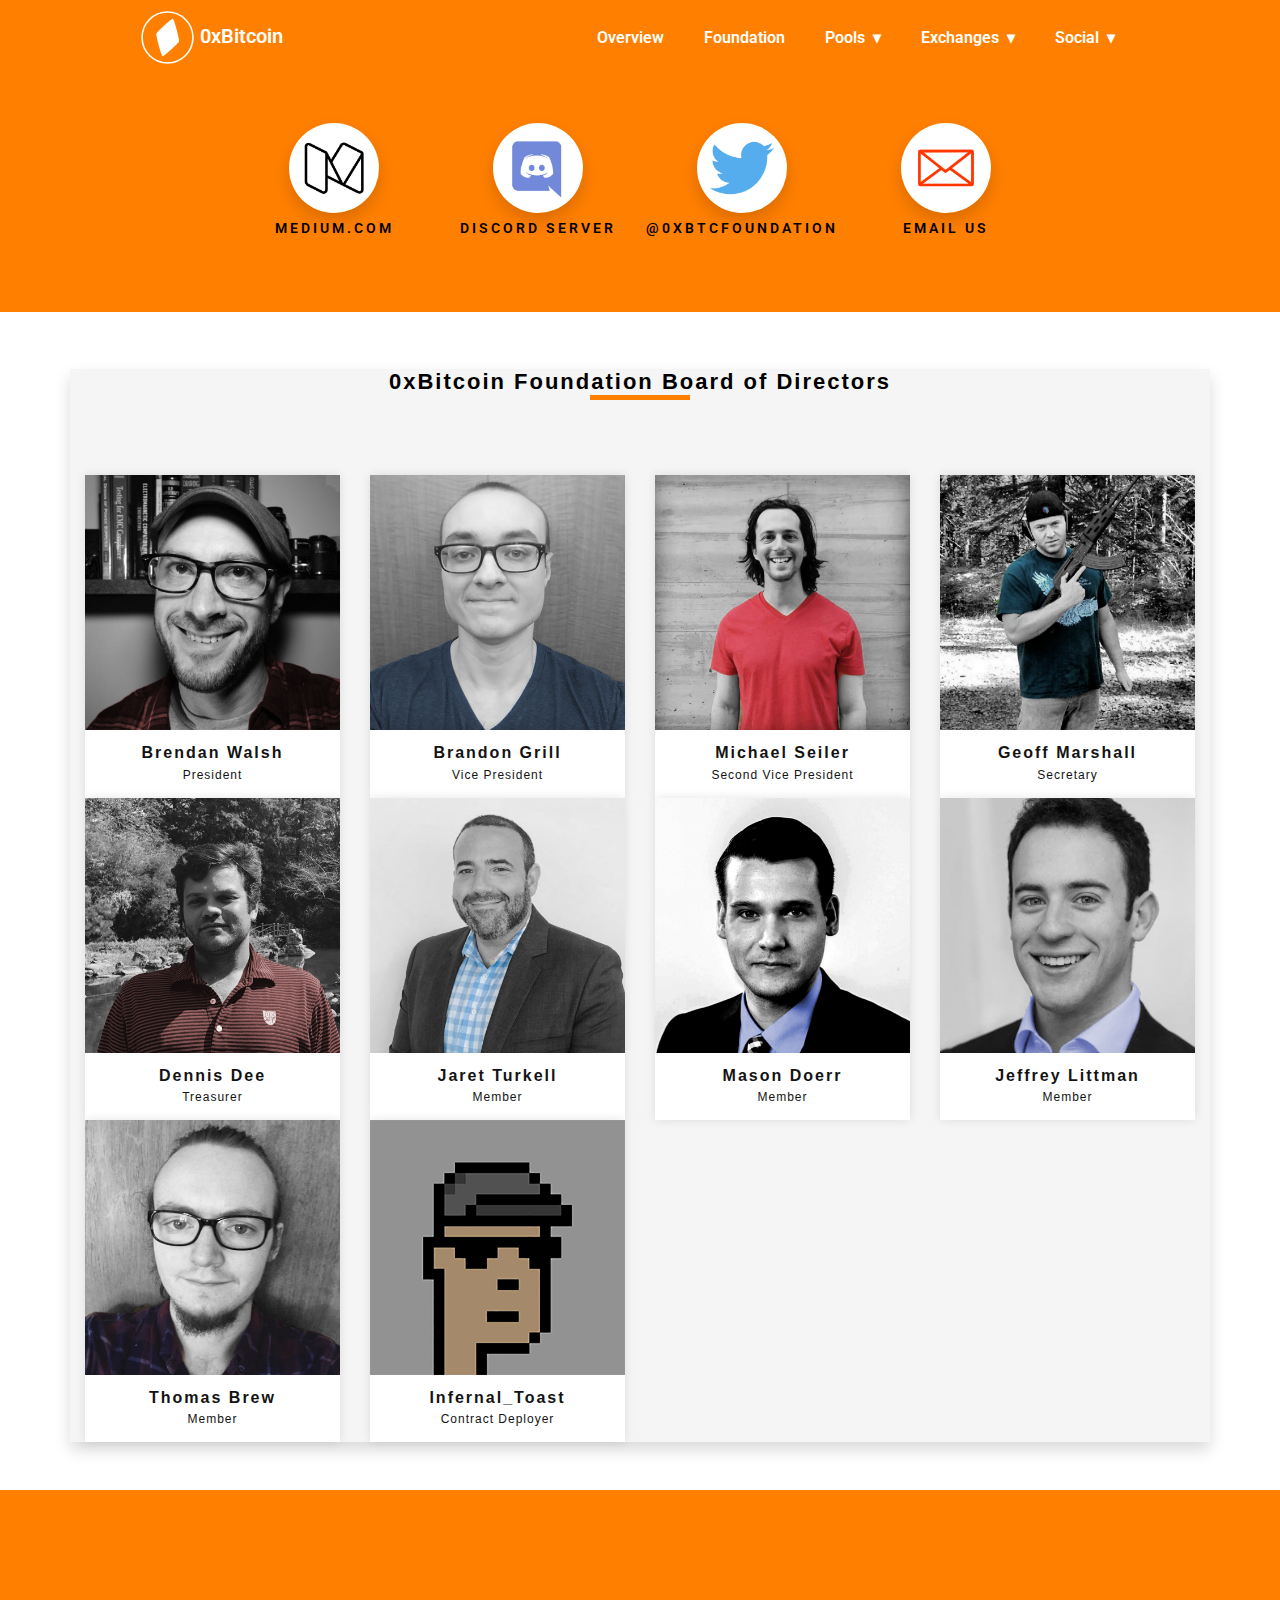
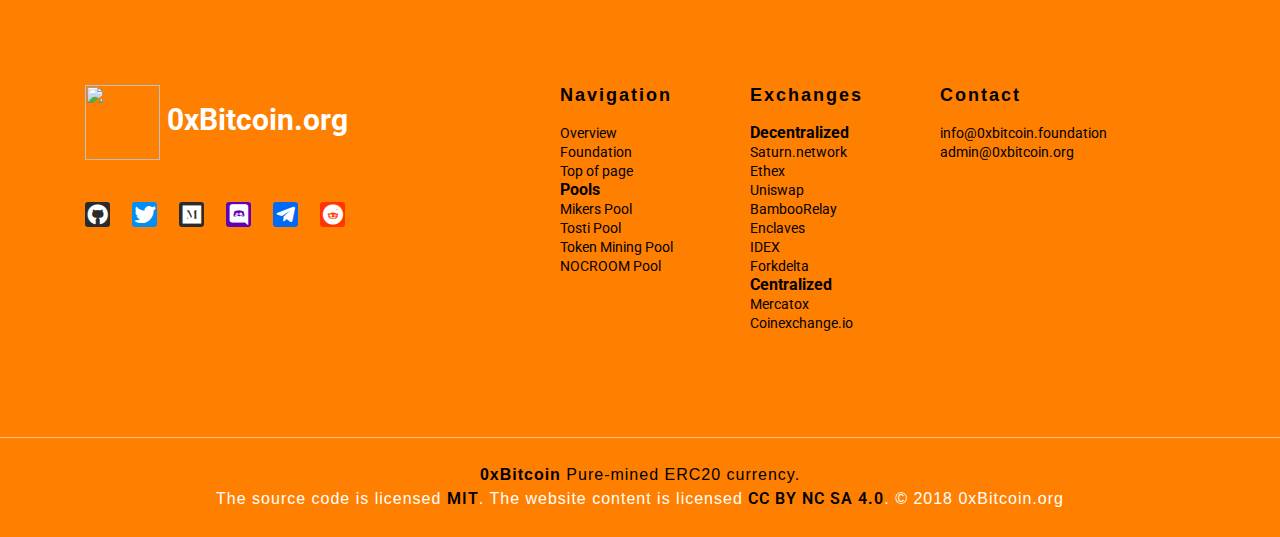
==== commit 08f9d1f4: "added whateverorgin.org" ====
--- a/foundation/index.html
+++ b/foundation/index.html
@@ -40,7 +40,7 @@
 	<script src="https://code.jquery.com/jquery-3.3.1.slim.min.js" integrity="sha384-q8i/X+965DzO0rT7abK41JStQIAqVgRVzpbzo5smXKp4YfRvH+8abtTE1Pi6jizo" crossorigin="anonymous"></script>
 <script src="https://cdnjs.cloudflare.com/ajax/libs/popper.js/1.14.6/umd/popper.min.js" integrity="sha384-wHAiFfRlMFy6i5SRaxvfOCifBUQy1xHdJ/yoi7FRNXMRBu5WHdZYu1hA6ZOblgut" crossorigin="anonymous"></script>
 
-<link href="/app/assets/main.b33bb3ab77985bd2feeb.css" rel="stylesheet"></head>
+<link href="/app/assets/main.9518020c2c0302547a4b.css" rel="stylesheet"></head>
 
 <body class="body-class">
 	<!--Start Preloader-->
@@ -1461,7 +1461,7 @@
 					<div class="box">
 						<div class="logo">
 							<a href="#">
-								<img width=75 height=75 src="../app/assets/img/logo.png"> 0xBitcoin.org
+								<img width=75 height=75 src="app/assets/img/logo.png"> 0xBitcoin.org
 							</a>
 						</div>
 
@@ -1626,4 +1626,4 @@
 
 
 
-<script type="text/javascript" src="/main.b33bb3ab77985bd2feeb.js"></script></body>
+<script type="text/javascript" src="/main.9518020c2c0302547a4b.js"></script></body>
--- a/app/assets/main.9518020c2c0302547a4b.css
+++ b/app/assets/main.9518020c2c0302547a4b.css
@@ -0,0 +1,20004 @@
+@import url(https://fonts.googleapis.com/css?family=Roboto:400,500,700);@charset "UTF-8";
+/*!
+ * Bootstrap v4.1.3 (https://getbootstrap.com/)
+ * Copyright 2011-2018 The Bootstrap Authors
+ * Copyright 2011-2018 Twitter, Inc.
+ * Licensed under MIT (https://github.com/twbs/bootstrap/blob/master/LICENSE)
+ */
+:root {
+  --blue:#007bff;
+  --indigo:#6610f2;
+  --purple:#6f42c1;
+  --pink:#e83e8c;
+  --red:#dc3545;
+  --orange:#fd7e14;
+  --yellow:#ffc107;
+  --green:#28a745;
+  --teal:#20c997;
+  --cyan:#17a2b8;
+  --white:#fff;
+  --gray:#6c757d;
+  --gray-dark:#343a40;
+  --primary:#007bff;
+  --secondary:#6c757d;
+  --success:#28a745;
+  --info:#17a2b8;
+  --warning:#ffc107;
+  --danger:#dc3545;
+  --light:#f8f9fa;
+  --dark:#343a40;
+  --breakpoint-xs:0;
+  --breakpoint-sm:576px;
+  --breakpoint-md:768px;
+  --breakpoint-lg:992px;
+  --breakpoint-xl:1200px;
+  --font-family-sans-serif:-apple-system,BlinkMacSystemFont,"Segoe UI",Roboto,"Helvetica Neue",Arial,sans-serif,"Apple Color Emoji","Segoe UI Emoji","Segoe UI Symbol","Noto Color Emoji";
+  --font-family-monospace:SFMono-Regular,Menlo,Monaco,Consolas,"Liberation Mono","Courier New",monospace; }
+
+*, ::after, ::before {
+  box-sizing: border-box; }
+
+html {
+  font-family: sans-serif;
+  line-height: 1.15;
+  -webkit-text-size-adjust: 100%;
+  -ms-text-size-adjust: 100%;
+  -ms-overflow-style: scrollbar;
+  -webkit-tap-highlight-color: transparent; }
+
+@-ms-viewport {
+  width: device-width; }
+
+article, aside, figcaption, figure, footer, header, hgroup, main, nav, section {
+  display: block; }
+
+body {
+  margin: 0;
+  font-family: -apple-system,BlinkMacSystemFont,"Segoe UI",Roboto,"Helvetica Neue",Arial,sans-serif,"Apple Color Emoji","Segoe UI Emoji","Segoe UI Symbol","Noto Color Emoji";
+  font-size: 1rem;
+  font-weight: 400;
+  line-height: 1.5;
+  color: #212529;
+  text-align: left;
+  background-color: #fff; }
+
+[tabindex="-1"]:focus {
+  outline: 0 !important; }
+
+hr {
+  box-sizing: content-box;
+  height: 0;
+  overflow: visible; }
+
+h1, h2, h3, h4, h5, h6 {
+  margin-top: 0;
+  margin-bottom: .5rem; }
+
+p {
+  margin-top: 0;
+  margin-bottom: 1rem; }
+
+abbr[data-original-title], abbr[title] {
+  text-decoration: underline;
+  -webkit-text-decoration: underline dotted;
+  text-decoration: underline dotted;
+  cursor: help;
+  border-bottom: 0; }
+
+address {
+  margin-bottom: 1rem;
+  font-style: normal;
+  line-height: inherit; }
+
+dl, ol, ul {
+  margin-top: 0;
+  margin-bottom: 1rem; }
+
+ol ol, ol ul, ul ol, ul ul {
+  margin-bottom: 0; }
+
+dt {
+  font-weight: 700; }
+
+dd {
+  margin-bottom: .5rem;
+  margin-left: 0; }
+
+blockquote {
+  margin: 0 0 1rem; }
+
+dfn {
+  font-style: italic; }
+
+b, strong {
+  font-weight: bolder; }
+
+small {
+  font-size: 80%; }
+
+sub, sup {
+  position: relative;
+  font-size: 75%;
+  line-height: 0;
+  vertical-align: baseline; }
+
+sub {
+  bottom: -.25em; }
+
+sup {
+  top: -.5em; }
+
+a {
+  color: #007bff;
+  text-decoration: none;
+  background-color: transparent;
+  -webkit-text-decoration-skip: objects; }
+
+a:hover {
+  color: #0056b3;
+  text-decoration: underline; }
+
+a:not([href]):not([tabindex]) {
+  color: inherit;
+  text-decoration: none; }
+
+a:not([href]):not([tabindex]):focus, a:not([href]):not([tabindex]):hover {
+  color: inherit;
+  text-decoration: none; }
+
+a:not([href]):not([tabindex]):focus {
+  outline: 0; }
+
+code, kbd, pre, samp {
+  font-family: SFMono-Regular,Menlo,Monaco,Consolas,"Liberation Mono","Courier New",monospace;
+  font-size: 1em; }
+
+pre {
+  margin-top: 0;
+  margin-bottom: 1rem;
+  overflow: auto;
+  -ms-overflow-style: scrollbar; }
+
+figure {
+  margin: 0 0 1rem; }
+
+img {
+  vertical-align: middle;
+  border-style: none; }
+
+svg {
+  overflow: hidden;
+  vertical-align: middle; }
+
+table {
+  border-collapse: collapse; }
+
+caption {
+  padding-top: .75rem;
+  padding-bottom: .75rem;
+  color: #6c757d;
+  text-align: left;
+  caption-side: bottom; }
+
+th {
+  text-align: inherit; }
+
+label {
+  display: inline-block;
+  margin-bottom: .5rem; }
+
+button {
+  border-radius: 0; }
+
+button:focus {
+  outline: 1px dotted;
+  outline: 5px auto -webkit-focus-ring-color; }
+
+button, input, optgroup, select, textarea {
+  margin: 0;
+  font-family: inherit;
+  font-size: inherit;
+  line-height: inherit; }
+
+button, input {
+  overflow: visible; }
+
+button, select {
+  text-transform: none; }
+
+[type=reset], [type=submit], button, html [type=button] {
+  -webkit-appearance: button; }
+
+[type=button]::-moz-focus-inner, [type=reset]::-moz-focus-inner, [type=submit]::-moz-focus-inner, button::-moz-focus-inner {
+  padding: 0;
+  border-style: none; }
+
+input[type=checkbox], input[type=radio] {
+  box-sizing: border-box;
+  padding: 0; }
+
+input[type=date], input[type=datetime-local], input[type=month], input[type=time] {
+  -webkit-appearance: listbox; }
+
+textarea {
+  overflow: auto;
+  resize: vertical; }
+
+fieldset {
+  min-width: 0;
+  padding: 0;
+  margin: 0;
+  border: 0; }
+
+legend {
+  display: block;
+  width: 100%;
+  max-width: 100%;
+  padding: 0;
+  margin-bottom: .5rem;
+  font-size: 1.5rem;
+  line-height: inherit;
+  color: inherit;
+  white-space: normal; }
+
+progress {
+  vertical-align: baseline; }
+
+[type=number]::-webkit-inner-spin-button, [type=number]::-webkit-outer-spin-button {
+  height: auto; }
+
+[type=search] {
+  outline-offset: -2px;
+  -webkit-appearance: none; }
+
+[type=search]::-webkit-search-cancel-button, [type=search]::-webkit-search-decoration {
+  -webkit-appearance: none; }
+
+::-webkit-file-upload-button {
+  font: inherit;
+  -webkit-appearance: button; }
+
+output {
+  display: inline-block; }
+
+summary {
+  display: list-item;
+  cursor: pointer; }
+
+template {
+  display: none; }
+
+[hidden] {
+  display: none !important; }
+
+.h1, .h2, .h3, .h4, .h5, .h6, h1, h2, h3, h4, h5, h6 {
+  margin-bottom: .5rem;
+  font-family: inherit;
+  font-weight: 500;
+  line-height: 1.2;
+  color: inherit; }
+
+.h1, h1 {
+  font-size: 2.5rem; }
+
+.h2, h2 {
+  font-size: 2rem; }
+
+.h3, h3 {
+  font-size: 1.75rem; }
+
+.h4, h4 {
+  font-size: 1.5rem; }
+
+.h5, h5 {
+  font-size: 1.25rem; }
+
+.h6, h6 {
+  font-size: 1rem; }
+
+.lead {
+  font-size: 1.25rem;
+  font-weight: 300; }
+
+.display-1 {
+  font-size: 6rem;
+  font-weight: 300;
+  line-height: 1.2; }
+
+.display-2 {
+  font-size: 5.5rem;
+  font-weight: 300;
+  line-height: 1.2; }
+
+.display-3 {
+  font-size: 4.5rem;
+  font-weight: 300;
+  line-height: 1.2; }
+
+.display-4 {
+  font-size: 3.5rem;
+  font-weight: 300;
+  line-height: 1.2; }
+
+hr {
+  margin-top: 1rem;
+  margin-bottom: 1rem;
+  border: 0;
+  border-top: 1px solid rgba(0, 0, 0, 0.1); }
+
+.small, small {
+  font-size: 80%;
+  font-weight: 400; }
+
+.mark, mark {
+  padding: .2em;
+  background-color: #fcf8e3; }
+
+.list-unstyled {
+  padding-left: 0;
+  list-style: none; }
+
+.list-inline {
+  padding-left: 0;
+  list-style: none; }
+
+.list-inline-item {
+  display: inline-block; }
+
+.list-inline-item:not(:last-child) {
+  margin-right: .5rem; }
+
+.initialism {
+  font-size: 90%;
+  text-transform: uppercase; }
+
+.blockquote {
+  margin-bottom: 1rem;
+  font-size: 1.25rem; }
+
+.blockquote-footer {
+  display: block;
+  font-size: 80%;
+  color: #6c757d; }
+
+.blockquote-footer::before {
+  content: "\2014   \A0"; }
+
+.img-fluid {
+  max-width: 100%;
+  height: auto; }
+
+.img-thumbnail {
+  padding: .25rem;
+  background-color: #fff;
+  border: 1px solid #dee2e6;
+  border-radius: .25rem;
+  max-width: 100%;
+  height: auto; }
+
+.figure {
+  display: inline-block; }
+
+.figure-img {
+  margin-bottom: .5rem;
+  line-height: 1; }
+
+.figure-caption {
+  font-size: 90%;
+  color: #6c757d; }
+
+code {
+  font-size: 87.5%;
+  color: #e83e8c;
+  word-break: break-word; }
+
+a > code {
+  color: inherit; }
+
+kbd {
+  padding: .2rem .4rem;
+  font-size: 87.5%;
+  color: #fff;
+  background-color: #212529;
+  border-radius: .2rem; }
+
+kbd kbd {
+  padding: 0;
+  font-size: 100%;
+  font-weight: 700; }
+
+pre {
+  display: block;
+  font-size: 87.5%;
+  color: #212529; }
+
+pre code {
+  font-size: inherit;
+  color: inherit;
+  word-break: normal; }
+
+.pre-scrollable {
+  max-height: 340px;
+  overflow-y: scroll; }
+
+.container {
+  width: 100%;
+  padding-right: 15px;
+  padding-left: 15px;
+  margin-right: auto;
+  margin-left: auto; }
+
+@media (min-width: 576px) {
+  .container {
+    max-width: 540px; } }
+
+@media (min-width: 768px) {
+  .container {
+    max-width: 720px; } }
+
+@media (min-width: 992px) {
+  .container {
+    max-width: 960px; } }
+
+@media (min-width: 1200px) {
+  .container {
+    max-width: 1140px; } }
+
+.container-fluid {
+  width: 100%;
+  padding-right: 15px;
+  padding-left: 15px;
+  margin-right: auto;
+  margin-left: auto; }
+
+.row {
+  display: -ms-flexbox;
+  display: flex;
+  -ms-flex-wrap: wrap;
+  flex-wrap: wrap;
+  margin-right: -15px;
+  margin-left: -15px; }
+
+.no-gutters {
+  margin-right: 0;
+  margin-left: 0; }
+
+.no-gutters > .col, .no-gutters > [class*=col-] {
+  padding-right: 0;
+  padding-left: 0; }
+
+.col, .col-1, .col-10, .col-11, .col-12, .col-2, .col-3, .col-4, .col-5, .col-6, .col-7, .col-8, .col-9, .col-auto, .col-lg, .col-lg-1, .col-lg-10, .col-lg-11, .col-lg-12, .col-lg-2, .col-lg-3, .col-lg-4, .col-lg-5, .col-lg-6, .col-lg-7, .col-lg-8, .col-lg-9, .col-lg-auto, .col-md, .col-md-1, .col-md-10, .col-md-11, .col-md-12, .col-md-2, .col-md-3, .col-md-4, .col-md-5, .col-md-6, .col-md-7, .col-md-8, .col-md-9, .col-md-auto, .col-sm, .col-sm-1, .col-sm-10, .col-sm-11, .col-sm-12, .col-sm-2, .col-sm-3, .col-sm-4, .col-sm-5, .col-sm-6, .col-sm-7, .col-sm-8, .col-sm-9, .col-sm-auto, .col-xl, .col-xl-1, .col-xl-10, .col-xl-11, .col-xl-12, .col-xl-2, .col-xl-3, .col-xl-4, .col-xl-5, .col-xl-6, .col-xl-7, .col-xl-8, .col-xl-9, .col-xl-auto {
+  position: relative;
+  width: 100%;
+  min-height: 1px;
+  padding-right: 15px;
+  padding-left: 15px; }
+
+.col {
+  -ms-flex-preferred-size: 0;
+  flex-basis: 0;
+  -ms-flex-positive: 1;
+  flex-grow: 1;
+  max-width: 100%; }
+
+.col-auto {
+  -ms-flex: 0 0 auto;
+  flex: 0 0 auto;
+  width: auto;
+  max-width: none; }
+
+.col-1 {
+  -ms-flex: 0 0 8.333333%;
+  flex: 0 0 8.333333%;
+  max-width: 8.333333%; }
+
+.col-2 {
+  -ms-flex: 0 0 16.666667%;
+  flex: 0 0 16.666667%;
+  max-width: 16.666667%; }
+
+.col-3 {
+  -ms-flex: 0 0 25%;
+  flex: 0 0 25%;
+  max-width: 25%; }
+
+.col-4 {
+  -ms-flex: 0 0 33.333333%;
+  flex: 0 0 33.333333%;
+  max-width: 33.333333%; }
+
+.col-5 {
+  -ms-flex: 0 0 41.666667%;
+  flex: 0 0 41.666667%;
+  max-width: 41.666667%; }
+
+.col-6 {
+  -ms-flex: 0 0 50%;
+  flex: 0 0 50%;
+  max-width: 50%; }
+
+.col-7 {
+  -ms-flex: 0 0 58.333333%;
+  flex: 0 0 58.333333%;
+  max-width: 58.333333%; }
+
+.col-8 {
+  -ms-flex: 0 0 66.666667%;
+  flex: 0 0 66.666667%;
+  max-width: 66.666667%; }
+
+.col-9 {
+  -ms-flex: 0 0 75%;
+  flex: 0 0 75%;
+  max-width: 75%; }
+
+.col-10 {
+  -ms-flex: 0 0 83.333333%;
+  flex: 0 0 83.333333%;
+  max-width: 83.333333%; }
+
+.col-11 {
+  -ms-flex: 0 0 91.666667%;
+  flex: 0 0 91.666667%;
+  max-width: 91.666667%; }
+
+.col-12 {
+  -ms-flex: 0 0 100%;
+  flex: 0 0 100%;
+  max-width: 100%; }
+
+.order-first {
+  -ms-flex-order: -1;
+  order: -1; }
+
+.order-last {
+  -ms-flex-order: 13;
+  order: 13; }
+
+.order-0 {
+  -ms-flex-order: 0;
+  order: 0; }
+
+.order-1 {
+  -ms-flex-order: 1;
+  order: 1; }
+
+.order-2 {
+  -ms-flex-order: 2;
+  order: 2; }
+
+.order-3 {
+  -ms-flex-order: 3;
+  order: 3; }
+
+.order-4 {
+  -ms-flex-order: 4;
+  order: 4; }
+
+.order-5 {
+  -ms-flex-order: 5;
+  order: 5; }
+
+.order-6 {
+  -ms-flex-order: 6;
+  order: 6; }
+
+.order-7 {
+  -ms-flex-order: 7;
+  order: 7; }
+
+.order-8 {
+  -ms-flex-order: 8;
+  order: 8; }
+
+.order-9 {
+  -ms-flex-order: 9;
+  order: 9; }
+
+.order-10 {
+  -ms-flex-order: 10;
+  order: 10; }
+
+.order-11 {
+  -ms-flex-order: 11;
+  order: 11; }
+
+.order-12 {
+  -ms-flex-order: 12;
+  order: 12; }
+
+.offset-1 {
+  margin-left: 8.333333%; }
+
+.offset-2 {
+  margin-left: 16.666667%; }
+
+.offset-3 {
+  margin-left: 25%; }
+
+.offset-4 {
+  margin-left: 33.333333%; }
+
+.offset-5 {
+  margin-left: 41.666667%; }
+
+.offset-6 {
+  margin-left: 50%; }
+
+.offset-7 {
+  margin-left: 58.333333%; }
+
+.offset-8 {
+  margin-left: 66.666667%; }
+
+.offset-9 {
+  margin-left: 75%; }
+
+.offset-10 {
+  margin-left: 83.333333%; }
+
+.offset-11 {
+  margin-left: 91.666667%; }
+
+@media (min-width: 576px) {
+  .col-sm {
+    -ms-flex-preferred-size: 0;
+    flex-basis: 0;
+    -ms-flex-positive: 1;
+    flex-grow: 1;
+    max-width: 100%; }
+  .col-sm-auto {
+    -ms-flex: 0 0 auto;
+    flex: 0 0 auto;
+    width: auto;
+    max-width: none; }
+  .col-sm-1 {
+    -ms-flex: 0 0 8.333333%;
+    flex: 0 0 8.333333%;
+    max-width: 8.333333%; }
+  .col-sm-2 {
+    -ms-flex: 0 0 16.666667%;
+    flex: 0 0 16.666667%;
+    max-width: 16.666667%; }
+  .col-sm-3 {
+    -ms-flex: 0 0 25%;
+    flex: 0 0 25%;
+    max-width: 25%; }
+  .col-sm-4 {
+    -ms-flex: 0 0 33.333333%;
+    flex: 0 0 33.333333%;
+    max-width: 33.333333%; }
+  .col-sm-5 {
+    -ms-flex: 0 0 41.666667%;
+    flex: 0 0 41.666667%;
+    max-width: 41.666667%; }
+  .col-sm-6 {
+    -ms-flex: 0 0 50%;
+    flex: 0 0 50%;
+    max-width: 50%; }
+  .col-sm-7 {
+    -ms-flex: 0 0 58.333333%;
+    flex: 0 0 58.333333%;
+    max-width: 58.333333%; }
+  .col-sm-8 {
+    -ms-flex: 0 0 66.666667%;
+    flex: 0 0 66.666667%;
+    max-width: 66.666667%; }
+  .col-sm-9 {
+    -ms-flex: 0 0 75%;
+    flex: 0 0 75%;
+    max-width: 75%; }
+  .col-sm-10 {
+    -ms-flex: 0 0 83.333333%;
+    flex: 0 0 83.333333%;
+    max-width: 83.333333%; }
+  .col-sm-11 {
+    -ms-flex: 0 0 91.666667%;
+    flex: 0 0 91.666667%;
+    max-width: 91.666667%; }
+  .col-sm-12 {
+    -ms-flex: 0 0 100%;
+    flex: 0 0 100%;
+    max-width: 100%; }
+  .order-sm-first {
+    -ms-flex-order: -1;
+    order: -1; }
+  .order-sm-last {
+    -ms-flex-order: 13;
+    order: 13; }
+  .order-sm-0 {
+    -ms-flex-order: 0;
+    order: 0; }
+  .order-sm-1 {
+    -ms-flex-order: 1;
+    order: 1; }
+  .order-sm-2 {
+    -ms-flex-order: 2;
+    order: 2; }
+  .order-sm-3 {
+    -ms-flex-order: 3;
+    order: 3; }
+  .order-sm-4 {
+    -ms-flex-order: 4;
+    order: 4; }
+  .order-sm-5 {
+    -ms-flex-order: 5;
+    order: 5; }
+  .order-sm-6 {
+    -ms-flex-order: 6;
+    order: 6; }
+  .order-sm-7 {
+    -ms-flex-order: 7;
+    order: 7; }
+  .order-sm-8 {
+    -ms-flex-order: 8;
+    order: 8; }
+  .order-sm-9 {
+    -ms-flex-order: 9;
+    order: 9; }
+  .order-sm-10 {
+    -ms-flex-order: 10;
+    order: 10; }
+  .order-sm-11 {
+    -ms-flex-order: 11;
+    order: 11; }
+  .order-sm-12 {
+    -ms-flex-order: 12;
+    order: 12; }
+  .offset-sm-0 {
+    margin-left: 0; }
+  .offset-sm-1 {
+    margin-left: 8.333333%; }
+  .offset-sm-2 {
+    margin-left: 16.666667%; }
+  .offset-sm-3 {
+    margin-left: 25%; }
+  .offset-sm-4 {
+    margin-left: 33.333333%; }
+  .offset-sm-5 {
+    margin-left: 41.666667%; }
+  .offset-sm-6 {
+    margin-left: 50%; }
+  .offset-sm-7 {
+    margin-left: 58.333333%; }
+  .offset-sm-8 {
+    margin-left: 66.666667%; }
+  .offset-sm-9 {
+    margin-left: 75%; }
+  .offset-sm-10 {
+    margin-left: 83.333333%; }
+  .offset-sm-11 {
+    margin-left: 91.666667%; } }
+
+@media (min-width: 768px) {
+  .col-md {
+    -ms-flex-preferred-size: 0;
+    flex-basis: 0;
+    -ms-flex-positive: 1;
+    flex-grow: 1;
+    max-width: 100%; }
+  .col-md-auto {
+    -ms-flex: 0 0 auto;
+    flex: 0 0 auto;
+    width: auto;
+    max-width: none; }
+  .col-md-1 {
+    -ms-flex: 0 0 8.333333%;
+    flex: 0 0 8.333333%;
+    max-width: 8.333333%; }
+  .col-md-2 {
+    -ms-flex: 0 0 16.666667%;
+    flex: 0 0 16.666667%;
+    max-width: 16.666667%; }
+  .col-md-3 {
+    -ms-flex: 0 0 25%;
+    flex: 0 0 25%;
+    max-width: 25%; }
+  .col-md-4 {
+    -ms-flex: 0 0 33.333333%;
+    flex: 0 0 33.333333%;
+    max-width: 33.333333%; }
+  .col-md-5 {
+    -ms-flex: 0 0 41.666667%;
+    flex: 0 0 41.666667%;
+    max-width: 41.666667%; }
+  .col-md-6 {
+    -ms-flex: 0 0 50%;
+    flex: 0 0 50%;
+    max-width: 50%; }
+  .col-md-7 {
+    -ms-flex: 0 0 58.333333%;
+    flex: 0 0 58.333333%;
+    max-width: 58.333333%; }
+  .col-md-8 {
+    -ms-flex: 0 0 66.666667%;
+    flex: 0 0 66.666667%;
+    max-width: 66.666667%; }
+  .col-md-9 {
+    -ms-flex: 0 0 75%;
+    flex: 0 0 75%;
+    max-width: 75%; }
+  .col-md-10 {
+    -ms-flex: 0 0 83.333333%;
+    flex: 0 0 83.333333%;
+    max-width: 83.333333%; }
+  .col-md-11 {
+    -ms-flex: 0 0 91.666667%;
+    flex: 0 0 91.666667%;
+    max-width: 91.666667%; }
+  .col-md-12 {
+    -ms-flex: 0 0 100%;
+    flex: 0 0 100%;
+    max-width: 100%; }
+  .order-md-first {
+    -ms-flex-order: -1;
+    order: -1; }
+  .order-md-last {
+    -ms-flex-order: 13;
+    order: 13; }
+  .order-md-0 {
+    -ms-flex-order: 0;
+    order: 0; }
+  .order-md-1 {
+    -ms-flex-order: 1;
+    order: 1; }
+  .order-md-2 {
+    -ms-flex-order: 2;
+    order: 2; }
+  .order-md-3 {
+    -ms-flex-order: 3;
+    order: 3; }
+  .order-md-4 {
+    -ms-flex-order: 4;
+    order: 4; }
+  .order-md-5 {
+    -ms-flex-order: 5;
+    order: 5; }
+  .order-md-6 {
+    -ms-flex-order: 6;
+    order: 6; }
+  .order-md-7 {
+    -ms-flex-order: 7;
+    order: 7; }
+  .order-md-8 {
+    -ms-flex-order: 8;
+    order: 8; }
+  .order-md-9 {
+    -ms-flex-order: 9;
+    order: 9; }
+  .order-md-10 {
+    -ms-flex-order: 10;
+    order: 10; }
+  .order-md-11 {
+    -ms-flex-order: 11;
+    order: 11; }
+  .order-md-12 {
+    -ms-flex-order: 12;
+    order: 12; }
+  .offset-md-0 {
+    margin-left: 0; }
+  .offset-md-1 {
+    margin-left: 8.333333%; }
+  .offset-md-2 {
+    margin-left: 16.666667%; }
+  .offset-md-3 {
+    margin-left: 25%; }
+  .offset-md-4 {
+    margin-left: 33.333333%; }
+  .offset-md-5 {
+    margin-left: 41.666667%; }
+  .offset-md-6 {
+    margin-left: 50%; }
+  .offset-md-7 {
+    margin-left: 58.333333%; }
+  .offset-md-8 {
+    margin-left: 66.666667%; }
+  .offset-md-9 {
+    margin-left: 75%; }
+  .offset-md-10 {
+    margin-left: 83.333333%; }
+  .offset-md-11 {
+    margin-left: 91.666667%; } }
+
+@media (min-width: 992px) {
+  .col-lg {
+    -ms-flex-preferred-size: 0;
+    flex-basis: 0;
+    -ms-flex-positive: 1;
+    flex-grow: 1;
+    max-width: 100%; }
+  .col-lg-auto {
+    -ms-flex: 0 0 auto;
+    flex: 0 0 auto;
+    width: auto;
+    max-width: none; }
+  .col-lg-1 {
+    -ms-flex: 0 0 8.333333%;
+    flex: 0 0 8.333333%;
+    max-width: 8.333333%; }
+  .col-lg-2 {
+    -ms-flex: 0 0 16.666667%;
+    flex: 0 0 16.666667%;
+    max-width: 16.666667%; }
+  .col-lg-3 {
+    -ms-flex: 0 0 25%;
+    flex: 0 0 25%;
+    max-width: 25%; }
+  .col-lg-4 {
+    -ms-flex: 0 0 33.333333%;
+    flex: 0 0 33.333333%;
+    max-width: 33.333333%; }
+  .col-lg-5 {
+    -ms-flex: 0 0 41.666667%;
+    flex: 0 0 41.666667%;
+    max-width: 41.666667%; }
+  .col-lg-6 {
+    -ms-flex: 0 0 50%;
+    flex: 0 0 50%;
+    max-width: 50%; }
+  .col-lg-7 {
+    -ms-flex: 0 0 58.333333%;
+    flex: 0 0 58.333333%;
+    max-width: 58.333333%; }
+  .col-lg-8 {
+    -ms-flex: 0 0 66.666667%;
+    flex: 0 0 66.666667%;
+    max-width: 66.666667%; }
+  .col-lg-9 {
+    -ms-flex: 0 0 75%;
+    flex: 0 0 75%;
+    max-width: 75%; }
+  .col-lg-10 {
+    -ms-flex: 0 0 83.333333%;
+    flex: 0 0 83.333333%;
+    max-width: 83.333333%; }
+  .col-lg-11 {
+    -ms-flex: 0 0 91.666667%;
+    flex: 0 0 91.666667%;
+    max-width: 91.666667%; }
+  .col-lg-12 {
+    -ms-flex: 0 0 100%;
+    flex: 0 0 100%;
+    max-width: 100%; }
+  .order-lg-first {
+    -ms-flex-order: -1;
+    order: -1; }
+  .order-lg-last {
+    -ms-flex-order: 13;
+    order: 13; }
+  .order-lg-0 {
+    -ms-flex-order: 0;
+    order: 0; }
+  .order-lg-1 {
+    -ms-flex-order: 1;
+    order: 1; }
+  .order-lg-2 {
+    -ms-flex-order: 2;
+    order: 2; }
+  .order-lg-3 {
+    -ms-flex-order: 3;
+    order: 3; }
+  .order-lg-4 {
+    -ms-flex-order: 4;
+    order: 4; }
+  .order-lg-5 {
+    -ms-flex-order: 5;
+    order: 5; }
+  .order-lg-6 {
+    -ms-flex-order: 6;
+    order: 6; }
+  .order-lg-7 {
+    -ms-flex-order: 7;
+    order: 7; }
+  .order-lg-8 {
+    -ms-flex-order: 8;
+    order: 8; }
+  .order-lg-9 {
+    -ms-flex-order: 9;
+    order: 9; }
+  .order-lg-10 {
+    -ms-flex-order: 10;
+    order: 10; }
+  .order-lg-11 {
+    -ms-flex-order: 11;
+    order: 11; }
+  .order-lg-12 {
+    -ms-flex-order: 12;
+    order: 12; }
+  .offset-lg-0 {
+    margin-left: 0; }
+  .offset-lg-1 {
+    margin-left: 8.333333%; }
+  .offset-lg-2 {
+    margin-left: 16.666667%; }
+  .offset-lg-3 {
+    margin-left: 25%; }
+  .offset-lg-4 {
+    margin-left: 33.333333%; }
+  .offset-lg-5 {
+    margin-left: 41.666667%; }
+  .offset-lg-6 {
+    margin-left: 50%; }
+  .offset-lg-7 {
+    margin-left: 58.333333%; }
+  .offset-lg-8 {
+    margin-left: 66.666667%; }
+  .offset-lg-9 {
+    margin-left: 75%; }
+  .offset-lg-10 {
+    margin-left: 83.333333%; }
+  .offset-lg-11 {
+    margin-left: 91.666667%; } }
+
+@media (min-width: 1200px) {
+  .col-xl {
+    -ms-flex-preferred-size: 0;
+    flex-basis: 0;
+    -ms-flex-positive: 1;
+    flex-grow: 1;
+    max-width: 100%; }
+  .col-xl-auto {
+    -ms-flex: 0 0 auto;
+    flex: 0 0 auto;
+    width: auto;
+    max-width: none; }
+  .col-xl-1 {
+    -ms-flex: 0 0 8.333333%;
+    flex: 0 0 8.333333%;
+    max-width: 8.333333%; }
+  .col-xl-2 {
+    -ms-flex: 0 0 16.666667%;
+    flex: 0 0 16.666667%;
+    max-width: 16.666667%; }
+  .col-xl-3 {
+    -ms-flex: 0 0 25%;
+    flex: 0 0 25%;
+    max-width: 25%; }
+  .col-xl-4 {
+    -ms-flex: 0 0 33.333333%;
+    flex: 0 0 33.333333%;
+    max-width: 33.333333%; }
+  .col-xl-5 {
+    -ms-flex: 0 0 41.666667%;
+    flex: 0 0 41.666667%;
+    max-width: 41.666667%; }
+  .col-xl-6 {
+    -ms-flex: 0 0 50%;
+    flex: 0 0 50%;
+    max-width: 50%; }
+  .col-xl-7 {
+    -ms-flex: 0 0 58.333333%;
+    flex: 0 0 58.333333%;
+    max-width: 58.333333%; }
+  .col-xl-8 {
+    -ms-flex: 0 0 66.666667%;
+    flex: 0 0 66.666667%;
+    max-width: 66.666667%; }
+  .col-xl-9 {
+    -ms-flex: 0 0 75%;
+    flex: 0 0 75%;
+    max-width: 75%; }
+  .col-xl-10 {
+    -ms-flex: 0 0 83.333333%;
+    flex: 0 0 83.333333%;
+    max-width: 83.333333%; }
+  .col-xl-11 {
+    -ms-flex: 0 0 91.666667%;
+    flex: 0 0 91.666667%;
+    max-width: 91.666667%; }
+  .col-xl-12 {
+    -ms-flex: 0 0 100%;
+    flex: 0 0 100%;
+    max-width: 100%; }
+  .order-xl-first {
+    -ms-flex-order: -1;
+    order: -1; }
+  .order-xl-last {
+    -ms-flex-order: 13;
+    order: 13; }
+  .order-xl-0 {
+    -ms-flex-order: 0;
+    order: 0; }
+  .order-xl-1 {
+    -ms-flex-order: 1;
+    order: 1; }
+  .order-xl-2 {
+    -ms-flex-order: 2;
+    order: 2; }
+  .order-xl-3 {
+    -ms-flex-order: 3;
+    order: 3; }
+  .order-xl-4 {
+    -ms-flex-order: 4;
+    order: 4; }
+  .order-xl-5 {
+    -ms-flex-order: 5;
+    order: 5; }
+  .order-xl-6 {
+    -ms-flex-order: 6;
+    order: 6; }
+  .order-xl-7 {
+    -ms-flex-order: 7;
+    order: 7; }
+  .order-xl-8 {
+    -ms-flex-order: 8;
+    order: 8; }
+  .order-xl-9 {
+    -ms-flex-order: 9;
+    order: 9; }
+  .order-xl-10 {
+    -ms-flex-order: 10;
+    order: 10; }
+  .order-xl-11 {
+    -ms-flex-order: 11;
+    order: 11; }
+  .order-xl-12 {
+    -ms-flex-order: 12;
+    order: 12; }
+  .offset-xl-0 {
+    margin-left: 0; }
+  .offset-xl-1 {
+    margin-left: 8.333333%; }
+  .offset-xl-2 {
+    margin-left: 16.666667%; }
+  .offset-xl-3 {
+    margin-left: 25%; }
+  .offset-xl-4 {
+    margin-left: 33.333333%; }
+  .offset-xl-5 {
+    margin-left: 41.666667%; }
+  .offset-xl-6 {
+    margin-left: 50%; }
+  .offset-xl-7 {
+    margin-left: 58.333333%; }
+  .offset-xl-8 {
+    margin-left: 66.666667%; }
+  .offset-xl-9 {
+    margin-left: 75%; }
+  .offset-xl-10 {
+    margin-left: 83.333333%; }
+  .offset-xl-11 {
+    margin-left: 91.666667%; } }
+
+.table {
+  width: 100%;
+  margin-bottom: 1rem;
+  background-color: transparent; }
+
+.table td, .table th {
+  padding: .75rem;
+  vertical-align: top;
+  border-top: 1px solid #dee2e6; }
+
+.table thead th {
+  vertical-align: bottom;
+  border-bottom: 2px solid #dee2e6; }
+
+.table tbody + tbody {
+  border-top: 2px solid #dee2e6; }
+
+.table .table {
+  background-color: #fff; }
+
+.table-sm td, .table-sm th {
+  padding: .3rem; }
+
+.table-bordered {
+  border: 1px solid #dee2e6; }
+
+.table-bordered td, .table-bordered th {
+  border: 1px solid #dee2e6; }
+
+.table-bordered thead td, .table-bordered thead th {
+  border-bottom-width: 2px; }
+
+.table-borderless tbody + tbody, .table-borderless td, .table-borderless th, .table-borderless thead th {
+  border: 0; }
+
+.table-striped tbody tr:nth-of-type(odd) {
+  background-color: rgba(0, 0, 0, 0.05); }
+
+.table-hover tbody tr:hover {
+  background-color: rgba(0, 0, 0, 0.075); }
+
+.table-primary, .table-primary > td, .table-primary > th {
+  background-color: #b8daff; }
+
+.table-hover .table-primary:hover {
+  background-color: #9fcdff; }
+
+.table-hover .table-primary:hover > td, .table-hover .table-primary:hover > th {
+  background-color: #9fcdff; }
+
+.table-secondary, .table-secondary > td, .table-secondary > th {
+  background-color: #d6d8db; }
+
+.table-hover .table-secondary:hover {
+  background-color: #c8cbcf; }
+
+.table-hover .table-secondary:hover > td, .table-hover .table-secondary:hover > th {
+  background-color: #c8cbcf; }
+
+.table-success, .table-success > td, .table-success > th {
+  background-color: #c3e6cb; }
+
+.table-hover .table-success:hover {
+  background-color: #b1dfbb; }
+
+.table-hover .table-success:hover > td, .table-hover .table-success:hover > th {
+  background-color: #b1dfbb; }
+
+.table-info, .table-info > td, .table-info > th {
+  background-color: #bee5eb; }
+
+.table-hover .table-info:hover {
+  background-color: #abdde5; }
+
+.table-hover .table-info:hover > td, .table-hover .table-info:hover > th {
+  background-color: #abdde5; }
+
+.table-warning, .table-warning > td, .table-warning > th {
+  background-color: #ffeeba; }
+
+.table-hover .table-warning:hover {
+  background-color: #ffe8a1; }
+
+.table-hover .table-warning:hover > td, .table-hover .table-warning:hover > th {
+  background-color: #ffe8a1; }
+
+.table-danger, .table-danger > td, .table-danger > th {
+  background-color: #f5c6cb; }
+
+.table-hover .table-danger:hover {
+  background-color: #f1b0b7; }
+
+.table-hover .table-danger:hover > td, .table-hover .table-danger:hover > th {
+  background-color: #f1b0b7; }
+
+.table-light, .table-light > td, .table-light > th {
+  background-color: #fdfdfe; }
+
+.table-hover .table-light:hover {
+  background-color: #ececf6; }
+
+.table-hover .table-light:hover > td, .table-hover .table-light:hover > th {
+  background-color: #ececf6; }
+
+.table-dark, .table-dark > td, .table-dark > th {
+  background-color: #c6c8ca; }
+
+.table-hover .table-dark:hover {
+  background-color: #b9bbbe; }
+
+.table-hover .table-dark:hover > td, .table-hover .table-dark:hover > th {
+  background-color: #b9bbbe; }
+
+.table-active, .table-active > td, .table-active > th {
+  background-color: rgba(0, 0, 0, 0.075); }
+
+.table-hover .table-active:hover {
+  background-color: rgba(0, 0, 0, 0.075); }
+
+.table-hover .table-active:hover > td, .table-hover .table-active:hover > th {
+  background-color: rgba(0, 0, 0, 0.075); }
+
+.table .thead-dark th {
+  color: #fff;
+  background-color: #212529;
+  border-color: #32383e; }
+
+.table .thead-light th {
+  color: #495057;
+  background-color: #e9ecef;
+  border-color: #dee2e6; }
+
+.table-dark {
+  color: #fff;
+  background-color: #212529; }
+
+.table-dark td, .table-dark th, .table-dark thead th {
+  border-color: #32383e; }
+
+.table-dark.table-bordered {
+  border: 0; }
+
+.table-dark.table-striped tbody tr:nth-of-type(odd) {
+  background-color: rgba(255, 255, 255, 0.05); }
+
+.table-dark.table-hover tbody tr:hover {
+  background-color: rgba(255, 255, 255, 0.075); }
+
+@media (max-width: 575.98px) {
+  .table-responsive-sm {
+    display: block;
+    width: 100%;
+    overflow-x: auto;
+    -webkit-overflow-scrolling: touch;
+    -ms-overflow-style: -ms-autohiding-scrollbar; }
+  .table-responsive-sm > .table-bordered {
+    border: 0; } }
+
+@media (max-width: 767.98px) {
+  .table-responsive-md {
+    display: block;
+    width: 100%;
+    overflow-x: auto;
+    -webkit-overflow-scrolling: touch;
+    -ms-overflow-style: -ms-autohiding-scrollbar; }
+  .table-responsive-md > .table-bordered {
+    border: 0; } }
+
+@media (max-width: 991.98px) {
+  .table-responsive-lg {
+    display: block;
+    width: 100%;
+    overflow-x: auto;
+    -webkit-overflow-scrolling: touch;
+    -ms-overflow-style: -ms-autohiding-scrollbar; }
+  .table-responsive-lg > .table-bordered {
+    border: 0; } }
+
+@media (max-width: 1199.98px) {
+  .table-responsive-xl {
+    display: block;
+    width: 100%;
+    overflow-x: auto;
+    -webkit-overflow-scrolling: touch;
+    -ms-overflow-style: -ms-autohiding-scrollbar; }
+  .table-responsive-xl > .table-bordered {
+    border: 0; } }
+
+.table-responsive {
+  display: block;
+  width: 100%;
+  overflow-x: auto;
+  -webkit-overflow-scrolling: touch;
+  -ms-overflow-style: -ms-autohiding-scrollbar; }
+
+.table-responsive > .table-bordered {
+  border: 0; }
+
+.form-control {
+  display: block;
+  width: 100%;
+  height: calc(2.25rem + 2px);
+  padding: .375rem .75rem;
+  font-size: 1rem;
+  line-height: 1.5;
+  color: #495057;
+  background-color: #fff;
+  background-clip: padding-box;
+  border: 1px solid #ced4da;
+  border-radius: .25rem;
+  transition: border-color .15s ease-in-out,box-shadow .15s ease-in-out; }
+
+@media screen and (prefers-reduced-motion: reduce) {
+  .form-control {
+    transition: none; } }
+
+.form-control::-ms-expand {
+  background-color: transparent;
+  border: 0; }
+
+.form-control:focus {
+  color: #495057;
+  background-color: #fff;
+  border-color: #80bdff;
+  outline: 0;
+  box-shadow: 0 0 0 0.2rem rgba(0, 123, 255, 0.25); }
+
+.form-control::-webkit-input-placeholder {
+  color: #6c757d;
+  opacity: 1; }
+
+.form-control::-moz-placeholder {
+  color: #6c757d;
+  opacity: 1; }
+
+.form-control:-ms-input-placeholder {
+  color: #6c757d;
+  opacity: 1; }
+
+.form-control::-ms-input-placeholder {
+  color: #6c757d;
+  opacity: 1; }
+
+.form-control::placeholder {
+  color: #6c757d;
+  opacity: 1; }
+
+.form-control:disabled, .form-control[readonly] {
+  background-color: #e9ecef;
+  opacity: 1; }
+
+select.form-control:focus::-ms-value {
+  color: #495057;
+  background-color: #fff; }
+
+.form-control-file, .form-control-range {
+  display: block;
+  width: 100%; }
+
+.col-form-label {
+  padding-top: calc(.375rem + 1px);
+  padding-bottom: calc(.375rem + 1px);
+  margin-bottom: 0;
+  font-size: inherit;
+  line-height: 1.5; }
+
+.col-form-label-lg {
+  padding-top: calc(.5rem + 1px);
+  padding-bottom: calc(.5rem + 1px);
+  font-size: 1.25rem;
+  line-height: 1.5; }
+
+.col-form-label-sm {
+  padding-top: calc(.25rem + 1px);
+  padding-bottom: calc(.25rem + 1px);
+  font-size: .875rem;
+  line-height: 1.5; }
+
+.form-control-plaintext {
+  display: block;
+  width: 100%;
+  padding-top: .375rem;
+  padding-bottom: .375rem;
+  margin-bottom: 0;
+  line-height: 1.5;
+  color: #212529;
+  background-color: transparent;
+  border: solid transparent;
+  border-width: 1px 0; }
+
+.form-control-plaintext.form-control-lg, .form-control-plaintext.form-control-sm {
+  padding-right: 0;
+  padding-left: 0; }
+
+.form-control-sm {
+  height: calc(1.8125rem + 2px);
+  padding: .25rem .5rem;
+  font-size: .875rem;
+  line-height: 1.5;
+  border-radius: .2rem; }
+
+.form-control-lg {
+  height: calc(2.875rem + 2px);
+  padding: .5rem 1rem;
+  font-size: 1.25rem;
+  line-height: 1.5;
+  border-radius: .3rem; }
+
+select.form-control[multiple], select.form-control[size] {
+  height: auto; }
+
+textarea.form-control {
+  height: auto; }
+
+.form-group {
+  margin-bottom: 1rem; }
+
+.form-text {
+  display: block;
+  margin-top: .25rem; }
+
+.form-row {
+  display: -ms-flexbox;
+  display: flex;
+  -ms-flex-wrap: wrap;
+  flex-wrap: wrap;
+  margin-right: -5px;
+  margin-left: -5px; }
+
+.form-row > .col, .form-row > [class*=col-] {
+  padding-right: 5px;
+  padding-left: 5px; }
+
+.form-check {
+  position: relative;
+  display: block;
+  padding-left: 1.25rem; }
+
+.form-check-input {
+  position: absolute;
+  margin-top: .3rem;
+  margin-left: -1.25rem; }
+
+.form-check-input:disabled ~ .form-check-label {
+  color: #6c757d; }
+
+.form-check-label {
+  margin-bottom: 0; }
+
+.form-check-inline {
+  display: -ms-inline-flexbox;
+  display: inline-flex;
+  -ms-flex-align: center;
+  align-items: center;
+  padding-left: 0;
+  margin-right: .75rem; }
+
+.form-check-inline .form-check-input {
+  position: static;
+  margin-top: 0;
+  margin-right: .3125rem;
+  margin-left: 0; }
+
+.valid-feedback {
+  display: none;
+  width: 100%;
+  margin-top: .25rem;
+  font-size: 80%;
+  color: #28a745; }
+
+.valid-tooltip {
+  position: absolute;
+  top: 100%;
+  z-index: 5;
+  display: none;
+  max-width: 100%;
+  padding: .25rem .5rem;
+  margin-top: .1rem;
+  font-size: .875rem;
+  line-height: 1.5;
+  color: #fff;
+  background-color: rgba(40, 167, 69, 0.9);
+  border-radius: .25rem; }
+
+.custom-select.is-valid, .form-control.is-valid, .was-validated .custom-select:valid, .was-validated .form-control:valid {
+  border-color: #28a745; }
+
+.custom-select.is-valid:focus, .form-control.is-valid:focus, .was-validated .custom-select:valid:focus, .was-validated .form-control:valid:focus {
+  border-color: #28a745;
+  box-shadow: 0 0 0 0.2rem rgba(40, 167, 69, 0.25); }
+
+.custom-select.is-valid ~ .valid-feedback, .custom-select.is-valid ~ .valid-tooltip, .form-control.is-valid ~ .valid-feedback, .form-control.is-valid ~ .valid-tooltip, .was-validated .custom-select:valid ~ .valid-feedback, .was-validated .custom-select:valid ~ .valid-tooltip, .was-validated .form-control:valid ~ .valid-feedback, .was-validated .form-control:valid ~ .valid-tooltip {
+  display: block; }
+
+.form-control-file.is-valid ~ .valid-feedback, .form-control-file.is-valid ~ .valid-tooltip, .was-validated .form-control-file:valid ~ .valid-feedback, .was-validated .form-control-file:valid ~ .valid-tooltip {
+  display: block; }
+
+.form-check-input.is-valid ~ .form-check-label, .was-validated .form-check-input:valid ~ .form-check-label {
+  color: #28a745; }
+
+.form-check-input.is-valid ~ .valid-feedback, .form-check-input.is-valid ~ .valid-tooltip, .was-validated .form-check-input:valid ~ .valid-feedback, .was-validated .form-check-input:valid ~ .valid-tooltip {
+  display: block; }
+
+.custom-control-input.is-valid ~ .custom-control-label, .was-validated .custom-control-input:valid ~ .custom-control-label {
+  color: #28a745; }
+
+.custom-control-input.is-valid ~ .custom-control-label::before, .was-validated .custom-control-input:valid ~ .custom-control-label::before {
+  background-color: #71dd8a; }
+
+.custom-control-input.is-valid ~ .valid-feedback, .custom-control-input.is-valid ~ .valid-tooltip, .was-validated .custom-control-input:valid ~ .valid-feedback, .was-validated .custom-control-input:valid ~ .valid-tooltip {
+  display: block; }
+
+.custom-control-input.is-valid:checked ~ .custom-control-label::before, .was-validated .custom-control-input:valid:checked ~ .custom-control-label::before {
+  background-color: #34ce57; }
+
+.custom-control-input.is-valid:focus ~ .custom-control-label::before, .was-validated .custom-control-input:valid:focus ~ .custom-control-label::before {
+  box-shadow: 0 0 0 1px #fff, 0 0 0 0.2rem rgba(40, 167, 69, 0.25); }
+
+.custom-file-input.is-valid ~ .custom-file-label, .was-validated .custom-file-input:valid ~ .custom-file-label {
+  border-color: #28a745; }
+
+.custom-file-input.is-valid ~ .custom-file-label::after, .was-validated .custom-file-input:valid ~ .custom-file-label::after {
+  border-color: inherit; }
+
+.custom-file-input.is-valid ~ .valid-feedback, .custom-file-input.is-valid ~ .valid-tooltip, .was-validated .custom-file-input:valid ~ .valid-feedback, .was-validated .custom-file-input:valid ~ .valid-tooltip {
+  display: block; }
+
+.custom-file-input.is-valid:focus ~ .custom-file-label, .was-validated .custom-file-input:valid:focus ~ .custom-file-label {
+  box-shadow: 0 0 0 0.2rem rgba(40, 167, 69, 0.25); }
+
+.invalid-feedback {
+  display: none;
+  width: 100%;
+  margin-top: .25rem;
+  font-size: 80%;
+  color: #dc3545; }
+
+.invalid-tooltip {
+  position: absolute;
+  top: 100%;
+  z-index: 5;
+  display: none;
+  max-width: 100%;
+  padding: .25rem .5rem;
+  margin-top: .1rem;
+  font-size: .875rem;
+  line-height: 1.5;
+  color: #fff;
+  background-color: rgba(220, 53, 69, 0.9);
+  border-radius: .25rem; }
+
+.custom-select.is-invalid, .form-control.is-invalid, .was-validated .custom-select:invalid, .was-validated .form-control:invalid {
+  border-color: #dc3545; }
+
+.custom-select.is-invalid:focus, .form-control.is-invalid:focus, .was-validated .custom-select:invalid:focus, .was-validated .form-control:invalid:focus {
+  border-color: #dc3545;
+  box-shadow: 0 0 0 0.2rem rgba(220, 53, 69, 0.25); }
+
+.custom-select.is-invalid ~ .invalid-feedback, .custom-select.is-invalid ~ .invalid-tooltip, .form-control.is-invalid ~ .invalid-feedback, .form-control.is-invalid ~ .invalid-tooltip, .was-validated .custom-select:invalid ~ .invalid-feedback, .was-validated .custom-select:invalid ~ .invalid-tooltip, .was-validated .form-control:invalid ~ .invalid-feedback, .was-validated .form-control:invalid ~ .invalid-tooltip {
+  display: block; }
+
+.form-control-file.is-invalid ~ .invalid-feedback, .form-control-file.is-invalid ~ .invalid-tooltip, .was-validated .form-control-file:invalid ~ .invalid-feedback, .was-validated .form-control-file:invalid ~ .invalid-tooltip {
+  display: block; }
+
+.form-check-input.is-invalid ~ .form-check-label, .was-validated .form-check-input:invalid ~ .form-check-label {
+  color: #dc3545; }
+
+.form-check-input.is-invalid ~ .invalid-feedback, .form-check-input.is-invalid ~ .invalid-tooltip, .was-validated .form-check-input:invalid ~ .invalid-feedback, .was-validated .form-check-input:invalid ~ .invalid-tooltip {
+  display: block; }
+
+.custom-control-input.is-invalid ~ .custom-control-label, .was-validated .custom-control-input:invalid ~ .custom-control-label {
+  color: #dc3545; }
+
+.custom-control-input.is-invalid ~ .custom-control-label::before, .was-validated .custom-control-input:invalid ~ .custom-control-label::before {
+  background-color: #efa2a9; }
+
+.custom-control-input.is-invalid ~ .invalid-feedback, .custom-control-input.is-invalid ~ .invalid-tooltip, .was-validated .custom-control-input:invalid ~ .invalid-feedback, .was-validated .custom-control-input:invalid ~ .invalid-tooltip {
+  display: block; }
+
+.custom-control-input.is-invalid:checked ~ .custom-control-label::before, .was-validated .custom-control-input:invalid:checked ~ .custom-control-label::before {
+  background-color: #e4606d; }
+
+.custom-control-input.is-invalid:focus ~ .custom-control-label::before, .was-validated .custom-control-input:invalid:focus ~ .custom-control-label::before {
+  box-shadow: 0 0 0 1px #fff, 0 0 0 0.2rem rgba(220, 53, 69, 0.25); }
+
+.custom-file-input.is-invalid ~ .custom-file-label, .was-validated .custom-file-input:invalid ~ .custom-file-label {
+  border-color: #dc3545; }
+
+.custom-file-input.is-invalid ~ .custom-file-label::after, .was-validated .custom-file-input:invalid ~ .custom-file-label::after {
+  border-color: inherit; }
+
+.custom-file-input.is-invalid ~ .invalid-feedback, .custom-file-input.is-invalid ~ .invalid-tooltip, .was-validated .custom-file-input:invalid ~ .invalid-feedback, .was-validated .custom-file-input:invalid ~ .invalid-tooltip {
+  display: block; }
+
+.custom-file-input.is-invalid:focus ~ .custom-file-label, .was-validated .custom-file-input:invalid:focus ~ .custom-file-label {
+  box-shadow: 0 0 0 0.2rem rgba(220, 53, 69, 0.25); }
+
+.form-inline {
+  display: -ms-flexbox;
+  display: flex;
+  -ms-flex-flow: row wrap;
+  flex-flow: row wrap;
+  -ms-flex-align: center;
+  align-items: center; }
+
+.form-inline .form-check {
+  width: 100%; }
+
+@media (min-width: 576px) {
+  .form-inline label {
+    display: -ms-flexbox;
+    display: flex;
+    -ms-flex-align: center;
+    align-items: center;
+    -ms-flex-pack: center;
+    justify-content: center;
+    margin-bottom: 0; }
+  .form-inline .form-group {
+    display: -ms-flexbox;
+    display: flex;
+    -ms-flex: 0 0 auto;
+    flex: 0 0 auto;
+    -ms-flex-flow: row wrap;
+    flex-flow: row wrap;
+    -ms-flex-align: center;
+    align-items: center;
+    margin-bottom: 0; }
+  .form-inline .form-control {
+    display: inline-block;
+    width: auto;
+    vertical-align: middle; }
+  .form-inline .form-control-plaintext {
+    display: inline-block; }
+  .form-inline .custom-select, .form-inline .input-group {
+    width: auto; }
+  .form-inline .form-check {
+    display: -ms-flexbox;
+    display: flex;
+    -ms-flex-align: center;
+    align-items: center;
+    -ms-flex-pack: center;
+    justify-content: center;
+    width: auto;
+    padding-left: 0; }
+  .form-inline .form-check-input {
+    position: relative;
+    margin-top: 0;
+    margin-right: .25rem;
+    margin-left: 0; }
+  .form-inline .custom-control {
+    -ms-flex-align: center;
+    align-items: center;
+    -ms-flex-pack: center;
+    justify-content: center; }
+  .form-inline .custom-control-label {
+    margin-bottom: 0; } }
+
+.btn {
+  display: inline-block;
+  font-weight: 400;
+  text-align: center;
+  white-space: nowrap;
+  vertical-align: middle;
+  -webkit-user-select: none;
+  -moz-user-select: none;
+  -ms-user-select: none;
+  user-select: none;
+  border: 1px solid transparent;
+  padding: .375rem .75rem;
+  font-size: 1rem;
+  line-height: 1.5;
+  border-radius: .25rem;
+  transition: color .15s ease-in-out,background-color .15s ease-in-out,border-color .15s ease-in-out,box-shadow .15s ease-in-out; }
+
+@media screen and (prefers-reduced-motion: reduce) {
+  .btn {
+    transition: none; } }
+
+.btn:focus, .btn:hover {
+  text-decoration: none; }
+
+.btn.focus, .btn:focus {
+  outline: 0;
+  box-shadow: 0 0 0 0.2rem rgba(0, 123, 255, 0.25); }
+
+.btn.disabled, .btn:disabled {
+  opacity: .65; }
+
+.btn:not(:disabled):not(.disabled) {
+  cursor: pointer; }
+
+a.btn.disabled, fieldset:disabled a.btn {
+  pointer-events: none; }
+
+.btn-primary {
+  color: #fff;
+  background-color: #007bff;
+  border-color: #007bff; }
+
+.btn-primary:hover {
+  color: #fff;
+  background-color: #0069d9;
+  border-color: #0062cc; }
+
+.btn-primary.focus, .btn-primary:focus {
+  box-shadow: 0 0 0 0.2rem rgba(0, 123, 255, 0.5); }
+
+.btn-primary.disabled, .btn-primary:disabled {
+  color: #fff;
+  background-color: #007bff;
+  border-color: #007bff; }
+
+.btn-primary:not(:disabled):not(.disabled).active, .btn-primary:not(:disabled):not(.disabled):active, .show > .btn-primary.dropdown-toggle {
+  color: #fff;
+  background-color: #0062cc;
+  border-color: #005cbf; }
+
+.btn-primary:not(:disabled):not(.disabled).active:focus, .btn-primary:not(:disabled):not(.disabled):active:focus, .show > .btn-primary.dropdown-toggle:focus {
+  box-shadow: 0 0 0 0.2rem rgba(0, 123, 255, 0.5); }
+
+.btn-secondary {
+  color: #fff;
+  background-color: #6c757d;
+  border-color: #6c757d; }
+
+.btn-secondary:hover {
+  color: #fff;
+  background-color: #5a6268;
+  border-color: #545b62; }
+
+.btn-secondary.focus, .btn-secondary:focus {
+  box-shadow: 0 0 0 0.2rem rgba(108, 117, 125, 0.5); }
+
+.btn-secondary.disabled, .btn-secondary:disabled {
+  color: #fff;
+  background-color: #6c757d;
+  border-color: #6c757d; }
+
+.btn-secondary:not(:disabled):not(.disabled).active, .btn-secondary:not(:disabled):not(.disabled):active, .show > .btn-secondary.dropdown-toggle {
+  color: #fff;
+  background-color: #545b62;
+  border-color: #4e555b; }
+
+.btn-secondary:not(:disabled):not(.disabled).active:focus, .btn-secondary:not(:disabled):not(.disabled):active:focus, .show > .btn-secondary.dropdown-toggle:focus {
+  box-shadow: 0 0 0 0.2rem rgba(108, 117, 125, 0.5); }
+
+.btn-success {
+  color: #fff;
+  background-color: #28a745;
+  border-color: #28a745; }
+
+.btn-success:hover {
+  color: #fff;
+  background-color: #218838;
+  border-color: #1e7e34; }
+
+.btn-success.focus, .btn-success:focus {
+  box-shadow: 0 0 0 0.2rem rgba(40, 167, 69, 0.5); }
+
+.btn-success.disabled, .btn-success:disabled {
+  color: #fff;
+  background-color: #28a745;
+  border-color: #28a745; }
+
+.btn-success:not(:disabled):not(.disabled).active, .btn-success:not(:disabled):not(.disabled):active, .show > .btn-success.dropdown-toggle {
+  color: #fff;
+  background-color: #1e7e34;
+  border-color: #1c7430; }
+
+.btn-success:not(:disabled):not(.disabled).active:focus, .btn-success:not(:disabled):not(.disabled):active:focus, .show > .btn-success.dropdown-toggle:focus {
+  box-shadow: 0 0 0 0.2rem rgba(40, 167, 69, 0.5); }
+
+.btn-info {
+  color: #fff;
+  background-color: #17a2b8;
+  border-color: #17a2b8; }
+
+.btn-info:hover {
+  color: #fff;
+  background-color: #138496;
+  border-color: #117a8b; }
+
+.btn-info.focus, .btn-info:focus {
+  box-shadow: 0 0 0 0.2rem rgba(23, 162, 184, 0.5); }
+
+.btn-info.disabled, .btn-info:disabled {
+  color: #fff;
+  background-color: #17a2b8;
+  border-color: #17a2b8; }
+
+.btn-info:not(:disabled):not(.disabled).active, .btn-info:not(:disabled):not(.disabled):active, .show > .btn-info.dropdown-toggle {
+  color: #fff;
+  background-color: #117a8b;
+  border-color: #10707f; }
+
+.btn-info:not(:disabled):not(.disabled).active:focus, .btn-info:not(:disabled):not(.disabled):active:focus, .show > .btn-info.dropdown-toggle:focus {
+  box-shadow: 0 0 0 0.2rem rgba(23, 162, 184, 0.5); }
+
+.btn-warning {
+  color: #212529;
+  background-color: #ffc107;
+  border-color: #ffc107; }
+
+.btn-warning:hover {
+  color: #212529;
+  background-color: #e0a800;
+  border-color: #d39e00; }
+
+.btn-warning.focus, .btn-warning:focus {
+  box-shadow: 0 0 0 0.2rem rgba(255, 193, 7, 0.5); }
+
+.btn-warning.disabled, .btn-warning:disabled {
+  color: #212529;
+  background-color: #ffc107;
+  border-color: #ffc107; }
+
+.btn-warning:not(:disabled):not(.disabled).active, .btn-warning:not(:disabled):not(.disabled):active, .show > .btn-warning.dropdown-toggle {
+  color: #212529;
+  background-color: #d39e00;
+  border-color: #c69500; }
+
+.btn-warning:not(:disabled):not(.disabled).active:focus, .btn-warning:not(:disabled):not(.disabled):active:focus, .show > .btn-warning.dropdown-toggle:focus {
+  box-shadow: 0 0 0 0.2rem rgba(255, 193, 7, 0.5); }
+
+.btn-danger {
+  color: #fff;
+  background-color: #dc3545;
+  border-color: #dc3545; }
+
+.btn-danger:hover {
+  color: #fff;
+  background-color: #c82333;
+  border-color: #bd2130; }
+
+.btn-danger.focus, .btn-danger:focus {
+  box-shadow: 0 0 0 0.2rem rgba(220, 53, 69, 0.5); }
+
+.btn-danger.disabled, .btn-danger:disabled {
+  color: #fff;
+  background-color: #dc3545;
+  border-color: #dc3545; }
+
+.btn-danger:not(:disabled):not(.disabled).active, .btn-danger:not(:disabled):not(.disabled):active, .show > .btn-danger.dropdown-toggle {
+  color: #fff;
+  background-color: #bd2130;
+  border-color: #b21f2d; }
+
+.btn-danger:not(:disabled):not(.disabled).active:focus, .btn-danger:not(:disabled):not(.disabled):active:focus, .show > .btn-danger.dropdown-toggle:focus {
+  box-shadow: 0 0 0 0.2rem rgba(220, 53, 69, 0.5); }
+
+.btn-light {
+  color: #212529;
+  background-color: #f8f9fa;
+  border-color: #f8f9fa; }
+
+.btn-light:hover {
+  color: #212529;
+  background-color: #e2e6ea;
+  border-color: #dae0e5; }
+
+.btn-light.focus, .btn-light:focus {
+  box-shadow: 0 0 0 0.2rem rgba(248, 249, 250, 0.5); }
+
+.btn-light.disabled, .btn-light:disabled {
+  color: #212529;
+  background-color: #f8f9fa;
+  border-color: #f8f9fa; }
+
+.btn-light:not(:disabled):not(.disabled).active, .btn-light:not(:disabled):not(.disabled):active, .show > .btn-light.dropdown-toggle {
+  color: #212529;
+  background-color: #dae0e5;
+  border-color: #d3d9df; }
+
+.btn-light:not(:disabled):not(.disabled).active:focus, .btn-light:not(:disabled):not(.disabled):active:focus, .show > .btn-light.dropdown-toggle:focus {
+  box-shadow: 0 0 0 0.2rem rgba(248, 249, 250, 0.5); }
+
+.btn-dark {
+  color: #fff;
+  background-color: #343a40;
+  border-color: #343a40; }
+
+.btn-dark:hover {
+  color: #fff;
+  background-color: #23272b;
+  border-color: #1d2124; }
+
+.btn-dark.focus, .btn-dark:focus {
+  box-shadow: 0 0 0 0.2rem rgba(52, 58, 64, 0.5); }
+
+.btn-dark.disabled, .btn-dark:disabled {
+  color: #fff;
+  background-color: #343a40;
+  border-color: #343a40; }
+
+.btn-dark:not(:disabled):not(.disabled).active, .btn-dark:not(:disabled):not(.disabled):active, .show > .btn-dark.dropdown-toggle {
+  color: #fff;
+  background-color: #1d2124;
+  border-color: #171a1d; }
+
+.btn-dark:not(:disabled):not(.disabled).active:focus, .btn-dark:not(:disabled):not(.disabled):active:focus, .show > .btn-dark.dropdown-toggle:focus {
+  box-shadow: 0 0 0 0.2rem rgba(52, 58, 64, 0.5); }
+
+.btn-outline-primary {
+  color: #007bff;
+  background-color: transparent;
+  background-image: none;
+  border-color: #007bff; }
+
+.btn-outline-primary:hover {
+  color: #fff;
+  background-color: #007bff;
+  border-color: #007bff; }
+
+.btn-outline-primary.focus, .btn-outline-primary:focus {
+  box-shadow: 0 0 0 0.2rem rgba(0, 123, 255, 0.5); }
+
+.btn-outline-primary.disabled, .btn-outline-primary:disabled {
+  color: #007bff;
+  background-color: transparent; }
+
+.btn-outline-primary:not(:disabled):not(.disabled).active, .btn-outline-primary:not(:disabled):not(.disabled):active, .show > .btn-outline-primary.dropdown-toggle {
+  color: #fff;
+  background-color: #007bff;
+  border-color: #007bff; }
+
+.btn-outline-primary:not(:disabled):not(.disabled).active:focus, .btn-outline-primary:not(:disabled):not(.disabled):active:focus, .show > .btn-outline-primary.dropdown-toggle:focus {
+  box-shadow: 0 0 0 0.2rem rgba(0, 123, 255, 0.5); }
+
+.btn-outline-secondary {
+  color: #6c757d;
+  background-color: transparent;
+  background-image: none;
+  border-color: #6c757d; }
+
+.btn-outline-secondary:hover {
+  color: #fff;
+  background-color: #6c757d;
+  border-color: #6c757d; }
+
+.btn-outline-secondary.focus, .btn-outline-secondary:focus {
+  box-shadow: 0 0 0 0.2rem rgba(108, 117, 125, 0.5); }
+
+.btn-outline-secondary.disabled, .btn-outline-secondary:disabled {
+  color: #6c757d;
+  background-color: transparent; }
+
+.btn-outline-secondary:not(:disabled):not(.disabled).active, .btn-outline-secondary:not(:disabled):not(.disabled):active, .show > .btn-outline-secondary.dropdown-toggle {
+  color: #fff;
+  background-color: #6c757d;
+  border-color: #6c757d; }
+
+.btn-outline-secondary:not(:disabled):not(.disabled).active:focus, .btn-outline-secondary:not(:disabled):not(.disabled):active:focus, .show > .btn-outline-secondary.dropdown-toggle:focus {
+  box-shadow: 0 0 0 0.2rem rgba(108, 117, 125, 0.5); }
+
+.btn-outline-success {
+  color: #28a745;
+  background-color: transparent;
+  background-image: none;
+  border-color: #28a745; }
+
+.btn-outline-success:hover {
+  color: #fff;
+  background-color: #28a745;
+  border-color: #28a745; }
+
+.btn-outline-success.focus, .btn-outline-success:focus {
+  box-shadow: 0 0 0 0.2rem rgba(40, 167, 69, 0.5); }
+
+.btn-outline-success.disabled, .btn-outline-success:disabled {
+  color: #28a745;
+  background-color: transparent; }
+
+.btn-outline-success:not(:disabled):not(.disabled).active, .btn-outline-success:not(:disabled):not(.disabled):active, .show > .btn-outline-success.dropdown-toggle {
+  color: #fff;
+  background-color: #28a745;
+  border-color: #28a745; }
+
+.btn-outline-success:not(:disabled):not(.disabled).active:focus, .btn-outline-success:not(:disabled):not(.disabled):active:focus, .show > .btn-outline-success.dropdown-toggle:focus {
+  box-shadow: 0 0 0 0.2rem rgba(40, 167, 69, 0.5); }
+
+.btn-outline-info {
+  color: #17a2b8;
+  background-color: transparent;
+  background-image: none;
+  border-color: #17a2b8; }
+
+.btn-outline-info:hover {
+  color: #fff;
+  background-color: #17a2b8;
+  border-color: #17a2b8; }
+
+.btn-outline-info.focus, .btn-outline-info:focus {
+  box-shadow: 0 0 0 0.2rem rgba(23, 162, 184, 0.5); }
+
+.btn-outline-info.disabled, .btn-outline-info:disabled {
+  color: #17a2b8;
+  background-color: transparent; }
+
+.btn-outline-info:not(:disabled):not(.disabled).active, .btn-outline-info:not(:disabled):not(.disabled):active, .show > .btn-outline-info.dropdown-toggle {
+  color: #fff;
+  background-color: #17a2b8;
+  border-color: #17a2b8; }
+
+.btn-outline-info:not(:disabled):not(.disabled).active:focus, .btn-outline-info:not(:disabled):not(.disabled):active:focus, .show > .btn-outline-info.dropdown-toggle:focus {
+  box-shadow: 0 0 0 0.2rem rgba(23, 162, 184, 0.5); }
+
+.btn-outline-warning {
+  color: #ffc107;
+  background-color: transparent;
+  background-image: none;
+  border-color: #ffc107; }
+
+.btn-outline-warning:hover {
+  color: #212529;
+  background-color: #ffc107;
+  border-color: #ffc107; }
+
+.btn-outline-warning.focus, .btn-outline-warning:focus {
+  box-shadow: 0 0 0 0.2rem rgba(255, 193, 7, 0.5); }
+
+.btn-outline-warning.disabled, .btn-outline-warning:disabled {
+  color: #ffc107;
+  background-color: transparent; }
+
+.btn-outline-warning:not(:disabled):not(.disabled).active, .btn-outline-warning:not(:disabled):not(.disabled):active, .show > .btn-outline-warning.dropdown-toggle {
+  color: #212529;
+  background-color: #ffc107;
+  border-color: #ffc107; }
+
+.btn-outline-warning:not(:disabled):not(.disabled).active:focus, .btn-outline-warning:not(:disabled):not(.disabled):active:focus, .show > .btn-outline-warning.dropdown-toggle:focus {
+  box-shadow: 0 0 0 0.2rem rgba(255, 193, 7, 0.5); }
+
+.btn-outline-danger {
+  color: #dc3545;
+  background-color: transparent;
+  background-image: none;
+  border-color: #dc3545; }
+
+.btn-outline-danger:hover {
+  color: #fff;
+  background-color: #dc3545;
+  border-color: #dc3545; }
+
+.btn-outline-danger.focus, .btn-outline-danger:focus {
+  box-shadow: 0 0 0 0.2rem rgba(220, 53, 69, 0.5); }
+
+.btn-outline-danger.disabled, .btn-outline-danger:disabled {
+  color: #dc3545;
+  background-color: transparent; }
+
+.btn-outline-danger:not(:disabled):not(.disabled).active, .btn-outline-danger:not(:disabled):not(.disabled):active, .show > .btn-outline-danger.dropdown-toggle {
+  color: #fff;
+  background-color: #dc3545;
+  border-color: #dc3545; }
+
+.btn-outline-danger:not(:disabled):not(.disabled).active:focus, .btn-outline-danger:not(:disabled):not(.disabled):active:focus, .show > .btn-outline-danger.dropdown-toggle:focus {
+  box-shadow: 0 0 0 0.2rem rgba(220, 53, 69, 0.5); }
+
+.btn-outline-light {
+  color: #f8f9fa;
+  background-color: transparent;
+  background-image: none;
+  border-color: #f8f9fa; }
+
+.btn-outline-light:hover {
+  color: #212529;
+  background-color: #f8f9fa;
+  border-color: #f8f9fa; }
+
+.btn-outline-light.focus, .btn-outline-light:focus {
+  box-shadow: 0 0 0 0.2rem rgba(248, 249, 250, 0.5); }
+
+.btn-outline-light.disabled, .btn-outline-light:disabled {
+  color: #f8f9fa;
+  background-color: transparent; }
+
+.btn-outline-light:not(:disabled):not(.disabled).active, .btn-outline-light:not(:disabled):not(.disabled):active, .show > .btn-outline-light.dropdown-toggle {
+  color: #212529;
+  background-color: #f8f9fa;
+  border-color: #f8f9fa; }
+
+.btn-outline-light:not(:disabled):not(.disabled).active:focus, .btn-outline-light:not(:disabled):not(.disabled):active:focus, .show > .btn-outline-light.dropdown-toggle:focus {
+  box-shadow: 0 0 0 0.2rem rgba(248, 249, 250, 0.5); }
+
+.btn-outline-dark {
+  color: #343a40;
+  background-color: transparent;
+  background-image: none;
+  border-color: #343a40; }
+
+.btn-outline-dark:hover {
+  color: #fff;
+  background-color: #343a40;
+  border-color: #343a40; }
+
+.btn-outline-dark.focus, .btn-outline-dark:focus {
+  box-shadow: 0 0 0 0.2rem rgba(52, 58, 64, 0.5); }
+
+.btn-outline-dark.disabled, .btn-outline-dark:disabled {
+  color: #343a40;
+  background-color: transparent; }
+
+.btn-outline-dark:not(:disabled):not(.disabled).active, .btn-outline-dark:not(:disabled):not(.disabled):active, .show > .btn-outline-dark.dropdown-toggle {
+  color: #fff;
+  background-color: #343a40;
+  border-color: #343a40; }
+
+.btn-outline-dark:not(:disabled):not(.disabled).active:focus, .btn-outline-dark:not(:disabled):not(.disabled):active:focus, .show > .btn-outline-dark.dropdown-toggle:focus {
+  box-shadow: 0 0 0 0.2rem rgba(52, 58, 64, 0.5); }
+
+.btn-link {
+  font-weight: 400;
+  color: #007bff;
+  background-color: transparent; }
+
+.btn-link:hover {
+  color: #0056b3;
+  text-decoration: underline;
+  background-color: transparent;
+  border-color: transparent; }
+
+.btn-link.focus, .btn-link:focus {
+  text-decoration: underline;
+  border-color: transparent;
+  box-shadow: none; }
+
+.btn-link.disabled, .btn-link:disabled {
+  color: #6c757d;
+  pointer-events: none; }
+
+.btn-group-lg > .btn, .btn-lg {
+  padding: .5rem 1rem;
+  font-size: 1.25rem;
+  line-height: 1.5;
+  border-radius: .3rem; }
+
+.btn-group-sm > .btn, .btn-sm {
+  padding: .25rem .5rem;
+  font-size: .875rem;
+  line-height: 1.5;
+  border-radius: .2rem; }
+
+.btn-block {
+  display: block;
+  width: 100%; }
+
+.btn-block + .btn-block {
+  margin-top: .5rem; }
+
+input[type=button].btn-block, input[type=reset].btn-block, input[type=submit].btn-block {
+  width: 100%; }
+
+.fade {
+  transition: opacity .15s linear; }
+
+@media screen and (prefers-reduced-motion: reduce) {
+  .fade {
+    transition: none; } }
+
+.fade:not(.show) {
+  opacity: 0; }
+
+.collapse:not(.show) {
+  display: none; }
+
+.collapsing {
+  position: relative;
+  height: 0;
+  overflow: hidden;
+  transition: height .35s ease; }
+
+@media screen and (prefers-reduced-motion: reduce) {
+  .collapsing {
+    transition: none; } }
+
+.dropdown, .dropleft, .dropright, .dropup {
+  position: relative; }
+
+.dropdown-toggle::after {
+  display: inline-block;
+  width: 0;
+  height: 0;
+  margin-left: .255em;
+  vertical-align: .255em;
+  content: "";
+  border-top: .3em solid;
+  border-right: .3em solid transparent;
+  border-bottom: 0;
+  border-left: .3em solid transparent; }
+
+.dropdown-toggle:empty::after {
+  margin-left: 0; }
+
+.dropdown-menu {
+  position: absolute;
+  top: 100%;
+  left: 0;
+  z-index: 1000;
+  display: none;
+  float: left;
+  min-width: 10rem;
+  padding: .5rem 0;
+  margin: .125rem 0 0;
+  font-size: 1rem;
+  color: #212529;
+  text-align: left;
+  list-style: none;
+  background-color: #fff;
+  background-clip: padding-box;
+  border: 1px solid rgba(0, 0, 0, 0.15);
+  border-radius: .25rem; }
+
+.dropdown-menu-right {
+  right: 0;
+  left: auto; }
+
+.dropup .dropdown-menu {
+  top: auto;
+  bottom: 100%;
+  margin-top: 0;
+  margin-bottom: .125rem; }
+
+.dropup .dropdown-toggle::after {
+  display: inline-block;
+  width: 0;
+  height: 0;
+  margin-left: .255em;
+  vertical-align: .255em;
+  content: "";
+  border-top: 0;
+  border-right: .3em solid transparent;
+  border-bottom: .3em solid;
+  border-left: .3em solid transparent; }
+
+.dropup .dropdown-toggle:empty::after {
+  margin-left: 0; }
+
+.dropright .dropdown-menu {
+  top: 0;
+  right: auto;
+  left: 100%;
+  margin-top: 0;
+  margin-left: .125rem; }
+
+.dropright .dropdown-toggle::after {
+  display: inline-block;
+  width: 0;
+  height: 0;
+  margin-left: .255em;
+  vertical-align: .255em;
+  content: "";
+  border-top: .3em solid transparent;
+  border-right: 0;
+  border-bottom: .3em solid transparent;
+  border-left: .3em solid; }
+
+.dropright .dropdown-toggle:empty::after {
+  margin-left: 0; }
+
+.dropright .dropdown-toggle::after {
+  vertical-align: 0; }
+
+.dropleft .dropdown-menu {
+  top: 0;
+  right: 100%;
+  left: auto;
+  margin-top: 0;
+  margin-right: .125rem; }
+
+.dropleft .dropdown-toggle::after {
+  display: inline-block;
+  width: 0;
+  height: 0;
+  margin-left: .255em;
+  vertical-align: .255em;
+  content: ""; }
+
+.dropleft .dropdown-toggle::after {
+  display: none; }
+
+.dropleft .dropdown-toggle::before {
+  display: inline-block;
+  width: 0;
+  height: 0;
+  margin-right: .255em;
+  vertical-align: .255em;
+  content: "";
+  border-top: .3em solid transparent;
+  border-right: .3em solid;
+  border-bottom: .3em solid transparent; }
+
+.dropleft .dropdown-toggle:empty::after {
+  margin-left: 0; }
+
+.dropleft .dropdown-toggle::before {
+  vertical-align: 0; }
+
+.dropdown-menu[x-placement^=bottom], .dropdown-menu[x-placement^=left], .dropdown-menu[x-placement^=right], .dropdown-menu[x-placement^=top] {
+  right: auto;
+  bottom: auto; }
+
+.dropdown-divider {
+  height: 0;
+  margin: .5rem 0;
+  overflow: hidden;
+  border-top: 1px solid #e9ecef; }
+
+.dropdown-item {
+  display: block;
+  width: 100%;
+  padding: .25rem 1.5rem;
+  clear: both;
+  font-weight: 400;
+  color: #212529;
+  text-align: inherit;
+  white-space: nowrap;
+  background-color: transparent;
+  border: 0; }
+
+.dropdown-item:focus, .dropdown-item:hover {
+  color: #16181b;
+  text-decoration: none;
+  background-color: #f8f9fa; }
+
+.dropdown-item.active, .dropdown-item:active {
+  color: #fff;
+  text-decoration: none;
+  background-color: #007bff; }
+
+.dropdown-item.disabled, .dropdown-item:disabled {
+  color: #6c757d;
+  background-color: transparent; }
+
+.dropdown-menu.show {
+  display: block; }
+
+.dropdown-header {
+  display: block;
+  padding: .5rem 1.5rem;
+  margin-bottom: 0;
+  font-size: .875rem;
+  color: #6c757d;
+  white-space: nowrap; }
+
+.dropdown-item-text {
+  display: block;
+  padding: .25rem 1.5rem;
+  color: #212529; }
+
+.btn-group, .btn-group-vertical {
+  position: relative;
+  display: -ms-inline-flexbox;
+  display: inline-flex;
+  vertical-align: middle; }
+
+.btn-group-vertical > .btn, .btn-group > .btn {
+  position: relative;
+  -ms-flex: 0 1 auto;
+  flex: 0 1 auto; }
+
+.btn-group-vertical > .btn:hover, .btn-group > .btn:hover {
+  z-index: 1; }
+
+.btn-group-vertical > .btn.active, .btn-group-vertical > .btn:active, .btn-group-vertical > .btn:focus, .btn-group > .btn.active, .btn-group > .btn:active, .btn-group > .btn:focus {
+  z-index: 1; }
+
+.btn-group .btn + .btn, .btn-group .btn + .btn-group, .btn-group .btn-group + .btn, .btn-group .btn-group + .btn-group, .btn-group-vertical .btn + .btn, .btn-group-vertical .btn + .btn-group, .btn-group-vertical .btn-group + .btn, .btn-group-vertical .btn-group + .btn-group {
+  margin-left: -1px; }
+
+.btn-toolbar {
+  display: -ms-flexbox;
+  display: flex;
+  -ms-flex-wrap: wrap;
+  flex-wrap: wrap;
+  -ms-flex-pack: start;
+  justify-content: flex-start; }
+
+.btn-toolbar .input-group {
+  width: auto; }
+
+.btn-group > .btn:first-child {
+  margin-left: 0; }
+
+.btn-group > .btn-group:not(:last-child) > .btn, .btn-group > .btn:not(:last-child):not(.dropdown-toggle) {
+  border-top-right-radius: 0;
+  border-bottom-right-radius: 0; }
+
+.btn-group > .btn-group:not(:first-child) > .btn, .btn-group > .btn:not(:first-child) {
+  border-top-left-radius: 0;
+  border-bottom-left-radius: 0; }
+
+.dropdown-toggle-split {
+  padding-right: .5625rem;
+  padding-left: .5625rem; }
+
+.dropdown-toggle-split::after, .dropright .dropdown-toggle-split::after, .dropup .dropdown-toggle-split::after {
+  margin-left: 0; }
+
+.dropleft .dropdown-toggle-split::before {
+  margin-right: 0; }
+
+.btn-group-sm > .btn + .dropdown-toggle-split, .btn-sm + .dropdown-toggle-split {
+  padding-right: .375rem;
+  padding-left: .375rem; }
+
+.btn-group-lg > .btn + .dropdown-toggle-split, .btn-lg + .dropdown-toggle-split {
+  padding-right: .75rem;
+  padding-left: .75rem; }
+
+.btn-group-vertical {
+  -ms-flex-direction: column;
+  flex-direction: column;
+  -ms-flex-align: start;
+  align-items: flex-start;
+  -ms-flex-pack: center;
+  justify-content: center; }
+
+.btn-group-vertical .btn, .btn-group-vertical .btn-group {
+  width: 100%; }
+
+.btn-group-vertical > .btn + .btn, .btn-group-vertical > .btn + .btn-group, .btn-group-vertical > .btn-group + .btn, .btn-group-vertical > .btn-group + .btn-group {
+  margin-top: -1px;
+  margin-left: 0; }
+
+.btn-group-vertical > .btn-group:not(:last-child) > .btn, .btn-group-vertical > .btn:not(:last-child):not(.dropdown-toggle) {
+  border-bottom-right-radius: 0;
+  border-bottom-left-radius: 0; }
+
+.btn-group-vertical > .btn-group:not(:first-child) > .btn, .btn-group-vertical > .btn:not(:first-child) {
+  border-top-left-radius: 0;
+  border-top-right-radius: 0; }
+
+.btn-group-toggle > .btn, .btn-group-toggle > .btn-group > .btn {
+  margin-bottom: 0; }
+
+.btn-group-toggle > .btn input[type=checkbox], .btn-group-toggle > .btn input[type=radio], .btn-group-toggle > .btn-group > .btn input[type=checkbox], .btn-group-toggle > .btn-group > .btn input[type=radio] {
+  position: absolute;
+  clip: rect(0, 0, 0, 0);
+  pointer-events: none; }
+
+.input-group {
+  position: relative;
+  display: -ms-flexbox;
+  display: flex;
+  -ms-flex-wrap: wrap;
+  flex-wrap: wrap;
+  -ms-flex-align: stretch;
+  align-items: stretch;
+  width: 100%; }
+
+.input-group > .custom-file, .input-group > .custom-select, .input-group > .form-control {
+  position: relative;
+  -ms-flex: 1 1 auto;
+  flex: 1 1 auto;
+  width: 1%;
+  margin-bottom: 0; }
+
+.input-group > .custom-file + .custom-file, .input-group > .custom-file + .custom-select, .input-group > .custom-file + .form-control, .input-group > .custom-select + .custom-file, .input-group > .custom-select + .custom-select, .input-group > .custom-select + .form-control, .input-group > .form-control + .custom-file, .input-group > .form-control + .custom-select, .input-group > .form-control + .form-control {
+  margin-left: -1px; }
+
+.input-group > .custom-file .custom-file-input:focus ~ .custom-file-label, .input-group > .custom-select:focus, .input-group > .form-control:focus {
+  z-index: 3; }
+
+.input-group > .custom-file .custom-file-input:focus {
+  z-index: 4; }
+
+.input-group > .custom-select:not(:last-child), .input-group > .form-control:not(:last-child) {
+  border-top-right-radius: 0;
+  border-bottom-right-radius: 0; }
+
+.input-group > .custom-select:not(:first-child), .input-group > .form-control:not(:first-child) {
+  border-top-left-radius: 0;
+  border-bottom-left-radius: 0; }
+
+.input-group > .custom-file {
+  display: -ms-flexbox;
+  display: flex;
+  -ms-flex-align: center;
+  align-items: center; }
+
+.input-group > .custom-file:not(:last-child) .custom-file-label, .input-group > .custom-file:not(:last-child) .custom-file-label::after {
+  border-top-right-radius: 0;
+  border-bottom-right-radius: 0; }
+
+.input-group > .custom-file:not(:first-child) .custom-file-label {
+  border-top-left-radius: 0;
+  border-bottom-left-radius: 0; }
+
+.input-group-append, .input-group-prepend {
+  display: -ms-flexbox;
+  display: flex; }
+
+.input-group-append .btn, .input-group-prepend .btn {
+  position: relative;
+  z-index: 2; }
+
+.input-group-append .btn + .btn, .input-group-append .btn + .input-group-text, .input-group-append .input-group-text + .btn, .input-group-append .input-group-text + .input-group-text, .input-group-prepend .btn + .btn, .input-group-prepend .btn + .input-group-text, .input-group-prepend .input-group-text + .btn, .input-group-prepend .input-group-text + .input-group-text {
+  margin-left: -1px; }
+
+.input-group-prepend {
+  margin-right: -1px; }
+
+.input-group-append {
+  margin-left: -1px; }
+
+.input-group-text {
+  display: -ms-flexbox;
+  display: flex;
+  -ms-flex-align: center;
+  align-items: center;
+  padding: .375rem .75rem;
+  margin-bottom: 0;
+  font-size: 1rem;
+  font-weight: 400;
+  line-height: 1.5;
+  color: #495057;
+  text-align: center;
+  white-space: nowrap;
+  background-color: #e9ecef;
+  border: 1px solid #ced4da;
+  border-radius: .25rem; }
+
+.input-group-text input[type=checkbox], .input-group-text input[type=radio] {
+  margin-top: 0; }
+
+.input-group-lg > .form-control, .input-group-lg > .input-group-append > .btn, .input-group-lg > .input-group-append > .input-group-text, .input-group-lg > .input-group-prepend > .btn, .input-group-lg > .input-group-prepend > .input-group-text {
+  height: calc(2.875rem + 2px);
+  padding: .5rem 1rem;
+  font-size: 1.25rem;
+  line-height: 1.5;
+  border-radius: .3rem; }
+
+.input-group-sm > .form-control, .input-group-sm > .input-group-append > .btn, .input-group-sm > .input-group-append > .input-group-text, .input-group-sm > .input-group-prepend > .btn, .input-group-sm > .input-group-prepend > .input-group-text {
+  height: calc(1.8125rem + 2px);
+  padding: .25rem .5rem;
+  font-size: .875rem;
+  line-height: 1.5;
+  border-radius: .2rem; }
+
+.input-group > .input-group-append:last-child > .btn:not(:last-child):not(.dropdown-toggle), .input-group > .input-group-append:last-child > .input-group-text:not(:last-child), .input-group > .input-group-append:not(:last-child) > .btn, .input-group > .input-group-append:not(:last-child) > .input-group-text, .input-group > .input-group-prepend > .btn, .input-group > .input-group-prepend > .input-group-text {
+  border-top-right-radius: 0;
+  border-bottom-right-radius: 0; }
+
+.input-group > .input-group-append > .btn, .input-group > .input-group-append > .input-group-text, .input-group > .input-group-prepend:first-child > .btn:not(:first-child), .input-group > .input-group-prepend:first-child > .input-group-text:not(:first-child), .input-group > .input-group-prepend:not(:first-child) > .btn, .input-group > .input-group-prepend:not(:first-child) > .input-group-text {
+  border-top-left-radius: 0;
+  border-bottom-left-radius: 0; }
+
+.custom-control {
+  position: relative;
+  display: block;
+  min-height: 1.5rem;
+  padding-left: 1.5rem; }
+
+.custom-control-inline {
+  display: -ms-inline-flexbox;
+  display: inline-flex;
+  margin-right: 1rem; }
+
+.custom-control-input {
+  position: absolute;
+  z-index: -1;
+  opacity: 0; }
+
+.custom-control-input:checked ~ .custom-control-label::before {
+  color: #fff;
+  background-color: #007bff; }
+
+.custom-control-input:focus ~ .custom-control-label::before {
+  box-shadow: 0 0 0 1px #fff, 0 0 0 0.2rem rgba(0, 123, 255, 0.25); }
+
+.custom-control-input:active ~ .custom-control-label::before {
+  color: #fff;
+  background-color: #b3d7ff; }
+
+.custom-control-input:disabled ~ .custom-control-label {
+  color: #6c757d; }
+
+.custom-control-input:disabled ~ .custom-control-label::before {
+  background-color: #e9ecef; }
+
+.custom-control-label {
+  position: relative;
+  margin-bottom: 0; }
+
+.custom-control-label::before {
+  position: absolute;
+  top: .25rem;
+  left: -1.5rem;
+  display: block;
+  width: 1rem;
+  height: 1rem;
+  pointer-events: none;
+  content: "";
+  -webkit-user-select: none;
+  -moz-user-select: none;
+  -ms-user-select: none;
+  user-select: none;
+  background-color: #dee2e6; }
+
+.custom-control-label::after {
+  position: absolute;
+  top: .25rem;
+  left: -1.5rem;
+  display: block;
+  width: 1rem;
+  height: 1rem;
+  content: "";
+  background-repeat: no-repeat;
+  background-position: center center;
+  background-size: 50% 50%; }
+
+.custom-checkbox .custom-control-label::before {
+  border-radius: .25rem; }
+
+.custom-checkbox .custom-control-input:checked ~ .custom-control-label::before {
+  background-color: #007bff; }
+
+.custom-checkbox .custom-control-input:checked ~ .custom-control-label::after {
+  background-image: url("data:image/svg+xml;charset=utf8,%3Csvg xmlns='http://www.w3.org/2000/svg' viewBox='0 0 8 8'%3E%3Cpath fill='%23fff' d='M6.564.75l-3.59 3.612-1.538-1.55L0 4.26 2.974 7.25 8 2.193z'/%3E%3C/svg%3E"); }
+
+.custom-checkbox .custom-control-input:indeterminate ~ .custom-control-label::before {
+  background-color: #007bff; }
+
+.custom-checkbox .custom-control-input:indeterminate ~ .custom-control-label::after {
+  background-image: url("data:image/svg+xml;charset=utf8,%3Csvg xmlns='http://www.w3.org/2000/svg' viewBox='0 0 4 4'%3E%3Cpath stroke='%23fff' d='M0 2h4'/%3E%3C/svg%3E"); }
+
+.custom-checkbox .custom-control-input:disabled:checked ~ .custom-control-label::before {
+  background-color: rgba(0, 123, 255, 0.5); }
+
+.custom-checkbox .custom-control-input:disabled:indeterminate ~ .custom-control-label::before {
+  background-color: rgba(0, 123, 255, 0.5); }
+
+.custom-radio .custom-control-label::before {
+  border-radius: 50%; }
+
+.custom-radio .custom-control-input:checked ~ .custom-control-label::before {
+  background-color: #007bff; }
+
+.custom-radio .custom-control-input:checked ~ .custom-control-label::after {
+  background-image: url("data:image/svg+xml;charset=utf8,%3Csvg xmlns='http://www.w3.org/2000/svg' viewBox='-4 -4 8 8'%3E%3Ccircle r='3' fill='%23fff'/%3E%3C/svg%3E"); }
+
+.custom-radio .custom-control-input:disabled:checked ~ .custom-control-label::before {
+  background-color: rgba(0, 123, 255, 0.5); }
+
+.custom-select {
+  display: inline-block;
+  width: 100%;
+  height: calc(2.25rem + 2px);
+  padding: .375rem 1.75rem .375rem .75rem;
+  line-height: 1.5;
+  color: #495057;
+  vertical-align: middle;
+  background: #fff url("data:image/svg+xml;charset=utf8,%3Csvg xmlns='http://www.w3.org/2000/svg' viewBox='0 0 4 5'%3E%3Cpath fill='%23343a40' d='M2 0L0 2h4zm0 5L0 3h4z'/%3E%3C/svg%3E") no-repeat right 0.75rem center;
+  background-size: 8px 10px;
+  border: 1px solid #ced4da;
+  border-radius: .25rem;
+  -webkit-appearance: none;
+  -moz-appearance: none;
+  appearance: none; }
+
+.custom-select:focus {
+  border-color: #80bdff;
+  outline: 0;
+  box-shadow: 0 0 0 0.2rem rgba(128, 189, 255, 0.5); }
+
+.custom-select:focus::-ms-value {
+  color: #495057;
+  background-color: #fff; }
+
+.custom-select[multiple], .custom-select[size]:not([size="1"]) {
+  height: auto;
+  padding-right: .75rem;
+  background-image: none; }
+
+.custom-select:disabled {
+  color: #6c757d;
+  background-color: #e9ecef; }
+
+.custom-select::-ms-expand {
+  opacity: 0; }
+
+.custom-select-sm {
+  height: calc(1.8125rem + 2px);
+  padding-top: .375rem;
+  padding-bottom: .375rem;
+  font-size: 75%; }
+
+.custom-select-lg {
+  height: calc(2.875rem + 2px);
+  padding-top: .375rem;
+  padding-bottom: .375rem;
+  font-size: 125%; }
+
+.custom-file {
+  position: relative;
+  display: inline-block;
+  width: 100%;
+  height: calc(2.25rem + 2px);
+  margin-bottom: 0; }
+
+.custom-file-input {
+  position: relative;
+  z-index: 2;
+  width: 100%;
+  height: calc(2.25rem + 2px);
+  margin: 0;
+  opacity: 0; }
+
+.custom-file-input:focus ~ .custom-file-label {
+  border-color: #80bdff;
+  box-shadow: 0 0 0 0.2rem rgba(0, 123, 255, 0.25); }
+
+.custom-file-input:focus ~ .custom-file-label::after {
+  border-color: #80bdff; }
+
+.custom-file-input:disabled ~ .custom-file-label {
+  background-color: #e9ecef; }
+
+.custom-file-input:lang(en) ~ .custom-file-label::after {
+  content: "Browse"; }
+
+.custom-file-label {
+  position: absolute;
+  top: 0;
+  right: 0;
+  left: 0;
+  z-index: 1;
+  height: calc(2.25rem + 2px);
+  padding: .375rem .75rem;
+  line-height: 1.5;
+  color: #495057;
+  background-color: #fff;
+  border: 1px solid #ced4da;
+  border-radius: .25rem; }
+
+.custom-file-label::after {
+  position: absolute;
+  top: 0;
+  right: 0;
+  bottom: 0;
+  z-index: 3;
+  display: block;
+  height: 2.25rem;
+  padding: .375rem .75rem;
+  line-height: 1.5;
+  color: #495057;
+  content: "Browse";
+  background-color: #e9ecef;
+  border-left: 1px solid #ced4da;
+  border-radius: 0 .25rem .25rem 0; }
+
+.custom-range {
+  width: 100%;
+  padding-left: 0;
+  background-color: transparent;
+  -webkit-appearance: none;
+  -moz-appearance: none;
+  appearance: none; }
+
+.custom-range:focus {
+  outline: 0; }
+
+.custom-range:focus::-webkit-slider-thumb {
+  box-shadow: 0 0 0 1px #fff, 0 0 0 0.2rem rgba(0, 123, 255, 0.25); }
+
+.custom-range:focus::-moz-range-thumb {
+  box-shadow: 0 0 0 1px #fff, 0 0 0 0.2rem rgba(0, 123, 255, 0.25); }
+
+.custom-range:focus::-ms-thumb {
+  box-shadow: 0 0 0 1px #fff, 0 0 0 0.2rem rgba(0, 123, 255, 0.25); }
+
+.custom-range::-moz-focus-outer {
+  border: 0; }
+
+.custom-range::-webkit-slider-thumb {
+  width: 1rem;
+  height: 1rem;
+  margin-top: -.25rem;
+  background-color: #007bff;
+  border: 0;
+  border-radius: 1rem;
+  transition: background-color .15s ease-in-out,border-color .15s ease-in-out,box-shadow .15s ease-in-out;
+  -webkit-appearance: none;
+  appearance: none; }
+
+@media screen and (prefers-reduced-motion: reduce) {
+  .custom-range::-webkit-slider-thumb {
+    transition: none; } }
+
+.custom-range::-webkit-slider-thumb:active {
+  background-color: #b3d7ff; }
+
+.custom-range::-webkit-slider-runnable-track {
+  width: 100%;
+  height: .5rem;
+  color: transparent;
+  cursor: pointer;
+  background-color: #dee2e6;
+  border-color: transparent;
+  border-radius: 1rem; }
+
+.custom-range::-moz-range-thumb {
+  width: 1rem;
+  height: 1rem;
+  background-color: #007bff;
+  border: 0;
+  border-radius: 1rem;
+  transition: background-color .15s ease-in-out,border-color .15s ease-in-out,box-shadow .15s ease-in-out;
+  -moz-appearance: none;
+  appearance: none; }
+
+@media screen and (prefers-reduced-motion: reduce) {
+  .custom-range::-moz-range-thumb {
+    transition: none; } }
+
+.custom-range::-moz-range-thumb:active {
+  background-color: #b3d7ff; }
+
+.custom-range::-moz-range-track {
+  width: 100%;
+  height: .5rem;
+  color: transparent;
+  cursor: pointer;
+  background-color: #dee2e6;
+  border-color: transparent;
+  border-radius: 1rem; }
+
+.custom-range::-ms-thumb {
+  width: 1rem;
+  height: 1rem;
+  margin-top: 0;
+  margin-right: .2rem;
+  margin-left: .2rem;
+  background-color: #007bff;
+  border: 0;
+  border-radius: 1rem;
+  transition: background-color .15s ease-in-out,border-color .15s ease-in-out,box-shadow .15s ease-in-out;
+  appearance: none; }
+
+@media screen and (prefers-reduced-motion: reduce) {
+  .custom-range::-ms-thumb {
+    transition: none; } }
+
+.custom-range::-ms-thumb:active {
+  background-color: #b3d7ff; }
+
+.custom-range::-ms-track {
+  width: 100%;
+  height: .5rem;
+  color: transparent;
+  cursor: pointer;
+  background-color: transparent;
+  border-color: transparent;
+  border-width: .5rem; }
+
+.custom-range::-ms-fill-lower {
+  background-color: #dee2e6;
+  border-radius: 1rem; }
+
+.custom-range::-ms-fill-upper {
+  margin-right: 15px;
+  background-color: #dee2e6;
+  border-radius: 1rem; }
+
+.custom-control-label::before, .custom-file-label, .custom-select {
+  transition: background-color .15s ease-in-out,border-color .15s ease-in-out,box-shadow .15s ease-in-out; }
+
+@media screen and (prefers-reduced-motion: reduce) {
+  .custom-control-label::before, .custom-file-label, .custom-select {
+    transition: none; } }
+
+.nav {
+  display: -ms-flexbox;
+  display: flex;
+  -ms-flex-wrap: wrap;
+  flex-wrap: wrap;
+  padding-left: 0;
+  margin-bottom: 0;
+  list-style: none; }
+
+.nav-link {
+  display: block;
+  padding: .5rem 1rem; }
+
+.nav-link:focus, .nav-link:hover {
+  text-decoration: none; }
+
+.nav-link.disabled {
+  color: #6c757d; }
+
+.nav-tabs {
+  border-bottom: 1px solid #dee2e6; }
+
+.nav-tabs .nav-item {
+  margin-bottom: -1px; }
+
+.nav-tabs .nav-link {
+  border: 1px solid transparent;
+  border-top-left-radius: .25rem;
+  border-top-right-radius: .25rem; }
+
+.nav-tabs .nav-link:focus, .nav-tabs .nav-link:hover {
+  border-color: #e9ecef #e9ecef #dee2e6; }
+
+.nav-tabs .nav-link.disabled {
+  color: #6c757d;
+  background-color: transparent;
+  border-color: transparent; }
+
+.nav-tabs .nav-item.show .nav-link, .nav-tabs .nav-link.active {
+  color: #495057;
+  background-color: #fff;
+  border-color: #dee2e6 #dee2e6 #fff; }
+
+.nav-tabs .dropdown-menu {
+  margin-top: -1px;
+  border-top-left-radius: 0;
+  border-top-right-radius: 0; }
+
+.nav-pills .nav-link {
+  border-radius: .25rem; }
+
+.nav-pills .nav-link.active, .nav-pills .show > .nav-link {
+  color: #fff;
+  background-color: #007bff; }
+
+.nav-fill .nav-item {
+  -ms-flex: 1 1 auto;
+  flex: 1 1 auto;
+  text-align: center; }
+
+.nav-justified .nav-item {
+  -ms-flex-preferred-size: 0;
+  flex-basis: 0;
+  -ms-flex-positive: 1;
+  flex-grow: 1;
+  text-align: center; }
+
+.tab-content > .tab-pane {
+  display: none; }
+
+.tab-content > .active {
+  display: block; }
+
+.navbar {
+  position: relative;
+  display: -ms-flexbox;
+  display: flex;
+  -ms-flex-wrap: wrap;
+  flex-wrap: wrap;
+  -ms-flex-align: center;
+  align-items: center;
+  -ms-flex-pack: justify;
+  justify-content: space-between;
+  padding: .5rem 1rem; }
+
+.navbar > .container, .navbar > .container-fluid {
+  display: -ms-flexbox;
+  display: flex;
+  -ms-flex-wrap: wrap;
+  flex-wrap: wrap;
+  -ms-flex-align: center;
+  align-items: center;
+  -ms-flex-pack: justify;
+  justify-content: space-between; }
+
+.navbar-brand {
+  display: inline-block;
+  padding-top: .3125rem;
+  padding-bottom: .3125rem;
+  margin-right: 1rem;
+  font-size: 1.25rem;
+  line-height: inherit;
+  white-space: nowrap; }
+
+.navbar-brand:focus, .navbar-brand:hover {
+  text-decoration: none; }
+
+.navbar-nav {
+  display: -ms-flexbox;
+  display: flex;
+  -ms-flex-direction: column;
+  flex-direction: column;
+  padding-left: 0;
+  margin-bottom: 0;
+  list-style: none; }
+
+.navbar-nav .nav-link {
+  padding-right: 0;
+  padding-left: 0; }
+
+.navbar-nav .dropdown-menu {
+  position: static;
+  float: none; }
+
+.navbar-text {
+  display: inline-block;
+  padding-top: .5rem;
+  padding-bottom: .5rem; }
+
+.navbar-collapse {
+  -ms-flex-preferred-size: 100%;
+  flex-basis: 100%;
+  -ms-flex-positive: 1;
+  flex-grow: 1;
+  -ms-flex-align: center;
+  align-items: center; }
+
+.navbar-toggler {
+  padding: .25rem .75rem;
+  font-size: 1.25rem;
+  line-height: 1;
+  background-color: transparent;
+  border: 1px solid transparent;
+  border-radius: .25rem; }
+
+.navbar-toggler:focus, .navbar-toggler:hover {
+  text-decoration: none; }
+
+.navbar-toggler:not(:disabled):not(.disabled) {
+  cursor: pointer; }
+
+.navbar-toggler-icon {
+  display: inline-block;
+  width: 1.5em;
+  height: 1.5em;
+  vertical-align: middle;
+  content: "";
+  background: no-repeat center center;
+  background-size: 100% 100%; }
+
+@media (max-width: 575.98px) {
+  .navbar-expand-sm > .container, .navbar-expand-sm > .container-fluid {
+    padding-right: 0;
+    padding-left: 0; } }
+
+@media (min-width: 576px) {
+  .navbar-expand-sm {
+    -ms-flex-flow: row nowrap;
+    flex-flow: row nowrap;
+    -ms-flex-pack: start;
+    justify-content: flex-start; }
+  .navbar-expand-sm .navbar-nav {
+    -ms-flex-direction: row;
+    flex-direction: row; }
+  .navbar-expand-sm .navbar-nav .dropdown-menu {
+    position: absolute; }
+  .navbar-expand-sm .navbar-nav .nav-link {
+    padding-right: .5rem;
+    padding-left: .5rem; }
+  .navbar-expand-sm > .container, .navbar-expand-sm > .container-fluid {
+    -ms-flex-wrap: nowrap;
+    flex-wrap: nowrap; }
+  .navbar-expand-sm .navbar-collapse {
+    display: -ms-flexbox !important;
+    display: flex !important;
+    -ms-flex-preferred-size: auto;
+    flex-basis: auto; }
+  .navbar-expand-sm .navbar-toggler {
+    display: none; } }
+
+@media (max-width: 767.98px) {
+  .navbar-expand-md > .container, .navbar-expand-md > .container-fluid {
+    padding-right: 0;
+    padding-left: 0; } }
+
+@media (min-width: 768px) {
+  .navbar-expand-md {
+    -ms-flex-flow: row nowrap;
+    flex-flow: row nowrap;
+    -ms-flex-pack: start;
+    justify-content: flex-start; }
+  .navbar-expand-md .navbar-nav {
+    -ms-flex-direction: row;
+    flex-direction: row; }
+  .navbar-expand-md .navbar-nav .dropdown-menu {
+    position: absolute; }
+  .navbar-expand-md .navbar-nav .nav-link {
+    padding-right: .5rem;
+    padding-left: .5rem; }
+  .navbar-expand-md > .container, .navbar-expand-md > .container-fluid {
+    -ms-flex-wrap: nowrap;
+    flex-wrap: nowrap; }
+  .navbar-expand-md .navbar-collapse {
+    display: -ms-flexbox !important;
+    display: flex !important;
+    -ms-flex-preferred-size: auto;
+    flex-basis: auto; }
+  .navbar-expand-md .navbar-toggler {
+    display: none; } }
+
+@media (max-width: 991.98px) {
+  .navbar-expand-lg > .container, .navbar-expand-lg > .container-fluid {
+    padding-right: 0;
+    padding-left: 0; } }
+
+@media (min-width: 992px) {
+  .navbar-expand-lg {
+    -ms-flex-flow: row nowrap;
+    flex-flow: row nowrap;
+    -ms-flex-pack: start;
+    justify-content: flex-start; }
+  .navbar-expand-lg .navbar-nav {
+    -ms-flex-direction: row;
+    flex-direction: row; }
+  .navbar-expand-lg .navbar-nav .dropdown-menu {
+    position: absolute; }
+  .navbar-expand-lg .navbar-nav .nav-link {
+    padding-right: .5rem;
+    padding-left: .5rem; }
+  .navbar-expand-lg > .container, .navbar-expand-lg > .container-fluid {
+    -ms-flex-wrap: nowrap;
+    flex-wrap: nowrap; }
+  .navbar-expand-lg .navbar-collapse {
+    display: -ms-flexbox !important;
+    display: flex !important;
+    -ms-flex-preferred-size: auto;
+    flex-basis: auto; }
+  .navbar-expand-lg .navbar-toggler {
+    display: none; } }
+
+@media (max-width: 1199.98px) {
+  .navbar-expand-xl > .container, .navbar-expand-xl > .container-fluid {
+    padding-right: 0;
+    padding-left: 0; } }
+
+@media (min-width: 1200px) {
+  .navbar-expand-xl {
+    -ms-flex-flow: row nowrap;
+    flex-flow: row nowrap;
+    -ms-flex-pack: start;
+    justify-content: flex-start; }
+  .navbar-expand-xl .navbar-nav {
+    -ms-flex-direction: row;
+    flex-direction: row; }
+  .navbar-expand-xl .navbar-nav .dropdown-menu {
+    position: absolute; }
+  .navbar-expand-xl .navbar-nav .nav-link {
+    padding-right: .5rem;
+    padding-left: .5rem; }
+  .navbar-expand-xl > .container, .navbar-expand-xl > .container-fluid {
+    -ms-flex-wrap: nowrap;
+    flex-wrap: nowrap; }
+  .navbar-expand-xl .navbar-collapse {
+    display: -ms-flexbox !important;
+    display: flex !important;
+    -ms-flex-preferred-size: auto;
+    flex-basis: auto; }
+  .navbar-expand-xl .navbar-toggler {
+    display: none; } }
+
+.navbar-expand {
+  -ms-flex-flow: row nowrap;
+  flex-flow: row nowrap;
+  -ms-flex-pack: start;
+  justify-content: flex-start; }
+
+.navbar-expand > .container, .navbar-expand > .container-fluid {
+  padding-right: 0;
+  padding-left: 0; }
+
+.navbar-expand .navbar-nav {
+  -ms-flex-direction: row;
+  flex-direction: row; }
+
+.navbar-expand .navbar-nav .dropdown-menu {
+  position: absolute; }
+
+.navbar-expand .navbar-nav .nav-link {
+  padding-right: .5rem;
+  padding-left: .5rem; }
+
+.navbar-expand > .container, .navbar-expand > .container-fluid {
+  -ms-flex-wrap: nowrap;
+  flex-wrap: nowrap; }
+
+.navbar-expand .navbar-collapse {
+  display: -ms-flexbox !important;
+  display: flex !important;
+  -ms-flex-preferred-size: auto;
+  flex-basis: auto; }
+
+.navbar-expand .navbar-toggler {
+  display: none; }
+
+.navbar-light .navbar-brand {
+  color: rgba(0, 0, 0, 0.9); }
+
+.navbar-light .navbar-brand:focus, .navbar-light .navbar-brand:hover {
+  color: rgba(0, 0, 0, 0.9); }
+
+.navbar-light .navbar-nav .nav-link {
+  color: rgba(0, 0, 0, 0.5); }
+
+.navbar-light .navbar-nav .nav-link:focus, .navbar-light .navbar-nav .nav-link:hover {
+  color: rgba(0, 0, 0, 0.7); }
+
+.navbar-light .navbar-nav .nav-link.disabled {
+  color: rgba(0, 0, 0, 0.3); }
+
+.navbar-light .navbar-nav .active > .nav-link, .navbar-light .navbar-nav .nav-link.active, .navbar-light .navbar-nav .nav-link.show, .navbar-light .navbar-nav .show > .nav-link {
+  color: rgba(0, 0, 0, 0.9); }
+
+.navbar-light .navbar-toggler {
+  color: rgba(0, 0, 0, 0.5);
+  border-color: rgba(0, 0, 0, 0.1); }
+
+.navbar-light .navbar-toggler-icon {
+  background-image: url("data:image/svg+xml;charset=utf8,%3Csvg viewBox='0 0 30 30' xmlns='http://www.w3.org/2000/svg'%3E%3Cpath stroke='rgba(0, 0, 0, 0.5)' stroke-width='2' stroke-linecap='round' stroke-miterlimit='10' d='M4 7h22M4 15h22M4 23h22'/%3E%3C/svg%3E"); }
+
+.navbar-light .navbar-text {
+  color: rgba(0, 0, 0, 0.5); }
+
+.navbar-light .navbar-text a {
+  color: rgba(0, 0, 0, 0.9); }
+
+.navbar-light .navbar-text a:focus, .navbar-light .navbar-text a:hover {
+  color: rgba(0, 0, 0, 0.9); }
+
+.navbar-dark .navbar-brand {
+  color: #fff; }
+
+.navbar-dark .navbar-brand:focus, .navbar-dark .navbar-brand:hover {
+  color: #fff; }
+
+.navbar-dark .navbar-nav .nav-link {
+  color: rgba(255, 255, 255, 0.5); }
+
+.navbar-dark .navbar-nav .nav-link:focus, .navbar-dark .navbar-nav .nav-link:hover {
+  color: rgba(255, 255, 255, 0.75); }
+
+.navbar-dark .navbar-nav .nav-link.disabled {
+  color: rgba(255, 255, 255, 0.25); }
+
+.navbar-dark .navbar-nav .active > .nav-link, .navbar-dark .navbar-nav .nav-link.active, .navbar-dark .navbar-nav .nav-link.show, .navbar-dark .navbar-nav .show > .nav-link {
+  color: #fff; }
+
+.navbar-dark .navbar-toggler {
+  color: rgba(255, 255, 255, 0.5);
+  border-color: rgba(255, 255, 255, 0.1); }
+
+.navbar-dark .navbar-toggler-icon {
+  background-image: url("data:image/svg+xml;charset=utf8,%3Csvg viewBox='0 0 30 30' xmlns='http://www.w3.org/2000/svg'%3E%3Cpath stroke='rgba(255, 255, 255, 0.5)' stroke-width='2' stroke-linecap='round' stroke-miterlimit='10' d='M4 7h22M4 15h22M4 23h22'/%3E%3C/svg%3E"); }
+
+.navbar-dark .navbar-text {
+  color: rgba(255, 255, 255, 0.5); }
+
+.navbar-dark .navbar-text a {
+  color: #fff; }
+
+.navbar-dark .navbar-text a:focus, .navbar-dark .navbar-text a:hover {
+  color: #fff; }
+
+.card {
+  position: relative;
+  display: -ms-flexbox;
+  display: flex;
+  -ms-flex-direction: column;
+  flex-direction: column;
+  min-width: 0;
+  word-wrap: break-word;
+  background-color: #fff;
+  background-clip: border-box;
+  border: 1px solid rgba(0, 0, 0, 0.125);
+  border-radius: .25rem; }
+
+.card > hr {
+  margin-right: 0;
+  margin-left: 0; }
+
+.card > .list-group:first-child .list-group-item:first-child {
+  border-top-left-radius: .25rem;
+  border-top-right-radius: .25rem; }
+
+.card > .list-group:last-child .list-group-item:last-child {
+  border-bottom-right-radius: .25rem;
+  border-bottom-left-radius: .25rem; }
+
+.card-body {
+  -ms-flex: 1 1 auto;
+  flex: 1 1 auto;
+  padding: 1.25rem; }
+
+.card-title {
+  margin-bottom: .75rem; }
+
+.card-subtitle {
+  margin-top: -.375rem;
+  margin-bottom: 0; }
+
+.card-text:last-child {
+  margin-bottom: 0; }
+
+.card-link:hover {
+  text-decoration: none; }
+
+.card-link + .card-link {
+  margin-left: 1.25rem; }
+
+.card-header {
+  padding: .75rem 1.25rem;
+  margin-bottom: 0;
+  background-color: rgba(0, 0, 0, 0.03);
+  border-bottom: 1px solid rgba(0, 0, 0, 0.125); }
+
+.card-header:first-child {
+  border-radius: calc(.25rem - 1px) calc(.25rem - 1px) 0 0; }
+
+.card-header + .list-group .list-group-item:first-child {
+  border-top: 0; }
+
+.card-footer {
+  padding: .75rem 1.25rem;
+  background-color: rgba(0, 0, 0, 0.03);
+  border-top: 1px solid rgba(0, 0, 0, 0.125); }
+
+.card-footer:last-child {
+  border-radius: 0 0 calc(.25rem - 1px) calc(.25rem - 1px); }
+
+.card-header-tabs {
+  margin-right: -.625rem;
+  margin-bottom: -.75rem;
+  margin-left: -.625rem;
+  border-bottom: 0; }
+
+.card-header-pills {
+  margin-right: -.625rem;
+  margin-left: -.625rem; }
+
+.card-img-overlay {
+  position: absolute;
+  top: 0;
+  right: 0;
+  bottom: 0;
+  left: 0;
+  padding: 1.25rem; }
+
+.card-img {
+  width: 100%;
+  border-radius: calc(.25rem - 1px); }
+
+.card-img-top {
+  width: 100%;
+  border-top-left-radius: calc(.25rem - 1px);
+  border-top-right-radius: calc(.25rem - 1px); }
+
+.card-img-bottom {
+  width: 100%;
+  border-bottom-right-radius: calc(.25rem - 1px);
+  border-bottom-left-radius: calc(.25rem - 1px); }
+
+.card-deck {
+  display: -ms-flexbox;
+  display: flex;
+  -ms-flex-direction: column;
+  flex-direction: column; }
+
+.card-deck .card {
+  margin-bottom: 15px; }
+
+@media (min-width: 576px) {
+  .card-deck {
+    -ms-flex-flow: row wrap;
+    flex-flow: row wrap;
+    margin-right: -15px;
+    margin-left: -15px; }
+  .card-deck .card {
+    display: -ms-flexbox;
+    display: flex;
+    -ms-flex: 1 0 0%;
+    flex: 1 0 0%;
+    -ms-flex-direction: column;
+    flex-direction: column;
+    margin-right: 15px;
+    margin-bottom: 0;
+    margin-left: 15px; } }
+
+.card-group {
+  display: -ms-flexbox;
+  display: flex;
+  -ms-flex-direction: column;
+  flex-direction: column; }
+
+.card-group > .card {
+  margin-bottom: 15px; }
+
+@media (min-width: 576px) {
+  .card-group {
+    -ms-flex-flow: row wrap;
+    flex-flow: row wrap; }
+  .card-group > .card {
+    -ms-flex: 1 0 0%;
+    flex: 1 0 0%;
+    margin-bottom: 0; }
+  .card-group > .card + .card {
+    margin-left: 0;
+    border-left: 0; }
+  .card-group > .card:first-child {
+    border-top-right-radius: 0;
+    border-bottom-right-radius: 0; }
+  .card-group > .card:first-child .card-header, .card-group > .card:first-child .card-img-top {
+    border-top-right-radius: 0; }
+  .card-group > .card:first-child .card-footer, .card-group > .card:first-child .card-img-bottom {
+    border-bottom-right-radius: 0; }
+  .card-group > .card:last-child {
+    border-top-left-radius: 0;
+    border-bottom-left-radius: 0; }
+  .card-group > .card:last-child .card-header, .card-group > .card:last-child .card-img-top {
+    border-top-left-radius: 0; }
+  .card-group > .card:last-child .card-footer, .card-group > .card:last-child .card-img-bottom {
+    border-bottom-left-radius: 0; }
+  .card-group > .card:only-child {
+    border-radius: .25rem; }
+  .card-group > .card:only-child .card-header, .card-group > .card:only-child .card-img-top {
+    border-top-left-radius: .25rem;
+    border-top-right-radius: .25rem; }
+  .card-group > .card:only-child .card-footer, .card-group > .card:only-child .card-img-bottom {
+    border-bottom-right-radius: .25rem;
+    border-bottom-left-radius: .25rem; }
+  .card-group > .card:not(:first-child):not(:last-child):not(:only-child) {
+    border-radius: 0; }
+  .card-group > .card:not(:first-child):not(:last-child):not(:only-child) .card-footer, .card-group > .card:not(:first-child):not(:last-child):not(:only-child) .card-header, .card-group > .card:not(:first-child):not(:last-child):not(:only-child) .card-img-bottom, .card-group > .card:not(:first-child):not(:last-child):not(:only-child) .card-img-top {
+    border-radius: 0; } }
+
+.card-columns .card {
+  margin-bottom: .75rem; }
+
+@media (min-width: 576px) {
+  .card-columns {
+    -webkit-column-count: 3;
+    -moz-column-count: 3;
+    column-count: 3;
+    -webkit-column-gap: 1.25rem;
+    -moz-column-gap: 1.25rem;
+    column-gap: 1.25rem;
+    orphans: 1;
+    widows: 1; }
+  .card-columns .card {
+    display: inline-block;
+    width: 100%; } }
+
+.accordion .card:not(:first-of-type):not(:last-of-type) {
+  border-bottom: 0;
+  border-radius: 0; }
+
+.accordion .card:not(:first-of-type) .card-header:first-child {
+  border-radius: 0; }
+
+.accordion .card:first-of-type {
+  border-bottom: 0;
+  border-bottom-right-radius: 0;
+  border-bottom-left-radius: 0; }
+
+.accordion .card:last-of-type {
+  border-top-left-radius: 0;
+  border-top-right-radius: 0; }
+
+.breadcrumb {
+  display: -ms-flexbox;
+  display: flex;
+  -ms-flex-wrap: wrap;
+  flex-wrap: wrap;
+  padding: .75rem 1rem;
+  margin-bottom: 1rem;
+  list-style: none;
+  background-color: #e9ecef;
+  border-radius: .25rem; }
+
+.breadcrumb-item + .breadcrumb-item {
+  padding-left: .5rem; }
+
+.breadcrumb-item + .breadcrumb-item::before {
+  display: inline-block;
+  padding-right: .5rem;
+  color: #6c757d;
+  content: "/"; }
+
+.breadcrumb-item + .breadcrumb-item:hover::before {
+  text-decoration: underline; }
+
+.breadcrumb-item + .breadcrumb-item:hover::before {
+  text-decoration: none; }
+
+.breadcrumb-item.active {
+  color: #6c757d; }
+
+.pagination {
+  display: -ms-flexbox;
+  display: flex;
+  padding-left: 0;
+  list-style: none;
+  border-radius: .25rem; }
+
+.page-link {
+  position: relative;
+  display: block;
+  padding: .5rem .75rem;
+  margin-left: -1px;
+  line-height: 1.25;
+  color: #007bff;
+  background-color: #fff;
+  border: 1px solid #dee2e6; }
+
+.page-link:hover {
+  z-index: 2;
+  color: #0056b3;
+  text-decoration: none;
+  background-color: #e9ecef;
+  border-color: #dee2e6; }
+
+.page-link:focus {
+  z-index: 2;
+  outline: 0;
+  box-shadow: 0 0 0 0.2rem rgba(0, 123, 255, 0.25); }
+
+.page-link:not(:disabled):not(.disabled) {
+  cursor: pointer; }
+
+.page-item:first-child .page-link {
+  margin-left: 0;
+  border-top-left-radius: .25rem;
+  border-bottom-left-radius: .25rem; }
+
+.page-item:last-child .page-link {
+  border-top-right-radius: .25rem;
+  border-bottom-right-radius: .25rem; }
+
+.page-item.active .page-link {
+  z-index: 1;
+  color: #fff;
+  background-color: #007bff;
+  border-color: #007bff; }
+
+.page-item.disabled .page-link {
+  color: #6c757d;
+  pointer-events: none;
+  cursor: auto;
+  background-color: #fff;
+  border-color: #dee2e6; }
+
+.pagination-lg .page-link {
+  padding: .75rem 1.5rem;
+  font-size: 1.25rem;
+  line-height: 1.5; }
+
+.pagination-lg .page-item:first-child .page-link {
+  border-top-left-radius: .3rem;
+  border-bottom-left-radius: .3rem; }
+
+.pagination-lg .page-item:last-child .page-link {
+  border-top-right-radius: .3rem;
+  border-bottom-right-radius: .3rem; }
+
+.pagination-sm .page-link {
+  padding: .25rem .5rem;
+  font-size: .875rem;
+  line-height: 1.5; }
+
+.pagination-sm .page-item:first-child .page-link {
+  border-top-left-radius: .2rem;
+  border-bottom-left-radius: .2rem; }
+
+.pagination-sm .page-item:last-child .page-link {
+  border-top-right-radius: .2rem;
+  border-bottom-right-radius: .2rem; }
+
+.badge {
+  display: inline-block;
+  padding: .25em .4em;
+  font-size: 75%;
+  font-weight: 700;
+  line-height: 1;
+  text-align: center;
+  white-space: nowrap;
+  vertical-align: baseline;
+  border-radius: .25rem; }
+
+.badge:empty {
+  display: none; }
+
+.btn .badge {
+  position: relative;
+  top: -1px; }
+
+.badge-pill {
+  padding-right: .6em;
+  padding-left: .6em;
+  border-radius: 10rem; }
+
+.badge-primary {
+  color: #fff;
+  background-color: #007bff; }
+
+.badge-primary[href]:focus, .badge-primary[href]:hover {
+  color: #fff;
+  text-decoration: none;
+  background-color: #0062cc; }
+
+.badge-secondary {
+  color: #fff;
+  background-color: #6c757d; }
+
+.badge-secondary[href]:focus, .badge-secondary[href]:hover {
+  color: #fff;
+  text-decoration: none;
+  background-color: #545b62; }
+
+.badge-success {
+  color: #fff;
+  background-color: #28a745; }
+
+.badge-success[href]:focus, .badge-success[href]:hover {
+  color: #fff;
+  text-decoration: none;
+  background-color: #1e7e34; }
+
+.badge-info {
+  color: #fff;
+  background-color: #17a2b8; }
+
+.badge-info[href]:focus, .badge-info[href]:hover {
+  color: #fff;
+  text-decoration: none;
+  background-color: #117a8b; }
+
+.badge-warning {
+  color: #212529;
+  background-color: #ffc107; }
+
+.badge-warning[href]:focus, .badge-warning[href]:hover {
+  color: #212529;
+  text-decoration: none;
+  background-color: #d39e00; }
+
+.badge-danger {
+  color: #fff;
+  background-color: #dc3545; }
+
+.badge-danger[href]:focus, .badge-danger[href]:hover {
+  color: #fff;
+  text-decoration: none;
+  background-color: #bd2130; }
+
+.badge-light {
+  color: #212529;
+  background-color: #f8f9fa; }
+
+.badge-light[href]:focus, .badge-light[href]:hover {
+  color: #212529;
+  text-decoration: none;
+  background-color: #dae0e5; }
+
+.badge-dark {
+  color: #fff;
+  background-color: #343a40; }
+
+.badge-dark[href]:focus, .badge-dark[href]:hover {
+  color: #fff;
+  text-decoration: none;
+  background-color: #1d2124; }
+
+.jumbotron {
+  padding: 2rem 1rem;
+  margin-bottom: 2rem;
+  background-color: #e9ecef;
+  border-radius: .3rem; }
+
+@media (min-width: 576px) {
+  .jumbotron {
+    padding: 4rem 2rem; } }
+
+.jumbotron-fluid {
+  padding-right: 0;
+  padding-left: 0;
+  border-radius: 0; }
+
+.alert {
+  position: relative;
+  padding: .75rem 1.25rem;
+  margin-bottom: 1rem;
+  border: 1px solid transparent;
+  border-radius: .25rem; }
+
+.alert-heading {
+  color: inherit; }
+
+.alert-link {
+  font-weight: 700; }
+
+.alert-dismissible {
+  padding-right: 4rem; }
+
+.alert-dismissible .close {
+  position: absolute;
+  top: 0;
+  right: 0;
+  padding: .75rem 1.25rem;
+  color: inherit; }
+
+.alert-primary {
+  color: #004085;
+  background-color: #cce5ff;
+  border-color: #b8daff; }
+
+.alert-primary hr {
+  border-top-color: #9fcdff; }
+
+.alert-primary .alert-link {
+  color: #002752; }
+
+.alert-secondary {
+  color: #383d41;
+  background-color: #e2e3e5;
+  border-color: #d6d8db; }
+
+.alert-secondary hr {
+  border-top-color: #c8cbcf; }
+
+.alert-secondary .alert-link {
+  color: #202326; }
+
+.alert-success {
+  color: #155724;
+  background-color: #d4edda;
+  border-color: #c3e6cb; }
+
+.alert-success hr {
+  border-top-color: #b1dfbb; }
+
+.alert-success .alert-link {
+  color: #0b2e13; }
+
+.alert-info {
+  color: #0c5460;
+  background-color: #d1ecf1;
+  border-color: #bee5eb; }
+
+.alert-info hr {
+  border-top-color: #abdde5; }
+
+.alert-info .alert-link {
+  color: #062c33; }
+
+.alert-warning {
+  color: #856404;
+  background-color: #fff3cd;
+  border-color: #ffeeba; }
+
+.alert-warning hr {
+  border-top-color: #ffe8a1; }
+
+.alert-warning .alert-link {
+  color: #533f03; }
+
+.alert-danger {
+  color: #721c24;
+  background-color: #f8d7da;
+  border-color: #f5c6cb; }
+
+.alert-danger hr {
+  border-top-color: #f1b0b7; }
+
+.alert-danger .alert-link {
+  color: #491217; }
+
+.alert-light {
+  color: #818182;
+  background-color: #fefefe;
+  border-color: #fdfdfe; }
+
+.alert-light hr {
+  border-top-color: #ececf6; }
+
+.alert-light .alert-link {
+  color: #686868; }
+
+.alert-dark {
+  color: #1b1e21;
+  background-color: #d6d8d9;
+  border-color: #c6c8ca; }
+
+.alert-dark hr {
+  border-top-color: #b9bbbe; }
+
+.alert-dark .alert-link {
+  color: #040505; }
+
+@-webkit-keyframes progress-bar-stripes {
+  from {
+    background-position: 1rem 0; }
+  to {
+    background-position: 0 0; } }
+
+@keyframes progress-bar-stripes {
+  from {
+    background-position: 1rem 0; }
+  to {
+    background-position: 0 0; } }
+
+.progress {
+  display: -ms-flexbox;
+  display: flex;
+  height: 1rem;
+  overflow: hidden;
+  font-size: .75rem;
+  background-color: #e9ecef;
+  border-radius: .25rem; }
+
+.progress-bar {
+  display: -ms-flexbox;
+  display: flex;
+  -ms-flex-direction: column;
+  flex-direction: column;
+  -ms-flex-pack: center;
+  justify-content: center;
+  color: #fff;
+  text-align: center;
+  white-space: nowrap;
+  background-color: #007bff;
+  transition: width .6s ease; }
+
+@media screen and (prefers-reduced-motion: reduce) {
+  .progress-bar {
+    transition: none; } }
+
+.progress-bar-striped {
+  background-image: linear-gradient(45deg, rgba(255, 255, 255, 0.15) 25%, transparent 25%, transparent 50%, rgba(255, 255, 255, 0.15) 50%, rgba(255, 255, 255, 0.15) 75%, transparent 75%, transparent);
+  background-size: 1rem 1rem; }
+
+.progress-bar-animated {
+  -webkit-animation: progress-bar-stripes 1s linear infinite;
+  animation: progress-bar-stripes 1s linear infinite; }
+
+.media {
+  display: -ms-flexbox;
+  display: flex;
+  -ms-flex-align: start;
+  align-items: flex-start; }
+
+.media-body {
+  -ms-flex: 1;
+  flex: 1; }
+
+.list-group {
+  display: -ms-flexbox;
+  display: flex;
+  -ms-flex-direction: column;
+  flex-direction: column;
+  padding-left: 0;
+  margin-bottom: 0; }
+
+.list-group-item-action {
+  width: 100%;
+  color: #495057;
+  text-align: inherit; }
+
+.list-group-item-action:focus, .list-group-item-action:hover {
+  color: #495057;
+  text-decoration: none;
+  background-color: #f8f9fa; }
+
+.list-group-item-action:active {
+  color: #212529;
+  background-color: #e9ecef; }
+
+.list-group-item {
+  position: relative;
+  display: block;
+  padding: .75rem 1.25rem;
+  margin-bottom: -1px;
+  background-color: #fff;
+  border: 1px solid rgba(0, 0, 0, 0.125); }
+
+.list-group-item:first-child {
+  border-top-left-radius: .25rem;
+  border-top-right-radius: .25rem; }
+
+.list-group-item:last-child {
+  margin-bottom: 0;
+  border-bottom-right-radius: .25rem;
+  border-bottom-left-radius: .25rem; }
+
+.list-group-item:focus, .list-group-item:hover {
+  z-index: 1;
+  text-decoration: none; }
+
+.list-group-item.disabled, .list-group-item:disabled {
+  color: #6c757d;
+  background-color: #fff; }
+
+.list-group-item.active {
+  z-index: 2;
+  color: #fff;
+  background-color: #007bff;
+  border-color: #007bff; }
+
+.list-group-flush .list-group-item {
+  border-right: 0;
+  border-left: 0;
+  border-radius: 0; }
+
+.list-group-flush:first-child .list-group-item:first-child {
+  border-top: 0; }
+
+.list-group-flush:last-child .list-group-item:last-child {
+  border-bottom: 0; }
+
+.list-group-item-primary {
+  color: #004085;
+  background-color: #b8daff; }
+
+.list-group-item-primary.list-group-item-action:focus, .list-group-item-primary.list-group-item-action:hover {
+  color: #004085;
+  background-color: #9fcdff; }
+
+.list-group-item-primary.list-group-item-action.active {
+  color: #fff;
+  background-color: #004085;
+  border-color: #004085; }
+
+.list-group-item-secondary {
+  color: #383d41;
+  background-color: #d6d8db; }
+
+.list-group-item-secondary.list-group-item-action:focus, .list-group-item-secondary.list-group-item-action:hover {
+  color: #383d41;
+  background-color: #c8cbcf; }
+
+.list-group-item-secondary.list-group-item-action.active {
+  color: #fff;
+  background-color: #383d41;
+  border-color: #383d41; }
+
+.list-group-item-success {
+  color: #155724;
+  background-color: #c3e6cb; }
+
+.list-group-item-success.list-group-item-action:focus, .list-group-item-success.list-group-item-action:hover {
+  color: #155724;
+  background-color: #b1dfbb; }
+
+.list-group-item-success.list-group-item-action.active {
+  color: #fff;
+  background-color: #155724;
+  border-color: #155724; }
+
+.list-group-item-info {
+  color: #0c5460;
+  background-color: #bee5eb; }
+
+.list-group-item-info.list-group-item-action:focus, .list-group-item-info.list-group-item-action:hover {
+  color: #0c5460;
+  background-color: #abdde5; }
+
+.list-group-item-info.list-group-item-action.active {
+  color: #fff;
+  background-color: #0c5460;
+  border-color: #0c5460; }
+
+.list-group-item-warning {
+  color: #856404;
+  background-color: #ffeeba; }
+
+.list-group-item-warning.list-group-item-action:focus, .list-group-item-warning.list-group-item-action:hover {
+  color: #856404;
+  background-color: #ffe8a1; }
+
+.list-group-item-warning.list-group-item-action.active {
+  color: #fff;
+  background-color: #856404;
+  border-color: #856404; }
+
+.list-group-item-danger {
+  color: #721c24;
+  background-color: #f5c6cb; }
+
+.list-group-item-danger.list-group-item-action:focus, .list-group-item-danger.list-group-item-action:hover {
+  color: #721c24;
+  background-color: #f1b0b7; }
+
+.list-group-item-danger.list-group-item-action.active {
+  color: #fff;
+  background-color: #721c24;
+  border-color: #721c24; }
+
+.list-group-item-light {
+  color: #818182;
+  background-color: #fdfdfe; }
+
+.list-group-item-light.list-group-item-action:focus, .list-group-item-light.list-group-item-action:hover {
+  color: #818182;
+  background-color: #ececf6; }
+
+.list-group-item-light.list-group-item-action.active {
+  color: #fff;
+  background-color: #818182;
+  border-color: #818182; }
+
+.list-group-item-dark {
+  color: #1b1e21;
+  background-color: #c6c8ca; }
+
+.list-group-item-dark.list-group-item-action:focus, .list-group-item-dark.list-group-item-action:hover {
+  color: #1b1e21;
+  background-color: #b9bbbe; }
+
+.list-group-item-dark.list-group-item-action.active {
+  color: #fff;
+  background-color: #1b1e21;
+  border-color: #1b1e21; }
+
+.close {
+  float: right;
+  font-size: 1.5rem;
+  font-weight: 700;
+  line-height: 1;
+  color: #000;
+  text-shadow: 0 1px 0 #fff;
+  opacity: .5; }
+
+.close:not(:disabled):not(.disabled) {
+  cursor: pointer; }
+
+.close:not(:disabled):not(.disabled):focus, .close:not(:disabled):not(.disabled):hover {
+  color: #000;
+  text-decoration: none;
+  opacity: .75; }
+
+button.close {
+  padding: 0;
+  background-color: transparent;
+  border: 0;
+  -webkit-appearance: none; }
+
+.modal-open {
+  overflow: hidden; }
+
+.modal-open .modal {
+  overflow-x: hidden;
+  overflow-y: auto; }
+
+.modal {
+  position: fixed;
+  top: 0;
+  right: 0;
+  bottom: 0;
+  left: 0;
+  z-index: 1050;
+  display: none;
+  overflow: hidden;
+  outline: 0; }
+
+.modal-dialog {
+  position: relative;
+  width: auto;
+  margin: .5rem;
+  pointer-events: none; }
+
+.modal.fade .modal-dialog {
+  transition: -webkit-transform .3s ease-out;
+  transition: transform .3s ease-out;
+  transition: transform .3s ease-out,-webkit-transform .3s ease-out;
+  -webkit-transform: translate(0, -25%);
+  transform: translate(0, -25%); }
+
+@media screen and (prefers-reduced-motion: reduce) {
+  .modal.fade .modal-dialog {
+    transition: none; } }
+
+.modal.show .modal-dialog {
+  -webkit-transform: translate(0, 0);
+  transform: translate(0, 0); }
+
+.modal-dialog-centered {
+  display: -ms-flexbox;
+  display: flex;
+  -ms-flex-align: center;
+  align-items: center;
+  min-height: calc(100% - (.5rem * 2)); }
+
+.modal-dialog-centered::before {
+  display: block;
+  height: calc(100vh - (.5rem * 2));
+  content: ""; }
+
+.modal-content {
+  position: relative;
+  display: -ms-flexbox;
+  display: flex;
+  -ms-flex-direction: column;
+  flex-direction: column;
+  width: 100%;
+  pointer-events: auto;
+  background-color: #fff;
+  background-clip: padding-box;
+  border: 1px solid rgba(0, 0, 0, 0.2);
+  border-radius: .3rem;
+  outline: 0; }
+
+.modal-backdrop {
+  position: fixed;
+  top: 0;
+  right: 0;
+  bottom: 0;
+  left: 0;
+  z-index: 1040;
+  background-color: #000; }
+
+.modal-backdrop.fade {
+  opacity: 0; }
+
+.modal-backdrop.show {
+  opacity: .5; }
+
+.modal-header {
+  display: -ms-flexbox;
+  display: flex;
+  -ms-flex-align: start;
+  align-items: flex-start;
+  -ms-flex-pack: justify;
+  justify-content: space-between;
+  padding: 1rem;
+  border-bottom: 1px solid #e9ecef;
+  border-top-left-radius: .3rem;
+  border-top-right-radius: .3rem; }
+
+.modal-header .close {
+  padding: 1rem;
+  margin: -1rem -1rem -1rem auto; }
+
+.modal-title {
+  margin-bottom: 0;
+  line-height: 1.5; }
+
+.modal-body {
+  position: relative;
+  -ms-flex: 1 1 auto;
+  flex: 1 1 auto;
+  padding: 1rem; }
+
+.modal-footer {
+  display: -ms-flexbox;
+  display: flex;
+  -ms-flex-align: center;
+  align-items: center;
+  -ms-flex-pack: end;
+  justify-content: flex-end;
+  padding: 1rem;
+  border-top: 1px solid #e9ecef; }
+
+.modal-footer > :not(:first-child) {
+  margin-left: .25rem; }
+
+.modal-footer > :not(:last-child) {
+  margin-right: .25rem; }
+
+.modal-scrollbar-measure {
+  position: absolute;
+  top: -9999px;
+  width: 50px;
+  height: 50px;
+  overflow: scroll; }
+
+@media (min-width: 576px) {
+  .modal-dialog {
+    max-width: 500px;
+    margin: 1.75rem auto; }
+  .modal-dialog-centered {
+    min-height: calc(100% - (1.75rem * 2)); }
+  .modal-dialog-centered::before {
+    height: calc(100vh - (1.75rem * 2)); }
+  .modal-sm {
+    max-width: 300px; } }
+
+@media (min-width: 992px) {
+  .modal-lg {
+    max-width: 800px; } }
+
+.tooltip {
+  position: absolute;
+  z-index: 1070;
+  display: block;
+  margin: 0;
+  font-family: -apple-system,BlinkMacSystemFont,"Segoe UI",Roboto,"Helvetica Neue",Arial,sans-serif,"Apple Color Emoji","Segoe UI Emoji","Segoe UI Symbol","Noto Color Emoji";
+  font-style: normal;
+  font-weight: 400;
+  line-height: 1.5;
+  text-align: left;
+  text-align: start;
+  text-decoration: none;
+  text-shadow: none;
+  text-transform: none;
+  letter-spacing: normal;
+  word-break: normal;
+  word-spacing: normal;
+  white-space: normal;
+  line-break: auto;
+  font-size: .875rem;
+  word-wrap: break-word;
+  opacity: 0; }
+
+.tooltip.show {
+  opacity: .9; }
+
+.tooltip .arrow {
+  position: absolute;
+  display: block;
+  width: .8rem;
+  height: .4rem; }
+
+.tooltip .arrow::before {
+  position: absolute;
+  content: "";
+  border-color: transparent;
+  border-style: solid; }
+
+.bs-tooltip-auto[x-placement^=top], .bs-tooltip-top {
+  padding: .4rem 0; }
+
+.bs-tooltip-auto[x-placement^=top] .arrow, .bs-tooltip-top .arrow {
+  bottom: 0; }
+
+.bs-tooltip-auto[x-placement^=top] .arrow::before, .bs-tooltip-top .arrow::before {
+  top: 0;
+  border-width: .4rem .4rem 0;
+  border-top-color: #000; }
+
+.bs-tooltip-auto[x-placement^=right], .bs-tooltip-right {
+  padding: 0 .4rem; }
+
+.bs-tooltip-auto[x-placement^=right] .arrow, .bs-tooltip-right .arrow {
+  left: 0;
+  width: .4rem;
+  height: .8rem; }
+
+.bs-tooltip-auto[x-placement^=right] .arrow::before, .bs-tooltip-right .arrow::before {
+  right: 0;
+  border-width: .4rem .4rem .4rem 0;
+  border-right-color: #000; }
+
+.bs-tooltip-auto[x-placement^=bottom], .bs-tooltip-bottom {
+  padding: .4rem 0; }
+
+.bs-tooltip-auto[x-placement^=bottom] .arrow, .bs-tooltip-bottom .arrow {
+  top: 0; }
+
+.bs-tooltip-auto[x-placement^=bottom] .arrow::before, .bs-tooltip-bottom .arrow::before {
+  bottom: 0;
+  border-width: 0 .4rem .4rem;
+  border-bottom-color: #000; }
+
+.bs-tooltip-auto[x-placement^=left], .bs-tooltip-left {
+  padding: 0 .4rem; }
+
+.bs-tooltip-auto[x-placement^=left] .arrow, .bs-tooltip-left .arrow {
+  right: 0;
+  width: .4rem;
+  height: .8rem; }
+
+.bs-tooltip-auto[x-placement^=left] .arrow::before, .bs-tooltip-left .arrow::before {
+  left: 0;
+  border-width: .4rem 0 .4rem .4rem;
+  border-left-color: #000; }
+
+.tooltip-inner {
+  max-width: 200px;
+  padding: .25rem .5rem;
+  color: #fff;
+  text-align: center;
+  background-color: #000;
+  border-radius: .25rem; }
+
+.popover {
+  position: absolute;
+  top: 0;
+  left: 0;
+  z-index: 1060;
+  display: block;
+  max-width: 276px;
+  font-family: -apple-system,BlinkMacSystemFont,"Segoe UI",Roboto,"Helvetica Neue",Arial,sans-serif,"Apple Color Emoji","Segoe UI Emoji","Segoe UI Symbol","Noto Color Emoji";
+  font-style: normal;
+  font-weight: 400;
+  line-height: 1.5;
+  text-align: left;
+  text-align: start;
+  text-decoration: none;
+  text-shadow: none;
+  text-transform: none;
+  letter-spacing: normal;
+  word-break: normal;
+  word-spacing: normal;
+  white-space: normal;
+  line-break: auto;
+  font-size: .875rem;
+  word-wrap: break-word;
+  background-color: #fff;
+  background-clip: padding-box;
+  border: 1px solid rgba(0, 0, 0, 0.2);
+  border-radius: .3rem; }
+
+.popover .arrow {
+  position: absolute;
+  display: block;
+  width: 1rem;
+  height: .5rem;
+  margin: 0 .3rem; }
+
+.popover .arrow::after, .popover .arrow::before {
+  position: absolute;
+  display: block;
+  content: "";
+  border-color: transparent;
+  border-style: solid; }
+
+.bs-popover-auto[x-placement^=top], .bs-popover-top {
+  margin-bottom: .5rem; }
+
+.bs-popover-auto[x-placement^=top] .arrow, .bs-popover-top .arrow {
+  bottom: calc((.5rem + 1px) * -1); }
+
+.bs-popover-auto[x-placement^=top] .arrow::after, .bs-popover-auto[x-placement^=top] .arrow::before, .bs-popover-top .arrow::after, .bs-popover-top .arrow::before {
+  border-width: .5rem .5rem 0; }
+
+.bs-popover-auto[x-placement^=top] .arrow::before, .bs-popover-top .arrow::before {
+  bottom: 0;
+  border-top-color: rgba(0, 0, 0, 0.25); }
+
+.bs-popover-auto[x-placement^=top] .arrow::after, .bs-popover-top .arrow::after {
+  bottom: 1px;
+  border-top-color: #fff; }
+
+.bs-popover-auto[x-placement^=right], .bs-popover-right {
+  margin-left: .5rem; }
+
+.bs-popover-auto[x-placement^=right] .arrow, .bs-popover-right .arrow {
+  left: calc((.5rem + 1px) * -1);
+  width: .5rem;
+  height: 1rem;
+  margin: .3rem 0; }
+
+.bs-popover-auto[x-placement^=right] .arrow::after, .bs-popover-auto[x-placement^=right] .arrow::before, .bs-popover-right .arrow::after, .bs-popover-right .arrow::before {
+  border-width: .5rem .5rem .5rem 0; }
+
+.bs-popover-auto[x-placement^=right] .arrow::before, .bs-popover-right .arrow::before {
+  left: 0;
+  border-right-color: rgba(0, 0, 0, 0.25); }
+
+.bs-popover-auto[x-placement^=right] .arrow::after, .bs-popover-right .arrow::after {
+  left: 1px;
+  border-right-color: #fff; }
+
+.bs-popover-auto[x-placement^=bottom], .bs-popover-bottom {
+  margin-top: .5rem; }
+
+.bs-popover-auto[x-placement^=bottom] .arrow, .bs-popover-bottom .arrow {
+  top: calc((.5rem + 1px) * -1); }
+
+.bs-popover-auto[x-placement^=bottom] .arrow::after, .bs-popover-auto[x-placement^=bottom] .arrow::before, .bs-popover-bottom .arrow::after, .bs-popover-bottom .arrow::before {
+  border-width: 0 .5rem .5rem .5rem; }
+
+.bs-popover-auto[x-placement^=bottom] .arrow::before, .bs-popover-bottom .arrow::before {
+  top: 0;
+  border-bottom-color: rgba(0, 0, 0, 0.25); }
+
+.bs-popover-auto[x-placement^=bottom] .arrow::after, .bs-popover-bottom .arrow::after {
+  top: 1px;
+  border-bottom-color: #fff; }
+
+.bs-popover-auto[x-placement^=bottom] .popover-header::before, .bs-popover-bottom .popover-header::before {
+  position: absolute;
+  top: 0;
+  left: 50%;
+  display: block;
+  width: 1rem;
+  margin-left: -.5rem;
+  content: "";
+  border-bottom: 1px solid #f7f7f7; }
+
+.bs-popover-auto[x-placement^=left], .bs-popover-left {
+  margin-right: .5rem; }
+
+.bs-popover-auto[x-placement^=left] .arrow, .bs-popover-left .arrow {
+  right: calc((.5rem + 1px) * -1);
+  width: .5rem;
+  height: 1rem;
+  margin: .3rem 0; }
+
+.bs-popover-auto[x-placement^=left] .arrow::after, .bs-popover-auto[x-placement^=left] .arrow::before, .bs-popover-left .arrow::after, .bs-popover-left .arrow::before {
+  border-width: .5rem 0 .5rem .5rem; }
+
+.bs-popover-auto[x-placement^=left] .arrow::before, .bs-popover-left .arrow::before {
+  right: 0;
+  border-left-color: rgba(0, 0, 0, 0.25); }
+
+.bs-popover-auto[x-placement^=left] .arrow::after, .bs-popover-left .arrow::after {
+  right: 1px;
+  border-left-color: #fff; }
+
+.popover-header {
+  padding: .5rem .75rem;
+  margin-bottom: 0;
+  font-size: 1rem;
+  color: inherit;
+  background-color: #f7f7f7;
+  border-bottom: 1px solid #ebebeb;
+  border-top-left-radius: calc(.3rem - 1px);
+  border-top-right-radius: calc(.3rem - 1px); }
+
+.popover-header:empty {
+  display: none; }
+
+.popover-body {
+  padding: .5rem .75rem;
+  color: #212529; }
+
+.carousel {
+  position: relative; }
+
+.carousel-inner {
+  position: relative;
+  width: 100%;
+  overflow: hidden; }
+
+.carousel-item {
+  position: relative;
+  display: none;
+  -ms-flex-align: center;
+  align-items: center;
+  width: 100%;
+  -webkit-backface-visibility: hidden;
+  backface-visibility: hidden;
+  -webkit-perspective: 1000px;
+  perspective: 1000px; }
+
+.carousel-item-next, .carousel-item-prev, .carousel-item.active {
+  display: block;
+  transition: -webkit-transform .6s ease;
+  transition: transform .6s ease;
+  transition: transform .6s ease,-webkit-transform .6s ease; }
+
+@media screen and (prefers-reduced-motion: reduce) {
+  .carousel-item-next, .carousel-item-prev, .carousel-item.active {
+    transition: none; } }
+
+.carousel-item-next, .carousel-item-prev {
+  position: absolute;
+  top: 0; }
+
+.carousel-item-next.carousel-item-left, .carousel-item-prev.carousel-item-right {
+  -webkit-transform: translateX(0);
+  transform: translateX(0); }
+
+@supports (-webkit-transform-style: preserve-3d) or (transform-style: preserve-3d) {
+  .carousel-item-next.carousel-item-left, .carousel-item-prev.carousel-item-right {
+    -webkit-transform: translate3d(0, 0, 0);
+    transform: translate3d(0, 0, 0); } }
+
+.active.carousel-item-right, .carousel-item-next {
+  -webkit-transform: translateX(100%);
+  transform: translateX(100%); }
+
+@supports (-webkit-transform-style: preserve-3d) or (transform-style: preserve-3d) {
+  .active.carousel-item-right, .carousel-item-next {
+    -webkit-transform: translate3d(100%, 0, 0);
+    transform: translate3d(100%, 0, 0); } }
+
+.active.carousel-item-left, .carousel-item-prev {
+  -webkit-transform: translateX(-100%);
+  transform: translateX(-100%); }
+
+@supports (-webkit-transform-style: preserve-3d) or (transform-style: preserve-3d) {
+  .active.carousel-item-left, .carousel-item-prev {
+    -webkit-transform: translate3d(-100%, 0, 0);
+    transform: translate3d(-100%, 0, 0); } }
+
+.carousel-fade .carousel-item {
+  opacity: 0;
+  transition-duration: .6s;
+  transition-property: opacity; }
+
+.carousel-fade .carousel-item-next.carousel-item-left, .carousel-fade .carousel-item-prev.carousel-item-right, .carousel-fade .carousel-item.active {
+  opacity: 1; }
+
+.carousel-fade .active.carousel-item-left, .carousel-fade .active.carousel-item-right {
+  opacity: 0; }
+
+.carousel-fade .active.carousel-item-left, .carousel-fade .active.carousel-item-prev, .carousel-fade .carousel-item-next, .carousel-fade .carousel-item-prev, .carousel-fade .carousel-item.active {
+  -webkit-transform: translateX(0);
+  transform: translateX(0); }
+
+@supports (-webkit-transform-style: preserve-3d) or (transform-style: preserve-3d) {
+  .carousel-fade .active.carousel-item-left, .carousel-fade .active.carousel-item-prev, .carousel-fade .carousel-item-next, .carousel-fade .carousel-item-prev, .carousel-fade .carousel-item.active {
+    -webkit-transform: translate3d(0, 0, 0);
+    transform: translate3d(0, 0, 0); } }
+
+.carousel-control-next, .carousel-control-prev {
+  position: absolute;
+  top: 0;
+  bottom: 0;
+  display: -ms-flexbox;
+  display: flex;
+  -ms-flex-align: center;
+  align-items: center;
+  -ms-flex-pack: center;
+  justify-content: center;
+  width: 15%;
+  color: #fff;
+  text-align: center;
+  opacity: .5; }
+
+.carousel-control-next:focus, .carousel-control-next:hover, .carousel-control-prev:focus, .carousel-control-prev:hover {
+  color: #fff;
+  text-decoration: none;
+  outline: 0;
+  opacity: .9; }
+
+.carousel-control-prev {
+  left: 0; }
+
+.carousel-control-next {
+  right: 0; }
+
+.carousel-control-next-icon, .carousel-control-prev-icon {
+  display: inline-block;
+  width: 20px;
+  height: 20px;
+  background: transparent no-repeat center center;
+  background-size: 100% 100%; }
+
+.carousel-control-prev-icon {
+  background-image: url("data:image/svg+xml;charset=utf8,%3Csvg xmlns='http://www.w3.org/2000/svg' fill='%23fff' viewBox='0 0 8 8'%3E%3Cpath d='M5.25 0l-4 4 4 4 1.5-1.5-2.5-2.5 2.5-2.5-1.5-1.5z'/%3E%3C/svg%3E"); }
+
+.carousel-control-next-icon {
+  background-image: url("data:image/svg+xml;charset=utf8,%3Csvg xmlns='http://www.w3.org/2000/svg' fill='%23fff' viewBox='0 0 8 8'%3E%3Cpath d='M2.75 0l-1.5 1.5 2.5 2.5-2.5 2.5 1.5 1.5 4-4-4-4z'/%3E%3C/svg%3E"); }
+
+.carousel-indicators {
+  position: absolute;
+  right: 0;
+  bottom: 10px;
+  left: 0;
+  z-index: 15;
+  display: -ms-flexbox;
+  display: flex;
+  -ms-flex-pack: center;
+  justify-content: center;
+  padding-left: 0;
+  margin-right: 15%;
+  margin-left: 15%;
+  list-style: none; }
+
+.carousel-indicators li {
+  position: relative;
+  -ms-flex: 0 1 auto;
+  flex: 0 1 auto;
+  width: 30px;
+  height: 3px;
+  margin-right: 3px;
+  margin-left: 3px;
+  text-indent: -999px;
+  cursor: pointer;
+  background-color: rgba(255, 255, 255, 0.5); }
+
+.carousel-indicators li::before {
+  position: absolute;
+  top: -10px;
+  left: 0;
+  display: inline-block;
+  width: 100%;
+  height: 10px;
+  content: ""; }
+
+.carousel-indicators li::after {
+  position: absolute;
+  bottom: -10px;
+  left: 0;
+  display: inline-block;
+  width: 100%;
+  height: 10px;
+  content: ""; }
+
+.carousel-indicators .active {
+  background-color: #fff; }
+
+.carousel-caption {
+  position: absolute;
+  right: 15%;
+  bottom: 20px;
+  left: 15%;
+  z-index: 10;
+  padding-top: 20px;
+  padding-bottom: 20px;
+  color: #fff;
+  text-align: center; }
+
+.align-baseline {
+  vertical-align: baseline !important; }
+
+.align-top {
+  vertical-align: top !important; }
+
+.align-middle {
+  vertical-align: middle !important; }
+
+.align-bottom {
+  vertical-align: bottom !important; }
+
+.align-text-bottom {
+  vertical-align: text-bottom !important; }
+
+.align-text-top {
+  vertical-align: text-top !important; }
+
+.bg-primary {
+  background-color: #007bff !important; }
+
+a.bg-primary:focus, a.bg-primary:hover, button.bg-primary:focus, button.bg-primary:hover {
+  background-color: #0062cc !important; }
+
+.bg-secondary {
+  background-color: #6c757d !important; }
+
+a.bg-secondary:focus, a.bg-secondary:hover, button.bg-secondary:focus, button.bg-secondary:hover {
+  background-color: #545b62 !important; }
+
+.bg-success {
+  background-color: #28a745 !important; }
+
+a.bg-success:focus, a.bg-success:hover, button.bg-success:focus, button.bg-success:hover {
+  background-color: #1e7e34 !important; }
+
+.bg-info {
+  background-color: #17a2b8 !important; }
+
+a.bg-info:focus, a.bg-info:hover, button.bg-info:focus, button.bg-info:hover {
+  background-color: #117a8b !important; }
+
+.bg-warning {
+  background-color: #ffc107 !important; }
+
+a.bg-warning:focus, a.bg-warning:hover, button.bg-warning:focus, button.bg-warning:hover {
+  background-color: #d39e00 !important; }
+
+.bg-danger {
+  background-color: #dc3545 !important; }
+
+a.bg-danger:focus, a.bg-danger:hover, button.bg-danger:focus, button.bg-danger:hover {
+  background-color: #bd2130 !important; }
+
+.bg-light {
+  background-color: #f8f9fa !important; }
+
+a.bg-light:focus, a.bg-light:hover, button.bg-light:focus, button.bg-light:hover {
+  background-color: #dae0e5 !important; }
+
+.bg-dark {
+  background-color: #343a40 !important; }
+
+a.bg-dark:focus, a.bg-dark:hover, button.bg-dark:focus, button.bg-dark:hover {
+  background-color: #1d2124 !important; }
+
+.bg-white {
+  background-color: #fff !important; }
+
+.bg-transparent {
+  background-color: transparent !important; }
+
+.border {
+  border: 1px solid #dee2e6 !important; }
+
+.border-top {
+  border-top: 1px solid #dee2e6 !important; }
+
+.border-right {
+  border-right: 1px solid #dee2e6 !important; }
+
+.border-bottom {
+  border-bottom: 1px solid #dee2e6 !important; }
+
+.border-left {
+  border-left: 1px solid #dee2e6 !important; }
+
+.border-0 {
+  border: 0 !important; }
+
+.border-top-0 {
+  border-top: 0 !important; }
+
+.border-right-0 {
+  border-right: 0 !important; }
+
+.border-bottom-0 {
+  border-bottom: 0 !important; }
+
+.border-left-0 {
+  border-left: 0 !important; }
+
+.border-primary {
+  border-color: #007bff !important; }
+
+.border-secondary {
+  border-color: #6c757d !important; }
+
+.border-success {
+  border-color: #28a745 !important; }
+
+.border-info {
+  border-color: #17a2b8 !important; }
+
+.border-warning {
+  border-color: #ffc107 !important; }
+
+.border-danger {
+  border-color: #dc3545 !important; }
+
+.border-light {
+  border-color: #f8f9fa !important; }
+
+.border-dark {
+  border-color: #343a40 !important; }
+
+.border-white {
+  border-color: #fff !important; }
+
+.rounded {
+  border-radius: 0.25rem !important; }
+
+.rounded-top {
+  border-top-left-radius: 0.25rem !important;
+  border-top-right-radius: 0.25rem !important; }
+
+.rounded-right {
+  border-top-right-radius: 0.25rem !important;
+  border-bottom-right-radius: 0.25rem !important; }
+
+.rounded-bottom {
+  border-bottom-right-radius: 0.25rem !important;
+  border-bottom-left-radius: 0.25rem !important; }
+
+.rounded-left {
+  border-top-left-radius: 0.25rem !important;
+  border-bottom-left-radius: 0.25rem !important; }
+
+.rounded-circle {
+  border-radius: 50% !important; }
+
+.rounded-0 {
+  border-radius: 0 !important; }
+
+.clearfix::after {
+  display: block;
+  clear: both;
+  content: ""; }
+
+.d-none {
+  display: none !important; }
+
+.d-inline {
+  display: inline !important; }
+
+.d-inline-block {
+  display: inline-block !important; }
+
+.d-block {
+  display: block !important; }
+
+.d-table {
+  display: table !important; }
+
+.d-table-row {
+  display: table-row !important; }
+
+.d-table-cell {
+  display: table-cell !important; }
+
+.d-flex {
+  display: -ms-flexbox !important;
+  display: flex !important; }
+
+.d-inline-flex {
+  display: -ms-inline-flexbox !important;
+  display: inline-flex !important; }
+
+@media (min-width: 576px) {
+  .d-sm-none {
+    display: none !important; }
+  .d-sm-inline {
+    display: inline !important; }
+  .d-sm-inline-block {
+    display: inline-block !important; }
+  .d-sm-block {
+    display: block !important; }
+  .d-sm-table {
+    display: table !important; }
+  .d-sm-table-row {
+    display: table-row !important; }
+  .d-sm-table-cell {
+    display: table-cell !important; }
+  .d-sm-flex {
+    display: -ms-flexbox !important;
+    display: flex !important; }
+  .d-sm-inline-flex {
+    display: -ms-inline-flexbox !important;
+    display: inline-flex !important; } }
+
+@media (min-width: 768px) {
+  .d-md-none {
+    display: none !important; }
+  .d-md-inline {
+    display: inline !important; }
+  .d-md-inline-block {
+    display: inline-block !important; }
+  .d-md-block {
+    display: block !important; }
+  .d-md-table {
+    display: table !important; }
+  .d-md-table-row {
+    display: table-row !important; }
+  .d-md-table-cell {
+    display: table-cell !important; }
+  .d-md-flex {
+    display: -ms-flexbox !important;
+    display: flex !important; }
+  .d-md-inline-flex {
+    display: -ms-inline-flexbox !important;
+    display: inline-flex !important; } }
+
+@media (min-width: 992px) {
+  .d-lg-none {
+    display: none !important; }
+  .d-lg-inline {
+    display: inline !important; }
+  .d-lg-inline-block {
+    display: inline-block !important; }
+  .d-lg-block {
+    display: block !important; }
+  .d-lg-table {
+    display: table !important; }
+  .d-lg-table-row {
+    display: table-row !important; }
+  .d-lg-table-cell {
+    display: table-cell !important; }
+  .d-lg-flex {
+    display: -ms-flexbox !important;
+    display: flex !important; }
+  .d-lg-inline-flex {
+    display: -ms-inline-flexbox !important;
+    display: inline-flex !important; } }
+
+@media (min-width: 1200px) {
+  .d-xl-none {
+    display: none !important; }
+  .d-xl-inline {
+    display: inline !important; }
+  .d-xl-inline-block {
+    display: inline-block !important; }
+  .d-xl-block {
+    display: block !important; }
+  .d-xl-table {
+    display: table !important; }
+  .d-xl-table-row {
+    display: table-row !important; }
+  .d-xl-table-cell {
+    display: table-cell !important; }
+  .d-xl-flex {
+    display: -ms-flexbox !important;
+    display: flex !important; }
+  .d-xl-inline-flex {
+    display: -ms-inline-flexbox !important;
+    display: inline-flex !important; } }
+
+@media print {
+  .d-print-none {
+    display: none !important; }
+  .d-print-inline {
+    display: inline !important; }
+  .d-print-inline-block {
+    display: inline-block !important; }
+  .d-print-block {
+    display: block !important; }
+  .d-print-table {
+    display: table !important; }
+  .d-print-table-row {
+    display: table-row !important; }
+  .d-print-table-cell {
+    display: table-cell !important; }
+  .d-print-flex {
+    display: -ms-flexbox !important;
+    display: flex !important; }
+  .d-print-inline-flex {
+    display: -ms-inline-flexbox !important;
+    display: inline-flex !important; } }
+
+.embed-responsive {
+  position: relative;
+  display: block;
+  width: 100%;
+  padding: 0;
+  overflow: hidden; }
+
+.embed-responsive::before {
+  display: block;
+  content: ""; }
+
+.embed-responsive .embed-responsive-item, .embed-responsive embed, .embed-responsive iframe, .embed-responsive object, .embed-responsive video {
+  position: absolute;
+  top: 0;
+  bottom: 0;
+  left: 0;
+  width: 100%;
+  height: 100%;
+  border: 0; }
+
+.embed-responsive-21by9::before {
+  padding-top: 42.857143%; }
+
+.embed-responsive-16by9::before {
+  padding-top: 56.25%; }
+
+.embed-responsive-4by3::before {
+  padding-top: 75%; }
+
+.embed-responsive-1by1::before {
+  padding-top: 100%; }
+
+.flex-row {
+  -ms-flex-direction: row !important;
+  flex-direction: row !important; }
+
+.flex-column {
+  -ms-flex-direction: column !important;
+  flex-direction: column !important; }
+
+.flex-row-reverse {
+  -ms-flex-direction: row-reverse !important;
+  flex-direction: row-reverse !important; }
+
+.flex-column-reverse {
+  -ms-flex-direction: column-reverse !important;
+  flex-direction: column-reverse !important; }
+
+.flex-wrap {
+  -ms-flex-wrap: wrap !important;
+  flex-wrap: wrap !important; }
+
+.flex-nowrap {
+  -ms-flex-wrap: nowrap !important;
+  flex-wrap: nowrap !important; }
+
+.flex-wrap-reverse {
+  -ms-flex-wrap: wrap-reverse !important;
+  flex-wrap: wrap-reverse !important; }
+
+.flex-fill {
+  -ms-flex: 1 1 auto !important;
+  flex: 1 1 auto !important; }
+
+.flex-grow-0 {
+  -ms-flex-positive: 0 !important;
+  flex-grow: 0 !important; }
+
+.flex-grow-1 {
+  -ms-flex-positive: 1 !important;
+  flex-grow: 1 !important; }
+
+.flex-shrink-0 {
+  -ms-flex-negative: 0 !important;
+  flex-shrink: 0 !important; }
+
+.flex-shrink-1 {
+  -ms-flex-negative: 1 !important;
+  flex-shrink: 1 !important; }
+
+.justify-content-start {
+  -ms-flex-pack: start !important;
+  justify-content: flex-start !important; }
+
+.justify-content-end {
+  -ms-flex-pack: end !important;
+  justify-content: flex-end !important; }
+
+.justify-content-center {
+  -ms-flex-pack: center !important;
+  justify-content: center !important; }
+
+.justify-content-between {
+  -ms-flex-pack: justify !important;
+  justify-content: space-between !important; }
+
+.justify-content-around {
+  -ms-flex-pack: distribute !important;
+  justify-content: space-around !important; }
+
+.align-items-start {
+  -ms-flex-align: start !important;
+  align-items: flex-start !important; }
+
+.align-items-end {
+  -ms-flex-align: end !important;
+  align-items: flex-end !important; }
+
+.align-items-center {
+  -ms-flex-align: center !important;
+  align-items: center !important; }
+
+.align-items-baseline {
+  -ms-flex-align: baseline !important;
+  align-items: baseline !important; }
+
+.align-items-stretch {
+  -ms-flex-align: stretch !important;
+  align-items: stretch !important; }
+
+.align-content-start {
+  -ms-flex-line-pack: start !important;
+  align-content: flex-start !important; }
+
+.align-content-end {
+  -ms-flex-line-pack: end !important;
+  align-content: flex-end !important; }
+
+.align-content-center {
+  -ms-flex-line-pack: center !important;
+  align-content: center !important; }
+
+.align-content-between {
+  -ms-flex-line-pack: justify !important;
+  align-content: space-between !important; }
+
+.align-content-around {
+  -ms-flex-line-pack: distribute !important;
+  align-content: space-around !important; }
+
+.align-content-stretch {
+  -ms-flex-line-pack: stretch !important;
+  align-content: stretch !important; }
+
+.align-self-auto {
+  -ms-flex-item-align: auto !important;
+  align-self: auto !important; }
+
+.align-self-start {
+  -ms-flex-item-align: start !important;
+  align-self: flex-start !important; }
+
+.align-self-end {
+  -ms-flex-item-align: end !important;
+  align-self: flex-end !important; }
+
+.align-self-center {
+  -ms-flex-item-align: center !important;
+  align-self: center !important; }
+
+.align-self-baseline {
+  -ms-flex-item-align: baseline !important;
+  align-self: baseline !important; }
+
+.align-self-stretch {
+  -ms-flex-item-align: stretch !important;
+  align-self: stretch !important; }
+
+@media (min-width: 576px) {
+  .flex-sm-row {
+    -ms-flex-direction: row !important;
+    flex-direction: row !important; }
+  .flex-sm-column {
+    -ms-flex-direction: column !important;
+    flex-direction: column !important; }
+  .flex-sm-row-reverse {
+    -ms-flex-direction: row-reverse !important;
+    flex-direction: row-reverse !important; }
+  .flex-sm-column-reverse {
+    -ms-flex-direction: column-reverse !important;
+    flex-direction: column-reverse !important; }
+  .flex-sm-wrap {
+    -ms-flex-wrap: wrap !important;
+    flex-wrap: wrap !important; }
+  .flex-sm-nowrap {
+    -ms-flex-wrap: nowrap !important;
+    flex-wrap: nowrap !important; }
+  .flex-sm-wrap-reverse {
+    -ms-flex-wrap: wrap-reverse !important;
+    flex-wrap: wrap-reverse !important; }
+  .flex-sm-fill {
+    -ms-flex: 1 1 auto !important;
+    flex: 1 1 auto !important; }
+  .flex-sm-grow-0 {
+    -ms-flex-positive: 0 !important;
+    flex-grow: 0 !important; }
+  .flex-sm-grow-1 {
+    -ms-flex-positive: 1 !important;
+    flex-grow: 1 !important; }
+  .flex-sm-shrink-0 {
+    -ms-flex-negative: 0 !important;
+    flex-shrink: 0 !important; }
+  .flex-sm-shrink-1 {
+    -ms-flex-negative: 1 !important;
+    flex-shrink: 1 !important; }
+  .justify-content-sm-start {
+    -ms-flex-pack: start !important;
+    justify-content: flex-start !important; }
+  .justify-content-sm-end {
+    -ms-flex-pack: end !important;
+    justify-content: flex-end !important; }
+  .justify-content-sm-center {
+    -ms-flex-pack: center !important;
+    justify-content: center !important; }
+  .justify-content-sm-between {
+    -ms-flex-pack: justify !important;
+    justify-content: space-between !important; }
+  .justify-content-sm-around {
+    -ms-flex-pack: distribute !important;
+    justify-content: space-around !important; }
+  .align-items-sm-start {
+    -ms-flex-align: start !important;
+    align-items: flex-start !important; }
+  .align-items-sm-end {
+    -ms-flex-align: end !important;
+    align-items: flex-end !important; }
+  .align-items-sm-center {
+    -ms-flex-align: center !important;
+    align-items: center !important; }
+  .align-items-sm-baseline {
+    -ms-flex-align: baseline !important;
+    align-items: baseline !important; }
+  .align-items-sm-stretch {
+    -ms-flex-align: stretch !important;
+    align-items: stretch !important; }
+  .align-content-sm-start {
+    -ms-flex-line-pack: start !important;
+    align-content: flex-start !important; }
+  .align-content-sm-end {
+    -ms-flex-line-pack: end !important;
+    align-content: flex-end !important; }
+  .align-content-sm-center {
+    -ms-flex-line-pack: center !important;
+    align-content: center !important; }
+  .align-content-sm-between {
+    -ms-flex-line-pack: justify !important;
+    align-content: space-between !important; }
+  .align-content-sm-around {
+    -ms-flex-line-pack: distribute !important;
+    align-content: space-around !important; }
+  .align-content-sm-stretch {
+    -ms-flex-line-pack: stretch !important;
+    align-content: stretch !important; }
+  .align-self-sm-auto {
+    -ms-flex-item-align: auto !important;
+    align-self: auto !important; }
+  .align-self-sm-start {
+    -ms-flex-item-align: start !important;
+    align-self: flex-start !important; }
+  .align-self-sm-end {
+    -ms-flex-item-align: end !important;
+    align-self: flex-end !important; }
+  .align-self-sm-center {
+    -ms-flex-item-align: center !important;
+    align-self: center !important; }
+  .align-self-sm-baseline {
+    -ms-flex-item-align: baseline !important;
+    align-self: baseline !important; }
+  .align-self-sm-stretch {
+    -ms-flex-item-align: stretch !important;
+    align-self: stretch !important; } }
+
+@media (min-width: 768px) {
+  .flex-md-row {
+    -ms-flex-direction: row !important;
+    flex-direction: row !important; }
+  .flex-md-column {
+    -ms-flex-direction: column !important;
+    flex-direction: column !important; }
+  .flex-md-row-reverse {
+    -ms-flex-direction: row-reverse !important;
+    flex-direction: row-reverse !important; }
+  .flex-md-column-reverse {
+    -ms-flex-direction: column-reverse !important;
+    flex-direction: column-reverse !important; }
+  .flex-md-wrap {
+    -ms-flex-wrap: wrap !important;
+    flex-wrap: wrap !important; }
+  .flex-md-nowrap {
+    -ms-flex-wrap: nowrap !important;
+    flex-wrap: nowrap !important; }
+  .flex-md-wrap-reverse {
+    -ms-flex-wrap: wrap-reverse !important;
+    flex-wrap: wrap-reverse !important; }
+  .flex-md-fill {
+    -ms-flex: 1 1 auto !important;
+    flex: 1 1 auto !important; }
+  .flex-md-grow-0 {
+    -ms-flex-positive: 0 !important;
+    flex-grow: 0 !important; }
+  .flex-md-grow-1 {
+    -ms-flex-positive: 1 !important;
+    flex-grow: 1 !important; }
+  .flex-md-shrink-0 {
+    -ms-flex-negative: 0 !important;
+    flex-shrink: 0 !important; }
+  .flex-md-shrink-1 {
+    -ms-flex-negative: 1 !important;
+    flex-shrink: 1 !important; }
+  .justify-content-md-start {
+    -ms-flex-pack: start !important;
+    justify-content: flex-start !important; }
+  .justify-content-md-end {
+    -ms-flex-pack: end !important;
+    justify-content: flex-end !important; }
+  .justify-content-md-center {
+    -ms-flex-pack: center !important;
+    justify-content: center !important; }
+  .justify-content-md-between {
+    -ms-flex-pack: justify !important;
+    justify-content: space-between !important; }
+  .justify-content-md-around {
+    -ms-flex-pack: distribute !important;
+    justify-content: space-around !important; }
+  .align-items-md-start {
+    -ms-flex-align: start !important;
+    align-items: flex-start !important; }
+  .align-items-md-end {
+    -ms-flex-align: end !important;
+    align-items: flex-end !important; }
+  .align-items-md-center {
+    -ms-flex-align: center !important;
+    align-items: center !important; }
+  .align-items-md-baseline {
+    -ms-flex-align: baseline !important;
+    align-items: baseline !important; }
+  .align-items-md-stretch {
+    -ms-flex-align: stretch !important;
+    align-items: stretch !important; }
+  .align-content-md-start {
+    -ms-flex-line-pack: start !important;
+    align-content: flex-start !important; }
+  .align-content-md-end {
+    -ms-flex-line-pack: end !important;
+    align-content: flex-end !important; }
+  .align-content-md-center {
+    -ms-flex-line-pack: center !important;
+    align-content: center !important; }
+  .align-content-md-between {
+    -ms-flex-line-pack: justify !important;
+    align-content: space-between !important; }
+  .align-content-md-around {
+    -ms-flex-line-pack: distribute !important;
+    align-content: space-around !important; }
+  .align-content-md-stretch {
+    -ms-flex-line-pack: stretch !important;
+    align-content: stretch !important; }
+  .align-self-md-auto {
+    -ms-flex-item-align: auto !important;
+    align-self: auto !important; }
+  .align-self-md-start {
+    -ms-flex-item-align: start !important;
+    align-self: flex-start !important; }
+  .align-self-md-end {
+    -ms-flex-item-align: end !important;
+    align-self: flex-end !important; }
+  .align-self-md-center {
+    -ms-flex-item-align: center !important;
+    align-self: center !important; }
+  .align-self-md-baseline {
+    -ms-flex-item-align: baseline !important;
+    align-self: baseline !important; }
+  .align-self-md-stretch {
+    -ms-flex-item-align: stretch !important;
+    align-self: stretch !important; } }
+
+@media (min-width: 992px) {
+  .flex-lg-row {
+    -ms-flex-direction: row !important;
+    flex-direction: row !important; }
+  .flex-lg-column {
+    -ms-flex-direction: column !important;
+    flex-direction: column !important; }
+  .flex-lg-row-reverse {
+    -ms-flex-direction: row-reverse !important;
+    flex-direction: row-reverse !important; }
+  .flex-lg-column-reverse {
+    -ms-flex-direction: column-reverse !important;
+    flex-direction: column-reverse !important; }
+  .flex-lg-wrap {
+    -ms-flex-wrap: wrap !important;
+    flex-wrap: wrap !important; }
+  .flex-lg-nowrap {
+    -ms-flex-wrap: nowrap !important;
+    flex-wrap: nowrap !important; }
+  .flex-lg-wrap-reverse {
+    -ms-flex-wrap: wrap-reverse !important;
+    flex-wrap: wrap-reverse !important; }
+  .flex-lg-fill {
+    -ms-flex: 1 1 auto !important;
+    flex: 1 1 auto !important; }
+  .flex-lg-grow-0 {
+    -ms-flex-positive: 0 !important;
+    flex-grow: 0 !important; }
+  .flex-lg-grow-1 {
+    -ms-flex-positive: 1 !important;
+    flex-grow: 1 !important; }
+  .flex-lg-shrink-0 {
+    -ms-flex-negative: 0 !important;
+    flex-shrink: 0 !important; }
+  .flex-lg-shrink-1 {
+    -ms-flex-negative: 1 !important;
+    flex-shrink: 1 !important; }
+  .justify-content-lg-start {
+    -ms-flex-pack: start !important;
+    justify-content: flex-start !important; }
+  .justify-content-lg-end {
+    -ms-flex-pack: end !important;
+    justify-content: flex-end !important; }
+  .justify-content-lg-center {
+    -ms-flex-pack: center !important;
+    justify-content: center !important; }
+  .justify-content-lg-between {
+    -ms-flex-pack: justify !important;
+    justify-content: space-between !important; }
+  .justify-content-lg-around {
+    -ms-flex-pack: distribute !important;
+    justify-content: space-around !important; }
+  .align-items-lg-start {
+    -ms-flex-align: start !important;
+    align-items: flex-start !important; }
+  .align-items-lg-end {
+    -ms-flex-align: end !important;
+    align-items: flex-end !important; }
+  .align-items-lg-center {
+    -ms-flex-align: center !important;
+    align-items: center !important; }
+  .align-items-lg-baseline {
+    -ms-flex-align: baseline !important;
+    align-items: baseline !important; }
+  .align-items-lg-stretch {
+    -ms-flex-align: stretch !important;
+    align-items: stretch !important; }
+  .align-content-lg-start {
+    -ms-flex-line-pack: start !important;
+    align-content: flex-start !important; }
+  .align-content-lg-end {
+    -ms-flex-line-pack: end !important;
+    align-content: flex-end !important; }
+  .align-content-lg-center {
+    -ms-flex-line-pack: center !important;
+    align-content: center !important; }
+  .align-content-lg-between {
+    -ms-flex-line-pack: justify !important;
+    align-content: space-between !important; }
+  .align-content-lg-around {
+    -ms-flex-line-pack: distribute !important;
+    align-content: space-around !important; }
+  .align-content-lg-stretch {
+    -ms-flex-line-pack: stretch !important;
+    align-content: stretch !important; }
+  .align-self-lg-auto {
+    -ms-flex-item-align: auto !important;
+    align-self: auto !important; }
+  .align-self-lg-start {
+    -ms-flex-item-align: start !important;
+    align-self: flex-start !important; }
+  .align-self-lg-end {
+    -ms-flex-item-align: end !important;
+    align-self: flex-end !important; }
+  .align-self-lg-center {
+    -ms-flex-item-align: center !important;
+    align-self: center !important; }
+  .align-self-lg-baseline {
+    -ms-flex-item-align: baseline !important;
+    align-self: baseline !important; }
+  .align-self-lg-stretch {
+    -ms-flex-item-align: stretch !important;
+    align-self: stretch !important; } }
+
+@media (min-width: 1200px) {
+  .flex-xl-row {
+    -ms-flex-direction: row !important;
+    flex-direction: row !important; }
+  .flex-xl-column {
+    -ms-flex-direction: column !important;
+    flex-direction: column !important; }
+  .flex-xl-row-reverse {
+    -ms-flex-direction: row-reverse !important;
+    flex-direction: row-reverse !important; }
+  .flex-xl-column-reverse {
+    -ms-flex-direction: column-reverse !important;
+    flex-direction: column-reverse !important; }
+  .flex-xl-wrap {
+    -ms-flex-wrap: wrap !important;
+    flex-wrap: wrap !important; }
+  .flex-xl-nowrap {
+    -ms-flex-wrap: nowrap !important;
+    flex-wrap: nowrap !important; }
+  .flex-xl-wrap-reverse {
+    -ms-flex-wrap: wrap-reverse !important;
+    flex-wrap: wrap-reverse !important; }
+  .flex-xl-fill {
+    -ms-flex: 1 1 auto !important;
+    flex: 1 1 auto !important; }
+  .flex-xl-grow-0 {
+    -ms-flex-positive: 0 !important;
+    flex-grow: 0 !important; }
+  .flex-xl-grow-1 {
+    -ms-flex-positive: 1 !important;
+    flex-grow: 1 !important; }
+  .flex-xl-shrink-0 {
+    -ms-flex-negative: 0 !important;
+    flex-shrink: 0 !important; }
+  .flex-xl-shrink-1 {
+    -ms-flex-negative: 1 !important;
+    flex-shrink: 1 !important; }
+  .justify-content-xl-start {
+    -ms-flex-pack: start !important;
+    justify-content: flex-start !important; }
+  .justify-content-xl-end {
+    -ms-flex-pack: end !important;
+    justify-content: flex-end !important; }
+  .justify-content-xl-center {
+    -ms-flex-pack: center !important;
+    justify-content: center !important; }
+  .justify-content-xl-between {
+    -ms-flex-pack: justify !important;
+    justify-content: space-between !important; }
+  .justify-content-xl-around {
+    -ms-flex-pack: distribute !important;
+    justify-content: space-around !important; }
+  .align-items-xl-start {
+    -ms-flex-align: start !important;
+    align-items: flex-start !important; }
+  .align-items-xl-end {
+    -ms-flex-align: end !important;
+    align-items: flex-end !important; }
+  .align-items-xl-center {
+    -ms-flex-align: center !important;
+    align-items: center !important; }
+  .align-items-xl-baseline {
+    -ms-flex-align: baseline !important;
+    align-items: baseline !important; }
+  .align-items-xl-stretch {
+    -ms-flex-align: stretch !important;
+    align-items: stretch !important; }
+  .align-content-xl-start {
+    -ms-flex-line-pack: start !important;
+    align-content: flex-start !important; }
+  .align-content-xl-end {
+    -ms-flex-line-pack: end !important;
+    align-content: flex-end !important; }
+  .align-content-xl-center {
+    -ms-flex-line-pack: center !important;
+    align-content: center !important; }
+  .align-content-xl-between {
+    -ms-flex-line-pack: justify !important;
+    align-content: space-between !important; }
+  .align-content-xl-around {
+    -ms-flex-line-pack: distribute !important;
+    align-content: space-around !important; }
+  .align-content-xl-stretch {
+    -ms-flex-line-pack: stretch !important;
+    align-content: stretch !important; }
+  .align-self-xl-auto {
+    -ms-flex-item-align: auto !important;
+    align-self: auto !important; }
+  .align-self-xl-start {
+    -ms-flex-item-align: start !important;
+    align-self: flex-start !important; }
+  .align-self-xl-end {
+    -ms-flex-item-align: end !important;
+    align-self: flex-end !important; }
+  .align-self-xl-center {
+    -ms-flex-item-align: center !important;
+    align-self: center !important; }
+  .align-self-xl-baseline {
+    -ms-flex-item-align: baseline !important;
+    align-self: baseline !important; }
+  .align-self-xl-stretch {
+    -ms-flex-item-align: stretch !important;
+    align-self: stretch !important; } }
+
+.float-left {
+  float: left !important; }
+
+.float-right {
+  float: right !important; }
+
+.float-none {
+  float: none !important; }
+
+@media (min-width: 576px) {
+  .float-sm-left {
+    float: left !important; }
+  .float-sm-right {
+    float: right !important; }
+  .float-sm-none {
+    float: none !important; } }
+
+@media (min-width: 768px) {
+  .float-md-left {
+    float: left !important; }
+  .float-md-right {
+    float: right !important; }
+  .float-md-none {
+    float: none !important; } }
+
+@media (min-width: 992px) {
+  .float-lg-left {
+    float: left !important; }
+  .float-lg-right {
+    float: right !important; }
+  .float-lg-none {
+    float: none !important; } }
+
+@media (min-width: 1200px) {
+  .float-xl-left {
+    float: left !important; }
+  .float-xl-right {
+    float: right !important; }
+  .float-xl-none {
+    float: none !important; } }
+
+.position-static {
+  position: static !important; }
+
+.position-relative {
+  position: relative !important; }
+
+.position-absolute {
+  position: absolute !important; }
+
+.position-fixed {
+  position: fixed !important; }
+
+.position-sticky {
+  position: -webkit-sticky !important;
+  position: sticky !important; }
+
+.fixed-top {
+  position: fixed;
+  top: 0;
+  right: 0;
+  left: 0;
+  z-index: 1030; }
+
+.fixed-bottom {
+  position: fixed;
+  right: 0;
+  bottom: 0;
+  left: 0;
+  z-index: 1030; }
+
+@supports (position: -webkit-sticky) or (position: sticky) {
+  .sticky-top {
+    position: -webkit-sticky;
+    position: sticky;
+    top: 0;
+    z-index: 1020; } }
+
+.sr-only {
+  position: absolute;
+  width: 1px;
+  height: 1px;
+  padding: 0;
+  overflow: hidden;
+  clip: rect(0, 0, 0, 0);
+  white-space: nowrap;
+  border: 0; }
+
+.sr-only-focusable:active, .sr-only-focusable:focus {
+  position: static;
+  width: auto;
+  height: auto;
+  overflow: visible;
+  clip: auto;
+  white-space: normal; }
+
+.shadow-sm {
+  box-shadow: 0 0.125rem 0.25rem rgba(0, 0, 0, 0.075) !important; }
+
+.shadow {
+  box-shadow: 0 0.5rem 1rem rgba(0, 0, 0, 0.15) !important; }
+
+.shadow-lg {
+  box-shadow: 0 1rem 3rem rgba(0, 0, 0, 0.175) !important; }
+
+.shadow-none {
+  box-shadow: none !important; }
+
+.w-25 {
+  width: 25% !important; }
+
+.w-50 {
+  width: 50% !important; }
+
+.w-75 {
+  width: 75% !important; }
+
+.w-100 {
+  width: 100% !important; }
+
+.w-auto {
+  width: auto !important; }
+
+.h-25 {
+  height: 25% !important; }
+
+.h-50 {
+  height: 50% !important; }
+
+.h-75 {
+  height: 75% !important; }
+
+.h-100 {
+  height: 100% !important; }
+
+.h-auto {
+  height: auto !important; }
+
+.mw-100 {
+  max-width: 100% !important; }
+
+.mh-100 {
+  max-height: 100% !important; }
+
+.m-0 {
+  margin: 0 !important; }
+
+.mt-0, .my-0 {
+  margin-top: 0 !important; }
+
+.mr-0, .mx-0 {
+  margin-right: 0 !important; }
+
+.mb-0, .my-0 {
+  margin-bottom: 0 !important; }
+
+.ml-0, .mx-0 {
+  margin-left: 0 !important; }
+
+.m-1 {
+  margin: 0.25rem !important; }
+
+.mt-1, .my-1 {
+  margin-top: 0.25rem !important; }
+
+.mr-1, .mx-1 {
+  margin-right: 0.25rem !important; }
+
+.mb-1, .my-1 {
+  margin-bottom: 0.25rem !important; }
+
+.ml-1, .mx-1 {
+  margin-left: 0.25rem !important; }
+
+.m-2 {
+  margin: 0.5rem !important; }
+
+.mt-2, .my-2 {
+  margin-top: 0.5rem !important; }
+
+.mr-2, .mx-2 {
+  margin-right: 0.5rem !important; }
+
+.mb-2, .my-2 {
+  margin-bottom: 0.5rem !important; }
+
+.ml-2, .mx-2 {
+  margin-left: 0.5rem !important; }
+
+.m-3 {
+  margin: 1rem !important; }
+
+.mt-3, .my-3 {
+  margin-top: 1rem !important; }
+
+.mr-3, .mx-3 {
+  margin-right: 1rem !important; }
+
+.mb-3, .my-3 {
+  margin-bottom: 1rem !important; }
+
+.ml-3, .mx-3 {
+  margin-left: 1rem !important; }
+
+.m-4 {
+  margin: 1.5rem !important; }
+
+.mt-4, .my-4 {
+  margin-top: 1.5rem !important; }
+
+.mr-4, .mx-4 {
+  margin-right: 1.5rem !important; }
+
+.mb-4, .my-4 {
+  margin-bottom: 1.5rem !important; }
+
+.ml-4, .mx-4 {
+  margin-left: 1.5rem !important; }
+
+.m-5 {
+  margin: 3rem !important; }
+
+.mt-5, .my-5 {
+  margin-top: 3rem !important; }
+
+.mr-5, .mx-5 {
+  margin-right: 3rem !important; }
+
+.mb-5, .my-5 {
+  margin-bottom: 3rem !important; }
+
+.ml-5, .mx-5 {
+  margin-left: 3rem !important; }
+
+.p-0 {
+  padding: 0 !important; }
+
+.pt-0, .py-0 {
+  padding-top: 0 !important; }
+
+.pr-0, .px-0 {
+  padding-right: 0 !important; }
+
+.pb-0, .py-0 {
+  padding-bottom: 0 !important; }
+
+.pl-0, .px-0 {
+  padding-left: 0 !important; }
+
+.p-1 {
+  padding: 0.25rem !important; }
+
+.pt-1, .py-1 {
+  padding-top: 0.25rem !important; }
+
+.pr-1, .px-1 {
+  padding-right: 0.25rem !important; }
+
+.pb-1, .py-1 {
+  padding-bottom: 0.25rem !important; }
+
+.pl-1, .px-1 {
+  padding-left: 0.25rem !important; }
+
+.p-2 {
+  padding: 0.5rem !important; }
+
+.pt-2, .py-2 {
+  padding-top: 0.5rem !important; }
+
+.pr-2, .px-2 {
+  padding-right: 0.5rem !important; }
+
+.pb-2, .py-2 {
+  padding-bottom: 0.5rem !important; }
+
+.pl-2, .px-2 {
+  padding-left: 0.5rem !important; }
+
+.p-3 {
+  padding: 1rem !important; }
+
+.pt-3, .py-3 {
+  padding-top: 1rem !important; }
+
+.pr-3, .px-3 {
+  padding-right: 1rem !important; }
+
+.pb-3, .py-3 {
+  padding-bottom: 1rem !important; }
+
+.pl-3, .px-3 {
+  padding-left: 1rem !important; }
+
+.p-4 {
+  padding: 1.5rem !important; }
+
+.pt-4, .py-4 {
+  padding-top: 1.5rem !important; }
+
+.pr-4, .px-4 {
+  padding-right: 1.5rem !important; }
+
+.pb-4, .py-4 {
+  padding-bottom: 1.5rem !important; }
+
+.pl-4, .px-4 {
+  padding-left: 1.5rem !important; }
+
+.p-5 {
+  padding: 3rem !important; }
+
+.pt-5, .py-5 {
+  padding-top: 3rem !important; }
+
+.pr-5, .px-5 {
+  padding-right: 3rem !important; }
+
+.pb-5, .py-5 {
+  padding-bottom: 3rem !important; }
+
+.pl-5, .px-5 {
+  padding-left: 3rem !important; }
+
+.m-auto {
+  margin: auto !important; }
+
+.mt-auto, .my-auto {
+  margin-top: auto !important; }
+
+.mr-auto, .mx-auto {
+  margin-right: auto !important; }
+
+.mb-auto, .my-auto {
+  margin-bottom: auto !important; }
+
+.ml-auto, .mx-auto {
+  margin-left: auto !important; }
+
+@media (min-width: 576px) {
+  .m-sm-0 {
+    margin: 0 !important; }
+  .mt-sm-0, .my-sm-0 {
+    margin-top: 0 !important; }
+  .mr-sm-0, .mx-sm-0 {
+    margin-right: 0 !important; }
+  .mb-sm-0, .my-sm-0 {
+    margin-bottom: 0 !important; }
+  .ml-sm-0, .mx-sm-0 {
+    margin-left: 0 !important; }
+  .m-sm-1 {
+    margin: 0.25rem !important; }
+  .mt-sm-1, .my-sm-1 {
+    margin-top: 0.25rem !important; }
+  .mr-sm-1, .mx-sm-1 {
+    margin-right: 0.25rem !important; }
+  .mb-sm-1, .my-sm-1 {
+    margin-bottom: 0.25rem !important; }
+  .ml-sm-1, .mx-sm-1 {
+    margin-left: 0.25rem !important; }
+  .m-sm-2 {
+    margin: 0.5rem !important; }
+  .mt-sm-2, .my-sm-2 {
+    margin-top: 0.5rem !important; }
+  .mr-sm-2, .mx-sm-2 {
+    margin-right: 0.5rem !important; }
+  .mb-sm-2, .my-sm-2 {
+    margin-bottom: 0.5rem !important; }
+  .ml-sm-2, .mx-sm-2 {
+    margin-left: 0.5rem !important; }
+  .m-sm-3 {
+    margin: 1rem !important; }
+  .mt-sm-3, .my-sm-3 {
+    margin-top: 1rem !important; }
+  .mr-sm-3, .mx-sm-3 {
+    margin-right: 1rem !important; }
+  .mb-sm-3, .my-sm-3 {
+    margin-bottom: 1rem !important; }
+  .ml-sm-3, .mx-sm-3 {
+    margin-left: 1rem !important; }
+  .m-sm-4 {
+    margin: 1.5rem !important; }
+  .mt-sm-4, .my-sm-4 {
+    margin-top: 1.5rem !important; }
+  .mr-sm-4, .mx-sm-4 {
+    margin-right: 1.5rem !important; }
+  .mb-sm-4, .my-sm-4 {
+    margin-bottom: 1.5rem !important; }
+  .ml-sm-4, .mx-sm-4 {
+    margin-left: 1.5rem !important; }
+  .m-sm-5 {
+    margin: 3rem !important; }
+  .mt-sm-5, .my-sm-5 {
+    margin-top: 3rem !important; }
+  .mr-sm-5, .mx-sm-5 {
+    margin-right: 3rem !important; }
+  .mb-sm-5, .my-sm-5 {
+    margin-bottom: 3rem !important; }
+  .ml-sm-5, .mx-sm-5 {
+    margin-left: 3rem !important; }
+  .p-sm-0 {
+    padding: 0 !important; }
+  .pt-sm-0, .py-sm-0 {
+    padding-top: 0 !important; }
+  .pr-sm-0, .px-sm-0 {
+    padding-right: 0 !important; }
+  .pb-sm-0, .py-sm-0 {
+    padding-bottom: 0 !important; }
+  .pl-sm-0, .px-sm-0 {
+    padding-left: 0 !important; }
+  .p-sm-1 {
+    padding: 0.25rem !important; }
+  .pt-sm-1, .py-sm-1 {
+    padding-top: 0.25rem !important; }
+  .pr-sm-1, .px-sm-1 {
+    padding-right: 0.25rem !important; }
+  .pb-sm-1, .py-sm-1 {
+    padding-bottom: 0.25rem !important; }
+  .pl-sm-1, .px-sm-1 {
+    padding-left: 0.25rem !important; }
+  .p-sm-2 {
+    padding: 0.5rem !important; }
+  .pt-sm-2, .py-sm-2 {
+    padding-top: 0.5rem !important; }
+  .pr-sm-2, .px-sm-2 {
+    padding-right: 0.5rem !important; }
+  .pb-sm-2, .py-sm-2 {
+    padding-bottom: 0.5rem !important; }
+  .pl-sm-2, .px-sm-2 {
+    padding-left: 0.5rem !important; }
+  .p-sm-3 {
+    padding: 1rem !important; }
+  .pt-sm-3, .py-sm-3 {
+    padding-top: 1rem !important; }
+  .pr-sm-3, .px-sm-3 {
+    padding-right: 1rem !important; }
+  .pb-sm-3, .py-sm-3 {
+    padding-bottom: 1rem !important; }
+  .pl-sm-3, .px-sm-3 {
+    padding-left: 1rem !important; }
+  .p-sm-4 {
+    padding: 1.5rem !important; }
+  .pt-sm-4, .py-sm-4 {
+    padding-top: 1.5rem !important; }
+  .pr-sm-4, .px-sm-4 {
+    padding-right: 1.5rem !important; }
+  .pb-sm-4, .py-sm-4 {
+    padding-bottom: 1.5rem !important; }
+  .pl-sm-4, .px-sm-4 {
+    padding-left: 1.5rem !important; }
+  .p-sm-5 {
+    padding: 3rem !important; }
+  .pt-sm-5, .py-sm-5 {
+    padding-top: 3rem !important; }
+  .pr-sm-5, .px-sm-5 {
+    padding-right: 3rem !important; }
+  .pb-sm-5, .py-sm-5 {
+    padding-bottom: 3rem !important; }
+  .pl-sm-5, .px-sm-5 {
+    padding-left: 3rem !important; }
+  .m-sm-auto {
+    margin: auto !important; }
+  .mt-sm-auto, .my-sm-auto {
+    margin-top: auto !important; }
+  .mr-sm-auto, .mx-sm-auto {
+    margin-right: auto !important; }
+  .mb-sm-auto, .my-sm-auto {
+    margin-bottom: auto !important; }
+  .ml-sm-auto, .mx-sm-auto {
+    margin-left: auto !important; } }
+
+@media (min-width: 768px) {
+  .m-md-0 {
+    margin: 0 !important; }
+  .mt-md-0, .my-md-0 {
+    margin-top: 0 !important; }
+  .mr-md-0, .mx-md-0 {
+    margin-right: 0 !important; }
+  .mb-md-0, .my-md-0 {
+    margin-bottom: 0 !important; }
+  .ml-md-0, .mx-md-0 {
+    margin-left: 0 !important; }
+  .m-md-1 {
+    margin: 0.25rem !important; }
+  .mt-md-1, .my-md-1 {
+    margin-top: 0.25rem !important; }
+  .mr-md-1, .mx-md-1 {
+    margin-right: 0.25rem !important; }
+  .mb-md-1, .my-md-1 {
+    margin-bottom: 0.25rem !important; }
+  .ml-md-1, .mx-md-1 {
+    margin-left: 0.25rem !important; }
+  .m-md-2 {
+    margin: 0.5rem !important; }
+  .mt-md-2, .my-md-2 {
+    margin-top: 0.5rem !important; }
+  .mr-md-2, .mx-md-2 {
+    margin-right: 0.5rem !important; }
+  .mb-md-2, .my-md-2 {
+    margin-bottom: 0.5rem !important; }
+  .ml-md-2, .mx-md-2 {
+    margin-left: 0.5rem !important; }
+  .m-md-3 {
+    margin: 1rem !important; }
+  .mt-md-3, .my-md-3 {
+    margin-top: 1rem !important; }
+  .mr-md-3, .mx-md-3 {
+    margin-right: 1rem !important; }
+  .mb-md-3, .my-md-3 {
+    margin-bottom: 1rem !important; }
+  .ml-md-3, .mx-md-3 {
+    margin-left: 1rem !important; }
+  .m-md-4 {
+    margin: 1.5rem !important; }
+  .mt-md-4, .my-md-4 {
+    margin-top: 1.5rem !important; }
+  .mr-md-4, .mx-md-4 {
+    margin-right: 1.5rem !important; }
+  .mb-md-4, .my-md-4 {
+    margin-bottom: 1.5rem !important; }
+  .ml-md-4, .mx-md-4 {
+    margin-left: 1.5rem !important; }
+  .m-md-5 {
+    margin: 3rem !important; }
+  .mt-md-5, .my-md-5 {
+    margin-top: 3rem !important; }
+  .mr-md-5, .mx-md-5 {
+    margin-right: 3rem !important; }
+  .mb-md-5, .my-md-5 {
+    margin-bottom: 3rem !important; }
+  .ml-md-5, .mx-md-5 {
+    margin-left: 3rem !important; }
+  .p-md-0 {
+    padding: 0 !important; }
+  .pt-md-0, .py-md-0 {
+    padding-top: 0 !important; }
+  .pr-md-0, .px-md-0 {
+    padding-right: 0 !important; }
+  .pb-md-0, .py-md-0 {
+    padding-bottom: 0 !important; }
+  .pl-md-0, .px-md-0 {
+    padding-left: 0 !important; }
+  .p-md-1 {
+    padding: 0.25rem !important; }
+  .pt-md-1, .py-md-1 {
+    padding-top: 0.25rem !important; }
+  .pr-md-1, .px-md-1 {
+    padding-right: 0.25rem !important; }
+  .pb-md-1, .py-md-1 {
+    padding-bottom: 0.25rem !important; }
+  .pl-md-1, .px-md-1 {
+    padding-left: 0.25rem !important; }
+  .p-md-2 {
+    padding: 0.5rem !important; }
+  .pt-md-2, .py-md-2 {
+    padding-top: 0.5rem !important; }
+  .pr-md-2, .px-md-2 {
+    padding-right: 0.5rem !important; }
+  .pb-md-2, .py-md-2 {
+    padding-bottom: 0.5rem !important; }
+  .pl-md-2, .px-md-2 {
+    padding-left: 0.5rem !important; }
+  .p-md-3 {
+    padding: 1rem !important; }
+  .pt-md-3, .py-md-3 {
+    padding-top: 1rem !important; }
+  .pr-md-3, .px-md-3 {
+    padding-right: 1rem !important; }
+  .pb-md-3, .py-md-3 {
+    padding-bottom: 1rem !important; }
+  .pl-md-3, .px-md-3 {
+    padding-left: 1rem !important; }
+  .p-md-4 {
+    padding: 1.5rem !important; }
+  .pt-md-4, .py-md-4 {
+    padding-top: 1.5rem !important; }
+  .pr-md-4, .px-md-4 {
+    padding-right: 1.5rem !important; }
+  .pb-md-4, .py-md-4 {
+    padding-bottom: 1.5rem !important; }
+  .pl-md-4, .px-md-4 {
+    padding-left: 1.5rem !important; }
+  .p-md-5 {
+    padding: 3rem !important; }
+  .pt-md-5, .py-md-5 {
+    padding-top: 3rem !important; }
+  .pr-md-5, .px-md-5 {
+    padding-right: 3rem !important; }
+  .pb-md-5, .py-md-5 {
+    padding-bottom: 3rem !important; }
+  .pl-md-5, .px-md-5 {
+    padding-left: 3rem !important; }
+  .m-md-auto {
+    margin: auto !important; }
+  .mt-md-auto, .my-md-auto {
+    margin-top: auto !important; }
+  .mr-md-auto, .mx-md-auto {
+    margin-right: auto !important; }
+  .mb-md-auto, .my-md-auto {
+    margin-bottom: auto !important; }
+  .ml-md-auto, .mx-md-auto {
+    margin-left: auto !important; } }
+
+@media (min-width: 992px) {
+  .m-lg-0 {
+    margin: 0 !important; }
+  .mt-lg-0, .my-lg-0 {
+    margin-top: 0 !important; }
+  .mr-lg-0, .mx-lg-0 {
+    margin-right: 0 !important; }
+  .mb-lg-0, .my-lg-0 {
+    margin-bottom: 0 !important; }
+  .ml-lg-0, .mx-lg-0 {
+    margin-left: 0 !important; }
+  .m-lg-1 {
+    margin: 0.25rem !important; }
+  .mt-lg-1, .my-lg-1 {
+    margin-top: 0.25rem !important; }
+  .mr-lg-1, .mx-lg-1 {
+    margin-right: 0.25rem !important; }
+  .mb-lg-1, .my-lg-1 {
+    margin-bottom: 0.25rem !important; }
+  .ml-lg-1, .mx-lg-1 {
+    margin-left: 0.25rem !important; }
+  .m-lg-2 {
+    margin: 0.5rem !important; }
+  .mt-lg-2, .my-lg-2 {
+    margin-top: 0.5rem !important; }
+  .mr-lg-2, .mx-lg-2 {
+    margin-right: 0.5rem !important; }
+  .mb-lg-2, .my-lg-2 {
+    margin-bottom: 0.5rem !important; }
+  .ml-lg-2, .mx-lg-2 {
+    margin-left: 0.5rem !important; }
+  .m-lg-3 {
+    margin: 1rem !important; }
+  .mt-lg-3, .my-lg-3 {
+    margin-top: 1rem !important; }
+  .mr-lg-3, .mx-lg-3 {
+    margin-right: 1rem !important; }
+  .mb-lg-3, .my-lg-3 {
+    margin-bottom: 1rem !important; }
+  .ml-lg-3, .mx-lg-3 {
+    margin-left: 1rem !important; }
+  .m-lg-4 {
+    margin: 1.5rem !important; }
+  .mt-lg-4, .my-lg-4 {
+    margin-top: 1.5rem !important; }
+  .mr-lg-4, .mx-lg-4 {
+    margin-right: 1.5rem !important; }
+  .mb-lg-4, .my-lg-4 {
+    margin-bottom: 1.5rem !important; }
+  .ml-lg-4, .mx-lg-4 {
+    margin-left: 1.5rem !important; }
+  .m-lg-5 {
+    margin: 3rem !important; }
+  .mt-lg-5, .my-lg-5 {
+    margin-top: 3rem !important; }
+  .mr-lg-5, .mx-lg-5 {
+    margin-right: 3rem !important; }
+  .mb-lg-5, .my-lg-5 {
+    margin-bottom: 3rem !important; }
+  .ml-lg-5, .mx-lg-5 {
+    margin-left: 3rem !important; }
+  .p-lg-0 {
+    padding: 0 !important; }
+  .pt-lg-0, .py-lg-0 {
+    padding-top: 0 !important; }
+  .pr-lg-0, .px-lg-0 {
+    padding-right: 0 !important; }
+  .pb-lg-0, .py-lg-0 {
+    padding-bottom: 0 !important; }
+  .pl-lg-0, .px-lg-0 {
+    padding-left: 0 !important; }
+  .p-lg-1 {
+    padding: 0.25rem !important; }
+  .pt-lg-1, .py-lg-1 {
+    padding-top: 0.25rem !important; }
+  .pr-lg-1, .px-lg-1 {
+    padding-right: 0.25rem !important; }
+  .pb-lg-1, .py-lg-1 {
+    padding-bottom: 0.25rem !important; }
+  .pl-lg-1, .px-lg-1 {
+    padding-left: 0.25rem !important; }
+  .p-lg-2 {
+    padding: 0.5rem !important; }
+  .pt-lg-2, .py-lg-2 {
+    padding-top: 0.5rem !important; }
+  .pr-lg-2, .px-lg-2 {
+    padding-right: 0.5rem !important; }
+  .pb-lg-2, .py-lg-2 {
+    padding-bottom: 0.5rem !important; }
+  .pl-lg-2, .px-lg-2 {
+    padding-left: 0.5rem !important; }
+  .p-lg-3 {
+    padding: 1rem !important; }
+  .pt-lg-3, .py-lg-3 {
+    padding-top: 1rem !important; }
+  .pr-lg-3, .px-lg-3 {
+    padding-right: 1rem !important; }
+  .pb-lg-3, .py-lg-3 {
+    padding-bottom: 1rem !important; }
+  .pl-lg-3, .px-lg-3 {
+    padding-left: 1rem !important; }
+  .p-lg-4 {
+    padding: 1.5rem !important; }
+  .pt-lg-4, .py-lg-4 {
+    padding-top: 1.5rem !important; }
+  .pr-lg-4, .px-lg-4 {
+    padding-right: 1.5rem !important; }
+  .pb-lg-4, .py-lg-4 {
+    padding-bottom: 1.5rem !important; }
+  .pl-lg-4, .px-lg-4 {
+    padding-left: 1.5rem !important; }
+  .p-lg-5 {
+    padding: 3rem !important; }
+  .pt-lg-5, .py-lg-5 {
+    padding-top: 3rem !important; }
+  .pr-lg-5, .px-lg-5 {
+    padding-right: 3rem !important; }
+  .pb-lg-5, .py-lg-5 {
+    padding-bottom: 3rem !important; }
+  .pl-lg-5, .px-lg-5 {
+    padding-left: 3rem !important; }
+  .m-lg-auto {
+    margin: auto !important; }
+  .mt-lg-auto, .my-lg-auto {
+    margin-top: auto !important; }
+  .mr-lg-auto, .mx-lg-auto {
+    margin-right: auto !important; }
+  .mb-lg-auto, .my-lg-auto {
+    margin-bottom: auto !important; }
+  .ml-lg-auto, .mx-lg-auto {
+    margin-left: auto !important; } }
+
+@media (min-width: 1200px) {
+  .m-xl-0 {
+    margin: 0 !important; }
+  .mt-xl-0, .my-xl-0 {
+    margin-top: 0 !important; }
+  .mr-xl-0, .mx-xl-0 {
+    margin-right: 0 !important; }
+  .mb-xl-0, .my-xl-0 {
+    margin-bottom: 0 !important; }
+  .ml-xl-0, .mx-xl-0 {
+    margin-left: 0 !important; }
+  .m-xl-1 {
+    margin: 0.25rem !important; }
+  .mt-xl-1, .my-xl-1 {
+    margin-top: 0.25rem !important; }
+  .mr-xl-1, .mx-xl-1 {
+    margin-right: 0.25rem !important; }
+  .mb-xl-1, .my-xl-1 {
+    margin-bottom: 0.25rem !important; }
+  .ml-xl-1, .mx-xl-1 {
+    margin-left: 0.25rem !important; }
+  .m-xl-2 {
+    margin: 0.5rem !important; }
+  .mt-xl-2, .my-xl-2 {
+    margin-top: 0.5rem !important; }
+  .mr-xl-2, .mx-xl-2 {
+    margin-right: 0.5rem !important; }
+  .mb-xl-2, .my-xl-2 {
+    margin-bottom: 0.5rem !important; }
+  .ml-xl-2, .mx-xl-2 {
+    margin-left: 0.5rem !important; }
+  .m-xl-3 {
+    margin: 1rem !important; }
+  .mt-xl-3, .my-xl-3 {
+    margin-top: 1rem !important; }
+  .mr-xl-3, .mx-xl-3 {
+    margin-right: 1rem !important; }
+  .mb-xl-3, .my-xl-3 {
+    margin-bottom: 1rem !important; }
+  .ml-xl-3, .mx-xl-3 {
+    margin-left: 1rem !important; }
+  .m-xl-4 {
+    margin: 1.5rem !important; }
+  .mt-xl-4, .my-xl-4 {
+    margin-top: 1.5rem !important; }
+  .mr-xl-4, .mx-xl-4 {
+    margin-right: 1.5rem !important; }
+  .mb-xl-4, .my-xl-4 {
+    margin-bottom: 1.5rem !important; }
+  .ml-xl-4, .mx-xl-4 {
+    margin-left: 1.5rem !important; }
+  .m-xl-5 {
+    margin: 3rem !important; }
+  .mt-xl-5, .my-xl-5 {
+    margin-top: 3rem !important; }
+  .mr-xl-5, .mx-xl-5 {
+    margin-right: 3rem !important; }
+  .mb-xl-5, .my-xl-5 {
+    margin-bottom: 3rem !important; }
+  .ml-xl-5, .mx-xl-5 {
+    margin-left: 3rem !important; }
+  .p-xl-0 {
+    padding: 0 !important; }
+  .pt-xl-0, .py-xl-0 {
+    padding-top: 0 !important; }
+  .pr-xl-0, .px-xl-0 {
+    padding-right: 0 !important; }
+  .pb-xl-0, .py-xl-0 {
+    padding-bottom: 0 !important; }
+  .pl-xl-0, .px-xl-0 {
+    padding-left: 0 !important; }
+  .p-xl-1 {
+    padding: 0.25rem !important; }
+  .pt-xl-1, .py-xl-1 {
+    padding-top: 0.25rem !important; }
+  .pr-xl-1, .px-xl-1 {
+    padding-right: 0.25rem !important; }
+  .pb-xl-1, .py-xl-1 {
+    padding-bottom: 0.25rem !important; }
+  .pl-xl-1, .px-xl-1 {
+    padding-left: 0.25rem !important; }
+  .p-xl-2 {
+    padding: 0.5rem !important; }
+  .pt-xl-2, .py-xl-2 {
+    padding-top: 0.5rem !important; }
+  .pr-xl-2, .px-xl-2 {
+    padding-right: 0.5rem !important; }
+  .pb-xl-2, .py-xl-2 {
+    padding-bottom: 0.5rem !important; }
+  .pl-xl-2, .px-xl-2 {
+    padding-left: 0.5rem !important; }
+  .p-xl-3 {
+    padding: 1rem !important; }
+  .pt-xl-3, .py-xl-3 {
+    padding-top: 1rem !important; }
+  .pr-xl-3, .px-xl-3 {
+    padding-right: 1rem !important; }
+  .pb-xl-3, .py-xl-3 {
+    padding-bottom: 1rem !important; }
+  .pl-xl-3, .px-xl-3 {
+    padding-left: 1rem !important; }
+  .p-xl-4 {
+    padding: 1.5rem !important; }
+  .pt-xl-4, .py-xl-4 {
+    padding-top: 1.5rem !important; }
+  .pr-xl-4, .px-xl-4 {
+    padding-right: 1.5rem !important; }
+  .pb-xl-4, .py-xl-4 {
+    padding-bottom: 1.5rem !important; }
+  .pl-xl-4, .px-xl-4 {
+    padding-left: 1.5rem !important; }
+  .p-xl-5 {
+    padding: 3rem !important; }
+  .pt-xl-5, .py-xl-5 {
+    padding-top: 3rem !important; }
+  .pr-xl-5, .px-xl-5 {
+    padding-right: 3rem !important; }
+  .pb-xl-5, .py-xl-5 {
+    padding-bottom: 3rem !important; }
+  .pl-xl-5, .px-xl-5 {
+    padding-left: 3rem !important; }
+  .m-xl-auto {
+    margin: auto !important; }
+  .mt-xl-auto, .my-xl-auto {
+    margin-top: auto !important; }
+  .mr-xl-auto, .mx-xl-auto {
+    margin-right: auto !important; }
+  .mb-xl-auto, .my-xl-auto {
+    margin-bottom: auto !important; }
+  .ml-xl-auto, .mx-xl-auto {
+    margin-left: auto !important; } }
+
+.text-monospace {
+  font-family: SFMono-Regular,Menlo,Monaco,Consolas,"Liberation Mono","Courier New",monospace; }
+
+.text-justify {
+  text-align: justify !important; }
+
+.text-nowrap {
+  white-space: nowrap !important; }
+
+.text-truncate {
+  overflow: hidden;
+  text-overflow: ellipsis;
+  white-space: nowrap; }
+
+.text-left {
+  text-align: left !important; }
+
+.text-right {
+  text-align: right !important; }
+
+.text-center {
+  text-align: center !important; }
+
+@media (min-width: 576px) {
+  .text-sm-left {
+    text-align: left !important; }
+  .text-sm-right {
+    text-align: right !important; }
+  .text-sm-center {
+    text-align: center !important; } }
+
+@media (min-width: 768px) {
+  .text-md-left {
+    text-align: left !important; }
+  .text-md-right {
+    text-align: right !important; }
+  .text-md-center {
+    text-align: center !important; } }
+
+@media (min-width: 992px) {
+  .text-lg-left {
+    text-align: left !important; }
+  .text-lg-right {
+    text-align: right !important; }
+  .text-lg-center {
+    text-align: center !important; } }
+
+@media (min-width: 1200px) {
+  .text-xl-left {
+    text-align: left !important; }
+  .text-xl-right {
+    text-align: right !important; }
+  .text-xl-center {
+    text-align: center !important; } }
+
+.text-lowercase {
+  text-transform: lowercase !important; }
+
+.text-uppercase {
+  text-transform: uppercase !important; }
+
+.text-capitalize {
+  text-transform: capitalize !important; }
+
+.font-weight-light {
+  font-weight: 300 !important; }
+
+.font-weight-normal {
+  font-weight: 400 !important; }
+
+.font-weight-bold {
+  font-weight: 700 !important; }
+
+.font-italic {
+  font-style: italic !important; }
+
+.text-white {
+  color: #fff !important; }
+
+.text-primary {
+  color: #007bff !important; }
+
+a.text-primary:focus, a.text-primary:hover {
+  color: #0062cc !important; }
+
+.text-secondary {
+  color: #6c757d !important; }
+
+a.text-secondary:focus, a.text-secondary:hover {
+  color: #545b62 !important; }
+
+.text-success {
+  color: #28a745 !important; }
+
+a.text-success:focus, a.text-success:hover {
+  color: #1e7e34 !important; }
+
+.text-info {
+  color: #17a2b8 !important; }
+
+a.text-info:focus, a.text-info:hover {
+  color: #117a8b !important; }
+
+.text-warning {
+  color: #ffc107 !important; }
+
+a.text-warning:focus, a.text-warning:hover {
+  color: #d39e00 !important; }
+
+.text-danger {
+  color: #dc3545 !important; }
+
+a.text-danger:focus, a.text-danger:hover {
+  color: #bd2130 !important; }
+
+.text-light {
+  color: #f8f9fa !important; }
+
+a.text-light:focus, a.text-light:hover {
+  color: #dae0e5 !important; }
+
+.text-dark {
+  color: #343a40 !important; }
+
+a.text-dark:focus, a.text-dark:hover {
+  color: #1d2124 !important; }
+
+.text-body {
+  color: #212529 !important; }
+
+.text-muted {
+  color: #6c757d !important; }
+
+.text-black-50 {
+  color: rgba(0, 0, 0, 0.5) !important; }
+
+.text-white-50 {
+  color: rgba(255, 255, 255, 0.5) !important; }
+
+.text-hide {
+  font: 0/0 a;
+  color: transparent;
+  text-shadow: none;
+  background-color: transparent;
+  border: 0; }
+
+.visible {
+  visibility: visible !important; }
+
+.invisible {
+  visibility: hidden !important; }
+
+@media print {
+  *, ::after, ::before {
+    text-shadow: none !important;
+    box-shadow: none !important; }
+  a:not(.btn) {
+    text-decoration: underline; }
+  abbr[title]::after {
+    content: " (" attr(title) ")"; }
+  pre {
+    white-space: pre-wrap !important; }
+  blockquote, pre {
+    border: 1px solid #adb5bd;
+    page-break-inside: avoid; }
+  thead {
+    display: table-header-group; }
+  img, tr {
+    page-break-inside: avoid; }
+  h2, h3, p {
+    orphans: 3;
+    widows: 3; }
+  h2, h3 {
+    page-break-after: avoid; }
+  @page {
+    size: a3; }
+  body {
+    min-width: 992px !important; }
+  .container {
+    min-width: 992px !important; }
+  .navbar {
+    display: none; }
+  .badge {
+    border: 1px solid #000; }
+  .table {
+    border-collapse: collapse !important; }
+  .table td, .table th {
+    background-color: #fff !important; }
+  .table-bordered td, .table-bordered th {
+    border: 1px solid #dee2e6 !important; }
+  .table-dark {
+    color: inherit; }
+  .table-dark tbody + tbody, .table-dark td, .table-dark th, .table-dark thead th {
+    border-color: #dee2e6; }
+  .table .thead-dark th {
+    color: inherit;
+    border-color: #dee2e6; } }
+/*!
+ * Font Awesome Free 5.3.1 by @fontawesome - https://fontawesome.com
+ * License - https://fontawesome.com/license/free (Icons: CC BY 4.0, Fonts: SIL OFL 1.1, Code: MIT License)
+ */
+.fa, .fab, .fal, .far, .fas {
+  -moz-osx-font-smoothing: grayscale;
+  -webkit-font-smoothing: antialiased;
+  display: inline-block;
+  font-style: normal;
+  font-variant: normal;
+  text-rendering: auto;
+  line-height: 1; }
+
+.fa-lg {
+  font-size: 1.33333em;
+  line-height: .75em;
+  vertical-align: -.0667em; }
+
+.fa-xs {
+  font-size: .75em; }
+
+.fa-sm {
+  font-size: .875em; }
+
+.fa-1x {
+  font-size: 1em; }
+
+.fa-2x {
+  font-size: 2em; }
+
+.fa-3x {
+  font-size: 3em; }
+
+.fa-4x {
+  font-size: 4em; }
+
+.fa-5x {
+  font-size: 5em; }
+
+.fa-6x {
+  font-size: 6em; }
+
+.fa-7x {
+  font-size: 7em; }
+
+.fa-8x {
+  font-size: 8em; }
+
+.fa-9x {
+  font-size: 9em; }
+
+.fa-10x {
+  font-size: 10em; }
+
+.fa-fw {
+  text-align: center;
+  width: 1.25em; }
+
+.fa-ul {
+  list-style-type: none;
+  margin-left: 2.5em;
+  padding-left: 0; }
+
+.fa-ul > li {
+  position: relative; }
+
+.fa-li {
+  left: -2em;
+  position: absolute;
+  text-align: center;
+  width: 2em;
+  line-height: inherit; }
+
+.fa-border {
+  border: .08em solid #eee;
+  border-radius: .1em;
+  padding: .2em .25em .15em; }
+
+.fa-pull-left {
+  float: left; }
+
+.fa-pull-right {
+  float: right; }
+
+.fa.fa-pull-left, .fab.fa-pull-left, .fal.fa-pull-left, .far.fa-pull-left, .fas.fa-pull-left {
+  margin-right: .3em; }
+
+.fa.fa-pull-right, .fab.fa-pull-right, .fal.fa-pull-right, .far.fa-pull-right, .fas.fa-pull-right {
+  margin-left: .3em; }
+
+.fa-spin {
+  animation: fa-spin 2s infinite linear; }
+
+.fa-pulse {
+  animation: fa-spin 1s infinite steps(8); }
+
+@keyframes fa-spin {
+  0% {
+    transform: rotate(0deg); }
+  to {
+    transform: rotate(1turn); } }
+
+.fa-rotate-90 {
+  -ms-filter: "progid:DXImageTransform.Microsoft.BasicImage(rotation=1)";
+  transform: rotate(90deg); }
+
+.fa-rotate-180 {
+  -ms-filter: "progid:DXImageTransform.Microsoft.BasicImage(rotation=2)";
+  transform: rotate(180deg); }
+
+.fa-rotate-270 {
+  -ms-filter: "progid:DXImageTransform.Microsoft.BasicImage(rotation=3)";
+  transform: rotate(270deg); }
+
+.fa-flip-horizontal {
+  -ms-filter: "progid:DXImageTransform.Microsoft.BasicImage(rotation=0, mirror=1)";
+  transform: scaleX(-1); }
+
+.fa-flip-vertical {
+  transform: scaleY(-1); }
+
+.fa-flip-horizontal.fa-flip-vertical, .fa-flip-vertical {
+  -ms-filter: "progid:DXImageTransform.Microsoft.BasicImage(rotation=2, mirror=1)"; }
+
+.fa-flip-horizontal.fa-flip-vertical {
+  transform: scale(-1); }
+
+:root .fa-flip-horizontal, :root .fa-flip-vertical, :root .fa-rotate-90, :root .fa-rotate-180, :root .fa-rotate-270 {
+  -webkit-filter: none;
+  filter: none; }
+
+.fa-stack {
+  display: inline-block;
+  height: 2em;
+  line-height: 2em;
+  position: relative;
+  vertical-align: middle;
+  width: 2em; }
+
+.fa-stack-1x, .fa-stack-2x {
+  left: 0;
+  position: absolute;
+  text-align: center;
+  width: 100%; }
+
+.fa-stack-1x {
+  line-height: inherit; }
+
+.fa-stack-2x {
+  font-size: 2em; }
+
+.fa-inverse {
+  color: #fff; }
+
+.fa-500px:before {
+  content: "\F26E"; }
+
+.fa-accessible-icon:before {
+  content: "\F368"; }
+
+.fa-accusoft:before {
+  content: "\F369"; }
+
+.fa-ad:before {
+  content: "\F641"; }
+
+.fa-address-book:before {
+  content: "\F2B9"; }
+
+.fa-address-card:before {
+  content: "\F2BB"; }
+
+.fa-adjust:before {
+  content: "\F042"; }
+
+.fa-adn:before {
+  content: "\F170"; }
+
+.fa-adversal:before {
+  content: "\F36A"; }
+
+.fa-affiliatetheme:before {
+  content: "\F36B"; }
+
+.fa-air-freshener:before {
+  content: "\F5D0"; }
+
+.fa-algolia:before {
+  content: "\F36C"; }
+
+.fa-align-center:before {
+  content: "\F037"; }
+
+.fa-align-justify:before {
+  content: "\F039"; }
+
+.fa-align-left:before {
+  content: "\F036"; }
+
+.fa-align-right:before {
+  content: "\F038"; }
+
+.fa-alipay:before {
+  content: "\F642"; }
+
+.fa-allergies:before {
+  content: "\F461"; }
+
+.fa-amazon:before {
+  content: "\F270"; }
+
+.fa-amazon-pay:before {
+  content: "\F42C"; }
+
+.fa-ambulance:before {
+  content: "\F0F9"; }
+
+.fa-american-sign-language-interpreting:before {
+  content: "\F2A3"; }
+
+.fa-amilia:before {
+  content: "\F36D"; }
+
+.fa-anchor:before {
+  content: "\F13D"; }
+
+.fa-android:before {
+  content: "\F17B"; }
+
+.fa-angellist:before {
+  content: "\F209"; }
+
+.fa-angle-double-down:before {
+  content: "\F103"; }
+
+.fa-angle-double-left:before {
+  content: "\F100"; }
+
+.fa-angle-double-right:before {
+  content: "\F101"; }
+
+.fa-angle-double-up:before {
+  content: "\F102"; }
+
+.fa-angle-down:before {
+  content: "\F107"; }
+
+.fa-angle-left:before {
+  content: "\F104"; }
+
+.fa-angle-right:before {
+  content: "\F105"; }
+
+.fa-angle-up:before {
+  content: "\F106"; }
+
+.fa-angry:before {
+  content: "\F556"; }
+
+.fa-angrycreative:before {
+  content: "\F36E"; }
+
+.fa-angular:before {
+  content: "\F420"; }
+
+.fa-ankh:before {
+  content: "\F644"; }
+
+.fa-app-store:before {
+  content: "\F36F"; }
+
+.fa-app-store-ios:before {
+  content: "\F370"; }
+
+.fa-apper:before {
+  content: "\F371"; }
+
+.fa-apple:before {
+  content: "\F179"; }
+
+.fa-apple-alt:before {
+  content: "\F5D1"; }
+
+.fa-apple-pay:before {
+  content: "\F415"; }
+
+.fa-archive:before {
+  content: "\F187"; }
+
+.fa-archway:before {
+  content: "\F557"; }
+
+.fa-arrow-alt-circle-down:before {
+  content: "\F358"; }
+
+.fa-arrow-alt-circle-left:before {
+  content: "\F359"; }
+
+.fa-arrow-alt-circle-right:before {
+  content: "\F35A"; }
+
+.fa-arrow-alt-circle-up:before {
+  content: "\F35B"; }
+
+.fa-arrow-circle-down:before {
+  content: "\F0AB"; }
+
+.fa-arrow-circle-left:before {
+  content: "\F0A8"; }
+
+.fa-arrow-circle-right:before {
+  content: "\F0A9"; }
+
+.fa-arrow-circle-up:before {
+  content: "\F0AA"; }
+
+.fa-arrow-down:before {
+  content: "\F063"; }
+
+.fa-arrow-left:before {
+  content: "\F060"; }
+
+.fa-arrow-right:before {
+  content: "\F061"; }
+
+.fa-arrow-up:before {
+  content: "\F062"; }
+
+.fa-arrows-alt:before {
+  content: "\F0B2"; }
+
+.fa-arrows-alt-h:before {
+  content: "\F337"; }
+
+.fa-arrows-alt-v:before {
+  content: "\F338"; }
+
+.fa-assistive-listening-systems:before {
+  content: "\F2A2"; }
+
+.fa-asterisk:before {
+  content: "\F069"; }
+
+.fa-asymmetrik:before {
+  content: "\F372"; }
+
+.fa-at:before {
+  content: "\F1FA"; }
+
+.fa-atlas:before {
+  content: "\F558"; }
+
+.fa-atom:before {
+  content: "\F5D2"; }
+
+.fa-audible:before {
+  content: "\F373"; }
+
+.fa-audio-description:before {
+  content: "\F29E"; }
+
+.fa-autoprefixer:before {
+  content: "\F41C"; }
+
+.fa-avianex:before {
+  content: "\F374"; }
+
+.fa-aviato:before {
+  content: "\F421"; }
+
+.fa-award:before {
+  content: "\F559"; }
+
+.fa-aws:before {
+  content: "\F375"; }
+
+.fa-backspace:before {
+  content: "\F55A"; }
+
+.fa-backward:before {
+  content: "\F04A"; }
+
+.fa-balance-scale:before {
+  content: "\F24E"; }
+
+.fa-ban:before {
+  content: "\F05E"; }
+
+.fa-band-aid:before {
+  content: "\F462"; }
+
+.fa-bandcamp:before {
+  content: "\F2D5"; }
+
+.fa-barcode:before {
+  content: "\F02A"; }
+
+.fa-bars:before {
+  content: "\F0C9"; }
+
+.fa-baseball-ball:before {
+  content: "\F433"; }
+
+.fa-basketball-ball:before {
+  content: "\F434"; }
+
+.fa-bath:before {
+  content: "\F2CD"; }
+
+.fa-battery-empty:before {
+  content: "\F244"; }
+
+.fa-battery-full:before {
+  content: "\F240"; }
+
+.fa-battery-half:before {
+  content: "\F242"; }
+
+.fa-battery-quarter:before {
+  content: "\F243"; }
+
+.fa-battery-three-quarters:before {
+  content: "\F241"; }
+
+.fa-bed:before {
+  content: "\F236"; }
+
+.fa-beer:before {
+  content: "\F0FC"; }
+
+.fa-behance:before {
+  content: "\F1B4"; }
+
+.fa-behance-square:before {
+  content: "\F1B5"; }
+
+.fa-bell:before {
+  content: "\F0F3"; }
+
+.fa-bell-slash:before {
+  content: "\F1F6"; }
+
+.fa-bezier-curve:before {
+  content: "\F55B"; }
+
+.fa-bible:before {
+  content: "\F647"; }
+
+.fa-bicycle:before {
+  content: "\F206"; }
+
+.fa-bimobject:before {
+  content: "\F378"; }
+
+.fa-binoculars:before {
+  content: "\F1E5"; }
+
+.fa-birthday-cake:before {
+  content: "\F1FD"; }
+
+.fa-bitbucket:before {
+  content: "\F171"; }
+
+.fa-bitcoin:before {
+  content: "\F379"; }
+
+.fa-bity:before {
+  content: "\F37A"; }
+
+.fa-black-tie:before {
+  content: "\F27E"; }
+
+.fa-blackberry:before {
+  content: "\F37B"; }
+
+.fa-blender:before {
+  content: "\F517"; }
+
+.fa-blind:before {
+  content: "\F29D"; }
+
+.fa-blogger:before {
+  content: "\F37C"; }
+
+.fa-blogger-b:before {
+  content: "\F37D"; }
+
+.fa-bluetooth:before {
+  content: "\F293"; }
+
+.fa-bluetooth-b:before {
+  content: "\F294"; }
+
+.fa-bold:before {
+  content: "\F032"; }
+
+.fa-bolt:before {
+  content: "\F0E7"; }
+
+.fa-bomb:before {
+  content: "\F1E2"; }
+
+.fa-bone:before {
+  content: "\F5D7"; }
+
+.fa-bong:before {
+  content: "\F55C"; }
+
+.fa-book:before {
+  content: "\F02D"; }
+
+.fa-book-open:before {
+  content: "\F518"; }
+
+.fa-book-reader:before {
+  content: "\F5DA"; }
+
+.fa-bookmark:before {
+  content: "\F02E"; }
+
+.fa-bowling-ball:before {
+  content: "\F436"; }
+
+.fa-box:before {
+  content: "\F466"; }
+
+.fa-box-open:before {
+  content: "\F49E"; }
+
+.fa-boxes:before {
+  content: "\F468"; }
+
+.fa-braille:before {
+  content: "\F2A1"; }
+
+.fa-brain:before {
+  content: "\F5DC"; }
+
+.fa-briefcase:before {
+  content: "\F0B1"; }
+
+.fa-briefcase-medical:before {
+  content: "\F469"; }
+
+.fa-broadcast-tower:before {
+  content: "\F519"; }
+
+.fa-broom:before {
+  content: "\F51A"; }
+
+.fa-brush:before {
+  content: "\F55D"; }
+
+.fa-btc:before {
+  content: "\F15A"; }
+
+.fa-bug:before {
+  content: "\F188"; }
+
+.fa-building:before {
+  content: "\F1AD"; }
+
+.fa-bullhorn:before {
+  content: "\F0A1"; }
+
+.fa-bullseye:before {
+  content: "\F140"; }
+
+.fa-burn:before {
+  content: "\F46A"; }
+
+.fa-buromobelexperte:before {
+  content: "\F37F"; }
+
+.fa-bus:before {
+  content: "\F207"; }
+
+.fa-bus-alt:before {
+  content: "\F55E"; }
+
+.fa-business-time:before {
+  content: "\F64A"; }
+
+.fa-buysellads:before {
+  content: "\F20D"; }
+
+.fa-calculator:before {
+  content: "\F1EC"; }
+
+.fa-calendar:before {
+  content: "\F133"; }
+
+.fa-calendar-alt:before {
+  content: "\F073"; }
+
+.fa-calendar-check:before {
+  content: "\F274"; }
+
+.fa-calendar-minus:before {
+  content: "\F272"; }
+
+.fa-calendar-plus:before {
+  content: "\F271"; }
+
+.fa-calendar-times:before {
+  content: "\F273"; }
+
+.fa-camera:before {
+  content: "\F030"; }
+
+.fa-camera-retro:before {
+  content: "\F083"; }
+
+.fa-cannabis:before {
+  content: "\F55F"; }
+
+.fa-capsules:before {
+  content: "\F46B"; }
+
+.fa-car:before {
+  content: "\F1B9"; }
+
+.fa-car-alt:before {
+  content: "\F5DE"; }
+
+.fa-car-battery:before {
+  content: "\F5DF"; }
+
+.fa-car-crash:before {
+  content: "\F5E1"; }
+
+.fa-car-side:before {
+  content: "\F5E4"; }
+
+.fa-caret-down:before {
+  content: "\F0D7"; }
+
+.fa-caret-left:before {
+  content: "\F0D9"; }
+
+.fa-caret-right:before {
+  content: "\F0DA"; }
+
+.fa-caret-square-down:before {
+  content: "\F150"; }
+
+.fa-caret-square-left:before {
+  content: "\F191"; }
+
+.fa-caret-square-right:before {
+  content: "\F152"; }
+
+.fa-caret-square-up:before {
+  content: "\F151"; }
+
+.fa-caret-up:before {
+  content: "\F0D8"; }
+
+.fa-cart-arrow-down:before {
+  content: "\F218"; }
+
+.fa-cart-plus:before {
+  content: "\F217"; }
+
+.fa-cc-amazon-pay:before {
+  content: "\F42D"; }
+
+.fa-cc-amex:before {
+  content: "\F1F3"; }
+
+.fa-cc-apple-pay:before {
+  content: "\F416"; }
+
+.fa-cc-diners-club:before {
+  content: "\F24C"; }
+
+.fa-cc-discover:before {
+  content: "\F1F2"; }
+
+.fa-cc-jcb:before {
+  content: "\F24B"; }
+
+.fa-cc-mastercard:before {
+  content: "\F1F1"; }
+
+.fa-cc-paypal:before {
+  content: "\F1F4"; }
+
+.fa-cc-stripe:before {
+  content: "\F1F5"; }
+
+.fa-cc-visa:before {
+  content: "\F1F0"; }
+
+.fa-centercode:before {
+  content: "\F380"; }
+
+.fa-certificate:before {
+  content: "\F0A3"; }
+
+.fa-chalkboard:before {
+  content: "\F51B"; }
+
+.fa-chalkboard-teacher:before {
+  content: "\F51C"; }
+
+.fa-charging-station:before {
+  content: "\F5E7"; }
+
+.fa-chart-area:before {
+  content: "\F1FE"; }
+
+.fa-chart-bar:before {
+  content: "\F080"; }
+
+.fa-chart-line:before {
+  content: "\F201"; }
+
+.fa-chart-pie:before {
+  content: "\F200"; }
+
+.fa-check:before {
+  content: "\F00C"; }
+
+.fa-check-circle:before {
+  content: "\F058"; }
+
+.fa-check-double:before {
+  content: "\F560"; }
+
+.fa-check-square:before {
+  content: "\F14A"; }
+
+.fa-chess:before {
+  content: "\F439"; }
+
+.fa-chess-bishop:before {
+  content: "\F43A"; }
+
+.fa-chess-board:before {
+  content: "\F43C"; }
+
+.fa-chess-king:before {
+  content: "\F43F"; }
+
+.fa-chess-knight:before {
+  content: "\F441"; }
+
+.fa-chess-pawn:before {
+  content: "\F443"; }
+
+.fa-chess-queen:before {
+  content: "\F445"; }
+
+.fa-chess-rook:before {
+  content: "\F447"; }
+
+.fa-chevron-circle-down:before {
+  content: "\F13A"; }
+
+.fa-chevron-circle-left:before {
+  content: "\F137"; }
+
+.fa-chevron-circle-right:before {
+  content: "\F138"; }
+
+.fa-chevron-circle-up:before {
+  content: "\F139"; }
+
+.fa-chevron-down:before {
+  content: "\F078"; }
+
+.fa-chevron-left:before {
+  content: "\F053"; }
+
+.fa-chevron-right:before {
+  content: "\F054"; }
+
+.fa-chevron-up:before {
+  content: "\F077"; }
+
+.fa-child:before {
+  content: "\F1AE"; }
+
+.fa-chrome:before {
+  content: "\F268"; }
+
+.fa-church:before {
+  content: "\F51D"; }
+
+.fa-circle:before {
+  content: "\F111"; }
+
+.fa-circle-notch:before {
+  content: "\F1CE"; }
+
+.fa-city:before {
+  content: "\F64F"; }
+
+.fa-clipboard:before {
+  content: "\F328"; }
+
+.fa-clipboard-check:before {
+  content: "\F46C"; }
+
+.fa-clipboard-list:before {
+  content: "\F46D"; }
+
+.fa-clock:before {
+  content: "\F017"; }
+
+.fa-clone:before {
+  content: "\F24D"; }
+
+.fa-closed-captioning:before {
+  content: "\F20A"; }
+
+.fa-cloud:before {
+  content: "\F0C2"; }
+
+.fa-cloud-download-alt:before {
+  content: "\F381"; }
+
+.fa-cloud-upload-alt:before {
+  content: "\F382"; }
+
+.fa-cloudscale:before {
+  content: "\F383"; }
+
+.fa-cloudsmith:before {
+  content: "\F384"; }
+
+.fa-cloudversify:before {
+  content: "\F385"; }
+
+.fa-cocktail:before {
+  content: "\F561"; }
+
+.fa-code:before {
+  content: "\F121"; }
+
+.fa-code-branch:before {
+  content: "\F126"; }
+
+.fa-codepen:before {
+  content: "\F1CB"; }
+
+.fa-codiepie:before {
+  content: "\F284"; }
+
+.fa-coffee:before {
+  content: "\F0F4"; }
+
+.fa-cog:before {
+  content: "\F013"; }
+
+.fa-cogs:before {
+  content: "\F085"; }
+
+.fa-coins:before {
+  content: "\F51E"; }
+
+.fa-columns:before {
+  content: "\F0DB"; }
+
+.fa-comment:before {
+  content: "\F075"; }
+
+.fa-comment-alt:before {
+  content: "\F27A"; }
+
+.fa-comment-dollar:before {
+  content: "\F651"; }
+
+.fa-comment-dots:before {
+  content: "\F4AD"; }
+
+.fa-comment-slash:before {
+  content: "\F4B3"; }
+
+.fa-comments:before {
+  content: "\F086"; }
+
+.fa-comments-dollar:before {
+  content: "\F653"; }
+
+.fa-compact-disc:before {
+  content: "\F51F"; }
+
+.fa-compass:before {
+  content: "\F14E"; }
+
+.fa-compress:before {
+  content: "\F066"; }
+
+.fa-concierge-bell:before {
+  content: "\F562"; }
+
+.fa-connectdevelop:before {
+  content: "\F20E"; }
+
+.fa-contao:before {
+  content: "\F26D"; }
+
+.fa-cookie:before {
+  content: "\F563"; }
+
+.fa-cookie-bite:before {
+  content: "\F564"; }
+
+.fa-copy:before {
+  content: "\F0C5"; }
+
+.fa-copyright:before {
+  content: "\F1F9"; }
+
+.fa-couch:before {
+  content: "\F4B8"; }
+
+.fa-cpanel:before {
+  content: "\F388"; }
+
+.fa-creative-commons:before {
+  content: "\F25E"; }
+
+.fa-creative-commons-by:before {
+  content: "\F4E7"; }
+
+.fa-creative-commons-nc:before {
+  content: "\F4E8"; }
+
+.fa-creative-commons-nc-eu:before {
+  content: "\F4E9"; }
+
+.fa-creative-commons-nc-jp:before {
+  content: "\F4EA"; }
+
+.fa-creative-commons-nd:before {
+  content: "\F4EB"; }
+
+.fa-creative-commons-pd:before {
+  content: "\F4EC"; }
+
+.fa-creative-commons-pd-alt:before {
+  content: "\F4ED"; }
+
+.fa-creative-commons-remix:before {
+  content: "\F4EE"; }
+
+.fa-creative-commons-sa:before {
+  content: "\F4EF"; }
+
+.fa-creative-commons-sampling:before {
+  content: "\F4F0"; }
+
+.fa-creative-commons-sampling-plus:before {
+  content: "\F4F1"; }
+
+.fa-creative-commons-share:before {
+  content: "\F4F2"; }
+
+.fa-credit-card:before {
+  content: "\F09D"; }
+
+.fa-crop:before {
+  content: "\F125"; }
+
+.fa-crop-alt:before {
+  content: "\F565"; }
+
+.fa-cross:before {
+  content: "\F654"; }
+
+.fa-crosshairs:before {
+  content: "\F05B"; }
+
+.fa-crow:before {
+  content: "\F520"; }
+
+.fa-crown:before {
+  content: "\F521"; }
+
+.fa-css3:before {
+  content: "\F13C"; }
+
+.fa-css3-alt:before {
+  content: "\F38B"; }
+
+.fa-cube:before {
+  content: "\F1B2"; }
+
+.fa-cubes:before {
+  content: "\F1B3"; }
+
+.fa-cut:before {
+  content: "\F0C4"; }
+
+.fa-cuttlefish:before {
+  content: "\F38C"; }
+
+.fa-d-and-d:before {
+  content: "\F38D"; }
+
+.fa-dashcube:before {
+  content: "\F210"; }
+
+.fa-database:before {
+  content: "\F1C0"; }
+
+.fa-deaf:before {
+  content: "\F2A4"; }
+
+.fa-delicious:before {
+  content: "\F1A5"; }
+
+.fa-deploydog:before {
+  content: "\F38E"; }
+
+.fa-deskpro:before {
+  content: "\F38F"; }
+
+.fa-desktop:before {
+  content: "\F108"; }
+
+.fa-deviantart:before {
+  content: "\F1BD"; }
+
+.fa-dharmachakra:before {
+  content: "\F655"; }
+
+.fa-diagnoses:before {
+  content: "\F470"; }
+
+.fa-dice:before {
+  content: "\F522"; }
+
+.fa-dice-five:before {
+  content: "\F523"; }
+
+.fa-dice-four:before {
+  content: "\F524"; }
+
+.fa-dice-one:before {
+  content: "\F525"; }
+
+.fa-dice-six:before {
+  content: "\F526"; }
+
+.fa-dice-three:before {
+  content: "\F527"; }
+
+.fa-dice-two:before {
+  content: "\F528"; }
+
+.fa-digg:before {
+  content: "\F1A6"; }
+
+.fa-digital-ocean:before {
+  content: "\F391"; }
+
+.fa-digital-tachograph:before {
+  content: "\F566"; }
+
+.fa-directions:before {
+  content: "\F5EB"; }
+
+.fa-discord:before {
+  content: "\F392"; }
+
+.fa-discourse:before {
+  content: "\F393"; }
+
+.fa-divide:before {
+  content: "\F529"; }
+
+.fa-dizzy:before {
+  content: "\F567"; }
+
+.fa-dna:before {
+  content: "\F471"; }
+
+.fa-dochub:before {
+  content: "\F394"; }
+
+.fa-docker:before {
+  content: "\F395"; }
+
+.fa-dollar-sign:before {
+  content: "\F155"; }
+
+.fa-dolly:before {
+  content: "\F472"; }
+
+.fa-dolly-flatbed:before {
+  content: "\F474"; }
+
+.fa-donate:before {
+  content: "\F4B9"; }
+
+.fa-door-closed:before {
+  content: "\F52A"; }
+
+.fa-door-open:before {
+  content: "\F52B"; }
+
+.fa-dot-circle:before {
+  content: "\F192"; }
+
+.fa-dove:before {
+  content: "\F4BA"; }
+
+.fa-download:before {
+  content: "\F019"; }
+
+.fa-draft2digital:before {
+  content: "\F396"; }
+
+.fa-drafting-compass:before {
+  content: "\F568"; }
+
+.fa-draw-polygon:before {
+  content: "\F5EE"; }
+
+.fa-dribbble:before {
+  content: "\F17D"; }
+
+.fa-dribbble-square:before {
+  content: "\F397"; }
+
+.fa-dropbox:before {
+  content: "\F16B"; }
+
+.fa-drum:before {
+  content: "\F569"; }
+
+.fa-drum-steelpan:before {
+  content: "\F56A"; }
+
+.fa-drupal:before {
+  content: "\F1A9"; }
+
+.fa-dumbbell:before {
+  content: "\F44B"; }
+
+.fa-dyalog:before {
+  content: "\F399"; }
+
+.fa-earlybirds:before {
+  content: "\F39A"; }
+
+.fa-ebay:before {
+  content: "\F4F4"; }
+
+.fa-edge:before {
+  content: "\F282"; }
+
+.fa-edit:before {
+  content: "\F044"; }
+
+.fa-eject:before {
+  content: "\F052"; }
+
+.fa-elementor:before {
+  content: "\F430"; }
+
+.fa-ellipsis-h:before {
+  content: "\F141"; }
+
+.fa-ellipsis-v:before {
+  content: "\F142"; }
+
+.fa-ello:before {
+  content: "\F5F1"; }
+
+.fa-ember:before {
+  content: "\F423"; }
+
+.fa-empire:before {
+  content: "\F1D1"; }
+
+.fa-envelope:before {
+  content: "\F0E0"; }
+
+.fa-envelope-open:before {
+  content: "\F2B6"; }
+
+.fa-envelope-open-text:before {
+  content: "\F658"; }
+
+.fa-envelope-square:before {
+  content: "\F199"; }
+
+.fa-envira:before {
+  content: "\F299"; }
+
+.fa-equals:before {
+  content: "\F52C"; }
+
+.fa-eraser:before {
+  content: "\F12D"; }
+
+.fa-erlang:before {
+  content: "\F39D"; }
+
+.fa-ethereum:before {
+  content: "\F42E"; }
+
+.fa-etsy:before {
+  content: "\F2D7"; }
+
+.fa-euro-sign:before {
+  content: "\F153"; }
+
+.fa-exchange-alt:before {
+  content: "\F362"; }
+
+.fa-exclamation:before {
+  content: "\F12A"; }
+
+.fa-exclamation-circle:before {
+  content: "\F06A"; }
+
+.fa-exclamation-triangle:before {
+  content: "\F071"; }
+
+.fa-expand:before {
+  content: "\F065"; }
+
+.fa-expand-arrows-alt:before {
+  content: "\F31E"; }
+
+.fa-expeditedssl:before {
+  content: "\F23E"; }
+
+.fa-external-link-alt:before {
+  content: "\F35D"; }
+
+.fa-external-link-square-alt:before {
+  content: "\F360"; }
+
+.fa-eye:before {
+  content: "\F06E"; }
+
+.fa-eye-dropper:before {
+  content: "\F1FB"; }
+
+.fa-eye-slash:before {
+  content: "\F070"; }
+
+.fa-facebook:before {
+  content: "\F09A"; }
+
+.fa-facebook-f:before {
+  content: "\F39E"; }
+
+.fa-facebook-messenger:before {
+  content: "\F39F"; }
+
+.fa-facebook-square:before {
+  content: "\F082"; }
+
+.fa-fast-backward:before {
+  content: "\F049"; }
+
+.fa-fast-forward:before {
+  content: "\F050"; }
+
+.fa-fax:before {
+  content: "\F1AC"; }
+
+.fa-feather:before {
+  content: "\F52D"; }
+
+.fa-feather-alt:before {
+  content: "\F56B"; }
+
+.fa-female:before {
+  content: "\F182"; }
+
+.fa-fighter-jet:before {
+  content: "\F0FB"; }
+
+.fa-file:before {
+  content: "\F15B"; }
+
+.fa-file-alt:before {
+  content: "\F15C"; }
+
+.fa-file-archive:before {
+  content: "\F1C6"; }
+
+.fa-file-audio:before {
+  content: "\F1C7"; }
+
+.fa-file-code:before {
+  content: "\F1C9"; }
+
+.fa-file-contract:before {
+  content: "\F56C"; }
+
+.fa-file-download:before {
+  content: "\F56D"; }
+
+.fa-file-excel:before {
+  content: "\F1C3"; }
+
+.fa-file-export:before {
+  content: "\F56E"; }
+
+.fa-file-image:before {
+  content: "\F1C5"; }
+
+.fa-file-import:before {
+  content: "\F56F"; }
+
+.fa-file-invoice:before {
+  content: "\F570"; }
+
+.fa-file-invoice-dollar:before {
+  content: "\F571"; }
+
+.fa-file-medical:before {
+  content: "\F477"; }
+
+.fa-file-medical-alt:before {
+  content: "\F478"; }
+
+.fa-file-pdf:before {
+  content: "\F1C1"; }
+
+.fa-file-powerpoint:before {
+  content: "\F1C4"; }
+
+.fa-file-prescription:before {
+  content: "\F572"; }
+
+.fa-file-signature:before {
+  content: "\F573"; }
+
+.fa-file-upload:before {
+  content: "\F574"; }
+
+.fa-file-video:before {
+  content: "\F1C8"; }
+
+.fa-file-word:before {
+  content: "\F1C2"; }
+
+.fa-fill:before {
+  content: "\F575"; }
+
+.fa-fill-drip:before {
+  content: "\F576"; }
+
+.fa-film:before {
+  content: "\F008"; }
+
+.fa-filter:before {
+  content: "\F0B0"; }
+
+.fa-fingerprint:before {
+  content: "\F577"; }
+
+.fa-fire:before {
+  content: "\F06D"; }
+
+.fa-fire-extinguisher:before {
+  content: "\F134"; }
+
+.fa-firefox:before {
+  content: "\F269"; }
+
+.fa-first-aid:before {
+  content: "\F479"; }
+
+.fa-first-order:before {
+  content: "\F2B0"; }
+
+.fa-first-order-alt:before {
+  content: "\F50A"; }
+
+.fa-firstdraft:before {
+  content: "\F3A1"; }
+
+.fa-fish:before {
+  content: "\F578"; }
+
+.fa-flag:before {
+  content: "\F024"; }
+
+.fa-flag-checkered:before {
+  content: "\F11E"; }
+
+.fa-flask:before {
+  content: "\F0C3"; }
+
+.fa-flickr:before {
+  content: "\F16E"; }
+
+.fa-flipboard:before {
+  content: "\F44D"; }
+
+.fa-flushed:before {
+  content: "\F579"; }
+
+.fa-fly:before {
+  content: "\F417"; }
+
+.fa-folder:before {
+  content: "\F07B"; }
+
+.fa-folder-minus:before {
+  content: "\F65D"; }
+
+.fa-folder-open:before {
+  content: "\F07C"; }
+
+.fa-folder-plus:before {
+  content: "\F65E"; }
+
+.fa-font:before {
+  content: "\F031"; }
+
+.fa-font-awesome:before {
+  content: "\F2B4"; }
+
+.fa-font-awesome-alt:before {
+  content: "\F35C"; }
+
+.fa-font-awesome-flag:before {
+  content: "\F425"; }
+
+.fa-font-awesome-logo-full:before {
+  content: "\F4E6"; }
+
+.fa-fonticons:before {
+  content: "\F280"; }
+
+.fa-fonticons-fi:before {
+  content: "\F3A2"; }
+
+.fa-football-ball:before {
+  content: "\F44E"; }
+
+.fa-fort-awesome:before {
+  content: "\F286"; }
+
+.fa-fort-awesome-alt:before {
+  content: "\F3A3"; }
+
+.fa-forumbee:before {
+  content: "\F211"; }
+
+.fa-forward:before {
+  content: "\F04E"; }
+
+.fa-foursquare:before {
+  content: "\F180"; }
+
+.fa-free-code-camp:before {
+  content: "\F2C5"; }
+
+.fa-freebsd:before {
+  content: "\F3A4"; }
+
+.fa-frog:before {
+  content: "\F52E"; }
+
+.fa-frown:before {
+  content: "\F119"; }
+
+.fa-frown-open:before {
+  content: "\F57A"; }
+
+.fa-fulcrum:before {
+  content: "\F50B"; }
+
+.fa-funnel-dollar:before {
+  content: "\F662"; }
+
+.fa-futbol:before {
+  content: "\F1E3"; }
+
+.fa-galactic-republic:before {
+  content: "\F50C"; }
+
+.fa-galactic-senate:before {
+  content: "\F50D"; }
+
+.fa-gamepad:before {
+  content: "\F11B"; }
+
+.fa-gas-pump:before {
+  content: "\F52F"; }
+
+.fa-gavel:before {
+  content: "\F0E3"; }
+
+.fa-gem:before {
+  content: "\F3A5"; }
+
+.fa-genderless:before {
+  content: "\F22D"; }
+
+.fa-get-pocket:before {
+  content: "\F265"; }
+
+.fa-gg:before {
+  content: "\F260"; }
+
+.fa-gg-circle:before {
+  content: "\F261"; }
+
+.fa-gift:before {
+  content: "\F06B"; }
+
+.fa-git:before {
+  content: "\F1D3"; }
+
+.fa-git-square:before {
+  content: "\F1D2"; }
+
+.fa-github:before {
+  content: "\F09B"; }
+
+.fa-github-alt:before {
+  content: "\F113"; }
+
+.fa-github-square:before {
+  content: "\F092"; }
+
+.fa-gitkraken:before {
+  content: "\F3A6"; }
+
+.fa-gitlab:before {
+  content: "\F296"; }
+
+.fa-gitter:before {
+  content: "\F426"; }
+
+.fa-glass-martini:before {
+  content: "\F000"; }
+
+.fa-glass-martini-alt:before {
+  content: "\F57B"; }
+
+.fa-glasses:before {
+  content: "\F530"; }
+
+.fa-glide:before {
+  content: "\F2A5"; }
+
+.fa-glide-g:before {
+  content: "\F2A6"; }
+
+.fa-globe:before {
+  content: "\F0AC"; }
+
+.fa-globe-africa:before {
+  content: "\F57C"; }
+
+.fa-globe-americas:before {
+  content: "\F57D"; }
+
+.fa-globe-asia:before {
+  content: "\F57E"; }
+
+.fa-gofore:before {
+  content: "\F3A7"; }
+
+.fa-golf-ball:before {
+  content: "\F450"; }
+
+.fa-goodreads:before {
+  content: "\F3A8"; }
+
+.fa-goodreads-g:before {
+  content: "\F3A9"; }
+
+.fa-google:before {
+  content: "\F1A0"; }
+
+.fa-google-drive:before {
+  content: "\F3AA"; }
+
+.fa-google-play:before {
+  content: "\F3AB"; }
+
+.fa-google-plus:before {
+  content: "\F2B3"; }
+
+.fa-google-plus-g:before {
+  content: "\F0D5"; }
+
+.fa-google-plus-square:before {
+  content: "\F0D4"; }
+
+.fa-google-wallet:before {
+  content: "\F1EE"; }
+
+.fa-gopuram:before {
+  content: "\F664"; }
+
+.fa-graduation-cap:before {
+  content: "\F19D"; }
+
+.fa-gratipay:before {
+  content: "\F184"; }
+
+.fa-grav:before {
+  content: "\F2D6"; }
+
+.fa-greater-than:before {
+  content: "\F531"; }
+
+.fa-greater-than-equal:before {
+  content: "\F532"; }
+
+.fa-grimace:before {
+  content: "\F57F"; }
+
+.fa-grin:before {
+  content: "\F580"; }
+
+.fa-grin-alt:before {
+  content: "\F581"; }
+
+.fa-grin-beam:before {
+  content: "\F582"; }
+
+.fa-grin-beam-sweat:before {
+  content: "\F583"; }
+
+.fa-grin-hearts:before {
+  content: "\F584"; }
+
+.fa-grin-squint:before {
+  content: "\F585"; }
+
+.fa-grin-squint-tears:before {
+  content: "\F586"; }
+
+.fa-grin-stars:before {
+  content: "\F587"; }
+
+.fa-grin-tears:before {
+  content: "\F588"; }
+
+.fa-grin-tongue:before {
+  content: "\F589"; }
+
+.fa-grin-tongue-squint:before {
+  content: "\F58A"; }
+
+.fa-grin-tongue-wink:before {
+  content: "\F58B"; }
+
+.fa-grin-wink:before {
+  content: "\F58C"; }
+
+.fa-grip-horizontal:before {
+  content: "\F58D"; }
+
+.fa-grip-vertical:before {
+  content: "\F58E"; }
+
+.fa-gripfire:before {
+  content: "\F3AC"; }
+
+.fa-grunt:before {
+  content: "\F3AD"; }
+
+.fa-gulp:before {
+  content: "\F3AE"; }
+
+.fa-h-square:before {
+  content: "\F0FD"; }
+
+.fa-hacker-news:before {
+  content: "\F1D4"; }
+
+.fa-hacker-news-square:before {
+  content: "\F3AF"; }
+
+.fa-hackerrank:before {
+  content: "\F5F7"; }
+
+.fa-hamsa:before {
+  content: "\F665"; }
+
+.fa-hand-holding:before {
+  content: "\F4BD"; }
+
+.fa-hand-holding-heart:before {
+  content: "\F4BE"; }
+
+.fa-hand-holding-usd:before {
+  content: "\F4C0"; }
+
+.fa-hand-lizard:before {
+  content: "\F258"; }
+
+.fa-hand-paper:before {
+  content: "\F256"; }
+
+.fa-hand-peace:before {
+  content: "\F25B"; }
+
+.fa-hand-point-down:before {
+  content: "\F0A7"; }
+
+.fa-hand-point-left:before {
+  content: "\F0A5"; }
+
+.fa-hand-point-right:before {
+  content: "\F0A4"; }
+
+.fa-hand-point-up:before {
+  content: "\F0A6"; }
+
+.fa-hand-pointer:before {
+  content: "\F25A"; }
+
+.fa-hand-rock:before {
+  content: "\F255"; }
+
+.fa-hand-scissors:before {
+  content: "\F257"; }
+
+.fa-hand-spock:before {
+  content: "\F259"; }
+
+.fa-hands:before {
+  content: "\F4C2"; }
+
+.fa-hands-helping:before {
+  content: "\F4C4"; }
+
+.fa-handshake:before {
+  content: "\F2B5"; }
+
+.fa-hashtag:before {
+  content: "\F292"; }
+
+.fa-haykal:before {
+  content: "\F666"; }
+
+.fa-hdd:before {
+  content: "\F0A0"; }
+
+.fa-heading:before {
+  content: "\F1DC"; }
+
+.fa-headphones:before {
+  content: "\F025"; }
+
+.fa-headphones-alt:before {
+  content: "\F58F"; }
+
+.fa-headset:before {
+  content: "\F590"; }
+
+.fa-heart:before {
+  content: "\F004"; }
+
+.fa-heartbeat:before {
+  content: "\F21E"; }
+
+.fa-helicopter:before {
+  content: "\F533"; }
+
+.fa-highlighter:before {
+  content: "\F591"; }
+
+.fa-hips:before {
+  content: "\F452"; }
+
+.fa-hire-a-helper:before {
+  content: "\F3B0"; }
+
+.fa-history:before {
+  content: "\F1DA"; }
+
+.fa-hockey-puck:before {
+  content: "\F453"; }
+
+.fa-home:before {
+  content: "\F015"; }
+
+.fa-hooli:before {
+  content: "\F427"; }
+
+.fa-hornbill:before {
+  content: "\F592"; }
+
+.fa-hospital:before {
+  content: "\F0F8"; }
+
+.fa-hospital-alt:before {
+  content: "\F47D"; }
+
+.fa-hospital-symbol:before {
+  content: "\F47E"; }
+
+.fa-hot-tub:before {
+  content: "\F593"; }
+
+.fa-hotel:before {
+  content: "\F594"; }
+
+.fa-hotjar:before {
+  content: "\F3B1"; }
+
+.fa-hourglass:before {
+  content: "\F254"; }
+
+.fa-hourglass-end:before {
+  content: "\F253"; }
+
+.fa-hourglass-half:before {
+  content: "\F252"; }
+
+.fa-hourglass-start:before {
+  content: "\F251"; }
+
+.fa-houzz:before {
+  content: "\F27C"; }
+
+.fa-html5:before {
+  content: "\F13B"; }
+
+.fa-hubspot:before {
+  content: "\F3B2"; }
+
+.fa-i-cursor:before {
+  content: "\F246"; }
+
+.fa-id-badge:before {
+  content: "\F2C1"; }
+
+.fa-id-card:before {
+  content: "\F2C2"; }
+
+.fa-id-card-alt:before {
+  content: "\F47F"; }
+
+.fa-image:before {
+  content: "\F03E"; }
+
+.fa-images:before {
+  content: "\F302"; }
+
+.fa-imdb:before {
+  content: "\F2D8"; }
+
+.fa-inbox:before {
+  content: "\F01C"; }
+
+.fa-indent:before {
+  content: "\F03C"; }
+
+.fa-industry:before {
+  content: "\F275"; }
+
+.fa-infinity:before {
+  content: "\F534"; }
+
+.fa-info:before {
+  content: "\F129"; }
+
+.fa-info-circle:before {
+  content: "\F05A"; }
+
+.fa-instagram:before {
+  content: "\F16D"; }
+
+.fa-internet-explorer:before {
+  content: "\F26B"; }
+
+.fa-ioxhost:before {
+  content: "\F208"; }
+
+.fa-italic:before {
+  content: "\F033"; }
+
+.fa-itunes:before {
+  content: "\F3B4"; }
+
+.fa-itunes-note:before {
+  content: "\F3B5"; }
+
+.fa-java:before {
+  content: "\F4E4"; }
+
+.fa-jedi:before {
+  content: "\F669"; }
+
+.fa-jedi-order:before {
+  content: "\F50E"; }
+
+.fa-jenkins:before {
+  content: "\F3B6"; }
+
+.fa-joget:before {
+  content: "\F3B7"; }
+
+.fa-joint:before {
+  content: "\F595"; }
+
+.fa-joomla:before {
+  content: "\F1AA"; }
+
+.fa-journal-whills:before {
+  content: "\F66A"; }
+
+.fa-js:before {
+  content: "\F3B8"; }
+
+.fa-js-square:before {
+  content: "\F3B9"; }
+
+.fa-jsfiddle:before {
+  content: "\F1CC"; }
+
+.fa-kaaba:before {
+  content: "\F66B"; }
+
+.fa-kaggle:before {
+  content: "\F5FA"; }
+
+.fa-key:before {
+  content: "\F084"; }
+
+.fa-keybase:before {
+  content: "\F4F5"; }
+
+.fa-keyboard:before {
+  content: "\F11C"; }
+
+.fa-keycdn:before {
+  content: "\F3BA"; }
+
+.fa-khanda:before {
+  content: "\F66D"; }
+
+.fa-kickstarter:before {
+  content: "\F3BB"; }
+
+.fa-kickstarter-k:before {
+  content: "\F3BC"; }
+
+.fa-kiss:before {
+  content: "\F596"; }
+
+.fa-kiss-beam:before {
+  content: "\F597"; }
+
+.fa-kiss-wink-heart:before {
+  content: "\F598"; }
+
+.fa-kiwi-bird:before {
+  content: "\F535"; }
+
+.fa-korvue:before {
+  content: "\F42F"; }
+
+.fa-landmark:before {
+  content: "\F66F"; }
+
+.fa-language:before {
+  content: "\F1AB"; }
+
+.fa-laptop:before {
+  content: "\F109"; }
+
+.fa-laptop-code:before {
+  content: "\F5FC"; }
+
+.fa-laravel:before {
+  content: "\F3BD"; }
+
+.fa-lastfm:before {
+  content: "\F202"; }
+
+.fa-lastfm-square:before {
+  content: "\F203"; }
+
+.fa-laugh:before {
+  content: "\F599"; }
+
+.fa-laugh-beam:before {
+  content: "\F59A"; }
+
+.fa-laugh-squint:before {
+  content: "\F59B"; }
+
+.fa-laugh-wink:before {
+  content: "\F59C"; }
+
+.fa-layer-group:before {
+  content: "\F5FD"; }
+
+.fa-leaf:before {
+  content: "\F06C"; }
+
+.fa-leanpub:before {
+  content: "\F212"; }
+
+.fa-lemon:before {
+  content: "\F094"; }
+
+.fa-less:before {
+  content: "\F41D"; }
+
+.fa-less-than:before {
+  content: "\F536"; }
+
+.fa-less-than-equal:before {
+  content: "\F537"; }
+
+.fa-level-down-alt:before {
+  content: "\F3BE"; }
+
+.fa-level-up-alt:before {
+  content: "\F3BF"; }
+
+.fa-life-ring:before {
+  content: "\F1CD"; }
+
+.fa-lightbulb:before {
+  content: "\F0EB"; }
+
+.fa-line:before {
+  content: "\F3C0"; }
+
+.fa-link:before {
+  content: "\F0C1"; }
+
+.fa-linkedin:before {
+  content: "\F08C"; }
+
+.fa-linkedin-in:before {
+  content: "\F0E1"; }
+
+.fa-linode:before {
+  content: "\F2B8"; }
+
+.fa-linux:before {
+  content: "\F17C"; }
+
+.fa-lira-sign:before {
+  content: "\F195"; }
+
+.fa-list:before {
+  content: "\F03A"; }
+
+.fa-list-alt:before {
+  content: "\F022"; }
+
+.fa-list-ol:before {
+  content: "\F0CB"; }
+
+.fa-list-ul:before {
+  content: "\F0CA"; }
+
+.fa-location-arrow:before {
+  content: "\F124"; }
+
+.fa-lock:before {
+  content: "\F023"; }
+
+.fa-lock-open:before {
+  content: "\F3C1"; }
+
+.fa-long-arrow-alt-down:before {
+  content: "\F309"; }
+
+.fa-long-arrow-alt-left:before {
+  content: "\F30A"; }
+
+.fa-long-arrow-alt-right:before {
+  content: "\F30B"; }
+
+.fa-long-arrow-alt-up:before {
+  content: "\F30C"; }
+
+.fa-low-vision:before {
+  content: "\F2A8"; }
+
+.fa-luggage-cart:before {
+  content: "\F59D"; }
+
+.fa-lyft:before {
+  content: "\F3C3"; }
+
+.fa-magento:before {
+  content: "\F3C4"; }
+
+.fa-magic:before {
+  content: "\F0D0"; }
+
+.fa-magnet:before {
+  content: "\F076"; }
+
+.fa-mail-bulk:before {
+  content: "\F674"; }
+
+.fa-mailchimp:before {
+  content: "\F59E"; }
+
+.fa-male:before {
+  content: "\F183"; }
+
+.fa-mandalorian:before {
+  content: "\F50F"; }
+
+.fa-map:before {
+  content: "\F279"; }
+
+.fa-map-marked:before {
+  content: "\F59F"; }
+
+.fa-map-marked-alt:before {
+  content: "\F5A0"; }
+
+.fa-map-marker:before {
+  content: "\F041"; }
+
+.fa-map-marker-alt:before {
+  content: "\F3C5"; }
+
+.fa-map-pin:before {
+  content: "\F276"; }
+
+.fa-map-signs:before {
+  content: "\F277"; }
+
+.fa-markdown:before {
+  content: "\F60F"; }
+
+.fa-marker:before {
+  content: "\F5A1"; }
+
+.fa-mars:before {
+  content: "\F222"; }
+
+.fa-mars-double:before {
+  content: "\F227"; }
+
+.fa-mars-stroke:before {
+  content: "\F229"; }
+
+.fa-mars-stroke-h:before {
+  content: "\F22B"; }
+
+.fa-mars-stroke-v:before {
+  content: "\F22A"; }
+
+.fa-mastodon:before {
+  content: "\F4F6"; }
+
+.fa-maxcdn:before {
+  content: "\F136"; }
+
+.fa-medal:before {
+  content: "\F5A2"; }
+
+.fa-medapps:before {
+  content: "\F3C6"; }
+
+.fa-medium:before {
+  content: "\F23A"; }
+
+.fa-medium-m:before {
+  content: "\F3C7"; }
+
+.fa-medkit:before {
+  content: "\F0FA"; }
+
+.fa-medrt:before {
+  content: "\F3C8"; }
+
+.fa-meetup:before {
+  content: "\F2E0"; }
+
+.fa-megaport:before {
+  content: "\F5A3"; }
+
+.fa-meh:before {
+  content: "\F11A"; }
+
+.fa-meh-blank:before {
+  content: "\F5A4"; }
+
+.fa-meh-rolling-eyes:before {
+  content: "\F5A5"; }
+
+.fa-memory:before {
+  content: "\F538"; }
+
+.fa-menorah:before {
+  content: "\F676"; }
+
+.fa-mercury:before {
+  content: "\F223"; }
+
+.fa-microchip:before {
+  content: "\F2DB"; }
+
+.fa-microphone:before {
+  content: "\F130"; }
+
+.fa-microphone-alt:before {
+  content: "\F3C9"; }
+
+.fa-microphone-alt-slash:before {
+  content: "\F539"; }
+
+.fa-microphone-slash:before {
+  content: "\F131"; }
+
+.fa-microscope:before {
+  content: "\F610"; }
+
+.fa-microsoft:before {
+  content: "\F3CA"; }
+
+.fa-minus:before {
+  content: "\F068"; }
+
+.fa-minus-circle:before {
+  content: "\F056"; }
+
+.fa-minus-square:before {
+  content: "\F146"; }
+
+.fa-mix:before {
+  content: "\F3CB"; }
+
+.fa-mixcloud:before {
+  content: "\F289"; }
+
+.fa-mizuni:before {
+  content: "\F3CC"; }
+
+.fa-mobile:before {
+  content: "\F10B"; }
+
+.fa-mobile-alt:before {
+  content: "\F3CD"; }
+
+.fa-modx:before {
+  content: "\F285"; }
+
+.fa-monero:before {
+  content: "\F3D0"; }
+
+.fa-money-bill:before {
+  content: "\F0D6"; }
+
+.fa-money-bill-alt:before {
+  content: "\F3D1"; }
+
+.fa-money-bill-wave:before {
+  content: "\F53A"; }
+
+.fa-money-bill-wave-alt:before {
+  content: "\F53B"; }
+
+.fa-money-check:before {
+  content: "\F53C"; }
+
+.fa-money-check-alt:before {
+  content: "\F53D"; }
+
+.fa-monument:before {
+  content: "\F5A6"; }
+
+.fa-moon:before {
+  content: "\F186"; }
+
+.fa-mortar-pestle:before {
+  content: "\F5A7"; }
+
+.fa-mosque:before {
+  content: "\F678"; }
+
+.fa-motorcycle:before {
+  content: "\F21C"; }
+
+.fa-mouse-pointer:before {
+  content: "\F245"; }
+
+.fa-music:before {
+  content: "\F001"; }
+
+.fa-napster:before {
+  content: "\F3D2"; }
+
+.fa-neos:before {
+  content: "\F612"; }
+
+.fa-neuter:before {
+  content: "\F22C"; }
+
+.fa-newspaper:before {
+  content: "\F1EA"; }
+
+.fa-nimblr:before {
+  content: "\F5A8"; }
+
+.fa-nintendo-switch:before {
+  content: "\F418"; }
+
+.fa-node:before {
+  content: "\F419"; }
+
+.fa-node-js:before {
+  content: "\F3D3"; }
+
+.fa-not-equal:before {
+  content: "\F53E"; }
+
+.fa-notes-medical:before {
+  content: "\F481"; }
+
+.fa-npm:before {
+  content: "\F3D4"; }
+
+.fa-ns8:before {
+  content: "\F3D5"; }
+
+.fa-nutritionix:before {
+  content: "\F3D6"; }
+
+.fa-object-group:before {
+  content: "\F247"; }
+
+.fa-object-ungroup:before {
+  content: "\F248"; }
+
+.fa-odnoklassniki:before {
+  content: "\F263"; }
+
+.fa-odnoklassniki-square:before {
+  content: "\F264"; }
+
+.fa-oil-can:before {
+  content: "\F613"; }
+
+.fa-old-republic:before {
+  content: "\F510"; }
+
+.fa-om:before {
+  content: "\F679"; }
+
+.fa-opencart:before {
+  content: "\F23D"; }
+
+.fa-openid:before {
+  content: "\F19B"; }
+
+.fa-opera:before {
+  content: "\F26A"; }
+
+.fa-optin-monster:before {
+  content: "\F23C"; }
+
+.fa-osi:before {
+  content: "\F41A"; }
+
+.fa-outdent:before {
+  content: "\F03B"; }
+
+.fa-page4:before {
+  content: "\F3D7"; }
+
+.fa-pagelines:before {
+  content: "\F18C"; }
+
+.fa-paint-brush:before {
+  content: "\F1FC"; }
+
+.fa-paint-roller:before {
+  content: "\F5AA"; }
+
+.fa-palette:before {
+  content: "\F53F"; }
+
+.fa-palfed:before {
+  content: "\F3D8"; }
+
+.fa-pallet:before {
+  content: "\F482"; }
+
+.fa-paper-plane:before {
+  content: "\F1D8"; }
+
+.fa-paperclip:before {
+  content: "\F0C6"; }
+
+.fa-parachute-box:before {
+  content: "\F4CD"; }
+
+.fa-paragraph:before {
+  content: "\F1DD"; }
+
+.fa-parking:before {
+  content: "\F540"; }
+
+.fa-passport:before {
+  content: "\F5AB"; }
+
+.fa-pastafarianism:before {
+  content: "\F67B"; }
+
+.fa-paste:before {
+  content: "\F0EA"; }
+
+.fa-patreon:before {
+  content: "\F3D9"; }
+
+.fa-pause:before {
+  content: "\F04C"; }
+
+.fa-pause-circle:before {
+  content: "\F28B"; }
+
+.fa-paw:before {
+  content: "\F1B0"; }
+
+.fa-paypal:before {
+  content: "\F1ED"; }
+
+.fa-peace:before {
+  content: "\F67C"; }
+
+.fa-pen:before {
+  content: "\F304"; }
+
+.fa-pen-alt:before {
+  content: "\F305"; }
+
+.fa-pen-fancy:before {
+  content: "\F5AC"; }
+
+.fa-pen-nib:before {
+  content: "\F5AD"; }
+
+.fa-pen-square:before {
+  content: "\F14B"; }
+
+.fa-pencil-alt:before {
+  content: "\F303"; }
+
+.fa-pencil-ruler:before {
+  content: "\F5AE"; }
+
+.fa-people-carry:before {
+  content: "\F4CE"; }
+
+.fa-percent:before {
+  content: "\F295"; }
+
+.fa-percentage:before {
+  content: "\F541"; }
+
+.fa-periscope:before {
+  content: "\F3DA"; }
+
+.fa-phabricator:before {
+  content: "\F3DB"; }
+
+.fa-phoenix-framework:before {
+  content: "\F3DC"; }
+
+.fa-phoenix-squadron:before {
+  content: "\F511"; }
+
+.fa-phone:before {
+  content: "\F095"; }
+
+.fa-phone-slash:before {
+  content: "\F3DD"; }
+
+.fa-phone-square:before {
+  content: "\F098"; }
+
+.fa-phone-volume:before {
+  content: "\F2A0"; }
+
+.fa-php:before {
+  content: "\F457"; }
+
+.fa-pied-piper:before {
+  content: "\F2AE"; }
+
+.fa-pied-piper-alt:before {
+  content: "\F1A8"; }
+
+.fa-pied-piper-hat:before {
+  content: "\F4E5"; }
+
+.fa-pied-piper-pp:before {
+  content: "\F1A7"; }
+
+.fa-piggy-bank:before {
+  content: "\F4D3"; }
+
+.fa-pills:before {
+  content: "\F484"; }
+
+.fa-pinterest:before {
+  content: "\F0D2"; }
+
+.fa-pinterest-p:before {
+  content: "\F231"; }
+
+.fa-pinterest-square:before {
+  content: "\F0D3"; }
+
+.fa-place-of-worship:before {
+  content: "\F67F"; }
+
+.fa-plane:before {
+  content: "\F072"; }
+
+.fa-plane-arrival:before {
+  content: "\F5AF"; }
+
+.fa-plane-departure:before {
+  content: "\F5B0"; }
+
+.fa-play:before {
+  content: "\F04B"; }
+
+.fa-play-circle:before {
+  content: "\F144"; }
+
+.fa-playstation:before {
+  content: "\F3DF"; }
+
+.fa-plug:before {
+  content: "\F1E6"; }
+
+.fa-plus:before {
+  content: "\F067"; }
+
+.fa-plus-circle:before {
+  content: "\F055"; }
+
+.fa-plus-square:before {
+  content: "\F0FE"; }
+
+.fa-podcast:before {
+  content: "\F2CE"; }
+
+.fa-poll:before {
+  content: "\F681"; }
+
+.fa-poll-h:before {
+  content: "\F682"; }
+
+.fa-poo:before {
+  content: "\F2FE"; }
+
+.fa-poop:before {
+  content: "\F619"; }
+
+.fa-portrait:before {
+  content: "\F3E0"; }
+
+.fa-pound-sign:before {
+  content: "\F154"; }
+
+.fa-power-off:before {
+  content: "\F011"; }
+
+.fa-pray:before {
+  content: "\F683"; }
+
+.fa-praying-hands:before {
+  content: "\F684"; }
+
+.fa-prescription:before {
+  content: "\F5B1"; }
+
+.fa-prescription-bottle:before {
+  content: "\F485"; }
+
+.fa-prescription-bottle-alt:before {
+  content: "\F486"; }
+
+.fa-print:before {
+  content: "\F02F"; }
+
+.fa-procedures:before {
+  content: "\F487"; }
+
+.fa-product-hunt:before {
+  content: "\F288"; }
+
+.fa-project-diagram:before {
+  content: "\F542"; }
+
+.fa-pushed:before {
+  content: "\F3E1"; }
+
+.fa-puzzle-piece:before {
+  content: "\F12E"; }
+
+.fa-python:before {
+  content: "\F3E2"; }
+
+.fa-qq:before {
+  content: "\F1D6"; }
+
+.fa-qrcode:before {
+  content: "\F029"; }
+
+.fa-question:before {
+  content: "\F128"; }
+
+.fa-question-circle:before {
+  content: "\F059"; }
+
+.fa-quidditch:before {
+  content: "\F458"; }
+
+.fa-quinscape:before {
+  content: "\F459"; }
+
+.fa-quora:before {
+  content: "\F2C4"; }
+
+.fa-quote-left:before {
+  content: "\F10D"; }
+
+.fa-quote-right:before {
+  content: "\F10E"; }
+
+.fa-quran:before {
+  content: "\F687"; }
+
+.fa-r-project:before {
+  content: "\F4F7"; }
+
+.fa-random:before {
+  content: "\F074"; }
+
+.fa-ravelry:before {
+  content: "\F2D9"; }
+
+.fa-react:before {
+  content: "\F41B"; }
+
+.fa-readme:before {
+  content: "\F4D5"; }
+
+.fa-rebel:before {
+  content: "\F1D0"; }
+
+.fa-receipt:before {
+  content: "\F543"; }
+
+.fa-recycle:before {
+  content: "\F1B8"; }
+
+.fa-red-river:before {
+  content: "\F3E3"; }
+
+.fa-reddit:before {
+  content: "\F1A1"; }
+
+.fa-reddit-alien:before {
+  content: "\F281"; }
+
+.fa-reddit-square:before {
+  content: "\F1A2"; }
+
+.fa-redo:before {
+  content: "\F01E"; }
+
+.fa-redo-alt:before {
+  content: "\F2F9"; }
+
+.fa-registered:before {
+  content: "\F25D"; }
+
+.fa-rendact:before {
+  content: "\F3E4"; }
+
+.fa-renren:before {
+  content: "\F18B"; }
+
+.fa-reply:before {
+  content: "\F3E5"; }
+
+.fa-reply-all:before {
+  content: "\F122"; }
+
+.fa-replyd:before {
+  content: "\F3E6"; }
+
+.fa-researchgate:before {
+  content: "\F4F8"; }
+
+.fa-resolving:before {
+  content: "\F3E7"; }
+
+.fa-retweet:before {
+  content: "\F079"; }
+
+.fa-rev:before {
+  content: "\F5B2"; }
+
+.fa-ribbon:before {
+  content: "\F4D6"; }
+
+.fa-road:before {
+  content: "\F018"; }
+
+.fa-robot:before {
+  content: "\F544"; }
+
+.fa-rocket:before {
+  content: "\F135"; }
+
+.fa-rocketchat:before {
+  content: "\F3E8"; }
+
+.fa-rockrms:before {
+  content: "\F3E9"; }
+
+.fa-route:before {
+  content: "\F4D7"; }
+
+.fa-rss:before {
+  content: "\F09E"; }
+
+.fa-rss-square:before {
+  content: "\F143"; }
+
+.fa-ruble-sign:before {
+  content: "\F158"; }
+
+.fa-ruler:before {
+  content: "\F545"; }
+
+.fa-ruler-combined:before {
+  content: "\F546"; }
+
+.fa-ruler-horizontal:before {
+  content: "\F547"; }
+
+.fa-ruler-vertical:before {
+  content: "\F548"; }
+
+.fa-rupee-sign:before {
+  content: "\F156"; }
+
+.fa-sad-cry:before {
+  content: "\F5B3"; }
+
+.fa-sad-tear:before {
+  content: "\F5B4"; }
+
+.fa-safari:before {
+  content: "\F267"; }
+
+.fa-sass:before {
+  content: "\F41E"; }
+
+.fa-save:before {
+  content: "\F0C7"; }
+
+.fa-schlix:before {
+  content: "\F3EA"; }
+
+.fa-school:before {
+  content: "\F549"; }
+
+.fa-screwdriver:before {
+  content: "\F54A"; }
+
+.fa-scribd:before {
+  content: "\F28A"; }
+
+.fa-search:before {
+  content: "\F002"; }
+
+.fa-search-dollar:before {
+  content: "\F688"; }
+
+.fa-search-location:before {
+  content: "\F689"; }
+
+.fa-search-minus:before {
+  content: "\F010"; }
+
+.fa-search-plus:before {
+  content: "\F00E"; }
+
+.fa-searchengin:before {
+  content: "\F3EB"; }
+
+.fa-seedling:before {
+  content: "\F4D8"; }
+
+.fa-sellcast:before {
+  content: "\F2DA"; }
+
+.fa-sellsy:before {
+  content: "\F213"; }
+
+.fa-server:before {
+  content: "\F233"; }
+
+.fa-servicestack:before {
+  content: "\F3EC"; }
+
+.fa-shapes:before {
+  content: "\F61F"; }
+
+.fa-share:before {
+  content: "\F064"; }
+
+.fa-share-alt:before {
+  content: "\F1E0"; }
+
+.fa-share-alt-square:before {
+  content: "\F1E1"; }
+
+.fa-share-square:before {
+  content: "\F14D"; }
+
+.fa-shekel-sign:before {
+  content: "\F20B"; }
+
+.fa-shield-alt:before {
+  content: "\F3ED"; }
+
+.fa-ship:before {
+  content: "\F21A"; }
+
+.fa-shipping-fast:before {
+  content: "\F48B"; }
+
+.fa-shirtsinbulk:before {
+  content: "\F214"; }
+
+.fa-shoe-prints:before {
+  content: "\F54B"; }
+
+.fa-shopping-bag:before {
+  content: "\F290"; }
+
+.fa-shopping-basket:before {
+  content: "\F291"; }
+
+.fa-shopping-cart:before {
+  content: "\F07A"; }
+
+.fa-shopware:before {
+  content: "\F5B5"; }
+
+.fa-shower:before {
+  content: "\F2CC"; }
+
+.fa-shuttle-van:before {
+  content: "\F5B6"; }
+
+.fa-sign:before {
+  content: "\F4D9"; }
+
+.fa-sign-in-alt:before {
+  content: "\F2F6"; }
+
+.fa-sign-language:before {
+  content: "\F2A7"; }
+
+.fa-sign-out-alt:before {
+  content: "\F2F5"; }
+
+.fa-signal:before {
+  content: "\F012"; }
+
+.fa-signature:before {
+  content: "\F5B7"; }
+
+.fa-simplybuilt:before {
+  content: "\F215"; }
+
+.fa-sistrix:before {
+  content: "\F3EE"; }
+
+.fa-sitemap:before {
+  content: "\F0E8"; }
+
+.fa-sith:before {
+  content: "\F512"; }
+
+.fa-skull:before {
+  content: "\F54C"; }
+
+.fa-skyatlas:before {
+  content: "\F216"; }
+
+.fa-skype:before {
+  content: "\F17E"; }
+
+.fa-slack:before {
+  content: "\F198"; }
+
+.fa-slack-hash:before {
+  content: "\F3EF"; }
+
+.fa-sliders-h:before {
+  content: "\F1DE"; }
+
+.fa-slideshare:before {
+  content: "\F1E7"; }
+
+.fa-smile:before {
+  content: "\F118"; }
+
+.fa-smile-beam:before {
+  content: "\F5B8"; }
+
+.fa-smile-wink:before {
+  content: "\F4DA"; }
+
+.fa-smoking:before {
+  content: "\F48D"; }
+
+.fa-smoking-ban:before {
+  content: "\F54D"; }
+
+.fa-snapchat:before {
+  content: "\F2AB"; }
+
+.fa-snapchat-ghost:before {
+  content: "\F2AC"; }
+
+.fa-snapchat-square:before {
+  content: "\F2AD"; }
+
+.fa-snowflake:before {
+  content: "\F2DC"; }
+
+.fa-socks:before {
+  content: "\F696"; }
+
+.fa-solar-panel:before {
+  content: "\F5BA"; }
+
+.fa-sort:before {
+  content: "\F0DC"; }
+
+.fa-sort-alpha-down:before {
+  content: "\F15D"; }
+
+.fa-sort-alpha-up:before {
+  content: "\F15E"; }
+
+.fa-sort-amount-down:before {
+  content: "\F160"; }
+
+.fa-sort-amount-up:before {
+  content: "\F161"; }
+
+.fa-sort-down:before {
+  content: "\F0DD"; }
+
+.fa-sort-numeric-down:before {
+  content: "\F162"; }
+
+.fa-sort-numeric-up:before {
+  content: "\F163"; }
+
+.fa-sort-up:before {
+  content: "\F0DE"; }
+
+.fa-soundcloud:before {
+  content: "\F1BE"; }
+
+.fa-spa:before {
+  content: "\F5BB"; }
+
+.fa-space-shuttle:before {
+  content: "\F197"; }
+
+.fa-speakap:before {
+  content: "\F3F3"; }
+
+.fa-spinner:before {
+  content: "\F110"; }
+
+.fa-splotch:before {
+  content: "\F5BC"; }
+
+.fa-spotify:before {
+  content: "\F1BC"; }
+
+.fa-spray-can:before {
+  content: "\F5BD"; }
+
+.fa-square:before {
+  content: "\F0C8"; }
+
+.fa-square-full:before {
+  content: "\F45C"; }
+
+.fa-square-root-alt:before {
+  content: "\F698"; }
+
+.fa-squarespace:before {
+  content: "\F5BE"; }
+
+.fa-stack-exchange:before {
+  content: "\F18D"; }
+
+.fa-stack-overflow:before {
+  content: "\F16C"; }
+
+.fa-stamp:before {
+  content: "\F5BF"; }
+
+.fa-star:before {
+  content: "\F005"; }
+
+.fa-star-and-crescent:before {
+  content: "\F699"; }
+
+.fa-star-half:before {
+  content: "\F089"; }
+
+.fa-star-half-alt:before {
+  content: "\F5C0"; }
+
+.fa-star-of-david:before {
+  content: "\F69A"; }
+
+.fa-star-of-life:before {
+  content: "\F621"; }
+
+.fa-staylinked:before {
+  content: "\F3F5"; }
+
+.fa-steam:before {
+  content: "\F1B6"; }
+
+.fa-steam-square:before {
+  content: "\F1B7"; }
+
+.fa-steam-symbol:before {
+  content: "\F3F6"; }
+
+.fa-step-backward:before {
+  content: "\F048"; }
+
+.fa-step-forward:before {
+  content: "\F051"; }
+
+.fa-stethoscope:before {
+  content: "\F0F1"; }
+
+.fa-sticker-mule:before {
+  content: "\F3F7"; }
+
+.fa-sticky-note:before {
+  content: "\F249"; }
+
+.fa-stop:before {
+  content: "\F04D"; }
+
+.fa-stop-circle:before {
+  content: "\F28D"; }
+
+.fa-stopwatch:before {
+  content: "\F2F2"; }
+
+.fa-store:before {
+  content: "\F54E"; }
+
+.fa-store-alt:before {
+  content: "\F54F"; }
+
+.fa-strava:before {
+  content: "\F428"; }
+
+.fa-stream:before {
+  content: "\F550"; }
+
+.fa-street-view:before {
+  content: "\F21D"; }
+
+.fa-strikethrough:before {
+  content: "\F0CC"; }
+
+.fa-stripe:before {
+  content: "\F429"; }
+
+.fa-stripe-s:before {
+  content: "\F42A"; }
+
+.fa-stroopwafel:before {
+  content: "\F551"; }
+
+.fa-studiovinari:before {
+  content: "\F3F8"; }
+
+.fa-stumbleupon:before {
+  content: "\F1A4"; }
+
+.fa-stumbleupon-circle:before {
+  content: "\F1A3"; }
+
+.fa-subscript:before {
+  content: "\F12C"; }
+
+.fa-subway:before {
+  content: "\F239"; }
+
+.fa-suitcase:before {
+  content: "\F0F2"; }
+
+.fa-suitcase-rolling:before {
+  content: "\F5C1"; }
+
+.fa-sun:before {
+  content: "\F185"; }
+
+.fa-superpowers:before {
+  content: "\F2DD"; }
+
+.fa-superscript:before {
+  content: "\F12B"; }
+
+.fa-supple:before {
+  content: "\F3F9"; }
+
+.fa-surprise:before {
+  content: "\F5C2"; }
+
+.fa-swatchbook:before {
+  content: "\F5C3"; }
+
+.fa-swimmer:before {
+  content: "\F5C4"; }
+
+.fa-swimming-pool:before {
+  content: "\F5C5"; }
+
+.fa-synagogue:before {
+  content: "\F69B"; }
+
+.fa-sync:before {
+  content: "\F021"; }
+
+.fa-sync-alt:before {
+  content: "\F2F1"; }
+
+.fa-syringe:before {
+  content: "\F48E"; }
+
+.fa-table:before {
+  content: "\F0CE"; }
+
+.fa-table-tennis:before {
+  content: "\F45D"; }
+
+.fa-tablet:before {
+  content: "\F10A"; }
+
+.fa-tablet-alt:before {
+  content: "\F3FA"; }
+
+.fa-tablets:before {
+  content: "\F490"; }
+
+.fa-tachometer-alt:before {
+  content: "\F3FD"; }
+
+.fa-tag:before {
+  content: "\F02B"; }
+
+.fa-tags:before {
+  content: "\F02C"; }
+
+.fa-tape:before {
+  content: "\F4DB"; }
+
+.fa-tasks:before {
+  content: "\F0AE"; }
+
+.fa-taxi:before {
+  content: "\F1BA"; }
+
+.fa-teamspeak:before {
+  content: "\F4F9"; }
+
+.fa-teeth:before {
+  content: "\F62E"; }
+
+.fa-teeth-open:before {
+  content: "\F62F"; }
+
+.fa-telegram:before {
+  content: "\F2C6"; }
+
+.fa-telegram-plane:before {
+  content: "\F3FE"; }
+
+.fa-tencent-weibo:before {
+  content: "\F1D5"; }
+
+.fa-terminal:before {
+  content: "\F120"; }
+
+.fa-text-height:before {
+  content: "\F034"; }
+
+.fa-text-width:before {
+  content: "\F035"; }
+
+.fa-th:before {
+  content: "\F00A"; }
+
+.fa-th-large:before {
+  content: "\F009"; }
+
+.fa-th-list:before {
+  content: "\F00B"; }
+
+.fa-the-red-yeti:before {
+  content: "\F69D"; }
+
+.fa-theater-masks:before {
+  content: "\F630"; }
+
+.fa-themeco:before {
+  content: "\F5C6"; }
+
+.fa-themeisle:before {
+  content: "\F2B2"; }
+
+.fa-thermometer:before {
+  content: "\F491"; }
+
+.fa-thermometer-empty:before {
+  content: "\F2CB"; }
+
+.fa-thermometer-full:before {
+  content: "\F2C7"; }
+
+.fa-thermometer-half:before {
+  content: "\F2C9"; }
+
+.fa-thermometer-quarter:before {
+  content: "\F2CA"; }
+
+.fa-thermometer-three-quarters:before {
+  content: "\F2C8"; }
+
+.fa-thumbs-down:before {
+  content: "\F165"; }
+
+.fa-thumbs-up:before {
+  content: "\F164"; }
+
+.fa-thumbtack:before {
+  content: "\F08D"; }
+
+.fa-ticket-alt:before {
+  content: "\F3FF"; }
+
+.fa-times:before {
+  content: "\F00D"; }
+
+.fa-times-circle:before {
+  content: "\F057"; }
+
+.fa-tint:before {
+  content: "\F043"; }
+
+.fa-tint-slash:before {
+  content: "\F5C7"; }
+
+.fa-tired:before {
+  content: "\F5C8"; }
+
+.fa-toggle-off:before {
+  content: "\F204"; }
+
+.fa-toggle-on:before {
+  content: "\F205"; }
+
+.fa-toolbox:before {
+  content: "\F552"; }
+
+.fa-tooth:before {
+  content: "\F5C9"; }
+
+.fa-torah:before {
+  content: "\F6A0"; }
+
+.fa-torii-gate:before {
+  content: "\F6A1"; }
+
+.fa-trade-federation:before {
+  content: "\F513"; }
+
+.fa-trademark:before {
+  content: "\F25C"; }
+
+.fa-traffic-light:before {
+  content: "\F637"; }
+
+.fa-train:before {
+  content: "\F238"; }
+
+.fa-transgender:before {
+  content: "\F224"; }
+
+.fa-transgender-alt:before {
+  content: "\F225"; }
+
+.fa-trash:before {
+  content: "\F1F8"; }
+
+.fa-trash-alt:before {
+  content: "\F2ED"; }
+
+.fa-tree:before {
+  content: "\F1BB"; }
+
+.fa-trello:before {
+  content: "\F181"; }
+
+.fa-tripadvisor:before {
+  content: "\F262"; }
+
+.fa-trophy:before {
+  content: "\F091"; }
+
+.fa-truck:before {
+  content: "\F0D1"; }
+
+.fa-truck-loading:before {
+  content: "\F4DE"; }
+
+.fa-truck-monster:before {
+  content: "\F63B"; }
+
+.fa-truck-moving:before {
+  content: "\F4DF"; }
+
+.fa-truck-pickup:before {
+  content: "\F63C"; }
+
+.fa-tshirt:before {
+  content: "\F553"; }
+
+.fa-tty:before {
+  content: "\F1E4"; }
+
+.fa-tumblr:before {
+  content: "\F173"; }
+
+.fa-tumblr-square:before {
+  content: "\F174"; }
+
+.fa-tv:before {
+  content: "\F26C"; }
+
+.fa-twitch:before {
+  content: "\F1E8"; }
+
+.fa-twitter:before {
+  content: "\F099"; }
+
+.fa-twitter-square:before {
+  content: "\F081"; }
+
+.fa-typo3:before {
+  content: "\F42B"; }
+
+.fa-uber:before {
+  content: "\F402"; }
+
+.fa-uikit:before {
+  content: "\F403"; }
+
+.fa-umbrella:before {
+  content: "\F0E9"; }
+
+.fa-umbrella-beach:before {
+  content: "\F5CA"; }
+
+.fa-underline:before {
+  content: "\F0CD"; }
+
+.fa-undo:before {
+  content: "\F0E2"; }
+
+.fa-undo-alt:before {
+  content: "\F2EA"; }
+
+.fa-uniregistry:before {
+  content: "\F404"; }
+
+.fa-universal-access:before {
+  content: "\F29A"; }
+
+.fa-university:before {
+  content: "\F19C"; }
+
+.fa-unlink:before {
+  content: "\F127"; }
+
+.fa-unlock:before {
+  content: "\F09C"; }
+
+.fa-unlock-alt:before {
+  content: "\F13E"; }
+
+.fa-untappd:before {
+  content: "\F405"; }
+
+.fa-upload:before {
+  content: "\F093"; }
+
+.fa-usb:before {
+  content: "\F287"; }
+
+.fa-user:before {
+  content: "\F007"; }
+
+.fa-user-alt:before {
+  content: "\F406"; }
+
+.fa-user-alt-slash:before {
+  content: "\F4FA"; }
+
+.fa-user-astronaut:before {
+  content: "\F4FB"; }
+
+.fa-user-check:before {
+  content: "\F4FC"; }
+
+.fa-user-circle:before {
+  content: "\F2BD"; }
+
+.fa-user-clock:before {
+  content: "\F4FD"; }
+
+.fa-user-cog:before {
+  content: "\F4FE"; }
+
+.fa-user-edit:before {
+  content: "\F4FF"; }
+
+.fa-user-friends:before {
+  content: "\F500"; }
+
+.fa-user-graduate:before {
+  content: "\F501"; }
+
+.fa-user-lock:before {
+  content: "\F502"; }
+
+.fa-user-md:before {
+  content: "\F0F0"; }
+
+.fa-user-minus:before {
+  content: "\F503"; }
+
+.fa-user-ninja:before {
+  content: "\F504"; }
+
+.fa-user-plus:before {
+  content: "\F234"; }
+
+.fa-user-secret:before {
+  content: "\F21B"; }
+
+.fa-user-shield:before {
+  content: "\F505"; }
+
+.fa-user-slash:before {
+  content: "\F506"; }
+
+.fa-user-tag:before {
+  content: "\F507"; }
+
+.fa-user-tie:before {
+  content: "\F508"; }
+
+.fa-user-times:before {
+  content: "\F235"; }
+
+.fa-users:before {
+  content: "\F0C0"; }
+
+.fa-users-cog:before {
+  content: "\F509"; }
+
+.fa-ussunnah:before {
+  content: "\F407"; }
+
+.fa-utensil-spoon:before {
+  content: "\F2E5"; }
+
+.fa-utensils:before {
+  content: "\F2E7"; }
+
+.fa-vaadin:before {
+  content: "\F408"; }
+
+.fa-vector-square:before {
+  content: "\F5CB"; }
+
+.fa-venus:before {
+  content: "\F221"; }
+
+.fa-venus-double:before {
+  content: "\F226"; }
+
+.fa-venus-mars:before {
+  content: "\F228"; }
+
+.fa-viacoin:before {
+  content: "\F237"; }
+
+.fa-viadeo:before {
+  content: "\F2A9"; }
+
+.fa-viadeo-square:before {
+  content: "\F2AA"; }
+
+.fa-vial:before {
+  content: "\F492"; }
+
+.fa-vials:before {
+  content: "\F493"; }
+
+.fa-viber:before {
+  content: "\F409"; }
+
+.fa-video:before {
+  content: "\F03D"; }
+
+.fa-video-slash:before {
+  content: "\F4E2"; }
+
+.fa-vihara:before {
+  content: "\F6A7"; }
+
+.fa-vimeo:before {
+  content: "\F40A"; }
+
+.fa-vimeo-square:before {
+  content: "\F194"; }
+
+.fa-vimeo-v:before {
+  content: "\F27D"; }
+
+.fa-vine:before {
+  content: "\F1CA"; }
+
+.fa-vk:before {
+  content: "\F189"; }
+
+.fa-vnv:before {
+  content: "\F40B"; }
+
+.fa-volleyball-ball:before {
+  content: "\F45F"; }
+
+.fa-volume-down:before {
+  content: "\F027"; }
+
+.fa-volume-off:before {
+  content: "\F026"; }
+
+.fa-volume-up:before {
+  content: "\F028"; }
+
+.fa-vuejs:before {
+  content: "\F41F"; }
+
+.fa-walking:before {
+  content: "\F554"; }
+
+.fa-wallet:before {
+  content: "\F555"; }
+
+.fa-warehouse:before {
+  content: "\F494"; }
+
+.fa-weebly:before {
+  content: "\F5CC"; }
+
+.fa-weibo:before {
+  content: "\F18A"; }
+
+.fa-weight:before {
+  content: "\F496"; }
+
+.fa-weight-hanging:before {
+  content: "\F5CD"; }
+
+.fa-weixin:before {
+  content: "\F1D7"; }
+
+.fa-whatsapp:before {
+  content: "\F232"; }
+
+.fa-whatsapp-square:before {
+  content: "\F40C"; }
+
+.fa-wheelchair:before {
+  content: "\F193"; }
+
+.fa-whmcs:before {
+  content: "\F40D"; }
+
+.fa-wifi:before {
+  content: "\F1EB"; }
+
+.fa-wikipedia-w:before {
+  content: "\F266"; }
+
+.fa-window-close:before {
+  content: "\F410"; }
+
+.fa-window-maximize:before {
+  content: "\F2D0"; }
+
+.fa-window-minimize:before {
+  content: "\F2D1"; }
+
+.fa-window-restore:before {
+  content: "\F2D2"; }
+
+.fa-windows:before {
+  content: "\F17A"; }
+
+.fa-wine-glass:before {
+  content: "\F4E3"; }
+
+.fa-wine-glass-alt:before {
+  content: "\F5CE"; }
+
+.fa-wix:before {
+  content: "\F5CF"; }
+
+.fa-wolf-pack-battalion:before {
+  content: "\F514"; }
+
+.fa-won-sign:before {
+  content: "\F159"; }
+
+.fa-wordpress:before {
+  content: "\F19A"; }
+
+.fa-wordpress-simple:before {
+  content: "\F411"; }
+
+.fa-wpbeginner:before {
+  content: "\F297"; }
+
+.fa-wpexplorer:before {
+  content: "\F2DE"; }
+
+.fa-wpforms:before {
+  content: "\F298"; }
+
+.fa-wrench:before {
+  content: "\F0AD"; }
+
+.fa-x-ray:before {
+  content: "\F497"; }
+
+.fa-xbox:before {
+  content: "\F412"; }
+
+.fa-xing:before {
+  content: "\F168"; }
+
+.fa-xing-square:before {
+  content: "\F169"; }
+
+.fa-y-combinator:before {
+  content: "\F23B"; }
+
+.fa-yahoo:before {
+  content: "\F19E"; }
+
+.fa-yandex:before {
+  content: "\F413"; }
+
+.fa-yandex-international:before {
+  content: "\F414"; }
+
+.fa-yelp:before {
+  content: "\F1E9"; }
+
+.fa-yen-sign:before {
+  content: "\F157"; }
+
+.fa-yin-yang:before {
+  content: "\F6AD"; }
+
+.fa-yoast:before {
+  content: "\F2B1"; }
+
+.fa-youtube:before {
+  content: "\F167"; }
+
+.fa-youtube-square:before {
+  content: "\F431"; }
+
+.fa-zhihu:before {
+  content: "\F63F"; }
+
+.sr-only {
+  border: 0;
+  clip: rect(0, 0, 0, 0);
+  height: 1px;
+  margin: -1px;
+  overflow: hidden;
+  padding: 0;
+  position: absolute;
+  width: 1px; }
+
+.sr-only-focusable:active, .sr-only-focusable:focus {
+  clip: auto;
+  height: auto;
+  margin: 0;
+  overflow: visible;
+  position: static;
+  width: auto; }
+
+@font-face {
+  font-family: "Font Awesome 5 Brands";
+  font-style: normal;
+  font-weight: normal;
+  src: url(/app/assets/webfonts/fa-brands-400.eot);
+  src: url(/app/assets/webfonts/fa-brands-400.eot?#iefix) format("embedded-opentype"), url(/app/assets/webfonts/fa-brands-400.woff2) format("woff2"), url(/app/assets/webfonts/fa-brands-400.woff) format("woff"), url(/app/assets/webfonts/fa-brands-400.ttf) format("truetype"), url(/app/assets/webfonts/fa-brands-400.svg#fontawesome) format("svg"); }
+
+.fab {
+  font-family: "Font Awesome 5 Brands"; }
+
+@font-face {
+  font-family: "Font Awesome 5 Free";
+  font-style: normal;
+  font-weight: 400;
+  src: url(/app/assets/webfonts/fa-regular-400.eot);
+  src: url(/app/assets/webfonts/fa-regular-400.eot?#iefix) format("embedded-opentype"), url(/app/assets/webfonts/fa-regular-400.woff2) format("woff2"), url(/app/assets/webfonts/fa-regular-400.woff) format("woff"), url(/app/assets/webfonts/fa-regular-400.ttf) format("truetype"), url(/app/assets/webfonts/fa-regular-400.svg#fontawesome) format("svg"); }
+
+.far {
+  font-weight: 400; }
+
+@font-face {
+  font-family: "Font Awesome 5 Free";
+  font-style: normal;
+  font-weight: 900;
+  src: url(/app/assets/webfonts/fa-solid-900.eot);
+  src: url(/app/assets/webfonts/fa-solid-900.eot?#iefix) format("embedded-opentype"), url(/app/assets/webfonts/fa-solid-900.woff2) format("woff2"), url(/app/assets/webfonts/fa-solid-900.woff) format("woff"), url(/app/assets/webfonts/fa-solid-900.ttf) format("truetype"), url(/app/assets/webfonts/fa-solid-900.svg#fontawesome) format("svg"); }
+
+.fa, .far, .fas {
+  font-family: "Font Awesome 5 Free"; }
+
+.fa, .fas {
+  font-weight: 900; }
+
+/*!
+ * animate.css -http://daneden.me/animate
+ * Version - 3.5.1
+ * Licensed under the MIT license - http://opensource.org/licenses/MIT
+ *
+ * Copyright (c) 2016 Daniel Eden
+ */
+.animated {
+  -webkit-animation-duration: 1s;
+  animation-duration: 1s;
+  -webkit-animation-fill-mode: both;
+  animation-fill-mode: both; }
+
+.animated.infinite {
+  -webkit-animation-iteration-count: infinite;
+  animation-iteration-count: infinite; }
+
+.animated.hinge {
+  -webkit-animation-duration: 2s;
+  animation-duration: 2s; }
+
+.animated.flipOutX,
+.animated.flipOutY,
+.animated.bounceIn,
+.animated.bounceOut {
+  -webkit-animation-duration: .75s;
+  animation-duration: .75s; }
+
+@-webkit-keyframes bounce {
+  from, 20%, 53%, 80%, to {
+    -webkit-animation-timing-function: cubic-bezier(0.215, 0.61, 0.355, 1);
+    animation-timing-function: cubic-bezier(0.215, 0.61, 0.355, 1);
+    -webkit-transform: translate3d(0, 0, 0);
+    transform: translate3d(0, 0, 0); }
+  40%, 43% {
+    -webkit-animation-timing-function: cubic-bezier(0.755, 0.05, 0.855, 0.06);
+    animation-timing-function: cubic-bezier(0.755, 0.05, 0.855, 0.06);
+    -webkit-transform: translate3d(0, -30px, 0);
+    transform: translate3d(0, -30px, 0); }
+  70% {
+    -webkit-animation-timing-function: cubic-bezier(0.755, 0.05, 0.855, 0.06);
+    animation-timing-function: cubic-bezier(0.755, 0.05, 0.855, 0.06);
+    -webkit-transform: translate3d(0, -15px, 0);
+    transform: translate3d(0, -15px, 0); }
+  90% {
+    -webkit-transform: translate3d(0, -4px, 0);
+    transform: translate3d(0, -4px, 0); } }
+
+@keyframes bounce {
+  from, 20%, 53%, 80%, to {
+    -webkit-animation-timing-function: cubic-bezier(0.215, 0.61, 0.355, 1);
+    animation-timing-function: cubic-bezier(0.215, 0.61, 0.355, 1);
+    -webkit-transform: translate3d(0, 0, 0);
+    transform: translate3d(0, 0, 0); }
+  40%, 43% {
+    -webkit-animation-timing-function: cubic-bezier(0.755, 0.05, 0.855, 0.06);
+    animation-timing-function: cubic-bezier(0.755, 0.05, 0.855, 0.06);
+    -webkit-transform: translate3d(0, -30px, 0);
+    transform: translate3d(0, -30px, 0); }
+  70% {
+    -webkit-animation-timing-function: cubic-bezier(0.755, 0.05, 0.855, 0.06);
+    animation-timing-function: cubic-bezier(0.755, 0.05, 0.855, 0.06);
+    -webkit-transform: translate3d(0, -15px, 0);
+    transform: translate3d(0, -15px, 0); }
+  90% {
+    -webkit-transform: translate3d(0, -4px, 0);
+    transform: translate3d(0, -4px, 0); } }
+
+.bounce {
+  -webkit-animation-name: bounce;
+  animation-name: bounce;
+  -webkit-transform-origin: center bottom;
+  transform-origin: center bottom; }
+
+@-webkit-keyframes flash {
+  from, 50%, to {
+    opacity: 1; }
+  25%, 75% {
+    opacity: 0; } }
+
+@keyframes flash {
+  from, 50%, to {
+    opacity: 1; }
+  25%, 75% {
+    opacity: 0; } }
+
+.flash {
+  -webkit-animation-name: flash;
+  animation-name: flash; }
+
+/* originally authored by Nick Pettit - https://github.com/nickpettit/glide */
+@-webkit-keyframes pulse {
+  from {
+    -webkit-transform: scale3d(1, 1, 1);
+    transform: scale3d(1, 1, 1); }
+  50% {
+    -webkit-transform: scale3d(1.05, 1.05, 1.05);
+    transform: scale3d(1.05, 1.05, 1.05); }
+  to {
+    -webkit-transform: scale3d(1, 1, 1);
+    transform: scale3d(1, 1, 1); } }
+
+@keyframes pulse {
+  from {
+    -webkit-transform: scale3d(1, 1, 1);
+    transform: scale3d(1, 1, 1); }
+  50% {
+    -webkit-transform: scale3d(1.05, 1.05, 1.05);
+    transform: scale3d(1.05, 1.05, 1.05); }
+  to {
+    -webkit-transform: scale3d(1, 1, 1);
+    transform: scale3d(1, 1, 1); } }
+
+.pulse {
+  -webkit-animation-name: pulse;
+  animation-name: pulse; }
+
+@-webkit-keyframes rubberBand {
+  from {
+    -webkit-transform: scale3d(1, 1, 1);
+    transform: scale3d(1, 1, 1); }
+  30% {
+    -webkit-transform: scale3d(1.25, 0.75, 1);
+    transform: scale3d(1.25, 0.75, 1); }
+  40% {
+    -webkit-transform: scale3d(0.75, 1.25, 1);
+    transform: scale3d(0.75, 1.25, 1); }
+  50% {
+    -webkit-transform: scale3d(1.15, 0.85, 1);
+    transform: scale3d(1.15, 0.85, 1); }
+  65% {
+    -webkit-transform: scale3d(0.95, 1.05, 1);
+    transform: scale3d(0.95, 1.05, 1); }
+  75% {
+    -webkit-transform: scale3d(1.05, 0.95, 1);
+    transform: scale3d(1.05, 0.95, 1); }
+  to {
+    -webkit-transform: scale3d(1, 1, 1);
+    transform: scale3d(1, 1, 1); } }
+
+@keyframes rubberBand {
+  from {
+    -webkit-transform: scale3d(1, 1, 1);
+    transform: scale3d(1, 1, 1); }
+  30% {
+    -webkit-transform: scale3d(1.25, 0.75, 1);
+    transform: scale3d(1.25, 0.75, 1); }
+  40% {
+    -webkit-transform: scale3d(0.75, 1.25, 1);
+    transform: scale3d(0.75, 1.25, 1); }
+  50% {
+    -webkit-transform: scale3d(1.15, 0.85, 1);
+    transform: scale3d(1.15, 0.85, 1); }
+  65% {
+    -webkit-transform: scale3d(0.95, 1.05, 1);
+    transform: scale3d(0.95, 1.05, 1); }
+  75% {
+    -webkit-transform: scale3d(1.05, 0.95, 1);
+    transform: scale3d(1.05, 0.95, 1); }
+  to {
+    -webkit-transform: scale3d(1, 1, 1);
+    transform: scale3d(1, 1, 1); } }
+
+.rubberBand {
+  -webkit-animation-name: rubberBand;
+  animation-name: rubberBand; }
+
+@-webkit-keyframes shake {
+  from, to {
+    -webkit-transform: translate3d(0, 0, 0);
+    transform: translate3d(0, 0, 0); }
+  10%, 30%, 50%, 70%, 90% {
+    -webkit-transform: translate3d(-10px, 0, 0);
+    transform: translate3d(-10px, 0, 0); }
+  20%, 40%, 60%, 80% {
+    -webkit-transform: translate3d(10px, 0, 0);
+    transform: translate3d(10px, 0, 0); } }
+
+@keyframes shake {
+  from, to {
+    -webkit-transform: translate3d(0, 0, 0);
+    transform: translate3d(0, 0, 0); }
+  10%, 30%, 50%, 70%, 90% {
+    -webkit-transform: translate3d(-10px, 0, 0);
+    transform: translate3d(-10px, 0, 0); }
+  20%, 40%, 60%, 80% {
+    -webkit-transform: translate3d(10px, 0, 0);
+    transform: translate3d(10px, 0, 0); } }
+
+.shake {
+  -webkit-animation-name: shake;
+  animation-name: shake; }
+
+@-webkit-keyframes headShake {
+  0% {
+    -webkit-transform: translateX(0);
+    transform: translateX(0); }
+  6.5% {
+    -webkit-transform: translateX(-6px) rotateY(-9deg);
+    transform: translateX(-6px) rotateY(-9deg); }
+  18.5% {
+    -webkit-transform: translateX(5px) rotateY(7deg);
+    transform: translateX(5px) rotateY(7deg); }
+  31.5% {
+    -webkit-transform: translateX(-3px) rotateY(-5deg);
+    transform: translateX(-3px) rotateY(-5deg); }
+  43.5% {
+    -webkit-transform: translateX(2px) rotateY(3deg);
+    transform: translateX(2px) rotateY(3deg); }
+  50% {
+    -webkit-transform: translateX(0);
+    transform: translateX(0); } }
+
+@keyframes headShake {
+  0% {
+    -webkit-transform: translateX(0);
+    transform: translateX(0); }
+  6.5% {
+    -webkit-transform: translateX(-6px) rotateY(-9deg);
+    transform: translateX(-6px) rotateY(-9deg); }
+  18.5% {
+    -webkit-transform: translateX(5px) rotateY(7deg);
+    transform: translateX(5px) rotateY(7deg); }
+  31.5% {
+    -webkit-transform: translateX(-3px) rotateY(-5deg);
+    transform: translateX(-3px) rotateY(-5deg); }
+  43.5% {
+    -webkit-transform: translateX(2px) rotateY(3deg);
+    transform: translateX(2px) rotateY(3deg); }
+  50% {
+    -webkit-transform: translateX(0);
+    transform: translateX(0); } }
+
+.headShake {
+  -webkit-animation-timing-function: ease-in-out;
+  animation-timing-function: ease-in-out;
+  -webkit-animation-name: headShake;
+  animation-name: headShake; }
+
+@-webkit-keyframes swing {
+  20% {
+    -webkit-transform: rotate3d(0, 0, 1, 15deg);
+    transform: rotate3d(0, 0, 1, 15deg); }
+  40% {
+    -webkit-transform: rotate3d(0, 0, 1, -10deg);
+    transform: rotate3d(0, 0, 1, -10deg); }
+  60% {
+    -webkit-transform: rotate3d(0, 0, 1, 5deg);
+    transform: rotate3d(0, 0, 1, 5deg); }
+  80% {
+    -webkit-transform: rotate3d(0, 0, 1, -5deg);
+    transform: rotate3d(0, 0, 1, -5deg); }
+  to {
+    -webkit-transform: rotate3d(0, 0, 1, 0deg);
+    transform: rotate3d(0, 0, 1, 0deg); } }
+
+@keyframes swing {
+  20% {
+    -webkit-transform: rotate3d(0, 0, 1, 15deg);
+    transform: rotate3d(0, 0, 1, 15deg); }
+  40% {
+    -webkit-transform: rotate3d(0, 0, 1, -10deg);
+    transform: rotate3d(0, 0, 1, -10deg); }
+  60% {
+    -webkit-transform: rotate3d(0, 0, 1, 5deg);
+    transform: rotate3d(0, 0, 1, 5deg); }
+  80% {
+    -webkit-transform: rotate3d(0, 0, 1, -5deg);
+    transform: rotate3d(0, 0, 1, -5deg); }
+  to {
+    -webkit-transform: rotate3d(0, 0, 1, 0deg);
+    transform: rotate3d(0, 0, 1, 0deg); } }
+
+.swing {
+  -webkit-transform-origin: top center;
+  transform-origin: top center;
+  -webkit-animation-name: swing;
+  animation-name: swing; }
+
+@-webkit-keyframes tada {
+  from {
+    -webkit-transform: scale3d(1, 1, 1);
+    transform: scale3d(1, 1, 1); }
+  10%, 20% {
+    -webkit-transform: scale3d(0.9, 0.9, 0.9) rotate3d(0, 0, 1, -3deg);
+    transform: scale3d(0.9, 0.9, 0.9) rotate3d(0, 0, 1, -3deg); }
+  30%, 50%, 70%, 90% {
+    -webkit-transform: scale3d(1.1, 1.1, 1.1) rotate3d(0, 0, 1, 3deg);
+    transform: scale3d(1.1, 1.1, 1.1) rotate3d(0, 0, 1, 3deg); }
+  40%, 60%, 80% {
+    -webkit-transform: scale3d(1.1, 1.1, 1.1) rotate3d(0, 0, 1, -3deg);
+    transform: scale3d(1.1, 1.1, 1.1) rotate3d(0, 0, 1, -3deg); }
+  to {
+    -webkit-transform: scale3d(1, 1, 1);
+    transform: scale3d(1, 1, 1); } }
+
+@keyframes tada {
+  from {
+    -webkit-transform: scale3d(1, 1, 1);
+    transform: scale3d(1, 1, 1); }
+  10%, 20% {
+    -webkit-transform: scale3d(0.9, 0.9, 0.9) rotate3d(0, 0, 1, -3deg);
+    transform: scale3d(0.9, 0.9, 0.9) rotate3d(0, 0, 1, -3deg); }
+  30%, 50%, 70%, 90% {
+    -webkit-transform: scale3d(1.1, 1.1, 1.1) rotate3d(0, 0, 1, 3deg);
+    transform: scale3d(1.1, 1.1, 1.1) rotate3d(0, 0, 1, 3deg); }
+  40%, 60%, 80% {
+    -webkit-transform: scale3d(1.1, 1.1, 1.1) rotate3d(0, 0, 1, -3deg);
+    transform: scale3d(1.1, 1.1, 1.1) rotate3d(0, 0, 1, -3deg); }
+  to {
+    -webkit-transform: scale3d(1, 1, 1);
+    transform: scale3d(1, 1, 1); } }
+
+.tada {
+  -webkit-animation-name: tada;
+  animation-name: tada; }
+
+/* originally authored by Nick Pettit - https://github.com/nickpettit/glide */
+@-webkit-keyframes wobble {
+  from {
+    -webkit-transform: none;
+    transform: none; }
+  15% {
+    -webkit-transform: translate3d(-25%, 0, 0) rotate3d(0, 0, 1, -5deg);
+    transform: translate3d(-25%, 0, 0) rotate3d(0, 0, 1, -5deg); }
+  30% {
+    -webkit-transform: translate3d(20%, 0, 0) rotate3d(0, 0, 1, 3deg);
+    transform: translate3d(20%, 0, 0) rotate3d(0, 0, 1, 3deg); }
+  45% {
+    -webkit-transform: translate3d(-15%, 0, 0) rotate3d(0, 0, 1, -3deg);
+    transform: translate3d(-15%, 0, 0) rotate3d(0, 0, 1, -3deg); }
+  60% {
+    -webkit-transform: translate3d(10%, 0, 0) rotate3d(0, 0, 1, 2deg);
+    transform: translate3d(10%, 0, 0) rotate3d(0, 0, 1, 2deg); }
+  75% {
+    -webkit-transform: translate3d(-5%, 0, 0) rotate3d(0, 0, 1, -1deg);
+    transform: translate3d(-5%, 0, 0) rotate3d(0, 0, 1, -1deg); }
+  to {
+    -webkit-transform: none;
+    transform: none; } }
+
+@keyframes wobble {
+  from {
+    -webkit-transform: none;
+    transform: none; }
+  15% {
+    -webkit-transform: translate3d(-25%, 0, 0) rotate3d(0, 0, 1, -5deg);
+    transform: translate3d(-25%, 0, 0) rotate3d(0, 0, 1, -5deg); }
+  30% {
+    -webkit-transform: translate3d(20%, 0, 0) rotate3d(0, 0, 1, 3deg);
+    transform: translate3d(20%, 0, 0) rotate3d(0, 0, 1, 3deg); }
+  45% {
+    -webkit-transform: translate3d(-15%, 0, 0) rotate3d(0, 0, 1, -3deg);
+    transform: translate3d(-15%, 0, 0) rotate3d(0, 0, 1, -3deg); }
+  60% {
+    -webkit-transform: translate3d(10%, 0, 0) rotate3d(0, 0, 1, 2deg);
+    transform: translate3d(10%, 0, 0) rotate3d(0, 0, 1, 2deg); }
+  75% {
+    -webkit-transform: translate3d(-5%, 0, 0) rotate3d(0, 0, 1, -1deg);
+    transform: translate3d(-5%, 0, 0) rotate3d(0, 0, 1, -1deg); }
+  to {
+    -webkit-transform: none;
+    transform: none; } }
+
+.wobble {
+  -webkit-animation-name: wobble;
+  animation-name: wobble; }
+
+@-webkit-keyframes jello {
+  from, 11.1%, to {
+    -webkit-transform: none;
+    transform: none; }
+  22.2% {
+    -webkit-transform: skewX(-12.5deg) skewY(-12.5deg);
+    transform: skewX(-12.5deg) skewY(-12.5deg); }
+  33.3% {
+    -webkit-transform: skewX(6.25deg) skewY(6.25deg);
+    transform: skewX(6.25deg) skewY(6.25deg); }
+  44.4% {
+    -webkit-transform: skewX(-3.125deg) skewY(-3.125deg);
+    transform: skewX(-3.125deg) skewY(-3.125deg); }
+  55.5% {
+    -webkit-transform: skewX(1.5625deg) skewY(1.5625deg);
+    transform: skewX(1.5625deg) skewY(1.5625deg); }
+  66.6% {
+    -webkit-transform: skewX(-0.78125deg) skewY(-0.78125deg);
+    transform: skewX(-0.78125deg) skewY(-0.78125deg); }
+  77.7% {
+    -webkit-transform: skewX(0.39062deg) skewY(0.39062deg);
+    transform: skewX(0.39062deg) skewY(0.39062deg); }
+  88.8% {
+    -webkit-transform: skewX(-0.19531deg) skewY(-0.19531deg);
+    transform: skewX(-0.19531deg) skewY(-0.19531deg); } }
+
+@keyframes jello {
+  from, 11.1%, to {
+    -webkit-transform: none;
+    transform: none; }
+  22.2% {
+    -webkit-transform: skewX(-12.5deg) skewY(-12.5deg);
+    transform: skewX(-12.5deg) skewY(-12.5deg); }
+  33.3% {
+    -webkit-transform: skewX(6.25deg) skewY(6.25deg);
+    transform: skewX(6.25deg) skewY(6.25deg); }
+  44.4% {
+    -webkit-transform: skewX(-3.125deg) skewY(-3.125deg);
+    transform: skewX(-3.125deg) skewY(-3.125deg); }
+  55.5% {
+    -webkit-transform: skewX(1.5625deg) skewY(1.5625deg);
+    transform: skewX(1.5625deg) skewY(1.5625deg); }
+  66.6% {
+    -webkit-transform: skewX(-0.78125deg) skewY(-0.78125deg);
+    transform: skewX(-0.78125deg) skewY(-0.78125deg); }
+  77.7% {
+    -webkit-transform: skewX(0.39062deg) skewY(0.39062deg);
+    transform: skewX(0.39062deg) skewY(0.39062deg); }
+  88.8% {
+    -webkit-transform: skewX(-0.19531deg) skewY(-0.19531deg);
+    transform: skewX(-0.19531deg) skewY(-0.19531deg); } }
+
+.jello {
+  -webkit-animation-name: jello;
+  animation-name: jello;
+  -webkit-transform-origin: center;
+  transform-origin: center; }
+
+@-webkit-keyframes bounceIn {
+  from, 20%, 40%, 60%, 80%, to {
+    -webkit-animation-timing-function: cubic-bezier(0.215, 0.61, 0.355, 1);
+    animation-timing-function: cubic-bezier(0.215, 0.61, 0.355, 1); }
+  0% {
+    opacity: 0;
+    -webkit-transform: scale3d(0.3, 0.3, 0.3);
+    transform: scale3d(0.3, 0.3, 0.3); }
+  20% {
+    -webkit-transform: scale3d(1.1, 1.1, 1.1);
+    transform: scale3d(1.1, 1.1, 1.1); }
+  40% {
+    -webkit-transform: scale3d(0.9, 0.9, 0.9);
+    transform: scale3d(0.9, 0.9, 0.9); }
+  60% {
+    opacity: 1;
+    -webkit-transform: scale3d(1.03, 1.03, 1.03);
+    transform: scale3d(1.03, 1.03, 1.03); }
+  80% {
+    -webkit-transform: scale3d(0.97, 0.97, 0.97);
+    transform: scale3d(0.97, 0.97, 0.97); }
+  to {
+    opacity: 1;
+    -webkit-transform: scale3d(1, 1, 1);
+    transform: scale3d(1, 1, 1); } }
+
+@keyframes bounceIn {
+  from, 20%, 40%, 60%, 80%, to {
+    -webkit-animation-timing-function: cubic-bezier(0.215, 0.61, 0.355, 1);
+    animation-timing-function: cubic-bezier(0.215, 0.61, 0.355, 1); }
+  0% {
+    opacity: 0;
+    -webkit-transform: scale3d(0.3, 0.3, 0.3);
+    transform: scale3d(0.3, 0.3, 0.3); }
+  20% {
+    -webkit-transform: scale3d(1.1, 1.1, 1.1);
+    transform: scale3d(1.1, 1.1, 1.1); }
+  40% {
+    -webkit-transform: scale3d(0.9, 0.9, 0.9);
+    transform: scale3d(0.9, 0.9, 0.9); }
+  60% {
+    opacity: 1;
+    -webkit-transform: scale3d(1.03, 1.03, 1.03);
+    transform: scale3d(1.03, 1.03, 1.03); }
+  80% {
+    -webkit-transform: scale3d(0.97, 0.97, 0.97);
+    transform: scale3d(0.97, 0.97, 0.97); }
+  to {
+    opacity: 1;
+    -webkit-transform: scale3d(1, 1, 1);
+    transform: scale3d(1, 1, 1); } }
+
+.bounceIn {
+  -webkit-animation-name: bounceIn;
+  animation-name: bounceIn; }
+
+@-webkit-keyframes bounceInDown {
+  from, 60%, 75%, 90%, to {
+    -webkit-animation-timing-function: cubic-bezier(0.215, 0.61, 0.355, 1);
+    animation-timing-function: cubic-bezier(0.215, 0.61, 0.355, 1); }
+  0% {
+    opacity: 0;
+    -webkit-transform: translate3d(0, -3000px, 0);
+    transform: translate3d(0, -3000px, 0); }
+  60% {
+    opacity: 1;
+    -webkit-transform: translate3d(0, 25px, 0);
+    transform: translate3d(0, 25px, 0); }
+  75% {
+    -webkit-transform: translate3d(0, -10px, 0);
+    transform: translate3d(0, -10px, 0); }
+  90% {
+    -webkit-transform: translate3d(0, 5px, 0);
+    transform: translate3d(0, 5px, 0); }
+  to {
+    -webkit-transform: none;
+    transform: none; } }
+
+@keyframes bounceInDown {
+  from, 60%, 75%, 90%, to {
+    -webkit-animation-timing-function: cubic-bezier(0.215, 0.61, 0.355, 1);
+    animation-timing-function: cubic-bezier(0.215, 0.61, 0.355, 1); }
+  0% {
+    opacity: 0;
+    -webkit-transform: translate3d(0, -3000px, 0);
+    transform: translate3d(0, -3000px, 0); }
+  60% {
+    opacity: 1;
+    -webkit-transform: translate3d(0, 25px, 0);
+    transform: translate3d(0, 25px, 0); }
+  75% {
+    -webkit-transform: translate3d(0, -10px, 0);
+    transform: translate3d(0, -10px, 0); }
+  90% {
+    -webkit-transform: translate3d(0, 5px, 0);
+    transform: translate3d(0, 5px, 0); }
+  to {
+    -webkit-transform: none;
+    transform: none; } }
+
+.bounceInDown {
+  -webkit-animation-name: bounceInDown;
+  animation-name: bounceInDown; }
+
+@-webkit-keyframes bounceInLeft {
+  from, 60%, 75%, 90%, to {
+    -webkit-animation-timing-function: cubic-bezier(0.215, 0.61, 0.355, 1);
+    animation-timing-function: cubic-bezier(0.215, 0.61, 0.355, 1); }
+  0% {
+    opacity: 0;
+    -webkit-transform: translate3d(-3000px, 0, 0);
+    transform: translate3d(-3000px, 0, 0); }
+  60% {
+    opacity: 1;
+    -webkit-transform: translate3d(25px, 0, 0);
+    transform: translate3d(25px, 0, 0); }
+  75% {
+    -webkit-transform: translate3d(-10px, 0, 0);
+    transform: translate3d(-10px, 0, 0); }
+  90% {
+    -webkit-transform: translate3d(5px, 0, 0);
+    transform: translate3d(5px, 0, 0); }
+  to {
+    -webkit-transform: none;
+    transform: none; } }
+
+@keyframes bounceInLeft {
+  from, 60%, 75%, 90%, to {
+    -webkit-animation-timing-function: cubic-bezier(0.215, 0.61, 0.355, 1);
+    animation-timing-function: cubic-bezier(0.215, 0.61, 0.355, 1); }
+  0% {
+    opacity: 0;
+    -webkit-transform: translate3d(-3000px, 0, 0);
+    transform: translate3d(-3000px, 0, 0); }
+  60% {
+    opacity: 1;
+    -webkit-transform: translate3d(25px, 0, 0);
+    transform: translate3d(25px, 0, 0); }
+  75% {
+    -webkit-transform: translate3d(-10px, 0, 0);
+    transform: translate3d(-10px, 0, 0); }
+  90% {
+    -webkit-transform: translate3d(5px, 0, 0);
+    transform: translate3d(5px, 0, 0); }
+  to {
+    -webkit-transform: none;
+    transform: none; } }
+
+.bounceInLeft {
+  -webkit-animation-name: bounceInLeft;
+  animation-name: bounceInLeft; }
+
+@-webkit-keyframes bounceInRight {
+  from, 60%, 75%, 90%, to {
+    -webkit-animation-timing-function: cubic-bezier(0.215, 0.61, 0.355, 1);
+    animation-timing-function: cubic-bezier(0.215, 0.61, 0.355, 1); }
+  from {
+    opacity: 0;
+    -webkit-transform: translate3d(3000px, 0, 0);
+    transform: translate3d(3000px, 0, 0); }
+  60% {
+    opacity: 1;
+    -webkit-transform: translate3d(-25px, 0, 0);
+    transform: translate3d(-25px, 0, 0); }
+  75% {
+    -webkit-transform: translate3d(10px, 0, 0);
+    transform: translate3d(10px, 0, 0); }
+  90% {
+    -webkit-transform: translate3d(-5px, 0, 0);
+    transform: translate3d(-5px, 0, 0); }
+  to {
+    -webkit-transform: none;
+    transform: none; } }
+
+@keyframes bounceInRight {
+  from, 60%, 75%, 90%, to {
+    -webkit-animation-timing-function: cubic-bezier(0.215, 0.61, 0.355, 1);
+    animation-timing-function: cubic-bezier(0.215, 0.61, 0.355, 1); }
+  from {
+    opacity: 0;
+    -webkit-transform: translate3d(3000px, 0, 0);
+    transform: translate3d(3000px, 0, 0); }
+  60% {
+    opacity: 1;
+    -webkit-transform: translate3d(-25px, 0, 0);
+    transform: translate3d(-25px, 0, 0); }
+  75% {
+    -webkit-transform: translate3d(10px, 0, 0);
+    transform: translate3d(10px, 0, 0); }
+  90% {
+    -webkit-transform: translate3d(-5px, 0, 0);
+    transform: translate3d(-5px, 0, 0); }
+  to {
+    -webkit-transform: none;
+    transform: none; } }
+
+.bounceInRight {
+  -webkit-animation-name: bounceInRight;
+  animation-name: bounceInRight; }
+
+@-webkit-keyframes bounceInUp {
+  from, 60%, 75%, 90%, to {
+    -webkit-animation-timing-function: cubic-bezier(0.215, 0.61, 0.355, 1);
+    animation-timing-function: cubic-bezier(0.215, 0.61, 0.355, 1); }
+  from {
+    opacity: 0;
+    -webkit-transform: translate3d(0, 3000px, 0);
+    transform: translate3d(0, 3000px, 0); }
+  60% {
+    opacity: 1;
+    -webkit-transform: translate3d(0, -20px, 0);
+    transform: translate3d(0, -20px, 0); }
+  75% {
+    -webkit-transform: translate3d(0, 10px, 0);
+    transform: translate3d(0, 10px, 0); }
+  90% {
+    -webkit-transform: translate3d(0, -5px, 0);
+    transform: translate3d(0, -5px, 0); }
+  to {
+    -webkit-transform: translate3d(0, 0, 0);
+    transform: translate3d(0, 0, 0); } }
+
+@keyframes bounceInUp {
+  from, 60%, 75%, 90%, to {
+    -webkit-animation-timing-function: cubic-bezier(0.215, 0.61, 0.355, 1);
+    animation-timing-function: cubic-bezier(0.215, 0.61, 0.355, 1); }
+  from {
+    opacity: 0;
+    -webkit-transform: translate3d(0, 3000px, 0);
+    transform: translate3d(0, 3000px, 0); }
+  60% {
+    opacity: 1;
+    -webkit-transform: translate3d(0, -20px, 0);
+    transform: translate3d(0, -20px, 0); }
+  75% {
+    -webkit-transform: translate3d(0, 10px, 0);
+    transform: translate3d(0, 10px, 0); }
+  90% {
+    -webkit-transform: translate3d(0, -5px, 0);
+    transform: translate3d(0, -5px, 0); }
+  to {
+    -webkit-transform: translate3d(0, 0, 0);
+    transform: translate3d(0, 0, 0); } }
+
+.bounceInUp {
+  -webkit-animation-name: bounceInUp;
+  animation-name: bounceInUp; }
+
+@-webkit-keyframes bounceOut {
+  20% {
+    -webkit-transform: scale3d(0.9, 0.9, 0.9);
+    transform: scale3d(0.9, 0.9, 0.9); }
+  50%, 55% {
+    opacity: 1;
+    -webkit-transform: scale3d(1.1, 1.1, 1.1);
+    transform: scale3d(1.1, 1.1, 1.1); }
+  to {
+    opacity: 0;
+    -webkit-transform: scale3d(0.3, 0.3, 0.3);
+    transform: scale3d(0.3, 0.3, 0.3); } }
+
+@keyframes bounceOut {
+  20% {
+    -webkit-transform: scale3d(0.9, 0.9, 0.9);
+    transform: scale3d(0.9, 0.9, 0.9); }
+  50%, 55% {
+    opacity: 1;
+    -webkit-transform: scale3d(1.1, 1.1, 1.1);
+    transform: scale3d(1.1, 1.1, 1.1); }
+  to {
+    opacity: 0;
+    -webkit-transform: scale3d(0.3, 0.3, 0.3);
+    transform: scale3d(0.3, 0.3, 0.3); } }
+
+.bounceOut {
+  -webkit-animation-name: bounceOut;
+  animation-name: bounceOut; }
+
+@-webkit-keyframes bounceOutDown {
+  20% {
+    -webkit-transform: translate3d(0, 10px, 0);
+    transform: translate3d(0, 10px, 0); }
+  40%, 45% {
+    opacity: 1;
+    -webkit-transform: translate3d(0, -20px, 0);
+    transform: translate3d(0, -20px, 0); }
+  to {
+    opacity: 0;
+    -webkit-transform: translate3d(0, 2000px, 0);
+    transform: translate3d(0, 2000px, 0); } }
+
+@keyframes bounceOutDown {
+  20% {
+    -webkit-transform: translate3d(0, 10px, 0);
+    transform: translate3d(0, 10px, 0); }
+  40%, 45% {
+    opacity: 1;
+    -webkit-transform: translate3d(0, -20px, 0);
+    transform: translate3d(0, -20px, 0); }
+  to {
+    opacity: 0;
+    -webkit-transform: translate3d(0, 2000px, 0);
+    transform: translate3d(0, 2000px, 0); } }
+
+.bounceOutDown {
+  -webkit-animation-name: bounceOutDown;
+  animation-name: bounceOutDown; }
+
+@-webkit-keyframes bounceOutLeft {
+  20% {
+    opacity: 1;
+    -webkit-transform: translate3d(20px, 0, 0);
+    transform: translate3d(20px, 0, 0); }
+  to {
+    opacity: 0;
+    -webkit-transform: translate3d(-2000px, 0, 0);
+    transform: translate3d(-2000px, 0, 0); } }
+
+@keyframes bounceOutLeft {
+  20% {
+    opacity: 1;
+    -webkit-transform: translate3d(20px, 0, 0);
+    transform: translate3d(20px, 0, 0); }
+  to {
+    opacity: 0;
+    -webkit-transform: translate3d(-2000px, 0, 0);
+    transform: translate3d(-2000px, 0, 0); } }
+
+.bounceOutLeft {
+  -webkit-animation-name: bounceOutLeft;
+  animation-name: bounceOutLeft; }
+
+@-webkit-keyframes bounceOutRight {
+  20% {
+    opacity: 1;
+    -webkit-transform: translate3d(-20px, 0, 0);
+    transform: translate3d(-20px, 0, 0); }
+  to {
+    opacity: 0;
+    -webkit-transform: translate3d(2000px, 0, 0);
+    transform: translate3d(2000px, 0, 0); } }
+
+@keyframes bounceOutRight {
+  20% {
+    opacity: 1;
+    -webkit-transform: translate3d(-20px, 0, 0);
+    transform: translate3d(-20px, 0, 0); }
+  to {
+    opacity: 0;
+    -webkit-transform: translate3d(2000px, 0, 0);
+    transform: translate3d(2000px, 0, 0); } }
+
+.bounceOutRight {
+  -webkit-animation-name: bounceOutRight;
+  animation-name: bounceOutRight; }
+
+@-webkit-keyframes bounceOutUp {
+  20% {
+    -webkit-transform: translate3d(0, -10px, 0);
+    transform: translate3d(0, -10px, 0); }
+  40%, 45% {
+    opacity: 1;
+    -webkit-transform: translate3d(0, 20px, 0);
+    transform: translate3d(0, 20px, 0); }
+  to {
+    opacity: 0;
+    -webkit-transform: translate3d(0, -2000px, 0);
+    transform: translate3d(0, -2000px, 0); } }
+
+@keyframes bounceOutUp {
+  20% {
+    -webkit-transform: translate3d(0, -10px, 0);
+    transform: translate3d(0, -10px, 0); }
+  40%, 45% {
+    opacity: 1;
+    -webkit-transform: translate3d(0, 20px, 0);
+    transform: translate3d(0, 20px, 0); }
+  to {
+    opacity: 0;
+    -webkit-transform: translate3d(0, -2000px, 0);
+    transform: translate3d(0, -2000px, 0); } }
+
+.bounceOutUp {
+  -webkit-animation-name: bounceOutUp;
+  animation-name: bounceOutUp; }
+
+@-webkit-keyframes fadeIn {
+  from {
+    opacity: 0; }
+  to {
+    opacity: 1; } }
+
+@keyframes fadeIn {
+  from {
+    opacity: 0; }
+  to {
+    opacity: 1; } }
+
+.fadeIn {
+  -webkit-animation-name: fadeIn;
+  animation-name: fadeIn; }
+
+@-webkit-keyframes fadeInDown {
+  from {
+    opacity: 0;
+    -webkit-transform: translate3d(0, -100%, 0);
+    transform: translate3d(0, -100%, 0); }
+  to {
+    opacity: 1;
+    -webkit-transform: none;
+    transform: none; } }
+
+@keyframes fadeInDown {
+  from {
+    opacity: 0;
+    -webkit-transform: translate3d(0, -100%, 0);
+    transform: translate3d(0, -100%, 0); }
+  to {
+    opacity: 1;
+    -webkit-transform: none;
+    transform: none; } }
+
+.fadeInDown {
+  -webkit-animation-name: fadeInDown;
+  animation-name: fadeInDown; }
+
+@-webkit-keyframes fadeInDownBig {
+  from {
+    opacity: 0;
+    -webkit-transform: translate3d(0, -2000px, 0);
+    transform: translate3d(0, -2000px, 0); }
+  to {
+    opacity: 1;
+    -webkit-transform: none;
+    transform: none; } }
+
+@keyframes fadeInDownBig {
+  from {
+    opacity: 0;
+    -webkit-transform: translate3d(0, -2000px, 0);
+    transform: translate3d(0, -2000px, 0); }
+  to {
+    opacity: 1;
+    -webkit-transform: none;
+    transform: none; } }
+
+.fadeInDownBig {
+  -webkit-animation-name: fadeInDownBig;
+  animation-name: fadeInDownBig; }
+
+@-webkit-keyframes fadeInLeft {
+  from {
+    opacity: 0;
+    -webkit-transform: translate3d(-100%, 0, 0);
+    transform: translate3d(-100%, 0, 0); }
+  to {
+    opacity: 1;
+    -webkit-transform: none;
+    transform: none; } }
+
+@keyframes fadeInLeft {
+  from {
+    opacity: 0;
+    -webkit-transform: translate3d(-100%, 0, 0);
+    transform: translate3d(-100%, 0, 0); }
+  to {
+    opacity: 1;
+    -webkit-transform: none;
+    transform: none; } }
+
+.fadeInLeft {
+  -webkit-animation-name: fadeInLeft;
+  animation-name: fadeInLeft; }
+
+@-webkit-keyframes fadeInLeftBig {
+  from {
+    opacity: 0;
+    -webkit-transform: translate3d(-2000px, 0, 0);
+    transform: translate3d(-2000px, 0, 0); }
+  to {
+    opacity: 1;
+    -webkit-transform: none;
+    transform: none; } }
+
+@keyframes fadeInLeftBig {
+  from {
+    opacity: 0;
+    -webkit-transform: translate3d(-2000px, 0, 0);
+    transform: translate3d(-2000px, 0, 0); }
+  to {
+    opacity: 1;
+    -webkit-transform: none;
+    transform: none; } }
+
+.fadeInLeftBig {
+  -webkit-animation-name: fadeInLeftBig;
+  animation-name: fadeInLeftBig; }
+
+@-webkit-keyframes fadeInRight {
+  from {
+    opacity: 0;
+    -webkit-transform: translate3d(100%, 0, 0);
+    transform: translate3d(100%, 0, 0); }
+  to {
+    opacity: 1;
+    -webkit-transform: none;
+    transform: none; } }
+
+@keyframes fadeInRight {
+  from {
+    opacity: 0;
+    -webkit-transform: translate3d(100%, 0, 0);
+    transform: translate3d(100%, 0, 0); }
+  to {
+    opacity: 1;
+    -webkit-transform: none;
+    transform: none; } }
+
+.fadeInRight {
+  -webkit-animation-name: fadeInRight;
+  animation-name: fadeInRight; }
+
+@-webkit-keyframes fadeInRightBig {
+  from {
+    opacity: 0;
+    -webkit-transform: translate3d(2000px, 0, 0);
+    transform: translate3d(2000px, 0, 0); }
+  to {
+    opacity: 1;
+    -webkit-transform: none;
+    transform: none; } }
+
+@keyframes fadeInRightBig {
+  from {
+    opacity: 0;
+    -webkit-transform: translate3d(2000px, 0, 0);
+    transform: translate3d(2000px, 0, 0); }
+  to {
+    opacity: 1;
+    -webkit-transform: none;
+    transform: none; } }
+
+.fadeInRightBig {
+  -webkit-animation-name: fadeInRightBig;
+  animation-name: fadeInRightBig; }
+
+@-webkit-keyframes fadeInUp {
+  from {
+    opacity: 0;
+    -webkit-transform: translate3d(0, 100%, 0);
+    transform: translate3d(0, 100%, 0); }
+  to {
+    opacity: 1;
+    -webkit-transform: none;
+    transform: none; } }
+
+@keyframes fadeInUp {
+  from {
+    opacity: 0;
+    -webkit-transform: translate3d(0, 100%, 0);
+    transform: translate3d(0, 100%, 0); }
+  to {
+    opacity: 1;
+    -webkit-transform: none;
+    transform: none; } }
+
+.fadeInUp {
+  -webkit-animation-name: fadeInUp;
+  animation-name: fadeInUp; }
+
+@-webkit-keyframes fadeInUpBig {
+  from {
+    opacity: 0;
+    -webkit-transform: translate3d(0, 2000px, 0);
+    transform: translate3d(0, 2000px, 0); }
+  to {
+    opacity: 1;
+    -webkit-transform: none;
+    transform: none; } }
+
+@keyframes fadeInUpBig {
+  from {
+    opacity: 0;
+    -webkit-transform: translate3d(0, 2000px, 0);
+    transform: translate3d(0, 2000px, 0); }
+  to {
+    opacity: 1;
+    -webkit-transform: none;
+    transform: none; } }
+
+.fadeInUpBig {
+  -webkit-animation-name: fadeInUpBig;
+  animation-name: fadeInUpBig; }
+
+@-webkit-keyframes fadeOut {
+  from {
+    opacity: 1; }
+  to {
+    opacity: 0; } }
+
+@keyframes fadeOut {
+  from {
+    opacity: 1; }
+  to {
+    opacity: 0; } }
+
+.fadeOut {
+  -webkit-animation-name: fadeOut;
+  animation-name: fadeOut; }
+
+@-webkit-keyframes fadeOutDown {
+  from {
+    opacity: 1; }
+  to {
+    opacity: 0;
+    -webkit-transform: translate3d(0, 100%, 0);
+    transform: translate3d(0, 100%, 0); } }
+
+@keyframes fadeOutDown {
+  from {
+    opacity: 1; }
+  to {
+    opacity: 0;
+    -webkit-transform: translate3d(0, 100%, 0);
+    transform: translate3d(0, 100%, 0); } }
+
+.fadeOutDown {
+  -webkit-animation-name: fadeOutDown;
+  animation-name: fadeOutDown; }
+
+@-webkit-keyframes fadeOutDownBig {
+  from {
+    opacity: 1; }
+  to {
+    opacity: 0;
+    -webkit-transform: translate3d(0, 2000px, 0);
+    transform: translate3d(0, 2000px, 0); } }
+
+@keyframes fadeOutDownBig {
+  from {
+    opacity: 1; }
+  to {
+    opacity: 0;
+    -webkit-transform: translate3d(0, 2000px, 0);
+    transform: translate3d(0, 2000px, 0); } }
+
+.fadeOutDownBig {
+  -webkit-animation-name: fadeOutDownBig;
+  animation-name: fadeOutDownBig; }
+
+@-webkit-keyframes fadeOutLeft {
+  from {
+    opacity: 1; }
+  to {
+    opacity: 0;
+    -webkit-transform: translate3d(-100%, 0, 0);
+    transform: translate3d(-100%, 0, 0); } }
+
+@keyframes fadeOutLeft {
+  from {
+    opacity: 1; }
+  to {
+    opacity: 0;
+    -webkit-transform: translate3d(-100%, 0, 0);
+    transform: translate3d(-100%, 0, 0); } }
+
+.fadeOutLeft {
+  -webkit-animation-name: fadeOutLeft;
+  animation-name: fadeOutLeft; }
+
+@-webkit-keyframes fadeOutLeftBig {
+  from {
+    opacity: 1; }
+  to {
+    opacity: 0;
+    -webkit-transform: translate3d(-2000px, 0, 0);
+    transform: translate3d(-2000px, 0, 0); } }
+
+@keyframes fadeOutLeftBig {
+  from {
+    opacity: 1; }
+  to {
+    opacity: 0;
+    -webkit-transform: translate3d(-2000px, 0, 0);
+    transform: translate3d(-2000px, 0, 0); } }
+
+.fadeOutLeftBig {
+  -webkit-animation-name: fadeOutLeftBig;
+  animation-name: fadeOutLeftBig; }
+
+@-webkit-keyframes fadeOutRight {
+  from {
+    opacity: 1; }
+  to {
+    opacity: 0;
+    -webkit-transform: translate3d(100%, 0, 0);
+    transform: translate3d(100%, 0, 0); } }
+
+@keyframes fadeOutRight {
+  from {
+    opacity: 1; }
+  to {
+    opacity: 0;
+    -webkit-transform: translate3d(100%, 0, 0);
+    transform: translate3d(100%, 0, 0); } }
+
+.fadeOutRight {
+  -webkit-animation-name: fadeOutRight;
+  animation-name: fadeOutRight; }
+
+@-webkit-keyframes fadeOutRightBig {
+  from {
+    opacity: 1; }
+  to {
+    opacity: 0;
+    -webkit-transform: translate3d(2000px, 0, 0);
+    transform: translate3d(2000px, 0, 0); } }
+
+@keyframes fadeOutRightBig {
+  from {
+    opacity: 1; }
+  to {
+    opacity: 0;
+    -webkit-transform: translate3d(2000px, 0, 0);
+    transform: translate3d(2000px, 0, 0); } }
+
+.fadeOutRightBig {
+  -webkit-animation-name: fadeOutRightBig;
+  animation-name: fadeOutRightBig; }
+
+@-webkit-keyframes fadeOutUp {
+  from {
+    opacity: 1; }
+  to {
+    opacity: 0;
+    -webkit-transform: translate3d(0, -100%, 0);
+    transform: translate3d(0, -100%, 0); } }
+
+@keyframes fadeOutUp {
+  from {
+    opacity: 1; }
+  to {
+    opacity: 0;
+    -webkit-transform: translate3d(0, -100%, 0);
+    transform: translate3d(0, -100%, 0); } }
+
+.fadeOutUp {
+  -webkit-animation-name: fadeOutUp;
+  animation-name: fadeOutUp; }
+
+@-webkit-keyframes fadeOutUpBig {
+  from {
+    opacity: 1; }
+  to {
+    opacity: 0;
+    -webkit-transform: translate3d(0, -2000px, 0);
+    transform: translate3d(0, -2000px, 0); } }
+
+@keyframes fadeOutUpBig {
+  from {
+    opacity: 1; }
+  to {
+    opacity: 0;
+    -webkit-transform: translate3d(0, -2000px, 0);
+    transform: translate3d(0, -2000px, 0); } }
+
+.fadeOutUpBig {
+  -webkit-animation-name: fadeOutUpBig;
+  animation-name: fadeOutUpBig; }
+
+@-webkit-keyframes flip {
+  from {
+    -webkit-transform: perspective(400px) rotate3d(0, 1, 0, -360deg);
+    transform: perspective(400px) rotate3d(0, 1, 0, -360deg);
+    -webkit-animation-timing-function: ease-out;
+    animation-timing-function: ease-out; }
+  40% {
+    -webkit-transform: perspective(400px) translate3d(0, 0, 150px) rotate3d(0, 1, 0, -190deg);
+    transform: perspective(400px) translate3d(0, 0, 150px) rotate3d(0, 1, 0, -190deg);
+    -webkit-animation-timing-function: ease-out;
+    animation-timing-function: ease-out; }
+  50% {
+    -webkit-transform: perspective(400px) translate3d(0, 0, 150px) rotate3d(0, 1, 0, -170deg);
+    transform: perspective(400px) translate3d(0, 0, 150px) rotate3d(0, 1, 0, -170deg);
+    -webkit-animation-timing-function: ease-in;
+    animation-timing-function: ease-in; }
+  80% {
+    -webkit-transform: perspective(400px) scale3d(0.95, 0.95, 0.95);
+    transform: perspective(400px) scale3d(0.95, 0.95, 0.95);
+    -webkit-animation-timing-function: ease-in;
+    animation-timing-function: ease-in; }
+  to {
+    -webkit-transform: perspective(400px);
+    transform: perspective(400px);
+    -webkit-animation-timing-function: ease-in;
+    animation-timing-function: ease-in; } }
+
+@keyframes flip {
+  from {
+    -webkit-transform: perspective(400px) rotate3d(0, 1, 0, -360deg);
+    transform: perspective(400px) rotate3d(0, 1, 0, -360deg);
+    -webkit-animation-timing-function: ease-out;
+    animation-timing-function: ease-out; }
+  40% {
+    -webkit-transform: perspective(400px) translate3d(0, 0, 150px) rotate3d(0, 1, 0, -190deg);
+    transform: perspective(400px) translate3d(0, 0, 150px) rotate3d(0, 1, 0, -190deg);
+    -webkit-animation-timing-function: ease-out;
+    animation-timing-function: ease-out; }
+  50% {
+    -webkit-transform: perspective(400px) translate3d(0, 0, 150px) rotate3d(0, 1, 0, -170deg);
+    transform: perspective(400px) translate3d(0, 0, 150px) rotate3d(0, 1, 0, -170deg);
+    -webkit-animation-timing-function: ease-in;
+    animation-timing-function: ease-in; }
+  80% {
+    -webkit-transform: perspective(400px) scale3d(0.95, 0.95, 0.95);
+    transform: perspective(400px) scale3d(0.95, 0.95, 0.95);
+    -webkit-animation-timing-function: ease-in;
+    animation-timing-function: ease-in; }
+  to {
+    -webkit-transform: perspective(400px);
+    transform: perspective(400px);
+    -webkit-animation-timing-function: ease-in;
+    animation-timing-function: ease-in; } }
+
+.animated.flip {
+  -webkit-backface-visibility: visible;
+  backface-visibility: visible;
+  -webkit-animation-name: flip;
+  animation-name: flip; }
+
+@-webkit-keyframes flipInX {
+  from {
+    -webkit-transform: perspective(400px) rotate3d(1, 0, 0, 90deg);
+    transform: perspective(400px) rotate3d(1, 0, 0, 90deg);
+    -webkit-animation-timing-function: ease-in;
+    animation-timing-function: ease-in;
+    opacity: 0; }
+  40% {
+    -webkit-transform: perspective(400px) rotate3d(1, 0, 0, -20deg);
+    transform: perspective(400px) rotate3d(1, 0, 0, -20deg);
+    -webkit-animation-timing-function: ease-in;
+    animation-timing-function: ease-in; }
+  60% {
+    -webkit-transform: perspective(400px) rotate3d(1, 0, 0, 10deg);
+    transform: perspective(400px) rotate3d(1, 0, 0, 10deg);
+    opacity: 1; }
+  80% {
+    -webkit-transform: perspective(400px) rotate3d(1, 0, 0, -5deg);
+    transform: perspective(400px) rotate3d(1, 0, 0, -5deg); }
+  to {
+    -webkit-transform: perspective(400px);
+    transform: perspective(400px); } }
+
+@keyframes flipInX {
+  from {
+    -webkit-transform: perspective(400px) rotate3d(1, 0, 0, 90deg);
+    transform: perspective(400px) rotate3d(1, 0, 0, 90deg);
+    -webkit-animation-timing-function: ease-in;
+    animation-timing-function: ease-in;
+    opacity: 0; }
+  40% {
+    -webkit-transform: perspective(400px) rotate3d(1, 0, 0, -20deg);
+    transform: perspective(400px) rotate3d(1, 0, 0, -20deg);
+    -webkit-animation-timing-function: ease-in;
+    animation-timing-function: ease-in; }
+  60% {
+    -webkit-transform: perspective(400px) rotate3d(1, 0, 0, 10deg);
+    transform: perspective(400px) rotate3d(1, 0, 0, 10deg);
+    opacity: 1; }
+  80% {
+    -webkit-transform: perspective(400px) rotate3d(1, 0, 0, -5deg);
+    transform: perspective(400px) rotate3d(1, 0, 0, -5deg); }
+  to {
+    -webkit-transform: perspective(400px);
+    transform: perspective(400px); } }
+
+.flipInX {
+  -webkit-backface-visibility: visible !important;
+  backface-visibility: visible !important;
+  -webkit-animation-name: flipInX;
+  animation-name: flipInX; }
+
+@-webkit-keyframes flipInY {
+  from {
+    -webkit-transform: perspective(400px) rotate3d(0, 1, 0, 90deg);
+    transform: perspective(400px) rotate3d(0, 1, 0, 90deg);
+    -webkit-animation-timing-function: ease-in;
+    animation-timing-function: ease-in;
+    opacity: 0; }
+  40% {
+    -webkit-transform: perspective(400px) rotate3d(0, 1, 0, -20deg);
+    transform: perspective(400px) rotate3d(0, 1, 0, -20deg);
+    -webkit-animation-timing-function: ease-in;
+    animation-timing-function: ease-in; }
+  60% {
+    -webkit-transform: perspective(400px) rotate3d(0, 1, 0, 10deg);
+    transform: perspective(400px) rotate3d(0, 1, 0, 10deg);
+    opacity: 1; }
+  80% {
+    -webkit-transform: perspective(400px) rotate3d(0, 1, 0, -5deg);
+    transform: perspective(400px) rotate3d(0, 1, 0, -5deg); }
+  to {
+    -webkit-transform: perspective(400px);
+    transform: perspective(400px); } }
+
+@keyframes flipInY {
+  from {
+    -webkit-transform: perspective(400px) rotate3d(0, 1, 0, 90deg);
+    transform: perspective(400px) rotate3d(0, 1, 0, 90deg);
+    -webkit-animation-timing-function: ease-in;
+    animation-timing-function: ease-in;
+    opacity: 0; }
+  40% {
+    -webkit-transform: perspective(400px) rotate3d(0, 1, 0, -20deg);
+    transform: perspective(400px) rotate3d(0, 1, 0, -20deg);
+    -webkit-animation-timing-function: ease-in;
+    animation-timing-function: ease-in; }
+  60% {
+    -webkit-transform: perspective(400px) rotate3d(0, 1, 0, 10deg);
+    transform: perspective(400px) rotate3d(0, 1, 0, 10deg);
+    opacity: 1; }
+  80% {
+    -webkit-transform: perspective(400px) rotate3d(0, 1, 0, -5deg);
+    transform: perspective(400px) rotate3d(0, 1, 0, -5deg); }
+  to {
+    -webkit-transform: perspective(400px);
+    transform: perspective(400px); } }
+
+.flipInY {
+  -webkit-backface-visibility: visible !important;
+  backface-visibility: visible !important;
+  -webkit-animation-name: flipInY;
+  animation-name: flipInY; }
+
+@-webkit-keyframes flipOutX {
+  from {
+    -webkit-transform: perspective(400px);
+    transform: perspective(400px); }
+  30% {
+    -webkit-transform: perspective(400px) rotate3d(1, 0, 0, -20deg);
+    transform: perspective(400px) rotate3d(1, 0, 0, -20deg);
+    opacity: 1; }
+  to {
+    -webkit-transform: perspective(400px) rotate3d(1, 0, 0, 90deg);
+    transform: perspective(400px) rotate3d(1, 0, 0, 90deg);
+    opacity: 0; } }
+
+@keyframes flipOutX {
+  from {
+    -webkit-transform: perspective(400px);
+    transform: perspective(400px); }
+  30% {
+    -webkit-transform: perspective(400px) rotate3d(1, 0, 0, -20deg);
+    transform: perspective(400px) rotate3d(1, 0, 0, -20deg);
+    opacity: 1; }
+  to {
+    -webkit-transform: perspective(400px) rotate3d(1, 0, 0, 90deg);
+    transform: perspective(400px) rotate3d(1, 0, 0, 90deg);
+    opacity: 0; } }
+
+.flipOutX {
+  -webkit-animation-name: flipOutX;
+  animation-name: flipOutX;
+  -webkit-backface-visibility: visible !important;
+  backface-visibility: visible !important; }
+
+@-webkit-keyframes flipOutY {
+  from {
+    -webkit-transform: perspective(400px);
+    transform: perspective(400px); }
+  30% {
+    -webkit-transform: perspective(400px) rotate3d(0, 1, 0, -15deg);
+    transform: perspective(400px) rotate3d(0, 1, 0, -15deg);
+    opacity: 1; }
+  to {
+    -webkit-transform: perspective(400px) rotate3d(0, 1, 0, 90deg);
+    transform: perspective(400px) rotate3d(0, 1, 0, 90deg);
+    opacity: 0; } }
+
+@keyframes flipOutY {
+  from {
+    -webkit-transform: perspective(400px);
+    transform: perspective(400px); }
+  30% {
+    -webkit-transform: perspective(400px) rotate3d(0, 1, 0, -15deg);
+    transform: perspective(400px) rotate3d(0, 1, 0, -15deg);
+    opacity: 1; }
+  to {
+    -webkit-transform: perspective(400px) rotate3d(0, 1, 0, 90deg);
+    transform: perspective(400px) rotate3d(0, 1, 0, 90deg);
+    opacity: 0; } }
+
+.flipOutY {
+  -webkit-backface-visibility: visible !important;
+  backface-visibility: visible !important;
+  -webkit-animation-name: flipOutY;
+  animation-name: flipOutY; }
+
+@-webkit-keyframes lightSpeedIn {
+  from {
+    -webkit-transform: translate3d(100%, 0, 0) skewX(-30deg);
+    transform: translate3d(100%, 0, 0) skewX(-30deg);
+    opacity: 0; }
+  60% {
+    -webkit-transform: skewX(20deg);
+    transform: skewX(20deg);
+    opacity: 1; }
+  80% {
+    -webkit-transform: skewX(-5deg);
+    transform: skewX(-5deg);
+    opacity: 1; }
+  to {
+    -webkit-transform: none;
+    transform: none;
+    opacity: 1; } }
+
+@keyframes lightSpeedIn {
+  from {
+    -webkit-transform: translate3d(100%, 0, 0) skewX(-30deg);
+    transform: translate3d(100%, 0, 0) skewX(-30deg);
+    opacity: 0; }
+  60% {
+    -webkit-transform: skewX(20deg);
+    transform: skewX(20deg);
+    opacity: 1; }
+  80% {
+    -webkit-transform: skewX(-5deg);
+    transform: skewX(-5deg);
+    opacity: 1; }
+  to {
+    -webkit-transform: none;
+    transform: none;
+    opacity: 1; } }
+
+.lightSpeedIn {
+  -webkit-animation-name: lightSpeedIn;
+  animation-name: lightSpeedIn;
+  -webkit-animation-timing-function: ease-out;
+  animation-timing-function: ease-out; }
+
+@-webkit-keyframes lightSpeedOut {
+  from {
+    opacity: 1; }
+  to {
+    -webkit-transform: translate3d(100%, 0, 0) skewX(30deg);
+    transform: translate3d(100%, 0, 0) skewX(30deg);
+    opacity: 0; } }
+
+@keyframes lightSpeedOut {
+  from {
+    opacity: 1; }
+  to {
+    -webkit-transform: translate3d(100%, 0, 0) skewX(30deg);
+    transform: translate3d(100%, 0, 0) skewX(30deg);
+    opacity: 0; } }
+
+.lightSpeedOut {
+  -webkit-animation-name: lightSpeedOut;
+  animation-name: lightSpeedOut;
+  -webkit-animation-timing-function: ease-in;
+  animation-timing-function: ease-in; }
+
+@-webkit-keyframes rotateIn {
+  from {
+    -webkit-transform-origin: center;
+    transform-origin: center;
+    -webkit-transform: rotate3d(0, 0, 1, -200deg);
+    transform: rotate3d(0, 0, 1, -200deg);
+    opacity: 0; }
+  to {
+    -webkit-transform-origin: center;
+    transform-origin: center;
+    -webkit-transform: none;
+    transform: none;
+    opacity: 1; } }
+
+@keyframes rotateIn {
+  from {
+    -webkit-transform-origin: center;
+    transform-origin: center;
+    -webkit-transform: rotate3d(0, 0, 1, -200deg);
+    transform: rotate3d(0, 0, 1, -200deg);
+    opacity: 0; }
+  to {
+    -webkit-transform-origin: center;
+    transform-origin: center;
+    -webkit-transform: none;
+    transform: none;
+    opacity: 1; } }
+
+.rotateIn {
+  -webkit-animation-name: rotateIn;
+  animation-name: rotateIn; }
+
+@-webkit-keyframes rotateInDownLeft {
+  from {
+    -webkit-transform-origin: left bottom;
+    transform-origin: left bottom;
+    -webkit-transform: rotate3d(0, 0, 1, -45deg);
+    transform: rotate3d(0, 0, 1, -45deg);
+    opacity: 0; }
+  to {
+    -webkit-transform-origin: left bottom;
+    transform-origin: left bottom;
+    -webkit-transform: none;
+    transform: none;
+    opacity: 1; } }
+
+@keyframes rotateInDownLeft {
+  from {
+    -webkit-transform-origin: left bottom;
+    transform-origin: left bottom;
+    -webkit-transform: rotate3d(0, 0, 1, -45deg);
+    transform: rotate3d(0, 0, 1, -45deg);
+    opacity: 0; }
+  to {
+    -webkit-transform-origin: left bottom;
+    transform-origin: left bottom;
+    -webkit-transform: none;
+    transform: none;
+    opacity: 1; } }
+
+.rotateInDownLeft {
+  -webkit-animation-name: rotateInDownLeft;
+  animation-name: rotateInDownLeft; }
+
+@-webkit-keyframes rotateInDownRight {
+  from {
+    -webkit-transform-origin: right bottom;
+    transform-origin: right bottom;
+    -webkit-transform: rotate3d(0, 0, 1, 45deg);
+    transform: rotate3d(0, 0, 1, 45deg);
+    opacity: 0; }
+  to {
+    -webkit-transform-origin: right bottom;
+    transform-origin: right bottom;
+    -webkit-transform: none;
+    transform: none;
+    opacity: 1; } }
+
+@keyframes rotateInDownRight {
+  from {
+    -webkit-transform-origin: right bottom;
+    transform-origin: right bottom;
+    -webkit-transform: rotate3d(0, 0, 1, 45deg);
+    transform: rotate3d(0, 0, 1, 45deg);
+    opacity: 0; }
+  to {
+    -webkit-transform-origin: right bottom;
+    transform-origin: right bottom;
+    -webkit-transform: none;
+    transform: none;
+    opacity: 1; } }
+
+.rotateInDownRight {
+  -webkit-animation-name: rotateInDownRight;
+  animation-name: rotateInDownRight; }
+
+@-webkit-keyframes rotateInUpLeft {
+  from {
+    -webkit-transform-origin: left bottom;
+    transform-origin: left bottom;
+    -webkit-transform: rotate3d(0, 0, 1, 45deg);
+    transform: rotate3d(0, 0, 1, 45deg);
+    opacity: 0; }
+  to {
+    -webkit-transform-origin: left bottom;
+    transform-origin: left bottom;
+    -webkit-transform: none;
+    transform: none;
+    opacity: 1; } }
+
+@keyframes rotateInUpLeft {
+  from {
+    -webkit-transform-origin: left bottom;
+    transform-origin: left bottom;
+    -webkit-transform: rotate3d(0, 0, 1, 45deg);
+    transform: rotate3d(0, 0, 1, 45deg);
+    opacity: 0; }
+  to {
+    -webkit-transform-origin: left bottom;
+    transform-origin: left bottom;
+    -webkit-transform: none;
+    transform: none;
+    opacity: 1; } }
+
+.rotateInUpLeft {
+  -webkit-animation-name: rotateInUpLeft;
+  animation-name: rotateInUpLeft; }
+
+@-webkit-keyframes rotateInUpRight {
+  from {
+    -webkit-transform-origin: right bottom;
+    transform-origin: right bottom;
+    -webkit-transform: rotate3d(0, 0, 1, -90deg);
+    transform: rotate3d(0, 0, 1, -90deg);
+    opacity: 0; }
+  to {
+    -webkit-transform-origin: right bottom;
+    transform-origin: right bottom;
+    -webkit-transform: none;
+    transform: none;
+    opacity: 1; } }
+
+@keyframes rotateInUpRight {
+  from {
+    -webkit-transform-origin: right bottom;
+    transform-origin: right bottom;
+    -webkit-transform: rotate3d(0, 0, 1, -90deg);
+    transform: rotate3d(0, 0, 1, -90deg);
+    opacity: 0; }
+  to {
+    -webkit-transform-origin: right bottom;
+    transform-origin: right bottom;
+    -webkit-transform: none;
+    transform: none;
+    opacity: 1; } }
+
+.rotateInUpRight {
+  -webkit-animation-name: rotateInUpRight;
+  animation-name: rotateInUpRight; }
+
+@-webkit-keyframes rotateOut {
+  from {
+    -webkit-transform-origin: center;
+    transform-origin: center;
+    opacity: 1; }
+  to {
+    -webkit-transform-origin: center;
+    transform-origin: center;
+    -webkit-transform: rotate3d(0, 0, 1, 200deg);
+    transform: rotate3d(0, 0, 1, 200deg);
+    opacity: 0; } }
+
+@keyframes rotateOut {
+  from {
+    -webkit-transform-origin: center;
+    transform-origin: center;
+    opacity: 1; }
+  to {
+    -webkit-transform-origin: center;
+    transform-origin: center;
+    -webkit-transform: rotate3d(0, 0, 1, 200deg);
+    transform: rotate3d(0, 0, 1, 200deg);
+    opacity: 0; } }
+
+.rotateOut {
+  -webkit-animation-name: rotateOut;
+  animation-name: rotateOut; }
+
+@-webkit-keyframes rotateOutDownLeft {
+  from {
+    -webkit-transform-origin: left bottom;
+    transform-origin: left bottom;
+    opacity: 1; }
+  to {
+    -webkit-transform-origin: left bottom;
+    transform-origin: left bottom;
+    -webkit-transform: rotate3d(0, 0, 1, 45deg);
+    transform: rotate3d(0, 0, 1, 45deg);
+    opacity: 0; } }
+
+@keyframes rotateOutDownLeft {
+  from {
+    -webkit-transform-origin: left bottom;
+    transform-origin: left bottom;
+    opacity: 1; }
+  to {
+    -webkit-transform-origin: left bottom;
+    transform-origin: left bottom;
+    -webkit-transform: rotate3d(0, 0, 1, 45deg);
+    transform: rotate3d(0, 0, 1, 45deg);
+    opacity: 0; } }
+
+.rotateOutDownLeft {
+  -webkit-animation-name: rotateOutDownLeft;
+  animation-name: rotateOutDownLeft; }
+
+@-webkit-keyframes rotateOutDownRight {
+  from {
+    -webkit-transform-origin: right bottom;
+    transform-origin: right bottom;
+    opacity: 1; }
+  to {
+    -webkit-transform-origin: right bottom;
+    transform-origin: right bottom;
+    -webkit-transform: rotate3d(0, 0, 1, -45deg);
+    transform: rotate3d(0, 0, 1, -45deg);
+    opacity: 0; } }
+
+@keyframes rotateOutDownRight {
+  from {
+    -webkit-transform-origin: right bottom;
+    transform-origin: right bottom;
+    opacity: 1; }
+  to {
+    -webkit-transform-origin: right bottom;
+    transform-origin: right bottom;
+    -webkit-transform: rotate3d(0, 0, 1, -45deg);
+    transform: rotate3d(0, 0, 1, -45deg);
+    opacity: 0; } }
+
+.rotateOutDownRight {
+  -webkit-animation-name: rotateOutDownRight;
+  animation-name: rotateOutDownRight; }
+
+@-webkit-keyframes rotateOutUpLeft {
+  from {
+    -webkit-transform-origin: left bottom;
+    transform-origin: left bottom;
+    opacity: 1; }
+  to {
+    -webkit-transform-origin: left bottom;
+    transform-origin: left bottom;
+    -webkit-transform: rotate3d(0, 0, 1, -45deg);
+    transform: rotate3d(0, 0, 1, -45deg);
+    opacity: 0; } }
+
+@keyframes rotateOutUpLeft {
+  from {
+    -webkit-transform-origin: left bottom;
+    transform-origin: left bottom;
+    opacity: 1; }
+  to {
+    -webkit-transform-origin: left bottom;
+    transform-origin: left bottom;
+    -webkit-transform: rotate3d(0, 0, 1, -45deg);
+    transform: rotate3d(0, 0, 1, -45deg);
+    opacity: 0; } }
+
+.rotateOutUpLeft {
+  -webkit-animation-name: rotateOutUpLeft;
+  animation-name: rotateOutUpLeft; }
+
+@-webkit-keyframes rotateOutUpRight {
+  from {
+    -webkit-transform-origin: right bottom;
+    transform-origin: right bottom;
+    opacity: 1; }
+  to {
+    -webkit-transform-origin: right bottom;
+    transform-origin: right bottom;
+    -webkit-transform: rotate3d(0, 0, 1, 90deg);
+    transform: rotate3d(0, 0, 1, 90deg);
+    opacity: 0; } }
+
+@keyframes rotateOutUpRight {
+  from {
+    -webkit-transform-origin: right bottom;
+    transform-origin: right bottom;
+    opacity: 1; }
+  to {
+    -webkit-transform-origin: right bottom;
+    transform-origin: right bottom;
+    -webkit-transform: rotate3d(0, 0, 1, 90deg);
+    transform: rotate3d(0, 0, 1, 90deg);
+    opacity: 0; } }
+
+.rotateOutUpRight {
+  -webkit-animation-name: rotateOutUpRight;
+  animation-name: rotateOutUpRight; }
+
+@-webkit-keyframes hinge {
+  0% {
+    -webkit-transform-origin: top left;
+    transform-origin: top left;
+    -webkit-animation-timing-function: ease-in-out;
+    animation-timing-function: ease-in-out; }
+  20%, 60% {
+    -webkit-transform: rotate3d(0, 0, 1, 80deg);
+    transform: rotate3d(0, 0, 1, 80deg);
+    -webkit-transform-origin: top left;
+    transform-origin: top left;
+    -webkit-animation-timing-function: ease-in-out;
+    animation-timing-function: ease-in-out; }
+  40%, 80% {
+    -webkit-transform: rotate3d(0, 0, 1, 60deg);
+    transform: rotate3d(0, 0, 1, 60deg);
+    -webkit-transform-origin: top left;
+    transform-origin: top left;
+    -webkit-animation-timing-function: ease-in-out;
+    animation-timing-function: ease-in-out;
+    opacity: 1; }
+  to {
+    -webkit-transform: translate3d(0, 700px, 0);
+    transform: translate3d(0, 700px, 0);
+    opacity: 0; } }
+
+@keyframes hinge {
+  0% {
+    -webkit-transform-origin: top left;
+    transform-origin: top left;
+    -webkit-animation-timing-function: ease-in-out;
+    animation-timing-function: ease-in-out; }
+  20%, 60% {
+    -webkit-transform: rotate3d(0, 0, 1, 80deg);
+    transform: rotate3d(0, 0, 1, 80deg);
+    -webkit-transform-origin: top left;
+    transform-origin: top left;
+    -webkit-animation-timing-function: ease-in-out;
+    animation-timing-function: ease-in-out; }
+  40%, 80% {
+    -webkit-transform: rotate3d(0, 0, 1, 60deg);
+    transform: rotate3d(0, 0, 1, 60deg);
+    -webkit-transform-origin: top left;
+    transform-origin: top left;
+    -webkit-animation-timing-function: ease-in-out;
+    animation-timing-function: ease-in-out;
+    opacity: 1; }
+  to {
+    -webkit-transform: translate3d(0, 700px, 0);
+    transform: translate3d(0, 700px, 0);
+    opacity: 0; } }
+
+.hinge {
+  -webkit-animation-name: hinge;
+  animation-name: hinge; }
+
+/* originally authored by Nick Pettit - https://github.com/nickpettit/glide */
+@-webkit-keyframes rollIn {
+  from {
+    opacity: 0;
+    -webkit-transform: translate3d(-100%, 0, 0) rotate3d(0, 0, 1, -120deg);
+    transform: translate3d(-100%, 0, 0) rotate3d(0, 0, 1, -120deg); }
+  to {
+    opacity: 1;
+    -webkit-transform: none;
+    transform: none; } }
+
+@keyframes rollIn {
+  from {
+    opacity: 0;
+    -webkit-transform: translate3d(-100%, 0, 0) rotate3d(0, 0, 1, -120deg);
+    transform: translate3d(-100%, 0, 0) rotate3d(0, 0, 1, -120deg); }
+  to {
+    opacity: 1;
+    -webkit-transform: none;
+    transform: none; } }
+
+.rollIn {
+  -webkit-animation-name: rollIn;
+  animation-name: rollIn; }
+
+/* originally authored by Nick Pettit - https://github.com/nickpettit/glide */
+@-webkit-keyframes rollOut {
+  from {
+    opacity: 1; }
+  to {
+    opacity: 0;
+    -webkit-transform: translate3d(100%, 0, 0) rotate3d(0, 0, 1, 120deg);
+    transform: translate3d(100%, 0, 0) rotate3d(0, 0, 1, 120deg); } }
+
+@keyframes rollOut {
+  from {
+    opacity: 1; }
+  to {
+    opacity: 0;
+    -webkit-transform: translate3d(100%, 0, 0) rotate3d(0, 0, 1, 120deg);
+    transform: translate3d(100%, 0, 0) rotate3d(0, 0, 1, 120deg); } }
+
+.rollOut {
+  -webkit-animation-name: rollOut;
+  animation-name: rollOut; }
+
+@-webkit-keyframes zoomIn {
+  from {
+    opacity: 0;
+    -webkit-transform: scale3d(0.3, 0.3, 0.3);
+    transform: scale3d(0.3, 0.3, 0.3); }
+  50% {
+    opacity: 1; } }
+
+@keyframes zoomIn {
+  from {
+    opacity: 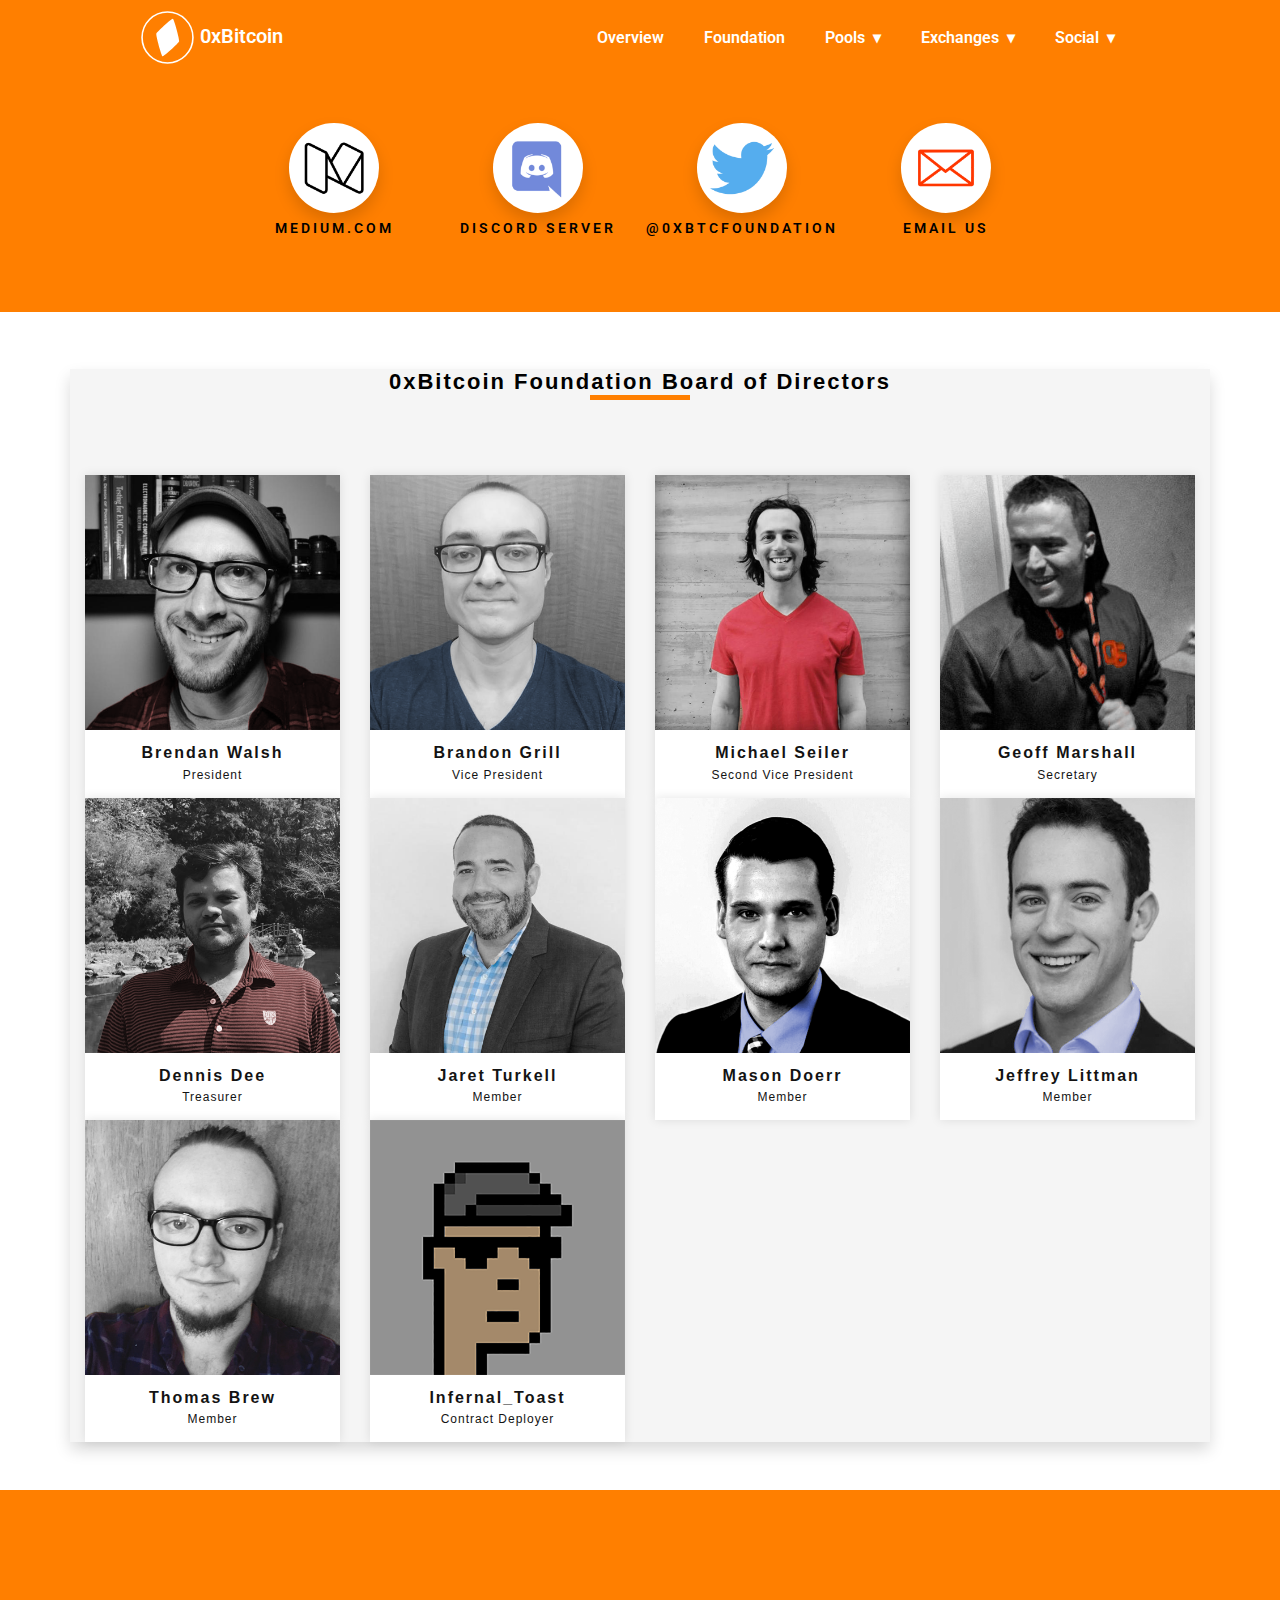
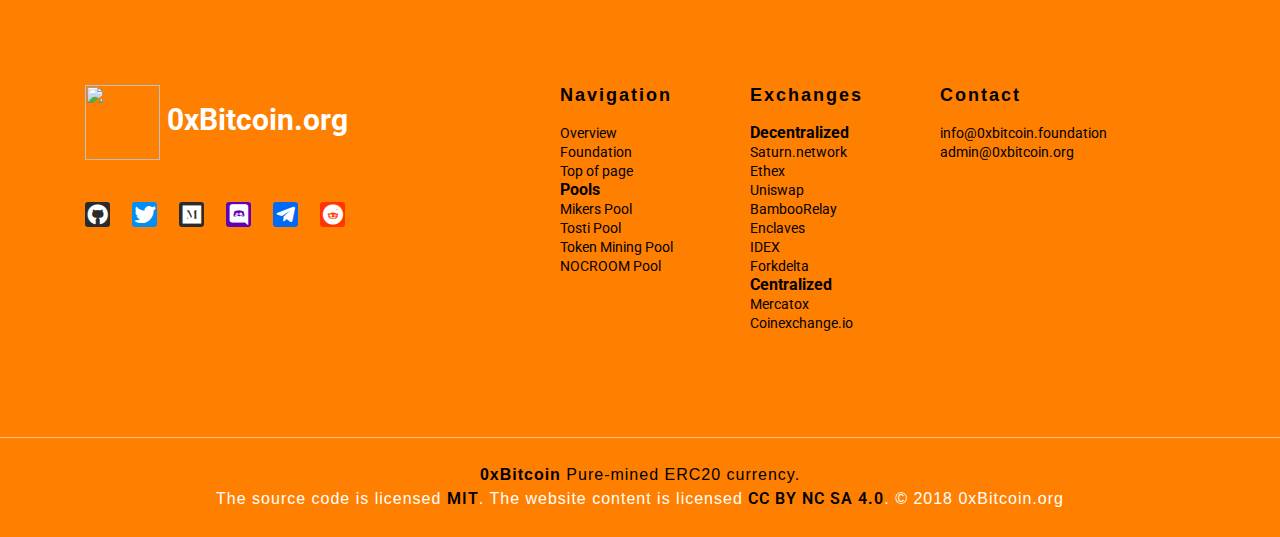
==== commit 98c69780: "update avatars" ====
--- a/foundation/index.html
+++ b/foundation/index.html
@@ -40,7 +40,7 @@
 	<script src="https://code.jquery.com/jquery-3.3.1.slim.min.js" integrity="sha384-q8i/X+965DzO0rT7abK41JStQIAqVgRVzpbzo5smXKp4YfRvH+8abtTE1Pi6jizo" crossorigin="anonymous"></script>
 <script src="https://cdnjs.cloudflare.com/ajax/libs/popper.js/1.14.6/umd/popper.min.js" integrity="sha384-wHAiFfRlMFy6i5SRaxvfOCifBUQy1xHdJ/yoi7FRNXMRBu5WHdZYu1hA6ZOblgut" crossorigin="anonymous"></script>
 
-<link href="/app/assets/main.9518020c2c0302547a4b.css" rel="stylesheet"></head>
+<link href="/app/assets/main.59588ee3125141ac0b4a.css" rel="stylesheet"></head>
 
 <body class="body-class">
 	<!--Start Preloader-->
@@ -1626,4 +1626,4 @@
 
 
 
-<script type="text/javascript" src="/main.9518020c2c0302547a4b.js"></script></body>
+<script type="text/javascript" src="/main.59588ee3125141ac0b4a.js"></script></body>
--- a/app/assets/main.59588ee3125141ac0b4a.css
+++ b/app/assets/main.59588ee3125141ac0b4a.css
@@ -0,0 +1,20004 @@
+@import url(https://fonts.googleapis.com/css?family=Roboto:400,500,700);@charset "UTF-8";
+/*!
+ * Bootstrap v4.1.3 (https://getbootstrap.com/)
+ * Copyright 2011-2018 The Bootstrap Authors
+ * Copyright 2011-2018 Twitter, Inc.
+ * Licensed under MIT (https://github.com/twbs/bootstrap/blob/master/LICENSE)
+ */
+:root {
+  --blue:#007bff;
+  --indigo:#6610f2;
+  --purple:#6f42c1;
+  --pink:#e83e8c;
+  --red:#dc3545;
+  --orange:#fd7e14;
+  --yellow:#ffc107;
+  --green:#28a745;
+  --teal:#20c997;
+  --cyan:#17a2b8;
+  --white:#fff;
+  --gray:#6c757d;
+  --gray-dark:#343a40;
+  --primary:#007bff;
+  --secondary:#6c757d;
+  --success:#28a745;
+  --info:#17a2b8;
+  --warning:#ffc107;
+  --danger:#dc3545;
+  --light:#f8f9fa;
+  --dark:#343a40;
+  --breakpoint-xs:0;
+  --breakpoint-sm:576px;
+  --breakpoint-md:768px;
+  --breakpoint-lg:992px;
+  --breakpoint-xl:1200px;
+  --font-family-sans-serif:-apple-system,BlinkMacSystemFont,"Segoe UI",Roboto,"Helvetica Neue",Arial,sans-serif,"Apple Color Emoji","Segoe UI Emoji","Segoe UI Symbol","Noto Color Emoji";
+  --font-family-monospace:SFMono-Regular,Menlo,Monaco,Consolas,"Liberation Mono","Courier New",monospace; }
+
+*, ::after, ::before {
+  box-sizing: border-box; }
+
+html {
+  font-family: sans-serif;
+  line-height: 1.15;
+  -webkit-text-size-adjust: 100%;
+  -ms-text-size-adjust: 100%;
+  -ms-overflow-style: scrollbar;
+  -webkit-tap-highlight-color: transparent; }
+
+@-ms-viewport {
+  width: device-width; }
+
+article, aside, figcaption, figure, footer, header, hgroup, main, nav, section {
+  display: block; }
+
+body {
+  margin: 0;
+  font-family: -apple-system,BlinkMacSystemFont,"Segoe UI",Roboto,"Helvetica Neue",Arial,sans-serif,"Apple Color Emoji","Segoe UI Emoji","Segoe UI Symbol","Noto Color Emoji";
+  font-size: 1rem;
+  font-weight: 400;
+  line-height: 1.5;
+  color: #212529;
+  text-align: left;
+  background-color: #fff; }
+
+[tabindex="-1"]:focus {
+  outline: 0 !important; }
+
+hr {
+  box-sizing: content-box;
+  height: 0;
+  overflow: visible; }
+
+h1, h2, h3, h4, h5, h6 {
+  margin-top: 0;
+  margin-bottom: .5rem; }
+
+p {
+  margin-top: 0;
+  margin-bottom: 1rem; }
+
+abbr[data-original-title], abbr[title] {
+  text-decoration: underline;
+  -webkit-text-decoration: underline dotted;
+  text-decoration: underline dotted;
+  cursor: help;
+  border-bottom: 0; }
+
+address {
+  margin-bottom: 1rem;
+  font-style: normal;
+  line-height: inherit; }
+
+dl, ol, ul {
+  margin-top: 0;
+  margin-bottom: 1rem; }
+
+ol ol, ol ul, ul ol, ul ul {
+  margin-bottom: 0; }
+
+dt {
+  font-weight: 700; }
+
+dd {
+  margin-bottom: .5rem;
+  margin-left: 0; }
+
+blockquote {
+  margin: 0 0 1rem; }
+
+dfn {
+  font-style: italic; }
+
+b, strong {
+  font-weight: bolder; }
+
+small {
+  font-size: 80%; }
+
+sub, sup {
+  position: relative;
+  font-size: 75%;
+  line-height: 0;
+  vertical-align: baseline; }
+
+sub {
+  bottom: -.25em; }
+
+sup {
+  top: -.5em; }
+
+a {
+  color: #007bff;
+  text-decoration: none;
+  background-color: transparent;
+  -webkit-text-decoration-skip: objects; }
+
+a:hover {
+  color: #0056b3;
+  text-decoration: underline; }
+
+a:not([href]):not([tabindex]) {
+  color: inherit;
+  text-decoration: none; }
+
+a:not([href]):not([tabindex]):focus, a:not([href]):not([tabindex]):hover {
+  color: inherit;
+  text-decoration: none; }
+
+a:not([href]):not([tabindex]):focus {
+  outline: 0; }
+
+code, kbd, pre, samp {
+  font-family: SFMono-Regular,Menlo,Monaco,Consolas,"Liberation Mono","Courier New",monospace;
+  font-size: 1em; }
+
+pre {
+  margin-top: 0;
+  margin-bottom: 1rem;
+  overflow: auto;
+  -ms-overflow-style: scrollbar; }
+
+figure {
+  margin: 0 0 1rem; }
+
+img {
+  vertical-align: middle;
+  border-style: none; }
+
+svg {
+  overflow: hidden;
+  vertical-align: middle; }
+
+table {
+  border-collapse: collapse; }
+
+caption {
+  padding-top: .75rem;
+  padding-bottom: .75rem;
+  color: #6c757d;
+  text-align: left;
+  caption-side: bottom; }
+
+th {
+  text-align: inherit; }
+
+label {
+  display: inline-block;
+  margin-bottom: .5rem; }
+
+button {
+  border-radius: 0; }
+
+button:focus {
+  outline: 1px dotted;
+  outline: 5px auto -webkit-focus-ring-color; }
+
+button, input, optgroup, select, textarea {
+  margin: 0;
+  font-family: inherit;
+  font-size: inherit;
+  line-height: inherit; }
+
+button, input {
+  overflow: visible; }
+
+button, select {
+  text-transform: none; }
+
+[type=reset], [type=submit], button, html [type=button] {
+  -webkit-appearance: button; }
+
+[type=button]::-moz-focus-inner, [type=reset]::-moz-focus-inner, [type=submit]::-moz-focus-inner, button::-moz-focus-inner {
+  padding: 0;
+  border-style: none; }
+
+input[type=checkbox], input[type=radio] {
+  box-sizing: border-box;
+  padding: 0; }
+
+input[type=date], input[type=datetime-local], input[type=month], input[type=time] {
+  -webkit-appearance: listbox; }
+
+textarea {
+  overflow: auto;
+  resize: vertical; }
+
+fieldset {
+  min-width: 0;
+  padding: 0;
+  margin: 0;
+  border: 0; }
+
+legend {
+  display: block;
+  width: 100%;
+  max-width: 100%;
+  padding: 0;
+  margin-bottom: .5rem;
+  font-size: 1.5rem;
+  line-height: inherit;
+  color: inherit;
+  white-space: normal; }
+
+progress {
+  vertical-align: baseline; }
+
+[type=number]::-webkit-inner-spin-button, [type=number]::-webkit-outer-spin-button {
+  height: auto; }
+
+[type=search] {
+  outline-offset: -2px;
+  -webkit-appearance: none; }
+
+[type=search]::-webkit-search-cancel-button, [type=search]::-webkit-search-decoration {
+  -webkit-appearance: none; }
+
+::-webkit-file-upload-button {
+  font: inherit;
+  -webkit-appearance: button; }
+
+output {
+  display: inline-block; }
+
+summary {
+  display: list-item;
+  cursor: pointer; }
+
+template {
+  display: none; }
+
+[hidden] {
+  display: none !important; }
+
+.h1, .h2, .h3, .h4, .h5, .h6, h1, h2, h3, h4, h5, h6 {
+  margin-bottom: .5rem;
+  font-family: inherit;
+  font-weight: 500;
+  line-height: 1.2;
+  color: inherit; }
+
+.h1, h1 {
+  font-size: 2.5rem; }
+
+.h2, h2 {
+  font-size: 2rem; }
+
+.h3, h3 {
+  font-size: 1.75rem; }
+
+.h4, h4 {
+  font-size: 1.5rem; }
+
+.h5, h5 {
+  font-size: 1.25rem; }
+
+.h6, h6 {
+  font-size: 1rem; }
+
+.lead {
+  font-size: 1.25rem;
+  font-weight: 300; }
+
+.display-1 {
+  font-size: 6rem;
+  font-weight: 300;
+  line-height: 1.2; }
+
+.display-2 {
+  font-size: 5.5rem;
+  font-weight: 300;
+  line-height: 1.2; }
+
+.display-3 {
+  font-size: 4.5rem;
+  font-weight: 300;
+  line-height: 1.2; }
+
+.display-4 {
+  font-size: 3.5rem;
+  font-weight: 300;
+  line-height: 1.2; }
+
+hr {
+  margin-top: 1rem;
+  margin-bottom: 1rem;
+  border: 0;
+  border-top: 1px solid rgba(0, 0, 0, 0.1); }
+
+.small, small {
+  font-size: 80%;
+  font-weight: 400; }
+
+.mark, mark {
+  padding: .2em;
+  background-color: #fcf8e3; }
+
+.list-unstyled {
+  padding-left: 0;
+  list-style: none; }
+
+.list-inline {
+  padding-left: 0;
+  list-style: none; }
+
+.list-inline-item {
+  display: inline-block; }
+
+.list-inline-item:not(:last-child) {
+  margin-right: .5rem; }
+
+.initialism {
+  font-size: 90%;
+  text-transform: uppercase; }
+
+.blockquote {
+  margin-bottom: 1rem;
+  font-size: 1.25rem; }
+
+.blockquote-footer {
+  display: block;
+  font-size: 80%;
+  color: #6c757d; }
+
+.blockquote-footer::before {
+  content: "\2014   \A0"; }
+
+.img-fluid {
+  max-width: 100%;
+  height: auto; }
+
+.img-thumbnail {
+  padding: .25rem;
+  background-color: #fff;
+  border: 1px solid #dee2e6;
+  border-radius: .25rem;
+  max-width: 100%;
+  height: auto; }
+
+.figure {
+  display: inline-block; }
+
+.figure-img {
+  margin-bottom: .5rem;
+  line-height: 1; }
+
+.figure-caption {
+  font-size: 90%;
+  color: #6c757d; }
+
+code {
+  font-size: 87.5%;
+  color: #e83e8c;
+  word-break: break-word; }
+
+a > code {
+  color: inherit; }
+
+kbd {
+  padding: .2rem .4rem;
+  font-size: 87.5%;
+  color: #fff;
+  background-color: #212529;
+  border-radius: .2rem; }
+
+kbd kbd {
+  padding: 0;
+  font-size: 100%;
+  font-weight: 700; }
+
+pre {
+  display: block;
+  font-size: 87.5%;
+  color: #212529; }
+
+pre code {
+  font-size: inherit;
+  color: inherit;
+  word-break: normal; }
+
+.pre-scrollable {
+  max-height: 340px;
+  overflow-y: scroll; }
+
+.container {
+  width: 100%;
+  padding-right: 15px;
+  padding-left: 15px;
+  margin-right: auto;
+  margin-left: auto; }
+
+@media (min-width: 576px) {
+  .container {
+    max-width: 540px; } }
+
+@media (min-width: 768px) {
+  .container {
+    max-width: 720px; } }
+
+@media (min-width: 992px) {
+  .container {
+    max-width: 960px; } }
+
+@media (min-width: 1200px) {
+  .container {
+    max-width: 1140px; } }
+
+.container-fluid {
+  width: 100%;
+  padding-right: 15px;
+  padding-left: 15px;
+  margin-right: auto;
+  margin-left: auto; }
+
+.row {
+  display: -ms-flexbox;
+  display: flex;
+  -ms-flex-wrap: wrap;
+  flex-wrap: wrap;
+  margin-right: -15px;
+  margin-left: -15px; }
+
+.no-gutters {
+  margin-right: 0;
+  margin-left: 0; }
+
+.no-gutters > .col, .no-gutters > [class*=col-] {
+  padding-right: 0;
+  padding-left: 0; }
+
+.col, .col-1, .col-10, .col-11, .col-12, .col-2, .col-3, .col-4, .col-5, .col-6, .col-7, .col-8, .col-9, .col-auto, .col-lg, .col-lg-1, .col-lg-10, .col-lg-11, .col-lg-12, .col-lg-2, .col-lg-3, .col-lg-4, .col-lg-5, .col-lg-6, .col-lg-7, .col-lg-8, .col-lg-9, .col-lg-auto, .col-md, .col-md-1, .col-md-10, .col-md-11, .col-md-12, .col-md-2, .col-md-3, .col-md-4, .col-md-5, .col-md-6, .col-md-7, .col-md-8, .col-md-9, .col-md-auto, .col-sm, .col-sm-1, .col-sm-10, .col-sm-11, .col-sm-12, .col-sm-2, .col-sm-3, .col-sm-4, .col-sm-5, .col-sm-6, .col-sm-7, .col-sm-8, .col-sm-9, .col-sm-auto, .col-xl, .col-xl-1, .col-xl-10, .col-xl-11, .col-xl-12, .col-xl-2, .col-xl-3, .col-xl-4, .col-xl-5, .col-xl-6, .col-xl-7, .col-xl-8, .col-xl-9, .col-xl-auto {
+  position: relative;
+  width: 100%;
+  min-height: 1px;
+  padding-right: 15px;
+  padding-left: 15px; }
+
+.col {
+  -ms-flex-preferred-size: 0;
+  flex-basis: 0;
+  -ms-flex-positive: 1;
+  flex-grow: 1;
+  max-width: 100%; }
+
+.col-auto {
+  -ms-flex: 0 0 auto;
+  flex: 0 0 auto;
+  width: auto;
+  max-width: none; }
+
+.col-1 {
+  -ms-flex: 0 0 8.333333%;
+  flex: 0 0 8.333333%;
+  max-width: 8.333333%; }
+
+.col-2 {
+  -ms-flex: 0 0 16.666667%;
+  flex: 0 0 16.666667%;
+  max-width: 16.666667%; }
+
+.col-3 {
+  -ms-flex: 0 0 25%;
+  flex: 0 0 25%;
+  max-width: 25%; }
+
+.col-4 {
+  -ms-flex: 0 0 33.333333%;
+  flex: 0 0 33.333333%;
+  max-width: 33.333333%; }
+
+.col-5 {
+  -ms-flex: 0 0 41.666667%;
+  flex: 0 0 41.666667%;
+  max-width: 41.666667%; }
+
+.col-6 {
+  -ms-flex: 0 0 50%;
+  flex: 0 0 50%;
+  max-width: 50%; }
+
+.col-7 {
+  -ms-flex: 0 0 58.333333%;
+  flex: 0 0 58.333333%;
+  max-width: 58.333333%; }
+
+.col-8 {
+  -ms-flex: 0 0 66.666667%;
+  flex: 0 0 66.666667%;
+  max-width: 66.666667%; }
+
+.col-9 {
+  -ms-flex: 0 0 75%;
+  flex: 0 0 75%;
+  max-width: 75%; }
+
+.col-10 {
+  -ms-flex: 0 0 83.333333%;
+  flex: 0 0 83.333333%;
+  max-width: 83.333333%; }
+
+.col-11 {
+  -ms-flex: 0 0 91.666667%;
+  flex: 0 0 91.666667%;
+  max-width: 91.666667%; }
+
+.col-12 {
+  -ms-flex: 0 0 100%;
+  flex: 0 0 100%;
+  max-width: 100%; }
+
+.order-first {
+  -ms-flex-order: -1;
+  order: -1; }
+
+.order-last {
+  -ms-flex-order: 13;
+  order: 13; }
+
+.order-0 {
+  -ms-flex-order: 0;
+  order: 0; }
+
+.order-1 {
+  -ms-flex-order: 1;
+  order: 1; }
+
+.order-2 {
+  -ms-flex-order: 2;
+  order: 2; }
+
+.order-3 {
+  -ms-flex-order: 3;
+  order: 3; }
+
+.order-4 {
+  -ms-flex-order: 4;
+  order: 4; }
+
+.order-5 {
+  -ms-flex-order: 5;
+  order: 5; }
+
+.order-6 {
+  -ms-flex-order: 6;
+  order: 6; }
+
+.order-7 {
+  -ms-flex-order: 7;
+  order: 7; }
+
+.order-8 {
+  -ms-flex-order: 8;
+  order: 8; }
+
+.order-9 {
+  -ms-flex-order: 9;
+  order: 9; }
+
+.order-10 {
+  -ms-flex-order: 10;
+  order: 10; }
+
+.order-11 {
+  -ms-flex-order: 11;
+  order: 11; }
+
+.order-12 {
+  -ms-flex-order: 12;
+  order: 12; }
+
+.offset-1 {
+  margin-left: 8.333333%; }
+
+.offset-2 {
+  margin-left: 16.666667%; }
+
+.offset-3 {
+  margin-left: 25%; }
+
+.offset-4 {
+  margin-left: 33.333333%; }
+
+.offset-5 {
+  margin-left: 41.666667%; }
+
+.offset-6 {
+  margin-left: 50%; }
+
+.offset-7 {
+  margin-left: 58.333333%; }
+
+.offset-8 {
+  margin-left: 66.666667%; }
+
+.offset-9 {
+  margin-left: 75%; }
+
+.offset-10 {
+  margin-left: 83.333333%; }
+
+.offset-11 {
+  margin-left: 91.666667%; }
+
+@media (min-width: 576px) {
+  .col-sm {
+    -ms-flex-preferred-size: 0;
+    flex-basis: 0;
+    -ms-flex-positive: 1;
+    flex-grow: 1;
+    max-width: 100%; }
+  .col-sm-auto {
+    -ms-flex: 0 0 auto;
+    flex: 0 0 auto;
+    width: auto;
+    max-width: none; }
+  .col-sm-1 {
+    -ms-flex: 0 0 8.333333%;
+    flex: 0 0 8.333333%;
+    max-width: 8.333333%; }
+  .col-sm-2 {
+    -ms-flex: 0 0 16.666667%;
+    flex: 0 0 16.666667%;
+    max-width: 16.666667%; }
+  .col-sm-3 {
+    -ms-flex: 0 0 25%;
+    flex: 0 0 25%;
+    max-width: 25%; }
+  .col-sm-4 {
+    -ms-flex: 0 0 33.333333%;
+    flex: 0 0 33.333333%;
+    max-width: 33.333333%; }
+  .col-sm-5 {
+    -ms-flex: 0 0 41.666667%;
+    flex: 0 0 41.666667%;
+    max-width: 41.666667%; }
+  .col-sm-6 {
+    -ms-flex: 0 0 50%;
+    flex: 0 0 50%;
+    max-width: 50%; }
+  .col-sm-7 {
+    -ms-flex: 0 0 58.333333%;
+    flex: 0 0 58.333333%;
+    max-width: 58.333333%; }
+  .col-sm-8 {
+    -ms-flex: 0 0 66.666667%;
+    flex: 0 0 66.666667%;
+    max-width: 66.666667%; }
+  .col-sm-9 {
+    -ms-flex: 0 0 75%;
+    flex: 0 0 75%;
+    max-width: 75%; }
+  .col-sm-10 {
+    -ms-flex: 0 0 83.333333%;
+    flex: 0 0 83.333333%;
+    max-width: 83.333333%; }
+  .col-sm-11 {
+    -ms-flex: 0 0 91.666667%;
+    flex: 0 0 91.666667%;
+    max-width: 91.666667%; }
+  .col-sm-12 {
+    -ms-flex: 0 0 100%;
+    flex: 0 0 100%;
+    max-width: 100%; }
+  .order-sm-first {
+    -ms-flex-order: -1;
+    order: -1; }
+  .order-sm-last {
+    -ms-flex-order: 13;
+    order: 13; }
+  .order-sm-0 {
+    -ms-flex-order: 0;
+    order: 0; }
+  .order-sm-1 {
+    -ms-flex-order: 1;
+    order: 1; }
+  .order-sm-2 {
+    -ms-flex-order: 2;
+    order: 2; }
+  .order-sm-3 {
+    -ms-flex-order: 3;
+    order: 3; }
+  .order-sm-4 {
+    -ms-flex-order: 4;
+    order: 4; }
+  .order-sm-5 {
+    -ms-flex-order: 5;
+    order: 5; }
+  .order-sm-6 {
+    -ms-flex-order: 6;
+    order: 6; }
+  .order-sm-7 {
+    -ms-flex-order: 7;
+    order: 7; }
+  .order-sm-8 {
+    -ms-flex-order: 8;
+    order: 8; }
+  .order-sm-9 {
+    -ms-flex-order: 9;
+    order: 9; }
+  .order-sm-10 {
+    -ms-flex-order: 10;
+    order: 10; }
+  .order-sm-11 {
+    -ms-flex-order: 11;
+    order: 11; }
+  .order-sm-12 {
+    -ms-flex-order: 12;
+    order: 12; }
+  .offset-sm-0 {
+    margin-left: 0; }
+  .offset-sm-1 {
+    margin-left: 8.333333%; }
+  .offset-sm-2 {
+    margin-left: 16.666667%; }
+  .offset-sm-3 {
+    margin-left: 25%; }
+  .offset-sm-4 {
+    margin-left: 33.333333%; }
+  .offset-sm-5 {
+    margin-left: 41.666667%; }
+  .offset-sm-6 {
+    margin-left: 50%; }
+  .offset-sm-7 {
+    margin-left: 58.333333%; }
+  .offset-sm-8 {
+    margin-left: 66.666667%; }
+  .offset-sm-9 {
+    margin-left: 75%; }
+  .offset-sm-10 {
+    margin-left: 83.333333%; }
+  .offset-sm-11 {
+    margin-left: 91.666667%; } }
+
+@media (min-width: 768px) {
+  .col-md {
+    -ms-flex-preferred-size: 0;
+    flex-basis: 0;
+    -ms-flex-positive: 1;
+    flex-grow: 1;
+    max-width: 100%; }
+  .col-md-auto {
+    -ms-flex: 0 0 auto;
+    flex: 0 0 auto;
+    width: auto;
+    max-width: none; }
+  .col-md-1 {
+    -ms-flex: 0 0 8.333333%;
+    flex: 0 0 8.333333%;
+    max-width: 8.333333%; }
+  .col-md-2 {
+    -ms-flex: 0 0 16.666667%;
+    flex: 0 0 16.666667%;
+    max-width: 16.666667%; }
+  .col-md-3 {
+    -ms-flex: 0 0 25%;
+    flex: 0 0 25%;
+    max-width: 25%; }
+  .col-md-4 {
+    -ms-flex: 0 0 33.333333%;
+    flex: 0 0 33.333333%;
+    max-width: 33.333333%; }
+  .col-md-5 {
+    -ms-flex: 0 0 41.666667%;
+    flex: 0 0 41.666667%;
+    max-width: 41.666667%; }
+  .col-md-6 {
+    -ms-flex: 0 0 50%;
+    flex: 0 0 50%;
+    max-width: 50%; }
+  .col-md-7 {
+    -ms-flex: 0 0 58.333333%;
+    flex: 0 0 58.333333%;
+    max-width: 58.333333%; }
+  .col-md-8 {
+    -ms-flex: 0 0 66.666667%;
+    flex: 0 0 66.666667%;
+    max-width: 66.666667%; }
+  .col-md-9 {
+    -ms-flex: 0 0 75%;
+    flex: 0 0 75%;
+    max-width: 75%; }
+  .col-md-10 {
+    -ms-flex: 0 0 83.333333%;
+    flex: 0 0 83.333333%;
+    max-width: 83.333333%; }
+  .col-md-11 {
+    -ms-flex: 0 0 91.666667%;
+    flex: 0 0 91.666667%;
+    max-width: 91.666667%; }
+  .col-md-12 {
+    -ms-flex: 0 0 100%;
+    flex: 0 0 100%;
+    max-width: 100%; }
+  .order-md-first {
+    -ms-flex-order: -1;
+    order: -1; }
+  .order-md-last {
+    -ms-flex-order: 13;
+    order: 13; }
+  .order-md-0 {
+    -ms-flex-order: 0;
+    order: 0; }
+  .order-md-1 {
+    -ms-flex-order: 1;
+    order: 1; }
+  .order-md-2 {
+    -ms-flex-order: 2;
+    order: 2; }
+  .order-md-3 {
+    -ms-flex-order: 3;
+    order: 3; }
+  .order-md-4 {
+    -ms-flex-order: 4;
+    order: 4; }
+  .order-md-5 {
+    -ms-flex-order: 5;
+    order: 5; }
+  .order-md-6 {
+    -ms-flex-order: 6;
+    order: 6; }
+  .order-md-7 {
+    -ms-flex-order: 7;
+    order: 7; }
+  .order-md-8 {
+    -ms-flex-order: 8;
+    order: 8; }
+  .order-md-9 {
+    -ms-flex-order: 9;
+    order: 9; }
+  .order-md-10 {
+    -ms-flex-order: 10;
+    order: 10; }
+  .order-md-11 {
+    -ms-flex-order: 11;
+    order: 11; }
+  .order-md-12 {
+    -ms-flex-order: 12;
+    order: 12; }
+  .offset-md-0 {
+    margin-left: 0; }
+  .offset-md-1 {
+    margin-left: 8.333333%; }
+  .offset-md-2 {
+    margin-left: 16.666667%; }
+  .offset-md-3 {
+    margin-left: 25%; }
+  .offset-md-4 {
+    margin-left: 33.333333%; }
+  .offset-md-5 {
+    margin-left: 41.666667%; }
+  .offset-md-6 {
+    margin-left: 50%; }
+  .offset-md-7 {
+    margin-left: 58.333333%; }
+  .offset-md-8 {
+    margin-left: 66.666667%; }
+  .offset-md-9 {
+    margin-left: 75%; }
+  .offset-md-10 {
+    margin-left: 83.333333%; }
+  .offset-md-11 {
+    margin-left: 91.666667%; } }
+
+@media (min-width: 992px) {
+  .col-lg {
+    -ms-flex-preferred-size: 0;
+    flex-basis: 0;
+    -ms-flex-positive: 1;
+    flex-grow: 1;
+    max-width: 100%; }
+  .col-lg-auto {
+    -ms-flex: 0 0 auto;
+    flex: 0 0 auto;
+    width: auto;
+    max-width: none; }
+  .col-lg-1 {
+    -ms-flex: 0 0 8.333333%;
+    flex: 0 0 8.333333%;
+    max-width: 8.333333%; }
+  .col-lg-2 {
+    -ms-flex: 0 0 16.666667%;
+    flex: 0 0 16.666667%;
+    max-width: 16.666667%; }
+  .col-lg-3 {
+    -ms-flex: 0 0 25%;
+    flex: 0 0 25%;
+    max-width: 25%; }
+  .col-lg-4 {
+    -ms-flex: 0 0 33.333333%;
+    flex: 0 0 33.333333%;
+    max-width: 33.333333%; }
+  .col-lg-5 {
+    -ms-flex: 0 0 41.666667%;
+    flex: 0 0 41.666667%;
+    max-width: 41.666667%; }
+  .col-lg-6 {
+    -ms-flex: 0 0 50%;
+    flex: 0 0 50%;
+    max-width: 50%; }
+  .col-lg-7 {
+    -ms-flex: 0 0 58.333333%;
+    flex: 0 0 58.333333%;
+    max-width: 58.333333%; }
+  .col-lg-8 {
+    -ms-flex: 0 0 66.666667%;
+    flex: 0 0 66.666667%;
+    max-width: 66.666667%; }
+  .col-lg-9 {
+    -ms-flex: 0 0 75%;
+    flex: 0 0 75%;
+    max-width: 75%; }
+  .col-lg-10 {
+    -ms-flex: 0 0 83.333333%;
+    flex: 0 0 83.333333%;
+    max-width: 83.333333%; }
+  .col-lg-11 {
+    -ms-flex: 0 0 91.666667%;
+    flex: 0 0 91.666667%;
+    max-width: 91.666667%; }
+  .col-lg-12 {
+    -ms-flex: 0 0 100%;
+    flex: 0 0 100%;
+    max-width: 100%; }
+  .order-lg-first {
+    -ms-flex-order: -1;
+    order: -1; }
+  .order-lg-last {
+    -ms-flex-order: 13;
+    order: 13; }
+  .order-lg-0 {
+    -ms-flex-order: 0;
+    order: 0; }
+  .order-lg-1 {
+    -ms-flex-order: 1;
+    order: 1; }
+  .order-lg-2 {
+    -ms-flex-order: 2;
+    order: 2; }
+  .order-lg-3 {
+    -ms-flex-order: 3;
+    order: 3; }
+  .order-lg-4 {
+    -ms-flex-order: 4;
+    order: 4; }
+  .order-lg-5 {
+    -ms-flex-order: 5;
+    order: 5; }
+  .order-lg-6 {
+    -ms-flex-order: 6;
+    order: 6; }
+  .order-lg-7 {
+    -ms-flex-order: 7;
+    order: 7; }
+  .order-lg-8 {
+    -ms-flex-order: 8;
+    order: 8; }
+  .order-lg-9 {
+    -ms-flex-order: 9;
+    order: 9; }
+  .order-lg-10 {
+    -ms-flex-order: 10;
+    order: 10; }
+  .order-lg-11 {
+    -ms-flex-order: 11;
+    order: 11; }
+  .order-lg-12 {
+    -ms-flex-order: 12;
+    order: 12; }
+  .offset-lg-0 {
+    margin-left: 0; }
+  .offset-lg-1 {
+    margin-left: 8.333333%; }
+  .offset-lg-2 {
+    margin-left: 16.666667%; }
+  .offset-lg-3 {
+    margin-left: 25%; }
+  .offset-lg-4 {
+    margin-left: 33.333333%; }
+  .offset-lg-5 {
+    margin-left: 41.666667%; }
+  .offset-lg-6 {
+    margin-left: 50%; }
+  .offset-lg-7 {
+    margin-left: 58.333333%; }
+  .offset-lg-8 {
+    margin-left: 66.666667%; }
+  .offset-lg-9 {
+    margin-left: 75%; }
+  .offset-lg-10 {
+    margin-left: 83.333333%; }
+  .offset-lg-11 {
+    margin-left: 91.666667%; } }
+
+@media (min-width: 1200px) {
+  .col-xl {
+    -ms-flex-preferred-size: 0;
+    flex-basis: 0;
+    -ms-flex-positive: 1;
+    flex-grow: 1;
+    max-width: 100%; }
+  .col-xl-auto {
+    -ms-flex: 0 0 auto;
+    flex: 0 0 auto;
+    width: auto;
+    max-width: none; }
+  .col-xl-1 {
+    -ms-flex: 0 0 8.333333%;
+    flex: 0 0 8.333333%;
+    max-width: 8.333333%; }
+  .col-xl-2 {
+    -ms-flex: 0 0 16.666667%;
+    flex: 0 0 16.666667%;
+    max-width: 16.666667%; }
+  .col-xl-3 {
+    -ms-flex: 0 0 25%;
+    flex: 0 0 25%;
+    max-width: 25%; }
+  .col-xl-4 {
+    -ms-flex: 0 0 33.333333%;
+    flex: 0 0 33.333333%;
+    max-width: 33.333333%; }
+  .col-xl-5 {
+    -ms-flex: 0 0 41.666667%;
+    flex: 0 0 41.666667%;
+    max-width: 41.666667%; }
+  .col-xl-6 {
+    -ms-flex: 0 0 50%;
+    flex: 0 0 50%;
+    max-width: 50%; }
+  .col-xl-7 {
+    -ms-flex: 0 0 58.333333%;
+    flex: 0 0 58.333333%;
+    max-width: 58.333333%; }
+  .col-xl-8 {
+    -ms-flex: 0 0 66.666667%;
+    flex: 0 0 66.666667%;
+    max-width: 66.666667%; }
+  .col-xl-9 {
+    -ms-flex: 0 0 75%;
+    flex: 0 0 75%;
+    max-width: 75%; }
+  .col-xl-10 {
+    -ms-flex: 0 0 83.333333%;
+    flex: 0 0 83.333333%;
+    max-width: 83.333333%; }
+  .col-xl-11 {
+    -ms-flex: 0 0 91.666667%;
+    flex: 0 0 91.666667%;
+    max-width: 91.666667%; }
+  .col-xl-12 {
+    -ms-flex: 0 0 100%;
+    flex: 0 0 100%;
+    max-width: 100%; }
+  .order-xl-first {
+    -ms-flex-order: -1;
+    order: -1; }
+  .order-xl-last {
+    -ms-flex-order: 13;
+    order: 13; }
+  .order-xl-0 {
+    -ms-flex-order: 0;
+    order: 0; }
+  .order-xl-1 {
+    -ms-flex-order: 1;
+    order: 1; }
+  .order-xl-2 {
+    -ms-flex-order: 2;
+    order: 2; }
+  .order-xl-3 {
+    -ms-flex-order: 3;
+    order: 3; }
+  .order-xl-4 {
+    -ms-flex-order: 4;
+    order: 4; }
+  .order-xl-5 {
+    -ms-flex-order: 5;
+    order: 5; }
+  .order-xl-6 {
+    -ms-flex-order: 6;
+    order: 6; }
+  .order-xl-7 {
+    -ms-flex-order: 7;
+    order: 7; }
+  .order-xl-8 {
+    -ms-flex-order: 8;
+    order: 8; }
+  .order-xl-9 {
+    -ms-flex-order: 9;
+    order: 9; }
+  .order-xl-10 {
+    -ms-flex-order: 10;
+    order: 10; }
+  .order-xl-11 {
+    -ms-flex-order: 11;
+    order: 11; }
+  .order-xl-12 {
+    -ms-flex-order: 12;
+    order: 12; }
+  .offset-xl-0 {
+    margin-left: 0; }
+  .offset-xl-1 {
+    margin-left: 8.333333%; }
+  .offset-xl-2 {
+    margin-left: 16.666667%; }
+  .offset-xl-3 {
+    margin-left: 25%; }
+  .offset-xl-4 {
+    margin-left: 33.333333%; }
+  .offset-xl-5 {
+    margin-left: 41.666667%; }
+  .offset-xl-6 {
+    margin-left: 50%; }
+  .offset-xl-7 {
+    margin-left: 58.333333%; }
+  .offset-xl-8 {
+    margin-left: 66.666667%; }
+  .offset-xl-9 {
+    margin-left: 75%; }
+  .offset-xl-10 {
+    margin-left: 83.333333%; }
+  .offset-xl-11 {
+    margin-left: 91.666667%; } }
+
+.table {
+  width: 100%;
+  margin-bottom: 1rem;
+  background-color: transparent; }
+
+.table td, .table th {
+  padding: .75rem;
+  vertical-align: top;
+  border-top: 1px solid #dee2e6; }
+
+.table thead th {
+  vertical-align: bottom;
+  border-bottom: 2px solid #dee2e6; }
+
+.table tbody + tbody {
+  border-top: 2px solid #dee2e6; }
+
+.table .table {
+  background-color: #fff; }
+
+.table-sm td, .table-sm th {
+  padding: .3rem; }
+
+.table-bordered {
+  border: 1px solid #dee2e6; }
+
+.table-bordered td, .table-bordered th {
+  border: 1px solid #dee2e6; }
+
+.table-bordered thead td, .table-bordered thead th {
+  border-bottom-width: 2px; }
+
+.table-borderless tbody + tbody, .table-borderless td, .table-borderless th, .table-borderless thead th {
+  border: 0; }
+
+.table-striped tbody tr:nth-of-type(odd) {
+  background-color: rgba(0, 0, 0, 0.05); }
+
+.table-hover tbody tr:hover {
+  background-color: rgba(0, 0, 0, 0.075); }
+
+.table-primary, .table-primary > td, .table-primary > th {
+  background-color: #b8daff; }
+
+.table-hover .table-primary:hover {
+  background-color: #9fcdff; }
+
+.table-hover .table-primary:hover > td, .table-hover .table-primary:hover > th {
+  background-color: #9fcdff; }
+
+.table-secondary, .table-secondary > td, .table-secondary > th {
+  background-color: #d6d8db; }
+
+.table-hover .table-secondary:hover {
+  background-color: #c8cbcf; }
+
+.table-hover .table-secondary:hover > td, .table-hover .table-secondary:hover > th {
+  background-color: #c8cbcf; }
+
+.table-success, .table-success > td, .table-success > th {
+  background-color: #c3e6cb; }
+
+.table-hover .table-success:hover {
+  background-color: #b1dfbb; }
+
+.table-hover .table-success:hover > td, .table-hover .table-success:hover > th {
+  background-color: #b1dfbb; }
+
+.table-info, .table-info > td, .table-info > th {
+  background-color: #bee5eb; }
+
+.table-hover .table-info:hover {
+  background-color: #abdde5; }
+
+.table-hover .table-info:hover > td, .table-hover .table-info:hover > th {
+  background-color: #abdde5; }
+
+.table-warning, .table-warning > td, .table-warning > th {
+  background-color: #ffeeba; }
+
+.table-hover .table-warning:hover {
+  background-color: #ffe8a1; }
+
+.table-hover .table-warning:hover > td, .table-hover .table-warning:hover > th {
+  background-color: #ffe8a1; }
+
+.table-danger, .table-danger > td, .table-danger > th {
+  background-color: #f5c6cb; }
+
+.table-hover .table-danger:hover {
+  background-color: #f1b0b7; }
+
+.table-hover .table-danger:hover > td, .table-hover .table-danger:hover > th {
+  background-color: #f1b0b7; }
+
+.table-light, .table-light > td, .table-light > th {
+  background-color: #fdfdfe; }
+
+.table-hover .table-light:hover {
+  background-color: #ececf6; }
+
+.table-hover .table-light:hover > td, .table-hover .table-light:hover > th {
+  background-color: #ececf6; }
+
+.table-dark, .table-dark > td, .table-dark > th {
+  background-color: #c6c8ca; }
+
+.table-hover .table-dark:hover {
+  background-color: #b9bbbe; }
+
+.table-hover .table-dark:hover > td, .table-hover .table-dark:hover > th {
+  background-color: #b9bbbe; }
+
+.table-active, .table-active > td, .table-active > th {
+  background-color: rgba(0, 0, 0, 0.075); }
+
+.table-hover .table-active:hover {
+  background-color: rgba(0, 0, 0, 0.075); }
+
+.table-hover .table-active:hover > td, .table-hover .table-active:hover > th {
+  background-color: rgba(0, 0, 0, 0.075); }
+
+.table .thead-dark th {
+  color: #fff;
+  background-color: #212529;
+  border-color: #32383e; }
+
+.table .thead-light th {
+  color: #495057;
+  background-color: #e9ecef;
+  border-color: #dee2e6; }
+
+.table-dark {
+  color: #fff;
+  background-color: #212529; }
+
+.table-dark td, .table-dark th, .table-dark thead th {
+  border-color: #32383e; }
+
+.table-dark.table-bordered {
+  border: 0; }
+
+.table-dark.table-striped tbody tr:nth-of-type(odd) {
+  background-color: rgba(255, 255, 255, 0.05); }
+
+.table-dark.table-hover tbody tr:hover {
+  background-color: rgba(255, 255, 255, 0.075); }
+
+@media (max-width: 575.98px) {
+  .table-responsive-sm {
+    display: block;
+    width: 100%;
+    overflow-x: auto;
+    -webkit-overflow-scrolling: touch;
+    -ms-overflow-style: -ms-autohiding-scrollbar; }
+  .table-responsive-sm > .table-bordered {
+    border: 0; } }
+
+@media (max-width: 767.98px) {
+  .table-responsive-md {
+    display: block;
+    width: 100%;
+    overflow-x: auto;
+    -webkit-overflow-scrolling: touch;
+    -ms-overflow-style: -ms-autohiding-scrollbar; }
+  .table-responsive-md > .table-bordered {
+    border: 0; } }
+
+@media (max-width: 991.98px) {
+  .table-responsive-lg {
+    display: block;
+    width: 100%;
+    overflow-x: auto;
+    -webkit-overflow-scrolling: touch;
+    -ms-overflow-style: -ms-autohiding-scrollbar; }
+  .table-responsive-lg > .table-bordered {
+    border: 0; } }
+
+@media (max-width: 1199.98px) {
+  .table-responsive-xl {
+    display: block;
+    width: 100%;
+    overflow-x: auto;
+    -webkit-overflow-scrolling: touch;
+    -ms-overflow-style: -ms-autohiding-scrollbar; }
+  .table-responsive-xl > .table-bordered {
+    border: 0; } }
+
+.table-responsive {
+  display: block;
+  width: 100%;
+  overflow-x: auto;
+  -webkit-overflow-scrolling: touch;
+  -ms-overflow-style: -ms-autohiding-scrollbar; }
+
+.table-responsive > .table-bordered {
+  border: 0; }
+
+.form-control {
+  display: block;
+  width: 100%;
+  height: calc(2.25rem + 2px);
+  padding: .375rem .75rem;
+  font-size: 1rem;
+  line-height: 1.5;
+  color: #495057;
+  background-color: #fff;
+  background-clip: padding-box;
+  border: 1px solid #ced4da;
+  border-radius: .25rem;
+  transition: border-color .15s ease-in-out,box-shadow .15s ease-in-out; }
+
+@media screen and (prefers-reduced-motion: reduce) {
+  .form-control {
+    transition: none; } }
+
+.form-control::-ms-expand {
+  background-color: transparent;
+  border: 0; }
+
+.form-control:focus {
+  color: #495057;
+  background-color: #fff;
+  border-color: #80bdff;
+  outline: 0;
+  box-shadow: 0 0 0 0.2rem rgba(0, 123, 255, 0.25); }
+
+.form-control::-webkit-input-placeholder {
+  color: #6c757d;
+  opacity: 1; }
+
+.form-control::-moz-placeholder {
+  color: #6c757d;
+  opacity: 1; }
+
+.form-control:-ms-input-placeholder {
+  color: #6c757d;
+  opacity: 1; }
+
+.form-control::-ms-input-placeholder {
+  color: #6c757d;
+  opacity: 1; }
+
+.form-control::placeholder {
+  color: #6c757d;
+  opacity: 1; }
+
+.form-control:disabled, .form-control[readonly] {
+  background-color: #e9ecef;
+  opacity: 1; }
+
+select.form-control:focus::-ms-value {
+  color: #495057;
+  background-color: #fff; }
+
+.form-control-file, .form-control-range {
+  display: block;
+  width: 100%; }
+
+.col-form-label {
+  padding-top: calc(.375rem + 1px);
+  padding-bottom: calc(.375rem + 1px);
+  margin-bottom: 0;
+  font-size: inherit;
+  line-height: 1.5; }
+
+.col-form-label-lg {
+  padding-top: calc(.5rem + 1px);
+  padding-bottom: calc(.5rem + 1px);
+  font-size: 1.25rem;
+  line-height: 1.5; }
+
+.col-form-label-sm {
+  padding-top: calc(.25rem + 1px);
+  padding-bottom: calc(.25rem + 1px);
+  font-size: .875rem;
+  line-height: 1.5; }
+
+.form-control-plaintext {
+  display: block;
+  width: 100%;
+  padding-top: .375rem;
+  padding-bottom: .375rem;
+  margin-bottom: 0;
+  line-height: 1.5;
+  color: #212529;
+  background-color: transparent;
+  border: solid transparent;
+  border-width: 1px 0; }
+
+.form-control-plaintext.form-control-lg, .form-control-plaintext.form-control-sm {
+  padding-right: 0;
+  padding-left: 0; }
+
+.form-control-sm {
+  height: calc(1.8125rem + 2px);
+  padding: .25rem .5rem;
+  font-size: .875rem;
+  line-height: 1.5;
+  border-radius: .2rem; }
+
+.form-control-lg {
+  height: calc(2.875rem + 2px);
+  padding: .5rem 1rem;
+  font-size: 1.25rem;
+  line-height: 1.5;
+  border-radius: .3rem; }
+
+select.form-control[multiple], select.form-control[size] {
+  height: auto; }
+
+textarea.form-control {
+  height: auto; }
+
+.form-group {
+  margin-bottom: 1rem; }
+
+.form-text {
+  display: block;
+  margin-top: .25rem; }
+
+.form-row {
+  display: -ms-flexbox;
+  display: flex;
+  -ms-flex-wrap: wrap;
+  flex-wrap: wrap;
+  margin-right: -5px;
+  margin-left: -5px; }
+
+.form-row > .col, .form-row > [class*=col-] {
+  padding-right: 5px;
+  padding-left: 5px; }
+
+.form-check {
+  position: relative;
+  display: block;
+  padding-left: 1.25rem; }
+
+.form-check-input {
+  position: absolute;
+  margin-top: .3rem;
+  margin-left: -1.25rem; }
+
+.form-check-input:disabled ~ .form-check-label {
+  color: #6c757d; }
+
+.form-check-label {
+  margin-bottom: 0; }
+
+.form-check-inline {
+  display: -ms-inline-flexbox;
+  display: inline-flex;
+  -ms-flex-align: center;
+  align-items: center;
+  padding-left: 0;
+  margin-right: .75rem; }
+
+.form-check-inline .form-check-input {
+  position: static;
+  margin-top: 0;
+  margin-right: .3125rem;
+  margin-left: 0; }
+
+.valid-feedback {
+  display: none;
+  width: 100%;
+  margin-top: .25rem;
+  font-size: 80%;
+  color: #28a745; }
+
+.valid-tooltip {
+  position: absolute;
+  top: 100%;
+  z-index: 5;
+  display: none;
+  max-width: 100%;
+  padding: .25rem .5rem;
+  margin-top: .1rem;
+  font-size: .875rem;
+  line-height: 1.5;
+  color: #fff;
+  background-color: rgba(40, 167, 69, 0.9);
+  border-radius: .25rem; }
+
+.custom-select.is-valid, .form-control.is-valid, .was-validated .custom-select:valid, .was-validated .form-control:valid {
+  border-color: #28a745; }
+
+.custom-select.is-valid:focus, .form-control.is-valid:focus, .was-validated .custom-select:valid:focus, .was-validated .form-control:valid:focus {
+  border-color: #28a745;
+  box-shadow: 0 0 0 0.2rem rgba(40, 167, 69, 0.25); }
+
+.custom-select.is-valid ~ .valid-feedback, .custom-select.is-valid ~ .valid-tooltip, .form-control.is-valid ~ .valid-feedback, .form-control.is-valid ~ .valid-tooltip, .was-validated .custom-select:valid ~ .valid-feedback, .was-validated .custom-select:valid ~ .valid-tooltip, .was-validated .form-control:valid ~ .valid-feedback, .was-validated .form-control:valid ~ .valid-tooltip {
+  display: block; }
+
+.form-control-file.is-valid ~ .valid-feedback, .form-control-file.is-valid ~ .valid-tooltip, .was-validated .form-control-file:valid ~ .valid-feedback, .was-validated .form-control-file:valid ~ .valid-tooltip {
+  display: block; }
+
+.form-check-input.is-valid ~ .form-check-label, .was-validated .form-check-input:valid ~ .form-check-label {
+  color: #28a745; }
+
+.form-check-input.is-valid ~ .valid-feedback, .form-check-input.is-valid ~ .valid-tooltip, .was-validated .form-check-input:valid ~ .valid-feedback, .was-validated .form-check-input:valid ~ .valid-tooltip {
+  display: block; }
+
+.custom-control-input.is-valid ~ .custom-control-label, .was-validated .custom-control-input:valid ~ .custom-control-label {
+  color: #28a745; }
+
+.custom-control-input.is-valid ~ .custom-control-label::before, .was-validated .custom-control-input:valid ~ .custom-control-label::before {
+  background-color: #71dd8a; }
+
+.custom-control-input.is-valid ~ .valid-feedback, .custom-control-input.is-valid ~ .valid-tooltip, .was-validated .custom-control-input:valid ~ .valid-feedback, .was-validated .custom-control-input:valid ~ .valid-tooltip {
+  display: block; }
+
+.custom-control-input.is-valid:checked ~ .custom-control-label::before, .was-validated .custom-control-input:valid:checked ~ .custom-control-label::before {
+  background-color: #34ce57; }
+
+.custom-control-input.is-valid:focus ~ .custom-control-label::before, .was-validated .custom-control-input:valid:focus ~ .custom-control-label::before {
+  box-shadow: 0 0 0 1px #fff, 0 0 0 0.2rem rgba(40, 167, 69, 0.25); }
+
+.custom-file-input.is-valid ~ .custom-file-label, .was-validated .custom-file-input:valid ~ .custom-file-label {
+  border-color: #28a745; }
+
+.custom-file-input.is-valid ~ .custom-file-label::after, .was-validated .custom-file-input:valid ~ .custom-file-label::after {
+  border-color: inherit; }
+
+.custom-file-input.is-valid ~ .valid-feedback, .custom-file-input.is-valid ~ .valid-tooltip, .was-validated .custom-file-input:valid ~ .valid-feedback, .was-validated .custom-file-input:valid ~ .valid-tooltip {
+  display: block; }
+
+.custom-file-input.is-valid:focus ~ .custom-file-label, .was-validated .custom-file-input:valid:focus ~ .custom-file-label {
+  box-shadow: 0 0 0 0.2rem rgba(40, 167, 69, 0.25); }
+
+.invalid-feedback {
+  display: none;
+  width: 100%;
+  margin-top: .25rem;
+  font-size: 80%;
+  color: #dc3545; }
+
+.invalid-tooltip {
+  position: absolute;
+  top: 100%;
+  z-index: 5;
+  display: none;
+  max-width: 100%;
+  padding: .25rem .5rem;
+  margin-top: .1rem;
+  font-size: .875rem;
+  line-height: 1.5;
+  color: #fff;
+  background-color: rgba(220, 53, 69, 0.9);
+  border-radius: .25rem; }
+
+.custom-select.is-invalid, .form-control.is-invalid, .was-validated .custom-select:invalid, .was-validated .form-control:invalid {
+  border-color: #dc3545; }
+
+.custom-select.is-invalid:focus, .form-control.is-invalid:focus, .was-validated .custom-select:invalid:focus, .was-validated .form-control:invalid:focus {
+  border-color: #dc3545;
+  box-shadow: 0 0 0 0.2rem rgba(220, 53, 69, 0.25); }
+
+.custom-select.is-invalid ~ .invalid-feedback, .custom-select.is-invalid ~ .invalid-tooltip, .form-control.is-invalid ~ .invalid-feedback, .form-control.is-invalid ~ .invalid-tooltip, .was-validated .custom-select:invalid ~ .invalid-feedback, .was-validated .custom-select:invalid ~ .invalid-tooltip, .was-validated .form-control:invalid ~ .invalid-feedback, .was-validated .form-control:invalid ~ .invalid-tooltip {
+  display: block; }
+
+.form-control-file.is-invalid ~ .invalid-feedback, .form-control-file.is-invalid ~ .invalid-tooltip, .was-validated .form-control-file:invalid ~ .invalid-feedback, .was-validated .form-control-file:invalid ~ .invalid-tooltip {
+  display: block; }
+
+.form-check-input.is-invalid ~ .form-check-label, .was-validated .form-check-input:invalid ~ .form-check-label {
+  color: #dc3545; }
+
+.form-check-input.is-invalid ~ .invalid-feedback, .form-check-input.is-invalid ~ .invalid-tooltip, .was-validated .form-check-input:invalid ~ .invalid-feedback, .was-validated .form-check-input:invalid ~ .invalid-tooltip {
+  display: block; }
+
+.custom-control-input.is-invalid ~ .custom-control-label, .was-validated .custom-control-input:invalid ~ .custom-control-label {
+  color: #dc3545; }
+
+.custom-control-input.is-invalid ~ .custom-control-label::before, .was-validated .custom-control-input:invalid ~ .custom-control-label::before {
+  background-color: #efa2a9; }
+
+.custom-control-input.is-invalid ~ .invalid-feedback, .custom-control-input.is-invalid ~ .invalid-tooltip, .was-validated .custom-control-input:invalid ~ .invalid-feedback, .was-validated .custom-control-input:invalid ~ .invalid-tooltip {
+  display: block; }
+
+.custom-control-input.is-invalid:checked ~ .custom-control-label::before, .was-validated .custom-control-input:invalid:checked ~ .custom-control-label::before {
+  background-color: #e4606d; }
+
+.custom-control-input.is-invalid:focus ~ .custom-control-label::before, .was-validated .custom-control-input:invalid:focus ~ .custom-control-label::before {
+  box-shadow: 0 0 0 1px #fff, 0 0 0 0.2rem rgba(220, 53, 69, 0.25); }
+
+.custom-file-input.is-invalid ~ .custom-file-label, .was-validated .custom-file-input:invalid ~ .custom-file-label {
+  border-color: #dc3545; }
+
+.custom-file-input.is-invalid ~ .custom-file-label::after, .was-validated .custom-file-input:invalid ~ .custom-file-label::after {
+  border-color: inherit; }
+
+.custom-file-input.is-invalid ~ .invalid-feedback, .custom-file-input.is-invalid ~ .invalid-tooltip, .was-validated .custom-file-input:invalid ~ .invalid-feedback, .was-validated .custom-file-input:invalid ~ .invalid-tooltip {
+  display: block; }
+
+.custom-file-input.is-invalid:focus ~ .custom-file-label, .was-validated .custom-file-input:invalid:focus ~ .custom-file-label {
+  box-shadow: 0 0 0 0.2rem rgba(220, 53, 69, 0.25); }
+
+.form-inline {
+  display: -ms-flexbox;
+  display: flex;
+  -ms-flex-flow: row wrap;
+  flex-flow: row wrap;
+  -ms-flex-align: center;
+  align-items: center; }
+
+.form-inline .form-check {
+  width: 100%; }
+
+@media (min-width: 576px) {
+  .form-inline label {
+    display: -ms-flexbox;
+    display: flex;
+    -ms-flex-align: center;
+    align-items: center;
+    -ms-flex-pack: center;
+    justify-content: center;
+    margin-bottom: 0; }
+  .form-inline .form-group {
+    display: -ms-flexbox;
+    display: flex;
+    -ms-flex: 0 0 auto;
+    flex: 0 0 auto;
+    -ms-flex-flow: row wrap;
+    flex-flow: row wrap;
+    -ms-flex-align: center;
+    align-items: center;
+    margin-bottom: 0; }
+  .form-inline .form-control {
+    display: inline-block;
+    width: auto;
+    vertical-align: middle; }
+  .form-inline .form-control-plaintext {
+    display: inline-block; }
+  .form-inline .custom-select, .form-inline .input-group {
+    width: auto; }
+  .form-inline .form-check {
+    display: -ms-flexbox;
+    display: flex;
+    -ms-flex-align: center;
+    align-items: center;
+    -ms-flex-pack: center;
+    justify-content: center;
+    width: auto;
+    padding-left: 0; }
+  .form-inline .form-check-input {
+    position: relative;
+    margin-top: 0;
+    margin-right: .25rem;
+    margin-left: 0; }
+  .form-inline .custom-control {
+    -ms-flex-align: center;
+    align-items: center;
+    -ms-flex-pack: center;
+    justify-content: center; }
+  .form-inline .custom-control-label {
+    margin-bottom: 0; } }
+
+.btn {
+  display: inline-block;
+  font-weight: 400;
+  text-align: center;
+  white-space: nowrap;
+  vertical-align: middle;
+  -webkit-user-select: none;
+  -moz-user-select: none;
+  -ms-user-select: none;
+  user-select: none;
+  border: 1px solid transparent;
+  padding: .375rem .75rem;
+  font-size: 1rem;
+  line-height: 1.5;
+  border-radius: .25rem;
+  transition: color .15s ease-in-out,background-color .15s ease-in-out,border-color .15s ease-in-out,box-shadow .15s ease-in-out; }
+
+@media screen and (prefers-reduced-motion: reduce) {
+  .btn {
+    transition: none; } }
+
+.btn:focus, .btn:hover {
+  text-decoration: none; }
+
+.btn.focus, .btn:focus {
+  outline: 0;
+  box-shadow: 0 0 0 0.2rem rgba(0, 123, 255, 0.25); }
+
+.btn.disabled, .btn:disabled {
+  opacity: .65; }
+
+.btn:not(:disabled):not(.disabled) {
+  cursor: pointer; }
+
+a.btn.disabled, fieldset:disabled a.btn {
+  pointer-events: none; }
+
+.btn-primary {
+  color: #fff;
+  background-color: #007bff;
+  border-color: #007bff; }
+
+.btn-primary:hover {
+  color: #fff;
+  background-color: #0069d9;
+  border-color: #0062cc; }
+
+.btn-primary.focus, .btn-primary:focus {
+  box-shadow: 0 0 0 0.2rem rgba(0, 123, 255, 0.5); }
+
+.btn-primary.disabled, .btn-primary:disabled {
+  color: #fff;
+  background-color: #007bff;
+  border-color: #007bff; }
+
+.btn-primary:not(:disabled):not(.disabled).active, .btn-primary:not(:disabled):not(.disabled):active, .show > .btn-primary.dropdown-toggle {
+  color: #fff;
+  background-color: #0062cc;
+  border-color: #005cbf; }
+
+.btn-primary:not(:disabled):not(.disabled).active:focus, .btn-primary:not(:disabled):not(.disabled):active:focus, .show > .btn-primary.dropdown-toggle:focus {
+  box-shadow: 0 0 0 0.2rem rgba(0, 123, 255, 0.5); }
+
+.btn-secondary {
+  color: #fff;
+  background-color: #6c757d;
+  border-color: #6c757d; }
+
+.btn-secondary:hover {
+  color: #fff;
+  background-color: #5a6268;
+  border-color: #545b62; }
+
+.btn-secondary.focus, .btn-secondary:focus {
+  box-shadow: 0 0 0 0.2rem rgba(108, 117, 125, 0.5); }
+
+.btn-secondary.disabled, .btn-secondary:disabled {
+  color: #fff;
+  background-color: #6c757d;
+  border-color: #6c757d; }
+
+.btn-secondary:not(:disabled):not(.disabled).active, .btn-secondary:not(:disabled):not(.disabled):active, .show > .btn-secondary.dropdown-toggle {
+  color: #fff;
+  background-color: #545b62;
+  border-color: #4e555b; }
+
+.btn-secondary:not(:disabled):not(.disabled).active:focus, .btn-secondary:not(:disabled):not(.disabled):active:focus, .show > .btn-secondary.dropdown-toggle:focus {
+  box-shadow: 0 0 0 0.2rem rgba(108, 117, 125, 0.5); }
+
+.btn-success {
+  color: #fff;
+  background-color: #28a745;
+  border-color: #28a745; }
+
+.btn-success:hover {
+  color: #fff;
+  background-color: #218838;
+  border-color: #1e7e34; }
+
+.btn-success.focus, .btn-success:focus {
+  box-shadow: 0 0 0 0.2rem rgba(40, 167, 69, 0.5); }
+
+.btn-success.disabled, .btn-success:disabled {
+  color: #fff;
+  background-color: #28a745;
+  border-color: #28a745; }
+
+.btn-success:not(:disabled):not(.disabled).active, .btn-success:not(:disabled):not(.disabled):active, .show > .btn-success.dropdown-toggle {
+  color: #fff;
+  background-color: #1e7e34;
+  border-color: #1c7430; }
+
+.btn-success:not(:disabled):not(.disabled).active:focus, .btn-success:not(:disabled):not(.disabled):active:focus, .show > .btn-success.dropdown-toggle:focus {
+  box-shadow: 0 0 0 0.2rem rgba(40, 167, 69, 0.5); }
+
+.btn-info {
+  color: #fff;
+  background-color: #17a2b8;
+  border-color: #17a2b8; }
+
+.btn-info:hover {
+  color: #fff;
+  background-color: #138496;
+  border-color: #117a8b; }
+
+.btn-info.focus, .btn-info:focus {
+  box-shadow: 0 0 0 0.2rem rgba(23, 162, 184, 0.5); }
+
+.btn-info.disabled, .btn-info:disabled {
+  color: #fff;
+  background-color: #17a2b8;
+  border-color: #17a2b8; }
+
+.btn-info:not(:disabled):not(.disabled).active, .btn-info:not(:disabled):not(.disabled):active, .show > .btn-info.dropdown-toggle {
+  color: #fff;
+  background-color: #117a8b;
+  border-color: #10707f; }
+
+.btn-info:not(:disabled):not(.disabled).active:focus, .btn-info:not(:disabled):not(.disabled):active:focus, .show > .btn-info.dropdown-toggle:focus {
+  box-shadow: 0 0 0 0.2rem rgba(23, 162, 184, 0.5); }
+
+.btn-warning {
+  color: #212529;
+  background-color: #ffc107;
+  border-color: #ffc107; }
+
+.btn-warning:hover {
+  color: #212529;
+  background-color: #e0a800;
+  border-color: #d39e00; }
+
+.btn-warning.focus, .btn-warning:focus {
+  box-shadow: 0 0 0 0.2rem rgba(255, 193, 7, 0.5); }
+
+.btn-warning.disabled, .btn-warning:disabled {
+  color: #212529;
+  background-color: #ffc107;
+  border-color: #ffc107; }
+
+.btn-warning:not(:disabled):not(.disabled).active, .btn-warning:not(:disabled):not(.disabled):active, .show > .btn-warning.dropdown-toggle {
+  color: #212529;
+  background-color: #d39e00;
+  border-color: #c69500; }
+
+.btn-warning:not(:disabled):not(.disabled).active:focus, .btn-warning:not(:disabled):not(.disabled):active:focus, .show > .btn-warning.dropdown-toggle:focus {
+  box-shadow: 0 0 0 0.2rem rgba(255, 193, 7, 0.5); }
+
+.btn-danger {
+  color: #fff;
+  background-color: #dc3545;
+  border-color: #dc3545; }
+
+.btn-danger:hover {
+  color: #fff;
+  background-color: #c82333;
+  border-color: #bd2130; }
+
+.btn-danger.focus, .btn-danger:focus {
+  box-shadow: 0 0 0 0.2rem rgba(220, 53, 69, 0.5); }
+
+.btn-danger.disabled, .btn-danger:disabled {
+  color: #fff;
+  background-color: #dc3545;
+  border-color: #dc3545; }
+
+.btn-danger:not(:disabled):not(.disabled).active, .btn-danger:not(:disabled):not(.disabled):active, .show > .btn-danger.dropdown-toggle {
+  color: #fff;
+  background-color: #bd2130;
+  border-color: #b21f2d; }
+
+.btn-danger:not(:disabled):not(.disabled).active:focus, .btn-danger:not(:disabled):not(.disabled):active:focus, .show > .btn-danger.dropdown-toggle:focus {
+  box-shadow: 0 0 0 0.2rem rgba(220, 53, 69, 0.5); }
+
+.btn-light {
+  color: #212529;
+  background-color: #f8f9fa;
+  border-color: #f8f9fa; }
+
+.btn-light:hover {
+  color: #212529;
+  background-color: #e2e6ea;
+  border-color: #dae0e5; }
+
+.btn-light.focus, .btn-light:focus {
+  box-shadow: 0 0 0 0.2rem rgba(248, 249, 250, 0.5); }
+
+.btn-light.disabled, .btn-light:disabled {
+  color: #212529;
+  background-color: #f8f9fa;
+  border-color: #f8f9fa; }
+
+.btn-light:not(:disabled):not(.disabled).active, .btn-light:not(:disabled):not(.disabled):active, .show > .btn-light.dropdown-toggle {
+  color: #212529;
+  background-color: #dae0e5;
+  border-color: #d3d9df; }
+
+.btn-light:not(:disabled):not(.disabled).active:focus, .btn-light:not(:disabled):not(.disabled):active:focus, .show > .btn-light.dropdown-toggle:focus {
+  box-shadow: 0 0 0 0.2rem rgba(248, 249, 250, 0.5); }
+
+.btn-dark {
+  color: #fff;
+  background-color: #343a40;
+  border-color: #343a40; }
+
+.btn-dark:hover {
+  color: #fff;
+  background-color: #23272b;
+  border-color: #1d2124; }
+
+.btn-dark.focus, .btn-dark:focus {
+  box-shadow: 0 0 0 0.2rem rgba(52, 58, 64, 0.5); }
+
+.btn-dark.disabled, .btn-dark:disabled {
+  color: #fff;
+  background-color: #343a40;
+  border-color: #343a40; }
+
+.btn-dark:not(:disabled):not(.disabled).active, .btn-dark:not(:disabled):not(.disabled):active, .show > .btn-dark.dropdown-toggle {
+  color: #fff;
+  background-color: #1d2124;
+  border-color: #171a1d; }
+
+.btn-dark:not(:disabled):not(.disabled).active:focus, .btn-dark:not(:disabled):not(.disabled):active:focus, .show > .btn-dark.dropdown-toggle:focus {
+  box-shadow: 0 0 0 0.2rem rgba(52, 58, 64, 0.5); }
+
+.btn-outline-primary {
+  color: #007bff;
+  background-color: transparent;
+  background-image: none;
+  border-color: #007bff; }
+
+.btn-outline-primary:hover {
+  color: #fff;
+  background-color: #007bff;
+  border-color: #007bff; }
+
+.btn-outline-primary.focus, .btn-outline-primary:focus {
+  box-shadow: 0 0 0 0.2rem rgba(0, 123, 255, 0.5); }
+
+.btn-outline-primary.disabled, .btn-outline-primary:disabled {
+  color: #007bff;
+  background-color: transparent; }
+
+.btn-outline-primary:not(:disabled):not(.disabled).active, .btn-outline-primary:not(:disabled):not(.disabled):active, .show > .btn-outline-primary.dropdown-toggle {
+  color: #fff;
+  background-color: #007bff;
+  border-color: #007bff; }
+
+.btn-outline-primary:not(:disabled):not(.disabled).active:focus, .btn-outline-primary:not(:disabled):not(.disabled):active:focus, .show > .btn-outline-primary.dropdown-toggle:focus {
+  box-shadow: 0 0 0 0.2rem rgba(0, 123, 255, 0.5); }
+
+.btn-outline-secondary {
+  color: #6c757d;
+  background-color: transparent;
+  background-image: none;
+  border-color: #6c757d; }
+
+.btn-outline-secondary:hover {
+  color: #fff;
+  background-color: #6c757d;
+  border-color: #6c757d; }
+
+.btn-outline-secondary.focus, .btn-outline-secondary:focus {
+  box-shadow: 0 0 0 0.2rem rgba(108, 117, 125, 0.5); }
+
+.btn-outline-secondary.disabled, .btn-outline-secondary:disabled {
+  color: #6c757d;
+  background-color: transparent; }
+
+.btn-outline-secondary:not(:disabled):not(.disabled).active, .btn-outline-secondary:not(:disabled):not(.disabled):active, .show > .btn-outline-secondary.dropdown-toggle {
+  color: #fff;
+  background-color: #6c757d;
+  border-color: #6c757d; }
+
+.btn-outline-secondary:not(:disabled):not(.disabled).active:focus, .btn-outline-secondary:not(:disabled):not(.disabled):active:focus, .show > .btn-outline-secondary.dropdown-toggle:focus {
+  box-shadow: 0 0 0 0.2rem rgba(108, 117, 125, 0.5); }
+
+.btn-outline-success {
+  color: #28a745;
+  background-color: transparent;
+  background-image: none;
+  border-color: #28a745; }
+
+.btn-outline-success:hover {
+  color: #fff;
+  background-color: #28a745;
+  border-color: #28a745; }
+
+.btn-outline-success.focus, .btn-outline-success:focus {
+  box-shadow: 0 0 0 0.2rem rgba(40, 167, 69, 0.5); }
+
+.btn-outline-success.disabled, .btn-outline-success:disabled {
+  color: #28a745;
+  background-color: transparent; }
+
+.btn-outline-success:not(:disabled):not(.disabled).active, .btn-outline-success:not(:disabled):not(.disabled):active, .show > .btn-outline-success.dropdown-toggle {
+  color: #fff;
+  background-color: #28a745;
+  border-color: #28a745; }
+
+.btn-outline-success:not(:disabled):not(.disabled).active:focus, .btn-outline-success:not(:disabled):not(.disabled):active:focus, .show > .btn-outline-success.dropdown-toggle:focus {
+  box-shadow: 0 0 0 0.2rem rgba(40, 167, 69, 0.5); }
+
+.btn-outline-info {
+  color: #17a2b8;
+  background-color: transparent;
+  background-image: none;
+  border-color: #17a2b8; }
+
+.btn-outline-info:hover {
+  color: #fff;
+  background-color: #17a2b8;
+  border-color: #17a2b8; }
+
+.btn-outline-info.focus, .btn-outline-info:focus {
+  box-shadow: 0 0 0 0.2rem rgba(23, 162, 184, 0.5); }
+
+.btn-outline-info.disabled, .btn-outline-info:disabled {
+  color: #17a2b8;
+  background-color: transparent; }
+
+.btn-outline-info:not(:disabled):not(.disabled).active, .btn-outline-info:not(:disabled):not(.disabled):active, .show > .btn-outline-info.dropdown-toggle {
+  color: #fff;
+  background-color: #17a2b8;
+  border-color: #17a2b8; }
+
+.btn-outline-info:not(:disabled):not(.disabled).active:focus, .btn-outline-info:not(:disabled):not(.disabled):active:focus, .show > .btn-outline-info.dropdown-toggle:focus {
+  box-shadow: 0 0 0 0.2rem rgba(23, 162, 184, 0.5); }
+
+.btn-outline-warning {
+  color: #ffc107;
+  background-color: transparent;
+  background-image: none;
+  border-color: #ffc107; }
+
+.btn-outline-warning:hover {
+  color: #212529;
+  background-color: #ffc107;
+  border-color: #ffc107; }
+
+.btn-outline-warning.focus, .btn-outline-warning:focus {
+  box-shadow: 0 0 0 0.2rem rgba(255, 193, 7, 0.5); }
+
+.btn-outline-warning.disabled, .btn-outline-warning:disabled {
+  color: #ffc107;
+  background-color: transparent; }
+
+.btn-outline-warning:not(:disabled):not(.disabled).active, .btn-outline-warning:not(:disabled):not(.disabled):active, .show > .btn-outline-warning.dropdown-toggle {
+  color: #212529;
+  background-color: #ffc107;
+  border-color: #ffc107; }
+
+.btn-outline-warning:not(:disabled):not(.disabled).active:focus, .btn-outline-warning:not(:disabled):not(.disabled):active:focus, .show > .btn-outline-warning.dropdown-toggle:focus {
+  box-shadow: 0 0 0 0.2rem rgba(255, 193, 7, 0.5); }
+
+.btn-outline-danger {
+  color: #dc3545;
+  background-color: transparent;
+  background-image: none;
+  border-color: #dc3545; }
+
+.btn-outline-danger:hover {
+  color: #fff;
+  background-color: #dc3545;
+  border-color: #dc3545; }
+
+.btn-outline-danger.focus, .btn-outline-danger:focus {
+  box-shadow: 0 0 0 0.2rem rgba(220, 53, 69, 0.5); }
+
+.btn-outline-danger.disabled, .btn-outline-danger:disabled {
+  color: #dc3545;
+  background-color: transparent; }
+
+.btn-outline-danger:not(:disabled):not(.disabled).active, .btn-outline-danger:not(:disabled):not(.disabled):active, .show > .btn-outline-danger.dropdown-toggle {
+  color: #fff;
+  background-color: #dc3545;
+  border-color: #dc3545; }
+
+.btn-outline-danger:not(:disabled):not(.disabled).active:focus, .btn-outline-danger:not(:disabled):not(.disabled):active:focus, .show > .btn-outline-danger.dropdown-toggle:focus {
+  box-shadow: 0 0 0 0.2rem rgba(220, 53, 69, 0.5); }
+
+.btn-outline-light {
+  color: #f8f9fa;
+  background-color: transparent;
+  background-image: none;
+  border-color: #f8f9fa; }
+
+.btn-outline-light:hover {
+  color: #212529;
+  background-color: #f8f9fa;
+  border-color: #f8f9fa; }
+
+.btn-outline-light.focus, .btn-outline-light:focus {
+  box-shadow: 0 0 0 0.2rem rgba(248, 249, 250, 0.5); }
+
+.btn-outline-light.disabled, .btn-outline-light:disabled {
+  color: #f8f9fa;
+  background-color: transparent; }
+
+.btn-outline-light:not(:disabled):not(.disabled).active, .btn-outline-light:not(:disabled):not(.disabled):active, .show > .btn-outline-light.dropdown-toggle {
+  color: #212529;
+  background-color: #f8f9fa;
+  border-color: #f8f9fa; }
+
+.btn-outline-light:not(:disabled):not(.disabled).active:focus, .btn-outline-light:not(:disabled):not(.disabled):active:focus, .show > .btn-outline-light.dropdown-toggle:focus {
+  box-shadow: 0 0 0 0.2rem rgba(248, 249, 250, 0.5); }
+
+.btn-outline-dark {
+  color: #343a40;
+  background-color: transparent;
+  background-image: none;
+  border-color: #343a40; }
+
+.btn-outline-dark:hover {
+  color: #fff;
+  background-color: #343a40;
+  border-color: #343a40; }
+
+.btn-outline-dark.focus, .btn-outline-dark:focus {
+  box-shadow: 0 0 0 0.2rem rgba(52, 58, 64, 0.5); }
+
+.btn-outline-dark.disabled, .btn-outline-dark:disabled {
+  color: #343a40;
+  background-color: transparent; }
+
+.btn-outline-dark:not(:disabled):not(.disabled).active, .btn-outline-dark:not(:disabled):not(.disabled):active, .show > .btn-outline-dark.dropdown-toggle {
+  color: #fff;
+  background-color: #343a40;
+  border-color: #343a40; }
+
+.btn-outline-dark:not(:disabled):not(.disabled).active:focus, .btn-outline-dark:not(:disabled):not(.disabled):active:focus, .show > .btn-outline-dark.dropdown-toggle:focus {
+  box-shadow: 0 0 0 0.2rem rgba(52, 58, 64, 0.5); }
+
+.btn-link {
+  font-weight: 400;
+  color: #007bff;
+  background-color: transparent; }
+
+.btn-link:hover {
+  color: #0056b3;
+  text-decoration: underline;
+  background-color: transparent;
+  border-color: transparent; }
+
+.btn-link.focus, .btn-link:focus {
+  text-decoration: underline;
+  border-color: transparent;
+  box-shadow: none; }
+
+.btn-link.disabled, .btn-link:disabled {
+  color: #6c757d;
+  pointer-events: none; }
+
+.btn-group-lg > .btn, .btn-lg {
+  padding: .5rem 1rem;
+  font-size: 1.25rem;
+  line-height: 1.5;
+  border-radius: .3rem; }
+
+.btn-group-sm > .btn, .btn-sm {
+  padding: .25rem .5rem;
+  font-size: .875rem;
+  line-height: 1.5;
+  border-radius: .2rem; }
+
+.btn-block {
+  display: block;
+  width: 100%; }
+
+.btn-block + .btn-block {
+  margin-top: .5rem; }
+
+input[type=button].btn-block, input[type=reset].btn-block, input[type=submit].btn-block {
+  width: 100%; }
+
+.fade {
+  transition: opacity .15s linear; }
+
+@media screen and (prefers-reduced-motion: reduce) {
+  .fade {
+    transition: none; } }
+
+.fade:not(.show) {
+  opacity: 0; }
+
+.collapse:not(.show) {
+  display: none; }
+
+.collapsing {
+  position: relative;
+  height: 0;
+  overflow: hidden;
+  transition: height .35s ease; }
+
+@media screen and (prefers-reduced-motion: reduce) {
+  .collapsing {
+    transition: none; } }
+
+.dropdown, .dropleft, .dropright, .dropup {
+  position: relative; }
+
+.dropdown-toggle::after {
+  display: inline-block;
+  width: 0;
+  height: 0;
+  margin-left: .255em;
+  vertical-align: .255em;
+  content: "";
+  border-top: .3em solid;
+  border-right: .3em solid transparent;
+  border-bottom: 0;
+  border-left: .3em solid transparent; }
+
+.dropdown-toggle:empty::after {
+  margin-left: 0; }
+
+.dropdown-menu {
+  position: absolute;
+  top: 100%;
+  left: 0;
+  z-index: 1000;
+  display: none;
+  float: left;
+  min-width: 10rem;
+  padding: .5rem 0;
+  margin: .125rem 0 0;
+  font-size: 1rem;
+  color: #212529;
+  text-align: left;
+  list-style: none;
+  background-color: #fff;
+  background-clip: padding-box;
+  border: 1px solid rgba(0, 0, 0, 0.15);
+  border-radius: .25rem; }
+
+.dropdown-menu-right {
+  right: 0;
+  left: auto; }
+
+.dropup .dropdown-menu {
+  top: auto;
+  bottom: 100%;
+  margin-top: 0;
+  margin-bottom: .125rem; }
+
+.dropup .dropdown-toggle::after {
+  display: inline-block;
+  width: 0;
+  height: 0;
+  margin-left: .255em;
+  vertical-align: .255em;
+  content: "";
+  border-top: 0;
+  border-right: .3em solid transparent;
+  border-bottom: .3em solid;
+  border-left: .3em solid transparent; }
+
+.dropup .dropdown-toggle:empty::after {
+  margin-left: 0; }
+
+.dropright .dropdown-menu {
+  top: 0;
+  right: auto;
+  left: 100%;
+  margin-top: 0;
+  margin-left: .125rem; }
+
+.dropright .dropdown-toggle::after {
+  display: inline-block;
+  width: 0;
+  height: 0;
+  margin-left: .255em;
+  vertical-align: .255em;
+  content: "";
+  border-top: .3em solid transparent;
+  border-right: 0;
+  border-bottom: .3em solid transparent;
+  border-left: .3em solid; }
+
+.dropright .dropdown-toggle:empty::after {
+  margin-left: 0; }
+
+.dropright .dropdown-toggle::after {
+  vertical-align: 0; }
+
+.dropleft .dropdown-menu {
+  top: 0;
+  right: 100%;
+  left: auto;
+  margin-top: 0;
+  margin-right: .125rem; }
+
+.dropleft .dropdown-toggle::after {
+  display: inline-block;
+  width: 0;
+  height: 0;
+  margin-left: .255em;
+  vertical-align: .255em;
+  content: ""; }
+
+.dropleft .dropdown-toggle::after {
+  display: none; }
+
+.dropleft .dropdown-toggle::before {
+  display: inline-block;
+  width: 0;
+  height: 0;
+  margin-right: .255em;
+  vertical-align: .255em;
+  content: "";
+  border-top: .3em solid transparent;
+  border-right: .3em solid;
+  border-bottom: .3em solid transparent; }
+
+.dropleft .dropdown-toggle:empty::after {
+  margin-left: 0; }
+
+.dropleft .dropdown-toggle::before {
+  vertical-align: 0; }
+
+.dropdown-menu[x-placement^=bottom], .dropdown-menu[x-placement^=left], .dropdown-menu[x-placement^=right], .dropdown-menu[x-placement^=top] {
+  right: auto;
+  bottom: auto; }
+
+.dropdown-divider {
+  height: 0;
+  margin: .5rem 0;
+  overflow: hidden;
+  border-top: 1px solid #e9ecef; }
+
+.dropdown-item {
+  display: block;
+  width: 100%;
+  padding: .25rem 1.5rem;
+  clear: both;
+  font-weight: 400;
+  color: #212529;
+  text-align: inherit;
+  white-space: nowrap;
+  background-color: transparent;
+  border: 0; }
+
+.dropdown-item:focus, .dropdown-item:hover {
+  color: #16181b;
+  text-decoration: none;
+  background-color: #f8f9fa; }
+
+.dropdown-item.active, .dropdown-item:active {
+  color: #fff;
+  text-decoration: none;
+  background-color: #007bff; }
+
+.dropdown-item.disabled, .dropdown-item:disabled {
+  color: #6c757d;
+  background-color: transparent; }
+
+.dropdown-menu.show {
+  display: block; }
+
+.dropdown-header {
+  display: block;
+  padding: .5rem 1.5rem;
+  margin-bottom: 0;
+  font-size: .875rem;
+  color: #6c757d;
+  white-space: nowrap; }
+
+.dropdown-item-text {
+  display: block;
+  padding: .25rem 1.5rem;
+  color: #212529; }
+
+.btn-group, .btn-group-vertical {
+  position: relative;
+  display: -ms-inline-flexbox;
+  display: inline-flex;
+  vertical-align: middle; }
+
+.btn-group-vertical > .btn, .btn-group > .btn {
+  position: relative;
+  -ms-flex: 0 1 auto;
+  flex: 0 1 auto; }
+
+.btn-group-vertical > .btn:hover, .btn-group > .btn:hover {
+  z-index: 1; }
+
+.btn-group-vertical > .btn.active, .btn-group-vertical > .btn:active, .btn-group-vertical > .btn:focus, .btn-group > .btn.active, .btn-group > .btn:active, .btn-group > .btn:focus {
+  z-index: 1; }
+
+.btn-group .btn + .btn, .btn-group .btn + .btn-group, .btn-group .btn-group + .btn, .btn-group .btn-group + .btn-group, .btn-group-vertical .btn + .btn, .btn-group-vertical .btn + .btn-group, .btn-group-vertical .btn-group + .btn, .btn-group-vertical .btn-group + .btn-group {
+  margin-left: -1px; }
+
+.btn-toolbar {
+  display: -ms-flexbox;
+  display: flex;
+  -ms-flex-wrap: wrap;
+  flex-wrap: wrap;
+  -ms-flex-pack: start;
+  justify-content: flex-start; }
+
+.btn-toolbar .input-group {
+  width: auto; }
+
+.btn-group > .btn:first-child {
+  margin-left: 0; }
+
+.btn-group > .btn-group:not(:last-child) > .btn, .btn-group > .btn:not(:last-child):not(.dropdown-toggle) {
+  border-top-right-radius: 0;
+  border-bottom-right-radius: 0; }
+
+.btn-group > .btn-group:not(:first-child) > .btn, .btn-group > .btn:not(:first-child) {
+  border-top-left-radius: 0;
+  border-bottom-left-radius: 0; }
+
+.dropdown-toggle-split {
+  padding-right: .5625rem;
+  padding-left: .5625rem; }
+
+.dropdown-toggle-split::after, .dropright .dropdown-toggle-split::after, .dropup .dropdown-toggle-split::after {
+  margin-left: 0; }
+
+.dropleft .dropdown-toggle-split::before {
+  margin-right: 0; }
+
+.btn-group-sm > .btn + .dropdown-toggle-split, .btn-sm + .dropdown-toggle-split {
+  padding-right: .375rem;
+  padding-left: .375rem; }
+
+.btn-group-lg > .btn + .dropdown-toggle-split, .btn-lg + .dropdown-toggle-split {
+  padding-right: .75rem;
+  padding-left: .75rem; }
+
+.btn-group-vertical {
+  -ms-flex-direction: column;
+  flex-direction: column;
+  -ms-flex-align: start;
+  align-items: flex-start;
+  -ms-flex-pack: center;
+  justify-content: center; }
+
+.btn-group-vertical .btn, .btn-group-vertical .btn-group {
+  width: 100%; }
+
+.btn-group-vertical > .btn + .btn, .btn-group-vertical > .btn + .btn-group, .btn-group-vertical > .btn-group + .btn, .btn-group-vertical > .btn-group + .btn-group {
+  margin-top: -1px;
+  margin-left: 0; }
+
+.btn-group-vertical > .btn-group:not(:last-child) > .btn, .btn-group-vertical > .btn:not(:last-child):not(.dropdown-toggle) {
+  border-bottom-right-radius: 0;
+  border-bottom-left-radius: 0; }
+
+.btn-group-vertical > .btn-group:not(:first-child) > .btn, .btn-group-vertical > .btn:not(:first-child) {
+  border-top-left-radius: 0;
+  border-top-right-radius: 0; }
+
+.btn-group-toggle > .btn, .btn-group-toggle > .btn-group > .btn {
+  margin-bottom: 0; }
+
+.btn-group-toggle > .btn input[type=checkbox], .btn-group-toggle > .btn input[type=radio], .btn-group-toggle > .btn-group > .btn input[type=checkbox], .btn-group-toggle > .btn-group > .btn input[type=radio] {
+  position: absolute;
+  clip: rect(0, 0, 0, 0);
+  pointer-events: none; }
+
+.input-group {
+  position: relative;
+  display: -ms-flexbox;
+  display: flex;
+  -ms-flex-wrap: wrap;
+  flex-wrap: wrap;
+  -ms-flex-align: stretch;
+  align-items: stretch;
+  width: 100%; }
+
+.input-group > .custom-file, .input-group > .custom-select, .input-group > .form-control {
+  position: relative;
+  -ms-flex: 1 1 auto;
+  flex: 1 1 auto;
+  width: 1%;
+  margin-bottom: 0; }
+
+.input-group > .custom-file + .custom-file, .input-group > .custom-file + .custom-select, .input-group > .custom-file + .form-control, .input-group > .custom-select + .custom-file, .input-group > .custom-select + .custom-select, .input-group > .custom-select + .form-control, .input-group > .form-control + .custom-file, .input-group > .form-control + .custom-select, .input-group > .form-control + .form-control {
+  margin-left: -1px; }
+
+.input-group > .custom-file .custom-file-input:focus ~ .custom-file-label, .input-group > .custom-select:focus, .input-group > .form-control:focus {
+  z-index: 3; }
+
+.input-group > .custom-file .custom-file-input:focus {
+  z-index: 4; }
+
+.input-group > .custom-select:not(:last-child), .input-group > .form-control:not(:last-child) {
+  border-top-right-radius: 0;
+  border-bottom-right-radius: 0; }
+
+.input-group > .custom-select:not(:first-child), .input-group > .form-control:not(:first-child) {
+  border-top-left-radius: 0;
+  border-bottom-left-radius: 0; }
+
+.input-group > .custom-file {
+  display: -ms-flexbox;
+  display: flex;
+  -ms-flex-align: center;
+  align-items: center; }
+
+.input-group > .custom-file:not(:last-child) .custom-file-label, .input-group > .custom-file:not(:last-child) .custom-file-label::after {
+  border-top-right-radius: 0;
+  border-bottom-right-radius: 0; }
+
+.input-group > .custom-file:not(:first-child) .custom-file-label {
+  border-top-left-radius: 0;
+  border-bottom-left-radius: 0; }
+
+.input-group-append, .input-group-prepend {
+  display: -ms-flexbox;
+  display: flex; }
+
+.input-group-append .btn, .input-group-prepend .btn {
+  position: relative;
+  z-index: 2; }
+
+.input-group-append .btn + .btn, .input-group-append .btn + .input-group-text, .input-group-append .input-group-text + .btn, .input-group-append .input-group-text + .input-group-text, .input-group-prepend .btn + .btn, .input-group-prepend .btn + .input-group-text, .input-group-prepend .input-group-text + .btn, .input-group-prepend .input-group-text + .input-group-text {
+  margin-left: -1px; }
+
+.input-group-prepend {
+  margin-right: -1px; }
+
+.input-group-append {
+  margin-left: -1px; }
+
+.input-group-text {
+  display: -ms-flexbox;
+  display: flex;
+  -ms-flex-align: center;
+  align-items: center;
+  padding: .375rem .75rem;
+  margin-bottom: 0;
+  font-size: 1rem;
+  font-weight: 400;
+  line-height: 1.5;
+  color: #495057;
+  text-align: center;
+  white-space: nowrap;
+  background-color: #e9ecef;
+  border: 1px solid #ced4da;
+  border-radius: .25rem; }
+
+.input-group-text input[type=checkbox], .input-group-text input[type=radio] {
+  margin-top: 0; }
+
+.input-group-lg > .form-control, .input-group-lg > .input-group-append > .btn, .input-group-lg > .input-group-append > .input-group-text, .input-group-lg > .input-group-prepend > .btn, .input-group-lg > .input-group-prepend > .input-group-text {
+  height: calc(2.875rem + 2px);
+  padding: .5rem 1rem;
+  font-size: 1.25rem;
+  line-height: 1.5;
+  border-radius: .3rem; }
+
+.input-group-sm > .form-control, .input-group-sm > .input-group-append > .btn, .input-group-sm > .input-group-append > .input-group-text, .input-group-sm > .input-group-prepend > .btn, .input-group-sm > .input-group-prepend > .input-group-text {
+  height: calc(1.8125rem + 2px);
+  padding: .25rem .5rem;
+  font-size: .875rem;
+  line-height: 1.5;
+  border-radius: .2rem; }
+
+.input-group > .input-group-append:last-child > .btn:not(:last-child):not(.dropdown-toggle), .input-group > .input-group-append:last-child > .input-group-text:not(:last-child), .input-group > .input-group-append:not(:last-child) > .btn, .input-group > .input-group-append:not(:last-child) > .input-group-text, .input-group > .input-group-prepend > .btn, .input-group > .input-group-prepend > .input-group-text {
+  border-top-right-radius: 0;
+  border-bottom-right-radius: 0; }
+
+.input-group > .input-group-append > .btn, .input-group > .input-group-append > .input-group-text, .input-group > .input-group-prepend:first-child > .btn:not(:first-child), .input-group > .input-group-prepend:first-child > .input-group-text:not(:first-child), .input-group > .input-group-prepend:not(:first-child) > .btn, .input-group > .input-group-prepend:not(:first-child) > .input-group-text {
+  border-top-left-radius: 0;
+  border-bottom-left-radius: 0; }
+
+.custom-control {
+  position: relative;
+  display: block;
+  min-height: 1.5rem;
+  padding-left: 1.5rem; }
+
+.custom-control-inline {
+  display: -ms-inline-flexbox;
+  display: inline-flex;
+  margin-right: 1rem; }
+
+.custom-control-input {
+  position: absolute;
+  z-index: -1;
+  opacity: 0; }
+
+.custom-control-input:checked ~ .custom-control-label::before {
+  color: #fff;
+  background-color: #007bff; }
+
+.custom-control-input:focus ~ .custom-control-label::before {
+  box-shadow: 0 0 0 1px #fff, 0 0 0 0.2rem rgba(0, 123, 255, 0.25); }
+
+.custom-control-input:active ~ .custom-control-label::before {
+  color: #fff;
+  background-color: #b3d7ff; }
+
+.custom-control-input:disabled ~ .custom-control-label {
+  color: #6c757d; }
+
+.custom-control-input:disabled ~ .custom-control-label::before {
+  background-color: #e9ecef; }
+
+.custom-control-label {
+  position: relative;
+  margin-bottom: 0; }
+
+.custom-control-label::before {
+  position: absolute;
+  top: .25rem;
+  left: -1.5rem;
+  display: block;
+  width: 1rem;
+  height: 1rem;
+  pointer-events: none;
+  content: "";
+  -webkit-user-select: none;
+  -moz-user-select: none;
+  -ms-user-select: none;
+  user-select: none;
+  background-color: #dee2e6; }
+
+.custom-control-label::after {
+  position: absolute;
+  top: .25rem;
+  left: -1.5rem;
+  display: block;
+  width: 1rem;
+  height: 1rem;
+  content: "";
+  background-repeat: no-repeat;
+  background-position: center center;
+  background-size: 50% 50%; }
+
+.custom-checkbox .custom-control-label::before {
+  border-radius: .25rem; }
+
+.custom-checkbox .custom-control-input:checked ~ .custom-control-label::before {
+  background-color: #007bff; }
+
+.custom-checkbox .custom-control-input:checked ~ .custom-control-label::after {
+  background-image: url("data:image/svg+xml;charset=utf8,%3Csvg xmlns='http://www.w3.org/2000/svg' viewBox='0 0 8 8'%3E%3Cpath fill='%23fff' d='M6.564.75l-3.59 3.612-1.538-1.55L0 4.26 2.974 7.25 8 2.193z'/%3E%3C/svg%3E"); }
+
+.custom-checkbox .custom-control-input:indeterminate ~ .custom-control-label::before {
+  background-color: #007bff; }
+
+.custom-checkbox .custom-control-input:indeterminate ~ .custom-control-label::after {
+  background-image: url("data:image/svg+xml;charset=utf8,%3Csvg xmlns='http://www.w3.org/2000/svg' viewBox='0 0 4 4'%3E%3Cpath stroke='%23fff' d='M0 2h4'/%3E%3C/svg%3E"); }
+
+.custom-checkbox .custom-control-input:disabled:checked ~ .custom-control-label::before {
+  background-color: rgba(0, 123, 255, 0.5); }
+
+.custom-checkbox .custom-control-input:disabled:indeterminate ~ .custom-control-label::before {
+  background-color: rgba(0, 123, 255, 0.5); }
+
+.custom-radio .custom-control-label::before {
+  border-radius: 50%; }
+
+.custom-radio .custom-control-input:checked ~ .custom-control-label::before {
+  background-color: #007bff; }
+
+.custom-radio .custom-control-input:checked ~ .custom-control-label::after {
+  background-image: url("data:image/svg+xml;charset=utf8,%3Csvg xmlns='http://www.w3.org/2000/svg' viewBox='-4 -4 8 8'%3E%3Ccircle r='3' fill='%23fff'/%3E%3C/svg%3E"); }
+
+.custom-radio .custom-control-input:disabled:checked ~ .custom-control-label::before {
+  background-color: rgba(0, 123, 255, 0.5); }
+
+.custom-select {
+  display: inline-block;
+  width: 100%;
+  height: calc(2.25rem + 2px);
+  padding: .375rem 1.75rem .375rem .75rem;
+  line-height: 1.5;
+  color: #495057;
+  vertical-align: middle;
+  background: #fff url("data:image/svg+xml;charset=utf8,%3Csvg xmlns='http://www.w3.org/2000/svg' viewBox='0 0 4 5'%3E%3Cpath fill='%23343a40' d='M2 0L0 2h4zm0 5L0 3h4z'/%3E%3C/svg%3E") no-repeat right 0.75rem center;
+  background-size: 8px 10px;
+  border: 1px solid #ced4da;
+  border-radius: .25rem;
+  -webkit-appearance: none;
+  -moz-appearance: none;
+  appearance: none; }
+
+.custom-select:focus {
+  border-color: #80bdff;
+  outline: 0;
+  box-shadow: 0 0 0 0.2rem rgba(128, 189, 255, 0.5); }
+
+.custom-select:focus::-ms-value {
+  color: #495057;
+  background-color: #fff; }
+
+.custom-select[multiple], .custom-select[size]:not([size="1"]) {
+  height: auto;
+  padding-right: .75rem;
+  background-image: none; }
+
+.custom-select:disabled {
+  color: #6c757d;
+  background-color: #e9ecef; }
+
+.custom-select::-ms-expand {
+  opacity: 0; }
+
+.custom-select-sm {
+  height: calc(1.8125rem + 2px);
+  padding-top: .375rem;
+  padding-bottom: .375rem;
+  font-size: 75%; }
+
+.custom-select-lg {
+  height: calc(2.875rem + 2px);
+  padding-top: .375rem;
+  padding-bottom: .375rem;
+  font-size: 125%; }
+
+.custom-file {
+  position: relative;
+  display: inline-block;
+  width: 100%;
+  height: calc(2.25rem + 2px);
+  margin-bottom: 0; }
+
+.custom-file-input {
+  position: relative;
+  z-index: 2;
+  width: 100%;
+  height: calc(2.25rem + 2px);
+  margin: 0;
+  opacity: 0; }
+
+.custom-file-input:focus ~ .custom-file-label {
+  border-color: #80bdff;
+  box-shadow: 0 0 0 0.2rem rgba(0, 123, 255, 0.25); }
+
+.custom-file-input:focus ~ .custom-file-label::after {
+  border-color: #80bdff; }
+
+.custom-file-input:disabled ~ .custom-file-label {
+  background-color: #e9ecef; }
+
+.custom-file-input:lang(en) ~ .custom-file-label::after {
+  content: "Browse"; }
+
+.custom-file-label {
+  position: absolute;
+  top: 0;
+  right: 0;
+  left: 0;
+  z-index: 1;
+  height: calc(2.25rem + 2px);
+  padding: .375rem .75rem;
+  line-height: 1.5;
+  color: #495057;
+  background-color: #fff;
+  border: 1px solid #ced4da;
+  border-radius: .25rem; }
+
+.custom-file-label::after {
+  position: absolute;
+  top: 0;
+  right: 0;
+  bottom: 0;
+  z-index: 3;
+  display: block;
+  height: 2.25rem;
+  padding: .375rem .75rem;
+  line-height: 1.5;
+  color: #495057;
+  content: "Browse";
+  background-color: #e9ecef;
+  border-left: 1px solid #ced4da;
+  border-radius: 0 .25rem .25rem 0; }
+
+.custom-range {
+  width: 100%;
+  padding-left: 0;
+  background-color: transparent;
+  -webkit-appearance: none;
+  -moz-appearance: none;
+  appearance: none; }
+
+.custom-range:focus {
+  outline: 0; }
+
+.custom-range:focus::-webkit-slider-thumb {
+  box-shadow: 0 0 0 1px #fff, 0 0 0 0.2rem rgba(0, 123, 255, 0.25); }
+
+.custom-range:focus::-moz-range-thumb {
+  box-shadow: 0 0 0 1px #fff, 0 0 0 0.2rem rgba(0, 123, 255, 0.25); }
+
+.custom-range:focus::-ms-thumb {
+  box-shadow: 0 0 0 1px #fff, 0 0 0 0.2rem rgba(0, 123, 255, 0.25); }
+
+.custom-range::-moz-focus-outer {
+  border: 0; }
+
+.custom-range::-webkit-slider-thumb {
+  width: 1rem;
+  height: 1rem;
+  margin-top: -.25rem;
+  background-color: #007bff;
+  border: 0;
+  border-radius: 1rem;
+  transition: background-color .15s ease-in-out,border-color .15s ease-in-out,box-shadow .15s ease-in-out;
+  -webkit-appearance: none;
+  appearance: none; }
+
+@media screen and (prefers-reduced-motion: reduce) {
+  .custom-range::-webkit-slider-thumb {
+    transition: none; } }
+
+.custom-range::-webkit-slider-thumb:active {
+  background-color: #b3d7ff; }
+
+.custom-range::-webkit-slider-runnable-track {
+  width: 100%;
+  height: .5rem;
+  color: transparent;
+  cursor: pointer;
+  background-color: #dee2e6;
+  border-color: transparent;
+  border-radius: 1rem; }
+
+.custom-range::-moz-range-thumb {
+  width: 1rem;
+  height: 1rem;
+  background-color: #007bff;
+  border: 0;
+  border-radius: 1rem;
+  transition: background-color .15s ease-in-out,border-color .15s ease-in-out,box-shadow .15s ease-in-out;
+  -moz-appearance: none;
+  appearance: none; }
+
+@media screen and (prefers-reduced-motion: reduce) {
+  .custom-range::-moz-range-thumb {
+    transition: none; } }
+
+.custom-range::-moz-range-thumb:active {
+  background-color: #b3d7ff; }
+
+.custom-range::-moz-range-track {
+  width: 100%;
+  height: .5rem;
+  color: transparent;
+  cursor: pointer;
+  background-color: #dee2e6;
+  border-color: transparent;
+  border-radius: 1rem; }
+
+.custom-range::-ms-thumb {
+  width: 1rem;
+  height: 1rem;
+  margin-top: 0;
+  margin-right: .2rem;
+  margin-left: .2rem;
+  background-color: #007bff;
+  border: 0;
+  border-radius: 1rem;
+  transition: background-color .15s ease-in-out,border-color .15s ease-in-out,box-shadow .15s ease-in-out;
+  appearance: none; }
+
+@media screen and (prefers-reduced-motion: reduce) {
+  .custom-range::-ms-thumb {
+    transition: none; } }
+
+.custom-range::-ms-thumb:active {
+  background-color: #b3d7ff; }
+
+.custom-range::-ms-track {
+  width: 100%;
+  height: .5rem;
+  color: transparent;
+  cursor: pointer;
+  background-color: transparent;
+  border-color: transparent;
+  border-width: .5rem; }
+
+.custom-range::-ms-fill-lower {
+  background-color: #dee2e6;
+  border-radius: 1rem; }
+
+.custom-range::-ms-fill-upper {
+  margin-right: 15px;
+  background-color: #dee2e6;
+  border-radius: 1rem; }
+
+.custom-control-label::before, .custom-file-label, .custom-select {
+  transition: background-color .15s ease-in-out,border-color .15s ease-in-out,box-shadow .15s ease-in-out; }
+
+@media screen and (prefers-reduced-motion: reduce) {
+  .custom-control-label::before, .custom-file-label, .custom-select {
+    transition: none; } }
+
+.nav {
+  display: -ms-flexbox;
+  display: flex;
+  -ms-flex-wrap: wrap;
+  flex-wrap: wrap;
+  padding-left: 0;
+  margin-bottom: 0;
+  list-style: none; }
+
+.nav-link {
+  display: block;
+  padding: .5rem 1rem; }
+
+.nav-link:focus, .nav-link:hover {
+  text-decoration: none; }
+
+.nav-link.disabled {
+  color: #6c757d; }
+
+.nav-tabs {
+  border-bottom: 1px solid #dee2e6; }
+
+.nav-tabs .nav-item {
+  margin-bottom: -1px; }
+
+.nav-tabs .nav-link {
+  border: 1px solid transparent;
+  border-top-left-radius: .25rem;
+  border-top-right-radius: .25rem; }
+
+.nav-tabs .nav-link:focus, .nav-tabs .nav-link:hover {
+  border-color: #e9ecef #e9ecef #dee2e6; }
+
+.nav-tabs .nav-link.disabled {
+  color: #6c757d;
+  background-color: transparent;
+  border-color: transparent; }
+
+.nav-tabs .nav-item.show .nav-link, .nav-tabs .nav-link.active {
+  color: #495057;
+  background-color: #fff;
+  border-color: #dee2e6 #dee2e6 #fff; }
+
+.nav-tabs .dropdown-menu {
+  margin-top: -1px;
+  border-top-left-radius: 0;
+  border-top-right-radius: 0; }
+
+.nav-pills .nav-link {
+  border-radius: .25rem; }
+
+.nav-pills .nav-link.active, .nav-pills .show > .nav-link {
+  color: #fff;
+  background-color: #007bff; }
+
+.nav-fill .nav-item {
+  -ms-flex: 1 1 auto;
+  flex: 1 1 auto;
+  text-align: center; }
+
+.nav-justified .nav-item {
+  -ms-flex-preferred-size: 0;
+  flex-basis: 0;
+  -ms-flex-positive: 1;
+  flex-grow: 1;
+  text-align: center; }
+
+.tab-content > .tab-pane {
+  display: none; }
+
+.tab-content > .active {
+  display: block; }
+
+.navbar {
+  position: relative;
+  display: -ms-flexbox;
+  display: flex;
+  -ms-flex-wrap: wrap;
+  flex-wrap: wrap;
+  -ms-flex-align: center;
+  align-items: center;
+  -ms-flex-pack: justify;
+  justify-content: space-between;
+  padding: .5rem 1rem; }
+
+.navbar > .container, .navbar > .container-fluid {
+  display: -ms-flexbox;
+  display: flex;
+  -ms-flex-wrap: wrap;
+  flex-wrap: wrap;
+  -ms-flex-align: center;
+  align-items: center;
+  -ms-flex-pack: justify;
+  justify-content: space-between; }
+
+.navbar-brand {
+  display: inline-block;
+  padding-top: .3125rem;
+  padding-bottom: .3125rem;
+  margin-right: 1rem;
+  font-size: 1.25rem;
+  line-height: inherit;
+  white-space: nowrap; }
+
+.navbar-brand:focus, .navbar-brand:hover {
+  text-decoration: none; }
+
+.navbar-nav {
+  display: -ms-flexbox;
+  display: flex;
+  -ms-flex-direction: column;
+  flex-direction: column;
+  padding-left: 0;
+  margin-bottom: 0;
+  list-style: none; }
+
+.navbar-nav .nav-link {
+  padding-right: 0;
+  padding-left: 0; }
+
+.navbar-nav .dropdown-menu {
+  position: static;
+  float: none; }
+
+.navbar-text {
+  display: inline-block;
+  padding-top: .5rem;
+  padding-bottom: .5rem; }
+
+.navbar-collapse {
+  -ms-flex-preferred-size: 100%;
+  flex-basis: 100%;
+  -ms-flex-positive: 1;
+  flex-grow: 1;
+  -ms-flex-align: center;
+  align-items: center; }
+
+.navbar-toggler {
+  padding: .25rem .75rem;
+  font-size: 1.25rem;
+  line-height: 1;
+  background-color: transparent;
+  border: 1px solid transparent;
+  border-radius: .25rem; }
+
+.navbar-toggler:focus, .navbar-toggler:hover {
+  text-decoration: none; }
+
+.navbar-toggler:not(:disabled):not(.disabled) {
+  cursor: pointer; }
+
+.navbar-toggler-icon {
+  display: inline-block;
+  width: 1.5em;
+  height: 1.5em;
+  vertical-align: middle;
+  content: "";
+  background: no-repeat center center;
+  background-size: 100% 100%; }
+
+@media (max-width: 575.98px) {
+  .navbar-expand-sm > .container, .navbar-expand-sm > .container-fluid {
+    padding-right: 0;
+    padding-left: 0; } }
+
+@media (min-width: 576px) {
+  .navbar-expand-sm {
+    -ms-flex-flow: row nowrap;
+    flex-flow: row nowrap;
+    -ms-flex-pack: start;
+    justify-content: flex-start; }
+  .navbar-expand-sm .navbar-nav {
+    -ms-flex-direction: row;
+    flex-direction: row; }
+  .navbar-expand-sm .navbar-nav .dropdown-menu {
+    position: absolute; }
+  .navbar-expand-sm .navbar-nav .nav-link {
+    padding-right: .5rem;
+    padding-left: .5rem; }
+  .navbar-expand-sm > .container, .navbar-expand-sm > .container-fluid {
+    -ms-flex-wrap: nowrap;
+    flex-wrap: nowrap; }
+  .navbar-expand-sm .navbar-collapse {
+    display: -ms-flexbox !important;
+    display: flex !important;
+    -ms-flex-preferred-size: auto;
+    flex-basis: auto; }
+  .navbar-expand-sm .navbar-toggler {
+    display: none; } }
+
+@media (max-width: 767.98px) {
+  .navbar-expand-md > .container, .navbar-expand-md > .container-fluid {
+    padding-right: 0;
+    padding-left: 0; } }
+
+@media (min-width: 768px) {
+  .navbar-expand-md {
+    -ms-flex-flow: row nowrap;
+    flex-flow: row nowrap;
+    -ms-flex-pack: start;
+    justify-content: flex-start; }
+  .navbar-expand-md .navbar-nav {
+    -ms-flex-direction: row;
+    flex-direction: row; }
+  .navbar-expand-md .navbar-nav .dropdown-menu {
+    position: absolute; }
+  .navbar-expand-md .navbar-nav .nav-link {
+    padding-right: .5rem;
+    padding-left: .5rem; }
+  .navbar-expand-md > .container, .navbar-expand-md > .container-fluid {
+    -ms-flex-wrap: nowrap;
+    flex-wrap: nowrap; }
+  .navbar-expand-md .navbar-collapse {
+    display: -ms-flexbox !important;
+    display: flex !important;
+    -ms-flex-preferred-size: auto;
+    flex-basis: auto; }
+  .navbar-expand-md .navbar-toggler {
+    display: none; } }
+
+@media (max-width: 991.98px) {
+  .navbar-expand-lg > .container, .navbar-expand-lg > .container-fluid {
+    padding-right: 0;
+    padding-left: 0; } }
+
+@media (min-width: 992px) {
+  .navbar-expand-lg {
+    -ms-flex-flow: row nowrap;
+    flex-flow: row nowrap;
+    -ms-flex-pack: start;
+    justify-content: flex-start; }
+  .navbar-expand-lg .navbar-nav {
+    -ms-flex-direction: row;
+    flex-direction: row; }
+  .navbar-expand-lg .navbar-nav .dropdown-menu {
+    position: absolute; }
+  .navbar-expand-lg .navbar-nav .nav-link {
+    padding-right: .5rem;
+    padding-left: .5rem; }
+  .navbar-expand-lg > .container, .navbar-expand-lg > .container-fluid {
+    -ms-flex-wrap: nowrap;
+    flex-wrap: nowrap; }
+  .navbar-expand-lg .navbar-collapse {
+    display: -ms-flexbox !important;
+    display: flex !important;
+    -ms-flex-preferred-size: auto;
+    flex-basis: auto; }
+  .navbar-expand-lg .navbar-toggler {
+    display: none; } }
+
+@media (max-width: 1199.98px) {
+  .navbar-expand-xl > .container, .navbar-expand-xl > .container-fluid {
+    padding-right: 0;
+    padding-left: 0; } }
+
+@media (min-width: 1200px) {
+  .navbar-expand-xl {
+    -ms-flex-flow: row nowrap;
+    flex-flow: row nowrap;
+    -ms-flex-pack: start;
+    justify-content: flex-start; }
+  .navbar-expand-xl .navbar-nav {
+    -ms-flex-direction: row;
+    flex-direction: row; }
+  .navbar-expand-xl .navbar-nav .dropdown-menu {
+    position: absolute; }
+  .navbar-expand-xl .navbar-nav .nav-link {
+    padding-right: .5rem;
+    padding-left: .5rem; }
+  .navbar-expand-xl > .container, .navbar-expand-xl > .container-fluid {
+    -ms-flex-wrap: nowrap;
+    flex-wrap: nowrap; }
+  .navbar-expand-xl .navbar-collapse {
+    display: -ms-flexbox !important;
+    display: flex !important;
+    -ms-flex-preferred-size: auto;
+    flex-basis: auto; }
+  .navbar-expand-xl .navbar-toggler {
+    display: none; } }
+
+.navbar-expand {
+  -ms-flex-flow: row nowrap;
+  flex-flow: row nowrap;
+  -ms-flex-pack: start;
+  justify-content: flex-start; }
+
+.navbar-expand > .container, .navbar-expand > .container-fluid {
+  padding-right: 0;
+  padding-left: 0; }
+
+.navbar-expand .navbar-nav {
+  -ms-flex-direction: row;
+  flex-direction: row; }
+
+.navbar-expand .navbar-nav .dropdown-menu {
+  position: absolute; }
+
+.navbar-expand .navbar-nav .nav-link {
+  padding-right: .5rem;
+  padding-left: .5rem; }
+
+.navbar-expand > .container, .navbar-expand > .container-fluid {
+  -ms-flex-wrap: nowrap;
+  flex-wrap: nowrap; }
+
+.navbar-expand .navbar-collapse {
+  display: -ms-flexbox !important;
+  display: flex !important;
+  -ms-flex-preferred-size: auto;
+  flex-basis: auto; }
+
+.navbar-expand .navbar-toggler {
+  display: none; }
+
+.navbar-light .navbar-brand {
+  color: rgba(0, 0, 0, 0.9); }
+
+.navbar-light .navbar-brand:focus, .navbar-light .navbar-brand:hover {
+  color: rgba(0, 0, 0, 0.9); }
+
+.navbar-light .navbar-nav .nav-link {
+  color: rgba(0, 0, 0, 0.5); }
+
+.navbar-light .navbar-nav .nav-link:focus, .navbar-light .navbar-nav .nav-link:hover {
+  color: rgba(0, 0, 0, 0.7); }
+
+.navbar-light .navbar-nav .nav-link.disabled {
+  color: rgba(0, 0, 0, 0.3); }
+
+.navbar-light .navbar-nav .active > .nav-link, .navbar-light .navbar-nav .nav-link.active, .navbar-light .navbar-nav .nav-link.show, .navbar-light .navbar-nav .show > .nav-link {
+  color: rgba(0, 0, 0, 0.9); }
+
+.navbar-light .navbar-toggler {
+  color: rgba(0, 0, 0, 0.5);
+  border-color: rgba(0, 0, 0, 0.1); }
+
+.navbar-light .navbar-toggler-icon {
+  background-image: url("data:image/svg+xml;charset=utf8,%3Csvg viewBox='0 0 30 30' xmlns='http://www.w3.org/2000/svg'%3E%3Cpath stroke='rgba(0, 0, 0, 0.5)' stroke-width='2' stroke-linecap='round' stroke-miterlimit='10' d='M4 7h22M4 15h22M4 23h22'/%3E%3C/svg%3E"); }
+
+.navbar-light .navbar-text {
+  color: rgba(0, 0, 0, 0.5); }
+
+.navbar-light .navbar-text a {
+  color: rgba(0, 0, 0, 0.9); }
+
+.navbar-light .navbar-text a:focus, .navbar-light .navbar-text a:hover {
+  color: rgba(0, 0, 0, 0.9); }
+
+.navbar-dark .navbar-brand {
+  color: #fff; }
+
+.navbar-dark .navbar-brand:focus, .navbar-dark .navbar-brand:hover {
+  color: #fff; }
+
+.navbar-dark .navbar-nav .nav-link {
+  color: rgba(255, 255, 255, 0.5); }
+
+.navbar-dark .navbar-nav .nav-link:focus, .navbar-dark .navbar-nav .nav-link:hover {
+  color: rgba(255, 255, 255, 0.75); }
+
+.navbar-dark .navbar-nav .nav-link.disabled {
+  color: rgba(255, 255, 255, 0.25); }
+
+.navbar-dark .navbar-nav .active > .nav-link, .navbar-dark .navbar-nav .nav-link.active, .navbar-dark .navbar-nav .nav-link.show, .navbar-dark .navbar-nav .show > .nav-link {
+  color: #fff; }
+
+.navbar-dark .navbar-toggler {
+  color: rgba(255, 255, 255, 0.5);
+  border-color: rgba(255, 255, 255, 0.1); }
+
+.navbar-dark .navbar-toggler-icon {
+  background-image: url("data:image/svg+xml;charset=utf8,%3Csvg viewBox='0 0 30 30' xmlns='http://www.w3.org/2000/svg'%3E%3Cpath stroke='rgba(255, 255, 255, 0.5)' stroke-width='2' stroke-linecap='round' stroke-miterlimit='10' d='M4 7h22M4 15h22M4 23h22'/%3E%3C/svg%3E"); }
+
+.navbar-dark .navbar-text {
+  color: rgba(255, 255, 255, 0.5); }
+
+.navbar-dark .navbar-text a {
+  color: #fff; }
+
+.navbar-dark .navbar-text a:focus, .navbar-dark .navbar-text a:hover {
+  color: #fff; }
+
+.card {
+  position: relative;
+  display: -ms-flexbox;
+  display: flex;
+  -ms-flex-direction: column;
+  flex-direction: column;
+  min-width: 0;
+  word-wrap: break-word;
+  background-color: #fff;
+  background-clip: border-box;
+  border: 1px solid rgba(0, 0, 0, 0.125);
+  border-radius: .25rem; }
+
+.card > hr {
+  margin-right: 0;
+  margin-left: 0; }
+
+.card > .list-group:first-child .list-group-item:first-child {
+  border-top-left-radius: .25rem;
+  border-top-right-radius: .25rem; }
+
+.card > .list-group:last-child .list-group-item:last-child {
+  border-bottom-right-radius: .25rem;
+  border-bottom-left-radius: .25rem; }
+
+.card-body {
+  -ms-flex: 1 1 auto;
+  flex: 1 1 auto;
+  padding: 1.25rem; }
+
+.card-title {
+  margin-bottom: .75rem; }
+
+.card-subtitle {
+  margin-top: -.375rem;
+  margin-bottom: 0; }
+
+.card-text:last-child {
+  margin-bottom: 0; }
+
+.card-link:hover {
+  text-decoration: none; }
+
+.card-link + .card-link {
+  margin-left: 1.25rem; }
+
+.card-header {
+  padding: .75rem 1.25rem;
+  margin-bottom: 0;
+  background-color: rgba(0, 0, 0, 0.03);
+  border-bottom: 1px solid rgba(0, 0, 0, 0.125); }
+
+.card-header:first-child {
+  border-radius: calc(.25rem - 1px) calc(.25rem - 1px) 0 0; }
+
+.card-header + .list-group .list-group-item:first-child {
+  border-top: 0; }
+
+.card-footer {
+  padding: .75rem 1.25rem;
+  background-color: rgba(0, 0, 0, 0.03);
+  border-top: 1px solid rgba(0, 0, 0, 0.125); }
+
+.card-footer:last-child {
+  border-radius: 0 0 calc(.25rem - 1px) calc(.25rem - 1px); }
+
+.card-header-tabs {
+  margin-right: -.625rem;
+  margin-bottom: -.75rem;
+  margin-left: -.625rem;
+  border-bottom: 0; }
+
+.card-header-pills {
+  margin-right: -.625rem;
+  margin-left: -.625rem; }
+
+.card-img-overlay {
+  position: absolute;
+  top: 0;
+  right: 0;
+  bottom: 0;
+  left: 0;
+  padding: 1.25rem; }
+
+.card-img {
+  width: 100%;
+  border-radius: calc(.25rem - 1px); }
+
+.card-img-top {
+  width: 100%;
+  border-top-left-radius: calc(.25rem - 1px);
+  border-top-right-radius: calc(.25rem - 1px); }
+
+.card-img-bottom {
+  width: 100%;
+  border-bottom-right-radius: calc(.25rem - 1px);
+  border-bottom-left-radius: calc(.25rem - 1px); }
+
+.card-deck {
+  display: -ms-flexbox;
+  display: flex;
+  -ms-flex-direction: column;
+  flex-direction: column; }
+
+.card-deck .card {
+  margin-bottom: 15px; }
+
+@media (min-width: 576px) {
+  .card-deck {
+    -ms-flex-flow: row wrap;
+    flex-flow: row wrap;
+    margin-right: -15px;
+    margin-left: -15px; }
+  .card-deck .card {
+    display: -ms-flexbox;
+    display: flex;
+    -ms-flex: 1 0 0%;
+    flex: 1 0 0%;
+    -ms-flex-direction: column;
+    flex-direction: column;
+    margin-right: 15px;
+    margin-bottom: 0;
+    margin-left: 15px; } }
+
+.card-group {
+  display: -ms-flexbox;
+  display: flex;
+  -ms-flex-direction: column;
+  flex-direction: column; }
+
+.card-group > .card {
+  margin-bottom: 15px; }
+
+@media (min-width: 576px) {
+  .card-group {
+    -ms-flex-flow: row wrap;
+    flex-flow: row wrap; }
+  .card-group > .card {
+    -ms-flex: 1 0 0%;
+    flex: 1 0 0%;
+    margin-bottom: 0; }
+  .card-group > .card + .card {
+    margin-left: 0;
+    border-left: 0; }
+  .card-group > .card:first-child {
+    border-top-right-radius: 0;
+    border-bottom-right-radius: 0; }
+  .card-group > .card:first-child .card-header, .card-group > .card:first-child .card-img-top {
+    border-top-right-radius: 0; }
+  .card-group > .card:first-child .card-footer, .card-group > .card:first-child .card-img-bottom {
+    border-bottom-right-radius: 0; }
+  .card-group > .card:last-child {
+    border-top-left-radius: 0;
+    border-bottom-left-radius: 0; }
+  .card-group > .card:last-child .card-header, .card-group > .card:last-child .card-img-top {
+    border-top-left-radius: 0; }
+  .card-group > .card:last-child .card-footer, .card-group > .card:last-child .card-img-bottom {
+    border-bottom-left-radius: 0; }
+  .card-group > .card:only-child {
+    border-radius: .25rem; }
+  .card-group > .card:only-child .card-header, .card-group > .card:only-child .card-img-top {
+    border-top-left-radius: .25rem;
+    border-top-right-radius: .25rem; }
+  .card-group > .card:only-child .card-footer, .card-group > .card:only-child .card-img-bottom {
+    border-bottom-right-radius: .25rem;
+    border-bottom-left-radius: .25rem; }
+  .card-group > .card:not(:first-child):not(:last-child):not(:only-child) {
+    border-radius: 0; }
+  .card-group > .card:not(:first-child):not(:last-child):not(:only-child) .card-footer, .card-group > .card:not(:first-child):not(:last-child):not(:only-child) .card-header, .card-group > .card:not(:first-child):not(:last-child):not(:only-child) .card-img-bottom, .card-group > .card:not(:first-child):not(:last-child):not(:only-child) .card-img-top {
+    border-radius: 0; } }
+
+.card-columns .card {
+  margin-bottom: .75rem; }
+
+@media (min-width: 576px) {
+  .card-columns {
+    -webkit-column-count: 3;
+    -moz-column-count: 3;
+    column-count: 3;
+    -webkit-column-gap: 1.25rem;
+    -moz-column-gap: 1.25rem;
+    column-gap: 1.25rem;
+    orphans: 1;
+    widows: 1; }
+  .card-columns .card {
+    display: inline-block;
+    width: 100%; } }
+
+.accordion .card:not(:first-of-type):not(:last-of-type) {
+  border-bottom: 0;
+  border-radius: 0; }
+
+.accordion .card:not(:first-of-type) .card-header:first-child {
+  border-radius: 0; }
+
+.accordion .card:first-of-type {
+  border-bottom: 0;
+  border-bottom-right-radius: 0;
+  border-bottom-left-radius: 0; }
+
+.accordion .card:last-of-type {
+  border-top-left-radius: 0;
+  border-top-right-radius: 0; }
+
+.breadcrumb {
+  display: -ms-flexbox;
+  display: flex;
+  -ms-flex-wrap: wrap;
+  flex-wrap: wrap;
+  padding: .75rem 1rem;
+  margin-bottom: 1rem;
+  list-style: none;
+  background-color: #e9ecef;
+  border-radius: .25rem; }
+
+.breadcrumb-item + .breadcrumb-item {
+  padding-left: .5rem; }
+
+.breadcrumb-item + .breadcrumb-item::before {
+  display: inline-block;
+  padding-right: .5rem;
+  color: #6c757d;
+  content: "/"; }
+
+.breadcrumb-item + .breadcrumb-item:hover::before {
+  text-decoration: underline; }
+
+.breadcrumb-item + .breadcrumb-item:hover::before {
+  text-decoration: none; }
+
+.breadcrumb-item.active {
+  color: #6c757d; }
+
+.pagination {
+  display: -ms-flexbox;
+  display: flex;
+  padding-left: 0;
+  list-style: none;
+  border-radius: .25rem; }
+
+.page-link {
+  position: relative;
+  display: block;
+  padding: .5rem .75rem;
+  margin-left: -1px;
+  line-height: 1.25;
+  color: #007bff;
+  background-color: #fff;
+  border: 1px solid #dee2e6; }
+
+.page-link:hover {
+  z-index: 2;
+  color: #0056b3;
+  text-decoration: none;
+  background-color: #e9ecef;
+  border-color: #dee2e6; }
+
+.page-link:focus {
+  z-index: 2;
+  outline: 0;
+  box-shadow: 0 0 0 0.2rem rgba(0, 123, 255, 0.25); }
+
+.page-link:not(:disabled):not(.disabled) {
+  cursor: pointer; }
+
+.page-item:first-child .page-link {
+  margin-left: 0;
+  border-top-left-radius: .25rem;
+  border-bottom-left-radius: .25rem; }
+
+.page-item:last-child .page-link {
+  border-top-right-radius: .25rem;
+  border-bottom-right-radius: .25rem; }
+
+.page-item.active .page-link {
+  z-index: 1;
+  color: #fff;
+  background-color: #007bff;
+  border-color: #007bff; }
+
+.page-item.disabled .page-link {
+  color: #6c757d;
+  pointer-events: none;
+  cursor: auto;
+  background-color: #fff;
+  border-color: #dee2e6; }
+
+.pagination-lg .page-link {
+  padding: .75rem 1.5rem;
+  font-size: 1.25rem;
+  line-height: 1.5; }
+
+.pagination-lg .page-item:first-child .page-link {
+  border-top-left-radius: .3rem;
+  border-bottom-left-radius: .3rem; }
+
+.pagination-lg .page-item:last-child .page-link {
+  border-top-right-radius: .3rem;
+  border-bottom-right-radius: .3rem; }
+
+.pagination-sm .page-link {
+  padding: .25rem .5rem;
+  font-size: .875rem;
+  line-height: 1.5; }
+
+.pagination-sm .page-item:first-child .page-link {
+  border-top-left-radius: .2rem;
+  border-bottom-left-radius: .2rem; }
+
+.pagination-sm .page-item:last-child .page-link {
+  border-top-right-radius: .2rem;
+  border-bottom-right-radius: .2rem; }
+
+.badge {
+  display: inline-block;
+  padding: .25em .4em;
+  font-size: 75%;
+  font-weight: 700;
+  line-height: 1;
+  text-align: center;
+  white-space: nowrap;
+  vertical-align: baseline;
+  border-radius: .25rem; }
+
+.badge:empty {
+  display: none; }
+
+.btn .badge {
+  position: relative;
+  top: -1px; }
+
+.badge-pill {
+  padding-right: .6em;
+  padding-left: .6em;
+  border-radius: 10rem; }
+
+.badge-primary {
+  color: #fff;
+  background-color: #007bff; }
+
+.badge-primary[href]:focus, .badge-primary[href]:hover {
+  color: #fff;
+  text-decoration: none;
+  background-color: #0062cc; }
+
+.badge-secondary {
+  color: #fff;
+  background-color: #6c757d; }
+
+.badge-secondary[href]:focus, .badge-secondary[href]:hover {
+  color: #fff;
+  text-decoration: none;
+  background-color: #545b62; }
+
+.badge-success {
+  color: #fff;
+  background-color: #28a745; }
+
+.badge-success[href]:focus, .badge-success[href]:hover {
+  color: #fff;
+  text-decoration: none;
+  background-color: #1e7e34; }
+
+.badge-info {
+  color: #fff;
+  background-color: #17a2b8; }
+
+.badge-info[href]:focus, .badge-info[href]:hover {
+  color: #fff;
+  text-decoration: none;
+  background-color: #117a8b; }
+
+.badge-warning {
+  color: #212529;
+  background-color: #ffc107; }
+
+.badge-warning[href]:focus, .badge-warning[href]:hover {
+  color: #212529;
+  text-decoration: none;
+  background-color: #d39e00; }
+
+.badge-danger {
+  color: #fff;
+  background-color: #dc3545; }
+
+.badge-danger[href]:focus, .badge-danger[href]:hover {
+  color: #fff;
+  text-decoration: none;
+  background-color: #bd2130; }
+
+.badge-light {
+  color: #212529;
+  background-color: #f8f9fa; }
+
+.badge-light[href]:focus, .badge-light[href]:hover {
+  color: #212529;
+  text-decoration: none;
+  background-color: #dae0e5; }
+
+.badge-dark {
+  color: #fff;
+  background-color: #343a40; }
+
+.badge-dark[href]:focus, .badge-dark[href]:hover {
+  color: #fff;
+  text-decoration: none;
+  background-color: #1d2124; }
+
+.jumbotron {
+  padding: 2rem 1rem;
+  margin-bottom: 2rem;
+  background-color: #e9ecef;
+  border-radius: .3rem; }
+
+@media (min-width: 576px) {
+  .jumbotron {
+    padding: 4rem 2rem; } }
+
+.jumbotron-fluid {
+  padding-right: 0;
+  padding-left: 0;
+  border-radius: 0; }
+
+.alert {
+  position: relative;
+  padding: .75rem 1.25rem;
+  margin-bottom: 1rem;
+  border: 1px solid transparent;
+  border-radius: .25rem; }
+
+.alert-heading {
+  color: inherit; }
+
+.alert-link {
+  font-weight: 700; }
+
+.alert-dismissible {
+  padding-right: 4rem; }
+
+.alert-dismissible .close {
+  position: absolute;
+  top: 0;
+  right: 0;
+  padding: .75rem 1.25rem;
+  color: inherit; }
+
+.alert-primary {
+  color: #004085;
+  background-color: #cce5ff;
+  border-color: #b8daff; }
+
+.alert-primary hr {
+  border-top-color: #9fcdff; }
+
+.alert-primary .alert-link {
+  color: #002752; }
+
+.alert-secondary {
+  color: #383d41;
+  background-color: #e2e3e5;
+  border-color: #d6d8db; }
+
+.alert-secondary hr {
+  border-top-color: #c8cbcf; }
+
+.alert-secondary .alert-link {
+  color: #202326; }
+
+.alert-success {
+  color: #155724;
+  background-color: #d4edda;
+  border-color: #c3e6cb; }
+
+.alert-success hr {
+  border-top-color: #b1dfbb; }
+
+.alert-success .alert-link {
+  color: #0b2e13; }
+
+.alert-info {
+  color: #0c5460;
+  background-color: #d1ecf1;
+  border-color: #bee5eb; }
+
+.alert-info hr {
+  border-top-color: #abdde5; }
+
+.alert-info .alert-link {
+  color: #062c33; }
+
+.alert-warning {
+  color: #856404;
+  background-color: #fff3cd;
+  border-color: #ffeeba; }
+
+.alert-warning hr {
+  border-top-color: #ffe8a1; }
+
+.alert-warning .alert-link {
+  color: #533f03; }
+
+.alert-danger {
+  color: #721c24;
+  background-color: #f8d7da;
+  border-color: #f5c6cb; }
+
+.alert-danger hr {
+  border-top-color: #f1b0b7; }
+
+.alert-danger .alert-link {
+  color: #491217; }
+
+.alert-light {
+  color: #818182;
+  background-color: #fefefe;
+  border-color: #fdfdfe; }
+
+.alert-light hr {
+  border-top-color: #ececf6; }
+
+.alert-light .alert-link {
+  color: #686868; }
+
+.alert-dark {
+  color: #1b1e21;
+  background-color: #d6d8d9;
+  border-color: #c6c8ca; }
+
+.alert-dark hr {
+  border-top-color: #b9bbbe; }
+
+.alert-dark .alert-link {
+  color: #040505; }
+
+@-webkit-keyframes progress-bar-stripes {
+  from {
+    background-position: 1rem 0; }
+  to {
+    background-position: 0 0; } }
+
+@keyframes progress-bar-stripes {
+  from {
+    background-position: 1rem 0; }
+  to {
+    background-position: 0 0; } }
+
+.progress {
+  display: -ms-flexbox;
+  display: flex;
+  height: 1rem;
+  overflow: hidden;
+  font-size: .75rem;
+  background-color: #e9ecef;
+  border-radius: .25rem; }
+
+.progress-bar {
+  display: -ms-flexbox;
+  display: flex;
+  -ms-flex-direction: column;
+  flex-direction: column;
+  -ms-flex-pack: center;
+  justify-content: center;
+  color: #fff;
+  text-align: center;
+  white-space: nowrap;
+  background-color: #007bff;
+  transition: width .6s ease; }
+
+@media screen and (prefers-reduced-motion: reduce) {
+  .progress-bar {
+    transition: none; } }
+
+.progress-bar-striped {
+  background-image: linear-gradient(45deg, rgba(255, 255, 255, 0.15) 25%, transparent 25%, transparent 50%, rgba(255, 255, 255, 0.15) 50%, rgba(255, 255, 255, 0.15) 75%, transparent 75%, transparent);
+  background-size: 1rem 1rem; }
+
+.progress-bar-animated {
+  -webkit-animation: progress-bar-stripes 1s linear infinite;
+  animation: progress-bar-stripes 1s linear infinite; }
+
+.media {
+  display: -ms-flexbox;
+  display: flex;
+  -ms-flex-align: start;
+  align-items: flex-start; }
+
+.media-body {
+  -ms-flex: 1;
+  flex: 1; }
+
+.list-group {
+  display: -ms-flexbox;
+  display: flex;
+  -ms-flex-direction: column;
+  flex-direction: column;
+  padding-left: 0;
+  margin-bottom: 0; }
+
+.list-group-item-action {
+  width: 100%;
+  color: #495057;
+  text-align: inherit; }
+
+.list-group-item-action:focus, .list-group-item-action:hover {
+  color: #495057;
+  text-decoration: none;
+  background-color: #f8f9fa; }
+
+.list-group-item-action:active {
+  color: #212529;
+  background-color: #e9ecef; }
+
+.list-group-item {
+  position: relative;
+  display: block;
+  padding: .75rem 1.25rem;
+  margin-bottom: -1px;
+  background-color: #fff;
+  border: 1px solid rgba(0, 0, 0, 0.125); }
+
+.list-group-item:first-child {
+  border-top-left-radius: .25rem;
+  border-top-right-radius: .25rem; }
+
+.list-group-item:last-child {
+  margin-bottom: 0;
+  border-bottom-right-radius: .25rem;
+  border-bottom-left-radius: .25rem; }
+
+.list-group-item:focus, .list-group-item:hover {
+  z-index: 1;
+  text-decoration: none; }
+
+.list-group-item.disabled, .list-group-item:disabled {
+  color: #6c757d;
+  background-color: #fff; }
+
+.list-group-item.active {
+  z-index: 2;
+  color: #fff;
+  background-color: #007bff;
+  border-color: #007bff; }
+
+.list-group-flush .list-group-item {
+  border-right: 0;
+  border-left: 0;
+  border-radius: 0; }
+
+.list-group-flush:first-child .list-group-item:first-child {
+  border-top: 0; }
+
+.list-group-flush:last-child .list-group-item:last-child {
+  border-bottom: 0; }
+
+.list-group-item-primary {
+  color: #004085;
+  background-color: #b8daff; }
+
+.list-group-item-primary.list-group-item-action:focus, .list-group-item-primary.list-group-item-action:hover {
+  color: #004085;
+  background-color: #9fcdff; }
+
+.list-group-item-primary.list-group-item-action.active {
+  color: #fff;
+  background-color: #004085;
+  border-color: #004085; }
+
+.list-group-item-secondary {
+  color: #383d41;
+  background-color: #d6d8db; }
+
+.list-group-item-secondary.list-group-item-action:focus, .list-group-item-secondary.list-group-item-action:hover {
+  color: #383d41;
+  background-color: #c8cbcf; }
+
+.list-group-item-secondary.list-group-item-action.active {
+  color: #fff;
+  background-color: #383d41;
+  border-color: #383d41; }
+
+.list-group-item-success {
+  color: #155724;
+  background-color: #c3e6cb; }
+
+.list-group-item-success.list-group-item-action:focus, .list-group-item-success.list-group-item-action:hover {
+  color: #155724;
+  background-color: #b1dfbb; }
+
+.list-group-item-success.list-group-item-action.active {
+  color: #fff;
+  background-color: #155724;
+  border-color: #155724; }
+
+.list-group-item-info {
+  color: #0c5460;
+  background-color: #bee5eb; }
+
+.list-group-item-info.list-group-item-action:focus, .list-group-item-info.list-group-item-action:hover {
+  color: #0c5460;
+  background-color: #abdde5; }
+
+.list-group-item-info.list-group-item-action.active {
+  color: #fff;
+  background-color: #0c5460;
+  border-color: #0c5460; }
+
+.list-group-item-warning {
+  color: #856404;
+  background-color: #ffeeba; }
+
+.list-group-item-warning.list-group-item-action:focus, .list-group-item-warning.list-group-item-action:hover {
+  color: #856404;
+  background-color: #ffe8a1; }
+
+.list-group-item-warning.list-group-item-action.active {
+  color: #fff;
+  background-color: #856404;
+  border-color: #856404; }
+
+.list-group-item-danger {
+  color: #721c24;
+  background-color: #f5c6cb; }
+
+.list-group-item-danger.list-group-item-action:focus, .list-group-item-danger.list-group-item-action:hover {
+  color: #721c24;
+  background-color: #f1b0b7; }
+
+.list-group-item-danger.list-group-item-action.active {
+  color: #fff;
+  background-color: #721c24;
+  border-color: #721c24; }
+
+.list-group-item-light {
+  color: #818182;
+  background-color: #fdfdfe; }
+
+.list-group-item-light.list-group-item-action:focus, .list-group-item-light.list-group-item-action:hover {
+  color: #818182;
+  background-color: #ececf6; }
+
+.list-group-item-light.list-group-item-action.active {
+  color: #fff;
+  background-color: #818182;
+  border-color: #818182; }
+
+.list-group-item-dark {
+  color: #1b1e21;
+  background-color: #c6c8ca; }
+
+.list-group-item-dark.list-group-item-action:focus, .list-group-item-dark.list-group-item-action:hover {
+  color: #1b1e21;
+  background-color: #b9bbbe; }
+
+.list-group-item-dark.list-group-item-action.active {
+  color: #fff;
+  background-color: #1b1e21;
+  border-color: #1b1e21; }
+
+.close {
+  float: right;
+  font-size: 1.5rem;
+  font-weight: 700;
+  line-height: 1;
+  color: #000;
+  text-shadow: 0 1px 0 #fff;
+  opacity: .5; }
+
+.close:not(:disabled):not(.disabled) {
+  cursor: pointer; }
+
+.close:not(:disabled):not(.disabled):focus, .close:not(:disabled):not(.disabled):hover {
+  color: #000;
+  text-decoration: none;
+  opacity: .75; }
+
+button.close {
+  padding: 0;
+  background-color: transparent;
+  border: 0;
+  -webkit-appearance: none; }
+
+.modal-open {
+  overflow: hidden; }
+
+.modal-open .modal {
+  overflow-x: hidden;
+  overflow-y: auto; }
+
+.modal {
+  position: fixed;
+  top: 0;
+  right: 0;
+  bottom: 0;
+  left: 0;
+  z-index: 1050;
+  display: none;
+  overflow: hidden;
+  outline: 0; }
+
+.modal-dialog {
+  position: relative;
+  width: auto;
+  margin: .5rem;
+  pointer-events: none; }
+
+.modal.fade .modal-dialog {
+  transition: -webkit-transform .3s ease-out;
+  transition: transform .3s ease-out;
+  transition: transform .3s ease-out,-webkit-transform .3s ease-out;
+  -webkit-transform: translate(0, -25%);
+  transform: translate(0, -25%); }
+
+@media screen and (prefers-reduced-motion: reduce) {
+  .modal.fade .modal-dialog {
+    transition: none; } }
+
+.modal.show .modal-dialog {
+  -webkit-transform: translate(0, 0);
+  transform: translate(0, 0); }
+
+.modal-dialog-centered {
+  display: -ms-flexbox;
+  display: flex;
+  -ms-flex-align: center;
+  align-items: center;
+  min-height: calc(100% - (.5rem * 2)); }
+
+.modal-dialog-centered::before {
+  display: block;
+  height: calc(100vh - (.5rem * 2));
+  content: ""; }
+
+.modal-content {
+  position: relative;
+  display: -ms-flexbox;
+  display: flex;
+  -ms-flex-direction: column;
+  flex-direction: column;
+  width: 100%;
+  pointer-events: auto;
+  background-color: #fff;
+  background-clip: padding-box;
+  border: 1px solid rgba(0, 0, 0, 0.2);
+  border-radius: .3rem;
+  outline: 0; }
+
+.modal-backdrop {
+  position: fixed;
+  top: 0;
+  right: 0;
+  bottom: 0;
+  left: 0;
+  z-index: 1040;
+  background-color: #000; }
+
+.modal-backdrop.fade {
+  opacity: 0; }
+
+.modal-backdrop.show {
+  opacity: .5; }
+
+.modal-header {
+  display: -ms-flexbox;
+  display: flex;
+  -ms-flex-align: start;
+  align-items: flex-start;
+  -ms-flex-pack: justify;
+  justify-content: space-between;
+  padding: 1rem;
+  border-bottom: 1px solid #e9ecef;
+  border-top-left-radius: .3rem;
+  border-top-right-radius: .3rem; }
+
+.modal-header .close {
+  padding: 1rem;
+  margin: -1rem -1rem -1rem auto; }
+
+.modal-title {
+  margin-bottom: 0;
+  line-height: 1.5; }
+
+.modal-body {
+  position: relative;
+  -ms-flex: 1 1 auto;
+  flex: 1 1 auto;
+  padding: 1rem; }
+
+.modal-footer {
+  display: -ms-flexbox;
+  display: flex;
+  -ms-flex-align: center;
+  align-items: center;
+  -ms-flex-pack: end;
+  justify-content: flex-end;
+  padding: 1rem;
+  border-top: 1px solid #e9ecef; }
+
+.modal-footer > :not(:first-child) {
+  margin-left: .25rem; }
+
+.modal-footer > :not(:last-child) {
+  margin-right: .25rem; }
+
+.modal-scrollbar-measure {
+  position: absolute;
+  top: -9999px;
+  width: 50px;
+  height: 50px;
+  overflow: scroll; }
+
+@media (min-width: 576px) {
+  .modal-dialog {
+    max-width: 500px;
+    margin: 1.75rem auto; }
+  .modal-dialog-centered {
+    min-height: calc(100% - (1.75rem * 2)); }
+  .modal-dialog-centered::before {
+    height: calc(100vh - (1.75rem * 2)); }
+  .modal-sm {
+    max-width: 300px; } }
+
+@media (min-width: 992px) {
+  .modal-lg {
+    max-width: 800px; } }
+
+.tooltip {
+  position: absolute;
+  z-index: 1070;
+  display: block;
+  margin: 0;
+  font-family: -apple-system,BlinkMacSystemFont,"Segoe UI",Roboto,"Helvetica Neue",Arial,sans-serif,"Apple Color Emoji","Segoe UI Emoji","Segoe UI Symbol","Noto Color Emoji";
+  font-style: normal;
+  font-weight: 400;
+  line-height: 1.5;
+  text-align: left;
+  text-align: start;
+  text-decoration: none;
+  text-shadow: none;
+  text-transform: none;
+  letter-spacing: normal;
+  word-break: normal;
+  word-spacing: normal;
+  white-space: normal;
+  line-break: auto;
+  font-size: .875rem;
+  word-wrap: break-word;
+  opacity: 0; }
+
+.tooltip.show {
+  opacity: .9; }
+
+.tooltip .arrow {
+  position: absolute;
+  display: block;
+  width: .8rem;
+  height: .4rem; }
+
+.tooltip .arrow::before {
+  position: absolute;
+  content: "";
+  border-color: transparent;
+  border-style: solid; }
+
+.bs-tooltip-auto[x-placement^=top], .bs-tooltip-top {
+  padding: .4rem 0; }
+
+.bs-tooltip-auto[x-placement^=top] .arrow, .bs-tooltip-top .arrow {
+  bottom: 0; }
+
+.bs-tooltip-auto[x-placement^=top] .arrow::before, .bs-tooltip-top .arrow::before {
+  top: 0;
+  border-width: .4rem .4rem 0;
+  border-top-color: #000; }
+
+.bs-tooltip-auto[x-placement^=right], .bs-tooltip-right {
+  padding: 0 .4rem; }
+
+.bs-tooltip-auto[x-placement^=right] .arrow, .bs-tooltip-right .arrow {
+  left: 0;
+  width: .4rem;
+  height: .8rem; }
+
+.bs-tooltip-auto[x-placement^=right] .arrow::before, .bs-tooltip-right .arrow::before {
+  right: 0;
+  border-width: .4rem .4rem .4rem 0;
+  border-right-color: #000; }
+
+.bs-tooltip-auto[x-placement^=bottom], .bs-tooltip-bottom {
+  padding: .4rem 0; }
+
+.bs-tooltip-auto[x-placement^=bottom] .arrow, .bs-tooltip-bottom .arrow {
+  top: 0; }
+
+.bs-tooltip-auto[x-placement^=bottom] .arrow::before, .bs-tooltip-bottom .arrow::before {
+  bottom: 0;
+  border-width: 0 .4rem .4rem;
+  border-bottom-color: #000; }
+
+.bs-tooltip-auto[x-placement^=left], .bs-tooltip-left {
+  padding: 0 .4rem; }
+
+.bs-tooltip-auto[x-placement^=left] .arrow, .bs-tooltip-left .arrow {
+  right: 0;
+  width: .4rem;
+  height: .8rem; }
+
+.bs-tooltip-auto[x-placement^=left] .arrow::before, .bs-tooltip-left .arrow::before {
+  left: 0;
+  border-width: .4rem 0 .4rem .4rem;
+  border-left-color: #000; }
+
+.tooltip-inner {
+  max-width: 200px;
+  padding: .25rem .5rem;
+  color: #fff;
+  text-align: center;
+  background-color: #000;
+  border-radius: .25rem; }
+
+.popover {
+  position: absolute;
+  top: 0;
+  left: 0;
+  z-index: 1060;
+  display: block;
+  max-width: 276px;
+  font-family: -apple-system,BlinkMacSystemFont,"Segoe UI",Roboto,"Helvetica Neue",Arial,sans-serif,"Apple Color Emoji","Segoe UI Emoji","Segoe UI Symbol","Noto Color Emoji";
+  font-style: normal;
+  font-weight: 400;
+  line-height: 1.5;
+  text-align: left;
+  text-align: start;
+  text-decoration: none;
+  text-shadow: none;
+  text-transform: none;
+  letter-spacing: normal;
+  word-break: normal;
+  word-spacing: normal;
+  white-space: normal;
+  line-break: auto;
+  font-size: .875rem;
+  word-wrap: break-word;
+  background-color: #fff;
+  background-clip: padding-box;
+  border: 1px solid rgba(0, 0, 0, 0.2);
+  border-radius: .3rem; }
+
+.popover .arrow {
+  position: absolute;
+  display: block;
+  width: 1rem;
+  height: .5rem;
+  margin: 0 .3rem; }
+
+.popover .arrow::after, .popover .arrow::before {
+  position: absolute;
+  display: block;
+  content: "";
+  border-color: transparent;
+  border-style: solid; }
+
+.bs-popover-auto[x-placement^=top], .bs-popover-top {
+  margin-bottom: .5rem; }
+
+.bs-popover-auto[x-placement^=top] .arrow, .bs-popover-top .arrow {
+  bottom: calc((.5rem + 1px) * -1); }
+
+.bs-popover-auto[x-placement^=top] .arrow::after, .bs-popover-auto[x-placement^=top] .arrow::before, .bs-popover-top .arrow::after, .bs-popover-top .arrow::before {
+  border-width: .5rem .5rem 0; }
+
+.bs-popover-auto[x-placement^=top] .arrow::before, .bs-popover-top .arrow::before {
+  bottom: 0;
+  border-top-color: rgba(0, 0, 0, 0.25); }
+
+.bs-popover-auto[x-placement^=top] .arrow::after, .bs-popover-top .arrow::after {
+  bottom: 1px;
+  border-top-color: #fff; }
+
+.bs-popover-auto[x-placement^=right], .bs-popover-right {
+  margin-left: .5rem; }
+
+.bs-popover-auto[x-placement^=right] .arrow, .bs-popover-right .arrow {
+  left: calc((.5rem + 1px) * -1);
+  width: .5rem;
+  height: 1rem;
+  margin: .3rem 0; }
+
+.bs-popover-auto[x-placement^=right] .arrow::after, .bs-popover-auto[x-placement^=right] .arrow::before, .bs-popover-right .arrow::after, .bs-popover-right .arrow::before {
+  border-width: .5rem .5rem .5rem 0; }
+
+.bs-popover-auto[x-placement^=right] .arrow::before, .bs-popover-right .arrow::before {
+  left: 0;
+  border-right-color: rgba(0, 0, 0, 0.25); }
+
+.bs-popover-auto[x-placement^=right] .arrow::after, .bs-popover-right .arrow::after {
+  left: 1px;
+  border-right-color: #fff; }
+
+.bs-popover-auto[x-placement^=bottom], .bs-popover-bottom {
+  margin-top: .5rem; }
+
+.bs-popover-auto[x-placement^=bottom] .arrow, .bs-popover-bottom .arrow {
+  top: calc((.5rem + 1px) * -1); }
+
+.bs-popover-auto[x-placement^=bottom] .arrow::after, .bs-popover-auto[x-placement^=bottom] .arrow::before, .bs-popover-bottom .arrow::after, .bs-popover-bottom .arrow::before {
+  border-width: 0 .5rem .5rem .5rem; }
+
+.bs-popover-auto[x-placement^=bottom] .arrow::before, .bs-popover-bottom .arrow::before {
+  top: 0;
+  border-bottom-color: rgba(0, 0, 0, 0.25); }
+
+.bs-popover-auto[x-placement^=bottom] .arrow::after, .bs-popover-bottom .arrow::after {
+  top: 1px;
+  border-bottom-color: #fff; }
+
+.bs-popover-auto[x-placement^=bottom] .popover-header::before, .bs-popover-bottom .popover-header::before {
+  position: absolute;
+  top: 0;
+  left: 50%;
+  display: block;
+  width: 1rem;
+  margin-left: -.5rem;
+  content: "";
+  border-bottom: 1px solid #f7f7f7; }
+
+.bs-popover-auto[x-placement^=left], .bs-popover-left {
+  margin-right: .5rem; }
+
+.bs-popover-auto[x-placement^=left] .arrow, .bs-popover-left .arrow {
+  right: calc((.5rem + 1px) * -1);
+  width: .5rem;
+  height: 1rem;
+  margin: .3rem 0; }
+
+.bs-popover-auto[x-placement^=left] .arrow::after, .bs-popover-auto[x-placement^=left] .arrow::before, .bs-popover-left .arrow::after, .bs-popover-left .arrow::before {
+  border-width: .5rem 0 .5rem .5rem; }
+
+.bs-popover-auto[x-placement^=left] .arrow::before, .bs-popover-left .arrow::before {
+  right: 0;
+  border-left-color: rgba(0, 0, 0, 0.25); }
+
+.bs-popover-auto[x-placement^=left] .arrow::after, .bs-popover-left .arrow::after {
+  right: 1px;
+  border-left-color: #fff; }
+
+.popover-header {
+  padding: .5rem .75rem;
+  margin-bottom: 0;
+  font-size: 1rem;
+  color: inherit;
+  background-color: #f7f7f7;
+  border-bottom: 1px solid #ebebeb;
+  border-top-left-radius: calc(.3rem - 1px);
+  border-top-right-radius: calc(.3rem - 1px); }
+
+.popover-header:empty {
+  display: none; }
+
+.popover-body {
+  padding: .5rem .75rem;
+  color: #212529; }
+
+.carousel {
+  position: relative; }
+
+.carousel-inner {
+  position: relative;
+  width: 100%;
+  overflow: hidden; }
+
+.carousel-item {
+  position: relative;
+  display: none;
+  -ms-flex-align: center;
+  align-items: center;
+  width: 100%;
+  -webkit-backface-visibility: hidden;
+  backface-visibility: hidden;
+  -webkit-perspective: 1000px;
+  perspective: 1000px; }
+
+.carousel-item-next, .carousel-item-prev, .carousel-item.active {
+  display: block;
+  transition: -webkit-transform .6s ease;
+  transition: transform .6s ease;
+  transition: transform .6s ease,-webkit-transform .6s ease; }
+
+@media screen and (prefers-reduced-motion: reduce) {
+  .carousel-item-next, .carousel-item-prev, .carousel-item.active {
+    transition: none; } }
+
+.carousel-item-next, .carousel-item-prev {
+  position: absolute;
+  top: 0; }
+
+.carousel-item-next.carousel-item-left, .carousel-item-prev.carousel-item-right {
+  -webkit-transform: translateX(0);
+  transform: translateX(0); }
+
+@supports (-webkit-transform-style: preserve-3d) or (transform-style: preserve-3d) {
+  .carousel-item-next.carousel-item-left, .carousel-item-prev.carousel-item-right {
+    -webkit-transform: translate3d(0, 0, 0);
+    transform: translate3d(0, 0, 0); } }
+
+.active.carousel-item-right, .carousel-item-next {
+  -webkit-transform: translateX(100%);
+  transform: translateX(100%); }
+
+@supports (-webkit-transform-style: preserve-3d) or (transform-style: preserve-3d) {
+  .active.carousel-item-right, .carousel-item-next {
+    -webkit-transform: translate3d(100%, 0, 0);
+    transform: translate3d(100%, 0, 0); } }
+
+.active.carousel-item-left, .carousel-item-prev {
+  -webkit-transform: translateX(-100%);
+  transform: translateX(-100%); }
+
+@supports (-webkit-transform-style: preserve-3d) or (transform-style: preserve-3d) {
+  .active.carousel-item-left, .carousel-item-prev {
+    -webkit-transform: translate3d(-100%, 0, 0);
+    transform: translate3d(-100%, 0, 0); } }
+
+.carousel-fade .carousel-item {
+  opacity: 0;
+  transition-duration: .6s;
+  transition-property: opacity; }
+
+.carousel-fade .carousel-item-next.carousel-item-left, .carousel-fade .carousel-item-prev.carousel-item-right, .carousel-fade .carousel-item.active {
+  opacity: 1; }
+
+.carousel-fade .active.carousel-item-left, .carousel-fade .active.carousel-item-right {
+  opacity: 0; }
+
+.carousel-fade .active.carousel-item-left, .carousel-fade .active.carousel-item-prev, .carousel-fade .carousel-item-next, .carousel-fade .carousel-item-prev, .carousel-fade .carousel-item.active {
+  -webkit-transform: translateX(0);
+  transform: translateX(0); }
+
+@supports (-webkit-transform-style: preserve-3d) or (transform-style: preserve-3d) {
+  .carousel-fade .active.carousel-item-left, .carousel-fade .active.carousel-item-prev, .carousel-fade .carousel-item-next, .carousel-fade .carousel-item-prev, .carousel-fade .carousel-item.active {
+    -webkit-transform: translate3d(0, 0, 0);
+    transform: translate3d(0, 0, 0); } }
+
+.carousel-control-next, .carousel-control-prev {
+  position: absolute;
+  top: 0;
+  bottom: 0;
+  display: -ms-flexbox;
+  display: flex;
+  -ms-flex-align: center;
+  align-items: center;
+  -ms-flex-pack: center;
+  justify-content: center;
+  width: 15%;
+  color: #fff;
+  text-align: center;
+  opacity: .5; }
+
+.carousel-control-next:focus, .carousel-control-next:hover, .carousel-control-prev:focus, .carousel-control-prev:hover {
+  color: #fff;
+  text-decoration: none;
+  outline: 0;
+  opacity: .9; }
+
+.carousel-control-prev {
+  left: 0; }
+
+.carousel-control-next {
+  right: 0; }
+
+.carousel-control-next-icon, .carousel-control-prev-icon {
+  display: inline-block;
+  width: 20px;
+  height: 20px;
+  background: transparent no-repeat center center;
+  background-size: 100% 100%; }
+
+.carousel-control-prev-icon {
+  background-image: url("data:image/svg+xml;charset=utf8,%3Csvg xmlns='http://www.w3.org/2000/svg' fill='%23fff' viewBox='0 0 8 8'%3E%3Cpath d='M5.25 0l-4 4 4 4 1.5-1.5-2.5-2.5 2.5-2.5-1.5-1.5z'/%3E%3C/svg%3E"); }
+
+.carousel-control-next-icon {
+  background-image: url("data:image/svg+xml;charset=utf8,%3Csvg xmlns='http://www.w3.org/2000/svg' fill='%23fff' viewBox='0 0 8 8'%3E%3Cpath d='M2.75 0l-1.5 1.5 2.5 2.5-2.5 2.5 1.5 1.5 4-4-4-4z'/%3E%3C/svg%3E"); }
+
+.carousel-indicators {
+  position: absolute;
+  right: 0;
+  bottom: 10px;
+  left: 0;
+  z-index: 15;
+  display: -ms-flexbox;
+  display: flex;
+  -ms-flex-pack: center;
+  justify-content: center;
+  padding-left: 0;
+  margin-right: 15%;
+  margin-left: 15%;
+  list-style: none; }
+
+.carousel-indicators li {
+  position: relative;
+  -ms-flex: 0 1 auto;
+  flex: 0 1 auto;
+  width: 30px;
+  height: 3px;
+  margin-right: 3px;
+  margin-left: 3px;
+  text-indent: -999px;
+  cursor: pointer;
+  background-color: rgba(255, 255, 255, 0.5); }
+
+.carousel-indicators li::before {
+  position: absolute;
+  top: -10px;
+  left: 0;
+  display: inline-block;
+  width: 100%;
+  height: 10px;
+  content: ""; }
+
+.carousel-indicators li::after {
+  position: absolute;
+  bottom: -10px;
+  left: 0;
+  display: inline-block;
+  width: 100%;
+  height: 10px;
+  content: ""; }
+
+.carousel-indicators .active {
+  background-color: #fff; }
+
+.carousel-caption {
+  position: absolute;
+  right: 15%;
+  bottom: 20px;
+  left: 15%;
+  z-index: 10;
+  padding-top: 20px;
+  padding-bottom: 20px;
+  color: #fff;
+  text-align: center; }
+
+.align-baseline {
+  vertical-align: baseline !important; }
+
+.align-top {
+  vertical-align: top !important; }
+
+.align-middle {
+  vertical-align: middle !important; }
+
+.align-bottom {
+  vertical-align: bottom !important; }
+
+.align-text-bottom {
+  vertical-align: text-bottom !important; }
+
+.align-text-top {
+  vertical-align: text-top !important; }
+
+.bg-primary {
+  background-color: #007bff !important; }
+
+a.bg-primary:focus, a.bg-primary:hover, button.bg-primary:focus, button.bg-primary:hover {
+  background-color: #0062cc !important; }
+
+.bg-secondary {
+  background-color: #6c757d !important; }
+
+a.bg-secondary:focus, a.bg-secondary:hover, button.bg-secondary:focus, button.bg-secondary:hover {
+  background-color: #545b62 !important; }
+
+.bg-success {
+  background-color: #28a745 !important; }
+
+a.bg-success:focus, a.bg-success:hover, button.bg-success:focus, button.bg-success:hover {
+  background-color: #1e7e34 !important; }
+
+.bg-info {
+  background-color: #17a2b8 !important; }
+
+a.bg-info:focus, a.bg-info:hover, button.bg-info:focus, button.bg-info:hover {
+  background-color: #117a8b !important; }
+
+.bg-warning {
+  background-color: #ffc107 !important; }
+
+a.bg-warning:focus, a.bg-warning:hover, button.bg-warning:focus, button.bg-warning:hover {
+  background-color: #d39e00 !important; }
+
+.bg-danger {
+  background-color: #dc3545 !important; }
+
+a.bg-danger:focus, a.bg-danger:hover, button.bg-danger:focus, button.bg-danger:hover {
+  background-color: #bd2130 !important; }
+
+.bg-light {
+  background-color: #f8f9fa !important; }
+
+a.bg-light:focus, a.bg-light:hover, button.bg-light:focus, button.bg-light:hover {
+  background-color: #dae0e5 !important; }
+
+.bg-dark {
+  background-color: #343a40 !important; }
+
+a.bg-dark:focus, a.bg-dark:hover, button.bg-dark:focus, button.bg-dark:hover {
+  background-color: #1d2124 !important; }
+
+.bg-white {
+  background-color: #fff !important; }
+
+.bg-transparent {
+  background-color: transparent !important; }
+
+.border {
+  border: 1px solid #dee2e6 !important; }
+
+.border-top {
+  border-top: 1px solid #dee2e6 !important; }
+
+.border-right {
+  border-right: 1px solid #dee2e6 !important; }
+
+.border-bottom {
+  border-bottom: 1px solid #dee2e6 !important; }
+
+.border-left {
+  border-left: 1px solid #dee2e6 !important; }
+
+.border-0 {
+  border: 0 !important; }
+
+.border-top-0 {
+  border-top: 0 !important; }
+
+.border-right-0 {
+  border-right: 0 !important; }
+
+.border-bottom-0 {
+  border-bottom: 0 !important; }
+
+.border-left-0 {
+  border-left: 0 !important; }
+
+.border-primary {
+  border-color: #007bff !important; }
+
+.border-secondary {
+  border-color: #6c757d !important; }
+
+.border-success {
+  border-color: #28a745 !important; }
+
+.border-info {
+  border-color: #17a2b8 !important; }
+
+.border-warning {
+  border-color: #ffc107 !important; }
+
+.border-danger {
+  border-color: #dc3545 !important; }
+
+.border-light {
+  border-color: #f8f9fa !important; }
+
+.border-dark {
+  border-color: #343a40 !important; }
+
+.border-white {
+  border-color: #fff !important; }
+
+.rounded {
+  border-radius: 0.25rem !important; }
+
+.rounded-top {
+  border-top-left-radius: 0.25rem !important;
+  border-top-right-radius: 0.25rem !important; }
+
+.rounded-right {
+  border-top-right-radius: 0.25rem !important;
+  border-bottom-right-radius: 0.25rem !important; }
+
+.rounded-bottom {
+  border-bottom-right-radius: 0.25rem !important;
+  border-bottom-left-radius: 0.25rem !important; }
+
+.rounded-left {
+  border-top-left-radius: 0.25rem !important;
+  border-bottom-left-radius: 0.25rem !important; }
+
+.rounded-circle {
+  border-radius: 50% !important; }
+
+.rounded-0 {
+  border-radius: 0 !important; }
+
+.clearfix::after {
+  display: block;
+  clear: both;
+  content: ""; }
+
+.d-none {
+  display: none !important; }
+
+.d-inline {
+  display: inline !important; }
+
+.d-inline-block {
+  display: inline-block !important; }
+
+.d-block {
+  display: block !important; }
+
+.d-table {
+  display: table !important; }
+
+.d-table-row {
+  display: table-row !important; }
+
+.d-table-cell {
+  display: table-cell !important; }
+
+.d-flex {
+  display: -ms-flexbox !important;
+  display: flex !important; }
+
+.d-inline-flex {
+  display: -ms-inline-flexbox !important;
+  display: inline-flex !important; }
+
+@media (min-width: 576px) {
+  .d-sm-none {
+    display: none !important; }
+  .d-sm-inline {
+    display: inline !important; }
+  .d-sm-inline-block {
+    display: inline-block !important; }
+  .d-sm-block {
+    display: block !important; }
+  .d-sm-table {
+    display: table !important; }
+  .d-sm-table-row {
+    display: table-row !important; }
+  .d-sm-table-cell {
+    display: table-cell !important; }
+  .d-sm-flex {
+    display: -ms-flexbox !important;
+    display: flex !important; }
+  .d-sm-inline-flex {
+    display: -ms-inline-flexbox !important;
+    display: inline-flex !important; } }
+
+@media (min-width: 768px) {
+  .d-md-none {
+    display: none !important; }
+  .d-md-inline {
+    display: inline !important; }
+  .d-md-inline-block {
+    display: inline-block !important; }
+  .d-md-block {
+    display: block !important; }
+  .d-md-table {
+    display: table !important; }
+  .d-md-table-row {
+    display: table-row !important; }
+  .d-md-table-cell {
+    display: table-cell !important; }
+  .d-md-flex {
+    display: -ms-flexbox !important;
+    display: flex !important; }
+  .d-md-inline-flex {
+    display: -ms-inline-flexbox !important;
+    display: inline-flex !important; } }
+
+@media (min-width: 992px) {
+  .d-lg-none {
+    display: none !important; }
+  .d-lg-inline {
+    display: inline !important; }
+  .d-lg-inline-block {
+    display: inline-block !important; }
+  .d-lg-block {
+    display: block !important; }
+  .d-lg-table {
+    display: table !important; }
+  .d-lg-table-row {
+    display: table-row !important; }
+  .d-lg-table-cell {
+    display: table-cell !important; }
+  .d-lg-flex {
+    display: -ms-flexbox !important;
+    display: flex !important; }
+  .d-lg-inline-flex {
+    display: -ms-inline-flexbox !important;
+    display: inline-flex !important; } }
+
+@media (min-width: 1200px) {
+  .d-xl-none {
+    display: none !important; }
+  .d-xl-inline {
+    display: inline !important; }
+  .d-xl-inline-block {
+    display: inline-block !important; }
+  .d-xl-block {
+    display: block !important; }
+  .d-xl-table {
+    display: table !important; }
+  .d-xl-table-row {
+    display: table-row !important; }
+  .d-xl-table-cell {
+    display: table-cell !important; }
+  .d-xl-flex {
+    display: -ms-flexbox !important;
+    display: flex !important; }
+  .d-xl-inline-flex {
+    display: -ms-inline-flexbox !important;
+    display: inline-flex !important; } }
+
+@media print {
+  .d-print-none {
+    display: none !important; }
+  .d-print-inline {
+    display: inline !important; }
+  .d-print-inline-block {
+    display: inline-block !important; }
+  .d-print-block {
+    display: block !important; }
+  .d-print-table {
+    display: table !important; }
+  .d-print-table-row {
+    display: table-row !important; }
+  .d-print-table-cell {
+    display: table-cell !important; }
+  .d-print-flex {
+    display: -ms-flexbox !important;
+    display: flex !important; }
+  .d-print-inline-flex {
+    display: -ms-inline-flexbox !important;
+    display: inline-flex !important; } }
+
+.embed-responsive {
+  position: relative;
+  display: block;
+  width: 100%;
+  padding: 0;
+  overflow: hidden; }
+
+.embed-responsive::before {
+  display: block;
+  content: ""; }
+
+.embed-responsive .embed-responsive-item, .embed-responsive embed, .embed-responsive iframe, .embed-responsive object, .embed-responsive video {
+  position: absolute;
+  top: 0;
+  bottom: 0;
+  left: 0;
+  width: 100%;
+  height: 100%;
+  border: 0; }
+
+.embed-responsive-21by9::before {
+  padding-top: 42.857143%; }
+
+.embed-responsive-16by9::before {
+  padding-top: 56.25%; }
+
+.embed-responsive-4by3::before {
+  padding-top: 75%; }
+
+.embed-responsive-1by1::before {
+  padding-top: 100%; }
+
+.flex-row {
+  -ms-flex-direction: row !important;
+  flex-direction: row !important; }
+
+.flex-column {
+  -ms-flex-direction: column !important;
+  flex-direction: column !important; }
+
+.flex-row-reverse {
+  -ms-flex-direction: row-reverse !important;
+  flex-direction: row-reverse !important; }
+
+.flex-column-reverse {
+  -ms-flex-direction: column-reverse !important;
+  flex-direction: column-reverse !important; }
+
+.flex-wrap {
+  -ms-flex-wrap: wrap !important;
+  flex-wrap: wrap !important; }
+
+.flex-nowrap {
+  -ms-flex-wrap: nowrap !important;
+  flex-wrap: nowrap !important; }
+
+.flex-wrap-reverse {
+  -ms-flex-wrap: wrap-reverse !important;
+  flex-wrap: wrap-reverse !important; }
+
+.flex-fill {
+  -ms-flex: 1 1 auto !important;
+  flex: 1 1 auto !important; }
+
+.flex-grow-0 {
+  -ms-flex-positive: 0 !important;
+  flex-grow: 0 !important; }
+
+.flex-grow-1 {
+  -ms-flex-positive: 1 !important;
+  flex-grow: 1 !important; }
+
+.flex-shrink-0 {
+  -ms-flex-negative: 0 !important;
+  flex-shrink: 0 !important; }
+
+.flex-shrink-1 {
+  -ms-flex-negative: 1 !important;
+  flex-shrink: 1 !important; }
+
+.justify-content-start {
+  -ms-flex-pack: start !important;
+  justify-content: flex-start !important; }
+
+.justify-content-end {
+  -ms-flex-pack: end !important;
+  justify-content: flex-end !important; }
+
+.justify-content-center {
+  -ms-flex-pack: center !important;
+  justify-content: center !important; }
+
+.justify-content-between {
+  -ms-flex-pack: justify !important;
+  justify-content: space-between !important; }
+
+.justify-content-around {
+  -ms-flex-pack: distribute !important;
+  justify-content: space-around !important; }
+
+.align-items-start {
+  -ms-flex-align: start !important;
+  align-items: flex-start !important; }
+
+.align-items-end {
+  -ms-flex-align: end !important;
+  align-items: flex-end !important; }
+
+.align-items-center {
+  -ms-flex-align: center !important;
+  align-items: center !important; }
+
+.align-items-baseline {
+  -ms-flex-align: baseline !important;
+  align-items: baseline !important; }
+
+.align-items-stretch {
+  -ms-flex-align: stretch !important;
+  align-items: stretch !important; }
+
+.align-content-start {
+  -ms-flex-line-pack: start !important;
+  align-content: flex-start !important; }
+
+.align-content-end {
+  -ms-flex-line-pack: end !important;
+  align-content: flex-end !important; }
+
+.align-content-center {
+  -ms-flex-line-pack: center !important;
+  align-content: center !important; }
+
+.align-content-between {
+  -ms-flex-line-pack: justify !important;
+  align-content: space-between !important; }
+
+.align-content-around {
+  -ms-flex-line-pack: distribute !important;
+  align-content: space-around !important; }
+
+.align-content-stretch {
+  -ms-flex-line-pack: stretch !important;
+  align-content: stretch !important; }
+
+.align-self-auto {
+  -ms-flex-item-align: auto !important;
+  align-self: auto !important; }
+
+.align-self-start {
+  -ms-flex-item-align: start !important;
+  align-self: flex-start !important; }
+
+.align-self-end {
+  -ms-flex-item-align: end !important;
+  align-self: flex-end !important; }
+
+.align-self-center {
+  -ms-flex-item-align: center !important;
+  align-self: center !important; }
+
+.align-self-baseline {
+  -ms-flex-item-align: baseline !important;
+  align-self: baseline !important; }
+
+.align-self-stretch {
+  -ms-flex-item-align: stretch !important;
+  align-self: stretch !important; }
+
+@media (min-width: 576px) {
+  .flex-sm-row {
+    -ms-flex-direction: row !important;
+    flex-direction: row !important; }
+  .flex-sm-column {
+    -ms-flex-direction: column !important;
+    flex-direction: column !important; }
+  .flex-sm-row-reverse {
+    -ms-flex-direction: row-reverse !important;
+    flex-direction: row-reverse !important; }
+  .flex-sm-column-reverse {
+    -ms-flex-direction: column-reverse !important;
+    flex-direction: column-reverse !important; }
+  .flex-sm-wrap {
+    -ms-flex-wrap: wrap !important;
+    flex-wrap: wrap !important; }
+  .flex-sm-nowrap {
+    -ms-flex-wrap: nowrap !important;
+    flex-wrap: nowrap !important; }
+  .flex-sm-wrap-reverse {
+    -ms-flex-wrap: wrap-reverse !important;
+    flex-wrap: wrap-reverse !important; }
+  .flex-sm-fill {
+    -ms-flex: 1 1 auto !important;
+    flex: 1 1 auto !important; }
+  .flex-sm-grow-0 {
+    -ms-flex-positive: 0 !important;
+    flex-grow: 0 !important; }
+  .flex-sm-grow-1 {
+    -ms-flex-positive: 1 !important;
+    flex-grow: 1 !important; }
+  .flex-sm-shrink-0 {
+    -ms-flex-negative: 0 !important;
+    flex-shrink: 0 !important; }
+  .flex-sm-shrink-1 {
+    -ms-flex-negative: 1 !important;
+    flex-shrink: 1 !important; }
+  .justify-content-sm-start {
+    -ms-flex-pack: start !important;
+    justify-content: flex-start !important; }
+  .justify-content-sm-end {
+    -ms-flex-pack: end !important;
+    justify-content: flex-end !important; }
+  .justify-content-sm-center {
+    -ms-flex-pack: center !important;
+    justify-content: center !important; }
+  .justify-content-sm-between {
+    -ms-flex-pack: justify !important;
+    justify-content: space-between !important; }
+  .justify-content-sm-around {
+    -ms-flex-pack: distribute !important;
+    justify-content: space-around !important; }
+  .align-items-sm-start {
+    -ms-flex-align: start !important;
+    align-items: flex-start !important; }
+  .align-items-sm-end {
+    -ms-flex-align: end !important;
+    align-items: flex-end !important; }
+  .align-items-sm-center {
+    -ms-flex-align: center !important;
+    align-items: center !important; }
+  .align-items-sm-baseline {
+    -ms-flex-align: baseline !important;
+    align-items: baseline !important; }
+  .align-items-sm-stretch {
+    -ms-flex-align: stretch !important;
+    align-items: stretch !important; }
+  .align-content-sm-start {
+    -ms-flex-line-pack: start !important;
+    align-content: flex-start !important; }
+  .align-content-sm-end {
+    -ms-flex-line-pack: end !important;
+    align-content: flex-end !important; }
+  .align-content-sm-center {
+    -ms-flex-line-pack: center !important;
+    align-content: center !important; }
+  .align-content-sm-between {
+    -ms-flex-line-pack: justify !important;
+    align-content: space-between !important; }
+  .align-content-sm-around {
+    -ms-flex-line-pack: distribute !important;
+    align-content: space-around !important; }
+  .align-content-sm-stretch {
+    -ms-flex-line-pack: stretch !important;
+    align-content: stretch !important; }
+  .align-self-sm-auto {
+    -ms-flex-item-align: auto !important;
+    align-self: auto !important; }
+  .align-self-sm-start {
+    -ms-flex-item-align: start !important;
+    align-self: flex-start !important; }
+  .align-self-sm-end {
+    -ms-flex-item-align: end !important;
+    align-self: flex-end !important; }
+  .align-self-sm-center {
+    -ms-flex-item-align: center !important;
+    align-self: center !important; }
+  .align-self-sm-baseline {
+    -ms-flex-item-align: baseline !important;
+    align-self: baseline !important; }
+  .align-self-sm-stretch {
+    -ms-flex-item-align: stretch !important;
+    align-self: stretch !important; } }
+
+@media (min-width: 768px) {
+  .flex-md-row {
+    -ms-flex-direction: row !important;
+    flex-direction: row !important; }
+  .flex-md-column {
+    -ms-flex-direction: column !important;
+    flex-direction: column !important; }
+  .flex-md-row-reverse {
+    -ms-flex-direction: row-reverse !important;
+    flex-direction: row-reverse !important; }
+  .flex-md-column-reverse {
+    -ms-flex-direction: column-reverse !important;
+    flex-direction: column-reverse !important; }
+  .flex-md-wrap {
+    -ms-flex-wrap: wrap !important;
+    flex-wrap: wrap !important; }
+  .flex-md-nowrap {
+    -ms-flex-wrap: nowrap !important;
+    flex-wrap: nowrap !important; }
+  .flex-md-wrap-reverse {
+    -ms-flex-wrap: wrap-reverse !important;
+    flex-wrap: wrap-reverse !important; }
+  .flex-md-fill {
+    -ms-flex: 1 1 auto !important;
+    flex: 1 1 auto !important; }
+  .flex-md-grow-0 {
+    -ms-flex-positive: 0 !important;
+    flex-grow: 0 !important; }
+  .flex-md-grow-1 {
+    -ms-flex-positive: 1 !important;
+    flex-grow: 1 !important; }
+  .flex-md-shrink-0 {
+    -ms-flex-negative: 0 !important;
+    flex-shrink: 0 !important; }
+  .flex-md-shrink-1 {
+    -ms-flex-negative: 1 !important;
+    flex-shrink: 1 !important; }
+  .justify-content-md-start {
+    -ms-flex-pack: start !important;
+    justify-content: flex-start !important; }
+  .justify-content-md-end {
+    -ms-flex-pack: end !important;
+    justify-content: flex-end !important; }
+  .justify-content-md-center {
+    -ms-flex-pack: center !important;
+    justify-content: center !important; }
+  .justify-content-md-between {
+    -ms-flex-pack: justify !important;
+    justify-content: space-between !important; }
+  .justify-content-md-around {
+    -ms-flex-pack: distribute !important;
+    justify-content: space-around !important; }
+  .align-items-md-start {
+    -ms-flex-align: start !important;
+    align-items: flex-start !important; }
+  .align-items-md-end {
+    -ms-flex-align: end !important;
+    align-items: flex-end !important; }
+  .align-items-md-center {
+    -ms-flex-align: center !important;
+    align-items: center !important; }
+  .align-items-md-baseline {
+    -ms-flex-align: baseline !important;
+    align-items: baseline !important; }
+  .align-items-md-stretch {
+    -ms-flex-align: stretch !important;
+    align-items: stretch !important; }
+  .align-content-md-start {
+    -ms-flex-line-pack: start !important;
+    align-content: flex-start !important; }
+  .align-content-md-end {
+    -ms-flex-line-pack: end !important;
+    align-content: flex-end !important; }
+  .align-content-md-center {
+    -ms-flex-line-pack: center !important;
+    align-content: center !important; }
+  .align-content-md-between {
+    -ms-flex-line-pack: justify !important;
+    align-content: space-between !important; }
+  .align-content-md-around {
+    -ms-flex-line-pack: distribute !important;
+    align-content: space-around !important; }
+  .align-content-md-stretch {
+    -ms-flex-line-pack: stretch !important;
+    align-content: stretch !important; }
+  .align-self-md-auto {
+    -ms-flex-item-align: auto !important;
+    align-self: auto !important; }
+  .align-self-md-start {
+    -ms-flex-item-align: start !important;
+    align-self: flex-start !important; }
+  .align-self-md-end {
+    -ms-flex-item-align: end !important;
+    align-self: flex-end !important; }
+  .align-self-md-center {
+    -ms-flex-item-align: center !important;
+    align-self: center !important; }
+  .align-self-md-baseline {
+    -ms-flex-item-align: baseline !important;
+    align-self: baseline !important; }
+  .align-self-md-stretch {
+    -ms-flex-item-align: stretch !important;
+    align-self: stretch !important; } }
+
+@media (min-width: 992px) {
+  .flex-lg-row {
+    -ms-flex-direction: row !important;
+    flex-direction: row !important; }
+  .flex-lg-column {
+    -ms-flex-direction: column !important;
+    flex-direction: column !important; }
+  .flex-lg-row-reverse {
+    -ms-flex-direction: row-reverse !important;
+    flex-direction: row-reverse !important; }
+  .flex-lg-column-reverse {
+    -ms-flex-direction: column-reverse !important;
+    flex-direction: column-reverse !important; }
+  .flex-lg-wrap {
+    -ms-flex-wrap: wrap !important;
+    flex-wrap: wrap !important; }
+  .flex-lg-nowrap {
+    -ms-flex-wrap: nowrap !important;
+    flex-wrap: nowrap !important; }
+  .flex-lg-wrap-reverse {
+    -ms-flex-wrap: wrap-reverse !important;
+    flex-wrap: wrap-reverse !important; }
+  .flex-lg-fill {
+    -ms-flex: 1 1 auto !important;
+    flex: 1 1 auto !important; }
+  .flex-lg-grow-0 {
+    -ms-flex-positive: 0 !important;
+    flex-grow: 0 !important; }
+  .flex-lg-grow-1 {
+    -ms-flex-positive: 1 !important;
+    flex-grow: 1 !important; }
+  .flex-lg-shrink-0 {
+    -ms-flex-negative: 0 !important;
+    flex-shrink: 0 !important; }
+  .flex-lg-shrink-1 {
+    -ms-flex-negative: 1 !important;
+    flex-shrink: 1 !important; }
+  .justify-content-lg-start {
+    -ms-flex-pack: start !important;
+    justify-content: flex-start !important; }
+  .justify-content-lg-end {
+    -ms-flex-pack: end !important;
+    justify-content: flex-end !important; }
+  .justify-content-lg-center {
+    -ms-flex-pack: center !important;
+    justify-content: center !important; }
+  .justify-content-lg-between {
+    -ms-flex-pack: justify !important;
+    justify-content: space-between !important; }
+  .justify-content-lg-around {
+    -ms-flex-pack: distribute !important;
+    justify-content: space-around !important; }
+  .align-items-lg-start {
+    -ms-flex-align: start !important;
+    align-items: flex-start !important; }
+  .align-items-lg-end {
+    -ms-flex-align: end !important;
+    align-items: flex-end !important; }
+  .align-items-lg-center {
+    -ms-flex-align: center !important;
+    align-items: center !important; }
+  .align-items-lg-baseline {
+    -ms-flex-align: baseline !important;
+    align-items: baseline !important; }
+  .align-items-lg-stretch {
+    -ms-flex-align: stretch !important;
+    align-items: stretch !important; }
+  .align-content-lg-start {
+    -ms-flex-line-pack: start !important;
+    align-content: flex-start !important; }
+  .align-content-lg-end {
+    -ms-flex-line-pack: end !important;
+    align-content: flex-end !important; }
+  .align-content-lg-center {
+    -ms-flex-line-pack: center !important;
+    align-content: center !important; }
+  .align-content-lg-between {
+    -ms-flex-line-pack: justify !important;
+    align-content: space-between !important; }
+  .align-content-lg-around {
+    -ms-flex-line-pack: distribute !important;
+    align-content: space-around !important; }
+  .align-content-lg-stretch {
+    -ms-flex-line-pack: stretch !important;
+    align-content: stretch !important; }
+  .align-self-lg-auto {
+    -ms-flex-item-align: auto !important;
+    align-self: auto !important; }
+  .align-self-lg-start {
+    -ms-flex-item-align: start !important;
+    align-self: flex-start !important; }
+  .align-self-lg-end {
+    -ms-flex-item-align: end !important;
+    align-self: flex-end !important; }
+  .align-self-lg-center {
+    -ms-flex-item-align: center !important;
+    align-self: center !important; }
+  .align-self-lg-baseline {
+    -ms-flex-item-align: baseline !important;
+    align-self: baseline !important; }
+  .align-self-lg-stretch {
+    -ms-flex-item-align: stretch !important;
+    align-self: stretch !important; } }
+
+@media (min-width: 1200px) {
+  .flex-xl-row {
+    -ms-flex-direction: row !important;
+    flex-direction: row !important; }
+  .flex-xl-column {
+    -ms-flex-direction: column !important;
+    flex-direction: column !important; }
+  .flex-xl-row-reverse {
+    -ms-flex-direction: row-reverse !important;
+    flex-direction: row-reverse !important; }
+  .flex-xl-column-reverse {
+    -ms-flex-direction: column-reverse !important;
+    flex-direction: column-reverse !important; }
+  .flex-xl-wrap {
+    -ms-flex-wrap: wrap !important;
+    flex-wrap: wrap !important; }
+  .flex-xl-nowrap {
+    -ms-flex-wrap: nowrap !important;
+    flex-wrap: nowrap !important; }
+  .flex-xl-wrap-reverse {
+    -ms-flex-wrap: wrap-reverse !important;
+    flex-wrap: wrap-reverse !important; }
+  .flex-xl-fill {
+    -ms-flex: 1 1 auto !important;
+    flex: 1 1 auto !important; }
+  .flex-xl-grow-0 {
+    -ms-flex-positive: 0 !important;
+    flex-grow: 0 !important; }
+  .flex-xl-grow-1 {
+    -ms-flex-positive: 1 !important;
+    flex-grow: 1 !important; }
+  .flex-xl-shrink-0 {
+    -ms-flex-negative: 0 !important;
+    flex-shrink: 0 !important; }
+  .flex-xl-shrink-1 {
+    -ms-flex-negative: 1 !important;
+    flex-shrink: 1 !important; }
+  .justify-content-xl-start {
+    -ms-flex-pack: start !important;
+    justify-content: flex-start !important; }
+  .justify-content-xl-end {
+    -ms-flex-pack: end !important;
+    justify-content: flex-end !important; }
+  .justify-content-xl-center {
+    -ms-flex-pack: center !important;
+    justify-content: center !important; }
+  .justify-content-xl-between {
+    -ms-flex-pack: justify !important;
+    justify-content: space-between !important; }
+  .justify-content-xl-around {
+    -ms-flex-pack: distribute !important;
+    justify-content: space-around !important; }
+  .align-items-xl-start {
+    -ms-flex-align: start !important;
+    align-items: flex-start !important; }
+  .align-items-xl-end {
+    -ms-flex-align: end !important;
+    align-items: flex-end !important; }
+  .align-items-xl-center {
+    -ms-flex-align: center !important;
+    align-items: center !important; }
+  .align-items-xl-baseline {
+    -ms-flex-align: baseline !important;
+    align-items: baseline !important; }
+  .align-items-xl-stretch {
+    -ms-flex-align: stretch !important;
+    align-items: stretch !important; }
+  .align-content-xl-start {
+    -ms-flex-line-pack: start !important;
+    align-content: flex-start !important; }
+  .align-content-xl-end {
+    -ms-flex-line-pack: end !important;
+    align-content: flex-end !important; }
+  .align-content-xl-center {
+    -ms-flex-line-pack: center !important;
+    align-content: center !important; }
+  .align-content-xl-between {
+    -ms-flex-line-pack: justify !important;
+    align-content: space-between !important; }
+  .align-content-xl-around {
+    -ms-flex-line-pack: distribute !important;
+    align-content: space-around !important; }
+  .align-content-xl-stretch {
+    -ms-flex-line-pack: stretch !important;
+    align-content: stretch !important; }
+  .align-self-xl-auto {
+    -ms-flex-item-align: auto !important;
+    align-self: auto !important; }
+  .align-self-xl-start {
+    -ms-flex-item-align: start !important;
+    align-self: flex-start !important; }
+  .align-self-xl-end {
+    -ms-flex-item-align: end !important;
+    align-self: flex-end !important; }
+  .align-self-xl-center {
+    -ms-flex-item-align: center !important;
+    align-self: center !important; }
+  .align-self-xl-baseline {
+    -ms-flex-item-align: baseline !important;
+    align-self: baseline !important; }
+  .align-self-xl-stretch {
+    -ms-flex-item-align: stretch !important;
+    align-self: stretch !important; } }
+
+.float-left {
+  float: left !important; }
+
+.float-right {
+  float: right !important; }
+
+.float-none {
+  float: none !important; }
+
+@media (min-width: 576px) {
+  .float-sm-left {
+    float: left !important; }
+  .float-sm-right {
+    float: right !important; }
+  .float-sm-none {
+    float: none !important; } }
+
+@media (min-width: 768px) {
+  .float-md-left {
+    float: left !important; }
+  .float-md-right {
+    float: right !important; }
+  .float-md-none {
+    float: none !important; } }
+
+@media (min-width: 992px) {
+  .float-lg-left {
+    float: left !important; }
+  .float-lg-right {
+    float: right !important; }
+  .float-lg-none {
+    float: none !important; } }
+
+@media (min-width: 1200px) {
+  .float-xl-left {
+    float: left !important; }
+  .float-xl-right {
+    float: right !important; }
+  .float-xl-none {
+    float: none !important; } }
+
+.position-static {
+  position: static !important; }
+
+.position-relative {
+  position: relative !important; }
+
+.position-absolute {
+  position: absolute !important; }
+
+.position-fixed {
+  position: fixed !important; }
+
+.position-sticky {
+  position: -webkit-sticky !important;
+  position: sticky !important; }
+
+.fixed-top {
+  position: fixed;
+  top: 0;
+  right: 0;
+  left: 0;
+  z-index: 1030; }
+
+.fixed-bottom {
+  position: fixed;
+  right: 0;
+  bottom: 0;
+  left: 0;
+  z-index: 1030; }
+
+@supports (position: -webkit-sticky) or (position: sticky) {
+  .sticky-top {
+    position: -webkit-sticky;
+    position: sticky;
+    top: 0;
+    z-index: 1020; } }
+
+.sr-only {
+  position: absolute;
+  width: 1px;
+  height: 1px;
+  padding: 0;
+  overflow: hidden;
+  clip: rect(0, 0, 0, 0);
+  white-space: nowrap;
+  border: 0; }
+
+.sr-only-focusable:active, .sr-only-focusable:focus {
+  position: static;
+  width: auto;
+  height: auto;
+  overflow: visible;
+  clip: auto;
+  white-space: normal; }
+
+.shadow-sm {
+  box-shadow: 0 0.125rem 0.25rem rgba(0, 0, 0, 0.075) !important; }
+
+.shadow {
+  box-shadow: 0 0.5rem 1rem rgba(0, 0, 0, 0.15) !important; }
+
+.shadow-lg {
+  box-shadow: 0 1rem 3rem rgba(0, 0, 0, 0.175) !important; }
+
+.shadow-none {
+  box-shadow: none !important; }
+
+.w-25 {
+  width: 25% !important; }
+
+.w-50 {
+  width: 50% !important; }
+
+.w-75 {
+  width: 75% !important; }
+
+.w-100 {
+  width: 100% !important; }
+
+.w-auto {
+  width: auto !important; }
+
+.h-25 {
+  height: 25% !important; }
+
+.h-50 {
+  height: 50% !important; }
+
+.h-75 {
+  height: 75% !important; }
+
+.h-100 {
+  height: 100% !important; }
+
+.h-auto {
+  height: auto !important; }
+
+.mw-100 {
+  max-width: 100% !important; }
+
+.mh-100 {
+  max-height: 100% !important; }
+
+.m-0 {
+  margin: 0 !important; }
+
+.mt-0, .my-0 {
+  margin-top: 0 !important; }
+
+.mr-0, .mx-0 {
+  margin-right: 0 !important; }
+
+.mb-0, .my-0 {
+  margin-bottom: 0 !important; }
+
+.ml-0, .mx-0 {
+  margin-left: 0 !important; }
+
+.m-1 {
+  margin: 0.25rem !important; }
+
+.mt-1, .my-1 {
+  margin-top: 0.25rem !important; }
+
+.mr-1, .mx-1 {
+  margin-right: 0.25rem !important; }
+
+.mb-1, .my-1 {
+  margin-bottom: 0.25rem !important; }
+
+.ml-1, .mx-1 {
+  margin-left: 0.25rem !important; }
+
+.m-2 {
+  margin: 0.5rem !important; }
+
+.mt-2, .my-2 {
+  margin-top: 0.5rem !important; }
+
+.mr-2, .mx-2 {
+  margin-right: 0.5rem !important; }
+
+.mb-2, .my-2 {
+  margin-bottom: 0.5rem !important; }
+
+.ml-2, .mx-2 {
+  margin-left: 0.5rem !important; }
+
+.m-3 {
+  margin: 1rem !important; }
+
+.mt-3, .my-3 {
+  margin-top: 1rem !important; }
+
+.mr-3, .mx-3 {
+  margin-right: 1rem !important; }
+
+.mb-3, .my-3 {
+  margin-bottom: 1rem !important; }
+
+.ml-3, .mx-3 {
+  margin-left: 1rem !important; }
+
+.m-4 {
+  margin: 1.5rem !important; }
+
+.mt-4, .my-4 {
+  margin-top: 1.5rem !important; }
+
+.mr-4, .mx-4 {
+  margin-right: 1.5rem !important; }
+
+.mb-4, .my-4 {
+  margin-bottom: 1.5rem !important; }
+
+.ml-4, .mx-4 {
+  margin-left: 1.5rem !important; }
+
+.m-5 {
+  margin: 3rem !important; }
+
+.mt-5, .my-5 {
+  margin-top: 3rem !important; }
+
+.mr-5, .mx-5 {
+  margin-right: 3rem !important; }
+
+.mb-5, .my-5 {
+  margin-bottom: 3rem !important; }
+
+.ml-5, .mx-5 {
+  margin-left: 3rem !important; }
+
+.p-0 {
+  padding: 0 !important; }
+
+.pt-0, .py-0 {
+  padding-top: 0 !important; }
+
+.pr-0, .px-0 {
+  padding-right: 0 !important; }
+
+.pb-0, .py-0 {
+  padding-bottom: 0 !important; }
+
+.pl-0, .px-0 {
+  padding-left: 0 !important; }
+
+.p-1 {
+  padding: 0.25rem !important; }
+
+.pt-1, .py-1 {
+  padding-top: 0.25rem !important; }
+
+.pr-1, .px-1 {
+  padding-right: 0.25rem !important; }
+
+.pb-1, .py-1 {
+  padding-bottom: 0.25rem !important; }
+
+.pl-1, .px-1 {
+  padding-left: 0.25rem !important; }
+
+.p-2 {
+  padding: 0.5rem !important; }
+
+.pt-2, .py-2 {
+  padding-top: 0.5rem !important; }
+
+.pr-2, .px-2 {
+  padding-right: 0.5rem !important; }
+
+.pb-2, .py-2 {
+  padding-bottom: 0.5rem !important; }
+
+.pl-2, .px-2 {
+  padding-left: 0.5rem !important; }
+
+.p-3 {
+  padding: 1rem !important; }
+
+.pt-3, .py-3 {
+  padding-top: 1rem !important; }
+
+.pr-3, .px-3 {
+  padding-right: 1rem !important; }
+
+.pb-3, .py-3 {
+  padding-bottom: 1rem !important; }
+
+.pl-3, .px-3 {
+  padding-left: 1rem !important; }
+
+.p-4 {
+  padding: 1.5rem !important; }
+
+.pt-4, .py-4 {
+  padding-top: 1.5rem !important; }
+
+.pr-4, .px-4 {
+  padding-right: 1.5rem !important; }
+
+.pb-4, .py-4 {
+  padding-bottom: 1.5rem !important; }
+
+.pl-4, .px-4 {
+  padding-left: 1.5rem !important; }
+
+.p-5 {
+  padding: 3rem !important; }
+
+.pt-5, .py-5 {
+  padding-top: 3rem !important; }
+
+.pr-5, .px-5 {
+  padding-right: 3rem !important; }
+
+.pb-5, .py-5 {
+  padding-bottom: 3rem !important; }
+
+.pl-5, .px-5 {
+  padding-left: 3rem !important; }
+
+.m-auto {
+  margin: auto !important; }
+
+.mt-auto, .my-auto {
+  margin-top: auto !important; }
+
+.mr-auto, .mx-auto {
+  margin-right: auto !important; }
+
+.mb-auto, .my-auto {
+  margin-bottom: auto !important; }
+
+.ml-auto, .mx-auto {
+  margin-left: auto !important; }
+
+@media (min-width: 576px) {
+  .m-sm-0 {
+    margin: 0 !important; }
+  .mt-sm-0, .my-sm-0 {
+    margin-top: 0 !important; }
+  .mr-sm-0, .mx-sm-0 {
+    margin-right: 0 !important; }
+  .mb-sm-0, .my-sm-0 {
+    margin-bottom: 0 !important; }
+  .ml-sm-0, .mx-sm-0 {
+    margin-left: 0 !important; }
+  .m-sm-1 {
+    margin: 0.25rem !important; }
+  .mt-sm-1, .my-sm-1 {
+    margin-top: 0.25rem !important; }
+  .mr-sm-1, .mx-sm-1 {
+    margin-right: 0.25rem !important; }
+  .mb-sm-1, .my-sm-1 {
+    margin-bottom: 0.25rem !important; }
+  .ml-sm-1, .mx-sm-1 {
+    margin-left: 0.25rem !important; }
+  .m-sm-2 {
+    margin: 0.5rem !important; }
+  .mt-sm-2, .my-sm-2 {
+    margin-top: 0.5rem !important; }
+  .mr-sm-2, .mx-sm-2 {
+    margin-right: 0.5rem !important; }
+  .mb-sm-2, .my-sm-2 {
+    margin-bottom: 0.5rem !important; }
+  .ml-sm-2, .mx-sm-2 {
+    margin-left: 0.5rem !important; }
+  .m-sm-3 {
+    margin: 1rem !important; }
+  .mt-sm-3, .my-sm-3 {
+    margin-top: 1rem !important; }
+  .mr-sm-3, .mx-sm-3 {
+    margin-right: 1rem !important; }
+  .mb-sm-3, .my-sm-3 {
+    margin-bottom: 1rem !important; }
+  .ml-sm-3, .mx-sm-3 {
+    margin-left: 1rem !important; }
+  .m-sm-4 {
+    margin: 1.5rem !important; }
+  .mt-sm-4, .my-sm-4 {
+    margin-top: 1.5rem !important; }
+  .mr-sm-4, .mx-sm-4 {
+    margin-right: 1.5rem !important; }
+  .mb-sm-4, .my-sm-4 {
+    margin-bottom: 1.5rem !important; }
+  .ml-sm-4, .mx-sm-4 {
+    margin-left: 1.5rem !important; }
+  .m-sm-5 {
+    margin: 3rem !important; }
+  .mt-sm-5, .my-sm-5 {
+    margin-top: 3rem !important; }
+  .mr-sm-5, .mx-sm-5 {
+    margin-right: 3rem !important; }
+  .mb-sm-5, .my-sm-5 {
+    margin-bottom: 3rem !important; }
+  .ml-sm-5, .mx-sm-5 {
+    margin-left: 3rem !important; }
+  .p-sm-0 {
+    padding: 0 !important; }
+  .pt-sm-0, .py-sm-0 {
+    padding-top: 0 !important; }
+  .pr-sm-0, .px-sm-0 {
+    padding-right: 0 !important; }
+  .pb-sm-0, .py-sm-0 {
+    padding-bottom: 0 !important; }
+  .pl-sm-0, .px-sm-0 {
+    padding-left: 0 !important; }
+  .p-sm-1 {
+    padding: 0.25rem !important; }
+  .pt-sm-1, .py-sm-1 {
+    padding-top: 0.25rem !important; }
+  .pr-sm-1, .px-sm-1 {
+    padding-right: 0.25rem !important; }
+  .pb-sm-1, .py-sm-1 {
+    padding-bottom: 0.25rem !important; }
+  .pl-sm-1, .px-sm-1 {
+    padding-left: 0.25rem !important; }
+  .p-sm-2 {
+    padding: 0.5rem !important; }
+  .pt-sm-2, .py-sm-2 {
+    padding-top: 0.5rem !important; }
+  .pr-sm-2, .px-sm-2 {
+    padding-right: 0.5rem !important; }
+  .pb-sm-2, .py-sm-2 {
+    padding-bottom: 0.5rem !important; }
+  .pl-sm-2, .px-sm-2 {
+    padding-left: 0.5rem !important; }
+  .p-sm-3 {
+    padding: 1rem !important; }
+  .pt-sm-3, .py-sm-3 {
+    padding-top: 1rem !important; }
+  .pr-sm-3, .px-sm-3 {
+    padding-right: 1rem !important; }
+  .pb-sm-3, .py-sm-3 {
+    padding-bottom: 1rem !important; }
+  .pl-sm-3, .px-sm-3 {
+    padding-left: 1rem !important; }
+  .p-sm-4 {
+    padding: 1.5rem !important; }
+  .pt-sm-4, .py-sm-4 {
+    padding-top: 1.5rem !important; }
+  .pr-sm-4, .px-sm-4 {
+    padding-right: 1.5rem !important; }
+  .pb-sm-4, .py-sm-4 {
+    padding-bottom: 1.5rem !important; }
+  .pl-sm-4, .px-sm-4 {
+    padding-left: 1.5rem !important; }
+  .p-sm-5 {
+    padding: 3rem !important; }
+  .pt-sm-5, .py-sm-5 {
+    padding-top: 3rem !important; }
+  .pr-sm-5, .px-sm-5 {
+    padding-right: 3rem !important; }
+  .pb-sm-5, .py-sm-5 {
+    padding-bottom: 3rem !important; }
+  .pl-sm-5, .px-sm-5 {
+    padding-left: 3rem !important; }
+  .m-sm-auto {
+    margin: auto !important; }
+  .mt-sm-auto, .my-sm-auto {
+    margin-top: auto !important; }
+  .mr-sm-auto, .mx-sm-auto {
+    margin-right: auto !important; }
+  .mb-sm-auto, .my-sm-auto {
+    margin-bottom: auto !important; }
+  .ml-sm-auto, .mx-sm-auto {
+    margin-left: auto !important; } }
+
+@media (min-width: 768px) {
+  .m-md-0 {
+    margin: 0 !important; }
+  .mt-md-0, .my-md-0 {
+    margin-top: 0 !important; }
+  .mr-md-0, .mx-md-0 {
+    margin-right: 0 !important; }
+  .mb-md-0, .my-md-0 {
+    margin-bottom: 0 !important; }
+  .ml-md-0, .mx-md-0 {
+    margin-left: 0 !important; }
+  .m-md-1 {
+    margin: 0.25rem !important; }
+  .mt-md-1, .my-md-1 {
+    margin-top: 0.25rem !important; }
+  .mr-md-1, .mx-md-1 {
+    margin-right: 0.25rem !important; }
+  .mb-md-1, .my-md-1 {
+    margin-bottom: 0.25rem !important; }
+  .ml-md-1, .mx-md-1 {
+    margin-left: 0.25rem !important; }
+  .m-md-2 {
+    margin: 0.5rem !important; }
+  .mt-md-2, .my-md-2 {
+    margin-top: 0.5rem !important; }
+  .mr-md-2, .mx-md-2 {
+    margin-right: 0.5rem !important; }
+  .mb-md-2, .my-md-2 {
+    margin-bottom: 0.5rem !important; }
+  .ml-md-2, .mx-md-2 {
+    margin-left: 0.5rem !important; }
+  .m-md-3 {
+    margin: 1rem !important; }
+  .mt-md-3, .my-md-3 {
+    margin-top: 1rem !important; }
+  .mr-md-3, .mx-md-3 {
+    margin-right: 1rem !important; }
+  .mb-md-3, .my-md-3 {
+    margin-bottom: 1rem !important; }
+  .ml-md-3, .mx-md-3 {
+    margin-left: 1rem !important; }
+  .m-md-4 {
+    margin: 1.5rem !important; }
+  .mt-md-4, .my-md-4 {
+    margin-top: 1.5rem !important; }
+  .mr-md-4, .mx-md-4 {
+    margin-right: 1.5rem !important; }
+  .mb-md-4, .my-md-4 {
+    margin-bottom: 1.5rem !important; }
+  .ml-md-4, .mx-md-4 {
+    margin-left: 1.5rem !important; }
+  .m-md-5 {
+    margin: 3rem !important; }
+  .mt-md-5, .my-md-5 {
+    margin-top: 3rem !important; }
+  .mr-md-5, .mx-md-5 {
+    margin-right: 3rem !important; }
+  .mb-md-5, .my-md-5 {
+    margin-bottom: 3rem !important; }
+  .ml-md-5, .mx-md-5 {
+    margin-left: 3rem !important; }
+  .p-md-0 {
+    padding: 0 !important; }
+  .pt-md-0, .py-md-0 {
+    padding-top: 0 !important; }
+  .pr-md-0, .px-md-0 {
+    padding-right: 0 !important; }
+  .pb-md-0, .py-md-0 {
+    padding-bottom: 0 !important; }
+  .pl-md-0, .px-md-0 {
+    padding-left: 0 !important; }
+  .p-md-1 {
+    padding: 0.25rem !important; }
+  .pt-md-1, .py-md-1 {
+    padding-top: 0.25rem !important; }
+  .pr-md-1, .px-md-1 {
+    padding-right: 0.25rem !important; }
+  .pb-md-1, .py-md-1 {
+    padding-bottom: 0.25rem !important; }
+  .pl-md-1, .px-md-1 {
+    padding-left: 0.25rem !important; }
+  .p-md-2 {
+    padding: 0.5rem !important; }
+  .pt-md-2, .py-md-2 {
+    padding-top: 0.5rem !important; }
+  .pr-md-2, .px-md-2 {
+    padding-right: 0.5rem !important; }
+  .pb-md-2, .py-md-2 {
+    padding-bottom: 0.5rem !important; }
+  .pl-md-2, .px-md-2 {
+    padding-left: 0.5rem !important; }
+  .p-md-3 {
+    padding: 1rem !important; }
+  .pt-md-3, .py-md-3 {
+    padding-top: 1rem !important; }
+  .pr-md-3, .px-md-3 {
+    padding-right: 1rem !important; }
+  .pb-md-3, .py-md-3 {
+    padding-bottom: 1rem !important; }
+  .pl-md-3, .px-md-3 {
+    padding-left: 1rem !important; }
+  .p-md-4 {
+    padding: 1.5rem !important; }
+  .pt-md-4, .py-md-4 {
+    padding-top: 1.5rem !important; }
+  .pr-md-4, .px-md-4 {
+    padding-right: 1.5rem !important; }
+  .pb-md-4, .py-md-4 {
+    padding-bottom: 1.5rem !important; }
+  .pl-md-4, .px-md-4 {
+    padding-left: 1.5rem !important; }
+  .p-md-5 {
+    padding: 3rem !important; }
+  .pt-md-5, .py-md-5 {
+    padding-top: 3rem !important; }
+  .pr-md-5, .px-md-5 {
+    padding-right: 3rem !important; }
+  .pb-md-5, .py-md-5 {
+    padding-bottom: 3rem !important; }
+  .pl-md-5, .px-md-5 {
+    padding-left: 3rem !important; }
+  .m-md-auto {
+    margin: auto !important; }
+  .mt-md-auto, .my-md-auto {
+    margin-top: auto !important; }
+  .mr-md-auto, .mx-md-auto {
+    margin-right: auto !important; }
+  .mb-md-auto, .my-md-auto {
+    margin-bottom: auto !important; }
+  .ml-md-auto, .mx-md-auto {
+    margin-left: auto !important; } }
+
+@media (min-width: 992px) {
+  .m-lg-0 {
+    margin: 0 !important; }
+  .mt-lg-0, .my-lg-0 {
+    margin-top: 0 !important; }
+  .mr-lg-0, .mx-lg-0 {
+    margin-right: 0 !important; }
+  .mb-lg-0, .my-lg-0 {
+    margin-bottom: 0 !important; }
+  .ml-lg-0, .mx-lg-0 {
+    margin-left: 0 !important; }
+  .m-lg-1 {
+    margin: 0.25rem !important; }
+  .mt-lg-1, .my-lg-1 {
+    margin-top: 0.25rem !important; }
+  .mr-lg-1, .mx-lg-1 {
+    margin-right: 0.25rem !important; }
+  .mb-lg-1, .my-lg-1 {
+    margin-bottom: 0.25rem !important; }
+  .ml-lg-1, .mx-lg-1 {
+    margin-left: 0.25rem !important; }
+  .m-lg-2 {
+    margin: 0.5rem !important; }
+  .mt-lg-2, .my-lg-2 {
+    margin-top: 0.5rem !important; }
+  .mr-lg-2, .mx-lg-2 {
+    margin-right: 0.5rem !important; }
+  .mb-lg-2, .my-lg-2 {
+    margin-bottom: 0.5rem !important; }
+  .ml-lg-2, .mx-lg-2 {
+    margin-left: 0.5rem !important; }
+  .m-lg-3 {
+    margin: 1rem !important; }
+  .mt-lg-3, .my-lg-3 {
+    margin-top: 1rem !important; }
+  .mr-lg-3, .mx-lg-3 {
+    margin-right: 1rem !important; }
+  .mb-lg-3, .my-lg-3 {
+    margin-bottom: 1rem !important; }
+  .ml-lg-3, .mx-lg-3 {
+    margin-left: 1rem !important; }
+  .m-lg-4 {
+    margin: 1.5rem !important; }
+  .mt-lg-4, .my-lg-4 {
+    margin-top: 1.5rem !important; }
+  .mr-lg-4, .mx-lg-4 {
+    margin-right: 1.5rem !important; }
+  .mb-lg-4, .my-lg-4 {
+    margin-bottom: 1.5rem !important; }
+  .ml-lg-4, .mx-lg-4 {
+    margin-left: 1.5rem !important; }
+  .m-lg-5 {
+    margin: 3rem !important; }
+  .mt-lg-5, .my-lg-5 {
+    margin-top: 3rem !important; }
+  .mr-lg-5, .mx-lg-5 {
+    margin-right: 3rem !important; }
+  .mb-lg-5, .my-lg-5 {
+    margin-bottom: 3rem !important; }
+  .ml-lg-5, .mx-lg-5 {
+    margin-left: 3rem !important; }
+  .p-lg-0 {
+    padding: 0 !important; }
+  .pt-lg-0, .py-lg-0 {
+    padding-top: 0 !important; }
+  .pr-lg-0, .px-lg-0 {
+    padding-right: 0 !important; }
+  .pb-lg-0, .py-lg-0 {
+    padding-bottom: 0 !important; }
+  .pl-lg-0, .px-lg-0 {
+    padding-left: 0 !important; }
+  .p-lg-1 {
+    padding: 0.25rem !important; }
+  .pt-lg-1, .py-lg-1 {
+    padding-top: 0.25rem !important; }
+  .pr-lg-1, .px-lg-1 {
+    padding-right: 0.25rem !important; }
+  .pb-lg-1, .py-lg-1 {
+    padding-bottom: 0.25rem !important; }
+  .pl-lg-1, .px-lg-1 {
+    padding-left: 0.25rem !important; }
+  .p-lg-2 {
+    padding: 0.5rem !important; }
+  .pt-lg-2, .py-lg-2 {
+    padding-top: 0.5rem !important; }
+  .pr-lg-2, .px-lg-2 {
+    padding-right: 0.5rem !important; }
+  .pb-lg-2, .py-lg-2 {
+    padding-bottom: 0.5rem !important; }
+  .pl-lg-2, .px-lg-2 {
+    padding-left: 0.5rem !important; }
+  .p-lg-3 {
+    padding: 1rem !important; }
+  .pt-lg-3, .py-lg-3 {
+    padding-top: 1rem !important; }
+  .pr-lg-3, .px-lg-3 {
+    padding-right: 1rem !important; }
+  .pb-lg-3, .py-lg-3 {
+    padding-bottom: 1rem !important; }
+  .pl-lg-3, .px-lg-3 {
+    padding-left: 1rem !important; }
+  .p-lg-4 {
+    padding: 1.5rem !important; }
+  .pt-lg-4, .py-lg-4 {
+    padding-top: 1.5rem !important; }
+  .pr-lg-4, .px-lg-4 {
+    padding-right: 1.5rem !important; }
+  .pb-lg-4, .py-lg-4 {
+    padding-bottom: 1.5rem !important; }
+  .pl-lg-4, .px-lg-4 {
+    padding-left: 1.5rem !important; }
+  .p-lg-5 {
+    padding: 3rem !important; }
+  .pt-lg-5, .py-lg-5 {
+    padding-top: 3rem !important; }
+  .pr-lg-5, .px-lg-5 {
+    padding-right: 3rem !important; }
+  .pb-lg-5, .py-lg-5 {
+    padding-bottom: 3rem !important; }
+  .pl-lg-5, .px-lg-5 {
+    padding-left: 3rem !important; }
+  .m-lg-auto {
+    margin: auto !important; }
+  .mt-lg-auto, .my-lg-auto {
+    margin-top: auto !important; }
+  .mr-lg-auto, .mx-lg-auto {
+    margin-right: auto !important; }
+  .mb-lg-auto, .my-lg-auto {
+    margin-bottom: auto !important; }
+  .ml-lg-auto, .mx-lg-auto {
+    margin-left: auto !important; } }
+
+@media (min-width: 1200px) {
+  .m-xl-0 {
+    margin: 0 !important; }
+  .mt-xl-0, .my-xl-0 {
+    margin-top: 0 !important; }
+  .mr-xl-0, .mx-xl-0 {
+    margin-right: 0 !important; }
+  .mb-xl-0, .my-xl-0 {
+    margin-bottom: 0 !important; }
+  .ml-xl-0, .mx-xl-0 {
+    margin-left: 0 !important; }
+  .m-xl-1 {
+    margin: 0.25rem !important; }
+  .mt-xl-1, .my-xl-1 {
+    margin-top: 0.25rem !important; }
+  .mr-xl-1, .mx-xl-1 {
+    margin-right: 0.25rem !important; }
+  .mb-xl-1, .my-xl-1 {
+    margin-bottom: 0.25rem !important; }
+  .ml-xl-1, .mx-xl-1 {
+    margin-left: 0.25rem !important; }
+  .m-xl-2 {
+    margin: 0.5rem !important; }
+  .mt-xl-2, .my-xl-2 {
+    margin-top: 0.5rem !important; }
+  .mr-xl-2, .mx-xl-2 {
+    margin-right: 0.5rem !important; }
+  .mb-xl-2, .my-xl-2 {
+    margin-bottom: 0.5rem !important; }
+  .ml-xl-2, .mx-xl-2 {
+    margin-left: 0.5rem !important; }
+  .m-xl-3 {
+    margin: 1rem !important; }
+  .mt-xl-3, .my-xl-3 {
+    margin-top: 1rem !important; }
+  .mr-xl-3, .mx-xl-3 {
+    margin-right: 1rem !important; }
+  .mb-xl-3, .my-xl-3 {
+    margin-bottom: 1rem !important; }
+  .ml-xl-3, .mx-xl-3 {
+    margin-left: 1rem !important; }
+  .m-xl-4 {
+    margin: 1.5rem !important; }
+  .mt-xl-4, .my-xl-4 {
+    margin-top: 1.5rem !important; }
+  .mr-xl-4, .mx-xl-4 {
+    margin-right: 1.5rem !important; }
+  .mb-xl-4, .my-xl-4 {
+    margin-bottom: 1.5rem !important; }
+  .ml-xl-4, .mx-xl-4 {
+    margin-left: 1.5rem !important; }
+  .m-xl-5 {
+    margin: 3rem !important; }
+  .mt-xl-5, .my-xl-5 {
+    margin-top: 3rem !important; }
+  .mr-xl-5, .mx-xl-5 {
+    margin-right: 3rem !important; }
+  .mb-xl-5, .my-xl-5 {
+    margin-bottom: 3rem !important; }
+  .ml-xl-5, .mx-xl-5 {
+    margin-left: 3rem !important; }
+  .p-xl-0 {
+    padding: 0 !important; }
+  .pt-xl-0, .py-xl-0 {
+    padding-top: 0 !important; }
+  .pr-xl-0, .px-xl-0 {
+    padding-right: 0 !important; }
+  .pb-xl-0, .py-xl-0 {
+    padding-bottom: 0 !important; }
+  .pl-xl-0, .px-xl-0 {
+    padding-left: 0 !important; }
+  .p-xl-1 {
+    padding: 0.25rem !important; }
+  .pt-xl-1, .py-xl-1 {
+    padding-top: 0.25rem !important; }
+  .pr-xl-1, .px-xl-1 {
+    padding-right: 0.25rem !important; }
+  .pb-xl-1, .py-xl-1 {
+    padding-bottom: 0.25rem !important; }
+  .pl-xl-1, .px-xl-1 {
+    padding-left: 0.25rem !important; }
+  .p-xl-2 {
+    padding: 0.5rem !important; }
+  .pt-xl-2, .py-xl-2 {
+    padding-top: 0.5rem !important; }
+  .pr-xl-2, .px-xl-2 {
+    padding-right: 0.5rem !important; }
+  .pb-xl-2, .py-xl-2 {
+    padding-bottom: 0.5rem !important; }
+  .pl-xl-2, .px-xl-2 {
+    padding-left: 0.5rem !important; }
+  .p-xl-3 {
+    padding: 1rem !important; }
+  .pt-xl-3, .py-xl-3 {
+    padding-top: 1rem !important; }
+  .pr-xl-3, .px-xl-3 {
+    padding-right: 1rem !important; }
+  .pb-xl-3, .py-xl-3 {
+    padding-bottom: 1rem !important; }
+  .pl-xl-3, .px-xl-3 {
+    padding-left: 1rem !important; }
+  .p-xl-4 {
+    padding: 1.5rem !important; }
+  .pt-xl-4, .py-xl-4 {
+    padding-top: 1.5rem !important; }
+  .pr-xl-4, .px-xl-4 {
+    padding-right: 1.5rem !important; }
+  .pb-xl-4, .py-xl-4 {
+    padding-bottom: 1.5rem !important; }
+  .pl-xl-4, .px-xl-4 {
+    padding-left: 1.5rem !important; }
+  .p-xl-5 {
+    padding: 3rem !important; }
+  .pt-xl-5, .py-xl-5 {
+    padding-top: 3rem !important; }
+  .pr-xl-5, .px-xl-5 {
+    padding-right: 3rem !important; }
+  .pb-xl-5, .py-xl-5 {
+    padding-bottom: 3rem !important; }
+  .pl-xl-5, .px-xl-5 {
+    padding-left: 3rem !important; }
+  .m-xl-auto {
+    margin: auto !important; }
+  .mt-xl-auto, .my-xl-auto {
+    margin-top: auto !important; }
+  .mr-xl-auto, .mx-xl-auto {
+    margin-right: auto !important; }
+  .mb-xl-auto, .my-xl-auto {
+    margin-bottom: auto !important; }
+  .ml-xl-auto, .mx-xl-auto {
+    margin-left: auto !important; } }
+
+.text-monospace {
+  font-family: SFMono-Regular,Menlo,Monaco,Consolas,"Liberation Mono","Courier New",monospace; }
+
+.text-justify {
+  text-align: justify !important; }
+
+.text-nowrap {
+  white-space: nowrap !important; }
+
+.text-truncate {
+  overflow: hidden;
+  text-overflow: ellipsis;
+  white-space: nowrap; }
+
+.text-left {
+  text-align: left !important; }
+
+.text-right {
+  text-align: right !important; }
+
+.text-center {
+  text-align: center !important; }
+
+@media (min-width: 576px) {
+  .text-sm-left {
+    text-align: left !important; }
+  .text-sm-right {
+    text-align: right !important; }
+  .text-sm-center {
+    text-align: center !important; } }
+
+@media (min-width: 768px) {
+  .text-md-left {
+    text-align: left !important; }
+  .text-md-right {
+    text-align: right !important; }
+  .text-md-center {
+    text-align: center !important; } }
+
+@media (min-width: 992px) {
+  .text-lg-left {
+    text-align: left !important; }
+  .text-lg-right {
+    text-align: right !important; }
+  .text-lg-center {
+    text-align: center !important; } }
+
+@media (min-width: 1200px) {
+  .text-xl-left {
+    text-align: left !important; }
+  .text-xl-right {
+    text-align: right !important; }
+  .text-xl-center {
+    text-align: center !important; } }
+
+.text-lowercase {
+  text-transform: lowercase !important; }
+
+.text-uppercase {
+  text-transform: uppercase !important; }
+
+.text-capitalize {
+  text-transform: capitalize !important; }
+
+.font-weight-light {
+  font-weight: 300 !important; }
+
+.font-weight-normal {
+  font-weight: 400 !important; }
+
+.font-weight-bold {
+  font-weight: 700 !important; }
+
+.font-italic {
+  font-style: italic !important; }
+
+.text-white {
+  color: #fff !important; }
+
+.text-primary {
+  color: #007bff !important; }
+
+a.text-primary:focus, a.text-primary:hover {
+  color: #0062cc !important; }
+
+.text-secondary {
+  color: #6c757d !important; }
+
+a.text-secondary:focus, a.text-secondary:hover {
+  color: #545b62 !important; }
+
+.text-success {
+  color: #28a745 !important; }
+
+a.text-success:focus, a.text-success:hover {
+  color: #1e7e34 !important; }
+
+.text-info {
+  color: #17a2b8 !important; }
+
+a.text-info:focus, a.text-info:hover {
+  color: #117a8b !important; }
+
+.text-warning {
+  color: #ffc107 !important; }
+
+a.text-warning:focus, a.text-warning:hover {
+  color: #d39e00 !important; }
+
+.text-danger {
+  color: #dc3545 !important; }
+
+a.text-danger:focus, a.text-danger:hover {
+  color: #bd2130 !important; }
+
+.text-light {
+  color: #f8f9fa !important; }
+
+a.text-light:focus, a.text-light:hover {
+  color: #dae0e5 !important; }
+
+.text-dark {
+  color: #343a40 !important; }
+
+a.text-dark:focus, a.text-dark:hover {
+  color: #1d2124 !important; }
+
+.text-body {
+  color: #212529 !important; }
+
+.text-muted {
+  color: #6c757d !important; }
+
+.text-black-50 {
+  color: rgba(0, 0, 0, 0.5) !important; }
+
+.text-white-50 {
+  color: rgba(255, 255, 255, 0.5) !important; }
+
+.text-hide {
+  font: 0/0 a;
+  color: transparent;
+  text-shadow: none;
+  background-color: transparent;
+  border: 0; }
+
+.visible {
+  visibility: visible !important; }
+
+.invisible {
+  visibility: hidden !important; }
+
+@media print {
+  *, ::after, ::before {
+    text-shadow: none !important;
+    box-shadow: none !important; }
+  a:not(.btn) {
+    text-decoration: underline; }
+  abbr[title]::after {
+    content: " (" attr(title) ")"; }
+  pre {
+    white-space: pre-wrap !important; }
+  blockquote, pre {
+    border: 1px solid #adb5bd;
+    page-break-inside: avoid; }
+  thead {
+    display: table-header-group; }
+  img, tr {
+    page-break-inside: avoid; }
+  h2, h3, p {
+    orphans: 3;
+    widows: 3; }
+  h2, h3 {
+    page-break-after: avoid; }
+  @page {
+    size: a3; }
+  body {
+    min-width: 992px !important; }
+  .container {
+    min-width: 992px !important; }
+  .navbar {
+    display: none; }
+  .badge {
+    border: 1px solid #000; }
+  .table {
+    border-collapse: collapse !important; }
+  .table td, .table th {
+    background-color: #fff !important; }
+  .table-bordered td, .table-bordered th {
+    border: 1px solid #dee2e6 !important; }
+  .table-dark {
+    color: inherit; }
+  .table-dark tbody + tbody, .table-dark td, .table-dark th, .table-dark thead th {
+    border-color: #dee2e6; }
+  .table .thead-dark th {
+    color: inherit;
+    border-color: #dee2e6; } }
+/*!
+ * Font Awesome Free 5.3.1 by @fontawesome - https://fontawesome.com
+ * License - https://fontawesome.com/license/free (Icons: CC BY 4.0, Fonts: SIL OFL 1.1, Code: MIT License)
+ */
+.fa, .fab, .fal, .far, .fas {
+  -moz-osx-font-smoothing: grayscale;
+  -webkit-font-smoothing: antialiased;
+  display: inline-block;
+  font-style: normal;
+  font-variant: normal;
+  text-rendering: auto;
+  line-height: 1; }
+
+.fa-lg {
+  font-size: 1.33333em;
+  line-height: .75em;
+  vertical-align: -.0667em; }
+
+.fa-xs {
+  font-size: .75em; }
+
+.fa-sm {
+  font-size: .875em; }
+
+.fa-1x {
+  font-size: 1em; }
+
+.fa-2x {
+  font-size: 2em; }
+
+.fa-3x {
+  font-size: 3em; }
+
+.fa-4x {
+  font-size: 4em; }
+
+.fa-5x {
+  font-size: 5em; }
+
+.fa-6x {
+  font-size: 6em; }
+
+.fa-7x {
+  font-size: 7em; }
+
+.fa-8x {
+  font-size: 8em; }
+
+.fa-9x {
+  font-size: 9em; }
+
+.fa-10x {
+  font-size: 10em; }
+
+.fa-fw {
+  text-align: center;
+  width: 1.25em; }
+
+.fa-ul {
+  list-style-type: none;
+  margin-left: 2.5em;
+  padding-left: 0; }
+
+.fa-ul > li {
+  position: relative; }
+
+.fa-li {
+  left: -2em;
+  position: absolute;
+  text-align: center;
+  width: 2em;
+  line-height: inherit; }
+
+.fa-border {
+  border: .08em solid #eee;
+  border-radius: .1em;
+  padding: .2em .25em .15em; }
+
+.fa-pull-left {
+  float: left; }
+
+.fa-pull-right {
+  float: right; }
+
+.fa.fa-pull-left, .fab.fa-pull-left, .fal.fa-pull-left, .far.fa-pull-left, .fas.fa-pull-left {
+  margin-right: .3em; }
+
+.fa.fa-pull-right, .fab.fa-pull-right, .fal.fa-pull-right, .far.fa-pull-right, .fas.fa-pull-right {
+  margin-left: .3em; }
+
+.fa-spin {
+  animation: fa-spin 2s infinite linear; }
+
+.fa-pulse {
+  animation: fa-spin 1s infinite steps(8); }
+
+@keyframes fa-spin {
+  0% {
+    transform: rotate(0deg); }
+  to {
+    transform: rotate(1turn); } }
+
+.fa-rotate-90 {
+  -ms-filter: "progid:DXImageTransform.Microsoft.BasicImage(rotation=1)";
+  transform: rotate(90deg); }
+
+.fa-rotate-180 {
+  -ms-filter: "progid:DXImageTransform.Microsoft.BasicImage(rotation=2)";
+  transform: rotate(180deg); }
+
+.fa-rotate-270 {
+  -ms-filter: "progid:DXImageTransform.Microsoft.BasicImage(rotation=3)";
+  transform: rotate(270deg); }
+
+.fa-flip-horizontal {
+  -ms-filter: "progid:DXImageTransform.Microsoft.BasicImage(rotation=0, mirror=1)";
+  transform: scaleX(-1); }
+
+.fa-flip-vertical {
+  transform: scaleY(-1); }
+
+.fa-flip-horizontal.fa-flip-vertical, .fa-flip-vertical {
+  -ms-filter: "progid:DXImageTransform.Microsoft.BasicImage(rotation=2, mirror=1)"; }
+
+.fa-flip-horizontal.fa-flip-vertical {
+  transform: scale(-1); }
+
+:root .fa-flip-horizontal, :root .fa-flip-vertical, :root .fa-rotate-90, :root .fa-rotate-180, :root .fa-rotate-270 {
+  -webkit-filter: none;
+  filter: none; }
+
+.fa-stack {
+  display: inline-block;
+  height: 2em;
+  line-height: 2em;
+  position: relative;
+  vertical-align: middle;
+  width: 2em; }
+
+.fa-stack-1x, .fa-stack-2x {
+  left: 0;
+  position: absolute;
+  text-align: center;
+  width: 100%; }
+
+.fa-stack-1x {
+  line-height: inherit; }
+
+.fa-stack-2x {
+  font-size: 2em; }
+
+.fa-inverse {
+  color: #fff; }
+
+.fa-500px:before {
+  content: "\F26E"; }
+
+.fa-accessible-icon:before {
+  content: "\F368"; }
+
+.fa-accusoft:before {
+  content: "\F369"; }
+
+.fa-ad:before {
+  content: "\F641"; }
+
+.fa-address-book:before {
+  content: "\F2B9"; }
+
+.fa-address-card:before {
+  content: "\F2BB"; }
+
+.fa-adjust:before {
+  content: "\F042"; }
+
+.fa-adn:before {
+  content: "\F170"; }
+
+.fa-adversal:before {
+  content: "\F36A"; }
+
+.fa-affiliatetheme:before {
+  content: "\F36B"; }
+
+.fa-air-freshener:before {
+  content: "\F5D0"; }
+
+.fa-algolia:before {
+  content: "\F36C"; }
+
+.fa-align-center:before {
+  content: "\F037"; }
+
+.fa-align-justify:before {
+  content: "\F039"; }
+
+.fa-align-left:before {
+  content: "\F036"; }
+
+.fa-align-right:before {
+  content: "\F038"; }
+
+.fa-alipay:before {
+  content: "\F642"; }
+
+.fa-allergies:before {
+  content: "\F461"; }
+
+.fa-amazon:before {
+  content: "\F270"; }
+
+.fa-amazon-pay:before {
+  content: "\F42C"; }
+
+.fa-ambulance:before {
+  content: "\F0F9"; }
+
+.fa-american-sign-language-interpreting:before {
+  content: "\F2A3"; }
+
+.fa-amilia:before {
+  content: "\F36D"; }
+
+.fa-anchor:before {
+  content: "\F13D"; }
+
+.fa-android:before {
+  content: "\F17B"; }
+
+.fa-angellist:before {
+  content: "\F209"; }
+
+.fa-angle-double-down:before {
+  content: "\F103"; }
+
+.fa-angle-double-left:before {
+  content: "\F100"; }
+
+.fa-angle-double-right:before {
+  content: "\F101"; }
+
+.fa-angle-double-up:before {
+  content: "\F102"; }
+
+.fa-angle-down:before {
+  content: "\F107"; }
+
+.fa-angle-left:before {
+  content: "\F104"; }
+
+.fa-angle-right:before {
+  content: "\F105"; }
+
+.fa-angle-up:before {
+  content: "\F106"; }
+
+.fa-angry:before {
+  content: "\F556"; }
+
+.fa-angrycreative:before {
+  content: "\F36E"; }
+
+.fa-angular:before {
+  content: "\F420"; }
+
+.fa-ankh:before {
+  content: "\F644"; }
+
+.fa-app-store:before {
+  content: "\F36F"; }
+
+.fa-app-store-ios:before {
+  content: "\F370"; }
+
+.fa-apper:before {
+  content: "\F371"; }
+
+.fa-apple:before {
+  content: "\F179"; }
+
+.fa-apple-alt:before {
+  content: "\F5D1"; }
+
+.fa-apple-pay:before {
+  content: "\F415"; }
+
+.fa-archive:before {
+  content: "\F187"; }
+
+.fa-archway:before {
+  content: "\F557"; }
+
+.fa-arrow-alt-circle-down:before {
+  content: "\F358"; }
+
+.fa-arrow-alt-circle-left:before {
+  content: "\F359"; }
+
+.fa-arrow-alt-circle-right:before {
+  content: "\F35A"; }
+
+.fa-arrow-alt-circle-up:before {
+  content: "\F35B"; }
+
+.fa-arrow-circle-down:before {
+  content: "\F0AB"; }
+
+.fa-arrow-circle-left:before {
+  content: "\F0A8"; }
+
+.fa-arrow-circle-right:before {
+  content: "\F0A9"; }
+
+.fa-arrow-circle-up:before {
+  content: "\F0AA"; }
+
+.fa-arrow-down:before {
+  content: "\F063"; }
+
+.fa-arrow-left:before {
+  content: "\F060"; }
+
+.fa-arrow-right:before {
+  content: "\F061"; }
+
+.fa-arrow-up:before {
+  content: "\F062"; }
+
+.fa-arrows-alt:before {
+  content: "\F0B2"; }
+
+.fa-arrows-alt-h:before {
+  content: "\F337"; }
+
+.fa-arrows-alt-v:before {
+  content: "\F338"; }
+
+.fa-assistive-listening-systems:before {
+  content: "\F2A2"; }
+
+.fa-asterisk:before {
+  content: "\F069"; }
+
+.fa-asymmetrik:before {
+  content: "\F372"; }
+
+.fa-at:before {
+  content: "\F1FA"; }
+
+.fa-atlas:before {
+  content: "\F558"; }
+
+.fa-atom:before {
+  content: "\F5D2"; }
+
+.fa-audible:before {
+  content: "\F373"; }
+
+.fa-audio-description:before {
+  content: "\F29E"; }
+
+.fa-autoprefixer:before {
+  content: "\F41C"; }
+
+.fa-avianex:before {
+  content: "\F374"; }
+
+.fa-aviato:before {
+  content: "\F421"; }
+
+.fa-award:before {
+  content: "\F559"; }
+
+.fa-aws:before {
+  content: "\F375"; }
+
+.fa-backspace:before {
+  content: "\F55A"; }
+
+.fa-backward:before {
+  content: "\F04A"; }
+
+.fa-balance-scale:before {
+  content: "\F24E"; }
+
+.fa-ban:before {
+  content: "\F05E"; }
+
+.fa-band-aid:before {
+  content: "\F462"; }
+
+.fa-bandcamp:before {
+  content: "\F2D5"; }
+
+.fa-barcode:before {
+  content: "\F02A"; }
+
+.fa-bars:before {
+  content: "\F0C9"; }
+
+.fa-baseball-ball:before {
+  content: "\F433"; }
+
+.fa-basketball-ball:before {
+  content: "\F434"; }
+
+.fa-bath:before {
+  content: "\F2CD"; }
+
+.fa-battery-empty:before {
+  content: "\F244"; }
+
+.fa-battery-full:before {
+  content: "\F240"; }
+
+.fa-battery-half:before {
+  content: "\F242"; }
+
+.fa-battery-quarter:before {
+  content: "\F243"; }
+
+.fa-battery-three-quarters:before {
+  content: "\F241"; }
+
+.fa-bed:before {
+  content: "\F236"; }
+
+.fa-beer:before {
+  content: "\F0FC"; }
+
+.fa-behance:before {
+  content: "\F1B4"; }
+
+.fa-behance-square:before {
+  content: "\F1B5"; }
+
+.fa-bell:before {
+  content: "\F0F3"; }
+
+.fa-bell-slash:before {
+  content: "\F1F6"; }
+
+.fa-bezier-curve:before {
+  content: "\F55B"; }
+
+.fa-bible:before {
+  content: "\F647"; }
+
+.fa-bicycle:before {
+  content: "\F206"; }
+
+.fa-bimobject:before {
+  content: "\F378"; }
+
+.fa-binoculars:before {
+  content: "\F1E5"; }
+
+.fa-birthday-cake:before {
+  content: "\F1FD"; }
+
+.fa-bitbucket:before {
+  content: "\F171"; }
+
+.fa-bitcoin:before {
+  content: "\F379"; }
+
+.fa-bity:before {
+  content: "\F37A"; }
+
+.fa-black-tie:before {
+  content: "\F27E"; }
+
+.fa-blackberry:before {
+  content: "\F37B"; }
+
+.fa-blender:before {
+  content: "\F517"; }
+
+.fa-blind:before {
+  content: "\F29D"; }
+
+.fa-blogger:before {
+  content: "\F37C"; }
+
+.fa-blogger-b:before {
+  content: "\F37D"; }
+
+.fa-bluetooth:before {
+  content: "\F293"; }
+
+.fa-bluetooth-b:before {
+  content: "\F294"; }
+
+.fa-bold:before {
+  content: "\F032"; }
+
+.fa-bolt:before {
+  content: "\F0E7"; }
+
+.fa-bomb:before {
+  content: "\F1E2"; }
+
+.fa-bone:before {
+  content: "\F5D7"; }
+
+.fa-bong:before {
+  content: "\F55C"; }
+
+.fa-book:before {
+  content: "\F02D"; }
+
+.fa-book-open:before {
+  content: "\F518"; }
+
+.fa-book-reader:before {
+  content: "\F5DA"; }
+
+.fa-bookmark:before {
+  content: "\F02E"; }
+
+.fa-bowling-ball:before {
+  content: "\F436"; }
+
+.fa-box:before {
+  content: "\F466"; }
+
+.fa-box-open:before {
+  content: "\F49E"; }
+
+.fa-boxes:before {
+  content: "\F468"; }
+
+.fa-braille:before {
+  content: "\F2A1"; }
+
+.fa-brain:before {
+  content: "\F5DC"; }
+
+.fa-briefcase:before {
+  content: "\F0B1"; }
+
+.fa-briefcase-medical:before {
+  content: "\F469"; }
+
+.fa-broadcast-tower:before {
+  content: "\F519"; }
+
+.fa-broom:before {
+  content: "\F51A"; }
+
+.fa-brush:before {
+  content: "\F55D"; }
+
+.fa-btc:before {
+  content: "\F15A"; }
+
+.fa-bug:before {
+  content: "\F188"; }
+
+.fa-building:before {
+  content: "\F1AD"; }
+
+.fa-bullhorn:before {
+  content: "\F0A1"; }
+
+.fa-bullseye:before {
+  content: "\F140"; }
+
+.fa-burn:before {
+  content: "\F46A"; }
+
+.fa-buromobelexperte:before {
+  content: "\F37F"; }
+
+.fa-bus:before {
+  content: "\F207"; }
+
+.fa-bus-alt:before {
+  content: "\F55E"; }
+
+.fa-business-time:before {
+  content: "\F64A"; }
+
+.fa-buysellads:before {
+  content: "\F20D"; }
+
+.fa-calculator:before {
+  content: "\F1EC"; }
+
+.fa-calendar:before {
+  content: "\F133"; }
+
+.fa-calendar-alt:before {
+  content: "\F073"; }
+
+.fa-calendar-check:before {
+  content: "\F274"; }
+
+.fa-calendar-minus:before {
+  content: "\F272"; }
+
+.fa-calendar-plus:before {
+  content: "\F271"; }
+
+.fa-calendar-times:before {
+  content: "\F273"; }
+
+.fa-camera:before {
+  content: "\F030"; }
+
+.fa-camera-retro:before {
+  content: "\F083"; }
+
+.fa-cannabis:before {
+  content: "\F55F"; }
+
+.fa-capsules:before {
+  content: "\F46B"; }
+
+.fa-car:before {
+  content: "\F1B9"; }
+
+.fa-car-alt:before {
+  content: "\F5DE"; }
+
+.fa-car-battery:before {
+  content: "\F5DF"; }
+
+.fa-car-crash:before {
+  content: "\F5E1"; }
+
+.fa-car-side:before {
+  content: "\F5E4"; }
+
+.fa-caret-down:before {
+  content: "\F0D7"; }
+
+.fa-caret-left:before {
+  content: "\F0D9"; }
+
+.fa-caret-right:before {
+  content: "\F0DA"; }
+
+.fa-caret-square-down:before {
+  content: "\F150"; }
+
+.fa-caret-square-left:before {
+  content: "\F191"; }
+
+.fa-caret-square-right:before {
+  content: "\F152"; }
+
+.fa-caret-square-up:before {
+  content: "\F151"; }
+
+.fa-caret-up:before {
+  content: "\F0D8"; }
+
+.fa-cart-arrow-down:before {
+  content: "\F218"; }
+
+.fa-cart-plus:before {
+  content: "\F217"; }
+
+.fa-cc-amazon-pay:before {
+  content: "\F42D"; }
+
+.fa-cc-amex:before {
+  content: "\F1F3"; }
+
+.fa-cc-apple-pay:before {
+  content: "\F416"; }
+
+.fa-cc-diners-club:before {
+  content: "\F24C"; }
+
+.fa-cc-discover:before {
+  content: "\F1F2"; }
+
+.fa-cc-jcb:before {
+  content: "\F24B"; }
+
+.fa-cc-mastercard:before {
+  content: "\F1F1"; }
+
+.fa-cc-paypal:before {
+  content: "\F1F4"; }
+
+.fa-cc-stripe:before {
+  content: "\F1F5"; }
+
+.fa-cc-visa:before {
+  content: "\F1F0"; }
+
+.fa-centercode:before {
+  content: "\F380"; }
+
+.fa-certificate:before {
+  content: "\F0A3"; }
+
+.fa-chalkboard:before {
+  content: "\F51B"; }
+
+.fa-chalkboard-teacher:before {
+  content: "\F51C"; }
+
+.fa-charging-station:before {
+  content: "\F5E7"; }
+
+.fa-chart-area:before {
+  content: "\F1FE"; }
+
+.fa-chart-bar:before {
+  content: "\F080"; }
+
+.fa-chart-line:before {
+  content: "\F201"; }
+
+.fa-chart-pie:before {
+  content: "\F200"; }
+
+.fa-check:before {
+  content: "\F00C"; }
+
+.fa-check-circle:before {
+  content: "\F058"; }
+
+.fa-check-double:before {
+  content: "\F560"; }
+
+.fa-check-square:before {
+  content: "\F14A"; }
+
+.fa-chess:before {
+  content: "\F439"; }
+
+.fa-chess-bishop:before {
+  content: "\F43A"; }
+
+.fa-chess-board:before {
+  content: "\F43C"; }
+
+.fa-chess-king:before {
+  content: "\F43F"; }
+
+.fa-chess-knight:before {
+  content: "\F441"; }
+
+.fa-chess-pawn:before {
+  content: "\F443"; }
+
+.fa-chess-queen:before {
+  content: "\F445"; }
+
+.fa-chess-rook:before {
+  content: "\F447"; }
+
+.fa-chevron-circle-down:before {
+  content: "\F13A"; }
+
+.fa-chevron-circle-left:before {
+  content: "\F137"; }
+
+.fa-chevron-circle-right:before {
+  content: "\F138"; }
+
+.fa-chevron-circle-up:before {
+  content: "\F139"; }
+
+.fa-chevron-down:before {
+  content: "\F078"; }
+
+.fa-chevron-left:before {
+  content: "\F053"; }
+
+.fa-chevron-right:before {
+  content: "\F054"; }
+
+.fa-chevron-up:before {
+  content: "\F077"; }
+
+.fa-child:before {
+  content: "\F1AE"; }
+
+.fa-chrome:before {
+  content: "\F268"; }
+
+.fa-church:before {
+  content: "\F51D"; }
+
+.fa-circle:before {
+  content: "\F111"; }
+
+.fa-circle-notch:before {
+  content: "\F1CE"; }
+
+.fa-city:before {
+  content: "\F64F"; }
+
+.fa-clipboard:before {
+  content: "\F328"; }
+
+.fa-clipboard-check:before {
+  content: "\F46C"; }
+
+.fa-clipboard-list:before {
+  content: "\F46D"; }
+
+.fa-clock:before {
+  content: "\F017"; }
+
+.fa-clone:before {
+  content: "\F24D"; }
+
+.fa-closed-captioning:before {
+  content: "\F20A"; }
+
+.fa-cloud:before {
+  content: "\F0C2"; }
+
+.fa-cloud-download-alt:before {
+  content: "\F381"; }
+
+.fa-cloud-upload-alt:before {
+  content: "\F382"; }
+
+.fa-cloudscale:before {
+  content: "\F383"; }
+
+.fa-cloudsmith:before {
+  content: "\F384"; }
+
+.fa-cloudversify:before {
+  content: "\F385"; }
+
+.fa-cocktail:before {
+  content: "\F561"; }
+
+.fa-code:before {
+  content: "\F121"; }
+
+.fa-code-branch:before {
+  content: "\F126"; }
+
+.fa-codepen:before {
+  content: "\F1CB"; }
+
+.fa-codiepie:before {
+  content: "\F284"; }
+
+.fa-coffee:before {
+  content: "\F0F4"; }
+
+.fa-cog:before {
+  content: "\F013"; }
+
+.fa-cogs:before {
+  content: "\F085"; }
+
+.fa-coins:before {
+  content: "\F51E"; }
+
+.fa-columns:before {
+  content: "\F0DB"; }
+
+.fa-comment:before {
+  content: "\F075"; }
+
+.fa-comment-alt:before {
+  content: "\F27A"; }
+
+.fa-comment-dollar:before {
+  content: "\F651"; }
+
+.fa-comment-dots:before {
+  content: "\F4AD"; }
+
+.fa-comment-slash:before {
+  content: "\F4B3"; }
+
+.fa-comments:before {
+  content: "\F086"; }
+
+.fa-comments-dollar:before {
+  content: "\F653"; }
+
+.fa-compact-disc:before {
+  content: "\F51F"; }
+
+.fa-compass:before {
+  content: "\F14E"; }
+
+.fa-compress:before {
+  content: "\F066"; }
+
+.fa-concierge-bell:before {
+  content: "\F562"; }
+
+.fa-connectdevelop:before {
+  content: "\F20E"; }
+
+.fa-contao:before {
+  content: "\F26D"; }
+
+.fa-cookie:before {
+  content: "\F563"; }
+
+.fa-cookie-bite:before {
+  content: "\F564"; }
+
+.fa-copy:before {
+  content: "\F0C5"; }
+
+.fa-copyright:before {
+  content: "\F1F9"; }
+
+.fa-couch:before {
+  content: "\F4B8"; }
+
+.fa-cpanel:before {
+  content: "\F388"; }
+
+.fa-creative-commons:before {
+  content: "\F25E"; }
+
+.fa-creative-commons-by:before {
+  content: "\F4E7"; }
+
+.fa-creative-commons-nc:before {
+  content: "\F4E8"; }
+
+.fa-creative-commons-nc-eu:before {
+  content: "\F4E9"; }
+
+.fa-creative-commons-nc-jp:before {
+  content: "\F4EA"; }
+
+.fa-creative-commons-nd:before {
+  content: "\F4EB"; }
+
+.fa-creative-commons-pd:before {
+  content: "\F4EC"; }
+
+.fa-creative-commons-pd-alt:before {
+  content: "\F4ED"; }
+
+.fa-creative-commons-remix:before {
+  content: "\F4EE"; }
+
+.fa-creative-commons-sa:before {
+  content: "\F4EF"; }
+
+.fa-creative-commons-sampling:before {
+  content: "\F4F0"; }
+
+.fa-creative-commons-sampling-plus:before {
+  content: "\F4F1"; }
+
+.fa-creative-commons-share:before {
+  content: "\F4F2"; }
+
+.fa-credit-card:before {
+  content: "\F09D"; }
+
+.fa-crop:before {
+  content: "\F125"; }
+
+.fa-crop-alt:before {
+  content: "\F565"; }
+
+.fa-cross:before {
+  content: "\F654"; }
+
+.fa-crosshairs:before {
+  content: "\F05B"; }
+
+.fa-crow:before {
+  content: "\F520"; }
+
+.fa-crown:before {
+  content: "\F521"; }
+
+.fa-css3:before {
+  content: "\F13C"; }
+
+.fa-css3-alt:before {
+  content: "\F38B"; }
+
+.fa-cube:before {
+  content: "\F1B2"; }
+
+.fa-cubes:before {
+  content: "\F1B3"; }
+
+.fa-cut:before {
+  content: "\F0C4"; }
+
+.fa-cuttlefish:before {
+  content: "\F38C"; }
+
+.fa-d-and-d:before {
+  content: "\F38D"; }
+
+.fa-dashcube:before {
+  content: "\F210"; }
+
+.fa-database:before {
+  content: "\F1C0"; }
+
+.fa-deaf:before {
+  content: "\F2A4"; }
+
+.fa-delicious:before {
+  content: "\F1A5"; }
+
+.fa-deploydog:before {
+  content: "\F38E"; }
+
+.fa-deskpro:before {
+  content: "\F38F"; }
+
+.fa-desktop:before {
+  content: "\F108"; }
+
+.fa-deviantart:before {
+  content: "\F1BD"; }
+
+.fa-dharmachakra:before {
+  content: "\F655"; }
+
+.fa-diagnoses:before {
+  content: "\F470"; }
+
+.fa-dice:before {
+  content: "\F522"; }
+
+.fa-dice-five:before {
+  content: "\F523"; }
+
+.fa-dice-four:before {
+  content: "\F524"; }
+
+.fa-dice-one:before {
+  content: "\F525"; }
+
+.fa-dice-six:before {
+  content: "\F526"; }
+
+.fa-dice-three:before {
+  content: "\F527"; }
+
+.fa-dice-two:before {
+  content: "\F528"; }
+
+.fa-digg:before {
+  content: "\F1A6"; }
+
+.fa-digital-ocean:before {
+  content: "\F391"; }
+
+.fa-digital-tachograph:before {
+  content: "\F566"; }
+
+.fa-directions:before {
+  content: "\F5EB"; }
+
+.fa-discord:before {
+  content: "\F392"; }
+
+.fa-discourse:before {
+  content: "\F393"; }
+
+.fa-divide:before {
+  content: "\F529"; }
+
+.fa-dizzy:before {
+  content: "\F567"; }
+
+.fa-dna:before {
+  content: "\F471"; }
+
+.fa-dochub:before {
+  content: "\F394"; }
+
+.fa-docker:before {
+  content: "\F395"; }
+
+.fa-dollar-sign:before {
+  content: "\F155"; }
+
+.fa-dolly:before {
+  content: "\F472"; }
+
+.fa-dolly-flatbed:before {
+  content: "\F474"; }
+
+.fa-donate:before {
+  content: "\F4B9"; }
+
+.fa-door-closed:before {
+  content: "\F52A"; }
+
+.fa-door-open:before {
+  content: "\F52B"; }
+
+.fa-dot-circle:before {
+  content: "\F192"; }
+
+.fa-dove:before {
+  content: "\F4BA"; }
+
+.fa-download:before {
+  content: "\F019"; }
+
+.fa-draft2digital:before {
+  content: "\F396"; }
+
+.fa-drafting-compass:before {
+  content: "\F568"; }
+
+.fa-draw-polygon:before {
+  content: "\F5EE"; }
+
+.fa-dribbble:before {
+  content: "\F17D"; }
+
+.fa-dribbble-square:before {
+  content: "\F397"; }
+
+.fa-dropbox:before {
+  content: "\F16B"; }
+
+.fa-drum:before {
+  content: "\F569"; }
+
+.fa-drum-steelpan:before {
+  content: "\F56A"; }
+
+.fa-drupal:before {
+  content: "\F1A9"; }
+
+.fa-dumbbell:before {
+  content: "\F44B"; }
+
+.fa-dyalog:before {
+  content: "\F399"; }
+
+.fa-earlybirds:before {
+  content: "\F39A"; }
+
+.fa-ebay:before {
+  content: "\F4F4"; }
+
+.fa-edge:before {
+  content: "\F282"; }
+
+.fa-edit:before {
+  content: "\F044"; }
+
+.fa-eject:before {
+  content: "\F052"; }
+
+.fa-elementor:before {
+  content: "\F430"; }
+
+.fa-ellipsis-h:before {
+  content: "\F141"; }
+
+.fa-ellipsis-v:before {
+  content: "\F142"; }
+
+.fa-ello:before {
+  content: "\F5F1"; }
+
+.fa-ember:before {
+  content: "\F423"; }
+
+.fa-empire:before {
+  content: "\F1D1"; }
+
+.fa-envelope:before {
+  content: "\F0E0"; }
+
+.fa-envelope-open:before {
+  content: "\F2B6"; }
+
+.fa-envelope-open-text:before {
+  content: "\F658"; }
+
+.fa-envelope-square:before {
+  content: "\F199"; }
+
+.fa-envira:before {
+  content: "\F299"; }
+
+.fa-equals:before {
+  content: "\F52C"; }
+
+.fa-eraser:before {
+  content: "\F12D"; }
+
+.fa-erlang:before {
+  content: "\F39D"; }
+
+.fa-ethereum:before {
+  content: "\F42E"; }
+
+.fa-etsy:before {
+  content: "\F2D7"; }
+
+.fa-euro-sign:before {
+  content: "\F153"; }
+
+.fa-exchange-alt:before {
+  content: "\F362"; }
+
+.fa-exclamation:before {
+  content: "\F12A"; }
+
+.fa-exclamation-circle:before {
+  content: "\F06A"; }
+
+.fa-exclamation-triangle:before {
+  content: "\F071"; }
+
+.fa-expand:before {
+  content: "\F065"; }
+
+.fa-expand-arrows-alt:before {
+  content: "\F31E"; }
+
+.fa-expeditedssl:before {
+  content: "\F23E"; }
+
+.fa-external-link-alt:before {
+  content: "\F35D"; }
+
+.fa-external-link-square-alt:before {
+  content: "\F360"; }
+
+.fa-eye:before {
+  content: "\F06E"; }
+
+.fa-eye-dropper:before {
+  content: "\F1FB"; }
+
+.fa-eye-slash:before {
+  content: "\F070"; }
+
+.fa-facebook:before {
+  content: "\F09A"; }
+
+.fa-facebook-f:before {
+  content: "\F39E"; }
+
+.fa-facebook-messenger:before {
+  content: "\F39F"; }
+
+.fa-facebook-square:before {
+  content: "\F082"; }
+
+.fa-fast-backward:before {
+  content: "\F049"; }
+
+.fa-fast-forward:before {
+  content: "\F050"; }
+
+.fa-fax:before {
+  content: "\F1AC"; }
+
+.fa-feather:before {
+  content: "\F52D"; }
+
+.fa-feather-alt:before {
+  content: "\F56B"; }
+
+.fa-female:before {
+  content: "\F182"; }
+
+.fa-fighter-jet:before {
+  content: "\F0FB"; }
+
+.fa-file:before {
+  content: "\F15B"; }
+
+.fa-file-alt:before {
+  content: "\F15C"; }
+
+.fa-file-archive:before {
+  content: "\F1C6"; }
+
+.fa-file-audio:before {
+  content: "\F1C7"; }
+
+.fa-file-code:before {
+  content: "\F1C9"; }
+
+.fa-file-contract:before {
+  content: "\F56C"; }
+
+.fa-file-download:before {
+  content: "\F56D"; }
+
+.fa-file-excel:before {
+  content: "\F1C3"; }
+
+.fa-file-export:before {
+  content: "\F56E"; }
+
+.fa-file-image:before {
+  content: "\F1C5"; }
+
+.fa-file-import:before {
+  content: "\F56F"; }
+
+.fa-file-invoice:before {
+  content: "\F570"; }
+
+.fa-file-invoice-dollar:before {
+  content: "\F571"; }
+
+.fa-file-medical:before {
+  content: "\F477"; }
+
+.fa-file-medical-alt:before {
+  content: "\F478"; }
+
+.fa-file-pdf:before {
+  content: "\F1C1"; }
+
+.fa-file-powerpoint:before {
+  content: "\F1C4"; }
+
+.fa-file-prescription:before {
+  content: "\F572"; }
+
+.fa-file-signature:before {
+  content: "\F573"; }
+
+.fa-file-upload:before {
+  content: "\F574"; }
+
+.fa-file-video:before {
+  content: "\F1C8"; }
+
+.fa-file-word:before {
+  content: "\F1C2"; }
+
+.fa-fill:before {
+  content: "\F575"; }
+
+.fa-fill-drip:before {
+  content: "\F576"; }
+
+.fa-film:before {
+  content: "\F008"; }
+
+.fa-filter:before {
+  content: "\F0B0"; }
+
+.fa-fingerprint:before {
+  content: "\F577"; }
+
+.fa-fire:before {
+  content: "\F06D"; }
+
+.fa-fire-extinguisher:before {
+  content: "\F134"; }
+
+.fa-firefox:before {
+  content: "\F269"; }
+
+.fa-first-aid:before {
+  content: "\F479"; }
+
+.fa-first-order:before {
+  content: "\F2B0"; }
+
+.fa-first-order-alt:before {
+  content: "\F50A"; }
+
+.fa-firstdraft:before {
+  content: "\F3A1"; }
+
+.fa-fish:before {
+  content: "\F578"; }
+
+.fa-flag:before {
+  content: "\F024"; }
+
+.fa-flag-checkered:before {
+  content: "\F11E"; }
+
+.fa-flask:before {
+  content: "\F0C3"; }
+
+.fa-flickr:before {
+  content: "\F16E"; }
+
+.fa-flipboard:before {
+  content: "\F44D"; }
+
+.fa-flushed:before {
+  content: "\F579"; }
+
+.fa-fly:before {
+  content: "\F417"; }
+
+.fa-folder:before {
+  content: "\F07B"; }
+
+.fa-folder-minus:before {
+  content: "\F65D"; }
+
+.fa-folder-open:before {
+  content: "\F07C"; }
+
+.fa-folder-plus:before {
+  content: "\F65E"; }
+
+.fa-font:before {
+  content: "\F031"; }
+
+.fa-font-awesome:before {
+  content: "\F2B4"; }
+
+.fa-font-awesome-alt:before {
+  content: "\F35C"; }
+
+.fa-font-awesome-flag:before {
+  content: "\F425"; }
+
+.fa-font-awesome-logo-full:before {
+  content: "\F4E6"; }
+
+.fa-fonticons:before {
+  content: "\F280"; }
+
+.fa-fonticons-fi:before {
+  content: "\F3A2"; }
+
+.fa-football-ball:before {
+  content: "\F44E"; }
+
+.fa-fort-awesome:before {
+  content: "\F286"; }
+
+.fa-fort-awesome-alt:before {
+  content: "\F3A3"; }
+
+.fa-forumbee:before {
+  content: "\F211"; }
+
+.fa-forward:before {
+  content: "\F04E"; }
+
+.fa-foursquare:before {
+  content: "\F180"; }
+
+.fa-free-code-camp:before {
+  content: "\F2C5"; }
+
+.fa-freebsd:before {
+  content: "\F3A4"; }
+
+.fa-frog:before {
+  content: "\F52E"; }
+
+.fa-frown:before {
+  content: "\F119"; }
+
+.fa-frown-open:before {
+  content: "\F57A"; }
+
+.fa-fulcrum:before {
+  content: "\F50B"; }
+
+.fa-funnel-dollar:before {
+  content: "\F662"; }
+
+.fa-futbol:before {
+  content: "\F1E3"; }
+
+.fa-galactic-republic:before {
+  content: "\F50C"; }
+
+.fa-galactic-senate:before {
+  content: "\F50D"; }
+
+.fa-gamepad:before {
+  content: "\F11B"; }
+
+.fa-gas-pump:before {
+  content: "\F52F"; }
+
+.fa-gavel:before {
+  content: "\F0E3"; }
+
+.fa-gem:before {
+  content: "\F3A5"; }
+
+.fa-genderless:before {
+  content: "\F22D"; }
+
+.fa-get-pocket:before {
+  content: "\F265"; }
+
+.fa-gg:before {
+  content: "\F260"; }
+
+.fa-gg-circle:before {
+  content: "\F261"; }
+
+.fa-gift:before {
+  content: "\F06B"; }
+
+.fa-git:before {
+  content: "\F1D3"; }
+
+.fa-git-square:before {
+  content: "\F1D2"; }
+
+.fa-github:before {
+  content: "\F09B"; }
+
+.fa-github-alt:before {
+  content: "\F113"; }
+
+.fa-github-square:before {
+  content: "\F092"; }
+
+.fa-gitkraken:before {
+  content: "\F3A6"; }
+
+.fa-gitlab:before {
+  content: "\F296"; }
+
+.fa-gitter:before {
+  content: "\F426"; }
+
+.fa-glass-martini:before {
+  content: "\F000"; }
+
+.fa-glass-martini-alt:before {
+  content: "\F57B"; }
+
+.fa-glasses:before {
+  content: "\F530"; }
+
+.fa-glide:before {
+  content: "\F2A5"; }
+
+.fa-glide-g:before {
+  content: "\F2A6"; }
+
+.fa-globe:before {
+  content: "\F0AC"; }
+
+.fa-globe-africa:before {
+  content: "\F57C"; }
+
+.fa-globe-americas:before {
+  content: "\F57D"; }
+
+.fa-globe-asia:before {
+  content: "\F57E"; }
+
+.fa-gofore:before {
+  content: "\F3A7"; }
+
+.fa-golf-ball:before {
+  content: "\F450"; }
+
+.fa-goodreads:before {
+  content: "\F3A8"; }
+
+.fa-goodreads-g:before {
+  content: "\F3A9"; }
+
+.fa-google:before {
+  content: "\F1A0"; }
+
+.fa-google-drive:before {
+  content: "\F3AA"; }
+
+.fa-google-play:before {
+  content: "\F3AB"; }
+
+.fa-google-plus:before {
+  content: "\F2B3"; }
+
+.fa-google-plus-g:before {
+  content: "\F0D5"; }
+
+.fa-google-plus-square:before {
+  content: "\F0D4"; }
+
+.fa-google-wallet:before {
+  content: "\F1EE"; }
+
+.fa-gopuram:before {
+  content: "\F664"; }
+
+.fa-graduation-cap:before {
+  content: "\F19D"; }
+
+.fa-gratipay:before {
+  content: "\F184"; }
+
+.fa-grav:before {
+  content: "\F2D6"; }
+
+.fa-greater-than:before {
+  content: "\F531"; }
+
+.fa-greater-than-equal:before {
+  content: "\F532"; }
+
+.fa-grimace:before {
+  content: "\F57F"; }
+
+.fa-grin:before {
+  content: "\F580"; }
+
+.fa-grin-alt:before {
+  content: "\F581"; }
+
+.fa-grin-beam:before {
+  content: "\F582"; }
+
+.fa-grin-beam-sweat:before {
+  content: "\F583"; }
+
+.fa-grin-hearts:before {
+  content: "\F584"; }
+
+.fa-grin-squint:before {
+  content: "\F585"; }
+
+.fa-grin-squint-tears:before {
+  content: "\F586"; }
+
+.fa-grin-stars:before {
+  content: "\F587"; }
+
+.fa-grin-tears:before {
+  content: "\F588"; }
+
+.fa-grin-tongue:before {
+  content: "\F589"; }
+
+.fa-grin-tongue-squint:before {
+  content: "\F58A"; }
+
+.fa-grin-tongue-wink:before {
+  content: "\F58B"; }
+
+.fa-grin-wink:before {
+  content: "\F58C"; }
+
+.fa-grip-horizontal:before {
+  content: "\F58D"; }
+
+.fa-grip-vertical:before {
+  content: "\F58E"; }
+
+.fa-gripfire:before {
+  content: "\F3AC"; }
+
+.fa-grunt:before {
+  content: "\F3AD"; }
+
+.fa-gulp:before {
+  content: "\F3AE"; }
+
+.fa-h-square:before {
+  content: "\F0FD"; }
+
+.fa-hacker-news:before {
+  content: "\F1D4"; }
+
+.fa-hacker-news-square:before {
+  content: "\F3AF"; }
+
+.fa-hackerrank:before {
+  content: "\F5F7"; }
+
+.fa-hamsa:before {
+  content: "\F665"; }
+
+.fa-hand-holding:before {
+  content: "\F4BD"; }
+
+.fa-hand-holding-heart:before {
+  content: "\F4BE"; }
+
+.fa-hand-holding-usd:before {
+  content: "\F4C0"; }
+
+.fa-hand-lizard:before {
+  content: "\F258"; }
+
+.fa-hand-paper:before {
+  content: "\F256"; }
+
+.fa-hand-peace:before {
+  content: "\F25B"; }
+
+.fa-hand-point-down:before {
+  content: "\F0A7"; }
+
+.fa-hand-point-left:before {
+  content: "\F0A5"; }
+
+.fa-hand-point-right:before {
+  content: "\F0A4"; }
+
+.fa-hand-point-up:before {
+  content: "\F0A6"; }
+
+.fa-hand-pointer:before {
+  content: "\F25A"; }
+
+.fa-hand-rock:before {
+  content: "\F255"; }
+
+.fa-hand-scissors:before {
+  content: "\F257"; }
+
+.fa-hand-spock:before {
+  content: "\F259"; }
+
+.fa-hands:before {
+  content: "\F4C2"; }
+
+.fa-hands-helping:before {
+  content: "\F4C4"; }
+
+.fa-handshake:before {
+  content: "\F2B5"; }
+
+.fa-hashtag:before {
+  content: "\F292"; }
+
+.fa-haykal:before {
+  content: "\F666"; }
+
+.fa-hdd:before {
+  content: "\F0A0"; }
+
+.fa-heading:before {
+  content: "\F1DC"; }
+
+.fa-headphones:before {
+  content: "\F025"; }
+
+.fa-headphones-alt:before {
+  content: "\F58F"; }
+
+.fa-headset:before {
+  content: "\F590"; }
+
+.fa-heart:before {
+  content: "\F004"; }
+
+.fa-heartbeat:before {
+  content: "\F21E"; }
+
+.fa-helicopter:before {
+  content: "\F533"; }
+
+.fa-highlighter:before {
+  content: "\F591"; }
+
+.fa-hips:before {
+  content: "\F452"; }
+
+.fa-hire-a-helper:before {
+  content: "\F3B0"; }
+
+.fa-history:before {
+  content: "\F1DA"; }
+
+.fa-hockey-puck:before {
+  content: "\F453"; }
+
+.fa-home:before {
+  content: "\F015"; }
+
+.fa-hooli:before {
+  content: "\F427"; }
+
+.fa-hornbill:before {
+  content: "\F592"; }
+
+.fa-hospital:before {
+  content: "\F0F8"; }
+
+.fa-hospital-alt:before {
+  content: "\F47D"; }
+
+.fa-hospital-symbol:before {
+  content: "\F47E"; }
+
+.fa-hot-tub:before {
+  content: "\F593"; }
+
+.fa-hotel:before {
+  content: "\F594"; }
+
+.fa-hotjar:before {
+  content: "\F3B1"; }
+
+.fa-hourglass:before {
+  content: "\F254"; }
+
+.fa-hourglass-end:before {
+  content: "\F253"; }
+
+.fa-hourglass-half:before {
+  content: "\F252"; }
+
+.fa-hourglass-start:before {
+  content: "\F251"; }
+
+.fa-houzz:before {
+  content: "\F27C"; }
+
+.fa-html5:before {
+  content: "\F13B"; }
+
+.fa-hubspot:before {
+  content: "\F3B2"; }
+
+.fa-i-cursor:before {
+  content: "\F246"; }
+
+.fa-id-badge:before {
+  content: "\F2C1"; }
+
+.fa-id-card:before {
+  content: "\F2C2"; }
+
+.fa-id-card-alt:before {
+  content: "\F47F"; }
+
+.fa-image:before {
+  content: "\F03E"; }
+
+.fa-images:before {
+  content: "\F302"; }
+
+.fa-imdb:before {
+  content: "\F2D8"; }
+
+.fa-inbox:before {
+  content: "\F01C"; }
+
+.fa-indent:before {
+  content: "\F03C"; }
+
+.fa-industry:before {
+  content: "\F275"; }
+
+.fa-infinity:before {
+  content: "\F534"; }
+
+.fa-info:before {
+  content: "\F129"; }
+
+.fa-info-circle:before {
+  content: "\F05A"; }
+
+.fa-instagram:before {
+  content: "\F16D"; }
+
+.fa-internet-explorer:before {
+  content: "\F26B"; }
+
+.fa-ioxhost:before {
+  content: "\F208"; }
+
+.fa-italic:before {
+  content: "\F033"; }
+
+.fa-itunes:before {
+  content: "\F3B4"; }
+
+.fa-itunes-note:before {
+  content: "\F3B5"; }
+
+.fa-java:before {
+  content: "\F4E4"; }
+
+.fa-jedi:before {
+  content: "\F669"; }
+
+.fa-jedi-order:before {
+  content: "\F50E"; }
+
+.fa-jenkins:before {
+  content: "\F3B6"; }
+
+.fa-joget:before {
+  content: "\F3B7"; }
+
+.fa-joint:before {
+  content: "\F595"; }
+
+.fa-joomla:before {
+  content: "\F1AA"; }
+
+.fa-journal-whills:before {
+  content: "\F66A"; }
+
+.fa-js:before {
+  content: "\F3B8"; }
+
+.fa-js-square:before {
+  content: "\F3B9"; }
+
+.fa-jsfiddle:before {
+  content: "\F1CC"; }
+
+.fa-kaaba:before {
+  content: "\F66B"; }
+
+.fa-kaggle:before {
+  content: "\F5FA"; }
+
+.fa-key:before {
+  content: "\F084"; }
+
+.fa-keybase:before {
+  content: "\F4F5"; }
+
+.fa-keyboard:before {
+  content: "\F11C"; }
+
+.fa-keycdn:before {
+  content: "\F3BA"; }
+
+.fa-khanda:before {
+  content: "\F66D"; }
+
+.fa-kickstarter:before {
+  content: "\F3BB"; }
+
+.fa-kickstarter-k:before {
+  content: "\F3BC"; }
+
+.fa-kiss:before {
+  content: "\F596"; }
+
+.fa-kiss-beam:before {
+  content: "\F597"; }
+
+.fa-kiss-wink-heart:before {
+  content: "\F598"; }
+
+.fa-kiwi-bird:before {
+  content: "\F535"; }
+
+.fa-korvue:before {
+  content: "\F42F"; }
+
+.fa-landmark:before {
+  content: "\F66F"; }
+
+.fa-language:before {
+  content: "\F1AB"; }
+
+.fa-laptop:before {
+  content: "\F109"; }
+
+.fa-laptop-code:before {
+  content: "\F5FC"; }
+
+.fa-laravel:before {
+  content: "\F3BD"; }
+
+.fa-lastfm:before {
+  content: "\F202"; }
+
+.fa-lastfm-square:before {
+  content: "\F203"; }
+
+.fa-laugh:before {
+  content: "\F599"; }
+
+.fa-laugh-beam:before {
+  content: "\F59A"; }
+
+.fa-laugh-squint:before {
+  content: "\F59B"; }
+
+.fa-laugh-wink:before {
+  content: "\F59C"; }
+
+.fa-layer-group:before {
+  content: "\F5FD"; }
+
+.fa-leaf:before {
+  content: "\F06C"; }
+
+.fa-leanpub:before {
+  content: "\F212"; }
+
+.fa-lemon:before {
+  content: "\F094"; }
+
+.fa-less:before {
+  content: "\F41D"; }
+
+.fa-less-than:before {
+  content: "\F536"; }
+
+.fa-less-than-equal:before {
+  content: "\F537"; }
+
+.fa-level-down-alt:before {
+  content: "\F3BE"; }
+
+.fa-level-up-alt:before {
+  content: "\F3BF"; }
+
+.fa-life-ring:before {
+  content: "\F1CD"; }
+
+.fa-lightbulb:before {
+  content: "\F0EB"; }
+
+.fa-line:before {
+  content: "\F3C0"; }
+
+.fa-link:before {
+  content: "\F0C1"; }
+
+.fa-linkedin:before {
+  content: "\F08C"; }
+
+.fa-linkedin-in:before {
+  content: "\F0E1"; }
+
+.fa-linode:before {
+  content: "\F2B8"; }
+
+.fa-linux:before {
+  content: "\F17C"; }
+
+.fa-lira-sign:before {
+  content: "\F195"; }
+
+.fa-list:before {
+  content: "\F03A"; }
+
+.fa-list-alt:before {
+  content: "\F022"; }
+
+.fa-list-ol:before {
+  content: "\F0CB"; }
+
+.fa-list-ul:before {
+  content: "\F0CA"; }
+
+.fa-location-arrow:before {
+  content: "\F124"; }
+
+.fa-lock:before {
+  content: "\F023"; }
+
+.fa-lock-open:before {
+  content: "\F3C1"; }
+
+.fa-long-arrow-alt-down:before {
+  content: "\F309"; }
+
+.fa-long-arrow-alt-left:before {
+  content: "\F30A"; }
+
+.fa-long-arrow-alt-right:before {
+  content: "\F30B"; }
+
+.fa-long-arrow-alt-up:before {
+  content: "\F30C"; }
+
+.fa-low-vision:before {
+  content: "\F2A8"; }
+
+.fa-luggage-cart:before {
+  content: "\F59D"; }
+
+.fa-lyft:before {
+  content: "\F3C3"; }
+
+.fa-magento:before {
+  content: "\F3C4"; }
+
+.fa-magic:before {
+  content: "\F0D0"; }
+
+.fa-magnet:before {
+  content: "\F076"; }
+
+.fa-mail-bulk:before {
+  content: "\F674"; }
+
+.fa-mailchimp:before {
+  content: "\F59E"; }
+
+.fa-male:before {
+  content: "\F183"; }
+
+.fa-mandalorian:before {
+  content: "\F50F"; }
+
+.fa-map:before {
+  content: "\F279"; }
+
+.fa-map-marked:before {
+  content: "\F59F"; }
+
+.fa-map-marked-alt:before {
+  content: "\F5A0"; }
+
+.fa-map-marker:before {
+  content: "\F041"; }
+
+.fa-map-marker-alt:before {
+  content: "\F3C5"; }
+
+.fa-map-pin:before {
+  content: "\F276"; }
+
+.fa-map-signs:before {
+  content: "\F277"; }
+
+.fa-markdown:before {
+  content: "\F60F"; }
+
+.fa-marker:before {
+  content: "\F5A1"; }
+
+.fa-mars:before {
+  content: "\F222"; }
+
+.fa-mars-double:before {
+  content: "\F227"; }
+
+.fa-mars-stroke:before {
+  content: "\F229"; }
+
+.fa-mars-stroke-h:before {
+  content: "\F22B"; }
+
+.fa-mars-stroke-v:before {
+  content: "\F22A"; }
+
+.fa-mastodon:before {
+  content: "\F4F6"; }
+
+.fa-maxcdn:before {
+  content: "\F136"; }
+
+.fa-medal:before {
+  content: "\F5A2"; }
+
+.fa-medapps:before {
+  content: "\F3C6"; }
+
+.fa-medium:before {
+  content: "\F23A"; }
+
+.fa-medium-m:before {
+  content: "\F3C7"; }
+
+.fa-medkit:before {
+  content: "\F0FA"; }
+
+.fa-medrt:before {
+  content: "\F3C8"; }
+
+.fa-meetup:before {
+  content: "\F2E0"; }
+
+.fa-megaport:before {
+  content: "\F5A3"; }
+
+.fa-meh:before {
+  content: "\F11A"; }
+
+.fa-meh-blank:before {
+  content: "\F5A4"; }
+
+.fa-meh-rolling-eyes:before {
+  content: "\F5A5"; }
+
+.fa-memory:before {
+  content: "\F538"; }
+
+.fa-menorah:before {
+  content: "\F676"; }
+
+.fa-mercury:before {
+  content: "\F223"; }
+
+.fa-microchip:before {
+  content: "\F2DB"; }
+
+.fa-microphone:before {
+  content: "\F130"; }
+
+.fa-microphone-alt:before {
+  content: "\F3C9"; }
+
+.fa-microphone-alt-slash:before {
+  content: "\F539"; }
+
+.fa-microphone-slash:before {
+  content: "\F131"; }
+
+.fa-microscope:before {
+  content: "\F610"; }
+
+.fa-microsoft:before {
+  content: "\F3CA"; }
+
+.fa-minus:before {
+  content: "\F068"; }
+
+.fa-minus-circle:before {
+  content: "\F056"; }
+
+.fa-minus-square:before {
+  content: "\F146"; }
+
+.fa-mix:before {
+  content: "\F3CB"; }
+
+.fa-mixcloud:before {
+  content: "\F289"; }
+
+.fa-mizuni:before {
+  content: "\F3CC"; }
+
+.fa-mobile:before {
+  content: "\F10B"; }
+
+.fa-mobile-alt:before {
+  content: "\F3CD"; }
+
+.fa-modx:before {
+  content: "\F285"; }
+
+.fa-monero:before {
+  content: "\F3D0"; }
+
+.fa-money-bill:before {
+  content: "\F0D6"; }
+
+.fa-money-bill-alt:before {
+  content: "\F3D1"; }
+
+.fa-money-bill-wave:before {
+  content: "\F53A"; }
+
+.fa-money-bill-wave-alt:before {
+  content: "\F53B"; }
+
+.fa-money-check:before {
+  content: "\F53C"; }
+
+.fa-money-check-alt:before {
+  content: "\F53D"; }
+
+.fa-monument:before {
+  content: "\F5A6"; }
+
+.fa-moon:before {
+  content: "\F186"; }
+
+.fa-mortar-pestle:before {
+  content: "\F5A7"; }
+
+.fa-mosque:before {
+  content: "\F678"; }
+
+.fa-motorcycle:before {
+  content: "\F21C"; }
+
+.fa-mouse-pointer:before {
+  content: "\F245"; }
+
+.fa-music:before {
+  content: "\F001"; }
+
+.fa-napster:before {
+  content: "\F3D2"; }
+
+.fa-neos:before {
+  content: "\F612"; }
+
+.fa-neuter:before {
+  content: "\F22C"; }
+
+.fa-newspaper:before {
+  content: "\F1EA"; }
+
+.fa-nimblr:before {
+  content: "\F5A8"; }
+
+.fa-nintendo-switch:before {
+  content: "\F418"; }
+
+.fa-node:before {
+  content: "\F419"; }
+
+.fa-node-js:before {
+  content: "\F3D3"; }
+
+.fa-not-equal:before {
+  content: "\F53E"; }
+
+.fa-notes-medical:before {
+  content: "\F481"; }
+
+.fa-npm:before {
+  content: "\F3D4"; }
+
+.fa-ns8:before {
+  content: "\F3D5"; }
+
+.fa-nutritionix:before {
+  content: "\F3D6"; }
+
+.fa-object-group:before {
+  content: "\F247"; }
+
+.fa-object-ungroup:before {
+  content: "\F248"; }
+
+.fa-odnoklassniki:before {
+  content: "\F263"; }
+
+.fa-odnoklassniki-square:before {
+  content: "\F264"; }
+
+.fa-oil-can:before {
+  content: "\F613"; }
+
+.fa-old-republic:before {
+  content: "\F510"; }
+
+.fa-om:before {
+  content: "\F679"; }
+
+.fa-opencart:before {
+  content: "\F23D"; }
+
+.fa-openid:before {
+  content: "\F19B"; }
+
+.fa-opera:before {
+  content: "\F26A"; }
+
+.fa-optin-monster:before {
+  content: "\F23C"; }
+
+.fa-osi:before {
+  content: "\F41A"; }
+
+.fa-outdent:before {
+  content: "\F03B"; }
+
+.fa-page4:before {
+  content: "\F3D7"; }
+
+.fa-pagelines:before {
+  content: "\F18C"; }
+
+.fa-paint-brush:before {
+  content: "\F1FC"; }
+
+.fa-paint-roller:before {
+  content: "\F5AA"; }
+
+.fa-palette:before {
+  content: "\F53F"; }
+
+.fa-palfed:before {
+  content: "\F3D8"; }
+
+.fa-pallet:before {
+  content: "\F482"; }
+
+.fa-paper-plane:before {
+  content: "\F1D8"; }
+
+.fa-paperclip:before {
+  content: "\F0C6"; }
+
+.fa-parachute-box:before {
+  content: "\F4CD"; }
+
+.fa-paragraph:before {
+  content: "\F1DD"; }
+
+.fa-parking:before {
+  content: "\F540"; }
+
+.fa-passport:before {
+  content: "\F5AB"; }
+
+.fa-pastafarianism:before {
+  content: "\F67B"; }
+
+.fa-paste:before {
+  content: "\F0EA"; }
+
+.fa-patreon:before {
+  content: "\F3D9"; }
+
+.fa-pause:before {
+  content: "\F04C"; }
+
+.fa-pause-circle:before {
+  content: "\F28B"; }
+
+.fa-paw:before {
+  content: "\F1B0"; }
+
+.fa-paypal:before {
+  content: "\F1ED"; }
+
+.fa-peace:before {
+  content: "\F67C"; }
+
+.fa-pen:before {
+  content: "\F304"; }
+
+.fa-pen-alt:before {
+  content: "\F305"; }
+
+.fa-pen-fancy:before {
+  content: "\F5AC"; }
+
+.fa-pen-nib:before {
+  content: "\F5AD"; }
+
+.fa-pen-square:before {
+  content: "\F14B"; }
+
+.fa-pencil-alt:before {
+  content: "\F303"; }
+
+.fa-pencil-ruler:before {
+  content: "\F5AE"; }
+
+.fa-people-carry:before {
+  content: "\F4CE"; }
+
+.fa-percent:before {
+  content: "\F295"; }
+
+.fa-percentage:before {
+  content: "\F541"; }
+
+.fa-periscope:before {
+  content: "\F3DA"; }
+
+.fa-phabricator:before {
+  content: "\F3DB"; }
+
+.fa-phoenix-framework:before {
+  content: "\F3DC"; }
+
+.fa-phoenix-squadron:before {
+  content: "\F511"; }
+
+.fa-phone:before {
+  content: "\F095"; }
+
+.fa-phone-slash:before {
+  content: "\F3DD"; }
+
+.fa-phone-square:before {
+  content: "\F098"; }
+
+.fa-phone-volume:before {
+  content: "\F2A0"; }
+
+.fa-php:before {
+  content: "\F457"; }
+
+.fa-pied-piper:before {
+  content: "\F2AE"; }
+
+.fa-pied-piper-alt:before {
+  content: "\F1A8"; }
+
+.fa-pied-piper-hat:before {
+  content: "\F4E5"; }
+
+.fa-pied-piper-pp:before {
+  content: "\F1A7"; }
+
+.fa-piggy-bank:before {
+  content: "\F4D3"; }
+
+.fa-pills:before {
+  content: "\F484"; }
+
+.fa-pinterest:before {
+  content: "\F0D2"; }
+
+.fa-pinterest-p:before {
+  content: "\F231"; }
+
+.fa-pinterest-square:before {
+  content: "\F0D3"; }
+
+.fa-place-of-worship:before {
+  content: "\F67F"; }
+
+.fa-plane:before {
+  content: "\F072"; }
+
+.fa-plane-arrival:before {
+  content: "\F5AF"; }
+
+.fa-plane-departure:before {
+  content: "\F5B0"; }
+
+.fa-play:before {
+  content: "\F04B"; }
+
+.fa-play-circle:before {
+  content: "\F144"; }
+
+.fa-playstation:before {
+  content: "\F3DF"; }
+
+.fa-plug:before {
+  content: "\F1E6"; }
+
+.fa-plus:before {
+  content: "\F067"; }
+
+.fa-plus-circle:before {
+  content: "\F055"; }
+
+.fa-plus-square:before {
+  content: "\F0FE"; }
+
+.fa-podcast:before {
+  content: "\F2CE"; }
+
+.fa-poll:before {
+  content: "\F681"; }
+
+.fa-poll-h:before {
+  content: "\F682"; }
+
+.fa-poo:before {
+  content: "\F2FE"; }
+
+.fa-poop:before {
+  content: "\F619"; }
+
+.fa-portrait:before {
+  content: "\F3E0"; }
+
+.fa-pound-sign:before {
+  content: "\F154"; }
+
+.fa-power-off:before {
+  content: "\F011"; }
+
+.fa-pray:before {
+  content: "\F683"; }
+
+.fa-praying-hands:before {
+  content: "\F684"; }
+
+.fa-prescription:before {
+  content: "\F5B1"; }
+
+.fa-prescription-bottle:before {
+  content: "\F485"; }
+
+.fa-prescription-bottle-alt:before {
+  content: "\F486"; }
+
+.fa-print:before {
+  content: "\F02F"; }
+
+.fa-procedures:before {
+  content: "\F487"; }
+
+.fa-product-hunt:before {
+  content: "\F288"; }
+
+.fa-project-diagram:before {
+  content: "\F542"; }
+
+.fa-pushed:before {
+  content: "\F3E1"; }
+
+.fa-puzzle-piece:before {
+  content: "\F12E"; }
+
+.fa-python:before {
+  content: "\F3E2"; }
+
+.fa-qq:before {
+  content: "\F1D6"; }
+
+.fa-qrcode:before {
+  content: "\F029"; }
+
+.fa-question:before {
+  content: "\F128"; }
+
+.fa-question-circle:before {
+  content: "\F059"; }
+
+.fa-quidditch:before {
+  content: "\F458"; }
+
+.fa-quinscape:before {
+  content: "\F459"; }
+
+.fa-quora:before {
+  content: "\F2C4"; }
+
+.fa-quote-left:before {
+  content: "\F10D"; }
+
+.fa-quote-right:before {
+  content: "\F10E"; }
+
+.fa-quran:before {
+  content: "\F687"; }
+
+.fa-r-project:before {
+  content: "\F4F7"; }
+
+.fa-random:before {
+  content: "\F074"; }
+
+.fa-ravelry:before {
+  content: "\F2D9"; }
+
+.fa-react:before {
+  content: "\F41B"; }
+
+.fa-readme:before {
+  content: "\F4D5"; }
+
+.fa-rebel:before {
+  content: "\F1D0"; }
+
+.fa-receipt:before {
+  content: "\F543"; }
+
+.fa-recycle:before {
+  content: "\F1B8"; }
+
+.fa-red-river:before {
+  content: "\F3E3"; }
+
+.fa-reddit:before {
+  content: "\F1A1"; }
+
+.fa-reddit-alien:before {
+  content: "\F281"; }
+
+.fa-reddit-square:before {
+  content: "\F1A2"; }
+
+.fa-redo:before {
+  content: "\F01E"; }
+
+.fa-redo-alt:before {
+  content: "\F2F9"; }
+
+.fa-registered:before {
+  content: "\F25D"; }
+
+.fa-rendact:before {
+  content: "\F3E4"; }
+
+.fa-renren:before {
+  content: "\F18B"; }
+
+.fa-reply:before {
+  content: "\F3E5"; }
+
+.fa-reply-all:before {
+  content: "\F122"; }
+
+.fa-replyd:before {
+  content: "\F3E6"; }
+
+.fa-researchgate:before {
+  content: "\F4F8"; }
+
+.fa-resolving:before {
+  content: "\F3E7"; }
+
+.fa-retweet:before {
+  content: "\F079"; }
+
+.fa-rev:before {
+  content: "\F5B2"; }
+
+.fa-ribbon:before {
+  content: "\F4D6"; }
+
+.fa-road:before {
+  content: "\F018"; }
+
+.fa-robot:before {
+  content: "\F544"; }
+
+.fa-rocket:before {
+  content: "\F135"; }
+
+.fa-rocketchat:before {
+  content: "\F3E8"; }
+
+.fa-rockrms:before {
+  content: "\F3E9"; }
+
+.fa-route:before {
+  content: "\F4D7"; }
+
+.fa-rss:before {
+  content: "\F09E"; }
+
+.fa-rss-square:before {
+  content: "\F143"; }
+
+.fa-ruble-sign:before {
+  content: "\F158"; }
+
+.fa-ruler:before {
+  content: "\F545"; }
+
+.fa-ruler-combined:before {
+  content: "\F546"; }
+
+.fa-ruler-horizontal:before {
+  content: "\F547"; }
+
+.fa-ruler-vertical:before {
+  content: "\F548"; }
+
+.fa-rupee-sign:before {
+  content: "\F156"; }
+
+.fa-sad-cry:before {
+  content: "\F5B3"; }
+
+.fa-sad-tear:before {
+  content: "\F5B4"; }
+
+.fa-safari:before {
+  content: "\F267"; }
+
+.fa-sass:before {
+  content: "\F41E"; }
+
+.fa-save:before {
+  content: "\F0C7"; }
+
+.fa-schlix:before {
+  content: "\F3EA"; }
+
+.fa-school:before {
+  content: "\F549"; }
+
+.fa-screwdriver:before {
+  content: "\F54A"; }
+
+.fa-scribd:before {
+  content: "\F28A"; }
+
+.fa-search:before {
+  content: "\F002"; }
+
+.fa-search-dollar:before {
+  content: "\F688"; }
+
+.fa-search-location:before {
+  content: "\F689"; }
+
+.fa-search-minus:before {
+  content: "\F010"; }
+
+.fa-search-plus:before {
+  content: "\F00E"; }
+
+.fa-searchengin:before {
+  content: "\F3EB"; }
+
+.fa-seedling:before {
+  content: "\F4D8"; }
+
+.fa-sellcast:before {
+  content: "\F2DA"; }
+
+.fa-sellsy:before {
+  content: "\F213"; }
+
+.fa-server:before {
+  content: "\F233"; }
+
+.fa-servicestack:before {
+  content: "\F3EC"; }
+
+.fa-shapes:before {
+  content: "\F61F"; }
+
+.fa-share:before {
+  content: "\F064"; }
+
+.fa-share-alt:before {
+  content: "\F1E0"; }
+
+.fa-share-alt-square:before {
+  content: "\F1E1"; }
+
+.fa-share-square:before {
+  content: "\F14D"; }
+
+.fa-shekel-sign:before {
+  content: "\F20B"; }
+
+.fa-shield-alt:before {
+  content: "\F3ED"; }
+
+.fa-ship:before {
+  content: "\F21A"; }
+
+.fa-shipping-fast:before {
+  content: "\F48B"; }
+
+.fa-shirtsinbulk:before {
+  content: "\F214"; }
+
+.fa-shoe-prints:before {
+  content: "\F54B"; }
+
+.fa-shopping-bag:before {
+  content: "\F290"; }
+
+.fa-shopping-basket:before {
+  content: "\F291"; }
+
+.fa-shopping-cart:before {
+  content: "\F07A"; }
+
+.fa-shopware:before {
+  content: "\F5B5"; }
+
+.fa-shower:before {
+  content: "\F2CC"; }
+
+.fa-shuttle-van:before {
+  content: "\F5B6"; }
+
+.fa-sign:before {
+  content: "\F4D9"; }
+
+.fa-sign-in-alt:before {
+  content: "\F2F6"; }
+
+.fa-sign-language:before {
+  content: "\F2A7"; }
+
+.fa-sign-out-alt:before {
+  content: "\F2F5"; }
+
+.fa-signal:before {
+  content: "\F012"; }
+
+.fa-signature:before {
+  content: "\F5B7"; }
+
+.fa-simplybuilt:before {
+  content: "\F215"; }
+
+.fa-sistrix:before {
+  content: "\F3EE"; }
+
+.fa-sitemap:before {
+  content: "\F0E8"; }
+
+.fa-sith:before {
+  content: "\F512"; }
+
+.fa-skull:before {
+  content: "\F54C"; }
+
+.fa-skyatlas:before {
+  content: "\F216"; }
+
+.fa-skype:before {
+  content: "\F17E"; }
+
+.fa-slack:before {
+  content: "\F198"; }
+
+.fa-slack-hash:before {
+  content: "\F3EF"; }
+
+.fa-sliders-h:before {
+  content: "\F1DE"; }
+
+.fa-slideshare:before {
+  content: "\F1E7"; }
+
+.fa-smile:before {
+  content: "\F118"; }
+
+.fa-smile-beam:before {
+  content: "\F5B8"; }
+
+.fa-smile-wink:before {
+  content: "\F4DA"; }
+
+.fa-smoking:before {
+  content: "\F48D"; }
+
+.fa-smoking-ban:before {
+  content: "\F54D"; }
+
+.fa-snapchat:before {
+  content: "\F2AB"; }
+
+.fa-snapchat-ghost:before {
+  content: "\F2AC"; }
+
+.fa-snapchat-square:before {
+  content: "\F2AD"; }
+
+.fa-snowflake:before {
+  content: "\F2DC"; }
+
+.fa-socks:before {
+  content: "\F696"; }
+
+.fa-solar-panel:before {
+  content: "\F5BA"; }
+
+.fa-sort:before {
+  content: "\F0DC"; }
+
+.fa-sort-alpha-down:before {
+  content: "\F15D"; }
+
+.fa-sort-alpha-up:before {
+  content: "\F15E"; }
+
+.fa-sort-amount-down:before {
+  content: "\F160"; }
+
+.fa-sort-amount-up:before {
+  content: "\F161"; }
+
+.fa-sort-down:before {
+  content: "\F0DD"; }
+
+.fa-sort-numeric-down:before {
+  content: "\F162"; }
+
+.fa-sort-numeric-up:before {
+  content: "\F163"; }
+
+.fa-sort-up:before {
+  content: "\F0DE"; }
+
+.fa-soundcloud:before {
+  content: "\F1BE"; }
+
+.fa-spa:before {
+  content: "\F5BB"; }
+
+.fa-space-shuttle:before {
+  content: "\F197"; }
+
+.fa-speakap:before {
+  content: "\F3F3"; }
+
+.fa-spinner:before {
+  content: "\F110"; }
+
+.fa-splotch:before {
+  content: "\F5BC"; }
+
+.fa-spotify:before {
+  content: "\F1BC"; }
+
+.fa-spray-can:before {
+  content: "\F5BD"; }
+
+.fa-square:before {
+  content: "\F0C8"; }
+
+.fa-square-full:before {
+  content: "\F45C"; }
+
+.fa-square-root-alt:before {
+  content: "\F698"; }
+
+.fa-squarespace:before {
+  content: "\F5BE"; }
+
+.fa-stack-exchange:before {
+  content: "\F18D"; }
+
+.fa-stack-overflow:before {
+  content: "\F16C"; }
+
+.fa-stamp:before {
+  content: "\F5BF"; }
+
+.fa-star:before {
+  content: "\F005"; }
+
+.fa-star-and-crescent:before {
+  content: "\F699"; }
+
+.fa-star-half:before {
+  content: "\F089"; }
+
+.fa-star-half-alt:before {
+  content: "\F5C0"; }
+
+.fa-star-of-david:before {
+  content: "\F69A"; }
+
+.fa-star-of-life:before {
+  content: "\F621"; }
+
+.fa-staylinked:before {
+  content: "\F3F5"; }
+
+.fa-steam:before {
+  content: "\F1B6"; }
+
+.fa-steam-square:before {
+  content: "\F1B7"; }
+
+.fa-steam-symbol:before {
+  content: "\F3F6"; }
+
+.fa-step-backward:before {
+  content: "\F048"; }
+
+.fa-step-forward:before {
+  content: "\F051"; }
+
+.fa-stethoscope:before {
+  content: "\F0F1"; }
+
+.fa-sticker-mule:before {
+  content: "\F3F7"; }
+
+.fa-sticky-note:before {
+  content: "\F249"; }
+
+.fa-stop:before {
+  content: "\F04D"; }
+
+.fa-stop-circle:before {
+  content: "\F28D"; }
+
+.fa-stopwatch:before {
+  content: "\F2F2"; }
+
+.fa-store:before {
+  content: "\F54E"; }
+
+.fa-store-alt:before {
+  content: "\F54F"; }
+
+.fa-strava:before {
+  content: "\F428"; }
+
+.fa-stream:before {
+  content: "\F550"; }
+
+.fa-street-view:before {
+  content: "\F21D"; }
+
+.fa-strikethrough:before {
+  content: "\F0CC"; }
+
+.fa-stripe:before {
+  content: "\F429"; }
+
+.fa-stripe-s:before {
+  content: "\F42A"; }
+
+.fa-stroopwafel:before {
+  content: "\F551"; }
+
+.fa-studiovinari:before {
+  content: "\F3F8"; }
+
+.fa-stumbleupon:before {
+  content: "\F1A4"; }
+
+.fa-stumbleupon-circle:before {
+  content: "\F1A3"; }
+
+.fa-subscript:before {
+  content: "\F12C"; }
+
+.fa-subway:before {
+  content: "\F239"; }
+
+.fa-suitcase:before {
+  content: "\F0F2"; }
+
+.fa-suitcase-rolling:before {
+  content: "\F5C1"; }
+
+.fa-sun:before {
+  content: "\F185"; }
+
+.fa-superpowers:before {
+  content: "\F2DD"; }
+
+.fa-superscript:before {
+  content: "\F12B"; }
+
+.fa-supple:before {
+  content: "\F3F9"; }
+
+.fa-surprise:before {
+  content: "\F5C2"; }
+
+.fa-swatchbook:before {
+  content: "\F5C3"; }
+
+.fa-swimmer:before {
+  content: "\F5C4"; }
+
+.fa-swimming-pool:before {
+  content: "\F5C5"; }
+
+.fa-synagogue:before {
+  content: "\F69B"; }
+
+.fa-sync:before {
+  content: "\F021"; }
+
+.fa-sync-alt:before {
+  content: "\F2F1"; }
+
+.fa-syringe:before {
+  content: "\F48E"; }
+
+.fa-table:before {
+  content: "\F0CE"; }
+
+.fa-table-tennis:before {
+  content: "\F45D"; }
+
+.fa-tablet:before {
+  content: "\F10A"; }
+
+.fa-tablet-alt:before {
+  content: "\F3FA"; }
+
+.fa-tablets:before {
+  content: "\F490"; }
+
+.fa-tachometer-alt:before {
+  content: "\F3FD"; }
+
+.fa-tag:before {
+  content: "\F02B"; }
+
+.fa-tags:before {
+  content: "\F02C"; }
+
+.fa-tape:before {
+  content: "\F4DB"; }
+
+.fa-tasks:before {
+  content: "\F0AE"; }
+
+.fa-taxi:before {
+  content: "\F1BA"; }
+
+.fa-teamspeak:before {
+  content: "\F4F9"; }
+
+.fa-teeth:before {
+  content: "\F62E"; }
+
+.fa-teeth-open:before {
+  content: "\F62F"; }
+
+.fa-telegram:before {
+  content: "\F2C6"; }
+
+.fa-telegram-plane:before {
+  content: "\F3FE"; }
+
+.fa-tencent-weibo:before {
+  content: "\F1D5"; }
+
+.fa-terminal:before {
+  content: "\F120"; }
+
+.fa-text-height:before {
+  content: "\F034"; }
+
+.fa-text-width:before {
+  content: "\F035"; }
+
+.fa-th:before {
+  content: "\F00A"; }
+
+.fa-th-large:before {
+  content: "\F009"; }
+
+.fa-th-list:before {
+  content: "\F00B"; }
+
+.fa-the-red-yeti:before {
+  content: "\F69D"; }
+
+.fa-theater-masks:before {
+  content: "\F630"; }
+
+.fa-themeco:before {
+  content: "\F5C6"; }
+
+.fa-themeisle:before {
+  content: "\F2B2"; }
+
+.fa-thermometer:before {
+  content: "\F491"; }
+
+.fa-thermometer-empty:before {
+  content: "\F2CB"; }
+
+.fa-thermometer-full:before {
+  content: "\F2C7"; }
+
+.fa-thermometer-half:before {
+  content: "\F2C9"; }
+
+.fa-thermometer-quarter:before {
+  content: "\F2CA"; }
+
+.fa-thermometer-three-quarters:before {
+  content: "\F2C8"; }
+
+.fa-thumbs-down:before {
+  content: "\F165"; }
+
+.fa-thumbs-up:before {
+  content: "\F164"; }
+
+.fa-thumbtack:before {
+  content: "\F08D"; }
+
+.fa-ticket-alt:before {
+  content: "\F3FF"; }
+
+.fa-times:before {
+  content: "\F00D"; }
+
+.fa-times-circle:before {
+  content: "\F057"; }
+
+.fa-tint:before {
+  content: "\F043"; }
+
+.fa-tint-slash:before {
+  content: "\F5C7"; }
+
+.fa-tired:before {
+  content: "\F5C8"; }
+
+.fa-toggle-off:before {
+  content: "\F204"; }
+
+.fa-toggle-on:before {
+  content: "\F205"; }
+
+.fa-toolbox:before {
+  content: "\F552"; }
+
+.fa-tooth:before {
+  content: "\F5C9"; }
+
+.fa-torah:before {
+  content: "\F6A0"; }
+
+.fa-torii-gate:before {
+  content: "\F6A1"; }
+
+.fa-trade-federation:before {
+  content: "\F513"; }
+
+.fa-trademark:before {
+  content: "\F25C"; }
+
+.fa-traffic-light:before {
+  content: "\F637"; }
+
+.fa-train:before {
+  content: "\F238"; }
+
+.fa-transgender:before {
+  content: "\F224"; }
+
+.fa-transgender-alt:before {
+  content: "\F225"; }
+
+.fa-trash:before {
+  content: "\F1F8"; }
+
+.fa-trash-alt:before {
+  content: "\F2ED"; }
+
+.fa-tree:before {
+  content: "\F1BB"; }
+
+.fa-trello:before {
+  content: "\F181"; }
+
+.fa-tripadvisor:before {
+  content: "\F262"; }
+
+.fa-trophy:before {
+  content: "\F091"; }
+
+.fa-truck:before {
+  content: "\F0D1"; }
+
+.fa-truck-loading:before {
+  content: "\F4DE"; }
+
+.fa-truck-monster:before {
+  content: "\F63B"; }
+
+.fa-truck-moving:before {
+  content: "\F4DF"; }
+
+.fa-truck-pickup:before {
+  content: "\F63C"; }
+
+.fa-tshirt:before {
+  content: "\F553"; }
+
+.fa-tty:before {
+  content: "\F1E4"; }
+
+.fa-tumblr:before {
+  content: "\F173"; }
+
+.fa-tumblr-square:before {
+  content: "\F174"; }
+
+.fa-tv:before {
+  content: "\F26C"; }
+
+.fa-twitch:before {
+  content: "\F1E8"; }
+
+.fa-twitter:before {
+  content: "\F099"; }
+
+.fa-twitter-square:before {
+  content: "\F081"; }
+
+.fa-typo3:before {
+  content: "\F42B"; }
+
+.fa-uber:before {
+  content: "\F402"; }
+
+.fa-uikit:before {
+  content: "\F403"; }
+
+.fa-umbrella:before {
+  content: "\F0E9"; }
+
+.fa-umbrella-beach:before {
+  content: "\F5CA"; }
+
+.fa-underline:before {
+  content: "\F0CD"; }
+
+.fa-undo:before {
+  content: "\F0E2"; }
+
+.fa-undo-alt:before {
+  content: "\F2EA"; }
+
+.fa-uniregistry:before {
+  content: "\F404"; }
+
+.fa-universal-access:before {
+  content: "\F29A"; }
+
+.fa-university:before {
+  content: "\F19C"; }
+
+.fa-unlink:before {
+  content: "\F127"; }
+
+.fa-unlock:before {
+  content: "\F09C"; }
+
+.fa-unlock-alt:before {
+  content: "\F13E"; }
+
+.fa-untappd:before {
+  content: "\F405"; }
+
+.fa-upload:before {
+  content: "\F093"; }
+
+.fa-usb:before {
+  content: "\F287"; }
+
+.fa-user:before {
+  content: "\F007"; }
+
+.fa-user-alt:before {
+  content: "\F406"; }
+
+.fa-user-alt-slash:before {
+  content: "\F4FA"; }
+
+.fa-user-astronaut:before {
+  content: "\F4FB"; }
+
+.fa-user-check:before {
+  content: "\F4FC"; }
+
+.fa-user-circle:before {
+  content: "\F2BD"; }
+
+.fa-user-clock:before {
+  content: "\F4FD"; }
+
+.fa-user-cog:before {
+  content: "\F4FE"; }
+
+.fa-user-edit:before {
+  content: "\F4FF"; }
+
+.fa-user-friends:before {
+  content: "\F500"; }
+
+.fa-user-graduate:before {
+  content: "\F501"; }
+
+.fa-user-lock:before {
+  content: "\F502"; }
+
+.fa-user-md:before {
+  content: "\F0F0"; }
+
+.fa-user-minus:before {
+  content: "\F503"; }
+
+.fa-user-ninja:before {
+  content: "\F504"; }
+
+.fa-user-plus:before {
+  content: "\F234"; }
+
+.fa-user-secret:before {
+  content: "\F21B"; }
+
+.fa-user-shield:before {
+  content: "\F505"; }
+
+.fa-user-slash:before {
+  content: "\F506"; }
+
+.fa-user-tag:before {
+  content: "\F507"; }
+
+.fa-user-tie:before {
+  content: "\F508"; }
+
+.fa-user-times:before {
+  content: "\F235"; }
+
+.fa-users:before {
+  content: "\F0C0"; }
+
+.fa-users-cog:before {
+  content: "\F509"; }
+
+.fa-ussunnah:before {
+  content: "\F407"; }
+
+.fa-utensil-spoon:before {
+  content: "\F2E5"; }
+
+.fa-utensils:before {
+  content: "\F2E7"; }
+
+.fa-vaadin:before {
+  content: "\F408"; }
+
+.fa-vector-square:before {
+  content: "\F5CB"; }
+
+.fa-venus:before {
+  content: "\F221"; }
+
+.fa-venus-double:before {
+  content: "\F226"; }
+
+.fa-venus-mars:before {
+  content: "\F228"; }
+
+.fa-viacoin:before {
+  content: "\F237"; }
+
+.fa-viadeo:before {
+  content: "\F2A9"; }
+
+.fa-viadeo-square:before {
+  content: "\F2AA"; }
+
+.fa-vial:before {
+  content: "\F492"; }
+
+.fa-vials:before {
+  content: "\F493"; }
+
+.fa-viber:before {
+  content: "\F409"; }
+
+.fa-video:before {
+  content: "\F03D"; }
+
+.fa-video-slash:before {
+  content: "\F4E2"; }
+
+.fa-vihara:before {
+  content: "\F6A7"; }
+
+.fa-vimeo:before {
+  content: "\F40A"; }
+
+.fa-vimeo-square:before {
+  content: "\F194"; }
+
+.fa-vimeo-v:before {
+  content: "\F27D"; }
+
+.fa-vine:before {
+  content: "\F1CA"; }
+
+.fa-vk:before {
+  content: "\F189"; }
+
+.fa-vnv:before {
+  content: "\F40B"; }
+
+.fa-volleyball-ball:before {
+  content: "\F45F"; }
+
+.fa-volume-down:before {
+  content: "\F027"; }
+
+.fa-volume-off:before {
+  content: "\F026"; }
+
+.fa-volume-up:before {
+  content: "\F028"; }
+
+.fa-vuejs:before {
+  content: "\F41F"; }
+
+.fa-walking:before {
+  content: "\F554"; }
+
+.fa-wallet:before {
+  content: "\F555"; }
+
+.fa-warehouse:before {
+  content: "\F494"; }
+
+.fa-weebly:before {
+  content: "\F5CC"; }
+
+.fa-weibo:before {
+  content: "\F18A"; }
+
+.fa-weight:before {
+  content: "\F496"; }
+
+.fa-weight-hanging:before {
+  content: "\F5CD"; }
+
+.fa-weixin:before {
+  content: "\F1D7"; }
+
+.fa-whatsapp:before {
+  content: "\F232"; }
+
+.fa-whatsapp-square:before {
+  content: "\F40C"; }
+
+.fa-wheelchair:before {
+  content: "\F193"; }
+
+.fa-whmcs:before {
+  content: "\F40D"; }
+
+.fa-wifi:before {
+  content: "\F1EB"; }
+
+.fa-wikipedia-w:before {
+  content: "\F266"; }
+
+.fa-window-close:before {
+  content: "\F410"; }
+
+.fa-window-maximize:before {
+  content: "\F2D0"; }
+
+.fa-window-minimize:before {
+  content: "\F2D1"; }
+
+.fa-window-restore:before {
+  content: "\F2D2"; }
+
+.fa-windows:before {
+  content: "\F17A"; }
+
+.fa-wine-glass:before {
+  content: "\F4E3"; }
+
+.fa-wine-glass-alt:before {
+  content: "\F5CE"; }
+
+.fa-wix:before {
+  content: "\F5CF"; }
+
+.fa-wolf-pack-battalion:before {
+  content: "\F514"; }
+
+.fa-won-sign:before {
+  content: "\F159"; }
+
+.fa-wordpress:before {
+  content: "\F19A"; }
+
+.fa-wordpress-simple:before {
+  content: "\F411"; }
+
+.fa-wpbeginner:before {
+  content: "\F297"; }
+
+.fa-wpexplorer:before {
+  content: "\F2DE"; }
+
+.fa-wpforms:before {
+  content: "\F298"; }
+
+.fa-wrench:before {
+  content: "\F0AD"; }
+
+.fa-x-ray:before {
+  content: "\F497"; }
+
+.fa-xbox:before {
+  content: "\F412"; }
+
+.fa-xing:before {
+  content: "\F168"; }
+
+.fa-xing-square:before {
+  content: "\F169"; }
+
+.fa-y-combinator:before {
+  content: "\F23B"; }
+
+.fa-yahoo:before {
+  content: "\F19E"; }
+
+.fa-yandex:before {
+  content: "\F413"; }
+
+.fa-yandex-international:before {
+  content: "\F414"; }
+
+.fa-yelp:before {
+  content: "\F1E9"; }
+
+.fa-yen-sign:before {
+  content: "\F157"; }
+
+.fa-yin-yang:before {
+  content: "\F6AD"; }
+
+.fa-yoast:before {
+  content: "\F2B1"; }
+
+.fa-youtube:before {
+  content: "\F167"; }
+
+.fa-youtube-square:before {
+  content: "\F431"; }
+
+.fa-zhihu:before {
+  content: "\F63F"; }
+
+.sr-only {
+  border: 0;
+  clip: rect(0, 0, 0, 0);
+  height: 1px;
+  margin: -1px;
+  overflow: hidden;
+  padding: 0;
+  position: absolute;
+  width: 1px; }
+
+.sr-only-focusable:active, .sr-only-focusable:focus {
+  clip: auto;
+  height: auto;
+  margin: 0;
+  overflow: visible;
+  position: static;
+  width: auto; }
+
+@font-face {
+  font-family: "Font Awesome 5 Brands";
+  font-style: normal;
+  font-weight: normal;
+  src: url(/app/assets/webfonts/fa-brands-400.eot);
+  src: url(/app/assets/webfonts/fa-brands-400.eot?#iefix) format("embedded-opentype"), url(/app/assets/webfonts/fa-brands-400.woff2) format("woff2"), url(/app/assets/webfonts/fa-brands-400.woff) format("woff"), url(/app/assets/webfonts/fa-brands-400.ttf) format("truetype"), url(/app/assets/webfonts/fa-brands-400.svg#fontawesome) format("svg"); }
+
+.fab {
+  font-family: "Font Awesome 5 Brands"; }
+
+@font-face {
+  font-family: "Font Awesome 5 Free";
+  font-style: normal;
+  font-weight: 400;
+  src: url(/app/assets/webfonts/fa-regular-400.eot);
+  src: url(/app/assets/webfonts/fa-regular-400.eot?#iefix) format("embedded-opentype"), url(/app/assets/webfonts/fa-regular-400.woff2) format("woff2"), url(/app/assets/webfonts/fa-regular-400.woff) format("woff"), url(/app/assets/webfonts/fa-regular-400.ttf) format("truetype"), url(/app/assets/webfonts/fa-regular-400.svg#fontawesome) format("svg"); }
+
+.far {
+  font-weight: 400; }
+
+@font-face {
+  font-family: "Font Awesome 5 Free";
+  font-style: normal;
+  font-weight: 900;
+  src: url(/app/assets/webfonts/fa-solid-900.eot);
+  src: url(/app/assets/webfonts/fa-solid-900.eot?#iefix) format("embedded-opentype"), url(/app/assets/webfonts/fa-solid-900.woff2) format("woff2"), url(/app/assets/webfonts/fa-solid-900.woff) format("woff"), url(/app/assets/webfonts/fa-solid-900.ttf) format("truetype"), url(/app/assets/webfonts/fa-solid-900.svg#fontawesome) format("svg"); }
+
+.fa, .far, .fas {
+  font-family: "Font Awesome 5 Free"; }
+
+.fa, .fas {
+  font-weight: 900; }
+
+/*!
+ * animate.css -http://daneden.me/animate
+ * Version - 3.5.1
+ * Licensed under the MIT license - http://opensource.org/licenses/MIT
+ *
+ * Copyright (c) 2016 Daniel Eden
+ */
+.animated {
+  -webkit-animation-duration: 1s;
+  animation-duration: 1s;
+  -webkit-animation-fill-mode: both;
+  animation-fill-mode: both; }
+
+.animated.infinite {
+  -webkit-animation-iteration-count: infinite;
+  animation-iteration-count: infinite; }
+
+.animated.hinge {
+  -webkit-animation-duration: 2s;
+  animation-duration: 2s; }
+
+.animated.flipOutX,
+.animated.flipOutY,
+.animated.bounceIn,
+.animated.bounceOut {
+  -webkit-animation-duration: .75s;
+  animation-duration: .75s; }
+
+@-webkit-keyframes bounce {
+  from, 20%, 53%, 80%, to {
+    -webkit-animation-timing-function: cubic-bezier(0.215, 0.61, 0.355, 1);
+    animation-timing-function: cubic-bezier(0.215, 0.61, 0.355, 1);
+    -webkit-transform: translate3d(0, 0, 0);
+    transform: translate3d(0, 0, 0); }
+  40%, 43% {
+    -webkit-animation-timing-function: cubic-bezier(0.755, 0.05, 0.855, 0.06);
+    animation-timing-function: cubic-bezier(0.755, 0.05, 0.855, 0.06);
+    -webkit-transform: translate3d(0, -30px, 0);
+    transform: translate3d(0, -30px, 0); }
+  70% {
+    -webkit-animation-timing-function: cubic-bezier(0.755, 0.05, 0.855, 0.06);
+    animation-timing-function: cubic-bezier(0.755, 0.05, 0.855, 0.06);
+    -webkit-transform: translate3d(0, -15px, 0);
+    transform: translate3d(0, -15px, 0); }
+  90% {
+    -webkit-transform: translate3d(0, -4px, 0);
+    transform: translate3d(0, -4px, 0); } }
+
+@keyframes bounce {
+  from, 20%, 53%, 80%, to {
+    -webkit-animation-timing-function: cubic-bezier(0.215, 0.61, 0.355, 1);
+    animation-timing-function: cubic-bezier(0.215, 0.61, 0.355, 1);
+    -webkit-transform: translate3d(0, 0, 0);
+    transform: translate3d(0, 0, 0); }
+  40%, 43% {
+    -webkit-animation-timing-function: cubic-bezier(0.755, 0.05, 0.855, 0.06);
+    animation-timing-function: cubic-bezier(0.755, 0.05, 0.855, 0.06);
+    -webkit-transform: translate3d(0, -30px, 0);
+    transform: translate3d(0, -30px, 0); }
+  70% {
+    -webkit-animation-timing-function: cubic-bezier(0.755, 0.05, 0.855, 0.06);
+    animation-timing-function: cubic-bezier(0.755, 0.05, 0.855, 0.06);
+    -webkit-transform: translate3d(0, -15px, 0);
+    transform: translate3d(0, -15px, 0); }
+  90% {
+    -webkit-transform: translate3d(0, -4px, 0);
+    transform: translate3d(0, -4px, 0); } }
+
+.bounce {
+  -webkit-animation-name: bounce;
+  animation-name: bounce;
+  -webkit-transform-origin: center bottom;
+  transform-origin: center bottom; }
+
+@-webkit-keyframes flash {
+  from, 50%, to {
+    opacity: 1; }
+  25%, 75% {
+    opacity: 0; } }
+
+@keyframes flash {
+  from, 50%, to {
+    opacity: 1; }
+  25%, 75% {
+    opacity: 0; } }
+
+.flash {
+  -webkit-animation-name: flash;
+  animation-name: flash; }
+
+/* originally authored by Nick Pettit - https://github.com/nickpettit/glide */
+@-webkit-keyframes pulse {
+  from {
+    -webkit-transform: scale3d(1, 1, 1);
+    transform: scale3d(1, 1, 1); }
+  50% {
+    -webkit-transform: scale3d(1.05, 1.05, 1.05);
+    transform: scale3d(1.05, 1.05, 1.05); }
+  to {
+    -webkit-transform: scale3d(1, 1, 1);
+    transform: scale3d(1, 1, 1); } }
+
+@keyframes pulse {
+  from {
+    -webkit-transform: scale3d(1, 1, 1);
+    transform: scale3d(1, 1, 1); }
+  50% {
+    -webkit-transform: scale3d(1.05, 1.05, 1.05);
+    transform: scale3d(1.05, 1.05, 1.05); }
+  to {
+    -webkit-transform: scale3d(1, 1, 1);
+    transform: scale3d(1, 1, 1); } }
+
+.pulse {
+  -webkit-animation-name: pulse;
+  animation-name: pulse; }
+
+@-webkit-keyframes rubberBand {
+  from {
+    -webkit-transform: scale3d(1, 1, 1);
+    transform: scale3d(1, 1, 1); }
+  30% {
+    -webkit-transform: scale3d(1.25, 0.75, 1);
+    transform: scale3d(1.25, 0.75, 1); }
+  40% {
+    -webkit-transform: scale3d(0.75, 1.25, 1);
+    transform: scale3d(0.75, 1.25, 1); }
+  50% {
+    -webkit-transform: scale3d(1.15, 0.85, 1);
+    transform: scale3d(1.15, 0.85, 1); }
+  65% {
+    -webkit-transform: scale3d(0.95, 1.05, 1);
+    transform: scale3d(0.95, 1.05, 1); }
+  75% {
+    -webkit-transform: scale3d(1.05, 0.95, 1);
+    transform: scale3d(1.05, 0.95, 1); }
+  to {
+    -webkit-transform: scale3d(1, 1, 1);
+    transform: scale3d(1, 1, 1); } }
+
+@keyframes rubberBand {
+  from {
+    -webkit-transform: scale3d(1, 1, 1);
+    transform: scale3d(1, 1, 1); }
+  30% {
+    -webkit-transform: scale3d(1.25, 0.75, 1);
+    transform: scale3d(1.25, 0.75, 1); }
+  40% {
+    -webkit-transform: scale3d(0.75, 1.25, 1);
+    transform: scale3d(0.75, 1.25, 1); }
+  50% {
+    -webkit-transform: scale3d(1.15, 0.85, 1);
+    transform: scale3d(1.15, 0.85, 1); }
+  65% {
+    -webkit-transform: scale3d(0.95, 1.05, 1);
+    transform: scale3d(0.95, 1.05, 1); }
+  75% {
+    -webkit-transform: scale3d(1.05, 0.95, 1);
+    transform: scale3d(1.05, 0.95, 1); }
+  to {
+    -webkit-transform: scale3d(1, 1, 1);
+    transform: scale3d(1, 1, 1); } }
+
+.rubberBand {
+  -webkit-animation-name: rubberBand;
+  animation-name: rubberBand; }
+
+@-webkit-keyframes shake {
+  from, to {
+    -webkit-transform: translate3d(0, 0, 0);
+    transform: translate3d(0, 0, 0); }
+  10%, 30%, 50%, 70%, 90% {
+    -webkit-transform: translate3d(-10px, 0, 0);
+    transform: translate3d(-10px, 0, 0); }
+  20%, 40%, 60%, 80% {
+    -webkit-transform: translate3d(10px, 0, 0);
+    transform: translate3d(10px, 0, 0); } }
+
+@keyframes shake {
+  from, to {
+    -webkit-transform: translate3d(0, 0, 0);
+    transform: translate3d(0, 0, 0); }
+  10%, 30%, 50%, 70%, 90% {
+    -webkit-transform: translate3d(-10px, 0, 0);
+    transform: translate3d(-10px, 0, 0); }
+  20%, 40%, 60%, 80% {
+    -webkit-transform: translate3d(10px, 0, 0);
+    transform: translate3d(10px, 0, 0); } }
+
+.shake {
+  -webkit-animation-name: shake;
+  animation-name: shake; }
+
+@-webkit-keyframes headShake {
+  0% {
+    -webkit-transform: translateX(0);
+    transform: translateX(0); }
+  6.5% {
+    -webkit-transform: translateX(-6px) rotateY(-9deg);
+    transform: translateX(-6px) rotateY(-9deg); }
+  18.5% {
+    -webkit-transform: translateX(5px) rotateY(7deg);
+    transform: translateX(5px) rotateY(7deg); }
+  31.5% {
+    -webkit-transform: translateX(-3px) rotateY(-5deg);
+    transform: translateX(-3px) rotateY(-5deg); }
+  43.5% {
+    -webkit-transform: translateX(2px) rotateY(3deg);
+    transform: translateX(2px) rotateY(3deg); }
+  50% {
+    -webkit-transform: translateX(0);
+    transform: translateX(0); } }
+
+@keyframes headShake {
+  0% {
+    -webkit-transform: translateX(0);
+    transform: translateX(0); }
+  6.5% {
+    -webkit-transform: translateX(-6px) rotateY(-9deg);
+    transform: translateX(-6px) rotateY(-9deg); }
+  18.5% {
+    -webkit-transform: translateX(5px) rotateY(7deg);
+    transform: translateX(5px) rotateY(7deg); }
+  31.5% {
+    -webkit-transform: translateX(-3px) rotateY(-5deg);
+    transform: translateX(-3px) rotateY(-5deg); }
+  43.5% {
+    -webkit-transform: translateX(2px) rotateY(3deg);
+    transform: translateX(2px) rotateY(3deg); }
+  50% {
+    -webkit-transform: translateX(0);
+    transform: translateX(0); } }
+
+.headShake {
+  -webkit-animation-timing-function: ease-in-out;
+  animation-timing-function: ease-in-out;
+  -webkit-animation-name: headShake;
+  animation-name: headShake; }
+
+@-webkit-keyframes swing {
+  20% {
+    -webkit-transform: rotate3d(0, 0, 1, 15deg);
+    transform: rotate3d(0, 0, 1, 15deg); }
+  40% {
+    -webkit-transform: rotate3d(0, 0, 1, -10deg);
+    transform: rotate3d(0, 0, 1, -10deg); }
+  60% {
+    -webkit-transform: rotate3d(0, 0, 1, 5deg);
+    transform: rotate3d(0, 0, 1, 5deg); }
+  80% {
+    -webkit-transform: rotate3d(0, 0, 1, -5deg);
+    transform: rotate3d(0, 0, 1, -5deg); }
+  to {
+    -webkit-transform: rotate3d(0, 0, 1, 0deg);
+    transform: rotate3d(0, 0, 1, 0deg); } }
+
+@keyframes swing {
+  20% {
+    -webkit-transform: rotate3d(0, 0, 1, 15deg);
+    transform: rotate3d(0, 0, 1, 15deg); }
+  40% {
+    -webkit-transform: rotate3d(0, 0, 1, -10deg);
+    transform: rotate3d(0, 0, 1, -10deg); }
+  60% {
+    -webkit-transform: rotate3d(0, 0, 1, 5deg);
+    transform: rotate3d(0, 0, 1, 5deg); }
+  80% {
+    -webkit-transform: rotate3d(0, 0, 1, -5deg);
+    transform: rotate3d(0, 0, 1, -5deg); }
+  to {
+    -webkit-transform: rotate3d(0, 0, 1, 0deg);
+    transform: rotate3d(0, 0, 1, 0deg); } }
+
+.swing {
+  -webkit-transform-origin: top center;
+  transform-origin: top center;
+  -webkit-animation-name: swing;
+  animation-name: swing; }
+
+@-webkit-keyframes tada {
+  from {
+    -webkit-transform: scale3d(1, 1, 1);
+    transform: scale3d(1, 1, 1); }
+  10%, 20% {
+    -webkit-transform: scale3d(0.9, 0.9, 0.9) rotate3d(0, 0, 1, -3deg);
+    transform: scale3d(0.9, 0.9, 0.9) rotate3d(0, 0, 1, -3deg); }
+  30%, 50%, 70%, 90% {
+    -webkit-transform: scale3d(1.1, 1.1, 1.1) rotate3d(0, 0, 1, 3deg);
+    transform: scale3d(1.1, 1.1, 1.1) rotate3d(0, 0, 1, 3deg); }
+  40%, 60%, 80% {
+    -webkit-transform: scale3d(1.1, 1.1, 1.1) rotate3d(0, 0, 1, -3deg);
+    transform: scale3d(1.1, 1.1, 1.1) rotate3d(0, 0, 1, -3deg); }
+  to {
+    -webkit-transform: scale3d(1, 1, 1);
+    transform: scale3d(1, 1, 1); } }
+
+@keyframes tada {
+  from {
+    -webkit-transform: scale3d(1, 1, 1);
+    transform: scale3d(1, 1, 1); }
+  10%, 20% {
+    -webkit-transform: scale3d(0.9, 0.9, 0.9) rotate3d(0, 0, 1, -3deg);
+    transform: scale3d(0.9, 0.9, 0.9) rotate3d(0, 0, 1, -3deg); }
+  30%, 50%, 70%, 90% {
+    -webkit-transform: scale3d(1.1, 1.1, 1.1) rotate3d(0, 0, 1, 3deg);
+    transform: scale3d(1.1, 1.1, 1.1) rotate3d(0, 0, 1, 3deg); }
+  40%, 60%, 80% {
+    -webkit-transform: scale3d(1.1, 1.1, 1.1) rotate3d(0, 0, 1, -3deg);
+    transform: scale3d(1.1, 1.1, 1.1) rotate3d(0, 0, 1, -3deg); }
+  to {
+    -webkit-transform: scale3d(1, 1, 1);
+    transform: scale3d(1, 1, 1); } }
+
+.tada {
+  -webkit-animation-name: tada;
+  animation-name: tada; }
+
+/* originally authored by Nick Pettit - https://github.com/nickpettit/glide */
+@-webkit-keyframes wobble {
+  from {
+    -webkit-transform: none;
+    transform: none; }
+  15% {
+    -webkit-transform: translate3d(-25%, 0, 0) rotate3d(0, 0, 1, -5deg);
+    transform: translate3d(-25%, 0, 0) rotate3d(0, 0, 1, -5deg); }
+  30% {
+    -webkit-transform: translate3d(20%, 0, 0) rotate3d(0, 0, 1, 3deg);
+    transform: translate3d(20%, 0, 0) rotate3d(0, 0, 1, 3deg); }
+  45% {
+    -webkit-transform: translate3d(-15%, 0, 0) rotate3d(0, 0, 1, -3deg);
+    transform: translate3d(-15%, 0, 0) rotate3d(0, 0, 1, -3deg); }
+  60% {
+    -webkit-transform: translate3d(10%, 0, 0) rotate3d(0, 0, 1, 2deg);
+    transform: translate3d(10%, 0, 0) rotate3d(0, 0, 1, 2deg); }
+  75% {
+    -webkit-transform: translate3d(-5%, 0, 0) rotate3d(0, 0, 1, -1deg);
+    transform: translate3d(-5%, 0, 0) rotate3d(0, 0, 1, -1deg); }
+  to {
+    -webkit-transform: none;
+    transform: none; } }
+
+@keyframes wobble {
+  from {
+    -webkit-transform: none;
+    transform: none; }
+  15% {
+    -webkit-transform: translate3d(-25%, 0, 0) rotate3d(0, 0, 1, -5deg);
+    transform: translate3d(-25%, 0, 0) rotate3d(0, 0, 1, -5deg); }
+  30% {
+    -webkit-transform: translate3d(20%, 0, 0) rotate3d(0, 0, 1, 3deg);
+    transform: translate3d(20%, 0, 0) rotate3d(0, 0, 1, 3deg); }
+  45% {
+    -webkit-transform: translate3d(-15%, 0, 0) rotate3d(0, 0, 1, -3deg);
+    transform: translate3d(-15%, 0, 0) rotate3d(0, 0, 1, -3deg); }
+  60% {
+    -webkit-transform: translate3d(10%, 0, 0) rotate3d(0, 0, 1, 2deg);
+    transform: translate3d(10%, 0, 0) rotate3d(0, 0, 1, 2deg); }
+  75% {
+    -webkit-transform: translate3d(-5%, 0, 0) rotate3d(0, 0, 1, -1deg);
+    transform: translate3d(-5%, 0, 0) rotate3d(0, 0, 1, -1deg); }
+  to {
+    -webkit-transform: none;
+    transform: none; } }
+
+.wobble {
+  -webkit-animation-name: wobble;
+  animation-name: wobble; }
+
+@-webkit-keyframes jello {
+  from, 11.1%, to {
+    -webkit-transform: none;
+    transform: none; }
+  22.2% {
+    -webkit-transform: skewX(-12.5deg) skewY(-12.5deg);
+    transform: skewX(-12.5deg) skewY(-12.5deg); }
+  33.3% {
+    -webkit-transform: skewX(6.25deg) skewY(6.25deg);
+    transform: skewX(6.25deg) skewY(6.25deg); }
+  44.4% {
+    -webkit-transform: skewX(-3.125deg) skewY(-3.125deg);
+    transform: skewX(-3.125deg) skewY(-3.125deg); }
+  55.5% {
+    -webkit-transform: skewX(1.5625deg) skewY(1.5625deg);
+    transform: skewX(1.5625deg) skewY(1.5625deg); }
+  66.6% {
+    -webkit-transform: skewX(-0.78125deg) skewY(-0.78125deg);
+    transform: skewX(-0.78125deg) skewY(-0.78125deg); }
+  77.7% {
+    -webkit-transform: skewX(0.39062deg) skewY(0.39062deg);
+    transform: skewX(0.39062deg) skewY(0.39062deg); }
+  88.8% {
+    -webkit-transform: skewX(-0.19531deg) skewY(-0.19531deg);
+    transform: skewX(-0.19531deg) skewY(-0.19531deg); } }
+
+@keyframes jello {
+  from, 11.1%, to {
+    -webkit-transform: none;
+    transform: none; }
+  22.2% {
+    -webkit-transform: skewX(-12.5deg) skewY(-12.5deg);
+    transform: skewX(-12.5deg) skewY(-12.5deg); }
+  33.3% {
+    -webkit-transform: skewX(6.25deg) skewY(6.25deg);
+    transform: skewX(6.25deg) skewY(6.25deg); }
+  44.4% {
+    -webkit-transform: skewX(-3.125deg) skewY(-3.125deg);
+    transform: skewX(-3.125deg) skewY(-3.125deg); }
+  55.5% {
+    -webkit-transform: skewX(1.5625deg) skewY(1.5625deg);
+    transform: skewX(1.5625deg) skewY(1.5625deg); }
+  66.6% {
+    -webkit-transform: skewX(-0.78125deg) skewY(-0.78125deg);
+    transform: skewX(-0.78125deg) skewY(-0.78125deg); }
+  77.7% {
+    -webkit-transform: skewX(0.39062deg) skewY(0.39062deg);
+    transform: skewX(0.39062deg) skewY(0.39062deg); }
+  88.8% {
+    -webkit-transform: skewX(-0.19531deg) skewY(-0.19531deg);
+    transform: skewX(-0.19531deg) skewY(-0.19531deg); } }
+
+.jello {
+  -webkit-animation-name: jello;
+  animation-name: jello;
+  -webkit-transform-origin: center;
+  transform-origin: center; }
+
+@-webkit-keyframes bounceIn {
+  from, 20%, 40%, 60%, 80%, to {
+    -webkit-animation-timing-function: cubic-bezier(0.215, 0.61, 0.355, 1);
+    animation-timing-function: cubic-bezier(0.215, 0.61, 0.355, 1); }
+  0% {
+    opacity: 0;
+    -webkit-transform: scale3d(0.3, 0.3, 0.3);
+    transform: scale3d(0.3, 0.3, 0.3); }
+  20% {
+    -webkit-transform: scale3d(1.1, 1.1, 1.1);
+    transform: scale3d(1.1, 1.1, 1.1); }
+  40% {
+    -webkit-transform: scale3d(0.9, 0.9, 0.9);
+    transform: scale3d(0.9, 0.9, 0.9); }
+  60% {
+    opacity: 1;
+    -webkit-transform: scale3d(1.03, 1.03, 1.03);
+    transform: scale3d(1.03, 1.03, 1.03); }
+  80% {
+    -webkit-transform: scale3d(0.97, 0.97, 0.97);
+    transform: scale3d(0.97, 0.97, 0.97); }
+  to {
+    opacity: 1;
+    -webkit-transform: scale3d(1, 1, 1);
+    transform: scale3d(1, 1, 1); } }
+
+@keyframes bounceIn {
+  from, 20%, 40%, 60%, 80%, to {
+    -webkit-animation-timing-function: cubic-bezier(0.215, 0.61, 0.355, 1);
+    animation-timing-function: cubic-bezier(0.215, 0.61, 0.355, 1); }
+  0% {
+    opacity: 0;
+    -webkit-transform: scale3d(0.3, 0.3, 0.3);
+    transform: scale3d(0.3, 0.3, 0.3); }
+  20% {
+    -webkit-transform: scale3d(1.1, 1.1, 1.1);
+    transform: scale3d(1.1, 1.1, 1.1); }
+  40% {
+    -webkit-transform: scale3d(0.9, 0.9, 0.9);
+    transform: scale3d(0.9, 0.9, 0.9); }
+  60% {
+    opacity: 1;
+    -webkit-transform: scale3d(1.03, 1.03, 1.03);
+    transform: scale3d(1.03, 1.03, 1.03); }
+  80% {
+    -webkit-transform: scale3d(0.97, 0.97, 0.97);
+    transform: scale3d(0.97, 0.97, 0.97); }
+  to {
+    opacity: 1;
+    -webkit-transform: scale3d(1, 1, 1);
+    transform: scale3d(1, 1, 1); } }
+
+.bounceIn {
+  -webkit-animation-name: bounceIn;
+  animation-name: bounceIn; }
+
+@-webkit-keyframes bounceInDown {
+  from, 60%, 75%, 90%, to {
+    -webkit-animation-timing-function: cubic-bezier(0.215, 0.61, 0.355, 1);
+    animation-timing-function: cubic-bezier(0.215, 0.61, 0.355, 1); }
+  0% {
+    opacity: 0;
+    -webkit-transform: translate3d(0, -3000px, 0);
+    transform: translate3d(0, -3000px, 0); }
+  60% {
+    opacity: 1;
+    -webkit-transform: translate3d(0, 25px, 0);
+    transform: translate3d(0, 25px, 0); }
+  75% {
+    -webkit-transform: translate3d(0, -10px, 0);
+    transform: translate3d(0, -10px, 0); }
+  90% {
+    -webkit-transform: translate3d(0, 5px, 0);
+    transform: translate3d(0, 5px, 0); }
+  to {
+    -webkit-transform: none;
+    transform: none; } }
+
+@keyframes bounceInDown {
+  from, 60%, 75%, 90%, to {
+    -webkit-animation-timing-function: cubic-bezier(0.215, 0.61, 0.355, 1);
+    animation-timing-function: cubic-bezier(0.215, 0.61, 0.355, 1); }
+  0% {
+    opacity: 0;
+    -webkit-transform: translate3d(0, -3000px, 0);
+    transform: translate3d(0, -3000px, 0); }
+  60% {
+    opacity: 1;
+    -webkit-transform: translate3d(0, 25px, 0);
+    transform: translate3d(0, 25px, 0); }
+  75% {
+    -webkit-transform: translate3d(0, -10px, 0);
+    transform: translate3d(0, -10px, 0); }
+  90% {
+    -webkit-transform: translate3d(0, 5px, 0);
+    transform: translate3d(0, 5px, 0); }
+  to {
+    -webkit-transform: none;
+    transform: none; } }
+
+.bounceInDown {
+  -webkit-animation-name: bounceInDown;
+  animation-name: bounceInDown; }
+
+@-webkit-keyframes bounceInLeft {
+  from, 60%, 75%, 90%, to {
+    -webkit-animation-timing-function: cubic-bezier(0.215, 0.61, 0.355, 1);
+    animation-timing-function: cubic-bezier(0.215, 0.61, 0.355, 1); }
+  0% {
+    opacity: 0;
+    -webkit-transform: translate3d(-3000px, 0, 0);
+    transform: translate3d(-3000px, 0, 0); }
+  60% {
+    opacity: 1;
+    -webkit-transform: translate3d(25px, 0, 0);
+    transform: translate3d(25px, 0, 0); }
+  75% {
+    -webkit-transform: translate3d(-10px, 0, 0);
+    transform: translate3d(-10px, 0, 0); }
+  90% {
+    -webkit-transform: translate3d(5px, 0, 0);
+    transform: translate3d(5px, 0, 0); }
+  to {
+    -webkit-transform: none;
+    transform: none; } }
+
+@keyframes bounceInLeft {
+  from, 60%, 75%, 90%, to {
+    -webkit-animation-timing-function: cubic-bezier(0.215, 0.61, 0.355, 1);
+    animation-timing-function: cubic-bezier(0.215, 0.61, 0.355, 1); }
+  0% {
+    opacity: 0;
+    -webkit-transform: translate3d(-3000px, 0, 0);
+    transform: translate3d(-3000px, 0, 0); }
+  60% {
+    opacity: 1;
+    -webkit-transform: translate3d(25px, 0, 0);
+    transform: translate3d(25px, 0, 0); }
+  75% {
+    -webkit-transform: translate3d(-10px, 0, 0);
+    transform: translate3d(-10px, 0, 0); }
+  90% {
+    -webkit-transform: translate3d(5px, 0, 0);
+    transform: translate3d(5px, 0, 0); }
+  to {
+    -webkit-transform: none;
+    transform: none; } }
+
+.bounceInLeft {
+  -webkit-animation-name: bounceInLeft;
+  animation-name: bounceInLeft; }
+
+@-webkit-keyframes bounceInRight {
+  from, 60%, 75%, 90%, to {
+    -webkit-animation-timing-function: cubic-bezier(0.215, 0.61, 0.355, 1);
+    animation-timing-function: cubic-bezier(0.215, 0.61, 0.355, 1); }
+  from {
+    opacity: 0;
+    -webkit-transform: translate3d(3000px, 0, 0);
+    transform: translate3d(3000px, 0, 0); }
+  60% {
+    opacity: 1;
+    -webkit-transform: translate3d(-25px, 0, 0);
+    transform: translate3d(-25px, 0, 0); }
+  75% {
+    -webkit-transform: translate3d(10px, 0, 0);
+    transform: translate3d(10px, 0, 0); }
+  90% {
+    -webkit-transform: translate3d(-5px, 0, 0);
+    transform: translate3d(-5px, 0, 0); }
+  to {
+    -webkit-transform: none;
+    transform: none; } }
+
+@keyframes bounceInRight {
+  from, 60%, 75%, 90%, to {
+    -webkit-animation-timing-function: cubic-bezier(0.215, 0.61, 0.355, 1);
+    animation-timing-function: cubic-bezier(0.215, 0.61, 0.355, 1); }
+  from {
+    opacity: 0;
+    -webkit-transform: translate3d(3000px, 0, 0);
+    transform: translate3d(3000px, 0, 0); }
+  60% {
+    opacity: 1;
+    -webkit-transform: translate3d(-25px, 0, 0);
+    transform: translate3d(-25px, 0, 0); }
+  75% {
+    -webkit-transform: translate3d(10px, 0, 0);
+    transform: translate3d(10px, 0, 0); }
+  90% {
+    -webkit-transform: translate3d(-5px, 0, 0);
+    transform: translate3d(-5px, 0, 0); }
+  to {
+    -webkit-transform: none;
+    transform: none; } }
+
+.bounceInRight {
+  -webkit-animation-name: bounceInRight;
+  animation-name: bounceInRight; }
+
+@-webkit-keyframes bounceInUp {
+  from, 60%, 75%, 90%, to {
+    -webkit-animation-timing-function: cubic-bezier(0.215, 0.61, 0.355, 1);
+    animation-timing-function: cubic-bezier(0.215, 0.61, 0.355, 1); }
+  from {
+    opacity: 0;
+    -webkit-transform: translate3d(0, 3000px, 0);
+    transform: translate3d(0, 3000px, 0); }
+  60% {
+    opacity: 1;
+    -webkit-transform: translate3d(0, -20px, 0);
+    transform: translate3d(0, -20px, 0); }
+  75% {
+    -webkit-transform: translate3d(0, 10px, 0);
+    transform: translate3d(0, 10px, 0); }
+  90% {
+    -webkit-transform: translate3d(0, -5px, 0);
+    transform: translate3d(0, -5px, 0); }
+  to {
+    -webkit-transform: translate3d(0, 0, 0);
+    transform: translate3d(0, 0, 0); } }
+
+@keyframes bounceInUp {
+  from, 60%, 75%, 90%, to {
+    -webkit-animation-timing-function: cubic-bezier(0.215, 0.61, 0.355, 1);
+    animation-timing-function: cubic-bezier(0.215, 0.61, 0.355, 1); }
+  from {
+    opacity: 0;
+    -webkit-transform: translate3d(0, 3000px, 0);
+    transform: translate3d(0, 3000px, 0); }
+  60% {
+    opacity: 1;
+    -webkit-transform: translate3d(0, -20px, 0);
+    transform: translate3d(0, -20px, 0); }
+  75% {
+    -webkit-transform: translate3d(0, 10px, 0);
+    transform: translate3d(0, 10px, 0); }
+  90% {
+    -webkit-transform: translate3d(0, -5px, 0);
+    transform: translate3d(0, -5px, 0); }
+  to {
+    -webkit-transform: translate3d(0, 0, 0);
+    transform: translate3d(0, 0, 0); } }
+
+.bounceInUp {
+  -webkit-animation-name: bounceInUp;
+  animation-name: bounceInUp; }
+
+@-webkit-keyframes bounceOut {
+  20% {
+    -webkit-transform: scale3d(0.9, 0.9, 0.9);
+    transform: scale3d(0.9, 0.9, 0.9); }
+  50%, 55% {
+    opacity: 1;
+    -webkit-transform: scale3d(1.1, 1.1, 1.1);
+    transform: scale3d(1.1, 1.1, 1.1); }
+  to {
+    opacity: 0;
+    -webkit-transform: scale3d(0.3, 0.3, 0.3);
+    transform: scale3d(0.3, 0.3, 0.3); } }
+
+@keyframes bounceOut {
+  20% {
+    -webkit-transform: scale3d(0.9, 0.9, 0.9);
+    transform: scale3d(0.9, 0.9, 0.9); }
+  50%, 55% {
+    opacity: 1;
+    -webkit-transform: scale3d(1.1, 1.1, 1.1);
+    transform: scale3d(1.1, 1.1, 1.1); }
+  to {
+    opacity: 0;
+    -webkit-transform: scale3d(0.3, 0.3, 0.3);
+    transform: scale3d(0.3, 0.3, 0.3); } }
+
+.bounceOut {
+  -webkit-animation-name: bounceOut;
+  animation-name: bounceOut; }
+
+@-webkit-keyframes bounceOutDown {
+  20% {
+    -webkit-transform: translate3d(0, 10px, 0);
+    transform: translate3d(0, 10px, 0); }
+  40%, 45% {
+    opacity: 1;
+    -webkit-transform: translate3d(0, -20px, 0);
+    transform: translate3d(0, -20px, 0); }
+  to {
+    opacity: 0;
+    -webkit-transform: translate3d(0, 2000px, 0);
+    transform: translate3d(0, 2000px, 0); } }
+
+@keyframes bounceOutDown {
+  20% {
+    -webkit-transform: translate3d(0, 10px, 0);
+    transform: translate3d(0, 10px, 0); }
+  40%, 45% {
+    opacity: 1;
+    -webkit-transform: translate3d(0, -20px, 0);
+    transform: translate3d(0, -20px, 0); }
+  to {
+    opacity: 0;
+    -webkit-transform: translate3d(0, 2000px, 0);
+    transform: translate3d(0, 2000px, 0); } }
+
+.bounceOutDown {
+  -webkit-animation-name: bounceOutDown;
+  animation-name: bounceOutDown; }
+
+@-webkit-keyframes bounceOutLeft {
+  20% {
+    opacity: 1;
+    -webkit-transform: translate3d(20px, 0, 0);
+    transform: translate3d(20px, 0, 0); }
+  to {
+    opacity: 0;
+    -webkit-transform: translate3d(-2000px, 0, 0);
+    transform: translate3d(-2000px, 0, 0); } }
+
+@keyframes bounceOutLeft {
+  20% {
+    opacity: 1;
+    -webkit-transform: translate3d(20px, 0, 0);
+    transform: translate3d(20px, 0, 0); }
+  to {
+    opacity: 0;
+    -webkit-transform: translate3d(-2000px, 0, 0);
+    transform: translate3d(-2000px, 0, 0); } }
+
+.bounceOutLeft {
+  -webkit-animation-name: bounceOutLeft;
+  animation-name: bounceOutLeft; }
+
+@-webkit-keyframes bounceOutRight {
+  20% {
+    opacity: 1;
+    -webkit-transform: translate3d(-20px, 0, 0);
+    transform: translate3d(-20px, 0, 0); }
+  to {
+    opacity: 0;
+    -webkit-transform: translate3d(2000px, 0, 0);
+    transform: translate3d(2000px, 0, 0); } }
+
+@keyframes bounceOutRight {
+  20% {
+    opacity: 1;
+    -webkit-transform: translate3d(-20px, 0, 0);
+    transform: translate3d(-20px, 0, 0); }
+  to {
+    opacity: 0;
+    -webkit-transform: translate3d(2000px, 0, 0);
+    transform: translate3d(2000px, 0, 0); } }
+
+.bounceOutRight {
+  -webkit-animation-name: bounceOutRight;
+  animation-name: bounceOutRight; }
+
+@-webkit-keyframes bounceOutUp {
+  20% {
+    -webkit-transform: translate3d(0, -10px, 0);
+    transform: translate3d(0, -10px, 0); }
+  40%, 45% {
+    opacity: 1;
+    -webkit-transform: translate3d(0, 20px, 0);
+    transform: translate3d(0, 20px, 0); }
+  to {
+    opacity: 0;
+    -webkit-transform: translate3d(0, -2000px, 0);
+    transform: translate3d(0, -2000px, 0); } }
+
+@keyframes bounceOutUp {
+  20% {
+    -webkit-transform: translate3d(0, -10px, 0);
+    transform: translate3d(0, -10px, 0); }
+  40%, 45% {
+    opacity: 1;
+    -webkit-transform: translate3d(0, 20px, 0);
+    transform: translate3d(0, 20px, 0); }
+  to {
+    opacity: 0;
+    -webkit-transform: translate3d(0, -2000px, 0);
+    transform: translate3d(0, -2000px, 0); } }
+
+.bounceOutUp {
+  -webkit-animation-name: bounceOutUp;
+  animation-name: bounceOutUp; }
+
+@-webkit-keyframes fadeIn {
+  from {
+    opacity: 0; }
+  to {
+    opacity: 1; } }
+
+@keyframes fadeIn {
+  from {
+    opacity: 0; }
+  to {
+    opacity: 1; } }
+
+.fadeIn {
+  -webkit-animation-name: fadeIn;
+  animation-name: fadeIn; }
+
+@-webkit-keyframes fadeInDown {
+  from {
+    opacity: 0;
+    -webkit-transform: translate3d(0, -100%, 0);
+    transform: translate3d(0, -100%, 0); }
+  to {
+    opacity: 1;
+    -webkit-transform: none;
+    transform: none; } }
+
+@keyframes fadeInDown {
+  from {
+    opacity: 0;
+    -webkit-transform: translate3d(0, -100%, 0);
+    transform: translate3d(0, -100%, 0); }
+  to {
+    opacity: 1;
+    -webkit-transform: none;
+    transform: none; } }
+
+.fadeInDown {
+  -webkit-animation-name: fadeInDown;
+  animation-name: fadeInDown; }
+
+@-webkit-keyframes fadeInDownBig {
+  from {
+    opacity: 0;
+    -webkit-transform: translate3d(0, -2000px, 0);
+    transform: translate3d(0, -2000px, 0); }
+  to {
+    opacity: 1;
+    -webkit-transform: none;
+    transform: none; } }
+
+@keyframes fadeInDownBig {
+  from {
+    opacity: 0;
+    -webkit-transform: translate3d(0, -2000px, 0);
+    transform: translate3d(0, -2000px, 0); }
+  to {
+    opacity: 1;
+    -webkit-transform: none;
+    transform: none; } }
+
+.fadeInDownBig {
+  -webkit-animation-name: fadeInDownBig;
+  animation-name: fadeInDownBig; }
+
+@-webkit-keyframes fadeInLeft {
+  from {
+    opacity: 0;
+    -webkit-transform: translate3d(-100%, 0, 0);
+    transform: translate3d(-100%, 0, 0); }
+  to {
+    opacity: 1;
+    -webkit-transform: none;
+    transform: none; } }
+
+@keyframes fadeInLeft {
+  from {
+    opacity: 0;
+    -webkit-transform: translate3d(-100%, 0, 0);
+    transform: translate3d(-100%, 0, 0); }
+  to {
+    opacity: 1;
+    -webkit-transform: none;
+    transform: none; } }
+
+.fadeInLeft {
+  -webkit-animation-name: fadeInLeft;
+  animation-name: fadeInLeft; }
+
+@-webkit-keyframes fadeInLeftBig {
+  from {
+    opacity: 0;
+    -webkit-transform: translate3d(-2000px, 0, 0);
+    transform: translate3d(-2000px, 0, 0); }
+  to {
+    opacity: 1;
+    -webkit-transform: none;
+    transform: none; } }
+
+@keyframes fadeInLeftBig {
+  from {
+    opacity: 0;
+    -webkit-transform: translate3d(-2000px, 0, 0);
+    transform: translate3d(-2000px, 0, 0); }
+  to {
+    opacity: 1;
+    -webkit-transform: none;
+    transform: none; } }
+
+.fadeInLeftBig {
+  -webkit-animation-name: fadeInLeftBig;
+  animation-name: fadeInLeftBig; }
+
+@-webkit-keyframes fadeInRight {
+  from {
+    opacity: 0;
+    -webkit-transform: translate3d(100%, 0, 0);
+    transform: translate3d(100%, 0, 0); }
+  to {
+    opacity: 1;
+    -webkit-transform: none;
+    transform: none; } }
+
+@keyframes fadeInRight {
+  from {
+    opacity: 0;
+    -webkit-transform: translate3d(100%, 0, 0);
+    transform: translate3d(100%, 0, 0); }
+  to {
+    opacity: 1;
+    -webkit-transform: none;
+    transform: none; } }
+
+.fadeInRight {
+  -webkit-animation-name: fadeInRight;
+  animation-name: fadeInRight; }
+
+@-webkit-keyframes fadeInRightBig {
+  from {
+    opacity: 0;
+    -webkit-transform: translate3d(2000px, 0, 0);
+    transform: translate3d(2000px, 0, 0); }
+  to {
+    opacity: 1;
+    -webkit-transform: none;
+    transform: none; } }
+
+@keyframes fadeInRightBig {
+  from {
+    opacity: 0;
+    -webkit-transform: translate3d(2000px, 0, 0);
+    transform: translate3d(2000px, 0, 0); }
+  to {
+    opacity: 1;
+    -webkit-transform: none;
+    transform: none; } }
+
+.fadeInRightBig {
+  -webkit-animation-name: fadeInRightBig;
+  animation-name: fadeInRightBig; }
+
+@-webkit-keyframes fadeInUp {
+  from {
+    opacity: 0;
+    -webkit-transform: translate3d(0, 100%, 0);
+    transform: translate3d(0, 100%, 0); }
+  to {
+    opacity: 1;
+    -webkit-transform: none;
+    transform: none; } }
+
+@keyframes fadeInUp {
+  from {
+    opacity: 0;
+    -webkit-transform: translate3d(0, 100%, 0);
+    transform: translate3d(0, 100%, 0); }
+  to {
+    opacity: 1;
+    -webkit-transform: none;
+    transform: none; } }
+
+.fadeInUp {
+  -webkit-animation-name: fadeInUp;
+  animation-name: fadeInUp; }
+
+@-webkit-keyframes fadeInUpBig {
+  from {
+    opacity: 0;
+    -webkit-transform: translate3d(0, 2000px, 0);
+    transform: translate3d(0, 2000px, 0); }
+  to {
+    opacity: 1;
+    -webkit-transform: none;
+    transform: none; } }
+
+@keyframes fadeInUpBig {
+  from {
+    opacity: 0;
+    -webkit-transform: translate3d(0, 2000px, 0);
+    transform: translate3d(0, 2000px, 0); }
+  to {
+    opacity: 1;
+    -webkit-transform: none;
+    transform: none; } }
+
+.fadeInUpBig {
+  -webkit-animation-name: fadeInUpBig;
+  animation-name: fadeInUpBig; }
+
+@-webkit-keyframes fadeOut {
+  from {
+    opacity: 1; }
+  to {
+    opacity: 0; } }
+
+@keyframes fadeOut {
+  from {
+    opacity: 1; }
+  to {
+    opacity: 0; } }
+
+.fadeOut {
+  -webkit-animation-name: fadeOut;
+  animation-name: fadeOut; }
+
+@-webkit-keyframes fadeOutDown {
+  from {
+    opacity: 1; }
+  to {
+    opacity: 0;
+    -webkit-transform: translate3d(0, 100%, 0);
+    transform: translate3d(0, 100%, 0); } }
+
+@keyframes fadeOutDown {
+  from {
+    opacity: 1; }
+  to {
+    opacity: 0;
+    -webkit-transform: translate3d(0, 100%, 0);
+    transform: translate3d(0, 100%, 0); } }
+
+.fadeOutDown {
+  -webkit-animation-name: fadeOutDown;
+  animation-name: fadeOutDown; }
+
+@-webkit-keyframes fadeOutDownBig {
+  from {
+    opacity: 1; }
+  to {
+    opacity: 0;
+    -webkit-transform: translate3d(0, 2000px, 0);
+    transform: translate3d(0, 2000px, 0); } }
+
+@keyframes fadeOutDownBig {
+  from {
+    opacity: 1; }
+  to {
+    opacity: 0;
+    -webkit-transform: translate3d(0, 2000px, 0);
+    transform: translate3d(0, 2000px, 0); } }
+
+.fadeOutDownBig {
+  -webkit-animation-name: fadeOutDownBig;
+  animation-name: fadeOutDownBig; }
+
+@-webkit-keyframes fadeOutLeft {
+  from {
+    opacity: 1; }
+  to {
+    opacity: 0;
+    -webkit-transform: translate3d(-100%, 0, 0);
+    transform: translate3d(-100%, 0, 0); } }
+
+@keyframes fadeOutLeft {
+  from {
+    opacity: 1; }
+  to {
+    opacity: 0;
+    -webkit-transform: translate3d(-100%, 0, 0);
+    transform: translate3d(-100%, 0, 0); } }
+
+.fadeOutLeft {
+  -webkit-animation-name: fadeOutLeft;
+  animation-name: fadeOutLeft; }
+
+@-webkit-keyframes fadeOutLeftBig {
+  from {
+    opacity: 1; }
+  to {
+    opacity: 0;
+    -webkit-transform: translate3d(-2000px, 0, 0);
+    transform: translate3d(-2000px, 0, 0); } }
+
+@keyframes fadeOutLeftBig {
+  from {
+    opacity: 1; }
+  to {
+    opacity: 0;
+    -webkit-transform: translate3d(-2000px, 0, 0);
+    transform: translate3d(-2000px, 0, 0); } }
+
+.fadeOutLeftBig {
+  -webkit-animation-name: fadeOutLeftBig;
+  animation-name: fadeOutLeftBig; }
+
+@-webkit-keyframes fadeOutRight {
+  from {
+    opacity: 1; }
+  to {
+    opacity: 0;
+    -webkit-transform: translate3d(100%, 0, 0);
+    transform: translate3d(100%, 0, 0); } }
+
+@keyframes fadeOutRight {
+  from {
+    opacity: 1; }
+  to {
+    opacity: 0;
+    -webkit-transform: translate3d(100%, 0, 0);
+    transform: translate3d(100%, 0, 0); } }
+
+.fadeOutRight {
+  -webkit-animation-name: fadeOutRight;
+  animation-name: fadeOutRight; }
+
+@-webkit-keyframes fadeOutRightBig {
+  from {
+    opacity: 1; }
+  to {
+    opacity: 0;
+    -webkit-transform: translate3d(2000px, 0, 0);
+    transform: translate3d(2000px, 0, 0); } }
+
+@keyframes fadeOutRightBig {
+  from {
+    opacity: 1; }
+  to {
+    opacity: 0;
+    -webkit-transform: translate3d(2000px, 0, 0);
+    transform: translate3d(2000px, 0, 0); } }
+
+.fadeOutRightBig {
+  -webkit-animation-name: fadeOutRightBig;
+  animation-name: fadeOutRightBig; }
+
+@-webkit-keyframes fadeOutUp {
+  from {
+    opacity: 1; }
+  to {
+    opacity: 0;
+    -webkit-transform: translate3d(0, -100%, 0);
+    transform: translate3d(0, -100%, 0); } }
+
+@keyframes fadeOutUp {
+  from {
+    opacity: 1; }
+  to {
+    opacity: 0;
+    -webkit-transform: translate3d(0, -100%, 0);
+    transform: translate3d(0, -100%, 0); } }
+
+.fadeOutUp {
+  -webkit-animation-name: fadeOutUp;
+  animation-name: fadeOutUp; }
+
+@-webkit-keyframes fadeOutUpBig {
+  from {
+    opacity: 1; }
+  to {
+    opacity: 0;
+    -webkit-transform: translate3d(0, -2000px, 0);
+    transform: translate3d(0, -2000px, 0); } }
+
+@keyframes fadeOutUpBig {
+  from {
+    opacity: 1; }
+  to {
+    opacity: 0;
+    -webkit-transform: translate3d(0, -2000px, 0);
+    transform: translate3d(0, -2000px, 0); } }
+
+.fadeOutUpBig {
+  -webkit-animation-name: fadeOutUpBig;
+  animation-name: fadeOutUpBig; }
+
+@-webkit-keyframes flip {
+  from {
+    -webkit-transform: perspective(400px) rotate3d(0, 1, 0, -360deg);
+    transform: perspective(400px) rotate3d(0, 1, 0, -360deg);
+    -webkit-animation-timing-function: ease-out;
+    animation-timing-function: ease-out; }
+  40% {
+    -webkit-transform: perspective(400px) translate3d(0, 0, 150px) rotate3d(0, 1, 0, -190deg);
+    transform: perspective(400px) translate3d(0, 0, 150px) rotate3d(0, 1, 0, -190deg);
+    -webkit-animation-timing-function: ease-out;
+    animation-timing-function: ease-out; }
+  50% {
+    -webkit-transform: perspective(400px) translate3d(0, 0, 150px) rotate3d(0, 1, 0, -170deg);
+    transform: perspective(400px) translate3d(0, 0, 150px) rotate3d(0, 1, 0, -170deg);
+    -webkit-animation-timing-function: ease-in;
+    animation-timing-function: ease-in; }
+  80% {
+    -webkit-transform: perspective(400px) scale3d(0.95, 0.95, 0.95);
+    transform: perspective(400px) scale3d(0.95, 0.95, 0.95);
+    -webkit-animation-timing-function: ease-in;
+    animation-timing-function: ease-in; }
+  to {
+    -webkit-transform: perspective(400px);
+    transform: perspective(400px);
+    -webkit-animation-timing-function: ease-in;
+    animation-timing-function: ease-in; } }
+
+@keyframes flip {
+  from {
+    -webkit-transform: perspective(400px) rotate3d(0, 1, 0, -360deg);
+    transform: perspective(400px) rotate3d(0, 1, 0, -360deg);
+    -webkit-animation-timing-function: ease-out;
+    animation-timing-function: ease-out; }
+  40% {
+    -webkit-transform: perspective(400px) translate3d(0, 0, 150px) rotate3d(0, 1, 0, -190deg);
+    transform: perspective(400px) translate3d(0, 0, 150px) rotate3d(0, 1, 0, -190deg);
+    -webkit-animation-timing-function: ease-out;
+    animation-timing-function: ease-out; }
+  50% {
+    -webkit-transform: perspective(400px) translate3d(0, 0, 150px) rotate3d(0, 1, 0, -170deg);
+    transform: perspective(400px) translate3d(0, 0, 150px) rotate3d(0, 1, 0, -170deg);
+    -webkit-animation-timing-function: ease-in;
+    animation-timing-function: ease-in; }
+  80% {
+    -webkit-transform: perspective(400px) scale3d(0.95, 0.95, 0.95);
+    transform: perspective(400px) scale3d(0.95, 0.95, 0.95);
+    -webkit-animation-timing-function: ease-in;
+    animation-timing-function: ease-in; }
+  to {
+    -webkit-transform: perspective(400px);
+    transform: perspective(400px);
+    -webkit-animation-timing-function: ease-in;
+    animation-timing-function: ease-in; } }
+
+.animated.flip {
+  -webkit-backface-visibility: visible;
+  backface-visibility: visible;
+  -webkit-animation-name: flip;
+  animation-name: flip; }
+
+@-webkit-keyframes flipInX {
+  from {
+    -webkit-transform: perspective(400px) rotate3d(1, 0, 0, 90deg);
+    transform: perspective(400px) rotate3d(1, 0, 0, 90deg);
+    -webkit-animation-timing-function: ease-in;
+    animation-timing-function: ease-in;
+    opacity: 0; }
+  40% {
+    -webkit-transform: perspective(400px) rotate3d(1, 0, 0, -20deg);
+    transform: perspective(400px) rotate3d(1, 0, 0, -20deg);
+    -webkit-animation-timing-function: ease-in;
+    animation-timing-function: ease-in; }
+  60% {
+    -webkit-transform: perspective(400px) rotate3d(1, 0, 0, 10deg);
+    transform: perspective(400px) rotate3d(1, 0, 0, 10deg);
+    opacity: 1; }
+  80% {
+    -webkit-transform: perspective(400px) rotate3d(1, 0, 0, -5deg);
+    transform: perspective(400px) rotate3d(1, 0, 0, -5deg); }
+  to {
+    -webkit-transform: perspective(400px);
+    transform: perspective(400px); } }
+
+@keyframes flipInX {
+  from {
+    -webkit-transform: perspective(400px) rotate3d(1, 0, 0, 90deg);
+    transform: perspective(400px) rotate3d(1, 0, 0, 90deg);
+    -webkit-animation-timing-function: ease-in;
+    animation-timing-function: ease-in;
+    opacity: 0; }
+  40% {
+    -webkit-transform: perspective(400px) rotate3d(1, 0, 0, -20deg);
+    transform: perspective(400px) rotate3d(1, 0, 0, -20deg);
+    -webkit-animation-timing-function: ease-in;
+    animation-timing-function: ease-in; }
+  60% {
+    -webkit-transform: perspective(400px) rotate3d(1, 0, 0, 10deg);
+    transform: perspective(400px) rotate3d(1, 0, 0, 10deg);
+    opacity: 1; }
+  80% {
+    -webkit-transform: perspective(400px) rotate3d(1, 0, 0, -5deg);
+    transform: perspective(400px) rotate3d(1, 0, 0, -5deg); }
+  to {
+    -webkit-transform: perspective(400px);
+    transform: perspective(400px); } }
+
+.flipInX {
+  -webkit-backface-visibility: visible !important;
+  backface-visibility: visible !important;
+  -webkit-animation-name: flipInX;
+  animation-name: flipInX; }
+
+@-webkit-keyframes flipInY {
+  from {
+    -webkit-transform: perspective(400px) rotate3d(0, 1, 0, 90deg);
+    transform: perspective(400px) rotate3d(0, 1, 0, 90deg);
+    -webkit-animation-timing-function: ease-in;
+    animation-timing-function: ease-in;
+    opacity: 0; }
+  40% {
+    -webkit-transform: perspective(400px) rotate3d(0, 1, 0, -20deg);
+    transform: perspective(400px) rotate3d(0, 1, 0, -20deg);
+    -webkit-animation-timing-function: ease-in;
+    animation-timing-function: ease-in; }
+  60% {
+    -webkit-transform: perspective(400px) rotate3d(0, 1, 0, 10deg);
+    transform: perspective(400px) rotate3d(0, 1, 0, 10deg);
+    opacity: 1; }
+  80% {
+    -webkit-transform: perspective(400px) rotate3d(0, 1, 0, -5deg);
+    transform: perspective(400px) rotate3d(0, 1, 0, -5deg); }
+  to {
+    -webkit-transform: perspective(400px);
+    transform: perspective(400px); } }
+
+@keyframes flipInY {
+  from {
+    -webkit-transform: perspective(400px) rotate3d(0, 1, 0, 90deg);
+    transform: perspective(400px) rotate3d(0, 1, 0, 90deg);
+    -webkit-animation-timing-function: ease-in;
+    animation-timing-function: ease-in;
+    opacity: 0; }
+  40% {
+    -webkit-transform: perspective(400px) rotate3d(0, 1, 0, -20deg);
+    transform: perspective(400px) rotate3d(0, 1, 0, -20deg);
+    -webkit-animation-timing-function: ease-in;
+    animation-timing-function: ease-in; }
+  60% {
+    -webkit-transform: perspective(400px) rotate3d(0, 1, 0, 10deg);
+    transform: perspective(400px) rotate3d(0, 1, 0, 10deg);
+    opacity: 1; }
+  80% {
+    -webkit-transform: perspective(400px) rotate3d(0, 1, 0, -5deg);
+    transform: perspective(400px) rotate3d(0, 1, 0, -5deg); }
+  to {
+    -webkit-transform: perspective(400px);
+    transform: perspective(400px); } }
+
+.flipInY {
+  -webkit-backface-visibility: visible !important;
+  backface-visibility: visible !important;
+  -webkit-animation-name: flipInY;
+  animation-name: flipInY; }
+
+@-webkit-keyframes flipOutX {
+  from {
+    -webkit-transform: perspective(400px);
+    transform: perspective(400px); }
+  30% {
+    -webkit-transform: perspective(400px) rotate3d(1, 0, 0, -20deg);
+    transform: perspective(400px) rotate3d(1, 0, 0, -20deg);
+    opacity: 1; }
+  to {
+    -webkit-transform: perspective(400px) rotate3d(1, 0, 0, 90deg);
+    transform: perspective(400px) rotate3d(1, 0, 0, 90deg);
+    opacity: 0; } }
+
+@keyframes flipOutX {
+  from {
+    -webkit-transform: perspective(400px);
+    transform: perspective(400px); }
+  30% {
+    -webkit-transform: perspective(400px) rotate3d(1, 0, 0, -20deg);
+    transform: perspective(400px) rotate3d(1, 0, 0, -20deg);
+    opacity: 1; }
+  to {
+    -webkit-transform: perspective(400px) rotate3d(1, 0, 0, 90deg);
+    transform: perspective(400px) rotate3d(1, 0, 0, 90deg);
+    opacity: 0; } }
+
+.flipOutX {
+  -webkit-animation-name: flipOutX;
+  animation-name: flipOutX;
+  -webkit-backface-visibility: visible !important;
+  backface-visibility: visible !important; }
+
+@-webkit-keyframes flipOutY {
+  from {
+    -webkit-transform: perspective(400px);
+    transform: perspective(400px); }
+  30% {
+    -webkit-transform: perspective(400px) rotate3d(0, 1, 0, -15deg);
+    transform: perspective(400px) rotate3d(0, 1, 0, -15deg);
+    opacity: 1; }
+  to {
+    -webkit-transform: perspective(400px) rotate3d(0, 1, 0, 90deg);
+    transform: perspective(400px) rotate3d(0, 1, 0, 90deg);
+    opacity: 0; } }
+
+@keyframes flipOutY {
+  from {
+    -webkit-transform: perspective(400px);
+    transform: perspective(400px); }
+  30% {
+    -webkit-transform: perspective(400px) rotate3d(0, 1, 0, -15deg);
+    transform: perspective(400px) rotate3d(0, 1, 0, -15deg);
+    opacity: 1; }
+  to {
+    -webkit-transform: perspective(400px) rotate3d(0, 1, 0, 90deg);
+    transform: perspective(400px) rotate3d(0, 1, 0, 90deg);
+    opacity: 0; } }
+
+.flipOutY {
+  -webkit-backface-visibility: visible !important;
+  backface-visibility: visible !important;
+  -webkit-animation-name: flipOutY;
+  animation-name: flipOutY; }
+
+@-webkit-keyframes lightSpeedIn {
+  from {
+    -webkit-transform: translate3d(100%, 0, 0) skewX(-30deg);
+    transform: translate3d(100%, 0, 0) skewX(-30deg);
+    opacity: 0; }
+  60% {
+    -webkit-transform: skewX(20deg);
+    transform: skewX(20deg);
+    opacity: 1; }
+  80% {
+    -webkit-transform: skewX(-5deg);
+    transform: skewX(-5deg);
+    opacity: 1; }
+  to {
+    -webkit-transform: none;
+    transform: none;
+    opacity: 1; } }
+
+@keyframes lightSpeedIn {
+  from {
+    -webkit-transform: translate3d(100%, 0, 0) skewX(-30deg);
+    transform: translate3d(100%, 0, 0) skewX(-30deg);
+    opacity: 0; }
+  60% {
+    -webkit-transform: skewX(20deg);
+    transform: skewX(20deg);
+    opacity: 1; }
+  80% {
+    -webkit-transform: skewX(-5deg);
+    transform: skewX(-5deg);
+    opacity: 1; }
+  to {
+    -webkit-transform: none;
+    transform: none;
+    opacity: 1; } }
+
+.lightSpeedIn {
+  -webkit-animation-name: lightSpeedIn;
+  animation-name: lightSpeedIn;
+  -webkit-animation-timing-function: ease-out;
+  animation-timing-function: ease-out; }
+
+@-webkit-keyframes lightSpeedOut {
+  from {
+    opacity: 1; }
+  to {
+    -webkit-transform: translate3d(100%, 0, 0) skewX(30deg);
+    transform: translate3d(100%, 0, 0) skewX(30deg);
+    opacity: 0; } }
+
+@keyframes lightSpeedOut {
+  from {
+    opacity: 1; }
+  to {
+    -webkit-transform: translate3d(100%, 0, 0) skewX(30deg);
+    transform: translate3d(100%, 0, 0) skewX(30deg);
+    opacity: 0; } }
+
+.lightSpeedOut {
+  -webkit-animation-name: lightSpeedOut;
+  animation-name: lightSpeedOut;
+  -webkit-animation-timing-function: ease-in;
+  animation-timing-function: ease-in; }
+
+@-webkit-keyframes rotateIn {
+  from {
+    -webkit-transform-origin: center;
+    transform-origin: center;
+    -webkit-transform: rotate3d(0, 0, 1, -200deg);
+    transform: rotate3d(0, 0, 1, -200deg);
+    opacity: 0; }
+  to {
+    -webkit-transform-origin: center;
+    transform-origin: center;
+    -webkit-transform: none;
+    transform: none;
+    opacity: 1; } }
+
+@keyframes rotateIn {
+  from {
+    -webkit-transform-origin: center;
+    transform-origin: center;
+    -webkit-transform: rotate3d(0, 0, 1, -200deg);
+    transform: rotate3d(0, 0, 1, -200deg);
+    opacity: 0; }
+  to {
+    -webkit-transform-origin: center;
+    transform-origin: center;
+    -webkit-transform: none;
+    transform: none;
+    opacity: 1; } }
+
+.rotateIn {
+  -webkit-animation-name: rotateIn;
+  animation-name: rotateIn; }
+
+@-webkit-keyframes rotateInDownLeft {
+  from {
+    -webkit-transform-origin: left bottom;
+    transform-origin: left bottom;
+    -webkit-transform: rotate3d(0, 0, 1, -45deg);
+    transform: rotate3d(0, 0, 1, -45deg);
+    opacity: 0; }
+  to {
+    -webkit-transform-origin: left bottom;
+    transform-origin: left bottom;
+    -webkit-transform: none;
+    transform: none;
+    opacity: 1; } }
+
+@keyframes rotateInDownLeft {
+  from {
+    -webkit-transform-origin: left bottom;
+    transform-origin: left bottom;
+    -webkit-transform: rotate3d(0, 0, 1, -45deg);
+    transform: rotate3d(0, 0, 1, -45deg);
+    opacity: 0; }
+  to {
+    -webkit-transform-origin: left bottom;
+    transform-origin: left bottom;
+    -webkit-transform: none;
+    transform: none;
+    opacity: 1; } }
+
+.rotateInDownLeft {
+  -webkit-animation-name: rotateInDownLeft;
+  animation-name: rotateInDownLeft; }
+
+@-webkit-keyframes rotateInDownRight {
+  from {
+    -webkit-transform-origin: right bottom;
+    transform-origin: right bottom;
+    -webkit-transform: rotate3d(0, 0, 1, 45deg);
+    transform: rotate3d(0, 0, 1, 45deg);
+    opacity: 0; }
+  to {
+    -webkit-transform-origin: right bottom;
+    transform-origin: right bottom;
+    -webkit-transform: none;
+    transform: none;
+    opacity: 1; } }
+
+@keyframes rotateInDownRight {
+  from {
+    -webkit-transform-origin: right bottom;
+    transform-origin: right bottom;
+    -webkit-transform: rotate3d(0, 0, 1, 45deg);
+    transform: rotate3d(0, 0, 1, 45deg);
+    opacity: 0; }
+  to {
+    -webkit-transform-origin: right bottom;
+    transform-origin: right bottom;
+    -webkit-transform: none;
+    transform: none;
+    opacity: 1; } }
+
+.rotateInDownRight {
+  -webkit-animation-name: rotateInDownRight;
+  animation-name: rotateInDownRight; }
+
+@-webkit-keyframes rotateInUpLeft {
+  from {
+    -webkit-transform-origin: left bottom;
+    transform-origin: left bottom;
+    -webkit-transform: rotate3d(0, 0, 1, 45deg);
+    transform: rotate3d(0, 0, 1, 45deg);
+    opacity: 0; }
+  to {
+    -webkit-transform-origin: left bottom;
+    transform-origin: left bottom;
+    -webkit-transform: none;
+    transform: none;
+    opacity: 1; } }
+
+@keyframes rotateInUpLeft {
+  from {
+    -webkit-transform-origin: left bottom;
+    transform-origin: left bottom;
+    -webkit-transform: rotate3d(0, 0, 1, 45deg);
+    transform: rotate3d(0, 0, 1, 45deg);
+    opacity: 0; }
+  to {
+    -webkit-transform-origin: left bottom;
+    transform-origin: left bottom;
+    -webkit-transform: none;
+    transform: none;
+    opacity: 1; } }
+
+.rotateInUpLeft {
+  -webkit-animation-name: rotateInUpLeft;
+  animation-name: rotateInUpLeft; }
+
+@-webkit-keyframes rotateInUpRight {
+  from {
+    -webkit-transform-origin: right bottom;
+    transform-origin: right bottom;
+    -webkit-transform: rotate3d(0, 0, 1, -90deg);
+    transform: rotate3d(0, 0, 1, -90deg);
+    opacity: 0; }
+  to {
+    -webkit-transform-origin: right bottom;
+    transform-origin: right bottom;
+    -webkit-transform: none;
+    transform: none;
+    opacity: 1; } }
+
+@keyframes rotateInUpRight {
+  from {
+    -webkit-transform-origin: right bottom;
+    transform-origin: right bottom;
+    -webkit-transform: rotate3d(0, 0, 1, -90deg);
+    transform: rotate3d(0, 0, 1, -90deg);
+    opacity: 0; }
+  to {
+    -webkit-transform-origin: right bottom;
+    transform-origin: right bottom;
+    -webkit-transform: none;
+    transform: none;
+    opacity: 1; } }
+
+.rotateInUpRight {
+  -webkit-animation-name: rotateInUpRight;
+  animation-name: rotateInUpRight; }
+
+@-webkit-keyframes rotateOut {
+  from {
+    -webkit-transform-origin: center;
+    transform-origin: center;
+    opacity: 1; }
+  to {
+    -webkit-transform-origin: center;
+    transform-origin: center;
+    -webkit-transform: rotate3d(0, 0, 1, 200deg);
+    transform: rotate3d(0, 0, 1, 200deg);
+    opacity: 0; } }
+
+@keyframes rotateOut {
+  from {
+    -webkit-transform-origin: center;
+    transform-origin: center;
+    opacity: 1; }
+  to {
+    -webkit-transform-origin: center;
+    transform-origin: center;
+    -webkit-transform: rotate3d(0, 0, 1, 200deg);
+    transform: rotate3d(0, 0, 1, 200deg);
+    opacity: 0; } }
+
+.rotateOut {
+  -webkit-animation-name: rotateOut;
+  animation-name: rotateOut; }
+
+@-webkit-keyframes rotateOutDownLeft {
+  from {
+    -webkit-transform-origin: left bottom;
+    transform-origin: left bottom;
+    opacity: 1; }
+  to {
+    -webkit-transform-origin: left bottom;
+    transform-origin: left bottom;
+    -webkit-transform: rotate3d(0, 0, 1, 45deg);
+    transform: rotate3d(0, 0, 1, 45deg);
+    opacity: 0; } }
+
+@keyframes rotateOutDownLeft {
+  from {
+    -webkit-transform-origin: left bottom;
+    transform-origin: left bottom;
+    opacity: 1; }
+  to {
+    -webkit-transform-origin: left bottom;
+    transform-origin: left bottom;
+    -webkit-transform: rotate3d(0, 0, 1, 45deg);
+    transform: rotate3d(0, 0, 1, 45deg);
+    opacity: 0; } }
+
+.rotateOutDownLeft {
+  -webkit-animation-name: rotateOutDownLeft;
+  animation-name: rotateOutDownLeft; }
+
+@-webkit-keyframes rotateOutDownRight {
+  from {
+    -webkit-transform-origin: right bottom;
+    transform-origin: right bottom;
+    opacity: 1; }
+  to {
+    -webkit-transform-origin: right bottom;
+    transform-origin: right bottom;
+    -webkit-transform: rotate3d(0, 0, 1, -45deg);
+    transform: rotate3d(0, 0, 1, -45deg);
+    opacity: 0; } }
+
+@keyframes rotateOutDownRight {
+  from {
+    -webkit-transform-origin: right bottom;
+    transform-origin: right bottom;
+    opacity: 1; }
+  to {
+    -webkit-transform-origin: right bottom;
+    transform-origin: right bottom;
+    -webkit-transform: rotate3d(0, 0, 1, -45deg);
+    transform: rotate3d(0, 0, 1, -45deg);
+    opacity: 0; } }
+
+.rotateOutDownRight {
+  -webkit-animation-name: rotateOutDownRight;
+  animation-name: rotateOutDownRight; }
+
+@-webkit-keyframes rotateOutUpLeft {
+  from {
+    -webkit-transform-origin: left bottom;
+    transform-origin: left bottom;
+    opacity: 1; }
+  to {
+    -webkit-transform-origin: left bottom;
+    transform-origin: left bottom;
+    -webkit-transform: rotate3d(0, 0, 1, -45deg);
+    transform: rotate3d(0, 0, 1, -45deg);
+    opacity: 0; } }
+
+@keyframes rotateOutUpLeft {
+  from {
+    -webkit-transform-origin: left bottom;
+    transform-origin: left bottom;
+    opacity: 1; }
+  to {
+    -webkit-transform-origin: left bottom;
+    transform-origin: left bottom;
+    -webkit-transform: rotate3d(0, 0, 1, -45deg);
+    transform: rotate3d(0, 0, 1, -45deg);
+    opacity: 0; } }
+
+.rotateOutUpLeft {
+  -webkit-animation-name: rotateOutUpLeft;
+  animation-name: rotateOutUpLeft; }
+
+@-webkit-keyframes rotateOutUpRight {
+  from {
+    -webkit-transform-origin: right bottom;
+    transform-origin: right bottom;
+    opacity: 1; }
+  to {
+    -webkit-transform-origin: right bottom;
+    transform-origin: right bottom;
+    -webkit-transform: rotate3d(0, 0, 1, 90deg);
+    transform: rotate3d(0, 0, 1, 90deg);
+    opacity: 0; } }
+
+@keyframes rotateOutUpRight {
+  from {
+    -webkit-transform-origin: right bottom;
+    transform-origin: right bottom;
+    opacity: 1; }
+  to {
+    -webkit-transform-origin: right bottom;
+    transform-origin: right bottom;
+    -webkit-transform: rotate3d(0, 0, 1, 90deg);
+    transform: rotate3d(0, 0, 1, 90deg);
+    opacity: 0; } }
+
+.rotateOutUpRight {
+  -webkit-animation-name: rotateOutUpRight;
+  animation-name: rotateOutUpRight; }
+
+@-webkit-keyframes hinge {
+  0% {
+    -webkit-transform-origin: top left;
+    transform-origin: top left;
+    -webkit-animation-timing-function: ease-in-out;
+    animation-timing-function: ease-in-out; }
+  20%, 60% {
+    -webkit-transform: rotate3d(0, 0, 1, 80deg);
+    transform: rotate3d(0, 0, 1, 80deg);
+    -webkit-transform-origin: top left;
+    transform-origin: top left;
+    -webkit-animation-timing-function: ease-in-out;
+    animation-timing-function: ease-in-out; }
+  40%, 80% {
+    -webkit-transform: rotate3d(0, 0, 1, 60deg);
+    transform: rotate3d(0, 0, 1, 60deg);
+    -webkit-transform-origin: top left;
+    transform-origin: top left;
+    -webkit-animation-timing-function: ease-in-out;
+    animation-timing-function: ease-in-out;
+    opacity: 1; }
+  to {
+    -webkit-transform: translate3d(0, 700px, 0);
+    transform: translate3d(0, 700px, 0);
+    opacity: 0; } }
+
+@keyframes hinge {
+  0% {
+    -webkit-transform-origin: top left;
+    transform-origin: top left;
+    -webkit-animation-timing-function: ease-in-out;
+    animation-timing-function: ease-in-out; }
+  20%, 60% {
+    -webkit-transform: rotate3d(0, 0, 1, 80deg);
+    transform: rotate3d(0, 0, 1, 80deg);
+    -webkit-transform-origin: top left;
+    transform-origin: top left;
+    -webkit-animation-timing-function: ease-in-out;
+    animation-timing-function: ease-in-out; }
+  40%, 80% {
+    -webkit-transform: rotate3d(0, 0, 1, 60deg);
+    transform: rotate3d(0, 0, 1, 60deg);
+    -webkit-transform-origin: top left;
+    transform-origin: top left;
+    -webkit-animation-timing-function: ease-in-out;
+    animation-timing-function: ease-in-out;
+    opacity: 1; }
+  to {
+    -webkit-transform: translate3d(0, 700px, 0);
+    transform: translate3d(0, 700px, 0);
+    opacity: 0; } }
+
+.hinge {
+  -webkit-animation-name: hinge;
+  animation-name: hinge; }
+
+/* originally authored by Nick Pettit - https://github.com/nickpettit/glide */
+@-webkit-keyframes rollIn {
+  from {
+    opacity: 0;
+    -webkit-transform: translate3d(-100%, 0, 0) rotate3d(0, 0, 1, -120deg);
+    transform: translate3d(-100%, 0, 0) rotate3d(0, 0, 1, -120deg); }
+  to {
+    opacity: 1;
+    -webkit-transform: none;
+    transform: none; } }
+
+@keyframes rollIn {
+  from {
+    opacity: 0;
+    -webkit-transform: translate3d(-100%, 0, 0) rotate3d(0, 0, 1, -120deg);
+    transform: translate3d(-100%, 0, 0) rotate3d(0, 0, 1, -120deg); }
+  to {
+    opacity: 1;
+    -webkit-transform: none;
+    transform: none; } }
+
+.rollIn {
+  -webkit-animation-name: rollIn;
+  animation-name: rollIn; }
+
+/* originally authored by Nick Pettit - https://github.com/nickpettit/glide */
+@-webkit-keyframes rollOut {
+  from {
+    opacity: 1; }
+  to {
+    opacity: 0;
+    -webkit-transform: translate3d(100%, 0, 0) rotate3d(0, 0, 1, 120deg);
+    transform: translate3d(100%, 0, 0) rotate3d(0, 0, 1, 120deg); } }
+
+@keyframes rollOut {
+  from {
+    opacity: 1; }
+  to {
+    opacity: 0;
+    -webkit-transform: translate3d(100%, 0, 0) rotate3d(0, 0, 1, 120deg);
+    transform: translate3d(100%, 0, 0) rotate3d(0, 0, 1, 120deg); } }
+
+.rollOut {
+  -webkit-animation-name: rollOut;
+  animation-name: rollOut; }
+
+@-webkit-keyframes zoomIn {
+  from {
+    opacity: 0;
+    -webkit-transform: scale3d(0.3, 0.3, 0.3);
+    transform: scale3d(0.3, 0.3, 0.3); }
+  50% {
+    opacity: 1; } }
+
+@keyframes zoomIn {
+  from {
+    opacity: 0;
+    -webkit-transform: scale3d(0.3, 0.3, 0.3);
+    transform: scale3d(0.3, 0.3, 0.3); }
+  50% {
+    opacity: 1; } }
+
+.zoomIn {
+  -webkit-animation-name: zoomIn;
+  animation-name: zoomIn; }
+
+@-webkit-keyframes zoomInDown {
+  from {
+    opacity: 0;
+    -webkit-transf